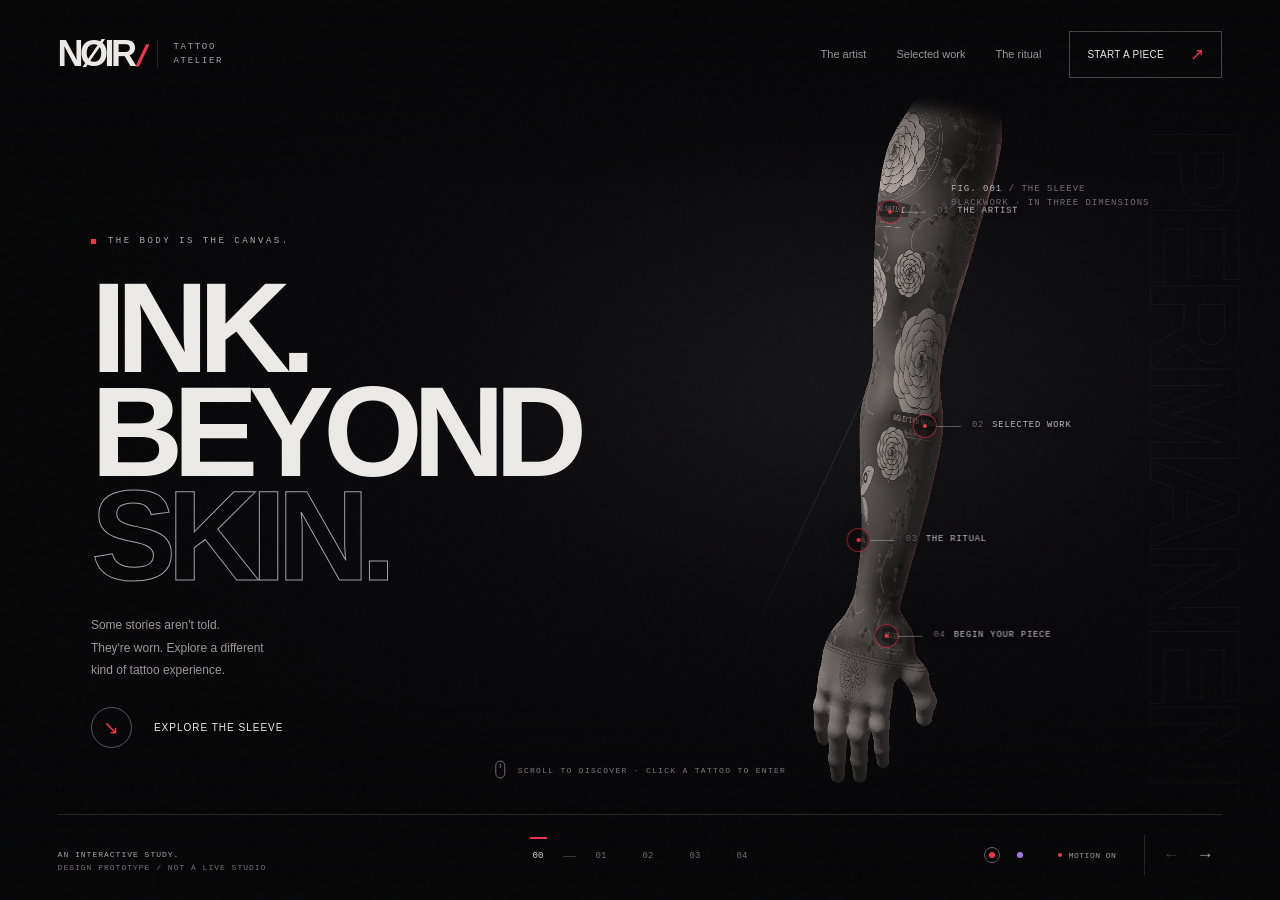
==== index.html @ bb84b94b "Publish approved NOIR tattoo website with verified fluid motion" ====
<!DOCTYPE html>
<html lang="en">
<head><meta charset="UTF-8"><meta name="viewport" content="width=device-width, initial-scale=1, viewport-fit=cover"><meta name="theme-color" content="#070708"><meta name="description" content="NOIR — an interactive tattoo sleeve concept. Explore the artist, work and process through one sculptural 3D arm."><title>NOIR — Ink beyond skin / Interactive concept</title><link rel="icon" href="data:image/svg+xml,%3Csvg xmlns='http://www.w3.org/2000/svg' viewBox='0 0 64 64'%3E%3Crect width='64' height='64' rx='8' fill='%23070708'/%3E%3Cpath d='M17 47V17h6l18 25V17h6v30h-6L23 22v25z' fill='%23e9e4e7'/%3E%3C/svg%3E"><style>
:root{--bg:#070708;--surface:#0d0d10;--text:#eceae7;--muted:#949298;--faint:#55535c;--line:rgba(255,255,255,.12);--accent:#ef3349;--accent-rgb:239,51,73;--mono:'Courier New',monospace;--sans:Arial,Helvetica,sans-serif;color-scheme:dark}
*{box-sizing:border-box}html,body{margin:0;width:100%;height:100%;overflow:hidden;background:var(--bg);color:var(--text);font-family:var(--sans)}button,a,input,select,textarea{-webkit-tap-highlight-color:transparent}button,input,select,textarea{font:inherit}button,a{touch-action:manipulation}button{color:inherit;cursor:pointer;background:none;border:none}button:focus-visible,a:focus-visible,input:focus-visible,select:focus-visible,textarea:focus-visible{outline:2px solid var(--accent);outline-offset:5px}button:disabled{opacity:.3;cursor:default}a{color:inherit;text-decoration:none}::selection{background:var(--accent);color:#fff}.skip-link{position:fixed;left:15px;top:-100px;z-index:50;padding:15px;background:#141418}.skip-link:focus{top:15px}.sr-only{position:absolute;width:1px;height:1px;padding:0;overflow:hidden;clip:rect(0,0,0,0);white-space:nowrap;border:0}
#app{position:relative;width:100%;height:100svh;min-height:480px;isolation:isolate;background:radial-gradient(ellipse at 65% 42%,#161517 0,#0a090b 34%,#070708 65%)}#scene{position:absolute;inset:0;z-index:2;display:block;width:100%;height:100%;touch-action:pan-x;outline:none}#scene.pickable{cursor:pointer}.ambient{position:absolute;inset:0;z-index:1;pointer-events:none;overflow:hidden}.ambient:before{content:'';position:absolute;left:65%;top:24%;width:1px;height:55%;background:linear-gradient(transparent,rgba(255,255,255,.09),transparent);transform:rotate(25deg)}.grain{position:absolute;inset:0;z-index:20;opacity:.027;pointer-events:none;background-image:url("data:image/svg+xml,%3Csvg viewBox='0 0 180 180' xmlns='http://www.w3.org/2000/svg'%3E%3Cfilter id='n'%3E%3CfeTurbulence type='fractalNoise' baseFrequency='.88' numOctaves='3' stitchTiles='stitch'/%3E%3C/filter%3E%3Crect width='100%25' height='100%25' filter='url(%23n)' opacity='.75'/%3E%3C/svg%3E")}.vignette{position:absolute;inset:0;z-index:3;pointer-events:none;background:linear-gradient(#070708 0,transparent 20%,transparent 78%,#070708 99%)}.back-type{position:absolute;right:2.7%;top:14%;font-weight:900;font-size:clamp(65px,10vw,160px);line-height:.8;letter-spacing:-.075em;writing-mode:vertical-rl;color:transparent;-webkit-text-stroke:1px rgba(255,255,255,.044);user-select:none;transition:opacity .5s}.focused .back-type{opacity:.3}
.topbar{position:absolute;z-index:15;top:0;left:0;width:100%;height:108px;padding:0 4.5%;display:flex;align-items:center;justify-content:space-between;gap:28px}.brand{display:flex;align-items:center;gap:15px;min-width:190px}.wordmark{font-size:36px;font-weight:900;letter-spacing:-3.5px;line-height:1}.wordmark .slash{color:var(--accent);font-size:30px;display:inline-block;transform:skew(-16deg);margin-left:4px}.brand-meta{font:9px/1.6 var(--mono);letter-spacing:1.7px;border-left:1px solid var(--line);padding-left:15px;color:#a3a0a7}.topnav{display:flex;gap:30px;margin-left:auto}.topnav a{font-size:11px;color:#99969e;position:relative;padding:16px 0;transition:color .2s}.topnav a:hover,.topnav a[aria-current=page]{color:#fff}.topnav a[aria-current=page]:after{content:'';position:absolute;bottom:2px;left:0;width:16px;height:2px;background:var(--accent)}.book-nav{border:1px solid #444148;min-height:44px;display:flex;gap:26px;align-items:center;padding:12px 17px;font-size:10px;letter-spacing:.3px}.book-nav:hover{border-color:var(--accent)}.book-nav span{font-size:17px;color:var(--accent)}.menu-toggle{display:none;width:44px;height:44px;border:1px solid var(--line);position:relative}.menu-toggle i{position:absolute;height:1px;width:16px;background:#ddd;left:13px;top:18px}.menu-toggle i+i{top:24px}.menu-open .menu-toggle i{top:21px;transform:rotate(45deg)}.menu-open .menu-toggle i+i{transform:rotate(-45deg)}
.hero{position:absolute;z-index:5;left:7.1%;top:26%;width:43%;pointer-events:none;transition:opacity .32s,transform .55s}.hero>*{pointer-events:auto}.eyebrow{font:9px/1.6 var(--mono);letter-spacing:2.5px;color:#aaa7ae;display:flex;align-items:center;gap:12px;text-transform:uppercase}.tiny-square{width:5px;height:5px;flex-shrink:0;background:var(--accent);box-shadow:0 0 12px rgba(var(--accent-rgb),.18)}.hero h1{font-size:clamp(80px,10vw,166px);line-height:.81;margin:28px 0 27px;font-weight:900;letter-spacing:-.08em;text-transform:uppercase}.hero h1 span{display:block}.hero h1 .outline{color:transparent;-webkit-text-stroke:1px #a5a2a5;letter-spacing:-.07em}.hero .intro{color:#9b979e;font-size:12px;line-height:1.85;max-width:242px;margin:0 0 25px}.hero .explore{padding:0;display:flex;align-items:center;gap:22px;font-size:10px;letter-spacing:1px;min-height:44px;text-transform:uppercase}.circle-arrow{display:grid;place-items:center;border:1px solid #595159;width:41px;height:41px;border-radius:50%;font-size:19px;color:var(--accent);transition:transform .3s,border-color .3s}.explore:hover .circle-arrow{transform:rotate(-40deg);border-color:var(--accent)}.focused .hero{opacity:0;transform:translateX(-22px);pointer-events:none}.focused .hero *{pointer-events:none}.model-meta{position:absolute;right:10.2%;top:20.2%;z-index:5;font:9px/1.6 var(--mono);letter-spacing:1px;color:#716b73;pointer-events:none}.model-meta b{font-weight:400;color:#b9b1b8}.focused .model-meta{opacity:0}
#hotspots{position:absolute;inset:0;z-index:6;pointer-events:none}.hotspot{position:absolute;left:0;top:0;height:46px;display:flex;align-items:center;gap:11px;transform:translate(-12px,-23px);white-space:nowrap;pointer-events:auto;padding:0 7px 0 0;transition:opacity .2s;color:#c6bdc3}.hotspot .dot{width:24px;height:24px;display:grid;place-items:center;border:1px solid rgba(var(--accent-rgb),.6);border-radius:50%;background:rgba(7,7,8,.45);box-shadow:0 0 20px rgba(0,0,0,.3)}.hotspot .dot:after{content:'';width:4px;height:4px;background:var(--accent);border-radius:50%}.hotspot .leader{width:24px;height:1px;background:rgba(255,255,255,.3);margin-left:-11px}.hotspot .hot-label{font:9px/1.3 var(--mono);letter-spacing:.7px;text-shadow:0 1px 8px #000,0 1px 3px #000}.hotspot .hot-label em{font-style:normal;color:#716a72;margin-right:8px}.hotspot:hover{color:#fff}.hotspot:hover .dot{background:rgba(var(--accent-rgb),.16);box-shadow:0 0 25px rgba(var(--accent-rgb),.16)}.focused .hotspot{opacity:0;pointer-events:none}.focused .hotspot.selected{opacity:1;pointer-events:auto}.focused .hotspot.selected .hot-label,.focused .hotspot.selected .leader{display:none}.transitioning .hotspot{opacity:0!important;pointer-events:none!important}#connector{position:absolute;inset:0;width:100%;height:100%;z-index:4;pointer-events:none;opacity:0;transition:opacity .3s}.panel-visible #connector{opacity:1}#connector path{fill:none;stroke:rgba(var(--accent-rgb),.35);stroke-width:1}
#panel{position:absolute;z-index:8;right:7.1%;top:23%;width:min(430px,38%);max-height:65%;opacity:0;transform:translateY(14px);transition:opacity .38s,transform .45s;pointer-events:none;visibility:hidden;filter:drop-shadow(0 15px 45px #0008)}.panel-visible #panel{opacity:1;transform:translateY(0);pointer-events:auto;visibility:visible}.panel-shell{position:relative;border:1px solid rgba(255,255,255,.13);border-top-color:rgba(var(--accent-rgb),.38);background:linear-gradient(120deg,rgba(20,18,22,.88),rgba(8,8,11,.94));backdrop-filter:blur(22px);-webkit-backdrop-filter:blur(22px);max-height:inherit}.panel-shell:before,.panel-shell:after{content:'';width:15px;height:15px;position:absolute;pointer-events:none;border-color:var(--accent);border-style:solid;opacity:.6}.panel-shell:before{left:-1px;top:-1px;border-width:1px 0 0 1px}.panel-shell:after{right:-1px;bottom:-1px;border-width:0 1px 1px 0}.panel-top{padding:16px 24px;display:flex;align-items:center;gap:9px;border-bottom:1px solid rgba(255,255,255,.08);font:8px/1.2 var(--mono);letter-spacing:1.4px;color:#969098}.panel-top .section-number{color:var(--accent)}.panel-top .panel-close{margin-left:auto;color:#aaa;font-size:17px;width:30px;height:30px;margin-top:-8px;margin-bottom:-8px}.panel-scroll{padding:27px 28px 24px;max-height:calc(65svh - 62px);overflow-y:auto;overscroll-behavior:contain;scrollbar-width:thin;scrollbar-color:#3a3138 transparent}.panel-scroll h2{font-weight:600;font-size:clamp(32px,3.4vw,48px);line-height:1.08;letter-spacing:-2px;margin:0 0 20px}.panel-scroll .description{font-size:12px;line-height:1.85;color:#aca6af;margin-bottom:24px}.panel-rule{height:1px;background:var(--line);margin:25px 0}.tags{display:flex;flex-wrap:wrap;gap:7px}.tag{font:8px/1.2 var(--mono);letter-spacing:.7px;color:#aaa3ad;padding:8px 9px;border:1px solid var(--line)}.panel-link{display:flex;align-items:center;justify-content:space-between;font-size:11px;border-top:1px solid var(--line);padding:18px 0 0;margin-top:27px;min-height:44px}.panel-link span{color:var(--accent);font-size:19px}.panel-foot{font:8px/1.6 var(--mono);color:#726b76;margin-top:22px;letter-spacing:.3px}.quote{font-size:17px;line-height:1.6;color:#ccc6cd;border-left:1px solid var(--accent);padding:0 0 0 15px;margin:25px 0}.gallery{display:grid;grid-template-columns:1fr 1fr;gap:10px}.art-card{text-align:left;padding:0;border:1px solid var(--line);overflow:hidden;background:#121114}.art-card .art-image{display:block;width:100%;aspect-ratio:4/5;object-fit:cover;filter:contrast(1.03);transition:transform .4s}.art-card:hover .art-image{transform:scale(1.035)}.art-card .card-info{padding:11px 10px;display:block;font:8px var(--mono);letter-spacing:.6px;color:#b9b0bb;position:relative;background:#121114}.art-card .card-info small{display:block;font:7px var(--mono);letter-spacing:1px;color:#776e7c;margin-top:6px}.ritual-step{display:grid;grid-template-columns:26px 1fr;gap:9px;margin:0 0 24px}.ritual-step>span{font:9px var(--mono);color:var(--accent);padding-top:4px}.ritual-step h3{font-weight:500;font-size:14px;margin:0 0 8px}.ritual-step p{font-size:11px;color:#a29aa6;line-height:1.7;margin:0}.booking-form{display:grid;gap:15px}.booking-form label{display:block;font:8px/1.4 var(--mono);text-transform:uppercase;letter-spacing:1px;color:#b3aab7}.booking-form input,.booking-form select,.booking-form textarea{display:block;margin-top:8px;width:100%;border:0;border-bottom:1px solid #3a333d;border-radius:0;background:rgba(0,0,0,.2);padding:11px 10px;color:#e6dfe9;font-size:12px;min-height:42px}.booking-form textarea{resize:vertical;min-height:77px}.form-row{display:grid;grid-template-columns:1fr 1fr;gap:14px}.send-button{background:#d9d4da;color:#121015;display:flex;align-items:center;justify-content:space-between;padding:15px 16px;font-size:10px;letter-spacing:.4px;margin-top:5px;min-height:46px}.send-button span{font-size:17px}.send-button:hover{background:#fff}.demo-note{font:8px/1.6 var(--mono);color:#817887;margin:0}.form-result{border:1px solid rgba(var(--accent-rgb),.3);padding:16px;font-size:12px;line-height:1.8}.form-result b{color:#fff}.form-result .demo-note{margin-top:10px}.return-overview{position:absolute;z-index:10;left:7.1%;top:19%;font:9px var(--mono);letter-spacing:.8px;color:#b6adb9;display:none;align-items:center;gap:13px;min-height:44px;padding:0}.return-overview span{font-size:18px;color:var(--accent)}.focused .return-overview{display:flex}.location-caption{position:absolute;left:7.1%;bottom:20%;z-index:5;opacity:0;pointer-events:none;transition:opacity .4s}.panel-visible .location-caption{opacity:1}.location-caption .big-index{font-size:65px;line-height:1;color:transparent;-webkit-text-stroke:1px #5c505a;font-weight:700;letter-spacing:-5px}.location-caption .location-name{font:8px/1.7 var(--mono);letter-spacing:1.5px;color:#7c717d;margin-top:12px}
.bottom-bar{position:absolute;left:4.5%;right:4.5%;bottom:25px;height:61px;border-top:1px solid #29232b;z-index:12;display:flex;align-items:flex-end;justify-content:space-between}.prototype-mark{font:8px/1.7 var(--mono);letter-spacing:1px;color:#767079}.prototype-mark strong{display:block;font-weight:400;color:#aba4ad}.section-nav{display:flex;align-items:center;gap:3px;position:absolute;left:50%;bottom:-3px;transform:translateX(-50%)}.section-nav button{height:44px;width:44px;font:9px var(--mono);color:#736b75;position:relative}.section-nav button[aria-current=page]{color:#ddd4de}.section-nav button[aria-current=page]:before{content:'';height:2px;width:17px;position:absolute;top:3px;left:14px;background:var(--accent)}.section-nav .step-line{height:1px;width:13px;background:#3f3540}.settings{display:flex;align-items:center;gap:18px}.color-settings{display:flex;align-items:center;gap:0;padding:0}.color-btn{height:40px;width:28px;display:grid;place-items:center;position:relative}.color-btn:before{content:'';height:6px;width:6px;border-radius:50%;background:var(--swatch)}.color-btn[aria-pressed=true]:after{content:'';position:absolute;height:14px;width:14px;border:1px solid #645766;border-radius:50%}.motion-btn{height:40px;font:8px var(--mono);letter-spacing:.5px;color:#a299a6;display:flex;align-items:center;gap:7px}.motion-btn .status-dot{height:4px;width:4px;border-radius:50%;background:var(--accent)}.motion-btn[aria-pressed=true] .status-dot{background:#716978}.arrows{display:flex;margin-left:4px;border-left:1px solid var(--line);padding-left:9px}.arrows button{height:40px;width:34px;font-size:17px;color:#a89cab}.scroll-cue{position:absolute;z-index:6;bottom:120px;left:50%;transform:translateX(-50%);display:flex;align-items:center;gap:11px;font:8px var(--mono);letter-spacing:1.3px;color:#817784;white-space:nowrap;pointer-events:none}.scroll-cue svg{width:13px;height:20px;stroke:#766778;fill:none}.focused .scroll-cue{display:none}.loading{position:absolute;inset:0;background:#070708;z-index:30;display:flex;align-items:center;justify-content:center;flex-direction:column;gap:25px;transition:opacity .4s}.loading span{font:9px var(--mono);letter-spacing:3px;color:#7c727e}.loading .loading-line{width:100px;height:1px;background:#29232b;overflow:hidden}.loading-line i{display:block;width:50%;height:1px;background:var(--accent);animation:loading 1s ease-in-out infinite alternate}.ready .loading{opacity:0;pointer-events:none;visibility:hidden}.error-banner{position:absolute;z-index:14;top:115px;left:50%;transform:translateX(-50%);background:#21191f;border:1px solid #71525d;color:#e0d5df;padding:11px 17px;font-size:11px;max-width:90%;text-align:center}.error-banner[hidden]{display:none}@keyframes loading{to{transform:translateX(100%)}}
dialog{border:1px solid #403241;background:#0c0a0e;color:#eee;width:min(640px,92vw);max-height:88svh;padding:23px}dialog::backdrop{background:rgba(0,0,0,.83);backdrop-filter:blur(12px)}.dialog-bar{display:flex;align-items:center;justify-content:space-between;font:9px var(--mono);letter-spacing:1px;margin-bottom:17px}.dialog-bar button{width:40px;height:40px;font-size:22px}.dialog-art{width:100%;max-height:64svh;object-fit:contain;display:block;background:#d6d1c7}.dialog-caption{font:9px/1.7 var(--mono);color:#a799aa;margin:15px 0 0}.plain-view{display:none}.no-webgl #scene{display:none}.no-webgl #hotspots{display:none}.no-webgl .ambient{background:radial-gradient(ellipse at 65% 45%,#261c25,#09090b 60%)}.no-webgl .hero{width:75%}.no-webgl .panel-visible .location-caption{opacity:0}
@media(min-width:1500px){.hero{top:25%}.panel-scroll{padding:34px}.topnav{gap:40px}}
@media(max-width:1100px){.topnav{gap:20px}.topbar{gap:24px}.brand{min-width:165px}.brand-meta{font-size:8px}.book-nav{gap:15px}.hero{left:6%;top:27%}.hero h1{font-size:110px}#panel{right:5%;width:41%}.panel-scroll{padding:24px}.panel-scroll h2{font-size:38px}.model-meta{right:8%}.hotspot .hot-label{font-size:8px}.settings{gap:9px}.prototype-mark{font-size:7px}}
@media(max-width:760px){#app{min-height:420px}.topbar{height:86px;padding:0 6%;gap:14px}.brand{min-width:0;gap:12px}.wordmark{font-size:31px}.brand-meta{font-size:7px;padding-left:12px;letter-spacing:1.1px}.book-nav{margin-left:auto;gap:12px;font-size:8px;padding:9px 11px;min-height:38px}.book-nav span{font-size:15px}.menu-toggle{display:block;width:38px;height:38px}.menu-toggle i{left:11px;top:15px}.menu-toggle i+i{top:21px}.menu-open .menu-toggle i{top:18px}.topnav{position:absolute;left:5%;right:5%;top:77px;padding:24px;background:rgba(13,11,15,.98);border:1px solid #3c2b38;display:none;flex-direction:column;gap:4px;z-index:25}.menu-open .topnav{display:flex}.topnav a{font-size:16px;padding:15px 0}.topnav a[aria-current=page]:after{bottom:8px}.hero{left:7%;top:18%;width:72%}.hero .eyebrow{font-size:7px;letter-spacing:1.5px;gap:9px}.hero h1{font-size:clamp(73px,19vw,110px);margin:22px 0 20px;line-height:.83}.hero .intro{font-size:10px;max-width:170px;line-height:1.7;margin-bottom:16px}.hero .explore{font-size:8px;gap:12px;letter-spacing:.7px}.circle-arrow{height:34px;width:34px;font-size:16px}.model-meta{display:none}.back-type{right:4%;top:13%;font-size:61px}.hotspot .hot-label{display:none}.hotspot .leader{display:none}.hotspot{height:44px;width:44px;transform:translate(-22px,-22px);padding:10px}.hotspot .dot{width:20px;height:20px;background:rgba(0,0,0,.65);flex-shrink:0}.hotspot .dot:after{width:3px;height:3px}.return-overview{left:7%;top:96px;font-size:8px;min-height:36px}.return-overview span{font-size:16px}#panel{top:47%;left:5%;right:5%;width:auto;max-height:calc(53svh - 101px)}.panel-top{padding:13px 20px;font-size:7px;letter-spacing:1px}.panel-scroll{padding:22px 22px 20px;max-height:calc(53svh - 144px)}.panel-scroll h2{font-size:32px;letter-spacing:-1.2px;margin-bottom:14px}.panel-scroll .description{font-size:11px;line-height:1.8;margin-bottom:18px}.panel-foot{font-size:7px;margin-top:17px}.panel-link{margin-top:20px;padding-top:15px}.panel-rule{margin:18px 0}.tag{font-size:7px;padding:7px}.quote{font-size:14px;margin:18px 0}.location-caption{left:auto;right:7%;bottom:auto;top:20%}.location-caption .big-index{font-size:42px;letter-spacing:-3px}.location-caption .location-name{font-size:7px;letter-spacing:.8px;text-align:right;max-width:100px}.focused .hotspot.selected{display:none}#connector{display:none}.bottom-bar{left:5%;right:5%;bottom:16px;height:66px;align-items:flex-end}.prototype-mark{font-size:6px;letter-spacing:.5px;line-height:1.8;max-width:100px}.prototype-mark strong{font-size:7px}.section-nav{left:50%;bottom:27px}.section-nav button{width:37px;height:37px;font-size:8px}.section-nav button[aria-current=page]:before{left:12px;top:0;width:13px}.section-nav .step-line{width:8px}.settings{gap:8px}.color-btn{width:24px;height:30px}.motion-btn{font-size:6px;height:30px;gap:5px}.arrows{margin-left:0;padding-left:5px}.arrows button{width:27px;height:30px;font-size:16px}.scroll-cue{bottom:104px;font-size:6px;letter-spacing:.6px;left:50%;gap:6px}.scroll-cue svg{height:15px;width:10px}.gallery{gap:9px}.art-card .art-image{aspect-ratio:1/1}.booking-form{gap:12px}.booking-form input,.booking-form select,.booking-form textarea{font-size:16px}.form-row{grid-template-columns:1fr 1fr}.error-banner{top:90px;font-size:10px;padding:10px}.no-webgl .hero{width:86%}}
@media(max-height:680px) and (min-width:761px){.topbar{height:80px}.hero{top:24%}.hero h1{font-size:80px;margin:18px 0}.hero .intro{font-size:10px;margin-bottom:10px}.hero .eyebrow{font-size:8px}.scroll-cue{bottom:100px}.bottom-bar{bottom:18px;height:48px}#panel{top:19%;max-height:66%}.panel-scroll{max-height:calc(66svh - 48px)}.return-overview{top:15%}}
@media(max-width:760px) and (max-height:680px){.topbar{height:69px}.hero{top:17%}.hero h1{font-size:67px;margin:15px 0}.hero .intro{font-size:9px;max-width:160px;margin-bottom:8px}.hero .eyebrow{font-size:6px}.bottom-bar{bottom:10px}.scroll-cue{bottom:95px}.return-overview{top:74px}.location-caption{top:18%}.panel-scroll h2{font-size:27px}#panel{top:42%;max-height:calc(58svh - 98px)}.panel-scroll{max-height:calc(58svh - 139px)}}
@media(prefers-reduced-motion:reduce){*,*:before,*:after{animation-duration:.01ms!important;transition-duration:.01ms!important;scroll-behavior:auto!important}}
body.reduce-motion *,body.reduce-motion *:before,body.reduce-motion *:after{transition-duration:.01ms!important;animation-duration:.01ms!important}

/* Motion-only overrides: preserve settled layout, colors, type and materials. */
#panel{transition:opacity .22s ease,transform .22s ease,visibility 0s linear .22s;will-change:opacity,transform}
.panel-visible #panel{transition:opacity .38s ease,transform .45s ease,visibility 0s;visibility:visible}
.hotspot{will-change:transform,opacity}

</style></head>
<body>
<a class="skip-link" href="#section-content">Skip to section content</a>
<div id="app">
<div class="ambient" aria-hidden="true"><div class="back-type">PERMANENT.</div></div>
<canvas id="scene" aria-label="Interactive tattooed arm. Select the numbered tattoo zones, or use the section navigation below."></canvas>
<div class="vignette" aria-hidden="true"></div><div class="grain" aria-hidden="true"></div>
<header class="topbar">
<a class="brand" href="#home" data-section="home" aria-label="NOIR, return to the complete sleeve"><span class="wordmark">NØIR<span class="slash">/</span></span><span class="brand-meta">TATTOO<br>ATELIER</span></a>
<nav class="topnav" id="main-nav" aria-label="Main navigation"><a href="#artist" data-section="artist">The artist</a><a href="#work" data-section="work">Selected work</a><a href="#ritual" data-section="ritual">The ritual</a></nav>
<a class="book-nav" href="#booking" data-section="booking">START A PIECE <span aria-hidden="true">↗</span></a>
<button class="menu-toggle" aria-label="Open navigation" aria-expanded="false" aria-controls="main-nav"><i></i><i></i></button>
</header>
<main id="main-content">
<div class="hero" id="home-content"><div class="eyebrow"><span class="tiny-square"></span>THE BODY IS THE CANVAS.</div><h1><span>INK.</span><span>BEYOND</span><span class="outline">SKIN.</span></h1><p class="intro">Some stories aren't told.<br>They're worn. Explore a different<br>kind of tattoo experience.</p><button class="explore" data-section="artist"><span class="circle-arrow" aria-hidden="true">↘</span>EXPLORE THE SLEEVE</button></div>
<div class="model-meta" aria-hidden="true"><b>FIG. 001</b> / THE SLEEVE<br>BLACKWORK · IN THREE DIMENSIONS</div>
<button class="return-overview" data-section="home"><span aria-hidden="true">←</span> BACK TO THE SLEEVE</button>
<div id="hotspots" aria-label="Tattoo navigation zones"></div>
<svg id="connector" aria-hidden="true"><path d=""/></svg>
<section id="panel" aria-labelledby="section-title" inert><div class="panel-shell"><div class="panel-top"><span class="section-number">01</span><span id="panel-label">THE ARTIST</span><button class="panel-close" data-section="home" aria-label="Close section and return to sleeve">×</button></div><div class="panel-scroll" id="section-content" tabindex="-1"></div></div></section>
<div class="location-caption" aria-hidden="true"><div class="big-index">01</div><div class="location-name">UPPER ARM<br>THE ARTIST</div></div>
<div class="scroll-cue"><svg viewBox="0 0 13 20" aria-hidden="true"><rect x="2" y="1" width="9" height="17" rx="4.5"/><path d="M6.5 4v4"/></svg>SCROLL TO DISCOVER · CLICK A TATTOO TO ENTER</div>
</main>
<footer class="bottom-bar"><div class="prototype-mark"><strong>AN INTERACTIVE STUDY.</strong>DESIGN PROTOTYPE / NOT A LIVE STUDIO</div><nav class="section-nav" aria-label="Section navigation"><button data-section="home" aria-label="Overview" aria-current="page">00</button><span class="step-line"></span><button data-section="artist" aria-label="The artist">01</button><button data-section="work" aria-label="Selected work">02</button><button data-section="ritual" aria-label="The ritual">03</button><button data-section="booking" aria-label="Start a piece">04</button></nav><div class="settings"><div class="color-settings" aria-label="Accent color"><button class="color-btn" style="--swatch:#ef3349" data-color="red" aria-label="Neon red accent" aria-pressed="true"></button><button class="color-btn" style="--swatch:#a877ec" data-color="purple" aria-label="Neon purple accent" aria-pressed="false"></button></div><button class="motion-btn" aria-label="Use reduced motion" aria-pressed="false"><span class="status-dot"></span><span class="motion-label">MOTION ON</span></button><div class="arrows"><button id="prev" aria-label="Previous section" disabled>←</button><button id="next" aria-label="Next section">→</button></div></div></footer>
<div id="status" class="sr-only" role="status" aria-live="polite"></div><div class="error-banner" id="error-banner" hidden></div>
<div class="loading" aria-live="polite"><div class="wordmark">NØIR<span class="slash">/</span></div><span>FORMING THE EXPERIENCE</span><div class="loading-line"><i></i></div></div>
</div>
<dialog id="art-dialog" aria-labelledby="dialog-title"><div class="dialog-bar"><span id="dialog-title">SLEEVE STUDY</span><button id="close-dialog" aria-label="Close artwork">×</button></div><img class="dialog-art" alt="Original ornamental tattoo concept artwork"><p class="dialog-caption">Original procedural artwork. A visual study, not a photograph of a completed tattoo.</p></dialog>
<noscript><style>.loading{display:none}#app{height:auto;min-height:100vh}.hero{position:relative;top:auto;padding-top:140px}.bottom-bar{display:none}</style><p style="position:relative;padding:30px;color:#ddd">This interactive preview requires JavaScript. The source contains no tracking, remote services or live booking system.</p></noscript>
<script>
window.NOIR_MESH={"positions":"dvGkLkgAePGOLkgAePGkLhoAePGkLsMAbvFkL4j/ePHzLoj/ePFkLzD/ZPFkL0gAePGxLggBZ/FkLwgBePFkL8gBePFfL8gBePFkL8sBdPEkMMj+ePHzL8j+ePEkMLH+XfEkMIj/U/EkMEgAVvEkMAgBZvEkMMgBePEkMDwCZfHkMMj+ePHkMF/+TvHkMIj/RPHkMEgARvHkMAgBVvHkMMgBePGsMIgCc/HkMIgCePHkMJ4CV/GkMcj+ePGkMRT+QPGkMYj/NfGkMUgAOPGkMQgBR/GkMcgBZPGkMYgCePGkMeMCbvFkMgj+ePHGMQj+ePFkMt79SvFkMsj+M/FkMoj/KPFkMkgAKvFkMggBOfFkMsgBVvFkMogCePFkMiQDYvEkMwj+ePEkM7D9PvEkM8j+J/EkM4j/HPEkM0gAHvEkMwgBLfEkM8gBSfEkM4gCePHWMkgDc/EkM0gDePEkM1sDWPHkMwj+ePHkM4j9NPHkM8j+HfHkM4j/EvHkM0gAFPHkMwgBIvHkM8gBPfHkM4gCZ/HkM0gDePHkM4UDT/GkNAj+ePGkNGT9K/GkNMj+FPGkNIj/CfGkNEgACvGkNAgBGPGkNMgBM/GkNIgCXPGkNEgDePGkNKoDePFkNUj9ePFcNUj9ePFkNUf9R/FkNQj+JPFkNcj+DPFkNYj/AfFkNUgAAvFkNQgBEPFkNcgBK/FkNYgCU/FkNUgDePFkNcsDcvEkNkj9ePEkNjP9QfEkNgj+HvEkNsj+BvEkNoj/+/AkNkgA/PAkNggBCfEkNsgBJPEkNogCS/EkNkgDePEkNucDbfHkNkj9ePHkNiT9PfHkNgj+GfHkNsj+AfHkNoj/9vDkNkgA9/DkNggBBPHkNsgBHvHkNogCRfHkNkgDePHkNv8DavGkN0j9ePGkNxr9OvGkNwj+FvGkN8j+/vCkN4j/8/CkN0gA8/CkNwgBAPGkN8gBGvGkN4gCQfGkN0gDePFJNwgEdvGkNwgEePGkNw8EaPFkOEj9ePFkOBX9OPFkOAj+FPFkOMj+/fBkOIj/8fBkOEgA8vBkOAgB/vBkOMgBGPFkOIgCPvFkOEgDcvFkOAgEePFkOBkEaPEkOUj9ePEkORX9OPEkOQj+FPEkOcj+/fAkOYj/8fAkOUgA8fAkOQgB/vAkOcgBF/EkOYgCPfEkOUgDcPEkOQgEePEkOR4EavHkOUj9ePHkORr9OvHkOQj+FvHkOcj+/vDkOYj/8vDkOUgA8/DkOQgB//DkOcgBGPHkOYgCPfHkOUgDcPHkOQgEePHkOR4EbfGkOkj9ePGkOiX9PfGkOgj+GfGkOsj+AfGkOoj/9vCkOkgA9vCkOggBAvGkOsgBGvGkOogCP/GkOkgDcvGkOggEePGkOhkEcvFkO0j9ePFkOzb9QvFkOwj+HvFkO8j+BvFkO4j/+vBkO0gA+vBkOwgBBvFkO8gBH/FkO4gCRPFkO0gDdvFkOwgEePFkOw0EePH9O0j9ePEkPE79SfEkPAj+JfEkPMj+DfEkPIj/AfEkPEgAAfEkPAgBDfEkPMgBJfEkPIgCSvEkPEgDePEkPPkDePGgOwgEUvHkPAj+ePHkPHH9LvHkPMj+FvHkPIj/CfHkPEgACfHkPAgBFfHkPMgBLfHkPIgCUvHkPEgDePHkPNwDXfGkPQj+ePGkPZv9OPGkPcj+IPGkPYj/FPGkPUgAE/GkPQgBH/GkPcgBN/GkPYgCW/GkPUgDePGkPbcDafFkPgj+ePFkPs39RfFkPsj+LPFkPoj/IPFkPkgAH/FkPggBK/FkPsgBQvFkPogCZ/FkPkgDePFkPosDePEkPwj+ePEkPwf+U/EkP8j+OvEkP4j/LvEkP0gALfEkPwgBOPEkP8gBUPEkP4gCdPEkP0gDePEkP1cDePEmPwj+ePHkP2v+ZvHkP8j+TfHkP4j/QPHkP0gAQPHkPwgBS/HkP8gBYvHkP4gCePHkP/wCePFLP0gDePFbQMj+ePGkQBz/avGkQIj/XfGkQEgAXPGkQAgBZ/GkQMgBePGkQFUCePF5QIgCePHrQIj/ePEvQUgAePE1QQgBePH8QMgBM/KkKEgAOPKEKEgAOPKkKMP/OPKkKMMANPJkKcj+OPJGKcj+OPJkKbH+H/JkKYj/OPKzKIj/GPJkKUgAOPK2KAgBH/JkKQgBNPJkKcgBOPJGKcgBOPJkKeABGvIkKsj+OPIkKiH+BfIkKoj//vEkKkgABPIkKggBGPIkKsgBOPIkKnoCJPLkKgj+OPJHKgj+OPLkKrf9AfLkKsj+7PHkKoj/5PHkKkgA6vHkKggB/fHkKsgBOPI2KogCH/LkKogCOPLkKuoCDPKkKwj+OPKkK1r96fGkK8j+1PGkK4j/zPGkK0gA0fGkKwgB4/GkK8gBBfKkK4gCOPKPK0gDNfKkK0gDOPKkK1EDJvJkLEj9OPLKK0j9OPJkLBD99vFkLAj+0/FkLMj+vfFkLIj/tPFkLEgAufFkLAgBy/FkLMgB7PFkLIgCG/JkLEgDOPJkLKEDEfIkLUj9OPIkLc384PEkLQj+vfEkLcj+p/EkLYj/nvEkLUgAovEkLQgBtPEkLcgB1PEkLYgCAvIkLUgDOPIkLe0D/PHkLUj9OPLkLZD8zPHkLQj+qfHkLcj+kvHkLYj/ifHkLUgAjfHkLQgBnvHkLcgBvfHkLYgC6/HkLUgDOPJsLQgEKfLkLQgEOPLkLS0EKPKkLoj8OPL/LYj8OPKkLl/86vGkLkj9ufGkLgj+lvGkLsj+f/GkLoj/efGkLggBivGkLsgBqfGkLogC1vGkLkgDE/KkLggEOPKkLmUEF/JkL4j8OPJkLzP82PFkL0j9qPFkLwj+hPFkL8j+lvFkL4gCwvFkL0gD/vFkLwgEOPJkL5kEBvIkMIj8OPIkMAr8yPEkMEj9l/EkMAj+hPEkMIgCsPEkMEgD6/EkMAgEOPIZMMgEN/IkMMgEOPIkMMoE9/HkMIj8OPLkMOP7ufHkMEj9iPHkMAj+n/HkMEgD2fHkMAgEJPLkMMgEOPLkMPMENfKkMcj7OPJ5Mcj7OPKkMcH76fGkMYj8q/GkMUj9evGkMQj+j/GkMUgDyPGkMQgEEvKkMcgEOPKkMRgFKPJkMsj7OPJkMqX73PFkMoj8nvFkMkj9gPFkMkgDufFkMggEAvJkMsgEOPJkMjwFHPIkM8j7OPIkM4v70PEkM4j8k/EkM0j9q/EkMwgE8/EkM8gEOPIkM10FEfLkM8j7OPLkM3T7xvHkM4j8iPHkM0j9nvHkMwgE5vHkM8gEOPLkM3sFCPKkNMj7OPKkNGD7vfGkNIj8f/GkNEj9k/GkNAgE2vGkNMgEOPI9NIgFMfKkNIgFOPKkNJUFAPJkNcj7OPJkNU/7tfFkNYj8ifFkNQgEz/FkNcgEJvJkNYgFOPJkNasF+vEkNsj7OPIkNkD7r/EkNoj8gfEkNggExvEkNsgEHPIkNogFOPIkNr4F9fHkNsj7OPLkNjX7qvHkNoj8e/HkNggEv/HkNsgEFPLkNogFOPLkNs4F8fGkN8j7OPKkNy37p/GkN4j8ufGkN8gEDfKkN4gFOPKkN9sF7/FkOMj7OPJkOCn7pfFkOIj8tfFkOMgECPJkOIgFOPJkOOYF7/EkOcj7OPIkOSj7pfEkOYj8s/EkOcgEBfIkOYgFOPIkOe0F8PHkOcj7OPLkOSv7pvHkOYj8svHkOcgEBPLkOYgFOPLkOfAF8/GkOsj7OPKkOjH7qvGkOoj8s/GkOsgEBPKkOogFOPKkOvAF+fFkO8j7OPJkOz37r/FkO4j8t/FkO8gEB/JkO4gFOPJkO+oFAfIkPMj7OPIkPE77tvEkPIj8efEkPEj9fPEkPAgEvfEkPMgEDfIkPIgFOPIkPOAFCvLkPMj7OPLkPGL7wPHkPIj8gvHkPEj9hPHkPAgExPHkPMgEFPLkPIgFOPLkPNIFFfKkPcj7OPKkPXv7y/GkPYj8jfGkPUj9jfGkPQgEzfGkPcgEHfKkPYgFOPKkPcAFIvJkPsj7OPJkPpj72PFkPoj8mvFkPkj9mfFkPggE2fFkPsgEKPJkPogFOPJkPqoFMvIkP8j7OPIkP7r75/EkP4j8qfEkP0j9pvEkPwgE5vEkP8gENfIkP4gFOPIkP48FOPJhP8j7OPLkP+r7+vHkP4j8vPHkP0j9i/HkPwj+h/HkP0gDuPHkPwgE+PHkP8gEOPLkP2UFOPJGP4gFGPKkQIj8OPKkQDf82vGkQEj9qPGkQAj+g/GkQMj+fvGkQIgCo/GkQEgD1PGkQAgEFPKkQMgEOPKkQCEFOPI9QYj8OPJkQaD8AfJkQUj9z/FkQQj+qfFkQcj+kPFkQYj/gvFkQUgAgfFkQQgBjPFkQcgBpPFkQYgCyPFkQUgD+fFkQQgEOPJkQcQEOPJeQcgEMPIkQkj9OPIkQjH9/vEkQgj+2PEkQsj+vvEkQoj/sPEkQkgAr/EkQggBuvEkQsgB0fEkQogC9fEkQkgDJ/IkQggEOPIkQjwEOPI+Qkj9OPLkQvr9NPLkQgj+DvLkQsj+9PHkQoj/5vHkQkgA5PHkQggB7/HkQsgBBvLkQogCKvLkQkgDOPLkQn0DOPJhQggEOPLvQgj+OPJpQ8j+OPKkQ07/MPKkQ4j/IvKkQ0gAIPKkQwgBK/KkQ8gBOPKkQzcCOPKEQ4gCOPIQQ0gDOPK7Q4j/OPLlQ0gAOPLqQwgBOPLLQ8gB9/IkJMj++PIcJMj++PIkJMH+5fIkJIj/+PKkI4j/4fIkJEgA+PKPI0gA7PIkJAgB+PLYIwgB+PIkJGAB2vLkJMj++PLkJBj+yPLkJIj/w/LkJEgAzvLkJAgB+PJ9JMgB5/LkJMgB+PLkJBYC3/KkJQj++PL3JAj++PKkJaD9vvKkJcj+q/KkJYj/pvKkJUgAsPKkJQgByPKkJcgB+PJ4JYgC8fKkJYgC+PKkJaEC8vJkJkj9+PI5Jkj9+PJkJjT9wvJkJgj+ofJkJsj+jvJkJoj/ifJkJkgAkvJkJggBqvJkJsgB0fJkJogC+PJkJg4D1vIkJ0j9+PIkJ978p/IkJwj+hfIkJ8j+cvIkJ4j/bPIkJ0gAdPIkJwgBi/IkJ8gBsvIkJ4gC+PLJJkgD6fIkJ0gD+PIkJ3IDu/LkJ0j9+PLkJ4v8i/LkJwj+afLkJ8j+VvLkJ4j/T/LkJ0gAV/LkJwgBbfLkJ8gBk/LkJ4gCyfLkJ0gD+PLkJ8kD3vKkKIj8+PLrJ4j8+PKkKEf8oPKkKEj9cPKkKAj+TvKkKMj+OvKkKIj/O/KkKAgBUPKkKMgBdfKkKIgCqfKkKEgD+PJvKAgE7/KkKAgE+PKkKBwExPJkKYj8+PJkKQb8hvJkKUj9VvJkKQj+V/JkKYgCi/JkKUgDz/JkKQgE+PJkKWQE+PIkKsj7+PIkKsj7+PIkKsj7q/IkKoj8bfIkKkj9PfIkKgj+O/IkKogCbfIkKkgDsPIkKggE+PIkKqoE3/LkKsj7+PLkKpT7kvLkKoj8VPLkKkj9UPLkKkgDkvLkKggE+PJ4KsgE5vLkKsgE+PLkKukEyPKkK8j7+PKkK2P7e/KkK4j8PPKkK0j9dvKkKwgEyfKkK8gE+PKkKyMFsfJkLMj7+PJkLDT7ZPJkLIj8W/JkLAgErPJkLMgE+PJkLFoF+PIkLQj7+PIiLQj7+PIkLQj7nPIkLcj7T/IkLYj8QfIkLQgEkfIkLcgE+PILLYgF9PIkLYgF+PIkLY4F4/LkLQj7+PLkLeP6h/LkLcj7O/LkLYj8ePLkLcgE2vLkLYgF+PLkLboF0PKkLgj7+PKkLsH6dfKkLsj7YfKkLsgEwfKkLogF+PKkLuMFv/JkLwj7+PJkL6H6Y/JkL8j7S/JkL8gEq/JkL4gF+PJkLwoGrvIkMAj7+PIkMIP6U/IkMMj7lfIkMIgF+PIkMC8GnvLkMAj7+PLkMGf6Q/LkMMj7gfLkMIgF+PKvMEgG8vLkMEgG+PLkMFEGkPKkMQj7+PKkMU36bvKkMYgF3vKkMUgG+PKkMW8G7fJkMkj6+PLNMUj6+PJkMjf6g/JkMgj7XfJkMogFy/JkMkgG+PJkMosG4fIkM0j6+PIkMyP6dvIkMwj7TfIkM4gFuvIkM0gG+PIkM6YG1fLkM0j6+PLkMxH6a/LkMwj7PvLkM4gFqvLkM0gG+PLkM78GzPKkNEj6+PKkNAH6YvKkNAj7nPKkNEgG+PKkNNUGw/JkNUj6+PJkNfP5WvJkNQj7j/JkNUgG+PJkNeoGvPIkNkj6+PIkNuf5U/IkNgj7hPIkNkgG+PIkNv0GtvLkNkj6+PLkNt75TfLkNgj7evLkNkgG+PKrNggH9fLkNggH+PLkNgwHsvKkN0j6+PKkN9f5SvKkNwj7cvKkN0gG7PKkNwgH+PKkNxkHsPJkOEj6+PJkONP5SPJkOAj7bPJkOEgG5fJkOAgH+PJkOCMHr/IkOUj6+PIkOdH5R/IkOQj7aPIkOUgG3/IkOQgH+PIkOSsHsPLkOUj6+PLkOdL5SPLkOQj7ZvLkOUgG3PLkOQgH+PLkOTEHsvKkOkj6+PKkOtb5S/KkOgj7ZvKkOkgG2vKkOggH+PKkOjMHuPJkO0j6+PJkO+D5UfJkOwj7afJkO0gG3PJkOwgH+PJkOzAHwPIkPEj6+PIkPOz5WfIkPAj7bfIkPEgG4fIkPAgH+PIkPCoHyvLkPEj6+PLkPPz5YvLkPAj7dPLkPEgG5/LkPAgH+PLkPCEH1vKkPUj6+PKkPRD6bvKkPQj7ffKkPUgG7/KkPQgH+PKkPRUH4/JkPkj6+PJkPib6e/JkPgj7iPJkPkgG+PJkPgUH+PJFPggH8/IkP0j6+PIkP0D6i/IkPwj7lfIkP0gG+PIkP/AG+PJPP0j6+PLkP2X6oPLkPwj7RvLkP8j7R/LkP4gFp/LkP0gG+PLkP9MGv/KkQAj7+PKkQJ/6ZPKkQMj7Y/KkQIgFw/KkQEgG+PKkQKQG6PJkQQj7+PJkQer6jfJkQcj7QPJkQYj8OfJkQcgEifJkQYgF6PJkQUgG+PJkQWMG+PKjQQj7+PIkQk37vvIkQsj7cPIkQoj8Z/IkQsgEt/IkQogF+PIkQgwG+PKlQUgG9/LkQsj7+PLkQsX7qPLkQoj8aPLkQkj9XPLkQggEnfLkQsgE7fLkQogF+PLkQp8F+PLoQsj7+PKkQ1/85/KkQ4j8pvKkQ0j9cvKkQwj+S/KkQ8j+QvKkQ4gCZvKkQ0gDmfKkQwgE2fKkQ8gE+PKkQxIF+PIIQ4gF+PLSQ4j8+PJkRCD96vJkREj9tfJkRAj+jvJkRMj+cvJkRIj/ZPJkREgAYvJkRAgBbPJkRMgBhPJkRIgCqPJkREgD2/JkRAgE+PJkRF8E+PL8Q8gE+PKIREj9+PIURQj++PIkRSX+1vIkRcj+uvIkRYj/q/IkRUgAqfIkRQgBs/IkRcgBy/IkRYgC7/IkRUgD+PIkRWkD+PKyRAgE+PJ6Rcj++PLBRYj/+PLkRTQA9vLkRUgA9PLkRQgB+PLkRVQB+PLURcgB+PKYRYgC+PI6RUgD+PLoRUgA+PLuRQgBqfPkHoj/uPNwHoj/uPPkHsj+qPPkHkgAuPNxHkgAuPPkHggBuPPkHggBuPPkHggBnvOkH8j+uPPkHsj+uPOkHyb+jvOkH4j/jvOkH0gAnfOkHwgBuPOkH7ABovNkIAj+uPPHHwj+uPNkIK39g/NkIMj+c/NkIIj/cvNkIEgAgPNkIAgBuPO+H8gBn/NkIMgBuPNkIC0CtvMkIUj9uPMTIUj9uPMkIUD9h/MkIQj+aPMkIcj+V/MkIYj/VvMkIUgAY/MkIQgBgfMkIcgBuPPzIIgCsPMkIYgCuPMkIaACmvPkIUj9uPPkIer8bPPkIQj+TPPkIcj+O/PkIYj/OfPkIUgARvPkIQgBY/PkIcgBkfPkIYgCuPPkIf4CfvOkIkj9uPOkIpX8UPOkIgj+MPOkIsj+H/OkIoj/HPOkIkgAKPOkIggBRPOkIsgBcfOkIogCuPN1IkgDsPOkIkgDuPOkIlsDoPNkI4j8uPPBIoj8uPNkI0z8YvNkI0j9NPNkIwj+E/NkI8j+AvNkI4j///JkI0gACvNkIwgBJfNkI8gBUfNkI4gCj/NkI0gDuPNkI6wDhPMkJIj8uPMkJAf8RvMkJEj9F/MkJAj+BvMkJMgBMfMkJIgCbfMkJEgDuPMkJP4DtvPkJMj7uPPUJMj7uPPkJMP7aPPkJIj8KvPkJEj9+/LkJAj+EfPkJIgCTPPkJEgDuPM8JAgEmfPkJAgEuPPkJEUEmvOkJcj7uPOkJYn7TPOkJYj8DvOkJUj9KvOkJUgDdvOkJQgEuPOkJYwEfvNkJsj7uPNkJlD7MPNkJoj8CfNkJkgDVPNkJggEuPNHJsgEs/NkJsgEuPNkJtEEYvMkJ8j7uPMkJxj7FPMkJ4j8MvMkJwgEj/MkJ8gEuPMkJw8FpPPkJwj7uPNaJwj7uPPkJ+X6R/PkJ8j7+fLkJ4j8EPPkJwgEa/PkJ8gEuPPkJ0wFifOkKAj7uPOkKLb6LPOkKMj7SPOkKMgEuPOgKIgFt/OkKIgFuPOkKIkFb/NkKQj7uPNkKYj6EvNkKcj7J/NkKcgElPNkKYgFuPNkKb8FVfMkKgj7uPMkKlz6BvMkKsgEcfMkKogFuPMkKvMFq/PkKkj6uPN/Kkj6uPPkKjT6PPPkKgj7T/PkKogFuPPkKiYGk/OkK0j6uPOkKw/6JfOkKwj7L/OkK4gFuPNoK0gGrfOkK0gGuPOkK1YGe/NkLEj6uPNkLOz5DvNkLAj7EfNkLIgFjfNkLEgGuPNkLIEGZfMkLUj6uPMkLcv5b/MkLUgGuPMkLasGUfPkLUj6uPPkLaz5UvPkLUgGuPPkLdEGPfOkLkj6uPOkLo/5N/OkLkgGuPOkLvYGqvNkL4j5uPPTLoj5uPNkL3X5K/NkL0j6H/NkL0gGuPMLLwgHrPNkLwgHuPNkLxcHmfMkMIj5uPMkMF75GvMkMEj6CPMkMEgGk/MkMAgHuPMkMDUHiPPkMIj5uPPkMEj5CvPkMEj6e/PkMAgHuPPkMFIHefOkMYj5uPOkMTP5+/KkMUj6ZfOkMQgHuPOkMW0Ha/NkMoj5uPNkMh/5UPNkMggHuPNkMocHXfMkM4j5uPMkMw75PfMkMwgHuPMkM6AHUfPkM4j5uPPkM/34K/PkMwgHuPPkM7cHR/OkNIj5uPOkNO/4G/OkNAgHuPN4NMgHtPOkNMgHuPOkNM0HPvNkNYj5uPNkNeL4DfNkNQgHo/NkNcgHuPNkNd8HNvMkNoj5uPMkNtf4APMkNggHlfMkNsgHuPMkNvAHMPPkNoj5uPPkNs74iPPkNsgHuPPkNv8Ht/OkN8j4uPONN8j4uPOkN8f4K/OkN4j5ffOkN8gHuPOkNw0ItPNkOMj4uPNkOMP4KPNkOIj5dPNkOMgHuPNkOBgIsvMkOcj4uPMkOcH4J/MkOYj5bfMkOcgHuPMkOSEIsvPkOcj4uPPkOcD4J/[base64]/5B/MkPwgHjvMkP8gHuPMkP/0Hg/PkP4j5uPPkPz75CfPkP0j6GfPkPwgHoPPkP8gHuPPkP+cHpPOkQIj5uPOkQGv5KfOkQEj6NfOkQAgHuPOkQMMHuPOLQMgHuPP/QIj5uPNkQar5U/NkQUj6W/NkQQgHuPNkQY4HhvMkQkj6uPMkQvr5GvMkQgj7F/MkQkgGivMkQggHuPMkQksHuPPGQkj6uPPkQlj6VPPkQgj7TvPkQkgGuPPkQvkGuPPEQggHlvOkQwj7uPOkQ8v6N/OkQ8j7KvOkQ4gFjPOkQ0gGuPOkQ5MGuPMARAj7uPNkRFL7fvNkRMj7LfNkRIj8HPNkRMgEbvNkRIgFuPNkRBoGuPMhREgGuPP3RMj7uPMkRfH7ePMkRYj8NPMkRUj9/vIkRQj+I/MkRQgEZfMkRcgEt/MkRYgFuPMkRYsFuPPARYj8uPPkRbH8gvPkRUj9S/PkRQj+IvPkRcj+BvPkRYj//vLkRcgBFvPkRYgCO/PkRUgDb/PkRQgEsfPkRcgEuPPkRdgEuPMoRYgFuPNiRkj9uPOkRqj9nPOkRgj+cvOkRsj+VfOkRoj/RfOkRkgAQ/OkRggBTfOkRsgBZfOkRogCi/OkRkgDuPOkRvADuPOURggEuPP0RcgEuPPkRgj+uPNGR8j+uPNkRxv/p/NkR4j/l/NkR0gAlPNkRwgBn/NkR8gBt/NkR4gCuPNkR48CuPMOR0gDuPOKR4j/uPOwR0gAuPO3RwgBuPOfR8gBuPNnR4gCafSkGcj+ePRJGcj+ePSkGWX+W/SkGYj/ePT4GIj/XvSkGUgAePQJGUgAcfSkGQgBePR6GQgBePSkGS4BafRkGgj+ePQBGgj+ePRkGsf9S/RkGsj+PfRkGoj/P/RkGkgAUvRkGggBePRYGsgBdvRkGsgBePRkGs8BTfQkGwj+ePQkG1X9L/QkG8j+IfQkG4j/I/QkG0gANfQkGwgBWfQkG8gBePQkGzYCY/TkG0j9ePQ8G0j9ePTkGwX9NfTkGwj+F/TkG8j+CfTkG4j/CvTkG0gAHPTkGwgBP/TkG8gBePTLG4gCdfTkG4gCePTkG5ECTfSkHEj9ePSkHMH8H/SkHAj+AfSkHMj+8vOkHIj/8/OkHEgABPSkHAgBJ/SkHMgBXPSkHIgCePSkHNMCdPRkHYj8ePQ/HYj8ePRkHX38NvRkHUj9CPRkHQj+6vNkHcj+2/NkHYj/2/NkHUgA7PNkHQgBDvRkHcgBQvRkHYgCePRkHRkDXPQkHoj8ePQkHkL8HvQkHkj98PMkHgj+0fMkHsj+wvMkHoj/wvMkHkgA0/MkHggB9PMkHsgBJ/QkHogCePTeHUgDbvQkHkgDePQkHl4DQ/TkHoj8ePTkHgX8BfTkHkj91/PkHgj+uPPkHsj+2PPkHsgBCvTkHogCUPTkHkgDePTkHp0DePSkH8j7ePSgH8j7ePSkH8f7KfSkH4j86/OkH0j9vfOkHwj+vPOkH8gB7fOkH4gCMvSkH0gDePSkH98DXfRkIMj7ePRkIJH7D/RkIIj80fNkIEj9z/NkIIgCEvRkIEgDePQWIAgEa/RkIAgEePRkICAEQvQkIcj7ePQkIVv79PMkIYj88vMkIUgDSfQkIQgEePQkIVwEJvTkIcj7ePTkIST72PPkIYj80fPkIUgDJvTkIQgEePTkIZoEavSkIgj7ePRGIgj7ePSkIvD6C/SkIsj7vPOkIoj8A/SkIggEePRtIsgEbfSkIsgEePSkItgETvRkIwj7ePRkI8D67vNkI8j74PNkIwgESPRkI8gEePRkIxEFMfQkJAj7ePQkJJD60vMkJMj7vPMkJAgEIvQkJMgEePQkJEsFFfTkJAj7ePTkJGD6/fPkJMgEePTkJIYFavSkJUj6ePRFJUj6ePSkJTP6+POkJQj72POkJcgEePTqJIgFUfSkJYgFePSkJbwFTfRkJkj6ePRkJgn63PNkJgj7KvRkJogFePRkJvEFMfQkJ0j6ePQkJ9/5wPMkJwj7A/QkJ4gFePQkJyYGFfTkJ0j6ePTkJ7f53fPkJ4gFePSeJ0gGafTkJ0gGePTkJ1oG+fOkKEj6ePSkKI/5QfSkKEgGePSkKIoGYvRkKYj5ePTJKIj5ePRkKWv53vNkKUj6GvRkKUgGePRkKbkGR/QkKoj5ePQkKkn5xPMkKkj69PMkKkgGePQkKucGLvTkKoj5ePTkKij50PPkKkgGePSwKggHbfTkKggHePTkKhMHFfSkK4j5ePSkKwn5SPSkKwgHePSkKzwH/fNkLIj5ePRkLOr4JPRkLAgHePRkLGMH5vMkLYj5ePQkLc74A/QkLQgHePQkLYgHZ/TkLcj4ePROLcj4ePTkLbT40fPkLYj54/PkLQgHePTkLasHUvSkLsj4ePSkLp34vfOkLoj5xvOkLggHePSOLsgHdPSkLsgHePSkLswHP/RkL8j4ePRkL4f4V/RkL8gHePRkL+gHLfQkMMj4ePQkMHL4PPQkMMgHePQkMAQIHPTkMMj4ePTkMF74IfTkMMgHePTkMB8IDPSkMcj4ePSkMUz4CPSkMcgHePSkMTkI/PNkMsj4ePRkMjr48fNkMsgHePRkMlEI7vMkM8j4ePQkMyr42/MkM8gHePQkM2kI4vPkM8j4ePTkMxv4xvPkM8gHePTkM38I1vOkNMj4ePSkNA34bPSkNIgIePQ4NIgIePSkNJMIcvRkNQj4ePT7NAj4ePRkNQL4zPNkNcj4WfRkNYgIePRkNaYIafQkNgj4ePQkNvj3xPMkNsj4R/QkNogIePQkNrYIYfTkNgj4ePTkNvD3vfPkNsj4OPTkNogIePTkNsYIW/SkNwj4ePSkN+n3KvSkN4gIePSkN9QIVvRkOAj4ePRkOOT3H/RkOIgIePRkOOAIVPQkOQj4ePQkOeH3FvQkOYgIePQkOeoIU/TkOQj4ePTkOeD3DvTkOYgIePTkOfIIVfSkOgj4ePSkOuL3CvSkOogIePSkOvgIW/RkOwj4ePRkO+j3uvNkO8j4CvRkO4gIePRkO/gIY/QkPAj4ePQkPPH3w/[base64]/RkQcj4ePRkQan4z/NkQYj54/NkQcgHePRkQXwIePQvQYgIePS+Qcj4ePQkQu34BPQkQoj5E/QkQsgHePQkQkMIQfTkQoj5ePTkQj75wfPkQkj6wfPkQggHS/TkQsgHePTkQv8HePR9Q4j5ePSkQ5z5BfSkQ0j6AfSkQwgHePSkQ68HePRrQ8gHT/RkREj6ePRkRAr63vNkRAj70PNkREgGR/RkRAgHePRkRE4HePTHREj6ePQkRYf6LPQkRQj7yvMkRcj7G/QkRUgGePQkRd8GePTiRAgHePTVRQj7ePTkRRT7G/TkRcj7x/PkRYj8BfTkRYgFavTkRUgGePTkRV8GcPSkRsj7ePSkRrj7GvSkRoj81POkRkj9v/OkRggEA/SkRsgEV/SkRogFePSkRscFePQERkgGePS2Rsj7ePRkR3f8cfRkR4j8KfRkR0j98PNkRwj+xfNkR8j+3fNkR0gDEvRkRwgEV/RkR8gEePRkRxQFePTvRogFePR0R4j8ePQTSEj9ePQkSGH9RfQkSAj+GfQkSMj++/MkSIj/6/MkSEgA6PMkSAgB8vMkSMgBCvQkSIgCMfQkSEgDZ/QkSAgEePQkSDcEePSuR8gEePSUSAj+ePTkSKL+b/TkSMj+UPTkSIj/P/TkSEgAPPTkSAgBR/TkSMgBYPTkSIgCePTkSAADePTCSEgDePRJSAgEePT3SMj+ePQ9SYj/ePRkSUgAePRrSQgBePRTScgBePQbSYgCLvUkFYj/OPXuFIj/OPUkFej+M/UkFUgAOPUIFUgAOPUkFXYAM/XkFQj+OPXIFQj+OPXkFfL9FvXkFcj+OPUvFcj+CfXkFYj/DvXkFUgAOPV8FQgBJPXkFQgBOPXkFWkBD/WkFgj+OPWkFlv98fSkFsj+5fSkFoj/6fSkFkgA/vSkFggBOPVKFsgBJvWkFsgBOPWkFgICGfVkF0j9OPW8Fkj9OPVkF+j86/RkFwj+zvRkF8j+wfRkF4j/xPRkF0gA2fRkFwgBAPVkF8gBOPVkF3wCNfUkGIj8OPUTGIj8OPUkGIH89vQkGEj9yPQkGAj+q/QkGMj+nfQkGIj/ofQkGEgAtfQkGAgB2/QkGMgBOPV3F4gCFvUkGIgCOPUkGNoCE/XkGIj8OPXkGDD81PTkGEj9pvTkGAj+ifTkGMj+e/TkGIj/fvTkGEgAkvTkGAgBuPTkGMgB8fTkGIgCOPXkGDMD8/SkGYj8OPWkGeT7tPSkGUj9hvSkGQj+lvSkGcgBzvSkGYgCOPUTGUgDHfWkGUgDOPWkGXwDJvVkGsj7OPXvGcj7OPVkGqT71fRkGoj8lvRkGkj9rvRkGogC+/RkGkgDOPVkGr0DCvUkG8j7OPUkG277uvQkG4j8e/QkG0j9kPQkG4gC3PQkG0gDOPUkG/kD8fTkG8j7OPXkGz77ofTkG4j8v/TkG0gDOPVXGwgEIvXkGwgEOPXkGyoE2/SkHMj7OPWkHBL7i/SkHIj8pfSkHEgDB/WkHAgEOPWkHFYEJvVkHQj7OPXQHAj7OPVkHer6w/RkHcj7ivRkHUgD6vRkHQgEOPVkHYQEDfUkHgj7OPUkHsH6q/QkHsj7zPQkHggEOPUkHrUE8/TkHgj7OPXkHpf6kvTkHsj7rfTkHggEOPVtHsgEI/XkHsgEOPXkHuQE2fSkHwj7OPWkH236jPSkHwgEAfWkH8gEOPWkHxQFNPVkIEj6OPVGIEj6OPVkIEL6vvRkIAj73fRkIMgEOPVkIEUFGPUkIUj6OPUkIRr6o/QkIQj7uPQkIcgEOPUkIXgF+/TkIUj6OPXkIfL5h/TkIQj7k/TkIcgEOPVgIYgFHfXkIYgFOPXkIakF3vSkIkj6OPWkIsr59PSkIogFOPWkItkFwfRkI0j6OPVkI6L5y/RkI4gFOPVkIwsGLfUkJIj5OPXgI4j5OPUkJHv5pPQkJEj6ovQkJIgFOPUkJD0GEPXkJIj5OPXkJFb5h/TkJEj6efTkJIgFOPVOJEgGFfXkJEgGOPXkJG0G8vSkJYj5OPWkJTL56fSkJUgGOPWkJZwG1PRkJoj5OPVkJg75vvRkJkgGOPVkJssGt/QkJ4j5OPUkJ+v4k/QkJ0gGOPUkJ/oGOPXkJ8j4OPXkJ8j4OPXkJ8j4mvTkJ4j5GPXkJwgHOPVcJwgHOPXkJycHG/WkKMj4OPWkKKj4ffSkKIj56/SkKAgHOPWkKFIH/vRkKcj4OPVkKYn4wPRkKQgHOPVkKX0H4/QkKsj4OPUkKmz4lfQkKggHOPUkKqcHyPTkKsj4OPXkKk/4MPXkKsgHOPXAKsgHOPXkKs8HrvSkK8j4OPWkKzP4BvWkK8gHOPWkK/QHlfRkLMj4OPVkLBj43vRkLMgHOPVkLBgIMPUkLQj4OPXiLAj4OPUkLQD4ffQkLcj4uPQkLcgHOPUkLToIGfXkLQj4OPXkLen3lfTkLcgHOPXkLVoIA/WkLgj4OPWkLtT3OPWkLngI7/RkLwj4OPVkL8H3OPUPL4gIKfVkL4gIOPVkL5QI2/QkMAj4OPUkMK73CvUkMIgIOPUkMK4IyfTkMAj4OPXkMJz36/TkMIgIOPXkMMcIt/SkMQj4OPWkMYv3z/SkMYgIOPWkMeAIp/RkMgj4OPVkMnv3s/RkMogIOPVkMvcImPQkMwj4OPUkM2z3mvQkM4gIOPUkMw4JivTkMwj4OPXkM173gvTkM4gIOPXkMyMJffSkNAj4OPWkNFH3OPWkNDgJNfVkNUj3OPU2NUj3OPVkNUX3OPVINUgJNfVkNUgJOPVkNUsJKvUkNkj3OPUkNjz3H/UkNkgJOPUkNlwJIfXkNkj3OPXkNjP3DPXkNkgJOPXkNmsJGvWkN0j3OPWkNyz3+/SkN0gJOPWkN3oJFPVkOEj3OPVkOCf37PRkOEgJOPVkOIYJEfUkOUj3OPUkOST34PQkOUgJOPUkOZEJD/XkOUj3OPXkOSL31vTkOUgJOPXkOZsJD/WkOkj3OPWkOiL3zvSkOkgJOPWkOqIJFvVkO0j3OPVkOyj3zfRkO0gJOPVkO6QJHvUkPEj3OPUkPDD3zvQkPEgJOPUkPKMJKfXkPEj3OPXkPDr30vTkPEgJOPXkPKEJNvWkPUj3OPWkPUb3e/SkPQj42PSkPUgJOPWkPZwJOPW4PUj3OPVkPlb3ivRkPgj44fRkPkgJOPVkPpUJnPQkPwj4OPUkP2j37PQkP0gJOPUkP4wJtPTkPwj4OPXkP4D3/vTkP0gJOPXkP30J1/SkQAj4OPWkQKT3GvWkQEgJOPWkQGMJBvVkQQj4OPVkQdT3g/RkQYgIOPVkQT8JOPU1QUgJOPUQQgj4lfQkQsj4OPUkQg74tPQkQogIOPUkQg8J1fTkQsj4OPXkQlf47vTkQogIOPXkQtQIHfWkQ8j4OPWkQ6j4hvSkQ4j5i/SkQ8gHMPWkQ4gIOPWkQ5AIOPXnQ8j4OPVkRAf50/RkRIj50/RkRMgHOPVkRD8IOPW5Q4gIJfUkRYj5OPUkRXD5n/QkRUj6kvQkRQgHIfUkRcgHOPUkReMHOPVNRYj5OPXkRef59PTkRUj6f/TkRQj75PTkRQgHOPXkRXoHOPVZRcgHOPV2Rkj6OPWkRmr61vSkRgj7vvSkRkgGOPWkRgYHOPWgRggHMPVkRwj7OPVkR/v6yPRkR8j7rfRkR4gFFvVkR0gGOPVkR34GOPV1Rwj7OPUkSKD7IvUkSMj7yfQkSIj8gPQkSEj9rfQkSMgEBfUkSIgFOPUkSOYFOPWuR0gGOPVRSMj7OPXkSFr8I/XkSIj82PTkSEj9nPTkSAj+h/TkSEgDvvTkSAgEBvXkSMgEOPXkSDYFOPWRSIgFOPURSYj8OPWkSTX9MPWkSUj98/SkSQj+xfSkScj+pvSkSYj/lPSkSUgAkfSkSQgBnPSkScgBtfSkSYgC3vSkSUgDFvWkSQgEOPWkSWQEOPVRScgEOPW1SUj9OPU8Sgj+OPVkSlH+G/VkSsj++/RkSoj/6fRkSkgA5vRkSggB8fRkSsgBC/VkSogCNPVkSkgDOPVkSlYDOPXvSQgEOPWmSsj+OPXxSoj/OPUaS0gAOPUiSwgBOPUIS8gBOPXMSogCOPVuSkgD9vXkr4j8+PXZr4j8+PXkr3/8+PXkr+v88vWksIj8+PWksHf8+PX+r0j96/WksEj9+PWksHn9+PXBsIj8+PUTsUj98/XktYj/+PXGtYj/+PXktV3/+PXkta3/6/Wktoj/+PWktkH/+PWktgoA+PUTt4j/9fXk/Yj/+PXU/Yj/+PXk/TX/+PXk/cL/8vWk/gj++PWC/gj++PWk/uz93PWk/sj++PX7/cj+1vWk/oj/+PUM/kgA4PWk/kgA+PWk/gAB1vVk/wj++PVk/1v9wPVk/8j+uvVk/4j/xPVk/0gA+PWr/ggB3fVk/wgB+PVk/4MB4vUkAEj9+PWA/0j9+PUkAPv8vfUkAAj+p/UkAMj+ovUkAIj/q/UkAEgAxfUkAAgB+PXa/8gB7/UkAMgB+PUkAOcBzfXkAEj9+PXkAK/8p/XkAAj+kvXkAMj+jPXkAIj/lvXkAEgAr/XkAAgB2fXkAMgB+PXkACwC8/WkAYj8+PVmAYj8+PWkAXr8vPWkAUj9l/WkAQj+gfWkAcj+fPWkAYj/hfWkAUgAn/WkAQgByfWkAcgB+PWkAWEC6/VkAoj8+PVkAmX8tfVkAkj9j/VkAgj+efVkAsj+dPVkAoj/ffVkAkgAl/VkAggBwfVkAsgB+PVkAnoC7PUkA4j8+PUkA2f8tfUkA0j9j/UkAwj+efUkA8j+c/UkA4j/ffUkA0gAl/UkAwgBwfUkA8gB+PUkA3kC8/XkA4j8+PXkA3v8vPXkA0j9lvXkAwj+gPXkA8j+evXkA4j/hPXkA0gAnfXkAwgByPXkA8gB+PXkA2EC+PUqBIj8+PWkBKX8yfWkBEj9ovWkBAj+jPWkBMj+hvWkBIj/kPWkBEgAqvWkBAgB1PWkBMgB+PWkBDgC2vVkBUj9+PVkBeL8s/VkBQj+nfVkBcj+l/VkBYj/oPVkBUgAuvVkBQgB5vVkBcgB+PVkBQEC7/UkBkj9+PUkBiv9yPUkBgj+sfUkBsj+q/UkBoj/tPUkBkgAz/UkBggB+PUkBr0B+PUMBsgB+PVqBkj9+PXkBpD93/XkBgj+yPXkBsj+wfXkBoj/y/XkBkgA5fXkBggB+PXkBlkB9/WkBwj++PWkBwX+4PWkB8j+2fWkB4j/4/WkB0gA+PWkB+IA+PV5BwgB+PWpBwj++PVkCMf++PVkCMj+8fVkCIj/+PVkCBgA+PVRCEgA+PVlCMj++PWhCIj/8/WkEIj/+PV9EIj/+PWkECr/+PWkEBEA4vVkEcj++PXJEMj++PVkES7+1/VkEYj/+PWyEEgA3vVkEUgA9/VkEQgB+PVcEQgB+PVkEQ0B4PUkEgj++PWIEQj++PUkEqH9w/UkEsj+uPUkEoj/v/UkEkgA1/UkEggB+PUkEpYB7fXkEkj9+PWkEkj9+PXkEij9wPXkEgj+o/XkEsj+mPXkEoj/nvXkEkgAtvXkEggB+PVmEsgB4vXkEsgB+PXkEgsCzPWkE0j9+PWkE8P8nvWkEwj+gfWkE8j+dvWkE4j/e/WkE0gAk/WkEwgBvvWkE8gB+PWkE3UC6fVkFIj8+PURFIj8+PVkFGT8qfVkFEj9e/VkFAj+XvVkFMj+UvVkFIj/V/VkFEgAbvVkFAgBmfVkFMgB+PXEE4gC2PVkFIgC+PVkFM4CxfUkFYj8+PUkFRH8hfUkFUj9V/UkFQj+OvUkFcj+SfUkFQgBc/UkFcgBsvUkFYgC+PUkFSUD9PXkFcj7+PXNFcj7+PXkFcD7ofXkFYj8YfXkFUj9TPXkFcgBivXkFYgC+PVxFUgD4PXkFUgD+PXkFXMDz/WkFsj7+PWkFnv7fPWkFoj8PPWkFkj9Y/WkFogCt/WkFkgD+PWkFroDq/VkF8j7+PVkFzf7WPVkF4j8PPVkF4gCj/VkF0gD+PVkFwEE7vUkGAj7+PXvFwj7+PUkGPj6h/UkGMj7Z/UkGEgD+PV4FwgE0/UkGAgE+PUkGD0Ey/XkGAj7+PXkGML6ZfXkGMj7QfXkGEgDq/XkGAgE+PXkGHYEqvWkGQj7+PWkGY76RPWkGcj7hfWkGQgE+PWkGa0Ei/VkGgj7+PVkGl/6YfVkGggE+PUKGsgE5vVkGsgE+PVkGt4E6vUkG0j6+PXHGkj6+PUkGzX6bvUkGwj7QPUkGwgEw/UkG8gE+PUkGwgF0PXkG0j6+PXkGxL6VfXkGwj7o/XkG8gE+PXkGy8FuPWkHEj6+PWkHPL5PvWkHAj7hfWkHMgE+PWkHFQFn/VkHUj6+PVkHdL5ZvVkHcgE+PVkHXoFhfUkHkj6+PUkHrD5RfUkHsgE+PWlHYgF4fUkHogF+PUkHqEFa/XkHkj6+PXkHo35u/XkHogF+PXkHsgF4PWkH4j5+PX/Hoj5+PWkH2z5UPWkH0j6lfWkH4gF+PWkH/EFw/VkIIj5+PVkIEv5bfVkIIgF+PVkIBwGpvUkIYj5+PUkISn5RfUkIYgF+PUkIUgGiPXkIYj5+PXkIQf5y/XkIUgG+PUkIUgG+PXkIXIGavWkIoj5+PWkIuX4nvWkIkgG+PWkIp0G8/VkI8j4+PVEI8j4+PVkI8P4TPVkI4j5cPVkI0gG+PVkI8kG0/UkJMj4+PUkJKP4QvUkJEgG+PUkJPYGtPXkJMj4+PXkJIP42vXkJAgH+PVxJAgH+PXkJCIHlfWkJcj4+PWkJWP4qPWkJQgH+PWkJUwHdfVkJsj4+PVkJkT4d/VkJggH+PVkJncHVvUkJ8j4+PUkJyX4RvUkJwgH+PUkJ6IH9vXkJwj4+PXaJwj4+PXkJwb48/XkJ8gH+PXQJ8gH+PXkJ8wH1/WkKAj4+PWkKOr3wPWkKMgH+PWkKPQHufVkKQj4+PVkKc/3jvVkKcgH+PVkKRwIm/UkKgj4+PUkKrT3XvUkKsgH+PUkKkIIf/XkKgj4+PXkKpr3+PXkKmcIY/WkKwj4+PWkK4L3+PWQK4gI8/WkK4gI+PWkK4wISfVkLAj4+PVkLGr3xfVkLIgI+PVkLK0I+PUkLVP3mvUkLYgI+PUkLc0I7fXkLUj3+PWMLUj3+PXkLT/3cfXkLYgI+PXkLesI1fWkLkj3+PWkLiz3S/WkLogI+PWkLgcJwPVkL0j3+PVkLxr3+PVkLyIJqvUkMEj3+PUkMAj3+PUkMDsJlvXkMEj3+PXkMPj2+PWFMEgJ5vXkMEgJ+PXkMFQJg/[base64]/VkOAgK+PVkOBQK7/UkOYj2+PUkOYH21vUkOQgK+PUkOSAK7PXkOYj2+PXkOX72yPXkOQgK+PXkOSoK6/WkOoj2+PWkOn72vfWkOggK+PWkOjIK8fVkO4j2+PVkO4P2ufVkOwgK+PVkOzUK+PX2O4j2+PUkPIr2ufUkPAgK+PUkPDYK+PXkPJP2uvXkPAgK+PXkPDUK+PWkPZ72v/WkPQgK+PWkPTIKR/VkPkj3+PVkPqz2x/VkPggK+PVkPi0KWfUkP0j3+PUkP7z20fUkPwgK+PUkPyUKcvXkP0j3+PXkP9L24vXkPwgK+PXkPxkKmPWkQEj3+PWkQPL2+PWkQAMK+PV6QAgKyPVkQUj3+PVkQR33QvVkQUgJ+PVkQeMJ+PX/QUj3PvUkQgj4+PUkQlL3dfUkQkgJ+PUkQrkJgfXkQgj4+PXkQpP3sfXkQkgJ+PXkQoYJzPWkQwj4+PWkQ9z39fWkQ0gJ+PWkQ0sJ+PULRAj4bPVkRMj4+PVkRDD4e/VkRIgI+PVkRAQJ+PWrQ0gJwvUkRcj4+PUkRY34zPUkRYgI+PUkRbUI+PWVRcj4fvXkRYj5+PXkRfT4dfXkRcgH+PXkRVsI+PWHRYgI2/WkRoj5+PWkRmT5TvWkRkj6OvWkRggHzvWkRsgH+PWkRvgH+PXfRoj5+PVkR+D5q/VkR0j6lPVkRwgH+PVkR4kH+PX7RsgH+PX+R0j6jfUkSAj7+PUkSGT6cPUkSEgG8fUkSAgH+PUkSBEH7PXkSAj7+PXkSPX6f/XkSMj7X/XkSIgFzfXkSEgG+PXkSIgG+PUxSAgH+PX9SAj7+PWkSZX72/WkScj7ffWkSYj8X/WkScgEu/WkSYgF+PWkSfMF+PU8SUgG+PXgScj7+PVkSkX81/VkSoj8ifVkSkj9SvVkSgj+bfVkSggEufVkSsgE+PVkSksF+PUkSogF+PWrSoj8+PUkSw394PUkS0j9oPUkSwj+b/UkS8j+TvUkS4j/PPUkS0gAOfUkSwgBRPUkS8gBX/UkS4gCifUkS0gDxPUkSwgE+PUkS4oE+PXtSsgE+PVXS0j9+PXfSwj++PXkSxH+yfXkS8j+p/XkS4j/lfXkS0gAkfXkSwgBnfXkS8gBufXkS4gC5PXkS0gD+PXkS4cD+PWPSwgE+PUrTMj++PVgTIj/+PV9TEgA+PWCTAgB+PVvTMgB+PVETIgC+PUBTEgDs/Zkq0j6uPZdq0j6uPZkqzL6uPZkq1z6lvYkrIj5uPbLq4j5uPYkrFf5afYkrEj6uPbLqwj7kvYkrAj7uPYkrFD7rvbkrIj5uPbkrHn5ZvbkrEj6YvbkrAj7uPaxrMj7oPbkrMj7uPbkrO/7uPYBrYj5uPakreb5fvakrUj6UPakrQj7Yfakrcj7uPafrYj8tfakrYj8uPakrYz8tfZkrkj6uPZkrkX6WfZkrgj7QfZkrsj7Y/Zkroj8uPZkrj39uPZqrkj6uPYkr7P6ffYkrwj7NPYkr8j7IPYkr4j8uPZtrkj9QvYkr0j9q/Ykrwj+uPYUrwj+uPYkrxb+r/bkrwj7uPbkr//6Lfbkr8j7+vXkr0j9RPbkrwj+uPbkr47+uPYDsAj7uPaksDz7QfaksMj7JfaksAj+uPaksMf+hvZkscj7uPZksZT7HfZksYj8AvZksUj9J/ZksQj+uPansMj+k/Zkscj+uPZksfH+uPa7scj7uPYkshf8aPYksoj8KPYkskj9KPYksgj+ZvYkssj+uPYksj3/tPbksoj8uPbksoP8Rvbkskj9Jfbksgj+RPbkssj+uPa/soj/q/bksoj/uPbkspj/uPbwsoj8uPaks938bfaks0j9Lvakswj+Mfaks8j+dPaks4j/uPaks+r/ofZktEj9uPZktC39Q/ZktAj+KfZktMj+SPZktIj/uPY6tEgApPZktEgAuPZktGMAuPastEj9uPYktXz9WfYktQj+G/Yktcj+F/YktYj/S/YktUgAuPYktfUAZfbktQj+uPbktaT9DPbktcj+EPbktUgAuPZAtQgBcfbktQgBuPbktVoBffaktgj+uPaktsj9Efaktsj+//WktkgAWPaktggBuPaktncBqPZktwj+uPZkt/j9L/Zkt8j+AvZkt4j/FfZkt0gAbfZktwgBuPZkt2EBuPaYtwj+uPYkuEL+YPYkuMj+LfYkuIj/PPYkuEgAk/YkuAgBuPYkuDYBivbkuMj+uPbkuIP+T/bkuIj/WPbkuEgAqPbkuAgBuPbkuB0BnPakucj+uPakuZ/+XPakuYj/YPakuUgAqfakuQgBuPakuR4BrPZkusj+uPZkurb+Z/Zkuoj/ZvZkukgAqPZkuggBuPZkuiIBuPYSu8j+uPYku8v+cPYku4j/aPYku0gAm/YkuwgBuPYkuz0Bcfbku4j/uPbku9X+Yfbku0gAifbkuwgBuPbku2wBb/akvIj/uPakvNf+WvakvEgAevakvAgBuPakvJgBcPZkvYj/uPZkvd7+WPZkvUgAdPZkvQgBuPZkva8BcvYkvoj/uPYkvub+WPYkvkgAb/YkvggBuPYkvsIBcfbkvoj/uPbkvub+U/bkvkgAaPbkvggBuPZWvsgBsPbkvsgBuPbkvtUBePakv4j/uPakv/n+Wfakv0gAbfakvwgBtvakv8gBuPakv8wBlPZkwIj/uPZkwDr/cvZkwEgAhfZkwAgBuPZkwJEBuPa4v8gBsPYkwYj/uPYkwXb/iPYkwUgAnPYkwQgBuPYkwVUBtfbkwYj/uPbkwYL/ifbkwUgAnfbkwQgBuPbkwU0Bovakwoj/uPakwl//dvakwkgAjfakwggBuPakwnMBlPZkw4j/uPZkw0X/afZkw0gAgfZkwwgBuPZkw4oBj/YkxIj/uPYkxDz/ZPYkxEgAffYkxAgBuPYkxI4Bk/bkxIj/uPbkxET/aPbkxEgAg/bkxAgBuPbkxIABovakxYj/uPakxV//d/akxUgAkvakxQgBuPakxV8BuPZJxoj/uPZkxpf/kPZkxkgAq/ZkxggBuPZkxiYBtfYkx0gAuPYkxzoAuPYkx18AuPaoxggBuPYxx0gAsfYk+oj/uPYD+oj/uPYk+uv+uPYk+kgAuPYk+kgAuPYk+kgAqfbk+gj+uPaf+gj+uPbk+sL9kPbk+sj+uPYr+sj+iPbk+oj/kPbk+kgAuPaV+ggBp/bk+ggBuPbk+lcBqfak+0j9uPZf+0j9uPak+xf9gPak+wj+aPak+8j+YPak+4j/aPak+0gAgfak+wgBuPZc+8gBqvak+8gBuPak+/gBgfZk/Ej9uPZk/JP8WfZk/Aj+QvZk/Mj+OvZk/Ij/Q/Zk/EgAXPZk/AgBhfZk/MgBuPZk/HAClfYk/Yj8uPZ1/Ij8uPYk/S/8XPYk/Uj9NPYk/Qj+HvYk/cj+F/Yk/Yj/IPYk/UgAOPYk/QgBYvYk/cgBuPaM/IgCnfYk/YgCuPYk/c0Ccfbk/Yj8uPbk/dP7Ofbk/Uj9Evbk/Qj+/PXk/cj+/vXk/UgAGPbk/QgBQfbk/cgBfPbk/YgCuPbk/R0Dm/ak/sj7uPb+/cj7uPak/oz7UPak/oj8Gfak/kj9+fWk/ggBI/ak/sgBXvak/ogCuPZX/kgDrPak/kgDuPak/mADffZk/8j7uPZk/077M/Zk/4j8/PVk/0j9B/Zk/8gBQvZk/4gCkfZk/0gDuPZk/5UDYvYkAMj7uPYkABn7GfYkAIj8KvYkAIgCePYkAEgDuPYkAMQDqvbkAAj7uPZsAAj7uPbkAPD6TPbkAMj7A/bkAIj8FfbkAIgCY/bkAEgDuPbkAOsDmfakAQj7uPakAdT6PPakAcj7BPakAYgCU/akAUgDuPacAQgEt/akAQgEuPakAQkEkvZkAgj7uPZkAsj6NPZkAsj7/PVkAogCTPZkAkgDsfZkAggEuPZkAhQEk/YkAwj7uPYkA8v6NfYkA8j7/fUkA4gCTfYkA0gDs/YkAwgEuPYkAxEEnPbkAwj7uPbkA9r6PfbkA8j7BPbkA4gCVfbkA0gDuPbkAwEEuPaSAwgEq/akBAj7uPakBPP6S/akBMj7AfakBIj8EvakBIgCY/akBEgDuPakBOUDuPYeBQj7uPZkBRb7XvZkBcj7E/ZkBYj8JPZkBYgCd/ZkBUgDuPZkBcADdfYkBsj7uPYkBkT7KfYkBoj8+/UkBsgBOfYkBogCjvYkBkgDuPYkBpUDj/bkBsj7uPbkBnf7QfbkBoj8B/bkBkj9EvbkBsgBUvbkBogCp/bkBkgDuPbkBmYDqvakB8j7uPakB6z7W/akB4j8IPakB0j9/fWkBwgBKvakB8gBa/akB4gCuPakBzIDuPZcB0gDuPYICMj7uPZkCOf7dfZkCIj8OfZkCEj9EPZkCAj++vVkCEgAFfZkCAgBQ/ZkCMgBhfZkCIgCuPZkCPgCjvYkCYj8uPYkCST8UvYkCUj9KPYkCQj+D/YkCcj+CPYkCYj/EfYkCUgALfYkCQgBW/YkCcgBnvYkCYgCuPYkCcECpvbkCYj8uPbkCV38aPbkCUj9PfbkCQj+JPbkCcj+HfbkCYj/JvbkCUgAQvbkCQgBcPbkCcgBtPbkCYgCuPbkCZACuPaSCoj8uPakCo78e/akCkj9UPakCgj+N/akCsj+L/akCoj/OPakCkgAVPakCggBg/akCsgBuPakCl0CuPYJCogCi/ZkC0j9uPZkC778X/ZkCwj+RfZkC8j+PPZkC4j/RvZkC0gAYfZkCwgBkfZkC8gBuPZkCzUClPYkDEj9uPYkDNz8aPYkDAj+TfYkDMj+RfYkDIj/TvYkDEgAavYkDAgBmfYkDMgBuPYkDB0Cl/bkDEj9uPbkDOb8a/bkDAj+UPbkDMj+R/bkDIj/UPbkDEgAa/bkDAgBm/bkDMgBuPbkDBgCk/akDUj9uPakDdn8ZvakDQj+S/akDcj+QvakDYj/SvakDUgAZfakDQgBlfakDcgBuPakDSkChvZkDkj9uPZkDrT8WfZkDgj+PvZkDsj+NPZkDoj/PPZkDkgAV/ZkDggBh/ZkDsgBuPZkDlACtvYkD4j8uPYKD4j8uPYkD4P8dfYkD0j9R/YkDwj+LPYkD8j+IvYkD4j/KvYkD0gARPYkDwgBc/YkD8gBuPYkD4YCoPbkD4j8uPbkD1L8YPbkD0j9MvbkDwj+FvbkD8j+DPbkD4j/FPbkD0gALvbkDwgBXPbkD8gBuPYrD4gCofbkD4gCuPbkD7gCiPakEIj8uPakEBv8R/akEEj9GfakEAj+/fWkEMj++vWkEEgAFPakEAgBQvakEMgBhvakEIgCuPakEPACbPZkEYj8uPZkEd77LPZkEUj9/vVkEQj+JPZkEcgBaPZkEYgCuPZkES4DpPYkEsj7uPaiEcj7uPYkEqP7TvYkEoj8DfYkEkj9BPYkEsgBR/YkEogCuPatEUgDo/YkEkgDuPYkEmoDg/bkEsj7uPbkEmj7LvbkEoj8I/bkEogCf/bkEkgDuPbkEqUDYfakE8j7uPakEyz7DPakE4j8/vWkE4gCWfakE0gDuPakE+IDqPZkFAj7uPYSFAj7uPZkFPH6PfZkFMj7MfZkFEgDuPYWFAgEp/ZkFAgEuPZkFB4Eg/YkFQj7uPYkFbr6GfYkFcj7CPYkFUgDffYkFQgEuPYkFVYEXvbkFQj7uPbkFYP6UvbkFQgEuPbkFY0EOPakFgj7uPakFkz6J/akFggEuPakFsUElfZkF0j6uPazFkj6uPZkFxz6EvZkFwj7/PVkFwgEuPauFsgEjfZkF8gEuPZkF/cEb/YkGEj6uPYkGO35YfYkGMgEuPYkGCcFS/bkGEj6uPbkGMH5NvbkGMgEuPbkGFUFKPakGUj6uPakGZb5DfakGcgEuPakGYIFovZkGoj5uPbpGYj5uPZkGnH5B/ZkGkj6lPZkGogFuPa+GYgFuPZkGqoFg/YkG4j5uPYkG0/5bfYkG4gFuPYkG84FZ/bkG4j5uPbkGzL5SfbkG4gFuPbkG/AFTvakHIj5uPakHBb5KPakHIgFuPakHA8GM/ZkHYj5uPZkHfr4BfZkHYgFuPZkHTEGGPYkHoj5uPYkHt34qvYkHkgGuPbiHUgGuPYkHlMGr/bkHsj4uParHsj4uPbkHsD4/PXkHoj5gPbkHkgGuPbkHnYGkfakH8j4uPakH6P4VPakH0gGuPakH5sGcvZkIMj4uPZkIIb4J/ZkIEgGuPZkIMEGU/YkIcj4uPYkIWn4+PUkIUgGuPYkIekGM/bkIcj4uPbkIUv4rPbkIQgHuPa5IQgHuPbkIREHE/akIsj4uPakIi34ePakIggHuPakIjgHuPZkIw/4Q/ZkIwgHuPZkI2AHnvYkJAj4uPaQIwj4uPYkJPL3DfYkJAgHuPYkJIkHfPbkJAj4uPbkJNb3uPbkJLIHWvakJQj4uPakJbn3uPZKJcgHnfakJcgHuPakJdsHOPZkJgj4uPZkJp33Y/ZkJsgHuPZkJgIIF/YkJwj4uPYkJ4L3KvYkJ8gHuPYkJyoIuPbkJ2f3uPbkJ1EIuPakKEz3uPakKHgInPZkKUj3uPbCKEj3uPZkKTP3uPbzKIgIlvZkKYgIuPZkKZ4IfPYkKkj3uPYkKhv3XfYkKogIuPYkKsIIXfbkKkj3uPbkKgP3J/bkKogIuPbkKuUIP/akK0j3uPakK+32uPakKwcJIvZkLEj3uPZkLNf2uPZkLCgJBvYkLUj3uPYkLcP2uPYkLUcJuPbkLa/2uPYqLUgJifbkLUgJuPbkLWQJuPakLp32XfakLkgJuPakLn8JuPZkL4z2M/ZkL0gJuPZkL5gJpvYkMIj2uPaRL4j2uPYkMHz2DPYkMEgJuPYkMLEJj/bkMIj2uPbkMGz2uPbkMMkJefakMYj2uPakMV32uPakMeAJZfZkMoj2uPZkMk72uPZkMvcJUfYkM4j2uPYkM0H2uPb0MggKr/YkMwgKuPYkMw0KP/bkM4j2uPbkMzP2i/bkMwgKuPbkMyIKLvakNIj2uPakNCf2afakNAgKuPakNDYKH/ZkNYj2uPZkNRz2SvZkNQgKuPZkNUoKEfYkNoj2uPYkNhL2LfYkNggKuPYkNlwKBvbkNoj2uPbkNgn2EvbkNggKuPbkNm0K/PWkN4j2uPakNwH2+/WkNwgKuPakN3wKuPZkOPv1uPZkOIsKuPYkOfb1uPYkOZgKuPbkOfP1uPbkOaMKuPakOvH1uPakOq0KuPZkO/X1uPZkO7EK+vUkPIj2uPYkPPv1uPYkPLMKBvbkPIj2uPbkPAP2uPbkPLQKFPakPYj2uPakPQ32uPakPbIKJfZkPoj2uPZkPhr2uPZkPq4KOfYkP4j2uPYkPyj2uPYkP6gKU/bkP4j2uPbkPzz2uPbkP54KevakQIj2uPakQFn2//WkQAgKuPakQIoKrvZkQYj2uPZkQYD2KfZkQQgKuPZkQW4KuPaDQYj2BPYkQkj3uPYkQrL2XvYkQggKuPYkQkoKS/bkQkj3uPbkQuz2nPbkQggKuPbkQh0KmvakQ0j3uPakQy73uPakQ+cJuPYwQwgKuPbnQ0j3H/ZkRAj4uPZkRHr3Q/ZkREgJuPZkRKkJevYkRQj4uPYkRc73mPYkRUgJuPYkRWMJuPagRQj4HvbkRcj4uPbkRSn4I/bkRYgIuPbkRRQJuPZoRUgJgPakRsj4uPakRo74gPakRogIuPakRr0IuPYPR8j4PPZkR4j5uPZkR/n4LPZkR8gHuPZkR14IuPYSR4gIoPYkSIj5uPYkSGz5C/YkSEj6jvYkSMgHuPYkSPYHuPZRSIj5uPbkSOj5bvbkSEj6UvbkSAgHuPbkSIUHuPZ2SMgHuPZ0SUj6TPakSQj7uPakSWv6LPakSUgGtPakSQgHuPakSQ0Hq/ZkSgj7uPZkSvb6OPZkSsj7F/ZkSogFi/ZkSkgGuPZkSocGuParSQgHuPZ+Sgj7uPYkS4v7lPYkS8j7MfYkS4j8EvYkS8gEc/YkS4gFuPYkS/kFuPa+SkgGuPZsS8j7uPbkSzr8kPbkS4j8PPbkS0j9+vXkSwj+IvbkSwgEcvbkS8gEuPbkS1AFuPapS4gFuPYeTIj8uPaZTEj9uPakTF39e/akTAj+SPakTMj+JPakTIj/EfakTEgADvakTAgBGvakTMgBN/akTIgCZfakTEgDpvakTAgEuPakTDMEuPZITMgEuPbqTAj+uPYoTcj+uPZTTYj/uPZkTRIAsvZkTUgAr/ZkTQgBuPZkTYoBuPZfTcgBuPY7TYgCuPYDTUgDuPa5TAgEuPZqTUgAuPZtTQgB8vZkq4j5ePcBq4j5ePdkqxX5ePfOqkj6/PZkqwj7ePcIqwj7ePdkq3D7ZvckrMj4ePcHrMj4ePckrL74I/ckrMj7ePfRq8j7ePckrAb8ePd2rMj4ePfkrNj4YPfkrIj8ePfPrIj8ePfkrJj8EvekrYj5ePekrUL5ePekrSj9ePcfroj5ePdkrrD5ePfKrUj9wfZkrkj9ePdkrt/9Nfckr0j6ePckrx/6ePeLrgj+ePckr5P+ePdwr0j6ePfkr4f6ePeAr8j+Fffkr8j+ePfkr/j+CPeksAj7ePeksM/6ufaksMj+ePeksDL/ePcmsQj7ePdksSX7ePdksXL/Gvckssj7ePckspP7ePeTsYj/Dfcksoj/ePckssz/ePeBssj7ePfksv77ePfksiYAGveks4j8ePeks0/8ePcqs0gAIPeks0gAePeks4UAePcxtIj8ePdktJ38ePdktAQB7vYktUj9ePcktez8ePdqtAgByvYktQgBePcktYQBMffktUj9ePfktR/9UffktcgBePextcgBePfktd0Bd/ektkj9ePektkj9KPektsgBePektvQBePemtkj9ePdkt3f9QPdkt8gBePdkt+gB7/YkuAj+ePckuKn9afckuMgBePckuNEBLvfkuAj+ePfkuNT9c/fkuMgBePfkuMsBSfekuQj+ePekuef9ZPekucgBePekudYBYPdkugj+ePdkuvb9RvdkusgBePdkuvMBcPckuwj+ePckuwL+ufYku8j+Gfcku8gBePckuyYCcvfkuwj+ePfkuwT+vvbku8j+7fbku8gBePfku2ICcfekvAj+ePekvAL+v/akvMj+0PakvMgBePeDvIgCcPekvIgCePekvI8CdPdkvQj+ePdkvQX+w/Zkvcj+xPZkvcgBXfdkvYgCePdkvaECePckvgj+ePckvgj+yPYkvsj+u/YkvsgBTvckvogCePckvrACePfkvgj+ePfkvgj+yPbkvsj+PvfkvogCePfkvsACePfmvgj+ePekvxL+0vakv8j+Qvekv4gCePekv70C9/ZkwMj+ePdkwDr+z/ZkwMgBWvdkwIgCePdkwKcCHfckwcj+ePckwWP+6PYkwcgBcfckwYgCePckwZACKPfkwcj+ePfkwXH+7fbkwcgBc/fkwYgCePfkwY0CF/ekwsj+ePekwmD+3/akwsgBafekwogCePekwpkCCfdkw8j+ePdkw1P+1/Zkw8gBZPdkw4gCePdkw54CBPckxMj+ePckxE/+1fYkxMgBZfckxIgCePckxJwCCffkxMj+ePfkxFT+3fbkxMgBbvfkxIgCePfkxJICGfekxcj+ePekxWT+7fakxcgBePekxYACePdSxYgCNPdkxsj+ePdkxn/+vPZkxoj/B/dkxsgBePdkxmICW/ckx8j+ePckx6j+4fYkx4j/0PYkxwgBKvckx8gBePckxzcCePeUx8j+ePfkx+X+E/fkx4j/5fbkx0gA/vbkxwgBVvfkx8gBePfkx/wBT/ekyIj/ePekyEH/H/ekyEgANvekyAgBePekyKMBePdjyMgBePcWyYj/ePdkyfX/Y/dkyUgAd/dkyQgBePdkyQwBePeayUgAePdoyQgBaPck98j+ePff9sj+ePck917+Xfck94j/ePer9oj/Yvck90gAePfB9kgAePck9wcBWPfk9wj+ePdb9wj+ePfk94H9PPfk98j+Mffk94j/N/fk90gAePck9wgBTffk9wgBdffk98gBePfW98gBePfk99MBWPek+Ej9ePce+Ej9ePek+Of8K/ek+Aj+EPek+Mj+Bvek+Ij/DPek+EgAI/ek+AgBS/ek+MgBePek+F8Cafdk+Yj8ePco+Yj8ePdk+Wb8Kvdk+Uj9//Zk+Qj+5PZk+cj+2/Zk+Yj/4vZk+UgA+fZk+QgBIfdk+cgBePfd+IgCW/dk+YgCePdk+dICPPck+oj8ePck+vr7/vYk+kj90/Yk+gj+uvYk+sj+0PYk+ggB+PYk+sgBMvck+ogCePck+jYDYPfk+sj7ePd/+sj7ePfk+pr7D/fk+oj80/bk+kj90Pbk+sgBCvfk+ogCePdI+kgDWPfk+kgDePfk+ogDM/ek+8j7ePek+0X75Pak+4j85Pak+4gCMvek+0gDePek+9EDbfdk/Aj7ePc1/Aj7ePdk/Pf6Cfdk/Mj7u/Zk/Ij8v/Zk/IgCDfdk/EgDePc9/AgEcfdk/AgEePdk/BQERPck/Qj7ePck/bX64vYk/cj76/Yk/UgDTvck/QgEePck/UoEHvfk/Qj7ePfk/Xn6vfbk/cj7yvbk/UgDLvfk/QgEePfk/XwEdPek/kj6ePeN/kj6ePek/kL6+/ak/gj7EPek/ggEePek/qkEU/dk/0j6ePdk/xf63PZk/wj79fZk/wgEePc7/8gEcvdk/8gEePdk/88EOPckAEj6ePckAPH5wfYkAAj73fYkAAgEWvckAMgEePckAO4EIPfkAEj6ePfkANP5yPbkAAgERvfkAMgEePfkAAgFD/ekAUj6ePekAb35NvekAcgEePekARsFCPdkAkj6ePdkArT5MPdkAsgEePdkAiIFCvckA0j6ePckA7f5NPckA8gEePckAxwFFPfkA0j6ePfkA8X5vPbkAwgEP/fkA8gEePfkAw0FJfekBEj6ePekBNv5zPakBAgEUfekBMgEePekBPcEO/dkBUj6ePdkBfj5v/ZkBQj74fZkBQgEafdkBcgEePdkBdoEVfckBkj6ePckBhv62PYkBgj7+/YkBggEePckBrYEePfIBcgEcvfkBkj6ePfkBkD68/bkBgj7F/fkBggEePfkBo4EePcKB0j6ePekB2z6EPekBwj7wvakB0gDNfekBwgEePekB2QELfdkCAj7ePdkCJj6xfZkCMj73vZkCEgDU/dkCAgEePdkCDoESfckCQj7ePckCcP64PYkCcj7+fYkCUgDcPckCQgEePckCRMEZPfkCQj7ePfkCer6+fbkCcj7EffkCUgDePfkCewDePdfCQgEePeLCgj7ePekCg37DvekCsj7uvakCoj8yPakCogCJvekCkgDePekCskDH/dkC8j7ePdkCy37yvZkC4j81/ZkC4gCN/dkC0gDePdkC64DK/ckDMj7ePckDEH71PYkDIj84PYkDIgCQfckDEgDePckDJ0DL/fkDMj7ePfkDEj72PbkDIj84vbkDIgCQ/fkDEgDePfkDJkDK/ekDcj7ePekDUL71PakDYj83PakDYgCPfekDUgDePekDaIDHvdkDsj7ePdkDi37x/ZkDoj8zfZkDogCLvdkDkgDePdkDrgDDPckD8j7ePckDw/7ufYkD4gCGvckD0gDePckD9YDZ/fkDwj7ePdLDwj7ePfkD/D69/bkD8j7AffkD0gDePfkD/sDTfekEAj7ePekEMz63vakEMj75fakEEgDePciEAgEZPekEAgEePekECAEMfdkEQj7ePdkEaT6wvZkEcj7xfZkEUgDRPdkEQgEePdkEUgEEvckEgj7ePckEnr6IPckEggEePckEnIE8PbkEgj7ePfkEkz6+vbkEggEePfkEqAEV/ekE0j6ePf0Ekj6ePekEyH6zfakEwj70fakEwgEePeHE8gEcvekE8gEePekE84EMfdkFEj6ePdkFPb5RvdkFMgEePdkFPoECvckFUj6ePckFcn5GPckFcgEePckFScF4/bkFUj6ePfkFZz56fbkFcgEePfkFVQFYvekFoj5ePc8Foj5ePekFnL5u/[base64]/vakHEgGePekHKAG7PZkHcj4ePdkHVD41fZkHUgGePdkHb4GzvYkHsj4ePckHjb4ePckHt4GePfkHhz4ePfkHv8Gb/ekHwj4ePdyHwj4ePekHwH4ePcUHwgHUfekHwgHePekHyEHTfdkIAj4ePdkIOf3G/dkIAgHePdkIEQHKvckIQj4ePckIc335PYkIQgHePckIWgHB/fkIQj4ePfkIbL3ePfkIY4H5PakIgj4ePekIpf3ePekIrQHwPZkIwj4ePdkI3z3ePcJI8gHWvdkI8gHePdkI9oHePckJGH3GvckJMgHePckJAAIdvfkJEj3ePfaJEj3ePfkJEf32vbkJMgHePfkJCYIUPekJUj3ePekJS33ePekJU0IK/dkJkj3ePdkJhP3ePdkJnMIBvckJ0j3ePckJ/r2ePfKJogIWPckJ4gIePckJ5oI4fbkJ0j3ePfkJ+H2FPfkJ4gIePfkJ78IvvakKEj3ePekKMn20/akKIgIePekKOQIePdkKbH2ePdkKQgJePckKpr2ePckKisJcvfkKoj2ePfCKoj2ePfkKoT2ePfEKkgJbffkKkgJePfkKk4JUPekK4j2ePekK2/2LvekK0gJePekK24JMPdkLIj2ePdkLFv28vZkLEgJePdkLI4JEfckLYj2ePckLUj2uvYkLUgJePckLasJ8/bkLYj2ePfkLTb2ePfkLcgJ2PakLoj2ePekLiX2ePekLuIJvvZkL4j2ePdkLxX2ePdkL/sJePckMAX2ePfKLwgKYfckMAgKePckMBMKePfkMPb1MffkMAgKePfkMCsKePekMef1A/ekMQgKePekMUIKePdkMtn11/ZkMggKePdkMlkKePckM8v1ePckM28KZvfkM8j1ePdLM8j1ePfkM771ePfkM4QKUvekNMj1ePekNLL1ePekNJkKP/dkNcj1ePdkNab1ePdkNa0KLvckNsj1ePckNpz1ePckNr8KH/fkNsj1ePfkNpP1ePeDNsgKZvfkNsgKePfkNtEKEvekN8j1ePekN4v1RvekN8gKePekN+EKB/dkOMj1ePdkOIT1KvdkOMgKePdkOPAK//YkOcj1ePckOX71EPckOcgKePckOf4K+fbkOcj1ePfkOXr1+vbkOcgKePfkOQoL9vakOsj1ePekOnj16PakOsgKePekOhUL/fZkO8j1ePdkO3v14PZkO8gKePdkOxoLBfckPMj1ePckPID13PYkPMgKePckPB4LEffkPMj1ePfkPIf12/bkPMgKePfkPB8LIPekPcj1ePekPZD13fakPcgKePekPR8LMfdkPsj1ePdkPpv14/ZkPsgKePdkPh0LRvckP8j1ePckP6j17PYkP8gKePckPxgLYvfkP8j1ePfkP7r1/fbkP8gKePfkPxALePdLQMj1ePekQNX1G/ekQMgKePekQP8KePdkQfn1RvdkQcgKePdkQeYK7/YkQoj2ePckQif2ePckQsYKePcXQsgKOvfkQoj2ePfkQlz2ePfkQp0KePdxQ4j2ePekQ5n25fakQwgKePekQ20K8/ZkREj3ePdkRN72N/dkRAgKePdkRDUKU/ckRUj3ePckRSr3ePckRfYJePfvRAgKePdqRUj32/bkRQj4ePfkRX739fbkRUgJePfkRa8JQvekRgj4ePekRtj3V/ekRkgJePekRmIJePcERwj45vZkR8j4ePdkRzn44/ZkR4gIePdkRw0JePfhRkgJUPckSMj4ePckSKD4SvckSIgIePckSLIIePdsSMj4B/fkSIj5ePfkSA358/bkSMgHePfkSE8IePd3SIgIb/ekSYj5ePekSX/50fakSUj6W/ekScgHePekSeYHePe0SYj5ePdkSvf5NvdkSkj6GfdkSggHePdkSnUHePfaScgHePfkSkj6C/ckSwj7ePckS3P67PYkS0gGePckSwEHePcZSwgHcffkSwj7ePfkS//69vbkS8j71/bkS4gFVPfkS0gGePfkS3gGePftSwj7ePeWTMj7F/ekTIj8ePekTNr7wPakTEj9+vakTMgEZfekTIgFePekTKUFePcTTEgGePcNTYj8ePdkTS39a/dkTUj9IvdkTQj+7PZkTcj+x/ZkTYj/vPZkTcgB2/ZkTYgCDPdkTUgDUfdkTQgEePdkTVwEePcsTcgEePe4TIgFePdwTUj9ePe2TQj+ePftTcj+ePcTToj/dPckTkgAePckTiAAcPckTggBePckTnIBePcdTsgBePf9TYgCePfLTUgDePeITQgEePcoTkgAePcrTggBOPjmqoj5OPhkq/b4OPi3qkj6OPjtqgj7OPhkq477OPjIq8j4OPgkrKj4OPitq8j7OPgkrCH86vfkrMj4OPjkrL/4OPitrIj8OPjkrLL8OPj2rMj4OPikrSj5OPikrUL9OPhJroj5OPhkrpf5OPisrUj9OPhkrvn9OPgkrwf6OPhyrgj+OPgkr6j+OPiZr0j6OPjkr3H6OPhar8j+OPjkrwv/OPiksLz6OPiksEn/OPhRsQj7OPhksRH7OPhLsYj/+vdksYj/OPhksZL/OPgksnr7OPgksvH/OPi1ssj7OPjkst/7OPjUskgAEfjkskgAOPjkslAAOPiksyv8OPiks7YA2/[base64]/gku4gCOPgku5wCOPjku6f9qvfku4gCOPjku+ICOPikvKD9OPikvBADOPhkvZ79OPhkvSQDOPgkvpz9OPgkvjYDOPjkvpj9OPjkvkcDhvekvwj+OPikv539OPgVv0gDNfikv0gDOPikv0oDt/dkwAj+OPhkwLb9OPhkwEEDOPjRv0gD5vckwQj+OPgkwdH9OPgkwTsD8/fkwQj+OPjkwdf9OPjkwUMD4fekwgj+OPikwsn9OPhdwkgDNPikwkgDOPikwksD0/dkwwj+OPhkw7/9MPhkw0gDOPhkw04Dz/ckxAj+OPgkxLz9MvgkxEgDOPgkxE0D1ffkxAj+OPjkxMH9OPjkxEYDOPimxEgD5/ekxQj+OPikxc39f/ekxYgCOPikxTgDBfhkxgj+OPhkxuL9mfdkxogCOPhkxiQDLvgkxwj+OPgkxwD+uvckx4gCOPgkxwoDOPhMxwj+jvfkx8j+OPjkxyf+4ffkx4gCOPjkx+oCzfekyMj+OPikyFn+ivekyMgBC/ikyIgCOPikyL8CEfhkycj+OPhkyZz+lfdkyYj/wvdkycgBNvhkyYgCOPhkyYoCOPjNycj+OPgkyvf+4vckyoj/rvckykgAu/ckyggB+/ckysgBOPgkyjsCOPhryYgCMvjkyoj/OPjkyn3//vfkykgABvjkyggBOPjkyrcBOPjVysgBOPjwyoj/OPhay0gAOPhOywgBL/hk84j/OPg484j/OPhk8xT/M/hk80gAOPhJ80gAOPhk83oANfgk9Aj+OPgY9Aj+OPgk9P/9Ffgk9Mj+OPh/88j+B/gk9Ij/C/gk9EgAOPiv8wgBIPgk9AgBOPgk9IABC/jk9Aj+OPjk9F396/fk9Mj+3vfk9Ij/4vfk9EgA9/fk9AgBOPhp9MgBHvjk9MgBOPjk9CACEPik9Uj9OPj89Ej9OPik9dv83/ek9Qj+wPek9cj+s/ek9Yj/uPek9UgAzfek9QgB9Pek9cgBOPh19YgCLvik9YgCOPik9aICKPhk9oj8OPgi9oj8OPhk9mX84/dk9kj9svdk9gj+lPdk9sj+iPdk9oj/jfdk9kgAo/dk9ggByvdk9sgBBPhk9ogCOPhk9gsD+Pck94j8OPgk9/77tPck90j9hfck9wj+ePck9wgBn/ck98gB2fck94gCOPjV9kgDJvgk90gDOPgk92sDIPjk98j7OPiH98j7OPjk9577yPfk94j8hvfk90j9r/fk94gC/Pfk90gDOPjk970D7/ek+Mj7OPik+Ef7mPek+Ij8hPek+IgC0vek+EgDOPiX+AgENfik+AgEOPik+AwEKvhk+Qj7OPgx+Qj7OPhk+fT6vvdk+cj7qPdk+UgDDPhk+QgEOPhk+U4E+fck+gj7OPgk+qv6jvck+sj7f/ck+kgD4/ck+ggEOPgk+owEyPfk+gj7OPjk+mT6vPfk+ggEOPjk+scEG/ik+0j6OPgy+0j6OPik+yT6mfek+wj7lfek+wgEOPjm+sgEE/ik+8gEOPik+/gE7fdk/Ej6OPhk/Or57vdk/MgEOPhk/CYFwfck/Uj6OPgk/bT5zPck/cgEOPgk/U8FM/jk/Yj5OPjL/Yj5OPjk/YL5mPfk/Uj6q/fk/cgEOPjk/XUFDPik/oj5OPik/ln5jfek/sgEOPhN/ogFK/ik/ogFOPik/pYF6vdk/4j5OPhk/zX5EPhk/4gFOPhk/7EFzPckAIj5OPgkABb5+fckAIgFOPgkAMkFtPfkAIj5OPjkAP345PfkAIgFOPjkANwFo/ekAYj5OPikAev41fekAYgFOPikAesFnPdkAoj5OPhkAuX40fdkAogFOPhkAu4Fn/ckA4j5OPgkA+n41/ckA4gFOPgkA+cFqvfkA4j5OPjkA/b45ffkA4gFOPjkA9cFvfekBIj5OPikBAr5/PekBIgFOPikBMEF1vdkBYj5OPhkBST5GPhkBYgFOPhkBaYF8/ckBoj5OPgkBkL5hvckBsgEOPgkBocFOPgcBogFFPjkBoj5OPjkBmT5pvfkBsgEOPjkBmIFN/ikB4j5OPikB4f5kfekB0j6yPekB8gEOPikBzwFOPiqB4j5OPhkCK35svdkCEj66/dkCMgEOPhkCBcF0fckCUj6OPgkCdL5DfgkCcgEOPgkCfQE7vfkCUj6OPjkCfT5i/fkCQgELfjkCcgEOPjkCdMECPikCkj6OPikChL6e/ekCgj7o/ekCggEOPikCrYEOPgyCsgEHvhkC0j6OPhkCyr6jvdkCwj7t/dkCwgEOPhkC50EK/gkDEj6OPgkDDr6m/ckDAj7w/ckDAgEOPgkDI4EMfjkDEj6OPjkDED6n/fkDAj7xvfkDAgEOPjkDIkELvikDUj6OPikDT36nPekDQj7wfekDQgEOPikDY4EIfhkDkj6OPhkDi76j/dkDgj7sfdkDggEOPhkDp4EDvgkD0j6OPgkDxr6ffckDwj7nPckDwgEOPgkD7UE+PfkD0j6OPjkDwL6gvfkDwgEOPirD8gEMPjkD8gEOPjkD88E3fekEEj6OPikEOb5EfikEMgEOPikEOwEv/dkEUj6OPhkEcb57vdkEcgEOPhkEQsFnvckEkj6OPgkEqT5yPckEsgEOPgkEi0FL/jkEoj5OPi3Eoj5OPjkEoD5e/fkEkj6nvfkEsgEOPjkElEFCfikE4j5OPikE135OPikE3cF4PdkFIj5OPhkFDn5OPj3E4gFHPhkFIgFOPhkFJ0FtvckFYj5OPgkFRT56fckFYgFOPgkFcIFjPfkFYj5OPjkFe/[base64]/jkGwj4OPhGGwj4OPjkG/T3OPjkG/cG+vekHAj4OPikHN73OPhdHAgHJvikHAgHOPikHBIH2PdkHQj4OPhkHcj39PdkHQgHOPhkHS0HtvckHgj4OPgkHrD3vvckHggHOPgkHksHk/fkHgj4OPjkHpj3h/fkHggHOPjkHmoHOPikH4D3OPikH4oHOPhkIGf3OPhkIKwHOPgkIU73OPj9IMgHKvgkIcgHOPgkIc8HGfjkIUj3OPhTIUj3OPjkITX35PfkIcgHOPjkIfIH8fekIkj3OPikIh33nvekIsgHOPikIhYIyPdkI0j3OPhkIwT3OPhkIzoIn/ckJEj3OPgkJOv2OPgkJF8IOPjkJNP2OPjkJIUIOPikJbr2OPj1JIgI8PekJYgIOPikJaoIOPhkJqL2ofdkJogIOPhkJs8IOPgkJ4r2OPgkJ/MIEfjkJ4j2OPgwJ4j2OPjkJ3L2OPjkJxgJ5/ekKIj2OPikKFz2OPikKDwJv/dkKYj2OPhkKUb2OPjlKEgJA/hkKUgJOPhkKV8Jl/ckKoj2OPgkKjD2tvckKkgJOPgkKoEJOPjkKhv2OPjkKqIJOPikKwf2OPikK8MJOPhkLPT1OPhkLOEJOPgkLeH1OPgkLf8JOPjkLdD1OPhjLQgKDPjkLQgKOPjkLRsKJ/ikLsj1OPg9Lsj1OPikLr/1zvekLggKOPikLjQKCfhkL8j1OPhkL7D1lfdkLwgKOPhkL00K6/ckMMj1OPgkMKH1OPgkMGUKzvfkMMj1OPjkMJL1OPjkMHwKsvekMcj1OPikMYT1OPikMZQKl/dkMsj1OPhkMnb1OPhkMqsKffckM8j1OPgkM2j1OPgkM8EKOPjkM1v1OPhjM8gKFfjkM8gKOPjkM9YKOPikNE715PekNMgKOPikNOsKOPhkNUP1tvdkNcgKOPhkNf8KOPgkNjj1i/ckNsgKOPgkNhILOPjkNi71OPjkNiULOPikNyX1OPikNzYLOPhkOB71OPhkOEYLOPgkORf1OPgkOVULOPjkORL1OPjkOWILOPikOg/1OPikOm4LOPhkOxL1OPhkO3QLOPgkPBb1OPgkPHkLOPjkPBz1OPjkPHsLOPikPST1OPikPXwLOPhkPi71OPhkPnsLOPgkPzr1OPgkP3gLOPjkP0r1OPjkP3ELjfekQMj1OPikQGP1OPikQGMLx/dkQcj1OPhkQYX1OPhkQUwLDfgkQsj1OPgkQq71fPckQsgKOPgkQi8LOPiKQsj1OPjkQt/1wffkQsgKOPjkQgoLkPekQ4j2OPikQxj2EPikQ8gKOPikQ98K8fdkRIj2OPhkRFj2OPhkRKwKOPj8Q8gKOPjoRIj2OPgkRZ72kvckRQgKOPgkRXMKvPfkRUj3OPjkRez29/fkRQgKOPjkRTMKK/ikRkj3OPikRj73OPikRu0JOPhbRggKOPi6Rkj3r/[base64]/67vfkSwgHOPjkS1cHOPguS8gHOPgiTEj6BfikTAj7OPikTMf6gvekTMj76/ekTEgGOPikTKYGOPg+TAgHOPjXTAj7OPhgTcj7yfdkTYj8OPhkTc77rPdkTcgEIPhkTYgFOPhkTakFOPjwTEgGOPjITYj8OPghTkj97PckTgj+OPgkTk/9sfckTsj+ifckToj/f/ckTsgBoPckTogC1vckTkgDIfgkTggEOPgkTjUEOPjgTcgEOPh4TYgFOPhjTgj+OPiWTsj+OPi7Toj/OPjPTkgAOPjSTggBOPjETsgBOPilTogCOPh2TkgDOPg2TggE+Pg+q4j5+Phkq1v5+PgGq0j6+PhFqwj7+Phkqyv7k/gkrMj4+PgkrPf49/gkrMj7+PgkrMf7UvjkrMj4+PjkrBb5+PglrMj7nPjkrIj8+PjkrFj8+PikrXz5+PggrYj8+Pikrez8+Pi5rYj5+Phkruv5+PgNrkj9+PhkrqD9+PgNr0j63fgkr0j6+Pgkr1X6+PjCrgj++Pgkr2H++Pjkr7f6+PjPr8j++Pjkr9L++PiksPn6+PiksBL/+PjIsAj7+PhksU77YPhksYj/+PhksV3/+PgksrX7+PizsYj/+PgkssL/+PhJssj7+PjkshL8YfjkskgA+PjksigA+Piks1j8+Pggs0gA+Piks5MA+PgrtIj8lfhktIj8+PhktJ38+PhGtAgB+PhktB4B+PgkteH8+PgktaQB+PjktQv9+PhutcgB+PjktfoB+Pikti/9+PikthIC+Pgnt0j9WPhkt0j9+Phkt1T9+Phktw0C+PgkuHz9+PgkuAIC+PjkuJj9+PjkuA0C+PikuaD9+PikuTQC+PhkuqL9+PhkunsC+Pgku5f9+Ph+uogC+Pgku9YC+Pjku4b9+PjkuycD+PikvHb9+PhfvEgDx/ikvEgD+PikvFkD+PhkvW39jvhkvUgD+PhkvXAD+PgkvmX9YPgkvkgD+PgkvoUD+Pjkvlv9OfjkvkgD+PjkvpkD+Pikv1n9+Pikv6ID+PhkwGX9Q/hkwEgD+PhkwKYD+PgkwXD9S/gkwUgD+Pgkwa4D+PjkwWr9P/jkwUgD+PjkwbsD+Pikwlz9+PikwsQD+Phkw1P9+Phkw8kD+PgkxFH9+PgkxMkD+PjkxFX9O/jkxEgD+PjkxMYD+PikxV/9TPikxUgD+Pikxb4D+PhkxnD9ZPhkxkgD+PhkxrMD+Pgkx4X9f/gkx0gD+Pgkx6UDYfjkxwj++Pjkx579mvjkx0gD+Pjkx5YDl/ikyAj++PikyLz9tvikyEgD+PikyIMD0/hkyQj++Phkyen91/hkyUgD+PhkyWcD+PjTyQj+Wfgkysj++PgkyiH+ZPgkyogC+PgkykYD+PgZykgDqPjkysj++Pjkymv+PfjkysgBoPjkyogC+Pjkyv8C+PiOy8j+kviky4j/+Piky9j+Xviky0gAY/ikywgBmviky8gB+Piky38C+Piay4gC+PhXzIj/+PhkzKX/z/hkzEgA1/hkzAgB+PhkzH0B+PhAzMgB+PikzEgA+PiYzAgB7vik74j/+Ph474j/+Pik7xn/8fik70gA+PiE70gA+Pik74cA1vhk8Mj++PjF78j++Phk8BP+xvhk8Ij/yfhk8EgA+Pjo7wgB3vhk8AgB+Phk8IcB0vgk8Qj++Phu8Aj++Pgk8Yb9r/gk8cj+n/gk8Yj/ovgk8UgAt/gk8QgB+Pin8MgB3/gk8cgB+Pgk8RwC5Pjk8Uj9+Ph/8Uj9+Pjk8RX9rPjk8Qj+ivjk8cj+evjk8Yj/ffjk8UgAkvjk8QgBuvjk8cgB+PjP8YgC9Pjk8YgC+Pjk8ZICvfik8kj9+Pik8rT8h/ik8gj+Zfik8sj+Vvik8oj/Wfik8kgAbvik8ggBlfik8sgBz/ik8ogC+Pik8u0C4Phk84j8+Pj28oj8+Phk81n8lPhk80j9X/hk8wj+Pvhk88j+SPhk8wgBb/hk88gBqPhk84gC+Phe80gD9/hk80gD+Phk80oDtPgk9Ij8+Pgk9AL8avgk9Ej9R/gk9MgBgfgk9IgCz/gk9EgD+Pgk9JgD5/jk9Mj7+Pif9Mj7+Pjk9K37hvjk9Ij8Pvjk9Ej9WPjk9IgCpfjk9EgD+Pjk9OcDtvik9cj7+Pik9V77V/ik9Yj8fPik9UgD+Pg29QgE4Pik9QgE+Pik9S4EhPhk9sj7+Phk9g77Ufhk9kgDtfhk9ggE+Phk9m8Ex/gk9wj7+Phz9gj7+Pgk98f6Uvgk98j7i/gk9wgE+Pgk97AEk/jk9wj7+Pjk94D6YPjk9wgE+Phv98gE3vjk98gE+Pjk9+kE7fik+Ej6+Ph8+Ej6+Pik+Dv6Xvik+Aj7tPik+MgE+Pik+B4Ftvhk+Uj6+Phk+fz5ivhk+cgE+Phk+VEFgPgk+kj6+Pgk+r/5Yfgk+sgE+Pgk+oEF9Pjk+oj5+PjY+oj5+Pjk+oX5TPjk+kj6OPjk+sgE+PhC+ogF1/jk+ogF+Pjk+qsFwPik+4j5+Pik+1H5sPik+4gF+Pik+9EFjfhk/Ij5+Phk/CD5jPhk/IgF+Phk/PUFXvgk/Yj5+Pgk/fL4afgk/YgF+Pgk/RUG+Pjk/cj4+Pji/cj4+Pjk/cj4SPjk/YgF+Pjk/TIGzvik/sj4+Pik/qT48/ik/kgG+PiD/kgG+Pik/kwGqfhk/8j4+Phk/4X42fhk/0gG+Phk/2EGifgkAMj4+PgkAGv4wvgkAEgG+PgkAHQGb/jkAMj4+PjkAFb4r/jkAEgG+PjkAIMGXfikAcj4+PikAUj4ofikAUgG+PikAY0GVvhkAsj4+PhkAkP4n/hkAkgG+PhkAo0GW/[base64]/53/gkCYgF+PgkCZsFovjkCYj5+PjkCT35+PjkCXwF+PieCYgFwfikCoj5+PikClj5SvikCsgE+PikCmAF2vhkC4j5+PhkC2/5YvhkC8gE+PhkC0kF6/gkDIj5+PgkDH35cvgkDMgE+PgkDDoF8vjkDIj5+PjkDIP5d/jkDMgE+PjkDDQF8PikDYj5+PikDYH5c/ikDcgE+PikDTYF4vhkDoj5+PhkDnb5Y/hkDsgE+PhkDkIFz/gkD4j5+PgkD2X5TPgkD8gE+PgkD1MFtvjkD4j5+PjkD1L5+PjkD2gFmvikEIj5+PikEDr5+PikEIEFefhkEYj5+PhkESH5+PjWEIgF2/hkEYgF+PhkEZsFVvgkEoj5+PgkEgT5sfgkEogF+PgkErcF+PjkEub4gvjkEogF+PjkEtUF9vikE8j4+PidE8j4+PikE8f4T/ikE4gF+PikE/UFyfhkFMj4+PhkFKj4+PhkFBYGm/gkFcj4+PgkFYj4+PgkFTcGa/jkFcj4+PjkFWj4+PiBFUgG2fjkFUgG+PjkFVkGOvikFsj4+PikFkj4mvikFkgG+PikFnoG+PhkFyn4W/hkF0gG+PhkF5sG+PgkGAn4+PgkGLwGyPjkGAj4+PgtGAj4+PjkGOz3+PjkGNwGmPikGQj4+PikGdD3+PikGfwGavhkGgj4+PhkGrb3+PjzGQgH0vhkGggH+PhkGhkHP/gkGwj4+PgkG533lPgkGwgH+PgkGzUH+PjkG4b3W/jkGwgH+PjkG08H+PikHHH3+PikHGkH+PhkHVv3+PhkHYMH8vgkHkj3+PgHHkj3+PgkHkX3+PgkHqAHx/jkHkj3+PjkHi73+PjkHr4HnPikH0j3+PikHxj3+PghH8gHxfikH8gH+PikH90HcPhkIEj3+PhkIAH3d/hkIMgH+PhkIP0HQ/gkIUj3+PgkIen2+PgkIR8I+PjkIdL2+PjkIUEI+PikIrr2+PikImQI+PhkI6L2+PhkI4cI+PgkJIr2+PhnI4gInfgkJIgI+PgkJKsIzPjkJIj2+Pg3JIj2+PjkJHP2QPjkJIgI+PjkJM8Im/ikJYj2+PikJVz2+PikJfMIa/hkJoj2+PhkJkX2+PhkJhgJO/gkJ4j2+PgkJy72+PgkJzwJ+PjkJxj2+PhmJ0gJt/jkJ0gJ+PjkJ18J+PikKAL2WPikKEgJ+PikKIIJ+PhkKe31+PhkKaUJ+PgkKtj1+PgkKscJ7vjkKsj1+Pi6Ksj1+PjkKsT1+PjkKucJwvikK8j1+PikK7D1+PikKwcKl/hkLMj1+PhkLJ71+PipKwgKo/hkLAgK+PhkLCUKb/gkLcj1+PgkLYz1UfgkLQgK+PgkLUIKSfjkLcj1+PjkLXv1+PjkLV4K+PikLmz1+PikLncK+PhkL131+PhkL48K+PgkME71+PgkMKcK+PjkMD/1+PjkML8K+PikMTH1+PgsMcgKzfikMcgK+PikMdcK+PhkMiL1i/hkMsgK+PhkMu4K+PgkMxX1TPgkM8gK+PgkMwQL9vjkMwj1+PjaMwj1+PjkMwf1+PjkMxoL2fikNAj1+PikNPv0+PikNC8LvfhkNQj1+PhkNe/0+PhkNUQLo/gkNgj1+PgkNuT0+PgkNlgLjPjkNgj1+PjkNtn0+PjkNmsLePikNwj1+PikN9D0+PikN30LZ/hkOAj1+PhkOMj0+PgjOIgL6PhkOIgL+PhkOI4LWfgkOQj1+PgkOcH0vvgkOYgL+PgkOZ0LTvjkOQj1+PjkObv0mfjkOYgL+PjkOawLR/ikOgj1+PikOrf0evikOogL+PikOrgLTPhkOwj1+PhkO7n0avhkO4gL+PhkO78LVfgkPAj1+PgkPLz0XvgkPIgL+PgkPMULYfjkPAj1+PjkPMH0V/jkPIgL+PjkPMkLcPikPQj1+PikPcj0VPikPYgL+PikPcsLhPhkPgj1+PhkPtH0VvhkPogL+PhkPssLm/gkPwj1+PgkP9v0XPgkP4gL+PgkP8kLu/jkPwj1+PjkP+r0bPjkP4gL+PjkP8QL6vikQAj1+PikQAH1i/ikQIgL+PikQLcL+PjPQAj1+PhkQSD1uvhkQYgL+PhkQaQL+PgkQkf19fgkQogL+PgkQokLYfjkQsj1+PjkQnX1+PjkQmgL+PgrQogLwfikQ8j1+PikQ6r1+PikQ0AL+PgIRMj1+PhkROX1a/hkRMgK+PhkRBILWvgkRYj2+PgkRSf20PgkRcgK+PgkRd0KzvjkRYj2+PjkRW72+PjkRaMK+PhrRcgK+PgnRoj2+PikRrv2Y/ikRggK+PikRmIKovhkR0j3+PhkRwz31/hkRwgK+PhkRxwK+PjqR0j3+PgkSGP3+PgkSNAJ+PiYRwgKl/jkSAj4+PjkSL33qPjkSEgJ+PjkSIAJ+Ph/SQj4+PikSRv4+PikSSsJ+PhjSUgJn/hkSsj4+PhkSnz4m/hkSogI+PhkStEI+Pj6Ssj4RPgkS4j5+PgkS974+PgkS3QI+Pj8SogIufjkS4j5+PjkS0z5rPjkS8gH+PjkSwoI+PgtTIj5o/ikTEj6+PikTO/5kPikTAgH+PikTG4H+Pg4TMgH+PjzTEj6yfhkTQj7+PhkTdH6PPhkTcj7s/hkTUgG+PhkTZUG+PgBTQgH+PiKTQj7+PgDTsj7ofgkToj8+PgkTgH8O/gkTkj9hvgkTsgE+PgkTnMF+PgYTogF+PibTUgG+PhnToj8+Pi7Tkj91fjkTgj++PjkTrn9lPjkTsj+aPjkToj/UPjkTkgATfjkTggBXfjkTsgBgvjkTogCvvjkTkgD+PjkTs0D+PjPTggE+Ph7TsgE+Pj+Tgj++PgwT8j++PhUT4j/+PhoT0gA+PhrTwgB+PhdT8gB+Pg+T4gC+PgPT0gDHvlkq4j5Vflkq0j6Fvlkqwj7dPkkrIj5o/kkrEj6efkkrAj7W/nkrIj5p/nkrEj6q/nkrAj7avnkrMj7BfmkrYj5jvmkrUj6uPmkrfL6uPlvrQj7rfmkrcj7uPmkrUT7UfmkrYj8Uflkrkj6uPkUrgj7tPlkrgj7uPnnrcj7uPlkriT7qvlkroj8uPlkrkH8Rvlkrkj9j/kkrwj7uPkkr237uPmJroj8uPn/rkj9W/kkrwj+uPkkr3X9V/nkrwj7uPnkr4P7uPm6rwj+CPnkr8j+uPnkryP+DvmksAj7uPmksKr7X/mksMj+uPmksGj+uPnysMj7jvlkscj7uPlksQL8pflkscj+uPlksav+E/kkssj7uPkksm78uPmPscj+Ufkksoj/uPkksh7/uPlssoj8kvnksoj8uPnksrb8uPnLsoj/uPnkspb/RPmks4j8uPmks+78bvmks0gAuPmkswgAuPlktCT9uPnzs0gAI/[base64]/9uPnku0EDuPmkvHP9uPn6u0gDuPmkvHgDuPlkvWD9uPlkvZQDuPkkvk79uPkkvq8Dbfnkvkj9uPllvkj9uPnkvjz9uPnkvscDR/mkv0j9uPmkvzD9uPmkv9kDW/lkwEj9uPlkwC79uPlkwOkDYPkkwUj9uPkkwSj9uPkkwfoDRfnkwUj9uPnkwRf9uPnXwQgEtfnkwQgEuPnkwQkEJfmkwkj9uPmkwgj9mfmkwggEuPmkwhQEEvlkw0j9uPlkwwD9iPlkwwgEuPlkwxsEDPkkxEj9uPkkxP38gfkkxAgEuPkkxB8EFPnkxEj9uPnkxP/8gvnkxAgEuPnkxCAEKvmkxUj9uPmkxQb9iPmkxQgEuPmkxR8ESflkxkj9uPlkxhD9kvlkxggEuPlkxhsEa/kkx0j9uPkkxx/9nvkkxwgEuPkkxxYEjvnkx0j9uPnkxzD9qvnkxwgEuPnkxxAErvmkyEj9uPmkyEH9s/mkyAgEuPmkyAsEuPnYyEj9uPlkyVn9uPlkyf4DuPnYyAgEFPkkygj+uPkkyoL9+vgkykgDuPkkyuoDXPnkygj+uPnkyrf9OfnkykgDuPnkyrgDrfmkywj+uPmky/39A/mky8j+/fiky4gCoPmky0gDuPmky14DuPm8ywj+uPlkzGH+aflkzMj+APlkzIj/EPlkzMgBf/lkzIgCuPlkzM4CuPnIy0gDuPn6zMj+uPkkzfT+dPkkzYj/TPkkzUgAWPkkzQgBmPkkzcgBuPkkzQECuPmzzIgCuPmfzYj/uPnVzUgAuPm5zQgBuPlUzcgBrfmk7Mj+uPlz7Mj+uPmk7JD+m/mk7Ij/uPkk7Ij/nfmk7EgAuPkt7EgAs/mk7AgBuPmM7AgBuPmk7CIBp/lk7Qj+uPkb7Qj+uPlk7dL9gPlk7cj+b/lk7Yj/cflk7UgAhvlk7QgBuPlA7cgBsPlk7cgBuPlk7eMBt/kk7kj9uPkf7kj9uPkk7kX9evkk7gj+VPkk7sj+Q/kk7oj/Rfkk7kgAW/kk7ggBhPkk7sgBuPkk7m0Civnk7kj9uPnk7t38Tvnk7gj+Kfnk7sj+GPnk7oj/G/nk7kgAMPnk7ggBWPnk7sgBuPlK7ogClfnk7ogCuPnk7tsCsfmk74j8uPmG74j8uPmk73v8Xvmk70j9I/mk7wj+//ik78j+Bvmk7wgBLvmk78gBavmk74gCuPmk7z8Dhflk8Ij8uPlk8Cz8M/lk8Ej9+vhk8Aj+Bvlk8MgBQflk8IgCuPm170gDkvlk8EgDuPlk8I8DW/kk8Yj8uPkk8eD7Cvkk8Uj9Gvkk8YgCavkk8UgDuPkk8doDnPnk8cj7uPlk8cj7uPnk8Z/7Mvnk8Yj8RPnk8UgDuPmj8QgEq/nk8QgEuPnk8RwEcvmk8sj7uPmk8mL7Cvmk8oj8Hvmk8kgDhfmk8ggEuPmk8lYERvlk88j7uPlk8yH7Xflk8wgEuPlk85EEmfkk9Aj7uPmr8wj7uPkk9OL6F/kk9Mj7NPkk9AgEuPkX9MgEtfkk9MgEuPkk9MwEZvnk9Aj7uPnk9KT6Cvnk9AgEi/nk9MgEuPnk9AAFMvmk9Qj7uPmk9WX6YPmk9cgEuPmk9TQFmPlk9kj6uPn49Uj6uPlk9if6/Phk9gj7Nflk9sgEuPlk9mcFX/kk90j6uPkk9+z5Cfkk98gEuPnl9ogFqvkk94gFuPkk95cFJfnk90j6uPnk97H5fvnk94gFuPnk98IFpfmk+Ij5uPlo+Ij5uPmk+Hf5U/mk+IgFuPmk+OwFaflk+Yj5uPlk+UL5KPlk+YgFuPlk+RQGLvkk+oj5uPkk+g35/vgk+ogFuPkk+jkGuPnk+tv4ofnk+kgGuPl0+kgGuPnk+lsGlPmk+8j4uPkw+8j4uPmk+634evmk+0gGuPmk+3oGXflk/Mj4uPlk/IL4Vflk/EgGuPlk/JYGKPkk/cj4uPkk/Vr4Mvkk/UgGuPkk/bAGuPnk/Tb4Efnk/UgGuPnk/ccGuPmk/hb4uPmk/tsGo/lk/wj4uPkB/wj4uPlk//r3uPlk/+wGgPkkAAj4uPkkAOT3uPkkAPsGZPnkAAj4uPnkANL3uPnkAAcHUfmkAQj4uPmkAcb3uPkJAQgHr/mkAQgHuPmkAQ4HTPlkAgj4uPlkAsP3svlkAggHuPlkAgwHU/kkAwj4uPkkA8j3uPkkAwIHuPmvAggHZvnkAwj4uPnkA9X3uPnkA/EGg/mkBAj4uPmkBOf3uPmkBNkGqPlkBQj4uPlkBf73/fhkBUgGuPlkBb4GuPmrBQj4uPkkBhr4K/kkBkgGuPkkBp8GuPnkBjj4XvnkBkgGuPnkBn8GEfmkB8j4uPmkB1f4lfmkB0gGuPmkB10GP/lkCMj4uPlkCHf4uPlkCDsGuPkbCEgGbPkkCcj4uPkkCZX4uPkkCRkGlvnkCcj4uPnkCbL4CPnkCYgFuPnkCfoFuPmNCsj4uPmkCsv4L/mkCogFuPmkCt8FuPlkC+H4UflkC4gFuPlkC8kFuPkkDPD4aPkkDIgFuPkkDLkFuPnkDPf4cvnkDIgFuPnkDLIFuPmkDfX4cPmkDYgFuPmkDbMFuPlkDuz4YPlkDogFuPlkDrwFuPkkD974SPkkD4gFuPkkD8kFuPnkD8z4KfnkD4gFuPnkD9oFn/mkEMj4uPkMEMj4uPmkELn4A/mkEIgFuPmkEO4FevlkEcj4uPlkEaP4uPlkEQUGUvkkEsj4uPkkEov4uPkkEh0GJvnkEsj4uPnkEnH4uPnkEjgGuPmkE1b4uPlQE0gGnvmkE0gGuPmkE1QGuPlkFDr4XvlkFEgGuPlkFHEGuPkkFR34GvkkFUgGuPkkFY4GqfnkFQj4uPmwFQj4uPnkFQD4uPnkFawGb/mkFgj4uPmkFuT3uPmkFssGNflkFwj4uPlkF8j3uPlkF+oG+/gkGAj4uPkkGKz3uPkkGAgHuPkkGAgHuPkkGAgHuPnkGJD3Z/nkGAgHuPnkGCYHuPmkGXb3GPmkGQgHuPmkGUMHuPlkGl33uPlkGl4HsfkkG0j3uPkLG0j3uPkkG0X3uPkkG3kHf/nkG0j3uPnkGy/[base64]/lkI4j2uPlkI1X2+vhkI4gIuPlkI8II/vgkJIj2uPkkJD72uPkkJOYIuPnkJCj2uPnkJAkJuPmkJRH2uPmkJS0JuPlkJvv1uPk2JkgJmvlkJkgJuPlkJlEJuPkkJ+X1IfkkJ0gJuPkkJ3QJuPnkJ8/1uPnkJ5cJkfmkKMj1uPkkKMj1uPmkKLr1uPmkKLoJWflkKcj1uPlkKaX1uPlkKdwJIvkkKsj1uPkkKpH1uPkkKv0JuPnkKn71uPljKggKavnkKggKuPnkKh4KuPmkK2v1+/ikKwgKuPmkKz0KuPlkLFn1uPlkLFsKuPkkLUf1uPkkLXgKuPnkLTf1uPnkLZMKuPmkLif1uPmkLq0KuPlkLxn1uPlkL8UKuPkkMAr1uPl+L8gKbPkkMMgKuPkkMN0Kk/nkMAj1uPk/MAj1uPnkMPv0F/nkMMgKuPnkMPQKavmkMQj1uPmkMe30uPmkMQwLQflkMgj1uPlkMt/0uPlkMiMLG/kkMwj1uPkkM9H0uPkkMzoLuPnkM8P0uPnkM1ELuPmkNLb0uPmkNGcLuPlkNar0uPlkNXwLuPkkNp70uPnUNYgLm/kkNogLuPkkNpELuPnkNpP0WfnkNogLuPnkNqQLuPmkN4n0HPmkN4gLuPmkN7cLuPlkOID0uPlkOMgLuPkkOXj0uPkkOdkLuPnkOXL0uPnkOegLuPmkOm30uPmkOvYLuPlkO270uPlkO/4LuPkkPHD0uPkkPAUMuPnkPHT0uPnkPAkMuPmkPXr0uPmkPQ0MuPlkPoL0uPlkPg4MuPkkP4v0uPkkPw0MuPnkP5n0uPnkPwkMuPmkQK70uPmkQP4LLflkQQj1uPlkQcv0uPlkQe0LgPkkQgj1uPkkQu/0uPkkQtULuPmVQgj1uPnkQhr1RPnkQogLuPnkQrcLuPmkQ0v1n/mkQ4gLuPmkQ5MLLvlkRMj1uPlkRIP1uPlkRGgLuPnUQ4gLp/kkRcj1uPkkRb/1uPkkRTcLuPk9Rcj1uPnkRQL2QvnkRcgKuPnkRQELTPmkRoj2uPmkRkr2uPmkRsYKuPmeRsgKuPlCR4j2uPlkR5b2uPlkR4UKH/kkSEj3uPkkSOf2VvkkSAgKuPkkSD8Ko/nkSEj3uPnkSDr3uPnkSPUJuPmzSAgKuPkDSUj3EfmkSQj4uPmkSZL3JPmkSUgJuPmkSaYJj/lkSgj4uPlkSuv3pvlkSkgJuPlkSlMJuPmjSgj4EvkkS8j4uPkkS0b4EvkkS4gIuPkkS/0IuPl+SkgJkvnkS8j4uPnkS6r4m/nkS4gIuPnkS50IuPkMTMj4ZPmkTIj5uPmkTD/5X/mkTMgHuPmkTA4IuPkBTIgIuPnsTIj5dvlkTUj6uPlkTQn6a/lkTQgHuPlkTUwHuPnsTMgHuPmVTUj6uPkgTgj7IPkkTsj7uPkkTg37B/kkTogFrfkkTkgGuPkkTlMGuPmbTQgHuPmSTsj7nvnkToj8uPnkTmP8LfnkTkj9E/nkTggEhvnkTsgEuPnkTg0FuPmgTogFuPkrTkgGuPn2Toj8uPlHT0j9uPmMTwj+kPmkT8j+uPmkT17+X/mkT4j/RfmkT0gAQPmkTwgBU/mkT8gBfvmkT4gCuPmkTy0DuPmdT0gDuPlYTwgEuPkGT8gEuPnAT8j+uPnkT4j/uPn4T0gAuPn7TwgBuPntT8gBuPnNT4gCvfmkrQj7zPlkrsj72Pkkr8j77Pkkr4j8zvkkr0j94Pnkr8j7Fvrkr4j8E/rkr0j90Pnkrwj+zfmksMj7HPqksIj8KvqksEj9AfqksAj+/vlksYj8JPpksUj9GPpksQj+yvkksoj8GPokskj9Mfoksgj+Dfokssj+Efrkskj9Rvrksgj+Q/rkssj+0Pnksoj//vmks0j9T/qkswj+Zvqks8j+Ovqks4j/2vlktEj9T/pktAj+ePpktKX+ePoitMj+ePpDtIj/LfpktEgAePpktKr/VPoktQj+ePoktVn+ePrTtEgADvoktQgBePoktYgAXfrktQj+ePrktTT+ePrftQgBePrktQoBVPqktgj+ePqktjn+ePqktisBO/pktwj+ePpkt1L+ePpktykBEPokuAj+ePokuHn+ePokuCEB9vnkuAj+ePrkuIP+ufnkuMgBePrkuEwBBvqkuQj+ePqkuV3+ZvqkucgBePqkub0BR/pkugj+ePpkuiT+ePqwucgBePpkukQCePqxugj+ePoku+f9ePq3uogCePoku88CePrku7L9ePrkuzgDePqkvIb9ePoRvEgDePqkvHYDePpkvWb9ePpkvZsDYvokvkj9ePofvkj9ePokvkf9ePokvr4DePrkvir9ePrkvt4DePqkvxL9ePqkv/gDePpkwP/8ePodwAgETPpkwAgEePpkwBEEePokwen88/[base64]/okykj9ePokyvj86PkkyggEePokylgEQvrkykj9ePrkyh/9MvrkyggEePrkyjEEePqHy0j9ePqky1D9ePqky+kDePpXywgEAvpkzAj+ePpkzI/9MvpkzEgDePpkzIEDU/okzQj+ePokzd79zfkkzcj+DvokzYgCePokzf8CePrCzEgDePp6zQj+ePrkzUr+Kvrkzcj+3vnkzYj/wfnkzUgA0vnkzQgBFPrkzcgBePrkzXICePrMzYgCePqKzsj+ePqkzuj+QPqkzoj/KPqkzkgAOfqkzggBdfqkzsgBePqkzs8BePoXz4j/ePpEz0gAePokzwgBePqrzsgBdPrk6Ij/ePrR6Ij/ePrk6GL/dvrk6EgAePrZ6EgAePrk6FwAXvqk6cj+ePot6cj+ePqk6VH+Svqk6Yj/TPqk6UgAePpB6QgBYvqk6QgBePqk6WkBXPpk6gj+ePrs6Qj+ePpk6rf9Mvpk6sj+H/pk6oj/Ifpk6kgAN/pk6ggBePoE6sgBYvpk6sgBePpk6goCcfok60j9ePoH60j9ePok6zn9L/ok6wj+Bvok68j+8/kk64j/9fkk60gAC/ok6wgBNvok68gBePob64gCdvok64gCePok640CQvrk60j9ePrk69b8Avrk6wj+2fnk68j+x/nk64j/yfnk60gA3/nk6wgBCfrk68gBSPrk64gCePrk6/MCbvqk7Ij8ePp87Ij8ePqk7Hf8E/qk7Ej91Pmk7Aj+3Pmk7MgBG/qk7IgCePqE7EgDcPqk7EgDePqk7FYDPfpk7Yj8ePpk7Sj85flk7Uj97vlk7YgCQvpk7UgDePpk7agDDvok7oj8ePok7tn7wfkk7ogCFPok7kgDePok7vgDUvrk7sj7ePpP7sj7ePrk7pX73/nk7oj86Pnk7kgDePpL7ggEU/rk7ggEePrk7j0EIvqk78j7ePqk71b7vPmk70gDJ/qk7wgEePqk730E8/lk8Mj7ePpk8Bj7/Plk8AgEePpk8LoEVvok8Qj7ePqZ8Aj7ePok8eL6xvkk8cj70vkk8QgEePqT8MgEWPok8cgEePok8e4EKPrk8Qj7ePrk8bD6MPrk8cgEePrk8R0F+/mk8gj7ePqk8n/6CPqk8sgEePqk8ksFy/lk8wj7ePpk80r63/lk88gEePpk83kFRPok9Ej6ePpr80j6ePok9Bj6W/ok9IgFePqh84gFePok9KUFDPrk9Ej6ePrk9OT5MPrk9IgFePrk9M4F0vmk9Uj6ePqk9a75A/[base64]/8GdPpk/Aj4ePpX/Aj4ePpk/AX4ePrt+wgHYfpk/AgHePpk/BYHOPok/Qj4ePok/eL3Pvok/QgHePok/SoHAPrk/Qj4ePrk/cL3Hvrk/QgHePrk/T0Hzvmk/gj4ePqk/qb3APqk/ggHePqk/kwHePpk/4335flk/wgHePpk/1oHePokAHn3zvkkAAgHePokAGUHePrkAGn3uvnkAAgHePrkAG0HePqkAV/3ePqkAXIHePpkAl33ePpkAm4HePokA2T3w/kkAwgHePokA2MHePrkA3H35PnkAwgHePrkA1EHePqkBIT3EfqkBAgHePqkBDkHePpkBZv3SfpkBQgHePpkBR4H1/kkBgj4ePokBrX3ePokBv8GePruBQgHDvrkBgj4ePrkBtL3ePrkBt4GSPqkBwj4ePqkB/D3ePqkB7wGePo8CAj4ePpkCA740flkCEgGePpkCJoGePokCS34EfokCUgGePokCXkGePrkCUn4UPrkCUgGePrkCVoGvfmkCsj4ePqkCmL4ePqkCj8GePpmCkgG4vlkC8j4ePpkC3f4ePpkCygG+/kkDMj4ePokDIb4ePokDBcGB/rkDMj4ePrkDI34ePrkDA8GBvqkDcj4ePqkDYz4ePqkDQ4G9vlkDsj4ePpkDoX4ePpkDhQG3vkkD8j4ePokD3n4ePokDyAGv/[base64]/3ePq2FggHHvpkFwgHePpkFyIHePokGGX3ePokGD4HePrkGEv3ePrkGFoHOPqkGUj3ePr7GEj3ePqkGTL3ePqkGXYH8vlkGkj3ePpkGhv3ePpkGpAHePokGwT3ePokG6oHePrkG+/2ePrkG8MHePqkHNv2ePoMHMgHK/qkHMgHePqkHNsHePpkHcf2w/lkHcgHePpkHfQHePokHrL2ePokHg8IePrkHp32ePrkHiwId/qkH4j2ePqgH4j2ePqkH4j2ePqkH0oIMfpkIIj2ePpkIHL2ePpkIGkI7PkkIYj2ePokIVz2ePodIYgIc/okIYgIePokIYkIePrkIUb25PnkIYgIePrkIaoIePqkIjD2ePqkIswIePpkIxr2ePpkI+4IePokJAP2ePokJBEJePrkJO31ePrkJDQJePqkJdf1ePpPJUgJMfqkJUgJePqkJVgJYvpkJsj1ePorJsj1ePpkJsL1ePpkJnsJGPokJ8j1ePokJ6z1ePokJ54Jz/nkJ8j1ePrkJ5f1ePrkJ8EJePqkKIL1ePqkKOQJePpkKW71ePpkKQUKePokKlr1ePpzKQgK6fkkKggKePokKicKePrkKkf1ePrkKkcKePqkKzT1ePqkK2YKePpkLCP1ePpkLIQKePokLRH1ePokLaEKX/rkLQj1ePqULQj1ePrkLQH1ePrkLbwKKPqkLgj1ePqkLvL0ePo+LsgKOPqkLsgKePqkLtYK8/lkLwj1ePpkL+T0x/lkL8gKePpkL+4Kv/kkMAj1ePokMNX0ePokMAYLePrkMMb0ePrkMB4LePqkMbj0ePqkMTYLePpkMqn0ePpkMk0LePokM5v0ePokM2ULePrkM430ePrkM3wLePqkNH/0ePpNNIgLSvqkNIgLePqkNJILePpkNXL07PlkNYgLePpkNagLePokNmb0ePokNr0LePrkNlv0ePrkNtILePqkN1D0ePqkN+ULcvpkOEj0ePpAOEj0ePpkOEb0ePpkOPgLVfokOUj0ePokOT70ePokOQkMPfrkOUj0ePrkOTb0ePrkORkMK/[base64]/nkQgj1ePrkQs30ePrkQvkLWPqkQwj1ePqkQ/v0ePqkQ9cLePrUQwj1ePpkRC/1DPpkRIgLePpkRLALePokRWn1ePokRYMLePoQRYgLMfrkRcj1ePrkRaf1ePrkRVELePpDRsj1ePqkRur1vPmkRsgKePqkRhkL0vlkR4j2ePpkRzL2SfpkR8gKePpkR90KY/okSIj2ePokSH32ePokSJwKePqjR8gKePo/SIj2ePrkSMz23PnkSAgKePrkSFYKL/qkSUj3ePqkSR33bvqkSQgKePqkSQ0KePoHSkj3ePpkSnH3ePpkSsAJePqxSQgKEvokSwj4ePokS8b3M/okS0gJePokS3AJePqtSwj4ePrkSyP4ePrkSxYJePp6S0gJUvqkTMj4ePqkTK34afqkTIgIePqkTJEIePrBTMj4TfpkTYj5ePpkTWb5V/pkTcgHePpkTd8HePqvTIgIePqBTYj5ePoeTkj6vfkkTgj7ePokTlD6ePokTv8GePocTggHePp5TcgHePqfTgj7L/rkTsj7ePrkTnb7HfrkTogFePrkTucFePqkTkgGePoST8j7ePp1T4j8PvqkT0j9ePqkT+/82vmkTwj+wvmkT0gDJvqkTwgEePqkT4EEePqDT8gEePocT4gFePrKT0j9ePoPUAj+ePpGUMj+avpkUIj/ePpkUFf/TPpkUEgAR/pkUAgBXfpkUMgBePpkUDECePpUUIgCePoeUEgDePrZTwgEePpuUIj/ePqDUEgAePqGUAgBePp3UMgBMPuksIj/OPuJsIj/OPuksAP/OPuksKj/F/tkscj+OPu9sMj+OPtksY/+BPtksYj/OPsnsUgAKPtksUgAOPtksW0ABvskssj+OPsksoz+7/oksoj/FvskskgAOPskso4AFvvkssj+OPvksrD+9Prksoj/JvvkskgAOPvksmgAOPszs8j+OPuksyD/A/uks4j/OPukswUAOPtas0gAwPpktMj+OPtktB//OPtktCoAOPsUtcj+OPsktcX+OPt7tEgAOPsktYkAOPvktav+hfrktQgBOPvktdEAOPuktqb+D/uktggBOPuktvUAOPtkt7H+JftktwgBOPtktwEBOPskuL3+OPuVtwgBOPskuBUBOPvkuKr+OPvkuFkBOPukuXT+OPuRucgB1vqkucgBOPukudEBOPtkujH+OPtkukwCOPvQugj+OPsku+/9OPu2uogCOPsku8gCOPvku7b9OPvkuywDOPukvIX9OPszvEgDOPukvG0DOPtkvVz9OPtkvZkDOPvLvUj9OPskvjf9OPskvsMDOPvkvhH9OPvkvukDOPukv+38OPubvwgEJ/[base64]/okx4j8OPskx2v8OPskx5gEBfvkx4j8OPvkx3D8OPvkx5sEEfukyIj8OPukyHX8OPukyKAEFftkyYj8OPtkyXX8OPtkyagEIfskyoj8OPskynr8OPskyqUEOPuHyoj8OPvkypb8OPvkyoUEgfqky0j9OPuky7v8sPqkywgEOPuky0wEw/pkzEj9OPtkzOj8OPtkzAIEOPtVzAgECPskzUj9OPskzR39wfokzUgDOPskzaoDOPumzUj9pfrkzQj+OPvkzWD9hvrkzYgCJ/vkzUgDOPvkzVkD9Pqkzgj+OPukzrP9hPqkzsj+3PqkzogCOPukzgIDOPsOzkgDOPtNzwj+OPtkzxj+2fpkz8j+nfpkz4j/iPpkz0gAl/pkzwgBzfpkz8gBLftkz4gCOPtkz5gCKPsk0Mj+OPsk0Kb+8Pok0Ij/3vok0EgA7fok0AgBH/sk0MgBOPsk0P8BOPt/z4gCOPtP0Mj+OPvf0Ij/OPvk0J3/Kfvk0EgAOPvk0AgBOPvk0AgBOPtj0MgBOPsT0UgAOPvk0AgBL/sk5Yj/OPvt5Ij/OPsk5T7/MPsk5UgAOPvz5EgAOPsk5YcAJPvk5cj+OPt15cj+OPvk5Xn+Dvvk5Yj/D/vk5UgAOPuB5QgBJ/vk5QgBOPvk5VABL/uk5gj+OPt35gj+OPuk5vH9APuk5sj+6vqk5oj/6/qk5kgAA/uk5ggBOPt+5sgBMfuk5sgBOPuk5twBCPtk5wj+OPtk54r92vpk58j+xPpk54j/xvpk50gA3fpk5wgBC/tk58gBOPtk50kCJ/sk6Ej9OPvY50j9OPsk6Cj93/ok6Aj+svok6Mj+nfok6Ij/nvok6EgAtvok6AgB4vok6MgBOPvQ54gCJvsk6IgCOPsk6K4C+/rk6Ej9OPvk6NP8tPrk6Aj+iPrk6Mj+jPrk6AgBufrk6MgB/Prk6IgCOPvk6AgDMfuk6Yj8OPuJ6Yj8OPuk6X78zvqk6Uj9ifqk6Qj+jvqk6cgB0Pqk6YgCOPto6UgDKvuk6UgDOPuk6V8DAftk6oj8OPtk6jb8oPpk6kj9o/pk6ogC/Ppk6kgDOPtk6qwD0Pok64j8OPsk6+37zvok60gDOPsk6/kDH/vk68j7OPuG68j7OPvk66n7n/rk64j8n/rk60gDOPtJ6wgEEfvk6wgEOPvk6z0E6/qk7Mj7OPuk7Gv74fqk7AgEOPuk7H4Et/pk7cj7OPtk7S37sfpk7QgEOPtk7b4EI/sk7gj7OPvZ7Qj7OPsk7vP6g/ok7sj7gfok7ggEOPuC7cgED/sk7sgEOPsk7vYE7frk7gj7OPvk7r763/rk7sgEOPvk7isFufqk7wj7OPuk74r6sPqk78gEOPuk714Fhvpk8Aj7OPtk8Fj6g/pk8MgEOPtL8IgFMvtk8IgFOPtk8I4FFvsk8Uj6OPum8Ej6OPsk8Sv6Bfsk8YgFOPsk8bcF4/rk8Uj6OPvk8QL62/[base64]/[base64]/qk+wgHOPuk+2cHOPtk/KX3OPtk/HkHOPsk/YX3OPsk/YoHOPvk/Wf3OPvk/ZkHOPuk/k33OPuk/qYHEftk/0j3OPvS/kj3OPtk/zf3OPtk/7AH5fokAEj3OPskACX3OPskALkHw/rkAEj3OPvkABj3OPvkAL4HrfqkAUj3OPukAQ/3OPukAcEHqvpkAkj3OPtkAg/3OPtkArsHuvokA0j3OPskAxb3OPskA64H2/rkA0j3OPvkAyT3OPvkA5sHCvukBEj3OPukBDf3OPukBIIHOPs1BUj3OPtkBU73OPtkBWYHOPskBmj3jvokBggHOPskBkYHOPvkBoX35/rkBggHOPvkBiUHOPukB6P3OPukBwMHOPuHBwgHh/pkCAj4OPtkCML3OPtkCOAGz/okCQj4OPskCd/3OPskCb8GFfvkCQj4OPvkCfr3OPvkCaAGOPtNCgj4OPukChP4kPqkCkgGOPukCoMGOPtkCyn40PpkC0gGOPtkC2wGOPskDDj4APskDEgGOPskDFsGOPvkDD/4HPvkDEgGOPvkDFEGOPukDUD4JPukDUgGOPukDU4GOPtkDjr4FPtkDkgGOPtkDlMGOPskDzD49vokD0gGOPskD1wGOPvkDyP4y/rkD0gGOPvkD2gGOPukEBT4lfqkEEgGOPukEHcGJ/tkEQj4OPsjEQj4OPtkEQL4OPtkEYgG7PokEgj4OPskEu/3OPskEpsGqvrkEgj4OPvkEtv3OPvkErAGOPukE8X3OPukE8YGOPtkFK73OPtkFN4GOPskFZb3OPskFfcGOPvkFX73OPufFQgHCvvkFQgHOPvkFREHOPukFmX3hfqkFggHOPukFiwHOPtkF0z3OPtkF0cH5vokGEj3OPuDF0j3OPskGDP3OPskGGIHg/[base64]/[base64]/1OPvkKmQKOPukKwz1OPukK4MK9/[base64]/vokNkj0OPtmNUj0OPskNjv0OPskNt8LyfrkNkj0OPvkNi/[base64]/okP0j0OPskPxP0gvokP0gMOPskP3MMpvrkP0j0OPvkPx/0jvrkP0gMOPvkP3EM5/qkQEj0OPukQDH0sfqkQEgMOPukQGkMOPtaQUj0OPtkQUn06/pkQUgMOPtkQVwMOPskQmn0N/skQkgMOPskQkgMOPvkQo70OPvkQi8MOPslQkgMOPukQ7n0OPukQxAM4/pkRAj1OPtkROr0OPtkROwLOPvPRAj1OPskRSD1hvokRYgLOPskRcILOPvkRVv1F/vkRYgLOPvkRZMLyPqkRsj1OPukRpr1OPukRl8LOPsORogLOPsnR8j1OPtkR931OPtkRycLOPskSCX24/okSMgKOPskSOoKAvvkSIj2OPvkSG/[base64]//7rvqkT8gEOPukT1wFOPuKT4gFOPsRT0gGOPvqT4j8OPtCUEj9+fpkUAj+OPtkUJ79o/pkUMj+j/pkUIgC4vpkUEgDOPtkUNUDOPtPUAgEOPvzT8gEOPuMUAj+OPvGUMj+OPvwUIj/OPsHUUgAOPsLUQgBOPv5UMgBOPvTUIgCOPuaUEgD5/vko0j6+Puvo0j6+Pvko+/5+Pvko5364PukpEj6+PukpPP5+PtSpAj76PukpAj7+PukpDb75/tkpUj6+PtkpSL60PtkpQj7+PtkpcX7+PvwpUj6+Pskpl76yPskpgj7+Ptnpcj70fskpsj7+PskpjL8z/vkpgj7+Pvkpqj6uvvkpsj7+PuXpoj84vvkpoj8+PvkprP85Pukpwj7+Pukp+X6sfukp8j7uPukp4j8+Pufp0j99vukp0j9+Pukp0z9+PsbqAj7+PtkqCL7qvtkqMj7ivtkqIj8ovtkqEj9+PtkqAj++PtkqAj++PtkqAj+oPskqcj7+PskqTv7aPskqYj8a/skqUj9q/skqQj++PskqXX+rPvkqcj7+PvkqV77ZPvkqYj8XPvkqUj9kvvkqQj++PvkqaX+2vukqsj7+PukqqL7gvukqoj8bPukqkj9k/ukqgj++Pukqr/++Pvzqsj7+Ptkqw78svtkq4j8g/tkq0j9j/tkqwj++PvBqsj+2/tkq8j++Ptkq/L+1/skrIj8+PskrFr8jPskrEj9gfskrAj+tPskrMj++PskrDj/+PvfrIj8+PvkrIr8lvvkrEj9ePvkrAj+lvvkrMj++PvjrIj/+PvkrIj/+PvkrIj/qPukrUj9+PukrcX8dvukrQj+gPukrcj+yfukrYj/+Pukrcv/wPtkrkj9+Ptkrvn8evtkrgj+cftkrsj+o/tkroj/+PtkrhQA3vskr0j9+Pskryr9gPskrwj+Zvskr8j+hPskr4j/+PvdrkgA4/skr0gA+Pskr2QA+Pugr0j9+Pvkr1z9gvvkrwj+Vfvkr8j+Xvvkr4j/nfvkr0gA+Pvkr9YAe/uksAj++PuksHX9O/uksMj+WPuksEgA+PsqsAgBvPuksAgB+PuksE8BcvtksQj++PtksX/9fPtksQgB+PtksaEBfPsksgj++Pskspb9bPsksggB+PsksrUBl/vksgj++Pvksrj9fPvksggB+PvksqIBzvukswj++Puks+r9SPuks8j+QPuks0gAlPukswgB+Puks4EB+PtBtAj++PtktBD+TftktMj+O/tktEgAlPtktAgB+PtktHcB+PsktRf+efsktQgB+PsktYQB+PvktRz+V/vktQgB+PvktZIB+PuktiL+Q/uktggB+PuktqIB+Ptktyf+PPtktwgB+Ptkt7QB+PskuCn+7/skuMgB+Pv0t8gB+PskuM4B+PvkuB3+qfvkuMgB+PvkuPoB6vukuQj++PtyuQj++PukuQL++PukuUICiPtkugj++Ptkut39+PssuogCtPtkuogC+PtkuqIC+Psku6/9+PskuwMD+Pvku3/9+PvCu0gDuPvku0gD+Pvku1UD+PukvFP9+PukvI0DhftkvUj9+PvWvEj9+PtkvSv9+PtkvbUD+Pskvgb9+PskvtgD+PvkvuP8+PvkvvsD+Pukv7z8+PstvwgE+PukvxwE+PtkwJz8+PtkwDkE3/skwYj8+Pv2wIj8+PskwYL8+PskwVEEjPvkwYj8+PvkwW38+PvkwWQET/ukwoj8+Pukwlv8+PukwnYE+Ptkw0v8+Ptkw4cE+PskxDz8+PskxJcE+PvkxC/8+PvkxKUE+PukxSX8+PukxbEE+Ptkxh/[base64]/vkzUj9+Pvkzbb89/vkzQgE+PvkzQkElvukzkj9+Pukzu38cfukzkgD+Pukzs4D+PvnzQgE2vtkz0j9+Ptkzyv9Qftkzwj+uvtkz0gD+Ptkz4oD+Pu6z0j9+Psk0HP9ifsk0Aj+evsk0IgC+Psk0DwD+PsL0EgDyvvk0Aj++Pvk0Mb9bvvk0Mj+Ovvk0Ij/afvk0MgBwPvk0IgC+Pvk0N0C+PuA0Qj++Puk0Rz+qPuk0cj+dvuk0Yj/Zfuk0UgAdvuk0QgBqPuk0cgB+Puk0XsC+PuP0YgC2ftk0sj++Ptk0oH+qPtk0oj/mftk0kgAqvtk0ggB3ftk0sgB+Ptk0gYC+Pvo0sj++Psk0wD/1/sk04j/yfsk00gA3Psk0wgB+Psk03IB+PvL0sgB+Pu804j/+Pvk0xkA9fvk00gA+Pvk02MA+Pub0wgB+Pvz00gA9/vk3Ij/+PvR3Ij/+Pvk3IH/9fvk3EgA+Put3EgA+Pvk3F4A7Puk3Yj/+Puk3Tr/6/uk3UgA+Puk3a8A4ftk3oj/+Ptk3uz+3/tk3kgA+Ptk3gYB8Psk38j++Pu13sj++Psk36/+1Psk34j/0/sk30gA+Ptp3ggB7Psk3wgB+Psk3zYB4/vk38j++Pvk33/+x/vk34j/xvvk30gA3/vk3wgB+Pvk32kB1Puk4Mj++Puk4Er+ufuk4Ij/uPuk4EgA0fuk4AgB+Puk4J8Bw/tk4cj++Ptk4RH+qftk4Yj/qftk4UgAwvtk4QgB+Psn4cgB8/tk4cgB+Ptk4dUB5/sk4gj++Pt+4Qj++Psk4uL9sfsk4sj+mPsk4oj/mPsk4kgAsPsk4ggB4fsk4sgB+Psk4gMC0Pvk4gj++Pvk4qz9m/vk4sj+gvvk4oj/g/vk4kgAm/vk4ggBzPvk4sgB+Pvk4jwCtvuk4wj++Puk4279gvuk48j+avuk44j/avuk40gAg/uk4wgBs/uk48gB+Puk434C6vtk5Ej9+PsM5Ej9+Ptk5DD9mPtk5Aj+Zvtk5Mj+Tvtk5Ij/T/tk5EgAZ/tk5AgBl/tk5MgB+Pu+44gC3/tk5IgC+Ptk5LoCx/sk5Uj9+Psk5fX8ePsk5Qj+Rvsk5cj+SPsk5QgBd/sk5cgBv/sk5YgC+Psk5foCo/vk5Uj9+Pvk5bX8Vfvk5Qj+Vfvk5cgBnPvk5YgC+Pvk5T8D6vuk5oj8+Ptk5oj8+Puk5nX8e/uk5kj9d/uk5ogC+Pv95UgD1/uk5kgD+Puk5n0Dvvtk54j8+Ptk5zv8Uvtk50j9T/tk54gCrvtk50gD+Ptk57wDkfsk6Ij8+Psk6P77g/sk6EgD+Psk6P4D8fvk6Mj7+PvJ6Mj7+Pvk6MD7Yvvk6Ij8V/vk6EgD+PtA6AgE0fvk6AgE+Pvk6DoEvfuk6cj7+Puk6Yn7ovuk6QgE+Puk6XUEiftk6sj7+Ptk6lD7cvtk6ggE+Ptk6rEEU/sk68j7+Psk6xj7Qfsk6wgE+Puu6sgE2fsk68gE+Psk6+kEzvvk6wj7+PtY6wj7+Pvk6+P6pvvk68gE+Pvk6x4Flfuk7Aj7+Puk7LD6c/uk7MgE+Puk7FEFW/tk7Qj7+Ptk7X76QPtk7cgE+Ptk7YQF+Psk7k36yPsk7ogF+Ptz7YgF+Psk7rEFwfvk7kj6+Ps37kj6+Pvk7iD6lfvk7ogF+Pvk7t0Fhvuk70j6+Puk7/T5Yvuk74gF+Puk7wYGS/tk8Ej6+Ptk8Mv5+Ptk8C0G+Psk8aP5+Pv08EgG7Psk8UgG+Psk8VEG5vvk8Yj5+Puq8Yj5+Pvk8X35v/vk8UgG+Pvk8XAGq/uk8oj5+Puk8ln5kvuk8kgG+Puk8o4GbPtk84j5+Ptk8zP5Y/tk80gG+Ptk86wG+Psk9Ar5+Psk9MoG+Pvk9OH4+Pvk9OgG1/uk9cj4+PtT9cj4+Puk9bf4+Puk9QQHhftk9sj4+Ptk9o34+Pu89QgHzftk9ggH+Ptk9h8H+Psk92P4m/sk9wgH+Psk9zkH+Pvk9zn4afvk9wgH+Pvk91IH+Puk+BD4+Puk+GkHr/tk+Qj4+PvK+Aj4+Ptk+ej3+Ptk+X8HVfsk+gj4+Psk+sL3+Psk+pQH+Pvk+p73+Pvk+qYH+Puk+3v3+Puk+7gH+Ptk/Fr3+Ptk/McH2Psk/Uj3+Pva/Ej3+Psk/T33+Ptx/MgH1vsk/cgH+Psk/dUHjPvk/Uj3+Pvk/SL3tPvk/cgH+Pvk/eAHR/uk/kj3+Puk/gv3lvuk/sgH+Puk/uoH+Ptk//f2e/tk/8gH+Ptk//EH+PskAOf2ZvskAMgH+PskAPcH+PvkANv2VfvkAMgH+PvkAPsH+PukAdT2T/ukAcgH+PukAfsH+PtkAtX2YvtkAsgH+PtkAvQH+PskA932kPskA8gH+PskA+UH+PvkA+v21/vkA8gH+PvkA9EH+PukBP/2+PukBLgH+PspBMgHS/tkBUj3+PtkBRb3+PtkBZoHpvskBkj3+PskBjH3+PskBnoH+Pu+Bkj3+PvkBk73+PvkBlcH+PukB2z3S/ukBwgH+PukBzQH+PtkCIv30/tkCAgH+PtkCBEH+PskCaj3+PskCe8G+PuYCAgH+PvkCcT3+PvkCc8GX/ukCgj4+PukCt33+PukCrIGq/tkCwj4+PtkC/P3+PtkC5kG4vskDAj4+PskDAL4+PskDIcG+PuoDAj4+PvkDAv4+PvkDHwG+PukDQ34+PukDXgG9vtkDgj4+PtQDgj4+PtkDgf4+PtkDnsG0/skDwj4+PskD//3+PskD4IGo/vkDwj4+PvkD/T3+PvkD4wGZ/ukEAj4+PukEOb3+PukEJkG+PtkEdf3+PtkEagG+PskEsX3+PskEroG+PvkErP3+PvkEs0G+PukE573+PukE+IG+PtkFIn3+PtkFPgG+PskFXP3+PvoFAgHvPskFQgH+PskFQ8H+PvkFVz3+PvkFSgH4/ukFkj3+PuHFkj3+PukFkX3+PukFkEHUPtkF0j3+PtkFy33+PtkF1sH+PskGBX3+PskGHUH+PvkGP72+PvkGI8H+PukGef2+PukGakH+PtkGtH2+PtkGsIH+PskG7v2+PuQGsgH+PskG9sH+PvkG6f2+PvkG/MH+PukHJP2+PukHAsIuPtkHYj2+PsOHYj2+PtkHX/2+PtkHSQI+PskHmv2+PskHj8I+PvkHlb2+PvkHlwI+PukH0H2+PukH3kI+PtkICv2+PsAIIgIP/tkIIgI+PtkIJgI+PskIRb2+PskIbgI+PvkIQD2+PvkIdkI+PukIur1+PukIvsI+PtkI9T1+PtkIx0Js/skJMj1+PvRI8j1+PskJL/1+PskJEAJ+PvkJKn1+PtRJEgJ+PvkJGMJ+PukJZP1+PukJYYJ+PtkJn71+PtkJqoJ+PskJ2j1+PskJ80J+PvkJ1T1+PvkJ/AJ+PukKD/1+PtrKAgKiPukKAgK+PukKBIK+PtkKSv1+PtkKTQK+PskKhf1+PskKlYK3fvkKgj1+PvAKgj1+PvkKgT1+PvkKnYKV/ukKwj1+PukK/L0+PukK5UK+PtkLOD0+PtkLLQK+PskLc/0+PvsLMgKn/skLcgK+PskLdEK+PvkLb/[base64]/skOUgM+PskOUkM+PvkOeTzcvvkOUgM+PvkOVsM+PukOt3z+PukOmwM+PtkO9vz+PtkO3cM+PskPNvz+PskPIAM+PvkPNzz+PvkPIgM+PukPd/z+PukPY4M+PtkPuPz+PtkPpIM+PskP+rz+PskP5UM+PvkP/Tz+PvkP5UM+PukQAT0+PukQI4MPvtkQUj0+PtkQRv0+PtkQYIMufskQkj0+PskQjj0+PskQnEM+Pt6Qkj0+PvkQlv0p/[base64]/skSwgK+PskSx0K+PvGS0j3+PvkS1X3+PvkS8wJ+PtWSwgKivukTAj4+PukTND33PukTEgJ+PukTFQJ+PvmTAj4YvtkTcj4+PtkTXT4mvtkTYgI+PtkTbYI+PuzTEgJ+Pu1Tcj4gfskToj5+PskTj/5q/skTsgH+PskTvIH+PuSTYgI+PtgToj51fvkTkj6+PvkTjD69fvkTggH+PvkTgoH+PtHTsgH+Pv1Tkj6+Pt4Twj7bfukT8j7+PukT037aPukT4gF+PukT/kF+PtvT0gG+PvlTggH+PvtT8j7+PtXUIj8cPtkUEj9+PtkUKL8W/tkUAgE+PtkULgE+PtbUMgE+PvrT4gF+PuyUEj9+PsBUQj+yvskUcj++PskUXD+hvskUYj/YfskUUgAXPskUQgBd/skUcgBtfskUYgC+PskUQcD+PsOUUgD+Pu8UAgE+PtBUcj++PtuUYj/+PuIUUgA+PuMUQgB+Pt4UcgB+PtOUYgCYfwko4j5uPzMooj5uPwkox75MPwko0j6uPyaokj6aPwkowj7uPzTogj7uPwko2b7q/zko8j4uPzJo8j4uPzko774D/zko4j5Efzkowj7uPy1o8j7m/zko8j7uPzko+L7uPxUpMj4uPykpNH4HPykpIj5O/ykpMj7uPykpE38TvxkpYj5uPxkpSL5+ftkpcj7uPwHpYj8fvxkpYj8uPxkpbv8mvwkpoj5uPwkpnD5//skpkj6IPwkpoj8uPwkpij9uPxfpoj5uPzkpsH5Lfzkpkj6Yfzkpkj9uPxapkj9uPzkppf9c/ykp0j6uPykpxD6lPykpwj+uPx+pwj+uPykpyX+uPwuqEj6B/xkqAj7uPxkqF/6uPxkqLb+JvwkqQj7uPwkqZn6uPyFqMj+UPwkqcj+uPwkqQ7/VPzkqQj7uPzkqcX6Gvzkqcj+uPzkqTn/svykqgj7uPykqgT7//ukqsj+uPykql//uPytqgj7Mvxkq8j7uPxkq1/7lfxkq4j/uPwcq4j/uPxkq6D/k/wkrMj7uPwkrK77PvwkrIj/uPwkrOX/uPx9rMj7+fvkrIj8uPzkrOf7uPzkrCwALPykrYj8uPykrR78uPwtrUgAevykrUgAuPykrXMAbfxkroj8uPxkrlT8JfxkrkgAuPxkrrkAuPwer4j8uPwkr4r8t/wkrwgBuPwjrwgBuPwkrwkBCfzkr0j9uPzkr8L8J/zkrwgBuPzkr3MBKfyksEj9uPyksOz8lvyksMgBuPx7sMgBuPyksNwBPfxksUj9uPxksQD9J/xkscgBuPxksSACZPwkskj9uPwkshn9D/wkssgBuPwksjACmfzkskj9uPzksjj9JfzkssgBuPzksiMCuPwzs0j9uPyks2H9Sfyks8gBuPyksw4C//tktAj+uPxktIH9UfxktMgBuPxktAwCBvwktQj+uPwktYv9QfwktcgBuPwktRgCC/zktQj+uPzktZL9L/zktcgBuPzktSUCEvyktgj+uPyktpn9HvyktsgBuPyktjICGPxktwj+uPxkt6D9DPxkt8gBuPxktz8CG/wkuAj+uPwkuKb9uPwkuFACEfzkuAj+uPzkuKf9uPzkuHICuPykuZz9uPwsuYgCa/ykuYgCuPykua0CuPxkuoH9uPxkuvkCuPwku1z9uPwgu0gDs/wku0gDuPwku0oDg/[base64]/zkxMgEuPzkxMwEuPykxef7Y/ykxcgEuPykxdoEuPxkxt37NPxkxsgEuPxkxuYEuPwkx9b7FPwkx8gEuPwkx+8EuPzkx9P7Afzkx8gEuPzkx/QEuPykyNL7uPykyPoEuPxkycz7uPxkyQQFm/wkysj7uPyRycj7uPwkyrz7uPwkyhQFofzkysj7uPzkyr37uPzkyhIFuPxOy8j7uPyky9L7Tfyky8gEuPyky/YEuPxkzOz7mPxkzMgEuPxkzNkEuPwkzQz8uPwkzboEuPzOzMgENPzkzYj8uPzkzTH8uPzkzZUEdfykzoj8uPykzln8OfykzggEuPykzmoEsvxkz4j8uPxkz4T8e/xkzwgEuPxkzzkEuPx3z4j8HPwk0Ej9uPwk0LT8Afwk0EgDuPwk0AQEuPwX0AgEV/zk0Ej9uPzk0Of8Q/zk0EgDuPzk0McDivyk0Uj9uPyk0Rf9Avyk0Qj+/vuk0YgCfvyk0UgDuPyk0YoDtvxk0kj9uPxk0kb9Mfxk0gj+NPxk0ogCs/xk0kgDuPxk0k4DuPxs0kj9uPwk0339XPwk0wj+Bvwk08j+EPwk08gBZ/wk04gCuPwk0wcDuPx30kgDgPzk0wj+uPzk07H9Lvzk08j+Afzk04j/Cfzk0wgBPfzk08gBlPzk04gCuPzk08MCnfyk1Aj+uPyk1Nv9Tfyk1Mj+Ivyk1Ij/Gfyk1EgALvyk1AgBY/yk1MgBuPyk1IcCuPyi1IgCrvxk1Qj+uPxk1ff9Yfxk1cj+Ofxk1Yj/Mfxk1UgAR/xk1QgBfPxk1cgBuPxk1VACs/wk1gj+uPwk1v/9aPwk1sj+Qvwk1oj/O/wk1kgAU/wk1ggBifwk1sgBuPwk1jUCrPzk1gj+uPzk1vL9Y/zk1sj+Pvzk1oj/Ofzk1kgAUvzk1ggBiPzk1sgBuPzk1jcCofyk1wj+uPyk19/9Wvyk18j+Nvyk14j/Mvyk10gASvyk1wgBgPyk18gBuPyk10kClvxk2Aj+uPxk2Mv9UPxk2Mj+Lvxk2Ij/Kvxk2EgAQ/xk2AgBePxk2MgBuPxk2FsCjPwk2Qj+uPwk2bf9R/wk2cj+Jfwk2Yj/Ivwk2UgAO/wk2QgBcPwk2cgBuPwk2W4Cgfzk2Qj+uPzk2aL9Pvzk2cj+Hfzk2Yj/Gvzk2UgAM/zk2QgBaPzk2cgBuPzk2YICdvyk2gj+uPyk2o39NPyk2sj+FPyk2oj/Efyk2kgAKvyk2ggBX/yk2sgBuPwa2ogCsfyk2ogCuPyk2pQCa/xk2wj+uPxk23f9Kvxk28j+C/xk24j/CPxk20gAIvxk2wgBVvxk28gBqPxk24gCuPxk26UCX/wk3Aj+uPwk3GD9IPwk3Mj+Afwk3Ij///sk3EgAGPwk3AgBTPwk3MgBnfwk3IgCuPwk3LcCuPzk3Ej9uPzg3Ej9uPzk3Ej9U/zk3Aj+Ffzk3Mj+Dvzk3AgBQvzk3MgBkvzk3IgCuPzk3MsCqfyk3Uj9uPyk3TP9R/yk3Qj+Cvyk3cj+BPyk3QgBN/yk3cgBh/yk3YgCuPyk3eACmvxk3kj9uPxk3h39Ofxk3gj+/ftk3sj++Ptk3ggBK/xk3sgBevxk3ogCuPxk3vcCivwk30j9uPwk3wb9K/wk3wj+H/wk38gBbfwk34gCuPwk3w8Devzk30j9uPzk3+38HPzk3wj+Efzk38gBX/zk34gCuPzk3ykDaPyk4Ej9uPyk4NL8DPyk4Aj+A/yk4MgBT/yk4IgCuPyk4EUDVPxk4Uj9uPxk4bX8+/tk4Qj+P/xk4YgCuPy34EgDqPxk4UgDuPxk4V8DP/wk4kj9uPwk4pT8LPwk4ogClfwk4kgDuPwk4nsDpfzk4oj8uPxe4oj8uPzk4nH8Jvzk4kj9Fvzk4ogCffzk4kgDuPzk4p0Dhfyk44j8uPyk4038Cfyk40j9/Puk44gCYvyk40gDuPyk48QDY/xk5Ij8uPxk5CT8Q/xk5EgDuPxk5PADPfwk5Yj8uPwk5ff7Ivwk5UgDuPzB5AgEpvwk5QgEuPwk5R0Et/zk5cj7uPzh5cj7uPzk5cf7Ffzk5Yj8/fvk5UgDgPzk5QgEuPzk5UoEifyk5sj7uPyk5pv7V/yk5ggEuPyk5noEWPxk58j7uPxk5237LPxk5wgEuPxk56wEJfwk6Mj7uPwk6D37//sk6AgEuPzO58gEo/wk6MgEuPwk6NwEuPzk6Az7cvzk6MgEuPzk6AsFgvyk6Qj7uPzx6Aj7uPyk6d36QPyk6cgEuPyk6TsFRvxk6gj7uPxk6q/6DPxk6sgEuPxk6msFCfwk6wj7uPwk64H6o/wk64gFuPzb6ogFuPwk65kFuPzk61P6bPzk64gFuPzk68QFhfyk7Ej6uPwR7Ej6uPyk7Cf6NPyk7IgFuPyk7O4FQvxk7Uj6uPxk7f35/Ptk7YgFuPxk7RgG/vsk7kj6uPwk7tP5uPwk7j8GuPzk7qr5uPxP7kgGjPzk7kgGuPzk7mQGr/yk74j5uPyL74j5uPyk74P5Vfyk70gGuPyk74YGafxk8Ij5uPxk8F/5H/xk8EgGuPxk8KcGJvwk8Yj5uPwk8Tz5uPwk8cUGuPzk8Rr5uPzk8eAGuPyk8vn4uPyk8vsGuPxk89b4uPwH8wgHn/xk8wgHuPxk8xQHhPwk9Mj4uPys88j4uPwk9LL4bPwk9AgHuPwk9C0HLfzk9Mj4uPzk9Iz4Nvzk9AgHuPzk9EYHuPyk9Wb4//uk9QgHuPyk9V0HuPxk9j/4uPxk9nQHuPwk9xj4uPwk94oHevzk9wj4uPx09wj4uPzk9/L3uPzk958HDfyk+Aj4uPyk+Mz3uPyk+LMHuPxk+af3uPxk+cUHuPwk+oT3uPyA+cgHjfwk+sgHuPwk+tYHuPzk+mL3W/zk+sgHuPzk+uYHovyk+0j3uPx9+0j3uPyk+0L3Kvyk+8gHuPyk+/QHN/xk/Ej3uPxk/CT3+/tk/MgHuPxk/AAIuPwk/Qj3uPwk/QsIuPzk/fD2uPzk/RQIuPyk/tr2uPyk/hsIuPxk/8j2uPxk/yAIuPwkALr2uPwkACQIuPzkAK/2uPzkACYIuPykAar2uPykASQIuPxkAqz2uPxkAhsIuPwkA7X2uPwkAwsIuPzkA8T2uPzkA/[base64]/3uPykDY0GuPxkDuv3uPxkDo8GuPwkD+T3uPwkD5UGuPzkD9r3uPzkD54GuPykEM73uPykEKkGuPxkEcD3uPxkEbcGuPwkErD3uPwkEsYGuPzkEp/[base64]/[base64]/[base64]/[base64]/3uPykTJsJuPzuSwgKuPxMTQj4uPxkTRz4uPxkTQMJuPwNTUgJuPwRTsj4uPwkTtz4uPwkTkgIuPzjTYgIuPy3Toj5uPzkTr/5uPzkTmwHuPyUTsgHuPxLT0j6VPykTwj7uPykT8T6cvykT0gGuPykT3AGuPwyTwgHuPzRTwj7uPxLUMj7EPxkUIj8uPxkUPL7CvxkUMgEuPxkUFEFuPxBUIgFuPzAT0gGuPy4UIj8uPwbUUj9M/wkUQj+uPwkUVv9HvwkUUgDuPwkUf8DuPwgUQgEuPy2UMgEuPxwUQj+uPy2Ucj+r/zkUYj/uPzkUXL/gvzkUUgAe/zkUQgBnvzkUcgBuPzkUQgCuPzCUYgCuPx6UUgDuPzqUYj/uPwIUkgAuPwMUggBuPz0UcgBOv1kokj6eP1Pokj6eP1kot35eP1koqf6WP0ko8j4eP0Uo8j4eP0ko7z4eP13ooj5eP19ogj7d/0ko8j7eP0jo8j7eP0ko8n7eP3ko3X4eP3kozT8yfykpMj4eP2kpIX4eP18pIj8O/2kpIj8eP2kpJ78eP1Jpcj4eP1kpdP4eP1kpQn9eP0kpiX5eP3VpUj9AP0kpkj9eP0kpnT9RP3kpoj5eP3kpnb5eP3kpuL9eP0Op4j5eP2kp8j5eP0cpwj+eP2kp27+8PxkqEj6eP1kqBn6eP0fqMj+5/xkqMj+eP1kqPX+eP3sqEj6eP0kqVv6eP0kqUb/eP3kqYz6eP3kqXP/eP2kqsz6eP1Hqoj/M/2kqoj/eP2kqpz/eP0yqwj7eP1kqx/7eP1kq9//eP0krG/7eP0krCYAD/3krMj7eP3krKj7eP2CrEgABf3krEgAeP3krGwAeP1Urcj7eP2krd/7eP2krbIAeP1krhb8eP1krvkAvfwkr4j8eP0kr038eP2LrggBeP0kr0kBaf3kr4j8eP3kr4T8eP3kr7MBeP32r4j8eP2ksLH8eP0KsMgBeP2ksBUCeP1kscn8eP1ksVYCeP0ksuT8eP0ksmUCeP3ksgL9eP3ksloCB/2ks0j9eP2ksyj9eP2ks0kCbf1ktEj9eP1ktEX9eP1ktEgCeP2rtEj9eP0ktU39eP0ktVYCeP3ktVT9eP3ktWMCeP2ktlr9eP2ktnACeP1kt2H9eP1kt34CeP0kuGj9eP3ht4gCZf0kuIgCeP0kuI4CeP3kuGv99/zkuIgCeP3kuLECeP2kuWD9eP2kuekCeP1kukj9eP1kujAD//wku0j9eP1mukj9eP0kuyj9eP2gukgDeP0ku3sDeP3kuwT9eP3ku7wDeP2kvOL8eP2kvOwDeP1kvcP8eP1CvQgEW/[base64]/2kxcj7eP2kxbH7eP2kxQwF/fxkxsj7eP1kxqT7eP1kxhoF4/wkx8j7eP0kx5r7eP0kxyMF2fzkx8j7eP3kx5T7eP3kxykF1fykyMj7eP2kyJD7eP2kyC4Fw/xkycj7eP1kyYj7eP1kyTgFeP0kynT7eP0kykoFeP3kymv7eP3kyl0FzPyky8j7eP2ky3r7eP2ky1EF//xkzMj7eP1kzI/7eP1kzD0FOP0kzcj7eP0kzan70PwkzcgEeP0kzSUFdP3kzcj7eP3kzcb7CP3kzcgEeP3kzQkFeP3vzcj7eP2kzuf7Q/2kzsgEeP2kzugEeP1kzwf8eP1kz8MEeP1Mz8gE7/wk0Ij8eP0k0Cr8vPwk0AgEeP0k0JoEJf3k0Ij8eP3k0Ez8+vzk0AgEeP3k0G8EVP2k0Yj8eP2k0W38Mv2k0QgEeP2k0UQEeP1G0oj8eP1k0o78Zv1k0ggEeP1k0hgE4Pwk00j9eP0k07D85vwk00gDeP0k0+kDeP2r0ggEA/3k00j9eP3k0878Ev3k00gDeP3k07wDHP2k1Ej9eP2k1Ob8uPyk1IgCNv2k1EgDeP2k1JUDK/1k1Uj9eP1k1fP80vxk1YgCTv1k1UgDeP1k1XoDLP0k1kj9eP0k1vP83vwk1ogCWf0k1kgDeP0k1m4DIv3k1kj9eP3k1uf83fzk1ogCV/3k1kgDeP3k1nEDFf2k10j9eP2k19b81fyk14gCTv2k10gDeP2k13wDCP1k2Ej9eP1k2Mb8zPxk2IgCRP1k2EgDeP1k2IgD+/wk2Uj9eP0k2bX8xPwk2YgCO/0k2UgDeP0k2ZUD7vzk2Uj9eP3k2aX8u/zk2YgCMf3k2UgDeP3k2aID4fyk2kj9eP2k2pT8Jv2k2kgDeP2k2q8Dc/1k24j8eP0l24j8eP1k24P81Pxk20j9G/1k20gDeP1k270DYv0k3Ij8eP0k3HP8xvwk3Ej9EP0k3EgDeP0k3M0DUf3k3Ij8eP3k3GP8A/3k3EgDeP3k3N0DQP2k3Yj8eP2k3VL89vyk3UgDeP2k3e4DLv1k3oj8eP1k3kD86fxk3kgDeP1k3gAEGv0k34j8eP0k3yz82vwk30gDeP203ggEb/0k3wgEeP0k3xIEBv3k34j8eP3k3xj8yvzk30gDXf3k3wgEeP3k3yQE8fyk4Ij8eP2k4AL8uvyk4EgDS/2k4AgEeP2k4DcE2vxk4Yj8eP1k4er7OP1k4QgEeP1k4UwEwfwk4oj8eP0k4tD7Iv0k4ggEeP0k4mMEYP3k4sj7eP1Z4sj7eP3k4rT7Cf3k4ggEeP3k4n4EO/2k48j7eP2k45b76/yk4wgEeP2k454EEv1k5Mj7eP1k5HX7yvxk5AgEeP1k5MAE5vwk5cj7eP0k5VH7Wf0k5cgEeP2M5MgEeP0k5eMEeP3k5Sv7L/3k5cgEeP3k5QcFcf2k5gj7eP2K5gj7eP2k5gP7A/2k5sgEeP2k5i4FN/1k5wj7eP1k59z60/xk58gEeP1k51YF+/[base64]/5eP1k8AQHeP0k8e/4eP2E8AgHR/0k8QgHeP0k8R0HeP3k8dH4Dv3k8QgHeP3k8TUHO/2k8sj4eP0a8sj4eP2k8rL41vyk8ggHeP2k8ksH3vxk88j4eP1k85P4eP1k82EHeP0k9HH4eP0k9HYHeP3k9E74eP3k9IwHeP2k9Sv4eP2k9aAHc/1k9gj4eP1d9gj4eP1k9gf4eP1k9rQH8Pwk9wj4eP0k9+P3eP0k98YHeP3k97/3eP0498gHQf3k98gHeP3k99gHeP2k+Jz3Av2k+MgHeP2k+OgHeP1k+Xn3wfxk+cgHeP1k+fcHeP0k+lj3eP0k+gUILv3k+kj3eP2F+kj3eP3k+jj3eP3k+hIIeP2k+xv3eP2k+x0IeP1k/P/2eP1k/CcIeP0k/eX2eP0k/S8IeP3k/c/2eP3k/TYIeP2k/rv2eP2k/jsIeP1k/6r2eP1k/z8IeP0kAJ32eP0kAEAIeP3kAJT2eP3kAEAIeP2kAZD2eP2kAT0IeP1kApT2eP1kAjIIeP0kA572eP0kAyEIeP3kA672eP3kAwoIeP2kBMP2eP2kBO4HeP1kBd32Nv1kBcgHeP1kBc4HeP0kBvn2eP0kBqsHeP2GBcgHeP3kBhj3eP3kBocHv/ykB0j3eP2kBzf3eP2kB2EHeP0JCEj3eP1kCFf3eP1kCDwHeP0kCXb3eP0kCRcHeP3kCZT3eP3kCfUGeP15CQgHeP2kCq/[base64]/[base64]/[base64]/3eP2kTNIJeP1ITAgKeP2vTEj37PxkTQj4eP1kTdb3eP1kTT8JeP1YTUgJeP2ZTQj45/wkTsj4eP0kTo74cf0kTogIeP0kTooIeP1YTsj4K/3kToj5eP3kTmb5eP3kTrgHeP3WTsgHeP0mTogIeP3/[base64]/eP2FUkgAeP2JUggBeP1sUsgBeP0wUogCOP5dokj6OP5koiL6OP5komr6EP4ko8j4OP4ko8z4OP6Hooj5OP6Nogj7f/[base64]/OP7kqZf6OP7kqWj/OP6kqtf6OP50qoj/OP6kqpP/OP4Zqwj7OP5kqyr7OP5kq9b/OP4krHn7OP4krB0AOP7krLH7OP6XrEgAOP7krGQAOP42rcj7OP6kref7OP6krasAOP5krh38OP5krvMAOP4kr1P8OP6ZrggBOP4kr0QBOP7fr4j8B/7kr4j8OP7kr4n8OP7kr68BOP6ksLb8OP4SsMgBOP6ksBICOP5ksc38OP5ksVMCOP4ksuf8OP4ksmICOP7ksgT9OP7kslgCOP6ksyr9OP6ks0cCOP5ktEb9OP5ktEgCOP6ZtEj9OP4ktU39OP4ktVYCOP7ktVP9OP7ktWQCOP6ktln9OP6ktnICOP5kt1/9OP5kt4ACOP4kuGX9OP64t4gCOP4kuJMCOP7kuGX9OP7kuLwCOP6kuVf9OP6kufkCfP1kukj9OP4Mukj9OP5kujv9OP5kukQDOP4kuxj9OP5uukgDOP4ku5ADOP7ku/[base64]/[base64]/2kzsj7OP6kzo/7OP6kzkwF8/1kz8j7OP5kz6j7gP1kz8gEOP5kzy8FK/4k0Mj7OP4k0ML7vv0k0MgEOP4k0A8FOP5T0Mj7OP7k0Nv7+P3k0MgEOP7k0O8EOP6k0fX7L/6k0cgEOP6k0c4Ef/1k0oj8OP5k0g/8OP5k0qoEOP7G0cgEqf0k04j8OP4k0yf8mP0k0wgEOP4k04YEy/3k04j8OP7k0zz8xf3k0wgEOP7k02YE4v2k1Ij8OP6k1Ev86P2k1AgEOP6k1EwE7f1k1Yj8OP5k1VH8/v1k1QgEOP5k1ToE6/0k1oj8OP4k1k/8Bv4k1ggEOP4k1jQE3P3k1oj8OP7k1kP8Av7k1ggEOP7k1jgEyv2k14j8OP6k1zT89/2k1wgEOP6k10IEuP1k2Ij8OP5k2Cb86/1k2AgEOP5k2E0Epv0k2Yj8OP4k2Rj84P0k2QgEOP4k2VcElf3k2Yj8OP7k2Qn81P3k2QgEOP7k2WMEhP2k2oj8OP6k2vv7x/2k2ggEOP6k2m4EOP5k2+z7uv1k2wgEOP5k23sEOP4k3N37rP0k3AgEOP4k3IcEOP7k3M37nv3k3AgEOP7k3JUEKP6k3cj7OP4f3cj7OP6k3b37j/2k3QgEOP6k3aMEEP5k3sj7OP5k3q37f/1k3ggEOP5k3rIE9v0k38j7OP4k3537OP4k38IE3P3k38j7OP7k34v7OP5k38gEK/7k38gEOP7k39IEwP2k4Mj7OP6k4Hj7Ff6k4MgEOP6k4OMEov1k4cj7OP5k4WP7//[base64]/1k54gFOP5k59MFOP4k6FL6hf0k6IgFOP4k6PUF//3k6Ej6OP5Z6Ej6OP7k6C76OP7k6BcGrv2k6Uj6OP6k6Qr6OP6k6ToGOP5k6ub5OP7z6UgGEf5k6kgGOP5k6lsGOP4k68L5zP0k60gGOP4k63wGOP7k6575hf3k60gGOP7k650GEv6k7Ij5OP5a7Ij5OP6k7Hv5OP6k7LwGr/1k7Yj5OP5k7Vj5OP5k7dsGOP4k7jb5OP4k7vgGOP7k7hb5OP6Q7ggHF/7k7ggHOP7k7hQHOP6k7/b4zf2k7wgHOP6k7y4HOP5k8Nf4hP1k8AgHOP5k8EYHAv4k8cj4OP7E8Mj4OP4k8bn4OP4k8V0Hl/3k8cj4OP7k8Z74OP7k8XEHOP6k8oL4OP6k8oUHOP5k82T4OP5k85gHOP4k9EX4OP4k9KoHOP7k9CT4OP7k9LwHH/6k9Qj4OP6H9Qj4OP6k9QP4OP5j9cgHH/6k9cgHOP6k9c4HOP5k9uH30v1k9sgHOP5k9t4HOP4k98D3gf0k98gHOP4k9+4HOP7k9573OP7k9/0HOP6k+H33OP6k+AsIOP5k+V33OP5k+RcI6/0k+kj3OP7j+Uj3OP4k+j33OP4k+iMIOP7k+iD3OP7k+i0IOP6k+wT3OP6k+zYIOP5k/Or2OP5k/D4IOP4k/dL2OP4k/UQIOP7k/b32OP7k/UkIOP6k/qv2OP6k/kwIOP5k/5z2OP5k/[base64]/[base64]/P2kFkj3OP6kFk73OP6kFioHOP7cFkj3OP5kFzn3OP5kF0MHOP4kGCP3OP4kGFsHOP7kGA33OP7kGHUHOP6kGff2OP6kGY4HOP5kGuH2OP5kGqgHOP4kG8v29/0kG8gHOP4kG8EHOP7kG7b2OP5aG8gHOP7kG9oHOP6kHKL2OP6kHPIHC/5kHYj2OP5kHY32OP5kHQ0IOP6NHYj2OP4kHnf2OP4kHigIOP7kHmL2OP7kHkYIOP6kH0z2OP6kH2QIOP5kIDX2Ef5kIIgIOP5kIIQIOP4kIR/[base64]/D0OP6kK5AKOP5kLN70OP5kLK8KOP4kLcz0OP4HLcgKOP4kLc0KOP7kLbv0OP7kLekKOP6kLqv0OP6kLgMLOP5kL5z0OP5kLx0LOP4kMIz0OP4kMDYLOP7kMHz0OP7kMFALOP6kMWv0OP6kMWoLOP5kMlv03/[base64]/1OP7kSGkLOP52SIgLOP6PScj1OP6kSc/1OP6kSS8LOP5kShH2OP5kSvIKOP4kS1X2OP4kS7IKOP7iSsgKOP6mS4j2OP7kS6D2OP7kS2gKOP6kTA/3OP6kTPwJOP6OTAgKOP7vTEj3OP5kTaH3nv1kTUgJOP5kTWwJOP7TTQj4OP4kTlT4OP4kTrwIOP6LTUgJOP6QTsj4OP7kTiT5rf3kTsgHOP7kTvAHOP5VTogIOP43T4j5pf2kT0j6OP6kTw76L/6kTwgHOP6kTwsHOP4GT8gHOP7QT0j6OP5eUAj7OP5kUBD7OP5kUA8GOP45UEgGOP6mTwgHOP7hUMj7p/0kUYj8OP4kUS780P0kUcgEOP4kUfwEOP7DUIgFOP5dUYj8OP7PUUj9kP3kUQj+OP7kUW79iP3kUUgDOP7kUc4DOP7BUQgEOP5HUcgEOP42Ugj+OP6PUsj+5v2kUoj/OP6kUgH/qf2kUkgAov2kUggB1P2kUsgBOP6kUmMCOP6VUogCOP4yUkgDOP7VUoj/OP4BU0gAOP4EUwgBOP7gUsgBSP5kokj6+P4Eo4j5+P4ko2L5+P7Pokj6+P4Mowj7+P4koyT7vP7ko8j4+P7ko/b40/7ko8j7+P7ko6f7nv6kpMj4+P6kpAv5+P4YpMj7SP6kpIj8+P6kpBb8+P5kpVf5+P5ipYj8+P5kpYn8+P7kpYj50/4kpoj5+P4kpqT5dP4kpkj9+P4kpvP8Qf7kpoj5+P7kpvP5+P6xpkj9+P7kpmb9+P6kpz763P6kpwj++P6kp/T9+P6+p0j6gP5kqEj6+P5kqI/6+P66pwj+hv5kqMj++P5kqIr++P4kqcD6+P7WqMj++P4kqer++P7kqen6+P7kqRf/+P5Eqgj7s/6kqgj7+P6kqiv7U/6kqoj/+P6kqjz/+P5kq4T76/5kq4j/+P5kq4H/+P4RrMj76/4krMj7+P4krM/7+P52q4j/+P4krMj/dP7krMj7+P7krAX8gv7krEgA+P7krBIA+P6krTn8+P5trUgA+P6krVwA+P5krmz8+P5krqQA+P7Oroj8wv4kr4j8+P4kr6D80v4krwgB+P4kr/cA+P7kr9b8+P5BrwgB+P7kr2UB+P6ksPv8+P6QsMgB+P6ksNIB+P5ksQv9+P5ksRcC+P4ksiP9+P4ksicC+P7ksj/9+P7kshwC+P4Ps0j9nP6ks0j9+P6ks2j9+P6kswkCP/5ktEj9+P5ktIX9+P5ktAkC+P4ktYv9+P4ktRgC+P7ktZD9+P7ktScC+P6ktpX9+P6ktjYC+P5kt5r9+P5kt0YC+P4kuJ39aP4kuIgC+P4kuGIC+P7kuJX9+P6suIgC+P7kuJgC+P6kuXv9+P6kueACm/5kukj9+P5kulX9+P5kujQD+P6aukj9+P4kuyn9+P6QukgD+P4ku4cD+P7ku/38+P7ku8wD+P6kvNT8+P6kvAAE+P5kvbD8+P7OvAgE+P5kvSUE+P4kvpD8+P4kvkYE+P5Wvoj8+P7kvnH8+P7kvmYE+P6kv038+P6kv4QE+P5kwC38+P5kwKAE+P4kwQz8+P4kwbwE+P7kwev7+P50wcgEP/[base64]/6kywj7+P6ky/[base64]/oE+P7k09j7y/7k08gE+P7k0+IE+P6k1OP77f6k1MgE+P6k1M4E+P5k1ef7+P5k1cIE+P4G1cgE+P4k1uL7+P4k1r8E+P7k1tb7+P7k1sUE+P6k18j7+P4g18gE7v6k18gE+P6k184E3f5k2Mj7+P6l18j7+P5k2Lv73/5k2MgE+P5k2NgEw/4k2cj7+P4k2a770P4k2cgE+P4k2eEEqf7k2cj7+P7k2aD7wP7k2cgE+P7k2esEj/6k2sj7+P6k2pP7sP6k2sgE+P6k2vYEdf5k28j7+P5k24b7oP5k28gE+P5k2wAFW/4k3Mj7+P4k3Hj7jv4k3MgE+P4k3AwFQP7k3Mj7+P7k3Gr7fP7k3MgE+P7k3BcF+P6k3Vv7af6k3cgE+P6k3SQF+P5k3kz7Vf5k3sgE+P5k3jEF+P4k3zz7P/4k38gE+P4k3z8F+P7k3yv7+P7k300F+P6k4Bn7+P6k4FwF8v5k4Qj7+P5J4Qj7+P5k4QX7+P5k4WwFxP4k4gj7+P4k4vH6+P4k4n4Fkf7k4gj7+P7k4tv6+P6E4ogF5v7k4ogF+P7k4pIFWf6k4wj7+P6k48L6vf6k44gF+P6k46cF+P5k5Kj6j/5k5IgF+P5k5L8F+P4k5Yv6Xf4k5YgF+P4k5dkF+P7k5W76+P7k5fQF+P6k5k/6+P6k5hEGsv5k50j6+P7M5kj6+P5k5y/6+P5k5y4GU/4k6Ej6+P4k6A/6+P4M6EgG7/4k6EgG+P4k6EwG+P7k6O/5pv7k6EgG+P7k6GkG+P6k6c75Wf6k6UgG+P6k6YcG+P5k6qz5+P5k6qQG+P4k64v5+P4k68EGiP7k64j5+P4364j5+P7k62v5+P7k694G+P6k7Er5+P6k7PoG+P5k7Sv5+P4I7QgHzP5k7QgH+P5k7RUH+P4k7gv5bv4k7ggH+P4k7i4H+P7k7u34+P7k7kcH+P6k78/[base64]/z2+P6k+0AI+P5k/OP2+P5k/EUI+P4k/c32+P4k/UoI+P7k/bn2+P7k/U0I+P6k/qn2+P6k/k4I+P5k/5v2+P5k/04I+P4kAJH2+P4kAE0I+P7kAIr2+P7kAEkIxv6kAYj2+P6kAYn2+P6kAUMI+P5kAo/[base64]/33+P7kD3MG+P6kEPT3+P6kEHsG+P5kEen3+P5kEYcG+P4kEtz3+P4kEpQG+P7kEs73+P7kEqQG+P6kE773+P6kE7UG+P5kFKz3+P5kFMgG+P4kFZr3+P4kFd0G+P7kFYb3e/7kFQgH+P7kFfQG+P6kFnL3+P6MFggH+P6kFgsHi/5kF0j3+P5kF1z3+P5kFyMH+P4XGEj3+P4kGEf3+P4kGDwH+P7kGDH3+P7kGFYH+P6kGRr3+P6kGW8H+P5kGgT3+P5kGokH+P4kG+72+P4kG6MH+P7kG9n2qv7kG8gH+P7kG7wH+P6kHMT2+P5CHMgH+P6kHNUH+P5kHa/2+P5kHe8Hmf4kHoj2+P4kHpn2+P4kHgwI+P60Hoj2+P7kHoL2+P7kHioI+P6kH2z2+P6kH0kI+P5kIFX2+P5kIGkI+P4kIT72+P4TIYgI+P4kIYsI+P7kISf2+P7kIa0I+P6kIhD2+P6kItAI+P5kI/j1+P5kI/QIUf4kJMj1+P4kJOH1+P4kJBgJ6v7kJMj1+P7kJMr1of7kJEgJ+P7kJD0J+P71JMj1+P6kJbP1+P4eJUgJ+P6kJWIJ+P5kJpz1+P5kJoYJ+P4kJ4b1+P4kJ6sJ+P7kJ3D1+P7kJ88J+P6kKFr1Q/[base64]/[base64]/5kRwj1+P5kRwX1+P5kR+AL+P5tRwj1+P4kSD31+P4kSLAL+P7kSHj1+P7kSHwL+P65SIgLb/6kScj1+P6kSbb1+P6kSUUL+P7ZScj1+P5kSvb1+P5kSgkL+P4kSzj25P4kS8gK+P4kS8sKz/7kS4j2+P7kS4L2+P7kS4MK+P4rS8gK+P7wS4j2+P6kTO72iv6kTAgK+P6kTBgK+P4dTUj3+P5kTX33+P5kTYsJ+P66TAgK+P79TQj4+P4kTiv4+P4kTt4I+P6uTUgJ+P65Tsj4+P7kTvX4+P7kThcI+P53TogI+P5hT4j5+P6kT9f5+P6kTzgH+P4oT8gH+P78T0j6T/5kUAj7+P5kUM/6+P5kUEQG+P5hUEgG+P7KTwgH+P6OUAj7+P4XUcj7+P4kUdr7+P4kUT8F+P7vUIgF+P6ZUYj8cP7kUUj9+P7kUfr8rP7kUQgE+P7kUSoE+P53UcgE+P4VUkj9+P6JUgj+Yf6kUsj++P6kUjv+Wf6kUogC+P6kUv4C+P53UkgD+P76UQgE+P7wUsj++P4zU4j/+P40U0gA+P40UwgB+P40U8gB+P7rUogCE/8ko4j5Qf8ko0j6Df8kowj7Yf/ko4j5if/ko0j6Xv/kowj7U/+kpIj5kf+kpEj6iP+kpAj7N/+kpMj7JP9kpYj5iP9kpUj6oP9kpQj7dv9kpcj7+f5kpYj8b/8kpkj6qP8kpgj7n/8kpsj7UP8kpoj8RP/kpkj6of/kpgj7tv/kpsj7jf/kpoj8FP/kpkj9A/+kp0j6i/+kpwj7uP+kp6v7uP8Ip8j7uP+ip4j8eP+kp0j9uP+kp4r8Z/9kqAj7uP9kqKX7uP8qqEj9dP9kqAj+uP9kqIP9Sv8kqQj7uP8kqZv7uP/6qAj+JP8kqcj+uP8kqSD+IP/kqQj7uP/kqbL7V//kqcj+uP/kqU7+uP8nqsj7l/+kqsj7uP+kqgP8dP+kqsj+uP+kql/+RP9kq8j7uP9kq238of9kq8j+uP9kq5T+uP+7q4j8pf8krIj8uP8krLH8uP/Eq8j+Q/8krIj/uP8krOz+g//krIj8uP/krN78if/krIj/uP/krDr/Vv+krYj8uP+krQj9uP+ErYj/E/+krUgAuP+krZT/Hf9kroj8uP9krjD9Zv9krkgAuP9krt3/uP/Xrkj9q/8kr0j9uP8kr139rv8kr0gAuP8krzcAgf/kr0j9uP/kr479uP87r0gAbv/krwgBuP/kr7MAZP+ksEj9uP+ksJv9uP9VsAgBCP+ksMgBuP+ksDcBVv9ksUj9uP9ksZv9c/9kscgBuP9ksYwBNv8kskj9uP8ksq39jP8kssgBuP8ksqIBB//kskj9uP/kssv9ev/kssgBuP/kspEBuP+ks/j9XP+ks8gBuP+ks3UBuP8LtAj+qf9ktAj+uP9ktBj+W/9ktMgBuP9ktHIBpv8ktQj+uP8ktRz+cP8ktcgBuP8ktYUBo//ktQj+uP/ktR3+hv/ktcgBuP/ktZgBof+ktgj+uP+kth/+m/+ktsgBuP+ktqsBnv9ktwj+uP9ktyH+sv9kt8gBuP9kt8IBpf8kuAj+uP8kuBn+uP97t8gBuP8kuPIBuP9/uAj+uP/kuPj9If/kuIgCuP/kuEMCuP+kucj9uP9muYgCuP+kuaUCuP9kuo39uP9kuggDjf8ku0j9uP8ku1H9uP/nukgDuP8ku2QDuP9Du0j9uP/kuxr9uP/ku7ADuP+kvOj8uP+kvOkDuP9kvbr8uP8uvQgEuP9kvRQEuP8kvpL8uP8kvjwEuP9Tvoj8uP/kvmr8uP/kvmAEuP+kv0X8uP+kv4AEuP9kwCL8uP9kwJ8EuP8kwf/7uP8kwb8EuP/kwdz7uP9YwcgEuP/kweAEG/+kwsj7uP9Rwsj7uP+kwrn7uP+kwgAFuP9kw5j7uP9kwx8FuP8kxHr7uP8kxDwFuP/kxF/7uP/kxFcFuP+kxUf7uP+kxW4FuP9kxjP7uP9kxoEFuP8kxyT7uP+6xogFeP8kx4gFuP8kx5AFuP/kxxn7LP/kx4gFuP/kx5sFuP+kyBL7AP+kyIgFuP+kyKMFuP9kyQj7uP9kya4FLv8kygj7uP9lyQj7uP8kyvD6uP8kysUFuP/kytT6uP/kyvYFuP+ky9f6uP+kywsGEP9kzAj7uP9kzOX6uP9kzAUGZP8kzQj7uP8kzfb6uP8kzfgFuP/QzQj7uP/kzQr7uP/kzegFuP+kzh77uP+kztUFuP9kzzD7Bf9kz4gFuP9kz8IFuP8k0EL7TP8k0IgFuP8k0KwFuP/k0FT7k//k0IgFuP/k0JUFuP+k0Wf7uP+k0XwFuP9I0YgFuP9k0nn7uP9k0mMF+P4k08j7uP8k04n7uP8k00wFJP/k08j7uP/k05b7uP/k0zgFP/+k1Mj7uP+k1J/7uP+k1CgFSP9k1cj7uP9k1aH7A/9k1cgEuP9k1R8FPP8k1sj7uP8k1pz7Cf8k1sgEuP8k1h4FHP/k1sj7uP/k1pH7/f7k1sgEuP/k1iQF+P6k18j7uP+k14T7uP+k1y0FuP9k2Hf7uP9k2DYFuP8k2Wr7uP8k2T8FuP/k2V37uP/k2UkFuP+k2lD7uP+k2lMFuP9k20P7uP9k210FuP8k3Db7uP8k3GgFuP/k3Cj7uP/k3HMFuP+k3Rr7uP+k3X4FuP9k3gv7uP8+3ogFsv9k3ogFuP9k3ooFkf8k3wj7uP+J3gj7uP8k3/z6lf8k34gFuP8k35cFXv/k3wj7uP/k3+z6dv/k34gFuP/k36QFKP+k4Aj7uP+k4Nv6Vv+k4IgFuP+k4LEFuP9k4cn6NP9k4YgFuP9k4b8FuP8k4rb6Dv8k4ogFuP8k4s8FuP/k4qH6uP/k4uAFuP+k44r6uP+k4/QFuP9k5HH6uP9k5AkGuP8k5Vf6uP8k5SAGhv/k5Uj6uP+M5Uj6uP/k5Tz6uP/k5TkGEv+k5kj6uP+k5h/6uP9a5kgGmv+k5kgGuP+k5lIGuP9k5wL6R/9k50gGuP9k52sGuP8k6OX5uP8k6IUGuP/k6Mb5uP/k6J8GuP+k6aj5uP+k6boGuP9k6on5uP9k6tQGC/8k64j5uP9s6oj5uP8k62v5uP8k6+4GuP/k60z5uP/k6wgHuP+k7C75uP/n6wgHPf+k7AgHuP+k7CAHuP9k7RH5uP9k7TgHuP8k7vT4uP8k7k8HuP/k7tf4uP/k7mUHP/+k78j4uP9O78j4uP+k77z4uP+k73kHuP9k8KH4uP9k8IwHuP8k8Yj4uP8k8Z4HuP/k8W/4uP/k8a4HuP+k8lf4uP+k8rwHuP9k8zz4uP8+88gHlv9k88gHuP9k88sHuP8k9CH4uP8k9NkHV//k9Aj4uP/J9Aj4uP/k9AT4uP/k9OYHuP+k9eb3uP+k9fMHuP9k9sj3uP9k9v8HuP8k96r3uP8k9wsIuP/k94z3uP/k9xUIuP+k+G73uP+k+B8IuP9k+VH3uP9k+ScIuP+i+Uj3uP8k+jX3uP8k+i8IuP/k+hr3uP/k+jUIuP+k+wH3uP+k+zsIuP9k/Or2uP9k/D8IuP8k/db2uP8k/UIIuP/k/cP2uP/k/UMIuP+k/rT2uP+k/kMIuP9k/6j2uP9k/0IIuP8kAJ/2uP8kAD8IuP/kAJn2uP/kADoIuP+kAZn2uP+kATMIuP9kAqD2uP9kAiQIuP8kA672uP8kAw8IuP/kA8L2uP/kA/QHuP+kBNz2uP+kBNMHuP9kBfn2uP9kBa8HuP/gBMgHuP8kBhr3uP8kBogHuP/kBjz3uP/kBl8HuP8iB0j3Ev+kB0j3uP+kB2D3uP+kBzUHuP9kCIX3uP9kCAsHuP8kCan3uP8kCeIGuP9zCAgHuP/kCcv3uP/kCbsGuP+kCur3uP+kCpgGuP9kCwb4uP9kC3gGuP91Cwj4WP8kDAj4uP8kDBz4uP8kDGAGFv/kDAj4uP/kDCr4uP/kDE8GuP+kDTH4rP+kDUgGuP+kDUYGuP90DUgG+v5kDgj4uP9kDjL4pP9kDkgGuP9kDkQGDf8kDwj4uP8kDy/4sP8kD0gGuP8kD0YGKv/kDwj4uP/kDyn4uP9gD0gGuP/kD0wGT/+kEAj4uP+kECH4uP+kEFQGe/9kEQj4uP9kERf4uP9kEV8GrP8kEgj4uP8kEgv4uP8kEmwGuP9NEgj4uP/kEv33uP/kEnsGuP+kE+73uP+kE4wGuP9kFN33uP9kFJ8GuP8kFcv3uP8kFbQGuP/kFbj3uP/kFcoGuP+kFqP3Bv+kFggHuP+kFuIGuP9kF473eP9kFwgHuP9kF/oG/v4kGEj3uP8kGHn3uP/OFwgHuP8kGBMHU//kGEj3uP/kGGP3uP/kGC0HqP+kGUj3uP+kGUz3uP+kGUcHuP/JGUj3uP9kGjb3uP9kGmEHuP8kGyD3uP8kG3sHuP/kGwr3uP/kG5QHuP+kHPX2OP+kHMgHuP+kHK4HuP9kHd/2uP9cHcgHuP9kHckHuP8kHsj2uP8kHuYHD//kHoj2uP/kHrH2uP/kHgQIbv+kH4j2uP+kH5r2uP+kHyQIuP82IIj2uP9kIIL2uP9kIEUIuP8kIWv2CP8kIYgIuP8kIWcIuP/kIVP2uP/YIYgIuP/kIYoIuP+kIjv2uP+kIq4IuP9kIyP2uP9kI9IIuP8kJAv2uP8kJPcIuP/kJPT1uP/kJBwJW/+kJcj1uP+kJdz1j/+kJUgJuP+kJUEJuP9HJsj1uP9kJsT1uP/IJUgJuP9kJmYJuP8kJ631uP8kJ4sJuP/kJ5f1uP/kJ7AJuP+kKID1uP+kKNQJuP9kKWv1VP9kKQgKuP9kKfgJuP8kKlX1uP+7KQgKuP8kKhsKuP/kKkH1uP/kKj0KuP+kKy31uP+kK14KXP9kLAj1uP9kLBn1uP9kLH4KuP8XLQj1uP8kLQf1uP8kLZwKuP/kLfX0U//kLcgKuP/kLbkKuP+kLuX0uP9OLsgKuP+kLtQKuP9kL9T0uP9kL+4KuP8kMMT0uP8kMAgLuP/kMLL0uP/kMCMLuP+kMaD0uP+kMT4LuP9kMo70uP9kMlkLuP8kM3z0Jv8kM4gLuP8kM3ULuP/kM2n0uP+sM4gLuP/kM5ALWf+kNEj0uP+kNFb0uP+kNKsLuP86NUj0uP9kNUT0uP9kNcYLuP8kNjL0uP8kNuALuP/kNiD0uP/kNvoLuP+kNxD0uP+kNxMMuP9kOP/zuP9kOCsMuP8kOfDzhv8kOUgMuP8kOUMMuP/kOeLzuP9POUgMuP/kOVkMuP+kOtXzuP+kOm4MuP9kO87zuP9kO34MuP8kPMjzuP8kPIwMuP/kPMTzuP/kPJgMuP+kPcLzuP+kPaMMuP9kPsHzuP9kPqwMuP8kP8LzuP8kP7MMuP/kP8fzuP/kP7gMuP+kQNDzuP+kQLgMuP9kQd/zuP9kQbMMuP8kQvPzuP8kQqkMuP/kQgz0uP/kQpsMuP+kQyr0uP+kQ4gMuP9NREj0uP9kREz0uP9kRHEMuP8kRXP0uP8kRVQMuP/kRZ70uP/kRTQMuP9tRUgMuP+kRs30uP+kRg4MuP9kR//0uP9kR+ULuP+DRwj1uP8kSDX1uP8kSLcLuP/kSG71uP/kSIULuP/YSIgLuP+kSar1uP+kSU8LuP8BSsj1uP9kSuj1uP9kShULuP8kSyj2uP8kS9gKuP/kS3D2uP/kS5EKuP9PS8gKuP8PTIj2uP+kTNv2uP+kTCgKuP85TUj3uP9kTWj3uP9kTZ0JuP/QTAgKuP8YTgj4uP8kThP4uP8kTvMIuP/ETUgJuP/TTsj4uP/kTtn4uP/kTi4IuP+MTogIuP98T4j5uP+kT7b5uP+kT1IHuP89T8gHuP8YUEj6uP9kUKf6Dv9kUEgGuP9kUGQGuP/gTwgHuP+tUAj7Ov8kUcj7uP8kUaj7uP8kUWYFuP8KUYgFuP95UEgGuP87Ucj7uP/EUYj8uP/kUbb8uP/kUVwEuP+WUcgEuP9IUkj9S/+kUgj+uP+kUtL9tv+kUkgDuP+kUkkDuP8fUggEuP/IUgj+uP8vU8j+uP80U4j/uP80U0gAuP80UwgBuP80U8gBuP8YU4gCuP+kUkgDv/+kp8j7uP+kp4j8x/9kqMj75v9kqIj80P9kqEj90v8kqcj7CQAkqYj8BgAkqUj9x/8kqQj+x//kqcj7DgDkqYj8FgDkqUj94f/kqQj+9v+kqoj8DACkqkj95f+kqgj+yf9kq4j8/P9kq0j97v9kqwj++P8krEj9AwAkrAj+zf8krMj+8v/krEj9EQDkrAj+8f/krMj+4/+krUj9GQCkrQj+DQCkrcj+wf+krYj/zP9krkj9GwBkrgj+IgBkrsj+7P9kroj/FgAkrwj+MgAkr8j+EQAkr4j/DQDkrwj+QwDkr8j+PADkr4j//f/kr0gAFgCksAj+ZACksMj+cwCksIj/TQCksEgA4/+ksAgBKABksQj+eABksaD+eAAMscj+eAC2sIj/[base64]/kuAj+eADkuEf+eAB6uMgBeADkuP0BeACFuQj+eACkuf/[base64]/8eABkwJkEeAAkwfr7eAAkwb0EeADkwdT7eABhwcgEeADkweEEeAAjwsj7eACkwq/[base64]//kzQj7eADkze/6eADkzQsGTACkzgj7eACkzgL7eACkzvsFeADxzgj7eABkzxH7eABkz+oFeAAk0CL7eAAk0NYFeADk0DP7eADk0MEFeACk0UT75/+k0YgFeACk0asFeABk0lX7QgBk0ogFeABk0pUFeAAk02T7eAAk04EFeADj0ogFeADk02/7eADk03AFeACk1Hb7eACk1GMFeABk1Xj7eABk1VwFeAAk1nP7eAAk1lwFeADk1mj7eADk1mMFeACk11v7eACk12sFeABk2E77eABk2HQFeAAk2UL7eAAk2XwFeADk2TX7eADk2YUFeACk2in7eAAX2ogFYQCk2ogFeACk2o8FeABk2xz7QABk24gFeABk25gFeAAk3A/7HwAk3IgFeAAk3KIFVwDk3Aj7eACJ3Aj7eADk3AL7+//k3IgFeADk3KwFEACk3Qj7eACk3fT61/+k3YgFeACk3bcFx/[base64]/v/k5UgGeADk5WIGeACk5gb6eACk5ngGeABk5+v5eABk548GeAAk6M/5eAAk6KYGeADk6LP5eADk6L4GeACk6Zb5eACk6dYGx/9k6oj5eAAE6oj5eABk6nr5eABk6u4GeAAk6135eAAk6wUHeADk60D5eAA/6wgHvP/k6wgHeADk6xwHeACk7CT5eACk7DIHeABk7Qj5eABk7UcHeAAk7u34eAAk7lwHeADk7tL4eADk7m8HeAAx78j4eACk77j4eACk74IHeABk8J/[base64]/P72eABk/CsIeAAk/ev2eAAk/S0IeADk/dn2eADk/S0IeACk/sv2eACk/iwIeABk/8D2eABk/ykIeAAkALj2eAAkACUIeADkALT2eADkACAIeACkAbX2eACkARcIeABkAr32eABkAgcIeAAkA832eAAkA/EHeADkA+P2eADkA9QHeACkBP32+/+kBMgHeACkBLIHeAAoBMgHeABkBRz3eABkBY0HeAAkBj/3eAAkBmQHeABVBkj38v/kBkj3eADkBmP3eADkBjoHeACkB4n3eACkBw4HeABkCLD3x/9kCAgHeABkCOMGeADABwgHeAAkCdX3eAAkCbgGeADkCfn3eADkCZAGeAA4Cgj4LwCkCgj4eACkChv4eACkCmwGv/9kCwj4eABkCzn4eABkC0sGeAAkDFD4HAAkDEgGeAAkDDIGeAB7C0gGeADkDGD41v/kDEgGeADkDCAGeACkDWj4eACkDRYGeABkDmr4eABkDhQGeAAkD2j4eAAkDxYGeADkD2P4x//kD0gGeADkDxsGeACkEFz45/+kEEgGeACkECIGeABkEVP4EABkEUgGeABkES0GeAAkEkj4QgAkEkgGeAAkEjoG2//[base64]/3eAAkG0oHdwDkG0j3eADkG0j3eADkG2QHeADmG0j3eACkHDL3eACkHH4HeABkHRz3vf9kHcgHeABkHZoHeAAkHgX3NAAkHsgHeAAkHrcHeADkHu32eACNHsgHeADkHtYHeACkH9X2eACkH/YHy/9kIIj2eABkIL32eABkIBgIGgAkIYj2eAAkIaX2eAAkIToIawDkIYj2eADkIYz2wf/[base64]/0eADkMP8KeACkMcz0eACkMRsLeABkMrn0eABkMjYLeAAkM6b0eAAkM1ILeADkM5L05f/kM4gLeADkM24LeACkNH/0eACXNIgLeACkNIoLzP9kNUj0eABkNWz0eABkNaULJwAkNkj0eAAkNlj0eAAkNsALeADNNkj0eADkNkb0eADkNtsLeACkNzT0eACkN/[base64]/eAA0U0gAeAA0UwgBeAA0U8gBeAAuU4gCeAC3UkgDxACksMj+OAEAsMj+OAGksFz+lwCksIj/OAFUsIj/OAGksNz/[base64]/[base64]/7OAGkwggFOAFkw4v7OAFkwyoFOAEkxGr7OAEkxEsFOAHkxEr7OAHkxGgFOAGkxS37OAGkxYEFOAFkxhP7OAHfxYgFOAFkxpcFzQAkxwj7OAHAxgj7OAEkx/z6OAEkx6gFOAHkx+v6OAHkx7UFOAGkyN76OAGkyL4FOAFkyc/6OAFkyckFOAEkyrb6OAEkyuIFOAHkyqT6OAHkyhQGOAGky6X6OAGkyzsGOAFkzLT6OAFkzDUGOAEkzcf6OAEkzSoGOAHkzd36OAHkzRwGOAGkzvL6OAGkzg0G/ABkzwj7OAFkzwT7OAFkz/[base64]/6OAEk3MAFOAHk3PP6OAHk3MoFOAGk3eX6OAGk3dQFOAFk3tf6OAFk3t8FOAEk38n6OAEk3+oFOAHk37r6OAHk3/UFOAGk4Kr6OAGk4AEGOAFk4Zn6OAFk4Q4GOAEk4of6OAEk4hsGOAHk4nT6OAHk4ioGOAGk41/[base64]/4OAHk8aMHOAGk8mn4OAGk8q8HOAFk81H4kwBk88gHOAFk87oHOAEk9Dj4FwEk9MgHOAEk9MUHOAHk9B74OAFd9MgHOAHk9M8HOAF+9Qj4OAGk9QP4OAGk9dkHOAFk9uf3OAFk9uIHOAEk98v3OAEk9+oHOAHk97D3OAHk9/IHOAGk+JX3OAGk+PkHOAFk+Xr3OAFk+f8HjgAk+kj3OAEk+mD3OAEk+gMINgHk+kj3OAHk+kj3OAHk+gcIOAHm+kj3OAGk+zL3OAGk+woIOAFk/B33OAFk/AwIOAEk/Qv3OAEk/QwIOAHk/fv2OAHk/QsIOAGk/u72OAGk/gkIOAFk/+T2OAFk/wYIOAEkAN32OAEkAAEIOAHkANr2OAHkAPoHOAGkAdz2OAGkAfEHOAFkAub2OAFkAuAHOAEkA/f2OAEkA8gHOAEkA8gHOAEkA8gHOAHkAw73sADkA8gHOAHkA6oHOAGkBCr3OAGkBIcHOAFTBUj3LAFkBUj3OAFkBUv3OAFkBWAHngAkBkj3OAEkBm/[base64]/4OAGkFnQGDAFkFwj4OAFkFxr4OAFkF40GOAEFGAj4OAEkGAX4OAEkGKYGOAHkGO/[base64]/gBkKcj1OAFkKdv1OAFkKaAJOAEIKsj1OAEkKsX1OAEkKsMJOAHkKq/1sgDkKggKOAHkKuYJOAGkK5r1OAGjKwgKOAGkKwgKOAFkLIX1OAFkLCkKOAEkLXL1OAEkLUgKOAHkLV/[base64]/0AAFkNYgLOAFkNXwLOAEkNov0OAG4NYgLOAEkNpgLgQDkNkj0OAHkNnf0OAHkNrMLygCkN0j0OAGkN2T0OAGkN84LEwFkOEj0OAFkOFH0OAFkOOgLOAHGOEj0OAEkOT/0OAEkOQEMOAHkOS/0OAHkORkMOAGkOiD0uACkOkgMOAGkOjAMOAFkOxb0EwFkO0gMOAFkO0EMOAEkPA70OAG3O0gMOAEkPFEMOAHkPAj0OAHkPF8MOAGkPQP0OAGkPWwMOAFkPgD0OAFkPncMOAEkP//[base64]/2OAGkTCQKOAE1TUj3OAFkTWr3OAFkTZoJOAHLTAgKOAEXTgj4OAEkThT4OAEkTvIIOAHCTUgJOAHVTsj4OAHkTtj4OAHkTi8IOAGMTogIOAF/T4j5OAGkT7L5OAGkT1UHOAE/T8gHOAEdUEj6OAFkUKD6OAFkUGkGOAHjTwgHOAGzUAj7OAEkUZz7OAEkUW4FOAEQUYgFOAF9UEgGOAFEUcj7OAHQUYj8OAHkUaT8OAHkUWgEOAGeUcgEOAFYUkj9OAGkUrX9OAGkUloDOAEoUggEOAHdUgj+OAE0U8j+OAE0U4j/OAE0U0gAOAE0UwgBOAE0U8gBOAEnU4gCOAGxUkgD5gEkpkj6+AGppUj6+AEkpvL5+AEkpuH65wHkpkj6+AHkphz6+AFApgj73QHkpgj7+AHkpm37+AGLp0j6+AGkp1P6zwGkpwj7+AFLp8j74gGkp8j7+AGkp/[base64]/7hgEkrIj8bAEkrEj9jwEkrAj++AEkrMT++AFarMj7+AHkrBf8swHkrIj8fAHkrEj9gQHkrAj++AEtrMj+yAHkrMj++AHkrAj/1QGkrYj8+AGkrVv8fwGkrUj9bQGkrQj+mQGkrcj++AGkrV//+AFkroj8+AFkroj8hwFkrkj9YAFkrgj+dQFkrsj++AH3rYj/0QFkroj/+AFkrrX/+AFmroj8+AEkr778lwEkr0j9WQEkrwj+WAEkr8j+lQEkr4j/+AEkrwgArgHkr0j9+AHkr/H8VQHkrwj+PAHkr8j+XAHkr4j/[base64]/[base64]/8+AHkvlcE+AGkv1n8+AGkv3gE+AFkwDH8+AFkwJoE+AEkwQj8+AEkwb4E+AHkweD7+AFdwcgE+AHkweEE+AFYwsj7+AGkwrj7+AGkwgQF+AFkw5L7+AFkwyYF+AEkxGr7+AEkxEYF+AHkxEP7+AHkxGMF+AGkxR/[base64]/76+AFkz/wF+AG/[base64]/7+AFk27oF+AHX2wj7+AEk3AP7+AEk3MQF+AHk3Pb6+AHk3M0F+AGk3en6+AGk3dcF+AFk3tz6+AFk3uEF+AEk3876+AEk3+wF+AHk37/6+AHk3/cF+AGk4K/6+AGk4AMG+AFk4Z/6+AFk4Q8G+AEk4o36+AEk4hwG+AHk4nr6+AHk4ioG+AGk42b6+AGk4zkG+AFk5FD6+AFN5EgG+AFk5EoG+AGs5Ej6+AEk5Tr6+AEk5VwG+AHk5SP6+AHk5W4G+AGk5gv6+AGk5oEG+AFk5/L5+AFk55QG+AEk6Nn5+AEk6KgG+AHk6L/5+AHk6LwG+AGk6aX5+AGk6dAG0gFk6oj5+AFk6ov5+AFk6uQG+AF86oj5+AEk63H5+AEk6/cG+AHk61f5+AHL6wgH+AHk6wsH+AGk7D75+AGk7B0H+AFk7SX5+AFk7S8H+AEk7gz5+AEk7kAH+AHk7vT4+AHk7lEHWgGk78j4+AGk79z4+AGk72AH+AFM8Mj4+AFk8MX4+AFk8G4H+AEk8a/[base64]/3+AFk+dgH+AEk+of3+AEk+twH+AHk+nD3+AHk+t4HowGk+0j3+AGk+1r3+AGk++AH+AFV/Ej3+AFk/Eb3+AFk/OEH+AEk/TX3+AEk/eEH+AHk/Sb3+AHk/d8H+AGk/hr3+AGk/twH+AFk/xH3+AFk/[base64]/33+AGkB6QG+AHXBwj4nQFkCAj4+AFkCCf4+AFkCHYG+AEkCVH4+AEkCUkG+AHkCXr4eAHkCUgG+AHkCR8G+AEqCUgG+AGkCp/4+AGkCvgF+AFkC8D4+AFkC9UF+AGeC8j4yQEkDMj4+AEkDNv4+AEkDLoFmgHkDMj4+AHkDO74+AHkDKcFfwGkDcj4+AGkDfr4+AGkDZwFeAFkDsj4+AFkDv74+AFkDpkFegEkD8j4+AEkD/74+AEkD5oFggHkD8j4+AHkD/v4+AHkD54FjwGkEMj4+AGkEPb4+AGkEKUFoQFkEcj4+AFkEe/[base64]/H2+AFkIzMIPQEkJIj2+AEkJNf2agEkJIgI+AEkJFoIegHkJIj2+AHkJL324QHkJIgI+AHkJIAIuAGkJYj2+AGkJaP2+AEJJYgI+AGkJacI9QFkJoj2+AFkJon2+AFkJs4I+AFuJoj2+AEkJ3D2+AEkJ/QI+AHkJ1f2ZgHkJ0gJ+AHkJxoJ+AGkKD/[base64]/EK9gHkMwj1+AHkMwn1+AHkMw4L+AHqMwj1+AGkNPP0+AGkNCwL+AFkNd70+AFkNUkL+AEkNsj0dAEkNogL+AEkNmUL+AHkNrT03wHkNogL+AHkNoEL+AGkN5/[base64]/0+AHkP18M+AGkQDX0+AGkQGIM+AFkQT/[base64]/SsgK+AHWS4j2zQHkS4j2+AHkS432+AHkS3gK+AGkTPb2+AGkTBAK+AEVTUj3+AFkTYH3+AFkTYYJ+AGwTAgK+AH8TQj4+AEkTiz4+AEkTt0I+AGrTUgJ+AG8Tsj4+AHkTvH4+AHkThkI+AF3TogI+AFnT4j5+AGkT875+AGkTz4H+AErT8gH+AEFUEj6+AFkUL/6+AFkUFAG+AHQTwgH+AGaUAj7+AEkUcL7+AEkUVEF+AH7UIgF+AFqUEgG+AEpUcj7+AGwUYj8+AHkUdT8+AHkUUUE+AGGUcgE+AEyUkj9+AGkUvj9hwGkUkgD+AGkUikD+AGSUkgD+AEOUggE+AGuUgj++AEUU8j++AE0U4j/+AE0U0gA+AE0UwgB+AE0U8gB+AEKU4gCkAKkpEj6uAKEpEj6uAKkpL/5uAKkpMH6MQJkpYj5uAK2pIj5uAJkper4BAJkpUj6uAK+pAj7OAJkpQj7uAJkpZ77tgIkpsj4uAIZpsj4uAIkpsb4EgIkpoj5/QEkpgj7uAKmpcj7awIkpsj7uAIkphL8uAIppsj4uALkpgr5PgLkpoj5FgLkpsj7uALipoj8twLkpoj8uALkpon8hgKkp4j5uAKkp175+wGkp0j6RAKkp4j8uAKkp/v8uAIFqIj5uAJkqLT5JgJkqEj6iAJkqEj9uAIhqEj9uAJkqHL9bQIkqUj6uAIkqQn6DQIkqUj9uAIkqQf+uAK0qUj6CwLkqQj7uALkqV76DQLkqQj+uAImqQj+uALkqZ/+MQKkqgj7uAKkqqL6ZQKkqsj+uAIuqsj+uAKkqv7+ZgJkqwj7uAJkq9L6JAJkq8j+uAJkqy//uAICrAj7uAIkrBX7+wEkrMj+uAIkrF3/QALkrMj7uALkrHD7hQLkrIj/uAKPrIj/uALkrKn/qgKkrcj7uAKkrb/7HgKkrYj/uAKkrfb/[base64]/QFktMgBuAJktCICuAIktWv9BQIktcgBuAIktR8CuALktXX9uALktS4CuAKktnr9uAKktj4CuAJkt3/[base64]/[base64]/7OwKk14gFuAKk13sFuAJk2FP7iQJk2IgFuAJk2IMFuAIk2Uf7uALX2IgFuAIk2YsFuALk2Tv7uALk2ZQFuAKk2i/7uAKk2p0FuAJk2yP7uAJk26YFKgIk3Aj7uAIk3Bb7uAIk3K8FpwLk3Aj7uALk3Ar7uALk3LkFuAL+3Aj7uAKk3f36uAKk3cMFuAJk3vD6uAJk3s0FuAIk3+L6uAIk39cFuALk39P6uALk3+IFuAKk4MT6uAKk4O4FuAJk4bP6uAJk4fkFuAIk4qL6uAIk4gYGuALk4o/[base64]/[base64]/[base64]/gFk/Ej3uAJk/Hr3VAJk/MgHuAJk/KwHPwIk/Uj3uAIk/Wn3UgIk/cgHuAIk/asHcwLk/Uj3uALk/Vv3SwLk/cgHuALk/akHnAKk/kj3uAKk/lD3PwKk/sgHuAKk/qUHtwJk/0j3uAJk/0j3LwJk/8gHuAJk/6AHuAJs/[base64]/3uAIkBr8GuAKXBgj4igLkBgj4uALkBhn4uALkBpEGFgKkBwj4uAKkB0b4uAKkB2IGuAJkCHL4fAJkCEgGuAJkCDIGuAIMCEgGuAIkCZ74/[base64]/[base64]/[base64]/2SgJkKUgJuAJkKSAJuAIkKmf2rwIkKkgJuAIkKkUJuALkKlD2uAI2KkgJuALkKmgJuAKkKzn2uAKkK4sJuAJkLCT2uAJkLKwJGQIkLcj1uAIkLQ/[base64]/1uALkSD8LuAIEScj1uAKkSfb1uAKkSQ0LuAJkSi/2uAJkStcKuAIkS2z2uAIkS50KuAKXSsgKuAJxS4j2uALkS7L2uALkS1gKuAKkTBv3KgKkTAgKuAKkTPAJuAJ4TAgKuALhTEj3uAJkTaj3uAJkTWUJuALPTQj4uAIkTlX4uAIkTroIuAKFTUgJuAKTTsj4uALkTh35uALkTvQHuAJVTogIuAI/T4j5uAKkT//[base64]/uAI0U0gAuAI0UwgBuAIXU8gBuALJUogC2AKkpIj5eANopIj5eAOkpC/5eAM+pEj65wKkpAj7eANupAj7eAOkpFb7/[base64]/eANkq5v6eANkq2T/4AIkrAj7eAMkrN76eAP3q4j/TAMkrIj/eAMkrJP/eAODrAj7eAPkrDb7eAPkrN3/eAOkrYn7eAOkrSgAbwNkrsj7eANkrsb7eAP1rUgAwAJkrkgAeANkrnQAeANrrsj7eAMkrwD8eAMkr78AeAPkrzv8eAPYrwgBXQPkrwgBeAPkrw0BIAOksIj8eAOksHb8eAOksHgBeAPjsIj8eANksa78eAMtscgBxQJkscgBeANkseYBeAMkss/[base64]/[base64]/[base64]/7FgOk2ogFeAOk2nEFeANk20P7PwNk24gFeANk23sFeAMk3Df7aAMk3IgFeAMk3IQFeAPk3Cr7eANt3IgFeAPk3I4F+gKk3Qj7eAOk3R77eAOk3ZgFSANk3gj7eANk3hD7eANk3qIFeAPY3gj7eAMk3wP7eAMk360FeAPk3/T6eAPk37gFeAOk4OX6eAOk4MMFeANk4dX6eANk4c8FeAMk4sT6eAMk4twFeAPk4rL6eAPk4ukFeAOk4576eAOk4/[base64]/[base64]/Lb3eANk/G4HeAMk/ab3eAMk/WwHeAPk/Zn3eAPk/WkHeAOk/o/3eAOk/mUHeANk/4j3eANk/2AHxQIkAEj3eAMkAIX3eAMkAFkHxwLkAEj3eAPkAIX3eAPkAFAHugKkAUj3eAOkAYv3eAOkAUUHeANkApn3eANkAjEHeAMkA673eAMkAxcHeAPkA8r3RgPkAwgHeAPkA/[base64]/IEDwPkD4j5eAPkD8T5eAPkD/[base64]/3eANkJjIIeAOUJkj3eAMkJzT3EAMkJ4gIeAMkJ1oIeAPkJxn3agPkJ4gIeAPkJ4IIeAOkKP/[base64]/16AIkOYgLeAMkOVULeANlOQj1eAPkOfr0MwPkOYgLeAPkOXALeAOkOuf0eAOaOogLeAOkOokLeANkO9r0eANkO50LeAMkPM70eAMkPLALeAPkPMT0eAPkPMELeAOkPbv0eAOkPdELeANkPrT0eANkPt4LeAMkP7D0eAMkP+oLeAPkP670eAPkP/[base64]/AJkSsgKeANkSqwKeAP/ScgKeAPdSoj2JAMkS4j2eAMkS572eAMkS3EKeAPkS+X2eAPkSywKeAOXTEj3XgOkTEj3eAOkTE/3eAOkTMMJeAMnTAgKeANkTd73MANkTUgJeANkTTYJeANMTUgJeAOSTQj4eAMkTo/[base64]/wKkUsj+eAOkUnj/BgOkUogCeAOkUvUBeANsUogCeAMNUkgDeAOqUoj/eAPUUkgAeAPZUggBeAO1UsgBOAR9pIj5OASkpE75OARSpEj6OASDpAj7OASkpDf7OAQ8pcj4OARkpbH4OARJpcj7OARkpdr7OAQkppX4OAQkpkv8OATJpsj45gPkpsj4OATkptH4OASIpoj8OATkpr78OASkpyn5OASkpzH9OARkqH/5OATKp0j9OARkqKb9OAR3qIj5OAQkqdf5OAToqAj+OAQkqTj+OATkqS76OATdqcj+OATkqc3+OAQpqkj6OASkqnf6OASkqiT/OARkq6v6OARkq1L/OAQkrO765QMkrIj/OAQkrH//OARerAj7OATkrEn7OAQ8rIj/OATkrMX/OASkrZ/7OASkrQ8AOAQjrsj7igNkrsj7OARkrt37OAQ2rkgAOARkrloAOAQkrxn8OAQkr6MAOATkr1X8nAPkrwgBOATkr/AAOASKsIj8/[base64]/[base64]/[base64]/76wMk34gFOAQk324FzgPk3wj7OATk3yH7DQTk34gFOATk33oFDwSk4Aj7OASk4BL7MQSk4IgFOASk4IYFOAQZ4Qj7OARk4QL7OATL4IgFOARk4ZIFOAQk4vH6OAQk4p4FOATk4t/[base64]/5OAQk7qUGOARl7oj5OATk7nr5OATk7rMGOASk72X5OASk78EGOARk8FD5jgNk8AgHOARk8M0GOAQk8T35sAMk8QgHOAQk8dgGOATk8Sr5zAPk8QgHOATk8eIGOASk8hf55gOk8ggHOASk8usGeQNk88j4OARk8wP5/wNk8wgHOARk8/MGwgMk9Mj4OAQk9O34FgQk9AgHOAQk9PwGDATk9Mj4OATk9Nb4KwTk9AgHOATk9AMHOARW9cj4OASk9b74OARm9QgHOASk9QoHOARk9qb4OARk9hEHOAQk9474OAQk9xYHOATk93b4OATk9xsHOASk+F/4OASk+CAHfANk+Qj4OARk+Uj4OARk+SMHvwMk+gj4OAQk+jL4OAQk+iUH+wPk+gj4OATk+h74OATk+icHMASk+wj4OASk+wv4OASk+ycHOATG+wj4OARk/Pr3OARk/CYHOAQk/ez3OAQk/SQHOATk/eD3OATk/SEHOASk/tf3OASk/hwHOARk/9H3OARk/xYHOAQkAM/3OAQkAA8HOATkANH3MgTkAAgHOATkAAYHOAS2AAgHOASkAdf3FASkAQgHOASkAfoGOARkAuf34gNkAggHOARkAuUGOAQkA/73nQMkAwgHOAQkA8kGOARnAwj4CwTkAwj4OATkAxz4OATkA6cGugOkBAj4OASkBED4OASkBH8GOARkBWn4OARkBVMGOAQkBpX45QMkBkgGOAQkBiMGOASRBUgGOATkBsX4OATkBvIFOATxBsj42wOkB8j4OASkB/[base64]/60QOkDcgEOASkDY0EOARkDjj6xwNkDsgEOARkDocEOAQkDz36xQMkD8gEOAQkD4UEOATkDz/6yQPkD8gEOATkD4YEOASkED/[base64]/[base64]/[base64]/[base64]/[base64]/2OAQkSzkKOATkSyb39APkSwgKOATkS/[base64]/gQOkUoj/[base64]/8SQRkqIj5+ARkqP/5zwRkqEj9+ARkqCX9+AQXqUj68QQkqUj6+AQkqU76+ASTqEj9jgQkqQj++AQkqbn9bATkqUj6+ATkqaX6+AR2qQj+QgTkqcj++ATkqWD++ASkqtv6+ASfqsj++ASkqsr++ARkqwb7+ARkq/b++ARrqwj7cwQkrAj7+AQkrE/7+AQkrBf/+ATkrLH7sATkrIj/+ATkrFj/+AQWrcj7iwSkrcj7+ASkrQv8+ARarYj/+ASkraP/+ARkrkj8XQRkrkgA+ARkrur/[base64]/+XQSkuYgC+ASkuS0C+ATJuQj++ARkuu/9+ARauogC+ARkuowC+AQku8T9+AQku+sCPgTku0j9+ATku5f93QTku0gD+ATkuz4DmQSkvEj9+ASkvG/9+AQFvEgD+ASkvHUD7gRkvUj9+ARkvUz9+ARkvZwD+AR7vUj9+AQkviz9+AQkvr0D+ATkvg/9OgTkvggE+ATkvtwD+ASkv+z8yASkvwgE+ASkv/0D+ARkwML8+ATjvwgE+ARkwB4E6AQkwYj8+AQkwYz8+AQkwT8E+AQuwYj8+ATkwUT8+ATkwWAE+ASkwvP7+ASkwoIE+AQFw8j7+ARkw5/7UgRkw8gE+ARkw6QE+AQkxFD79AQkxMgE+AQkxMcE+ATkxAj7+AQoxMgE+ATkxOoE+ATkxAj7+ASkxcr6+ASkxQoF+ARkxpb6+ARkxicF+AQkx2v6+AQkxz4F+ATkx0n6+ATkx1EFVQSkyEj6+ATsx0j6+ASkyCz6+ASkyF8F+ARkyRX6+ARkyW8F+AQkyg/6zgQkyogF+AQkyoMF+ATkyhX6+ARCyogF+ATkyqEF+ASkyyX6+ASky6QFmwRkzEj6+ARkzD76+ARkzJUF+ASezEj6+AQkzWD65QQkzYgF+AQkzYIF+ATpzIgF+ATkzYz6owTkzYgF+ATkzWsF+ASkzr/6ZwSkzogF+ASkzlMF+ARkz/b6+ARkzzwF+AShzwj7+AQk0DH7+AQk0CQF+ATk0G37+ATk0A0F+ASk0ab7+ASk0fUE+AQr0sj7xgRk0sj7+ARk0tb7+ARk0t0EawQk08j7+AQk0/[base64]/[base64]/6VwRk6kgG+ARk6gYG+AQk6yj6ggQk60gG+AQk6xgG+ATk6xL6rATk60gG+ATk6ygG+ASk7Pv51ASk7EgG+ASk7DkG+ARk7eX5+ARd7UgG+ARk7UkG+AQk7s/5+AQk7lcGZATk7oj5+ATk7rr5+ATk7mUGogSk74j5+ASk76b5+ASk73MG3ARk8Ij5+ARk8JL5+ARk8H8G+ATI8Ij5+AQk8X/5+AQk8YoG+ATk8W35+ATk8ZMG+ASk8lv5+ASk8pwG+ARk80f5+ARk86QG+AQk9DL5+AQk9KwG+ATk9Bz5+ATk9LQGUwSk9cj4+ASk9QX5PgSk9QgH+ASk9bsGkwRk9sj4+ARk9u74TgRk9ggH+ARk9sEG0gQk98j4+AQk99b4XAQk9wgH+AQk98cG+ASb98j4+ATk97/4aATk9wgH+ATk98sG+ASk+Kn4cgSk+AgH+ASk+M8G+ARk+ZP4egRk+QgH+ARk+dMG+AQk+n74fwQk+ggH+AQk+tUG+ATk+mv4ggTk+ggH+ATk+tYG+ASk+1n4gwSk+wgH+ASk+9YGWgRk/Aj4+ARk/En4gQRk/AgH+ARk/NUGfQQk/Qj4+AQk/Tz4fAQk/QgH+AQk/dIGmATk/Qj4+ATk/TH4cwTk/QgH+ATk/c4GrASk/gj4+ASk/in4aASk/ggH+ASk/skGuARk/wj4+ARk/yT4WgRk/wgH+ARk/8MGuwQkAAj4+AQkACP4SAQkAAgH+AQkALoGtgTkAAj4+ATkACb4+ATkALEGpQSkAQj4+ASkAS74+ASkAaQGggRkAgj4+ARkAj/4+ARkAo8GTwQkAwj4+AQkA1n4+AQkA3EG+ATkA3n4+ATkA04G+ASkBJ/4rgSkBEgG+ASkBCQG+AT/[base64]/8DRATkD0j6+ATkD9X67ATkDwgE+ATkD/[base64]/62AQkGMgE+AQkGK4E9wTkGEj6+ATkGEn6+ATVGMgE+ATkGMoE+ATpGEj6+ASkGTL6+ASkGeYERwRkGoj5+ARkGhr6QgRkGogF+ARkGgMFZgQkG4j5+AQkGwL6awQkG4gF+AQkGyEFhQTkG4j5+ATkG+n5lQTkG4gF+ATkGz8FpASkHIj5+ASkHM/[base64]/[base64]/[base64]/[base64]/3wQQkSwgK+AQkS/MJ+AThSggK+ARmS0j3igTkS0j3+ATkS3j3+ATkS6wJ+ASkTOf34gSkTEgJ+ASkTD8J+ASVTEgJ+ATOTAj4+ARkTX/[base64]/sgTkUYj/[base64]/X7uAU1qwj+LgVkq8j+uAVkqxL+bgUkrMj7uAUkrFb8SQUkrMj+uAUkrBD+EQXkrMj7uAVyrIj8lgXkrIj8uAXkrAf9cAXkrMj+uAXkrBT+ZgWkrYj8uAWkrUL9mAWkrcj+uAWkrU3+FAWkrYj/OAVkroj8uAW+rUj9qQVkrkj9uAVkrpP9tAVkrsj+uAVkrqr+UgVkroj//wQkr4j8kAUkr0j9uAUkr8X9uAWNrsj+ggUkr4j/uAUkr/b+bgXkr0j9uAXkr+/9pgXkr4j/uAXkrz7/LgXkr0gAQQWksEj9uAVSsAj+sQWksAj+uAWksCv+uAVNsIj/eAWksEgAuAWksLH/EQVksUj9pgVksQj+uAVksTf+uAU/sUgATwVksQgBuAVksWIAqQUksgj+uAUksiX+owUksggBuAUksuEAoAXksgj+uAXksi/[base64]/ARktwj+uAVkt8P+rgVktwgBuAVkt/AAuAUkuML+uAX/[base64]/[base64]/8uAWk10MEuAVk2DD8uAVk2E4EuAUk2SL8uAUk2VkEAgXk2cj7uAXk2RT8CgXk2cgEuAXk2WUEIgWk2sj7uAWk2gf8HQWk2sgEuAWk2nAEQgVk28j7uAVk2/n7MQVk28gEuAVk23wEYwUk3Mj7uAUk3Ov7RQUk3MgEuAUk3IcEhAXk3Mj7uAXk3N77WgXk3MgEuAXk3JMEpgWk3cj7uAWk3c/7bwWk3cgEuAWk3aAEuAUH3sj7uAVk3sH7hgVk3sgEuAVk3qwEuAUk37P7nQUk38gEuAUk37kEuAXk36P7tAXk38gEuAXk38YEuAWk4JT7uAX/38gEuAWk4NMEuAVk4YP7uAVk4eEEuAUk4nH7uAUk4u8EuAXk4l/[base64]/6uAWk6ZoFEAVk6kj6uAVk6oj6uAVk6qwFTQUk60j6uAUk63H6uAUk670FiAXk60j6uAXk61v6uAXk684FuAWK7Ej6uAWk7EX6uAWk7N4FuAVk7TD6+QRk7UgGuAVk7e4FuAUk7hv6GgUk7kgGuAUk7v0FuAXk7gb6OAXk7kgGuAXk7gsGuAWk7/L5VAWk70gGuAWk7xgGuAVk8N/[base64]/KP4uAVk/HgGuAUk/Zf4uAUk/XUGuAXk/Y34uAXk/XEGuAWk/ob4uAWk/msGuAVk/4P4uAVk/[base64]/[base64]/36bQVkCwgEuAVkC8oDuAWVCwj7kwUkDAj7uAUkDCv7OwUkDAgEuAUkDJ8DbAXkDAj7uAXkDFH7FgXkDAgEuAXkDH0DUQWkDQj7uAWkDW37/[base64]/7SAUkFQgEuAUkFZYDagXkFQj7uAXkFV/[base64]/6YQUkG8gEuAUkG3UEXwXkG0j6uAXkG6T6hQXkG8gEuAXkG5YEegWkHEj6uAWkHIj6qAWkHMgEuAWkHLkElgVkHUj6uAVkHWv6uAX1HMgEuAVkHdwEswUkHkj6uAUkHk36GQUkHogFuAUkHgAFBgXkHoj5uAXkHi/[base64]/4iAUkKsgHuAUkKqYHcAXkKgj4uAXkKkP4uAXJKsgHuAXkKs0HkQWkKwj4uAWkKyj4uAWkK/IHsAVkLAj4uAVkLA/4DAVkLIgIuAVkLBYIuAWZLAj4uAUkLff3QQUkLYgIuAUkLTgIuAXkLeD3cgXkLYgIuAXkLVkIDQWkLkj3uAWkLsv3nwWkLogIuAWkLncIKQVkL0j3uAVkL7b3uAUTL4gIuAVkL5QIRgUkMEj3uAUkMKD3uAUkMLIIZgXkMEj3uAXkMIf3/ATkMEgJuAXkMNEIhwWkMUj3uAWkMW73LwWkMUgJuAWkMfEIqgVkMkj3uAVkMlP3YwVkMkgJuAVkMhIJuAWwMkj3uAUkMzj3mAUkM0gJuAUkMzMJuAXkMxz3uAWYM0gJuAXkM1UJEAWkNIj2uAWkNAD3uAWkNHcJOAVkNYj2uAVkNeP2/gRkNQgKuAVkNZkJYAUkNoj2uAUkNsf2NwUkNggKuAUkNrsJiAXkNoj2uAXkNqr2bwXkNggKuAXkNtwJsAWkN4j2uAWkN472pwWkNwgKuAWkN/4JuAXNN4j2uAVkOHP2uAXgNwgKuAVkOB4KuAUkOVn2uAUkOT0K/wTkOcj1uAXkOT/[base64]/sKsgWkQMj1uAWkQMz1uAWkQAQLrQVkQcj1uAVkQc71uAVkQQkLoQUkQsj1uAUkQtX1uAUkQgoLiwXkQsj1uAXkQuH1uAXkQgYLbQWkQ8j1uAWkQ/H1uAWkQ/8KRAVkRMj1uAVkRAb2uAVkRPMKEQUkRcj1uAUkRR/2uAUkReIKuAXkRT32uAXkRcwKuAWkRl/[base64]/nwUkUYgCuAUkUUECuAUTUYgCuAXSUEgDMgUkUUgDuAV/UAgEuAU1UYj/uAVPUUgAuAVTUQgBuAU/UcgBxAXkqYj86QWkqoj85QWkqkj97QVkq4j89AVkq0j9vgVkqwj+zQUkrIj84gUkrEj9vAUkrAj+xwXkrEj9vAXkrAj+ugWkrUj9yAWkrQj+zgVkrgj+zwUkrwj+xwUkr8j+xQXkrwj+1AXkr8j+3QWksMj+xwWksIj/9gVkscj+9gVksYj/xQVksUgAGAYkssj+IwYksoj//QUkskgALAbkssj+PQbksoj/GgbkskgAxAXksggBNwaks8j+UQaks4j/Iwaks0gAUQZktMj+eAZktBL/eAY1tIj/NgZktEgAeAZktLj/eAaNtMj+eAYktZj+eAbRtEgAeAYktXkAeAbktXz+eAbktdUAeAaktoH+eAaktu0AeAZkt5/[base64]/gVkz8gEeAZkz4sEeAZwzwj7eAYk0FX7uAUk0MgEeAYk0GAEeAbk0K77eAbk0DMEeAYc0cj7eAak0Qz8dwak0QgEeAak0QcEeAah0QgEeAZk0mX8RgZk0ggEeAZk0t8DeAbB0oj8NwYk04j8eAYk06/8IgYk0wgEeAYk08ED+wXk04j8eAbk09z8Bgbk0wgEeAbk06oD7QWk1Ij8eAak1Of88wWk1AgEeAak1JsD8gVk1Yj8eAZk1eP86gVk1QgEeAZk1ZYDAwYk1oj8eAYk1tX87gUk1ggEeAYk1psDHgbk1oj8eAbk1sP8/QXk1ggEeAbk1qgDOQak14j8eAak17H8Dgak1wgEeAak17YDUwZk2Ij8eAZk2KD8HwZk2AgEeAZk2MMDbQYk2Yj8eAYk2Y/8MAYk2QgEeAYk2dEDeAZ02Yj8eAbk2X/8Qgbk2QgEeAbk2d8DeAak2nD8Uwak2ggEeAak2uwDeAZk22H8ZQZk2wgEeAZk2/oDeAYk3FL8eAYj3AgEeAYk3AgEeAbk3EP8eAbk3BUEeAak3TP8eAak3SMExgVk3sj7eAZk3iT8eAZk3jEE5QUk38j7eAYk3xT8eAYk3z8EBgbk38j7eAbk3wP8eAbk300EJwak4Mj7eAak4PH7zAWk4MgEeAak4FwESwZk4cj7eAZk4d/74wVk4cgEeAZk4WsEcAYk4sj7eAYk4sz7/AUk4sgEeAYk4nsEeAZL4sj7eAbk4rn7Fwbk4sgEeAbk4owEeAak46X7Mgak48gEeAak450EeAZk5JH7TwZk5MgEeAZk5K8EeAYk5Xz7bQYk5cgEeAYk5cEEeAbk5Wb7eAZt5cgEeAbk5dME3QWk5gj7eAak5lD7eAak5uUEDgZk5wj7eAZk5zr7eAZk5/gEPwYk6Aj7eAYk6CP7eAYk6AoFbwbk6Aj7eAbk6A37uQXk6IgFeAbk6B0FeAYK6Qj7eAak6fb62gWk6YgFeAak6S8FeAZk6uD6+wVk6ogFeAZk6kEFeAYk68r6GgYk64gFeAYk61MFeAbk67T6OQbk64gFeAbk62QFvwWk7Ej6eAak7J/[base64]/X5vQVk80gGeAZk8+IFxAUk9Ij5eAYk9OH5zAUk9EgGeAYk9OoF8QXk9Ij5eAbk9Mz52gXk9EgGeAbk9PEFHQak9Yj5eAak9bb55wWk9UgGeAak9fgFSQZk9oj5eAZk9qH58gVk9kgGeAZk9v4FcwYk94j5eAYk94r5/AUk90gGeAYk9wQGeAY694j5eAbk93X5BQbk90gGeAbk9wgGeAak+GD5DAak+EgGeAak+AwGeAZk+Uz5EQZk+UgGeAZk+Q4GeAYk+jn5FAYk+kgGeAYk+hAGxAXk+sj4eAbk+ij5FQbk+kgGeAbk+hAG5AWk+8j4eAak+xj5FAak+0gGeAak+w8G/wVk/Mj4eAZk/Av5EQZk/EgGeAZk/A0GFQYk/cj4eAYk/f/4CwYk/UgGeAYk/QoGJQbk/cj4eAbk/ff4Awbk/UgGeAbk/QUGMAak/sj4eAak/vL4+AWk/kgGeAak/v4FNAZk/8j4eAZk//D46gVk/0gGeAZk//[base64]/6MwYkCQgEeAYkCcgDeAZ1CAgEeAY/CQj7PQbkCQj7eAbkCUX77AXkCQgEeAbkCYYD/QWkCgj7eAakCoj7dwakCkgDeAakCkcDeAahCkgDxAVkCwj7eAZkC8X7QAZkC0gDeAZkCwcDeAZvC8j7TAYkDMj7eAYkDAH8EgYkDEgDeAYkDNECJwbkDMj7eAbkDDL87gXkDEgDeAbkDKUCDAakDcj7eAakDVf8dgakDYgCeAakDYUCeAaWDYgC1gWkDUgD/[base64]/8bAakE4gCeAakE3MC3gWkE0gD+AVkFMj7eAZkFIT8eAYXFIj8dwZkFIgCeAZkFIYC7AVkFEgDAgYkFcj7eAYkFXf8eAZzFIgC/[base64]/7PAbkGwgEeAbkG7sDKQakHAj7eAakHHD7WwakHAgEeAakHOIDQgZkHQj7eAZkHU/[base64]/[base64]/gWkNEgJeAakNPEIOQZkNUj3eAZkNXz3MAZkNUgJeAZkNRUJXgYkNkj3eAYkNl33YgYkNkgJeAYkNjgJeAapNkj3eAbkNj/[base64]/QUkP8gKeAYkP38KeAbkP0z2EwbkP8gKeAbkP4wKeAakQEn2IwakQMgKeAakQJYKeAZkQUn2LQZkQcgKeAZkQZ0KeAYkQk/2MAYkQsgKeAYkQp8KeAbkQlj2LAbkQsgKeAbkQp0KeAakQ2f2IAakQ8gKeAakQ5cKeAZkRHr2CgZkRMgKeAZkRIwKeAbZRIj2aQYkRYj2eAYkRZH26gUkRcgKeAYkRXwKOgbkRYj2eAbkRa72wAXkRcgKeAbkRWcKAAakRoj2eAakRtD2eAakRk0KvAVkR4j2eAZkR/b2eAZkRy4KeAYkSCH3eAYkSAkKeAa/[base64]/0QUkUYj/eAbGUEgA9gUkUUgAeAbJUAgB/[base64]/OAf5skj9OAeks3L92Qakswj+owaks8j+OAfxsoj/sgaks4j/OAeksxEA1gZktAj+OAdktJj9fwZktMj+sgZktEgAOAfcs0gAOAdktLEAzwYktQj+OAcktab97QYktQgBOAfRtAgBOAcktToBywbktQj+OAfkta/[base64]/[base64]/6DAdkxsgEOAdkxr0EOAckx036OAe1xsgEOAckx9cEOAc8x0j6OAfkxyX6OAfkx+sEOAekyAj6OAekyPwEOAdkyfr5OAdkyQ0FOAckyvf5OAckyhkFOAfkyv75OAfkyhEFOAekyw/6OAeky/oEOAdkzCv6OAdkzNkEOAfuzEj6OAckzVP6BQckzcgEOAckzbQEOAe/[base64]/kCOAdL00j9/gbk00j9OAfk04f93Qbk00gDOAfk09oC6Aak1Ej9OAek1KH9zwak1EgDOAek1MwC7wZk1Uj9OAdk1Zj9ygZk1UgDOAdk1ckCAQck1kj9OAck1oT90QYk1kgDOAck1tUCGAfk1kj9OAfk1mv94Qbk1kgDOAfk1ugCLgek10j9OAek11P98Qak10gDOAek1/sCOAf/10j9OAdk2D79Agdk2EgDOAdk2A0DOAck2Sr9Egck2UgDOAck2R8DhQbk2Yj8OAfk2Rf9Iwfk2UgDOAfk2TEDnAak2oj8OAek2gX9Mwek2kgDOAek2kMDsgZk24j8OAdk2/[base64]/gYk5cj7OAck5e37OAck5ToEIwfk5cj7OAfk5db7iQbk5cgEOAfk5U4EOAdV5sj7OAek5r/[base64]/Aak8ogFOAek8mAFCwdk80j6OAdk82T6CQdk84gFOAdk82kFKwck9Ej6OAck9FD6Fgck9IgFOAck9HEFOAdw9Ej6OAfk9Dz6IQfk9IgFOAfk9HkFOAek9Sf6LAek9YgFOAek9YAFOAdk9hL6NQdk9ogFOAdk9oYFOAck9/35OAev9ogFOAck94sFmQbk94j5OAfk9+n5OAfk948FvQak+Ij5OAek+NT5OAek+JMF3gZk+Yj5OAdk+cH5OAdk+ZUF/AYk+oj5OAck+q/5OAck+pYFFgfk+oj5OAfk+p75OAfk+pYFLQek+4j5OAek+4/5OAek+5UFOAcV/Ij5OAdk/IP5OAdk/JIFOAck/Xn5OAck/Y4FOAfk/XP5OAfk/YgFOAek/m/5LQek/ogFOAek/oAFOAfm/YgFOAdk/2/5IAdk/4gFOAdk/3cFOAckAHP5EAckAIgFOAckAGsFOAfkAHv5/QbkAIgFOAfkAF4FOAebAYj5NwekAYj5OAekAYn55QakAYgFOAekAUwFFgdkAoj5OAdkAqL5wAZkAogFOAdkAjEF6QYkA4j5OAckA8X5jwYkA4gFOAckAwwFswbkA4j5OAfkA/[base64]/[base64]/[base64]/9OAfqGUj9CAdkGogCOAdkGhoClgZkGkgDiwYkG8j7/[base64]/wbkHsj7OAfkHir8OAe6HkgDvgbkHggEOAfkHlMDkwakHwj7GQekH8j7OAekH/[base64]/51wakKwgHOAekK6gGhwZkLMj4OAdkLIH5OAc2LIj5AAdkLAgHOAdkLNAGoQYkLcj4OAckLWb5JgckLQgHOAckLfYGuQbkLcj4OAfkLU35OAeDLQgHOAfkLRkH0AakLsj4OAekLjX5nAakLsgHOAekLjkH5wZkL8j4OAdkLx75vwZkL8gHOAdkL1gH/[base64]/[base64]/QbkTogFOAfkTkQFOAe6TogFOAc4TkgGOAcYT4j8OAdzT0j99QakT0j9OAekT8L9DQekTwgEOAekT7sDOAeFTwgEOAcoT8gEgQakT8gEOAe+Twj+OAf3T8j+pQZkUMj+OAchUIj/4AZkUIj/OAc3UEgA/wZkUEgAOAc7UAgBAwdkUAgBOAcqUMgB7AZkUMgBOAcFUIgCuAZkUIgCOAfOT0gDywekqkj6+Adpqkj6+Aekqp75+Aekqt/[base64]//6Zgckr8j7hAckrwj++Adkrgj++Ackr4b++AdCrwj7+Afkrzn7dwfkr8j7Uwfkrwj++AfXr8j+8wfkr8j++Afkr8z+sgeksMj7+AeksIb7PgeksIj8PgeksAj+sgeksMj++AeksAn/+Acqscj7+Adksen7cgdksYj8ZQdkscj++AdksWz/owcksoj8+Acksjv8nwcksoj/+AeVsYj/+AckstD/4Afksoj8+Afksnb8Pgfksoj/[base64]/9+AduvEgD+AekvFUD+AdkvYn9+AdkvWcD+AckvoX9+AckvncD+Afkvn/9+AfkvocD+Aekv3z9+Aekv5ED+AdkwHn9+AdkwJID1gckwUj9+AckwVP9+AckwZYD+Ac8wUj9+Afkwfj8+AfkwakD+AeIwoj8+Aekwnb8UQekwggE+AekwsYD+Adkw/[base64]/[base64]/9dgek3UgD+Aek3a4C4Qdk3kj9+Adk3mX9iAdk3kgD+Adk3sQC9gck30j9+Ack30r9mgck30gD+Ack39oCQgfk34j8+Afk3zP9+Acy30j9rQfk30gD+Afk3/[base64]/[base64]/8cgE+Aek8tAE+Adk8+z6+Adk89kE+Ack9Nn6+Ack9OEESgfk9Ej6+Afk9MX6+Afk9OgEaQek9Uj6+Aek9bH6+Aek9e8Ehwdk9kj6+Adk9pz6+Adk9vYEpQck90j6+Ack94f6PQck94gF+Ack9/sEwQfk90j6+Afk93P6Qwfk94gF+Afk9/8E2wek+Ej6+Aek+F/6Rwek+IgF+Aek+AIF8wdk+Uj6+Adk+Uz6Swdk+YgF+Adk+QQF+AeO+Uj6+Ack+jv6TAck+ogF+Ack+gUF+Afk+iz6TAfk+ogF+Afk+gQF+Aek+x/6Sgek+4gF+Aek+wIFPwdk/Ij5+Adk/BT6Rgdk/IgF+Adk/P8ETQck/Yj5+Ack/Qz6QAck/YgF+Ack/fkEVgfk/Yj5+Afk/Qf6OAfk/YgF+Afk/fIEWgek/oj5+Aek/gX6+Aek/uoEWgdk/4j5+Adk/wf6+Adk/98EVAckAIj5+AckAA76+AckANIESQfkAIj5+AfkABj68gfkAMgE+AfkAMIE+AehAMgE+AekASn62wekAcgE+AekAa4E+AdkAkb6uQdkAsgE+AdkAo4E+AdwAkj60AckA0j6+AckA2/6iwckA8gE+AckA2MEnAfkA0j6+AfkA6P6VAfkA8gE+AfkAy8EYQekBEj6+AekBN/[base64]/98QckCcgB+AckCbYB+AcNCcgBhQckCYgCcAfkCYj8+AdkCUj90QfkCUj9+AfkCbn9tgfkCcgB+AfkCSEBSAfkCYgCmgekCkj9+AdDCgj+3QekCgj++AekCpH+zAekCggB+AekClIA+AcGCggBfwekCsgBaQdkC0j9rQdkCwj++AfPCsj+0wdkC8j++Af2Coj/3QdkC4j/+AeuCkgAywdkC0gAnAdkCwgBTgdkC8gBPgckDEj9gwckDAj+qgckDMj+tAckDIj/ogckDEgAcwckDAgBYQfkDAj+iAfkDMj+kwfkDIj/gQfkDEgAUQfkDAgBRwekDQj+bwekDcj+egekDYj/aAekDUgAOQekDQgBXwdkDsj+agdkDoj/WQdkDkgAUwckD8j+XwckD4j/TgckD0gASgfkD8j+VgfkD4j/RgfkD0gARAekEMj+UAekEIj/QAekEEgAQAdkEcj+TAdkEYj/PQdkEUgAPgckEsj+SwckEoj/PAckEkgAPwfkEsj+TAfkEoj/PgfkEkgAQgekE8j+TwekE4j/QgekE0gARwdkFMj+VAdkFIj/RwdkFEgATgckFcj+WwckFYj/TwckFUgAVgfkFcj+ZAfkFYj/WQfkFUgAOQekFgj+YAekFsj+bwekFoj/ZAekFkgAQAekFggBRQdkFwj+bAdkF8j+ewdkF4j/cQdkF0gATgdkFwgBUgckGAj+eQckGMj+iAckGIj/fwckGEgAXQckGAgBYQfkGAj+iAfkGMj+lwfkGIj/jwfkGEgAbQfkGAgBcQekGQj+mAekGcj+pwekGYj/nwekGUgAfwekGQgBRgekGcgBQwdkGkj9ggdkGgj+qQdkGsj+uQdkGoj/sQdkGkgAkgdkGggBWgdkGsgBVgckG0j9lAckGwj+uwckG8j+ywckG4j/xAckG0gApgckGwgBbwckG8gBaQfkG0j9pwfkGwj+zgfkG8j+3gfkG4j/1wfkG0gAugfkGwgBhQfkG8gBfQekHEj9uwekHAj+4QekHMj+8gekHIj/7AekHEgA0AekHAgBnAekHMgBTwekHIgCPQdkHYj8kgdkHUj9zwdkHQj+9gdkHcj++AdkHd7++AfeHIj/[base64]/[base64]/[base64]/3XwfkQggK+AfkQpYJqgekQ0j3+AekQ4r3WQekQwgK+AekQ5IJlQdkREj3+AdkRJr3SwdkRAgK+AdkRIoJeQckRUj3+AckRbD3+AckRXwJVgfkRUj3+AfkRcr3+AfkRWkJ+AekRur3+AekRlEJ+Ac/Rwj47wdkRwj4+AdkRw/[base64]/7VQckTkgG+AckTpIF+AeeTUgG+AeDToj8gAfkToj8+AfhTkj99QfkTkj9+AfkTk79mAfkTsgE+AfkTi4E+AeYTsgE+AcqTogF+AcpTwj+XAekTwj++AdjT8j+qAekT8j++AeLT4j/2wekT4j/[base64]/uAhYsAj7uAiksCj7uAiksGD/Mghkscj7uAhksYv7uAj5sIj/MghksYj/uAhksbr/uAjbscj7uAgksur7uAgkshUAuAjksi/8uAiRskgAMwjkskgAuAjksm8AeAiks4j8uAiks3T8uAiks9YAuAjas4j8uAhktLr8uAjvswgBuAhktFcBuAgktfj8uAgitcgBsAgktcgBuAgktckBuAjktR39uAjktQUClwiktkj9uAiktkP9uAiktgwCuAi7tkj9uAhkt2r9uAhkt/[base64]/[base64]/6uAiky2MEuAjdy0j6OghkzEj6uAhkzF76uAhkzD0EuAgkzYr6uAgkzQ4EuAjkzcT6VAjkzQgEuAjkzdYDuAg5zQgEuAiTzgj7mwikzgj7uAikzg/7uAikzpMDuAhkz237swhkz0gDuAhkz0UDuAhdz0gDuAj9z8j7cAgk0Mj7uAgk0OL7Mwgk0EgDuAgk0OUCuAjk0HX8ogjk0IgCuAjk0HICuAjF0IgCuAj80Ij8uAik0TP9Kgik0YgCuAik0d4BuAi40Uj9uAhE0gj+kwhk0gj+uAhk0k/+Vghk0sgBuAhk0ggBuAi/0cgBuAim0sj+WQgk08j+uAjV0oj/hAgk04j/uAjE0kgAgQgk00gAuAhk0ggBWAgk0wgBBwgk08gBBgjk08j+OQjk04j/QQjk00gAIwjk0wgBIQik1Ij/LQik1EgAFAik1AgBJwhk1Yj/Mwhk1UgAGAhk1QgBAwgk1sj+Nwgk1oj/Qggk1kgAJggk1ggBFQjk1sj+SAjk1oj/Uwjk1kgANwjk1ggBJwik18j+WQik14j/Ywik10gARwik1wgBAwik18gBOAhk2Mj+aghk2Ij/cwhk2EgAVghk2AgBEwhk2MgBSQgk2cj+eggk2Yj/gwgk2UgAZggk2QgBIggk2cgB/wfk2Qj+Wgjk2cj+igjk2Yj/kwjk2UgAdgjk2QgBMgjk2cgBEAik2gj+awik2sj+mgik2oj/owik2kgAhQik2ggBQgik2sgBIghk2wj+fAhk28j+qwhk24j/sghk20gAlQhk2wgBUQhk28gBNAgk3Aj+jQgk3Mj+uAgk3Hz/uAgC3Ij/uAin20gApQgk3AgBuAgk3IwAYQgk3MgBRgjk3Aj+ngjk3Mj+uAjk3DX/tQjk3AgBuAjk3PQAcQjk3MgBBAjk3IgCWAik3Qj+rwik3cj+uAik3e3+uAgJ3QgBgQik3cgBuAik3S8BFQik3YgCaghk3gj+uAhk3rT+uAgG3sj+kghk3sgBuAhk3l4BJghk3ogCfQgk3wj+uAgk34r+owgk38gBuAgk348BNwgk34gCCwjk30j9kAjk3wj+uAjk31/+tQjk38gBuAjk378BSQjk34gCIQik4Ej9pAik4Aj+uAik4DP+uAgH4MgBWwik4IgCuAik4OQBNwhk4Uj9uAhk4Qb+uAha4Qj+bghk4YgCuAhk4QYCTggk4kj9uAgk4uT9gQgk4ogCuAgk4ikCZQjk4kj9uAjk4sL9lQjk4ogCuAjk4kwC/wfk4kgDfAik40j9uAik46D9qQik44gCuAik424CFAik40gDlAhk5Ej9uAhk5H79uAgy5IgCKQhk5EgDuAhk5I8C/gck5Yj8qwgk5Uj9uAgk5Vv9Pggk5UgDuAgk5asCGQjk5Yj8uAjk5Tv9uAiN5Uj9VAjk5UgDuAjk5ccCMwik5oj8uAik5h/9aQik5kgDuAik5uICTQhk54j8uAhk5wL9fghk50gDuAhk5/4CZwgk6Ij8uAgk6OX8kwgk6EgDuAgk6BkDgAjk6Ij8uAjk6Mn8qAjk6EgDuAjk6DMDmQik6Yj8uAik6a38uAh66UgDBwik6QgEuAik6U0DsQhk6oj8uAhk6pD8HQhk6ggEuAhk6mMDAQgk68j7uAgk63f8uAif6oj8Mggk6wgEuAgk63kDHAjk68j7uAjk61/8Rgjk6wgEuAjk644DNgik7Mj7uAik7Ej8Wgik7AgEuAik7KMDTghk7cj7uAhk7TH8bAhk7QgEuAhk7bYDZggk7sj7uAgk7hr8fggk7ggEuAgk7skDfAjk7sj7uAjk7gX8jgjk7ggEuAjk7tsDkQik78j7uAik7/[base64]/6PAik+8gEuAik+1AENQhk/Ej6uAhk/MX6OAhk/MgEuAhk/EsEPggk/Uj6uAgk/b/6MQgk/cgEuAgk/UUEQwjk/Uj6uAjk/bz6KQjk/cgEuAjk/TwERAik/kj6uAik/r36Hwik/sgEuAik/jEEQAhk/0j6uAhk/8L6Eghk/8gEuAhk/[base64]/9tAikBwgBuAikB/kAuAiZBwgBbQikB8gBCAikB4gCSAhkCEj9uAjMBwj+hwhkCAj+uAg6CMj+qwhkCMj+uAhXCIj/tAhkCIj/uAghCEgAowhkCEgAdwhkCAgBLghkCMgBCwgkCUj9TAgkCQj+cAgkCcj+eQgkCYj/ZwgkCUgAOwgkCQgBEgjkCQj+NwjkCcj+QQjkCYj/LwjkCUgAAQjkCQgBAwikCsj+DAikCoj/+gekCkgABwhkHYj/AghkHUgADAgkHsj+HQgkHoj/GQgkHkgA/gckHggB/AfkHgj+IwjkHsj+NAjkHoj/MAjkHkgAFwjkHggBEwikHwj+OgikH8j+TAikH4j/SQikH0gAMQikHwgBAwikH8gBKwhkIAj+UghkIMj+ZAhkIIj/YghkIEgASwhkIAgBHwhkIMgBCAgkIUj9RAgkIQj+awgkIcj+fggkIYj/fAgkIUgAZggkIQgBOwgkIcgB+gckIYgCIQjkIUj9XQjkIQj+hAjkIcj+lwjkIYj/lwjkIUgAggjkIQgBWAjkIcgBGQjkIYgCOwikIkj9dgikIgj+ngikIsj+sQikIoj/sQikIkgAngikIggBdgikIsgBOAikIogCBQhkI4j8VQhkI0j9kAhkIwj+twhkI8j+uAhkI8/+uAjXIoj/[base64]/78rQgkJ0gDuAgkJyoDTwgkJwgEQAjkJ8j7oQjkJ4j8uAjkJ7/8uAhpJ0gDcQjkJwgEuAjkJ3QD/wfkJ8gEWgikKMj7uAikKIP8uAiRKIj8kwikKAgEuAikKLkDIwikKMgEAAhkKQj7cwhkKcj7uAhkKVH8tAhkKQgEuAhkKf4DRghkKcgEGQgkKgj7jAgkKsj7uAgkKiD8uAh/KQgEaAgkKsgEuAgkKjoEMQjkKgj7owjkKsj7uAjkKvL7iQjkKsgEuAjkKnMECQjkKogFSQikKwj7uAikK8X7uAiWK8j7qAikK8gEuAikK6sEKwikK4gFXwhkLAj7uAhkLJ/[base64]/[base64]/4HQgkP0gJuAgkP7gIggjkPwj4uAjkP0H4MAjkP0gJuAjkP8sIiwikQAj4uAikQDf4QAikQEgJuAikQNoIkAhkQQj4uAhkQTL4TAhkQUgJuAhkQeUIkAgkQgj4uAgkQjH4UwgkQkgJuAgkQu0IiwjkQgj4uAjkQjX4VgjkQkgJuAjkQvAIgQikQwj4uAikQz/[base64]/5tghkSsgHuAhkSsYHuAhfSsgHWQgkS4j5uAgkS+z5aggkS8gHuAgkS3sH/[base64]/owjkTogCuAjkTiMCuAjRTogCuAiaTkgDZgjkTkgDuAhSTggEDgjkTggEuAjqToj/uAj/TkgAuAgCTwgB+gekTwgBuAjzTsgBvgjkqUj6eAncqUj6eAnkqSX6eAnkqWf6eAkOqoj5eAmkqvD4eAkWqgj7eAmkqpj7eAkqq8j4eAlkq7r4eAnnqsj7eAlkqx/8eAmeq8j4eAkkrO34eAn5q4j8eAkkrKb8eAnkrFf5eAnkrC39eAk+rYj5eAmkrcD5eAkJrUj9eAmkrc79eAlkrin6eAnfrQj+eAlkrn3+eAmfrkj6eAkkr436eAngrsj+eAkkr+r+eAnkr9L6eAnkryL/eAlnsAj7eAmksCL7eAmksFn/eAlksYr7eAkPsYj/eAlksa3/[base64]/+YgkkwYgCeAkkwWsCeAmUwIgCeAmvwQj+eAnkwe/[base64]/[base64]/[base64]/DAlk0oj/eAnP0UgA9whk0kgAuAhk0ggBuwgk3Ij/wggk3EgAywjk3Ij/0gjk3EgA3Aik3Yj/4wik3UgAxQik3QgBwQhk3sj+7Qhk3oj/8whk3kgA1Qhk3ggB0ggk38j+/ggk34j/BAkk30gA5ggk3wgB5Ajk38j+Dwnk34j/FQnk30gA9wjk3wgB9wik4Mj+IQmk4Ij/Jwmk4EgACQmk4AgBxgik4MgBuQhk4Qj+Cglk4cj+NAlk4Yj/OQlk4UgAGwlk4QgB2Qhk4cgBzggk4gj+Hgkk4sj+Rwkk4oj/TAkk4kgALgkk4ggB6wgk4sgB4wjk4gj+Mgnk4sj+Wgnk4oj/Xgnk4kgAQAnk4ggB/gjk4sgB9wik4wj+RQmk48j+bAmk44j/cQmk40gAUwmk4wgBEQmk48gBDAlk5Aj+WQlk5Mj+eAlk5GT/eAkb5Ij/eAnx40gAZQlk5AgBeAlk5I8AJAlk5MgBvQhk5IgCIQkk5Qj+bAkk5cj+eAkk5QX/[base64]/[base64]/37+wjk9wgEeAnk92wDYAmk+Mj7eAmk+On7/gik+AgEeAmk+G8DyAhk+Qj7bQlk+cj7eAlk+df7/whk+QgEeAlk+XED1wgk+gj7eAkk+sf7eAkR+sj7AAkk+ggEeAkk+nED5Ajk+gj7eAnk+rr7/gjk+ggEeAnk+nAD7wik+wj7eAmk+7D7+wik+wgEeAmk+2wD9whk/Aj7eAlk/Kn79whk/AgEeAlk/GYD/Agk/Qj7eAkk/ab78Qgk/QgEeAkk/V0D/gjk/Qj7eAnk/ab76Ajk/QgEeAnk/VID/Aik/gj7eAmk/qr7dQmk/kgDeAmk/kQDeAly/kgD3gik/ggE9whk/wj7eAlk/7T7aQlk/0gDeAlk/zED0ghk/[base64]/aQkkBoj/eAm8BUgAWQkkBkgALwkkBggB6wgkBsgBxgjkBkj9AgnkBgj+JAnkBsj+LQnkBoj/HAnkBkgA8gjkBggBxQikBwj+5wikB8j+8AikB4j/3wikB0gAywhkI4j/zAhkI0gAughkIwgB0QgkJMj+5ggkJIj/5wgkJEgA1ggkJAgBwwjkJAj+6wjkJMj+AAnkJIj/AgnkJEgA8gjkJAgBzwjkJMgB3QikJQj+BQmkJcj+GgmkJYj/HQmkJUgADgmkJQgB7AikJcgBvAhkJkj99whkJgj+HglkJsj+NAlkJoj/OAlkJkgAKglkJggBCQlkJsgB1QhkJogC1QgkJ0j9EAkkJwj+OAkkJ8j+TgkkJ4j/UwkkJ0gARQkkJwgBJgkkJ8gB8wgkJ4gC7gjkJ0j9KAnkJwj+UQnkJ8j+ZwnkJ4j/bQnkJ0gAYAnkJwgBQgnkJ8gBEQnkJ4gCzAjkJ0gDugikKIj8BwmkKEj9QQmkKAj+aQmkKMj+eAmkKET/eAllKIj/[base64]/[base64]/0HOgmkQMj4eAmkQBT5CgmkQIgIeAmkQA8IQAlkQcj4eAlkQQz5FglkQYgIeAlkQR0IQgkkQsj4eAkkQgn5HgkkQogIeAkkQicIQAnkQsj4eAnkQgv5IgnkQogIeAnkQiwIOQmkQ8j4eAmkQxL5IgmkQ4gIeAmkQywILQlkRMj4eAlkRB/5GwlkRIgIeAlkRCYIGwkkRcj4eAkkRTL5DwkkRYgIeAkkRRsIAwnkRcj4eAnkRUv5/[base64]/[base64]/cQkkTogCeAkkTmQCeAkdTogCeAniTUgDOgkkTkgDeAmVTQgE7AgkTggEeAk1Toj/vwjkToj/eAlKTkgA1wjkTkgAeAlOTggB2wjkTggBeAk/TsgBygjkTsgBiwnkqUj6OAqHqoj5OAqkqmv5OApHqkj6OAqQqgj7OAqkqhz7mQlkq8j4OApkqyX5Egpkq8j7OApkq6j7OAokrGD5OAqNq8j7tQkkrIj8OAokrDL8OApzrIj53AnkrIj5OArkrMf5OAqWrIj8OArkrL/8OAqkrSn6OAqNrUj9OAqkrV39OArgrUj6vAlkrkj6OApkrpH6OApGrgj+OApkriL+OAokr+b61Qkkr8j+OAokr5z+OAqWrwj7BArkrwj7OArkryD7OAq4r8j+OArkr9T+OAqksHP7OAqksPn+OAo2scj7Agpkscj7OApksen7wwlksYj/OApksT7/OAokslj8OAoPsoj/OAokspD/OAqXsoj8CArksoj8OArksqv8kwnkskgAOArkstr/egmks4j8OAqks/78Ggqks0gAOAqksy4AOApetEj9NQpktEj9OApktEv9OArOs0gAvQlktAgBOApktKYA1gkktUj9OAoktY/[base64]/KwokvsgBOAokvqoBnQkkvogCAQrkvsj+OArkvjD/KArkvsgBOArkvqABoAnkvogC8wmkv8j+OAqkv0v/IAqkv8gBOAqkv4kBmgmkv4gC1QlkwMj+OApLwIj/MwpkwIj/OApkwKH/AApkwMgBOApkwCsBfwlkwIgC0wkkwcj+JwokwYj/OAokwfz/LAokwQgBOAokwZ4AOArGwAgB5AkkwcgBkAnkwQj+Dwrkwcj+OArkwT7/OAp2wYj/OAq7wQgB7gnkwcgBOArkwREBHwqkwgj+OAqkwjT+OAoowsj+IAqkwsgBOAqkwpQBlwmkwogCOApcw0j9OApkw0D9OAq/wgj+OArkwsgB2Alkw4gCOApkww8COAogxIj8OAokxIX8JgokxIgCOAokxHQC1gnkxMj7OArkxPv7OApMxIgCnQnkxEgDOArkxMYCOAo5xcj7OAqkxZD76gmkxUgDOAqkxQsDrglkxgj7OApkxj/7NQpkxkgDOApkxkYDOAoRxwj7OAokxwL7OApsxkgDOAokx3cDOArkx9f6OArkx6EDOAqkyLn6qwmkyAgEOAqkyMEDOApkyaf6zQlkyQgEOApkydEDOAokyqH60wkkyggEOAokytQDOArkyqj6ugnkyggEOArkysgDOAqky736gAmkywgEOAqky6kDOApkzN/6OApkzHgDOAoBzQj7IwokzQj7OAokzRH7HwokzUgDOAokzTkDOAr3zEgDjQnkzQj7OArkzVb7sQnkzUgDOArkze8COAqkzrD7OAqkzpYCOArOzsj7lQlkz8j7OApkzyr8vwlkz4gCOApkzyICOAq+zogCOAraz4j84Akk0Ij8OAok0NH8/Akk0MgBOAok0IUBOArcz8gBOAqL0Ej9ywnk0Ej9OArk0N798Qnk0AgBOArk0IcAOAqX0AgBOAr70Aj+OAo10cj+ugmk0cj+OAo50Yj/xgmk0Yj/OAoG0UgAngmk0UgAfwlk5Ij/gwlk5EgAkQkk5Yj/lQkk5UgAfwnk5cj+pAnk5Yj/pwnk5UgAiQnk5QgBkgmk5sj+tgmk5oj/uAmk5kgAmwmk5ggBpAlk58j+xwlk54j/yglk50gArAlk5wgBtgkk6Mj+2Akk6Ij/2wkk6EgAvQkk6AgBfwkk6MgBhAnk6Aj+xwnk6Mj+6Qnk6Ij/6wnk6EgAzgnk6AgBkQnk6MgBlgmk6Qj+2Amk6cj++Qmk6Yj/+wmk6UgA3gmk6QgBoQmk6cgBqAlk6gj+6Qlk6sj+CQpk6oj/Cgpk6kgA7glk6ggBsglk6sgBuQkk6wj++Qkk68j+GAok64j/GQok60gA/Qkk6wgBwQkk68gBygnk6wj+CArk68j+Jwrk64j/KArk60gACwrk6wgB0Ank68gBewmk7Ej92gmk7Aj+Fwqk7Mj+NQqk7Ij/NQqk7EgAGQqk7AgB3wmk7MgBhAmk7IgCjAlk7Uj96Qlk7Qj+JQpk7cj+OApk7UX/OArR7Ij/OArJ7EgAJgpk7QgBOApk7ZAA7Alk7cgBkwlk7YgCnAkk7kj99wkk7gj+Mgok7sj+OAok7u/[base64]/[base64]/glk9ogCOApk9ggCiglk9kgDyQkk94j8MAok90j9OAok9139Awok94gCOAok9xICjwkk90gD1gnk94j8OArk90T9OAq/90j9Bgrk94gCOArk9xsCkwnk90gD4gmk+Ij8OAqk+DH9CQqk+IgCOAqk+CEClQmk+EgD7Alk+Yj8OApk+SD9Cgpk+YgCOApk+SQClwlk+UgDeQkk+sj79Qkk+oj8OAok+hH9Cwok+ogCOAok+iUClwkk+kgDgwnk+sj7/Ank+oj8OArk+gX9CQrk+ogCOArk+iMClQnk+kgDigmk+8j7AQqk+4j8OAqk+/38Bwqk+4gCOAqk+x0Ckgmk+0gDjwlk/Mj7BApk/Ij8OApk/Pr8Agpk/IgCOApk/BMCjglk/EgDkQkk/cj7BAok/Yj8OAok/fv8/Akk/YgCOAok/QYCiAkk/UgDkQnk/cj7Agrk/Yj8OArk/QL99Ank/YgCOArk/fUBfwnk/UgDjQmk/sj7/Qmk/oj8OAqk/g/96gmk/ogCOAqk/t8Bhglk/8j79Qlk/4j8OApk/yT9Nwpk/8gBOApk/8QBOApO/8gB3glk/4gCfAkkAMj76QkkAIj8OAokAED9KQokAMgBOAokAJoB0AkkAIgC2wnkAIj8OApNAEj9LArkAEj9OArkAHD9GArkAMgBOArkAGgBwAnkAIgCxwmkAYj8GQqkAUj9OAqkAbT9BAqkAcgBOAqkASoBqwmkAYgCqglkAoj8/AlkAkj9OApEAgj+MwpkAgj+OApkAiT+JgpkAggBOApkAq0AOArrAQgB5wlkAsgBjQlkAogChAkkA4j81gkkA0j9DgokAwj+OArvAsj+LgokA8j+OAoaA4j/NgokA4j/OArMAkgAJwokA0gAAAokAwgBwQkkA8gBqQnkA0j94gnkAwj+AgrkA8j+CgrkA4j/+wnkA0gA1AnkAwgBkwnkA8gBsAmkBAj+0AmkBMj+2QmkBIj/yQmkBEgAoQmkBAgBeQlkBQj+mglkBcj+oglkBYj/kglkBUgAgAmkKIj/hgmkKEgAewmkKAgBgQlkKcj+mAlkKYj/nwlkKUgAlAlkKQgBeAlkKcgBmAkkKsj+sAkkKoj/twkkKkgArQkkKggBkgkkKsgBhgnkKgj+rgnkKsj+xgnkKoj/zgnkKkgAxQnkKggBqwnkKsgBgAnkKogCmwmkKwj+wwmkK8j+2wmkK4j/5AmkK0gA2wmkKwgBwwmkK8gBmQmkK4gCrwlkLAj+1wlkLMj+8AlkLIj/+AlkLEgA8QlkLAgB2QlkLMgBsAlkLIgCiQkkLUj9wgkkLQj+6gkkLcj+AwokLYj/DAokLUgABQokLQgB7gkkLcgBxgkkLYgCjQkkLUgDmwnkLUj90wnkLQj+/AnkLcj+FQrkLYj/HgrkLUgAGArkLQgBAgrkLcgB2wnkLYgCownkLUgDqwmkLkj95AmkLgj+DAqkLsj+JQqkLoj/LwqkLkgAKQqkLggBFAqkLsgB7gmkLogCtwmkLkgDuwlkL0j98wlkLwj+HApkL8j+NQpkL4j/OApkL77/OAoPL0gAOApQLwgBJQpkL8gBOApkLxgBAApkL4gCyglkL0gDgglkLwgEhQkkMIj8zQkkMEj9BQokMAj+LQokMMj+OAokMBj/OAqDL4j/OAokMMgBOAokMMQBEwokMIgC3wkkMEgDmAkkMAgEmQnkMIj84AnkMEj9GArkMAj+OArkMJ/[base64]/9OArtMkgD/[base64]/[base64]/[base64]/NwpkTYj/OApkTZX/IQpkTYgCOApkTf0BOApETYgCOAoCTUgD7glkTUgDOAqpTAgEpwlkTQgEigkkToj/[base64]/f9Rwrkr8j+lQqksMj7+AqksHD87gqksAj++AqksN/9bQqksMj++ArCsIj8tQpksYj8+ApBsUj98ApksUj96ApksQj+mwpkscj+ZQoksoj80gokskj96woksgj+wAokssj+QAoksoj/rArkskj94wrksgj+1Arkssj+fQrksoj/eAqks0j9zwqkswj+3Aqks8j+pwqks4j/sQpktAj+3QpktMj+zgpktIj/fwpktEgAmgoktQj+6Qoktcj++AoktYX/+AojtYj/zAoktUgA+AoktYn/VgoktQgBigrktQj+8Qrktcj++Arkte/+9wrktUgA+ArktUIAmArktQgBZQqktgj+3wqktsj++AqktjL/9gqktkgA+AqktjQAmAqktggBtQpkt8j++AoGt4j/5Qpkt4j/0wpkt0gAdQpktwgBfgokuMj+tgokuIj/qAokuEgATQokuAgBWwrkuMj+mwrkuIj/kgrkuEgAQArkuAgBSQqkucj+jAqkuYj/iQqkuUgAPQqkuQgBfgpkuoj/gApkukgAQQpkuggBeQoku4j/hgoku0gAVwokuwgBfQrku4j/kgrku0gAcQrkuwgBfgqkvIj/mQqkvEgAgAqkvAgBdQpkvYj/kgpkvUgAfApkvQgBaAokvoj/hwokvkgAcwokvggBXgrkvoj/fwrkvkgAbQrkvggBUwqkv4j/dAqkv0gAZAqkvwgBVApkwEgARApkwAgBQgokwUgATgrkwYj/WwrkwUgAOwrkwQgBiwqkwsj+rQqkwoj/pAqkwkgAdgqkwggBSgpkw0j9+Apkw9X9+ApJwwj++AoUw8j++AoKw4j/+Ao2w0gA0ApkwwgB+Apkw5YAagpkw8gBRQokxIj8+AokxMf8+Aqxw0j9+AqrwwgBxQokxMgB+AokxHwB+ApmxIj8+ArkxDD8+Ap/[base64]/8SgqkzogC+Aqkzu0B+AoLz4j8rQpkz4j8+Apkz9b8lQpkz8gB+Apkz1YB+ArZzsgB+ArOz0j9pQok0Ej9+Aok0NL9mgok0AgB+Aok0GMA+AqyzwgB+ApC0Aj+UQrk0Aj++Ap30Mj+igrk0Mj++Apz0Ij/iwrk0Ij/+Ao00EgAVwrk0EgAQgpk7Yj/Qwpk7UgATwok7oj/Twok7kgAPwrk7sj+Wwrk7oj/Wgrk7kgAPgrk7ggBSgqk78j+Zgqk74j/ZQqk70gASQqk7wgBVQpk8Mj+cApk8Ij/bwpk8EgAUwpk8AgBXwok8cj+eQok8Yj/eAok8UgAXAok8QgBaArk8cj+gQrk8Yj/gArk8UgAYwrk8QgBPAqk8gj+cAqk8sj+iQqk8oj/hwqk8kgAawqk8ggBRgpk8wj+eQpk88j+kQpk84j/jwpk80gAcgpk8wgBOgpk88gBUAok9Aj+ggok9Mj+mQok9Ij/lgok9EgAeQok9AgBQQok9MgBWgrk9Aj+iwrk9Mj+oQrk9Ij/ngrk9EgAgArk9AgBSArk9MgBZAqk9Qj+lAqk9cj+qQqk9Yj/pAqk9UgAhgqk9QgBTgqk9cgBbgpk9gj+nApk9sj+sApk9oj/qwpk9kgAjApk9ggBUwpk9sgBdwok9wj+pAok98j+twok94j/sAok90gAkQok9wgBWAok98gBOgrk90j9gArk9wj+qwrk98j+vArk94j/tQrk90gAlQrk9wgBXArk98gBQwqk+Ej9hwqk+Aj+sQqk+Mj+wQqk+Ij/uQqk+EgAmQqk+AgBXwqk+MgBSwpk+Uj9jQpk+Qj+tQpk+cj+xQpk+Yj/vApk+UgAmwpk+QgBYApk+cgBUgok+kj9kgok+gj+uQok+sj+xwok+oj/vgok+kgAnAok+ggBYQok+sgBVgrk+kj9lQrk+gj+uwrk+sj+yArk+oj/vgrk+kgAmwrk+ggBYArk+sgBWgqk+0j9lwqk+wj+uwqk+8j+yAqk+4j/vAqk+0gAmQqk+wgBXQqk+8gBWwpk/Ej9lwpk/Aj+ugpk/Mj+xQpk/Ij/uQpk/EgAlgpk/AgBWQpk/MgBWQok/Uj9lAok/Qj+twok/cj+wQok/Yj/tQok/UgAkAok/QgBVAok/cgBVgrk/Uj9kArk/Qj+sQrk/cj+uwrk/Yj/rgrk/UgAiQrk/QgBTArk/cgBUAqk/kj9iQqk/gj+qQqk/sj+swqk/oj/pQqk/kgAgAqk/ggBQgqk/sgBRwpk/0j9fwpk/wj+nwpk/8j+qApk/4j/mgpk/0gAdApk/wgBOwokAEj9cwokAAj+kwokAMj+mwokAIj/jQokAEgAZwokAAgBZArkAAj+gwrkAMj+iwrkAIj/fQrkAEgAVwrkAAgBUAqkAQj+bwqkAcj+eAqkAYj/aQqkAUgAQwqkAQgBUwpkAsj+WwpkAoj/TApkAkgAPwpkL0gAOgpkLwgBRwokMIj/UQokMEgATAokMAgBQQrkMMj+WgrkMIj/ZArkMEgAYArkMAgBTArkMMgBVQqkMcj+bwqkMYj/eQqkMUgAdQqkMQgBYgqkMcgBPwqkMYgCQwpkMgj+awpkMsj+hQpkMoj/jwpkMkgAjApkMggBeQpkMsgBVwpkMogCWgokMwj+ggokM8j+nAokM4j/pwokM0gAowokMwgBkQokM8gBcAokM4gCPwokM0gDPArkM0j9cwrkMwj+mgrkM8j+tArkM4j/vwrkM0gAvArkMwgBqwrkM8gBigrkM4gCWgrkM0gDVQqkNEj9jAqkNAj+swqkNMj+zQqkNIj/2AqkNEgA1gqkNAgBxAqkNMgBpQqkNIgCdQqkNEgDbwpkNUj9pQpkNQj+zQpkNcj+5gpkNYj/8gpkNUgA7wpkNQgB3wpkNcgBwApkNYgCkQpkNUgDUwpkNQgERQokNoj8igokNkj9vwokNgj+5wokNsj++AokNkn/+ArmNYj/+AqRNUgA+AqiNQgB+AoYNsgB2wokNogC+AokNtIBrQokNkgDcAokNggEYArkNoj8pArkNkj92grkNgj++ArkNpv++AqiNsj+9wrkNogC+ArkNn8CygrkNkgDjQrkNggEQQrkNsgEewqkN4j8vwqkN0j99AqkNwj++AqkNxv++AruNogC5gqkN0gD+AqkN/[base64]/[base64]/wgqkTIj/+ApiTEgA1QqkTEgA+AppTAgB2QqkTAgB+ApRTMgBzAqkTMgB+AoaTIgCrgqkTIgCfgqkTEgDPAqkTAgESwpkTUgATwpkTQgBQQpkTcgBIwskr4j8HAskr0j9Kgvkr4j8MAvkr0j9AguksIj8GQuksEj9+AoktYj/EQvktYj/Cguktoj/hAtkw0j9uAtHw0j9uAtkwx/9uAsHwwj+uAsIw8j+uAtAw4j/OQtkw0gAuAtkw8n/[base64]/[base64]/uAs4z0gAMgtkzwgBEwsk0Aj+uAuOz8j+Qgsk0Mj+uAuGz4j/PAsk0Ij/BQsk0EgAAAskNoj/DAskNkgACgskNggB+gokNsgBAQvkNsj+GwvkNoj/JgvkNkgAJAvkNggBFQvkNsgBGwukN8j+NQukN4j/QQukN0gAPwukNwgBMAukN8gBEgukN4gCDgtkOAj+NQtkOMj+TwtkOIj/WwtkOEgAWQtkOAgBSgtkOMgBLQtkOIgCAgtkOEgDKAskOQj+TwskOcj+aAskOYj/dQskOUgAcwskOQgBZQskOcgBSAskOYgCHgskOUgDDQvkOUj9QQvkOQj+aAvkOcj+ggvkOYj/jgvkOUgAjQvkOQgBfwvkOcgBYwvkOYgCOQvkOUgDAAvkOQgEJgukOkj9WgukOgj+gQukOsj+mgukOoj/pgukOkgApgukOggBmAukOsgBfAukOogCUwukOkgDGwukOggE+wpkO4j8PQtkO0j9cQtkOwj+mAtkO8j+sgtkO4j/uAtkO+r/uAsyO0gAuAs3OwgBsAtkO8gBuAtkO1YBlQtkO4gCbAtkO0gDNAtkOwgEEgskPIj8VAskPEj9iAskPAj+rgskPMj+uAskPA//uAubO4j/uAuoO8gBrAskPIgCuAskPDMCgwskPEgDTAskPAgEBgskPMgEJwvkPIj8aQvkPEj9nQvkPAj+uAvkPI7+uAt6PMj+uAuMPIgCmgvkPEgDuAvkPLgCYwvkPAgEHQvkPMgEOgukPYj8fAukPUj9sAukPQj+uAukPS3+rwukPUgDuAukPRwDeAukPQgEMwukPcgE/[base64]/tQukSYgCuAukSW8CuAuSSYgCigukSUgDUAukSQgEBAukScgEBwtkSkj9SAtkSgj+eQtkSsj+uAveSYj/mgtkSoj/uAsvSkgArAtkSkgAuAs+SggBrwtkSggBuAsKSsgBpAtkSsgBiQtkSogCXgtkSkgDIgtkSggEFAskSwj+RQskS8j+ZwskS4j/egskS0gAfQskSwgBcQskS8gBVgskS4gCKgskS0gDBQvkS8j+KAvkS4j/OwvkS0gAPgvkSwgBMQvkS8gBFQvkS4gCOQykwkj9eAxXwkj9eAykwrH8Ggykwgj+eAxIwgj+OQykwsj+eAx2wsj+eAykwiL/Dgxkw4j8eAy/woj8eAxkwwv8eAzXwoj/[base64]/8KwxkzMgBeAxkzFUBAwwkzYj8eAwkzUH9ZAwkzQgBeAwkzd4AeAzszAgB4QskzcgBeAwvzUj9MQzkzUj9eAzkzff9bwzkzUgAeAzkzSMAeAzNzUgAFgzkzQgB0Aukzkj9eAzyzQj+Igykzgj+eAw9zsj+Rwykzsj+eAwyzoj/Qgykzoj/EgykzkgA1Qtkz8j+0Atkz4j/vgtkO0gAvgtkOwgByAskPIj/1QskPEgA1AskPAgBxwskPMgBxAvkPMj+3QvkPIj/6gvkPEgA6gvkPAgB3QvkPMgBwgvkPIgC1wukPcj+8QukPYj//gukPUgA/gukPQgB8QukPcgB1wukPYgCwgtkPgj+6QtkPsj+AwxkPoj/EAxkPkgAEAxkPggBBAxkPsgB6QtkPogCwgtkPkgD0gskPwj++QskP8j+EwwkP4j/IQwkP0gAIQwkPwgBFAwkP8gB+wskP4gC0wskP0gD4QvkPwj+CAzkP8j+IgzkP4j/LwzkP0gAMAzkPwgBIwzkP8gBCgzkP4gC4wvkP0gDuQukQEj97QukQAj+FQykQMj+LwykQIj/PQykQEgAPQykQAgBMQykQMgBGAykQIgC8QukQEgDvAukQAgEwwtkQUj9+AtkQQj+IAxkQcj+OgxkQYj/SAxkQUgASQxkQQgBPQxkQcgBJAxkQYgC/QtkQUgDyAtkQQgEywskQkj9AAwkQgj+KAwkQsj+QwwkQoj/UQwkQkgAUwwkQggBRwwkQsgBLgwkQogCBwwkQkgD0gskQggE0AvkQkj9BgzkQgj+LgzkQsj+SgzkQoj/WAzkQkgAWQzkQggBTgzkQsgBNQzkQogCDgzkQkgD2QvkQggE0QukQ0j9CAykQwj+MQykQ8j+TQykQ4j/XAykQ0gAXQykQwgBUgykQ8gBOQykQ4gCEgykQ0gD3QukQwgEzwtkREj9BgxkRAj+MAxkRMj+TAxkRIj/XAxkREgAXQxkRAgBUgxkRMgBOQxkRIgCEgxkREgD3QtkRAgEyQskRUj9AQwkRQj+KwwkRcj+SAwkRYj/WAwkRUgAWgwkRQgBTwwkRcgBNgwkRYgCDwwkRUgD2QskRQgEvgvkRUj99wvkRQj+IgzkRcj+QAzkRYj/UAzkRUgAUgzkRQgBRwzkRcgBLgzkRYgCBwzkRUgD0AvkRQgE6AukRgj+FAykRsj+MgykRoj/QwykRkgARQykRggBOgykRsgBIQykRogC+QukRkgDwwukRggE1QtkRwj+AQxkR8j+IAxkR4j/MQxkR0gAMwxkRwgBKAxkR8gBDwxkR4gC5wtkR0gDuwskSAj+6QskSMj+CAwkSIj/GQwkSEgAHAwkSAgBEQwkSMgB9wskSIgCzwskSEgDygvkSMj+6gvkSIj/+wvkSEgA/gvkSAgB8wvkSMgB2QvkSIgCxQukSYj/1wukSUgA2gukSQgBzwukScgB9QzkwYj8OA10wYj8OA3kwQD8yAzkwUj9OA1OwUj9zAzkwQj+OA1vwQj+Dg3kwcj+OA2/wcj+OA3kwQL//gykwsj7OA0lwsj7OA2kwof7hgykwoj8tQykwoj/OA0+woj/OA2kwvb/rgxkw8j7OA1kw0f7jwxkw0gAOA34wkgAOA1kw5wAOA0kxCn7OA0kxAYBOA3kxCH7OA0oxAgBOA3kxE4BOA2kxS/[base64]/Gg1kzIj/8wxkzEgApgxkzAgBfAwkzUj9xAwkzQj+5Qwkzcj+4AwkzYj/tgwkzUgAfgzkzQj+oAzkzcj+mwzkzYj/4A1kwMj7+A0iwMj7+A1kwIz7wg1kwIj8+A33v4j82A1kwEj9+A0zwEj9+A1kwJT9ng0kwcj7+A0kwSj7Yw0kwYj8Vw0kwUj9+A2kwAj+gg0kwQj++A0kwcL+7g3kwQj7+A2pwQj7+A3kwf76VA3kwcj7+A0owcj+vQ3kwYj/+A2+wYj/+A3kwbD/xQ2kwgj7+A2kwuP6wA2kwkgA+A2DwkgA+A2kwmIAlQ1kwwj7+A1kw8/[base64]/3g0kyoj/+A11yUgArg0kykgAVQ0kyggBbA3kygj+kw3kysj+kQ3kyoj/ag3kykgAUw2ky8j+Uw2ky4j/[base64]/g0kwcj+uA6mwMj+uA4kwT7/uA7kwWf6uA5vwYj/uA7kwfL/uA6kwnz6uA5LwkgAuA6kwogAuA5kw4r6uA5kw/YAuA4kxJr6uA6WwwgBuA4kxDYBuA7kxLb6uA7kxFMBuA6kxen6uA6kxVEBuA71xQj7uA5kxjb7uA5kxjEBuA4kx6/7jw4kxwgBuA4kx/AAuA7mxggBuA5Ex8j7uA7kx2X8Iw7kxwgBuA7kx4AAuA4DyIj8uA6ByEj9hQ6kyEj9uA6kyKT9Zg6kyEgAuA6kyKT/uA4syEgAuA7PyAj+Lw5kyQj+uA7nyMj+Uw5kycj+uA63yIj/QQ5kyYj/AA5kyUgAWg/kuMj4eA+PuMj4eA/kuHz4Vg/kuIj5eA+CuIj5eA/kuOr5Wg+kucj4eA+kuYD4SA+kuYj5eA+NuUj6cw+kuUj6eA+kuVH6bQ9kusj4eA9kurP4Qw9kuoj5Vg9kukj6eA9kupz6eA+yusj4eA8ku/X4Rg8ku4j5QA8ku0j6eA8Quwj7cg8kuwj7eA8kuxP7RQ/ku4j5eA/kux/5Ig/ku0j6Mw/kuwj7eA/ku8H7Nw+kvIj5eA+kvB35/A6kvEj69w6kvAj7eA/qu8j7JQ+kvMj7eA+kvGL8KQ9kvYj5eA9kvRf53w5kvUj6xw5kvQj73Q5kvcj7eA/PvIj8Kg9kvYj8eA9kvfT8KA8kvoj5eA8kviP5xw4kvkj6zg4kvoj8eA/dvUj9Tg8kvkj9eA8kvnH9MQ/kvoj5eA/kvjz52w7kvkj9eA/kvuD9Vw+kv4j5eA+kv2r56w6kvwj+eA8avwj+eA+kv2L+eA8AwIj5wA5kwEj6eA9kwKj5Ng9kwMj+eA88wMj+eA9kwOL+zA4kwUj6eA8kwd/5eA8kwWf/9g7kwUj6eA/kwQ76eA9QwYj/eA/kwff/ZQ+kwkj6eA+kwkP6eA9VwkgAeA+kwnwAeA+7wkj6eA9kw2/6eA9kw+EAeA8kxJP6eA/dwwgBeA8kxB0BeA/kxL36eA/kxC0BeA+kxfr6eA+kxRoBeA/DxQj7eA9kxlj7Hw9kxggBeA9kxuAAeA/mxQgBeA/8xsj7EA8kx8j7eA8kx+77eA8kx3UAeA+nx4j89w7kx4j8eA/kx/f89w7kx0gAeA/kx6j/eA9ex0gAeA8OyEj9eA8/yAj+6w6kyAj+eA87yMj++w6kyMj+eA/6x4j/yA6kyIj/DhAkuAj4OBD4twj4OBAkuN/3pg8kuMj4OBCOt8j4oA8kuIj5OBCIt4j5+g8kuEj6OBDlt0j6OBAkuIf6sQ/kuAj4OBDkuIX3oA/kuEj6OBDkuO/6tw+kuQj4OBCkuYv39g+kuQj7OBAZuQj7OBCkuUP77w9kugj4OBBkusj3rw9kugj7OBBkupn7MxAkuwj4OBAkuwT4ig8ku8j48w8ku8j7OBC4usj7OBAkuwr8OBAyuwj4OBDku0L4rA/ku8j4fA/ku8j7OBDKu4j8IRDku4j8OBDku5r8vA+kvMj4OBCkvGL4kw+kvIj8OBCkvBv9ww9kvcj4OBBkvXH40Q9kvUj9OBDrvEj9OBBkvY392g8kvsj4OBAkvob4OBAkvub9EBDkvsj4OBDkvq/4OBBzvgj+xQ/kvgj+OBDkvjb+OBA0v8j4OBCkv+74OBCkv5P+sg9kwIj5OBBkwET5OBALwMj+OBBkwPb+OBD0wIj5OBAkwZ35OBAkwVj/OBDkwer5OBB5wYj/OBDkwcn/OBCkwjX6GhCkwkgAOBCkwj4AOBDWwkj6OBBkw3/6OBC4wkgAOBBkw5oAOBAkxLr6tw8kxAgBOBAkxNYAOBDkxPP63Q/kxAgBOBDkxOMAOBAdxQj7pA+kxQj7OBCkxT/7og+kxQgBOBCkxb8AOBBkxqv7OBBkxmoAOBCIxsj7OBAkx3L8sw8kx0gAOBAkx8D/OBCWxkgAOBA1x4j8OBCSx0j9uQ/kx0j9OBC2xwj++A/kxwj+OBCkx8j+5w/kx8j+OBBQx4j/kQ/kx4j/kBBkt8j4+BA9t8j4+BBkt2X4hBBkt4j5+BA4t4j5+BBktwT6+BCUtwj4+BAkuH/3+BCCt0j6+BAkuOr6wBDkuEj3+BCpuEj3+BDkuDT3+BBduAj7ZhDkuAj7+BDkuEb7zRCkuUj3+BCkuTj3+BCkuZ37+BDYuUj3+BBkunT3+BAEusj7khBkusj7+BBkuvb7+BAku7D3+BAku2v8rxDkuwj4+BDku+v3+BBMu4j8+BDku/T8+BB6vAj4+BCkvBD4+BBjvEj9lhCkvEj9+BCkvG/9+BBkvSX4+BBkvc/9+BAkvjz4+BAAvgj+vxAkvgj++BAkvhX++BDkvmf4+BDkvk3+phCkv8j4+BCkv6/4+BCkv4r++BDWv8j4+BBkwBb5+BBGwMj++BBkwNT++BAewYj5+BAkwYz5+BAkwRn/+BDkwfj5uxDkwYj/+BDkwWj/+BB9wkj6mBCkwkj6+BCkwl36+BApwoj/+BCkwsT/+BBkw8b6uRBkw0gA+BBkwxcA+BAAxAj72xAkxAj7+BAkxBn7+BAGxEgA+BAkxFAAYBDkxAj7+BDkxGr7+BDkxF0A+BCkxcf73BCkxUgA+BCkxSwA+BBCxUgA+BCmxcj7YBBkxsj7+BBkxl78YhBkxkgA+BBkxqj/+BCKxoj8ThAkx4j8+BDyxkj9whAkx0j9+BASxwj+5RAkxwj++BDxxsj+xhAkx8j++BCDxoj/ZhAkx4j/uBE9t8j4uBFkt2X4uBE4t4j5uBFktwT6uBGUtwj4uBEkuH/[base64]/+uBHkvlf4uBHkvjT+uBGkv6X4uBGkv1P+uBHgv8j4uBFkwB75ExFkwMj+uBFkwHv+uBHywIj5uBEkwbL5gREkwcj+uBEkwaT+uBHkwUb6uBHkwcj+uBHkwcj+uBHmwUj6uBGkwtP6OhGkwoj/uBGkwvj+uBHxwgj7VxFkwwj7uBFkw2v7fRFkw4j/uBFkwy//uBH/w8j7pxEkxMj7uBEkxOX7nhEkxIj/uBEkxFb/AREkxEgAVxHkxMj7uBHkxF38nBHkxIj/uBHkxEv/DhHkxEgA+RCkxcj7uBEhxYj8hBGkxYj8uBGkxRL9dBGkxYj/uBGkxef+FxFkxoj8uBHMxUj9axFkxkj9uBH7xQj+hRFkxgj+uBG/xcj+aBFkxsj+EBFkxoj/IBJkt8j4LBJkt4j5eBL4twj4eBIkuN/3eBKOt8j4eBKIt4j5eBLlt0j6eBIkuIf68BHkuEj3eBLkuIX3VxLkuAj7eBLkuPf64xGkuUj3eBKkuYr3eBIDuQj7eBKkuVf7eBJkur33WBJkusj7eBJkurv7eBIku+/3eBJ4usj7eBIkuz38eBKLuwj4NhLkuwj4eBLkux/[base64]/[base64]/[base64]/8OBNkva/4OBNkvUj9OBNkvUj9OBMkvrn4OBMkvmv9OBNyvsj4DxPkvsj4OBPkvuL4OBPkvmj9OBOkv1D5MhOkv0j9OBOkv0D9OBOIv0j9OBPlv4j5qhJkwIj5OBNkwB/6/[base64]","normals":"l4Da86H+roAw8yv9voDX87H5pYB281MC4ICn9GH2DoFV9JH0XYHd9BrxhoCV9LH+tYDy89MFvoBF9B4HlIE79C0QWIHQ89kNHILx87gTn4GG9abuBYJC9RnshoLT9eHo04CG9Qj2eoBN9ar9n4Ai9UcGcYEF9aUPAYK19H8T0YFk9s/sf4KW9rPo2YA+9hT1aoAW9oH9jIDt9REGRoHC9cUOiIIl9dkWoYKV9ZMXkYNR9QQc2oE+9zHseYJR94/ozIAL9/n0XIDm9lr9eoC/9t4FL4GU9oUOgoJm9kYXc4Ma9sYb24IE+F3mZYO09/PjGoRJ+NLgmoEP+H/twIDf9+H0ToC99zb9aYCX960FGIFt90YOf4JP95MXU4P79oUbKoPt+KbkFYQb+bbgr4HV+KXstYC5+Mr0QYCa+BT9WYB2+H4FA4FM+AoOSIId+LAWEIRt980eL4To92cfZ4Wb98wjHoPH+abkD4T0+Z/[base64]/0EzYAT+2EN/oHi+t4VyoOp+m0eAIVW+vIi8YSE/Prc/4Ww/HHZAoOB/KvkjIF4/IXsk4Bp/IH0G4BT/Jz8J4A0/NUEv4AN/CwN6YHc+5wVrYOi+x4e4IRR+6ci54R4/Qbd+YWi/XPZ+4J5/a/kh4Fz/X/sjoBm/XH0FYBS/YL8H4A0/a8Es4AO/fkM14Hd/F0VtYOz/GAew4RS/F0i4IRz/hLd84Wd/nnZ9oJ4/rPkg4F1/nrsi4Bq/mP0EYBX/mn8GYA7/ooEqYAV/skMx4Hk/R8Ve4On/YcdqIXS/HklyoVf/fElMIcE/Ssq2oR2/x7d7oWf/4TZ84J+/7fkgoF+/3bsioB1/1X0D4Bk/1H8FYBI/2cEoYAj/5oMuoHx/uQUZoO0/j8dq4Vq/p0lEIf5/dsp14R/ACrd6YWoAJPZ8oKKALvkg4GMAHHsjICGAEf0EIB2ADn8FIBbAEUEnIA2AGwMsIEEAKsUVIPH//ockIV8/0wl74YL/4cp1oSSATXd5oW8AafZ9IKfAb/khoGjAW3sj4CeATr0E4CPASP8FYB1ASUEmoBRAUEMqIEgAXQURoPiALcceIWWAP4k0YYkADIp2YTFAj7d5YX6Ar3Z+YLKAsHkjIHIAmfslYC/Aiz0GICvAg38GICYAgYEmoB4AhgMpIFPAkEUO4McAnkcZYXdAbQkt4ZhAeAo5oQDBC7d8YUgBLPZBYP+A7Dkl4H1A1Xsn4DoAxn0IYDXA/f7H4DBA+4Dn4ClA/[base64]/B9rzS4BvB7b7RYBZB6kDv4A9B7ILv4EYB84TSoPqBvUbTYSZBjUgVoPLCF3kOoT8CKzg4oHICAHs5YC+CMPzYICuCKD7WICYCJMD0YB7CJwLz4FVCLYTV4MmCNobVITTBwggh4P3CkjkZ4Q/C7XgEYL1CuvrEoHtCq7zjIDdCor7goDGCnwD+YCnCoQL0IE0CtQSJYOLCh8aaYStCdkfgIOBDA3lVYNOEAnonYI/D1Drk4GrD5zzC4GcD3T7/4CDD2MDTYG/DpwKRYIxD4USCoNxDqEXyoPOC4sc5YLTEpnsCINSFqvvdYLKFD/y/4GwFQ/624GYFfEBMoICFbMKoYK8FFIP8oJKEjkU5YKeGNT0bYKLGJn8cYJuGIEE54JGGPoLTYHf7dUAV4GY7VP/W4EA7pv7bYGV7cAEO4Lb7ozvkoKx7kbtEYMm793pbIFx7sj4p4Fc7qn1PYFM7sAAm4Gu7XEIqoHl7akJy4K07UATfIJz7d0QeoNj7QYXdIKD71LtD4Os74PpeIEl76H2KoHY7oj/foGN7psIl4JT7oASUIMH7qUWdIM78A7n/4MR8Jjkv4Sc8BvhM4IU8JbuaIHB72T2FYF37zr/YoEw7zwIWoLr7mgRBIQ47lgaKYS67lgbN4Ve7owf3oMU8ZjkwIQ78cvgRIK48JDtVoFv8Cv2/oAq8PH+RYHm7+IHM4Kl7/0Q1INn7zsaD4a47tciM4Yu740jt4fM7jooQoXm8ZLe94Wp8Src5YZF8u3YhIPG8dnlNIJ08WntQ4Ex8fb154Dw8K7+JoGw8I4HC4Jz8JgQoIM48MYZ8YUB8AojfYeh7+QnqoXJ8sTc6IYL857YoYOE8u7kIoJD8kXtL4EF8sb1z4DJ8W/+CIGP8UAH5IFV8ToQbYMe8VkZ2YX+8CgjQIed8JAnuoWz8zjc54bW82PYj4Ng89fkD4Il8yXtL4HX8sL0s4DU8jb+6YCB8vgGvYFM8uQPPIMZ8vQYcoXo8R4iXogZ8f8qZoi88UsrQ4pe8QUwe4ed9HDWWIhO9BnUaon09B/RSoWN9HTdfYNE9MTkHoL78zrsCYG083f1zIB887gGq4Ff8zUQDoMd85gYOIXv8rYhH4jF8toqBopm8rwv/4d39cDUcYmp9eTQdYVC9aPcm4MC9fLj7YHE9PzsyIIK9KcXBoXS81QhEYi38/wqzoli83cv8Icg9sPUd4lR9rLQZ4Xz9aDcQoOa9UvlCoPh9GAZ2YSW9PIgp4dn9AIqBIvK83kyMYs59PsyTY3d8303B4jg9lrUdIn19pjQWYWq9qDcU4Nj9q/khoRo9QAgcIcr9ZYp64r49IcyF42Q9DM3H4qY99nOLYtF93HMO4zR9wjKiYeY95TVgIVX9+3bYoM89yTkhoRD9kUgOYf39Sopp4q+9RIy24xc9eA2uYpd+E7NO4yI+O7JvYdG+ODUEIUC+Evdt4Qh9zwhBIfK9sEoZYqM9p4xoIwv9oo2pIoe+WPNOIxH+drJq4cO+e/[base64]/MfNGoyV/MzJYodZ/FTVJoZz++cmOokG+3Av/oyp+uw3Vo8q+nU8Qope/eLNDox9/djJVYdH/WjVZIZ2/MInB4kC/AgvvIyh+3k3FI8j+w88MopR/v3NAoxv/unJSYc+/nzVqYgU/Ssufoyg/Ak3044i/Kc7JIpN/xjO9Ytp/wDKQIc8/5DVuYgr/mMuRIym/Zw2lI4p/T47GIpPADHO6ItrABzKOYdCAKPVkYg+/wMuDoy0/jI2WI42/tU6EIpeAUrO24t8AT3KNIdRAbXVbYhcAKct3IvO/8s1Ho5O/2s6DIqtAmDO0YvwAmLKNIeEAsPVT4jHAVAtsYs3AWo16Y2pAAM6HIoGBFPO14szBGvKHIfyAyTWFYggA6QsnYubAjI1zI05Ar85LYooBUTO3ItVBXjKXocuBYnVVYX+BM/bnYVaBDYle4gkBJwtjYvAA/40sY1dA3s5Q4pSBjLO44t+BorKc4dbBnbVC4UnBvvccYWvBXgkKog9BacsgovsBM00mY2IBDg5XoqCBx/[base64]/[base64]/IKZYV6H/[base64]/rk4HT7G76uIHy7H73koF27AQEf4GR7BYBToI17NEN/4FB7L0Kv4IE7CoRkIJW7bHuKYOE7anqp4Hz7I/4gIGa7AQCFIJF7LMLWYPd6/QUj4P660UWeYSx66gawIO27UznH4S/7Xvl84T/7bjhYoJg7QDwqIEL7UL4e4Gy7KIBBYJd7DkLVIMO7AMVT4Wh6z4ed4XG6/Ye6IZu6/8jkoU/7irfUYZB7oDcPYeO7lfZzoPu7d/mgYKS7eLupoE27fj3c4Hd7EEB9IGJ7MAKNYM57HMUb4X46/ceuoav64gjD4aU7jzdVofO7u7Y+4Mu7tvlf4LO7azuooFz7a/3aYEc7eIA4IHJ7EoKFIN57OUTFIUv7Ksd2Iep6yEn7ofv64gnyYmO65osMIbn7qDcaIca75XY+IN47rble4Ib7njurIG97YL2W4F37YYAy4Ec7dgJ8oLN7FsT4YSD7Asd2IdM7HMnion16yIsDIh/74PW64hv7xjUI4rW78rQyYU17+TdIITQ7sTkioKF7qztjYH27cj3s4GD7WkJ5oI/7X4TrITs7G8cXoep7Ccmz4oV7HQv6opx7N0vIo0C7M40yIgQ8D3UN4o+8HTQ/IWf7/vczIMa7xrmUoRr7TcbFYcm7X4ljIrt7Ccv2IyL7F80BIvE8FvOK4yR8MjLPo0U8VHJSIh+8HbVKoYU8Cjc/[base64]/EtpDc8/TBHItg82nNRojh8rDUUYnI8HAtt4x68GQ1W5G670E+Z5FZ8H4+OZTd7yFD/45l9AjFyJCh9K/Bo4sJ9A3MWojH8zfUHYyH8WA09JBc8fE95ZPd8NRC5o4s9RDF2JBo9W/B+4q59GTNDYye8oc0ipBn8m49kZP+8YxC0I7Z9RzF6JAM9jjBIouF9d7MQIyA8y81KpBC8+88R5P08kRCu45x9i3F9pCh9gnBD4sm9urM1o8F9Hs8AJOt8/RB7o4C97PE/5A99+LAJ4vi9pHMlo+z9CU8n5QA9J1EiZR39I9ElJcH9AtJYI6p963F8JDa9+jAPY919aE7IZQt9QpEQpex9LBIjJF3+MS/9ZIl+HG9QpSg+E27+I1b+GDG5Y4/[base64]/Pa+DZRk/FS71I0+/ETGM5JQ+odBOpW8+U1GtZEn/R6/+ZNB/Wi7vI0j/WfGo5E4+6dAwZYd+ppImJan+mlIn5kh+pdMmJEQ/ka/45Mn/oO7po0Q/onGUJE2/ChAM5ad++ZHPJn/+iNMfpEB/26/zJMX/6S7ko0G/6rGAJE9/aw/05Wb/GZH25j++69LZpH8/5W/spMPAMq7gY0EAMvGtpBL/jM/eJWi/ehGfZgF/TlLUZEFAbu/mJMcAfa7c40OAerGcZBp/74+IpW4/m1GIJgZ/sJKQ5F5At2/gpPDAia8ao1XAgXHNJAKAVA+1JRNAPlFyJeR/01KU5H3A9a/gpMeBDi8eo3TA/rGFZBsAg4+qZTZAbFFkZdnAf1JZJESBcy/gJM6BU68jI3xBOvG+4+SA9E9hJT4Am5FXpeHAq1JepE2Br+/f5NdBmm8oo0XBtrG54++BJg9ZZQeBC9FLpeuA1xJlZFhB7C/fpOJB4i8vo1FB8fGjo/gBd08tpNnBQVEApfeBAtJtpGTCJ6/f5O8CKy83415CLDGH5ACB8c9m5KRBiBCN5XXBVJG7JGnCpK/qpPtCrq86I2WCvjGr4+qCZw8hZJHCMlBzpEqDAnA/pBEEGbC5I7vDvzFt4uADobMe4xfDjU1eZD4DTk9n5ImDFtBkY8tFZ/GnpH4FQzD+IsHFTvO14zxFMozoJALEyA8BZPbEbRAmJBkGsfGVJLLGrPDVY2/GtLNtoojGu7TwIrkGVMsto3tGPUz5JCdGJM6jpMdF/A/4ZDnHHLHXJD5Hy7KoY4XH2HNX4tkH6LVios+H+4qx44tHRI0l5C6HBQ4f5KkGq08qY9yI/HNJJG2I+3K2ozUIx3ViYrUI/DbIop0IxwjiYxZIkArH48BItgxU5G7IFQ3949xJbnOao+HJ7HRJI4aJ4fUoouoJ2LcuomiJ1DjKIj6J3br0YchKBkSHonAJlkbDYuJJu8iTY39JTkqBI9IJTEvkpCVI/[base64]/7n4mRMDQDP4HH7pT7Q4Eo7wD6joH+7sj1ZIGD7s0GNYHi7okDV4JB7qEQ8YGr7tYN/IIw7uEU+IGe7vnxKYLx7v/vyILW7s/rUIFL7pj7W4EW7rcEToLJ7dwP+4LD7YAUcYOT7kDozYPZ7kPmroTK7lviFII27oPxaoH07VH6Z4Gk7VkEOYJb7aYO04M57bMYGIQV7e0ZN4Xs7LIeY4Wk7qbfJ4bX7sfcJofU7oDZkYM/7tbnQoLy7VrweoGZ7Qn6coFG7fgDOYL67CsO44O07J4YTYaR7I0ihIZ57EEjQ4gy7Kgo9oV17qHdTYec7h/ZzoMN7sjmUoKs7SbwiIFS7b/5eoH87JUDN4Kt7K0N0oNk7AUYkoYk7D8jJIj26y8oKoZH7gLdbod67sfY3IPb7abmYIJ57fHvlIEd7XT5gIHG7DEDMoJ07C4NvoMo7GsXN4bk69whfImp69krromu62Ms5YtT674xLYh/7o3WF4mj7vLTZorC7oPQz4UX7mDeFYTD7aflgoJZ7RjvnYH87Cj5goGk7MwCPYJP7GINp4MB7M8WDIa66yYhbIl/65krsos86z0xBYmN7irUi4q/7irQE4YU7mzd0IOb7RHnroPx6+QW34Wk63AgYIlq63EreYtA67gwcovr7vPNpozr7jrL3Y0r75XIjYh/7nvVUoYc7o7cFoSs7bPl24Wp62Yg34hi6wQqNY3y6o00Co0v60c0xY/O6sY5NYwP7yrMCY5F7zLIHYmd7uPTEoYf7mzdYohp658o54xG6wM0do/56jo5LYwv7zHMNI5v787Hloim7lLV04iZ6/4pQoxg65oyE5H16ko8KZE664s8LpS66ptBUoxs78rLT46q74bHx4jg7rPUo4uQ6z0xqpBw67M71ZMD6yBBGI8F8N7FbZDy71/D6ZFO8KHABYyh72bM64gw7zLUFYzw620ybpDJ62E7dpNt66RA649l8DPEEpKk8EXAuovW7//McY8X7JY5EJWe61FDIZUD7IpDcJh161tIKJC/8KrDOZIL8em/GoxS8AHMTo+N7Ho5jZR57MBCCpj56+5HlI8k8abESZJ98bO/YI867dc5+5MG7fxBoZej7INHCpMJ8lC+mpTP8da7BJZP8o+5KY+c8VTFc5O77U9BOZdh7R1H7JOj8sC8JZbf8kG5eo8i8pnECZNr7s5AAZm97cNJuJhW7oJJWJzL7TlOIZQx80+8RJZ/8/e4kY/W8kXEEZNc7xxBH5go79tI6Zul7t1NPpO986S9YJYt9K+4VpcZ8O9HgJum741NcZN/9C29eZbr9Gy4NZcr8ftHG5u98ENNhZNY9eu8b5ai9V+47ZZK8spHvJrc8f1MB5c89my3uZgA9g+1LJpp9gyzxJL29Q2+PJb78uZGoJxp8oNPJZzh8v1O8p9w8n9T+ZfE9gK2PZrq9uayHJN59mm9V5a08y9Hp5t783ZOkJ8G8yZT1pdM9yK2SZpy98iy/[base64]/I23BJow/MGyf5i3+QlLvJ0b+blRj6F6+BBWlpb1/Hi3wZn7/BGzEJ0M+vtQF6Fg+Z5VJpqy/YWyDJwx/RqwH53F/cKuzJXa/Zm4/pwB+/ZQnqBP+ilVDJuM/lWx+pyp/uquHpar/hq4g5z++21QJ6BI+7JU4pp7/4ix0pyY/xiv/pWg/0e4DZwD/eZPsZ9J/DlUu5p9ALqxqZyeAEuv4JWiAHO4nZsf/mFPPZ9a/b5TnZogAuixrpxKAk2vypUHApq4NZsBAONOzZ7o/kVTYJpHA0KyPpkHBMyzKpatAx64+Zp+AZJOhJ7YAO9S55XRBJG4NZkfBemzw5qeAkVOPp70AZhS/JXwBYi4LJlABgq0lJrEA/xN/J0ZA0FSF5YXB3u4JJlqBzG0OpoCBXVNvp1FBOlRN5ZGCGy4HJmdCFy0WpWXBnZGkpoLBtVNhJ16BZFRPpZWCqa4KJnxCpm0AZUSCadFApr3B+xMVZ06BzVREZf1DkC4cZnSDxO1R5M+Dvq995SHDd9Eo5maDMxLSJ32CrpQ3ZeQFHy4+pkJFaG1aZMLFEe/IZbHEm5F9ZhTEetJnJvrDvxNFZhOFwG5YZe5Gke7i5SIGVK/YZaFGAJES5kkFhlJx5WsHoS/+5fwHiO8Y5JwHljF6pL1HF084Za4HCJDwpnOGi5IHZbJIALAqJWQI0nCEZO0InXG7pNrIeI7QJbsH6dAe5gIHgZFXZSYJn7GQJbCJjLDO5HoJgfN5ZCtJSszYJQQJYg61pZyI8U/rpQ+KAnHC5QfKqjJW5LXKevMcY9OKibU6Y6HKTgrZ5I0KHw04JORJ+g3z5UPJnk8g5JcK9vNAJL6LHbQe5DDLO7T+40iLVPb2IuILW3jQY2jLPcisI+nKycrRZIkK84xhpQ/KjI3oJD+LdnUJpBOL5TX5Y4lLwfbuoyNLyLjMYuZL0XqBYrJL53yuYnqL90Jf4o8L4wS1ouTLs8axY3VLsYhUpChLcEq+JFOLSUvopMfLOEz/Y4jMAvcg44bMfberI3WMI/[base64]/wDoMD7LnssIFo6xb+4oHO6r36BoI06+gI7oGT6noFSINd6wkU6IJ06moQCITh6tUXWINR7cPpBYS47LbmuYTu7bTiEYJZ7cDyfYH37B78pYHE7NAGv4Kg7NgRz4Sv6yoc6ISN7C8ddIY67OcimoNm793mkoSV71/i94H47pbxPoG77uv7X4GI7o0GcYJh7oQRtoRu7pAdJYbc7bUiDYUE8bzf64V/8NHc+YaN8e/YGIMC8WvoxYGi8HPxCIFo8Ln7JIE08EsGLYIJ8DIRPoTo72gcRYcS7/wmcofW79cnjol+750tuIWU8Q3dCIez8bXYQoNP8WHnvIEM8VTx/YDP8Ij7FIGY8AcGFYJn8NkQGoQ/8PsbPock8FknYIkV8Fot6odT8TXW9oic8TrTP4pg8QXQXYXp8JzeWIOw8FPn04Fn8DTxFIEk8FP7J4Hn77sFH4Kw73QQFoSB730bZYdU73wnU4lh7/csr4jA8ELUbIrV8MHPsIVl8KrdcIMQ8ELnCILW7xbwNYFv72H6OoE472kFQ4Lw7scQEoTF7vUaEYea7iUmBYu87v0wPIuB7msx5I1G7jQ37Yg88MnTlYpm8ILPw4Xc76jds4OV70TmA4I07/Dw5oMM7qoZ9obt7X0lCYvM7bAwxo2p7cI2l4sw8DTN5YxZ8ELKO45N8H/HdYi470LVEIZ278ncloMN7yznZYRw7Y0b14ZW7c0kF4sq7ZMwoo0e7UY2dozW71vLb4747y/HGYl375vT2YUF78Hd64bR7Mkkloql7CEvjY+b7Po5nI+M7BI6y5Iz7MA/d4yH73HLpI6079nGkoga7y7VG4od7LItQI8S7DY5j5LV6zw/q4xM7xLLyo6H75rG1YjY7pDUuIrC6xgvKo+x6+g4T5KN67Q+uo+M78nENpGg7wjCxJK8706/YYwY78TLComo7hHUPo5N6+M2SpQ56/JBPpRQ6+ZB2pfb6lVHq5B27w7D/JKo7/a+GYzz7nHMN44A67k2u5MS6/lAg5e66sxG9pBu74nCM5Oj75q+j4zt7m7LZY4A6xg3NJPr6gpAKpez6kVGXZBm76PDU5Oz72K+tpLS6ik/zZbC6r5FL5Tt7+286JXh7z66d5ck8N63849p72jE7ZLd6ow/Ppl56jVJXpjU6hNIiZxd6phNLpUT8E+7rZdL8Ie3VJCG76rDfpfb6s5GDJyW6gdNbZU/8OS64peC8C+3dpC+71zDkZcP6/pGnpvl6o1MeJRl8Fq8FpjH8Ne2Qpdm655G557M6qdQHZ1f65pOXqHN6ohT65TD8JG7Ipgc8bS2MJyu64BN3KA+6xFTwZiM8b+1o5pj8TqzTZzI8QGxG5QL8cu89psa7FJNY6DO66lSIZr18cuzepw28rWwrpR/8ce7fJu77NxM65917EZSEplT8im1pZyy8muwHZtp7YpMLKOZ7PZVMqFZ7fJTlqXD7IdYTpnZ8r+0zZw98yKwS6AP7hJTEKWH7SdYKZlo89q08ZzW892vFqDn7gNTmKRw7ttXNZkf9Ku04Zx69NmvZ5/W72ZSJKRw75NXUJ0p9TivZJ/[base64]/+0upP6TV+9ymR5zX++Cv+aVr+KpaEKq6931e/aFx/DepF6Sc/P2mQJy+/N2vWaVN+RxagqmX+A9e06BC/Xaq6qNu/SSnvqQ6+o9Z9ah++Z1d/aAf/kOquqNM/lCnJ6Qx+wNZZ6hv+ihdxqAH/3uqh6M1/4KnlaMz/HhY2qdq+7Bck6AAALKqUqM4ALmnCKNO/e9XT6d3/DdcQKDAARWrH6M5AvanhKJY/2xXxqYa/[base64]/5/rFPqt+Zu1Ed1NGKFzERZUvaRPED9YHJ4qGXmxaKAPGaqu8JkGGe62vpzoFn9NDqBNFf5R8aIVE8dVMZ+ZG/Swpp2kHgm0ZJrEHRa48ZzsGxdMUaCZGRFRoJslIku4G55OIgW11Jc8Ivu95pgwIKxEZJ2HH0RLpaC7HQhQ+pvzI7G4bJtmJse6bJjTJQS/05n4Iy5EnZxlIvJILZ+qIBNNp5kHKQG/0ZscKcS7E5aUKWjFNpa1Jx88I5oJJ/NCEJ2AJQZI9JloKmy/KpkOLNLBIJftKzvFs5ORLFvMKJduKus7c5k4KY1AxpvdJ+dEN5cYLfXFpZajLkHIqJR4LgrMn5H+LmLT9ZNoLXQzd5eULOI6AJrnK6U/SJUEMCjM3JYAMATJRJKTMH3T0I/jMH/ay46WMLoiZpFPL7crtJTzLqEzqJZALhc4v5g4LaI8WpXTMMXMU5SFMavPTJNfMd7RcpAJMh/aQY5JMr/hcoyIMi3qYI0LMjAbao9nMZYj2ZHeMCMrw5NeMD4wnpWVL+00zZI+MgjUY5BqMs/auo/yMqHdso79MkXh1ow+M8fprotVM0Tx7opkMwH6xopWMz4CLIszM5EKHozpMgITg43lMicauo81MnIjNpHzMSoo0ZJgMfwsiY5AM0/i141nM2blTI19Mwro84ugMzXwKou3M3b47Yq5M9QAQYujM04JS4xvM64SH41BM6MXUo4GM0IdWZCVMtck2oykM6Pqrou/M8ryEIvRMyn7BYvQM64Dj4u2M0AMloyEMzMURYIZ6GT+RYJK6Iz8eoJI6Aj4wILv58UKdIIc6AIHJoPl55sOJYSm6LPpq4S16O3mgoXr6O3iuoJA6NL0HYNg6O3wR4IJ6Hr+mILg548IzoO55zQTEoTQ5/[base64]/U54Vw7WTeFIiP7EooE42Z7OY0dZBM7Js7AY0z8BLKU4+t8D/FUomu7+7SAIZl7wrde4h87lEq3Ixg7g01F5Dw7W87w4y+8SjKT48k8uvEgYgd8Z/U1IvI7zgzSpIA77I/DpLS74E/75Vw77JFNY058hjJVY9T8tTE2Ijp8XDT7ovE73AzrJEE8OI+ppXy72FFS5AE8hvD75FF8iLAw5MJ8iG914uz8TDMYowG7zg0YJEq7yM+f5Ur7/ZEW5Fy8VPB9pOM8eq8jYwk8cfKHJE07mQ9VJVm7oJErpEM8dnALJQe8au8x4yf8G/K6JBU7cI82pe77SBIeJeg7YpH1ZtK7XRNBZGj8B7CSpTM8Iy8N5HL7Cc9/5bu7KhGiZu67O1MU5W08PK6V5e/[base64]/F8NutVqB46kNSn6Vm6gRYM5um8KKyEp//8MWth5+V6ldRMKWs6qNXxp9k8eGsh6En8e6q2aNw8WGoPprN8N2zh6YK6xhZPqig6rBaWKuT6pNdTaGl8RqrwKPR8Wuo4ZoZ8feyraVe605YtaoE6xldDaDm8Xms8qMu8ieo06TM64dXMaqQ675cTaBE8h+sIqSY8uSn/qM37L9Wq6k+7GhcHaCt8kWsUKQQ86On8qod7cNdyqqd7IVd769g7Olh7p8l82mse6SV82OnIarT7ShdOq8t7Xxh75/[base64]/93+iHKzX8+ZfMbFj8xBkSqRW+Ayn7qh++H2iaqt09F1fr7D887xjCqTl+EKn3qgJ+YGitqod9dBeJ7Cf9GJjyKOA+Xqnx6ie+YyiP6rP9Xhejq9Y9fti0KNK+mWnWag8+uiiY68N9utiPKjG+vui+qpZ+n+gSKyh+lWfS7BO9q1jva/M9kZjYbQR9slm7Khf+0+iD6xT+32fA6+Y98FiRLPi9ghmn6gc/I6i06sR/KmfSq5w+DpipbK096JlVKjm/MyilKvb/NmflK1V+bJhBLKS+DllDKi7/QujXavE/QOg4qxG+iphobFq+ftkxqec/kmj2KrC/nSgNaxB+6JgwbBv+lxkg6eS/4ajlarD/66gjKtb/BxgILB3++ljSacpAb+jVarsAe2g6qqO/pxfga8s/XljQ6dEA9KjR6qaAwWhgqouAEFfDq9t/yVjP6dMBOCj/[base64]/[base64]/WMnshBZHXMnsmoYymMn/pWYvNMhTysIrvMuz6rYoCM+8DUov8Mv0MmIzTMusVU46XMgMeroCN9uv2KoOW6pPtaYQ8/OzeEIJY6fsC1IPKC0njVYm9EtnTl4HJ9UYRWoBkBFIIPIVS/AQk74O6GI3sXYGjDZ0MoYBc9NIEmYHh66H/OoFJ+bHvKIMX6/cSc4A/BcH2u4KtCZTntYAHAF0NBIHLDzD9uIEx66MB7IHy6dv/[base64]/YRV8Swgd4ZS8VwlOoT487XhcoUq9AndE4KP88Ds74B48w/3oYBy81UBJoF/85wLgoKh8+wVvYTd80cgTYaI86Al/4Xz9ybaNoed9fbWTohr+SbTeIO5+FbjuYEE+K/slIDo9wP3RoDa908By4Dd958LKoLz9/oVbIQh+GMgC4ZW998lhYbH/cHXOoiw/uTSjYOW/S/ig4Fw/ZXsW4BU/fH2C4BF/UgBkYBD/aQL84FS/Q8WPYR2/Yog3IW3/CEmlYaTApTXVIhUA7rSloNpAgnih4FHAnfsWoAsAt32B4AbAj8BjoAVAqoL9YEfAiYWR4Q7ArYg5oWWAVsmz4aoBl7XjogGB43Sx4OEBtvhsIFkBlPsf4BKBsT2KoA3BjUBsYAuBrILHIIxBkIWeIRGBukgF4a/BZEmnIZ2CE/YkoVwCijcOoSyCePg74HFCSjst4CqCaj2X4CVCSoB54CJCbsLV4KHCWQWv4SVCSYhX4YyCcgmXISGDF/h1IXoDBXcM4JqDPPr9IBPDIX2mIA4DB0BIYEnDMcLZILtC4EVgYRhDEQfr4bvCwMnpYRxDg/hDYaPDvbbcYJVDrbrKoE5Dl32y4AgDg4BVYEMDtUL9oLtDYcX+oPdDW4cn4VsDQEjgIQqDwDiqIOxDwjmwIKAD6vqUYFrDy/27oBPD/wAXoEoD84Km4JGD6IUJ4QUD5UcvoIIEB/ruoMBEODlZYHnD/z1/IDID9D/a4G2D5YKMIKiD5YRUYOpD08YkYIMEDXs74GaD1Hwj4HOD+7z9YCUDwYAHYGHD2MGq4HJDywNNYFXD5f37oA3D+gBR4EC7sP/HIFe78/9a4Fa7hv5TIGB7r4E8YHo7Ln0DYLI7VXyxIL/7KHtf4GG7N3/vYFK7YYJ/[base64]/Upopx6qzRPIxf6uDNj4aO6WDeXoQx6fvn7ILm6LTxN4KE6AT9nIJX6AIK/INK6PoUrIZZ6DQhmoq06Fotxoqa6L8tn42k6Ho0iYrR6UPSdowS6nvNKodR6WnclYTS6D7n0oJx6HDzIITo514VnIby560g7Yox6OstmI1W6Ec0o40v6tTKRI8x6nPH3pCE6j/E6YmZ6QPUr4YU6T/etIbV5/AgcYr7548s2Y826Og45Y9m6BM5j5NV6L0/lI5T6srIGZGp6sbDj4rA6TrSCIdA6enc8IkB6Dcrko9q6HE4cZN46JY/CI/C6rTHOpEL62fDBooL6n3TlIp+6DAthI/F6Hs4SJPX6HQ/TpLC6zzBVZRu6+u9DpYy7Pi6YI0T6wnLeI4w6YY28JUi6eZDfJW06WBDF5qJ6RxKSZOe7Eq/[base64]/[base64]/Y6wxS4aUl7LFYRJ3X8Pqvb6H58BGrIZ9Y6xBRnaWc601YFZ2X8ECwr6HP8NKqJqcS67hZOKkr679bsKzb6tdeIZ1s8Dmwr6G/[base64]/Rkl7jY7tRoQa2v9eae/K9I9a6ciLGm9WmbT7Jh8IJkXrjZ79Zos6069neeirFL9libx7FZ8T9ke7ck8Wpofa249pieirHD9kybhLfk8YtoQq0J98Oeo7Eb9zGbNrdT8mNoAa1k9/KeYLGE91ybfrh28klpLbfZ8m9ohLxF8uNru6zL9yWfWbHq91qbc7ZT8/tnX7vN8jtrcKxA+FyfSLFc+F2bs7Xd84Jn1bpU8/JqIazB+JafMLHZ+Gib7rR29AVnjLrZ89Jqz6tQ+dOfD7Fh+XibJbQd9YRmqbmG9FFqfKvs+RKgyLD9+aabibPN9SJm27hB9dtpt7CX+qqbnbj59cNpgrBF+8ybC7i39nJpR7D++/ObdLeC9xtpm6/I/HWc2LZY+L9ob69e/ZWcIbLl/HiaUbMv/ZCZT7iI+MRperY3+Y1oX7tt+MZrsK8X/luc/rIK/siZtbUr+hBoGLpg+QNrXK8H/5ycqrIC/wSa9bRB+5RnZrlj+p1qEK+yANqcWbIBAUKaOLSd/R9ntbgn/Dtq+670AvWckrIoAyKauLNP/8dmLriZ/vBpX6+qA6mcK65UBK2dQbNkAG5mr7eq/5tpW66GBZWd0bKDARdmM7fGAEVpSq6aBrSdabKpAsNlurbsAe1oq6nMB9Shta24B0aeC7LXA3FlRrYcA5VoMKluCWyi3q0OClqevbHwBRtl2bXHBDhoeqkWDZii4K2WDuueYrHJCYdkhLWvCLpnCapfEvii8a3AE8ef56+sDeRikrPCC/5lpKqWF5ajGK62F4ygZqsbFbNd4q80EiViNawvGtyitqbMHPCo/aonHd6kuqsgGQBdBbDKFkxhCqc+INCpCqvvIB6mHaykHFRcFLAvGzVg5qe+I0+qGqu7IyGnbqwhH89bm6/+HqZeX6mTJZmpgKSQJ7iv9qeuJ/+rSaeFJLlUz6psIhtZ2K0YIWZcz6TYKYiw6Ke3KQutyKdFJnhUZavyJTpYKqYkK6+vdqHzLFq2t6SuLDKy7KKrKs1MYaapKNZR/6ifJxpVT6IsLge2oqT/[base64]/jMsDfyZDQMtclFZRTMvAuU5bwMSo0w5jtMdg4fJTEMZLP45NzM8LSjZLjMmrV0Y/WM67en43PMy/nIIwhNJfwU4s2NHb5LYs9NGkCtIs3NHML7YwfNJIUvY6ZM98dnZEaNIEmQ5NJM+kr8JQbMhcxeZK4NOzXEpDiNHzfVpRMP/3jTZEDO5bmMZHmPX/vU5ALPiz4GpAgPvgAi5AlPuIJrZEVPuQSJZPIPPQcVZQzPCcizJIzNVUosJZvRU/qa5WXRZvyyJS8RTP7zpTTRfcDfZXSRcIMy5avRWUVjJh8RS4dUY+Vw+QFOaXNpXn96Ja/[base64]/eDfSYNs42ADiarStzI+35HWyycnzKZwxNZFZ60DukdEtrtCvHBUUaMDHaKsebTGIw6fXoof/LPNLoR16xEZCJWg4OU+S7CO0j5ZLqgbHY6nIa/KJN6jBJXUFTe9PYxc+2c2J6Pz6o1VwKKLLRW1Ebk2M5SiH4x7JLTXrYGYE2IGWYhHAW4tLKwF7KNeXZqS7ZVLIrE84f9fbavTNW2wRaqANXOxR5fmLLLFyIO/GJPtd4EKBNQSCI/17WY5H6IZ3h9Q/aB4J9yzprCELPqlUYm+GPTWJ4ATBmr/hYZ381AmFp9S3oVMdJok4vZHY7AZ1gtbwqIfJgqxtaOfI8qu0JLhHMjD34E3DPnt2IHp+gIVs5Bn5zc6H6OG2ThPxJotHye4FKshJFCnEoZKDzLcFoCZ+xgBf4fK5gEja54c1D5GHpou1OQ/a69DxH9PZp+tHz2yFZ7HFDywYY+zDv3EdoIk+r/nCoMk6BAOEJBX2lYxXaFAzaVFyZU5C3i5taY7Ee+lT4Sd9zDgLIbx7E0i66ly0X5SOZgn5lFGf6y233hbSZxNEt+xy6y3Fm+h/4Z0CV7XtoOkB5sddZSo/2dF2qcl+p5cqaFeGp6tC7FUHFSf7Is+GVjQA4IyFUD4moarFOUiGJXZEFZE6aZmDepa7qMwHl+sU50NHdWzro+PHK7JMYNJGkv1nIWrFtEdtpSNEY1D+qQMEIpY2I5JEg3H+ppcECKz8oE1ENnwaIMnDKwaMpKCBnJBH6HvBqBVJ4+DCofEsppbCnaypoGQCG/tPYJJBTMX4Y+yALs9BJ4E/lNSDZCICIrCfZvGCD+x/IHRBqXqkIHyAq8TDY0L/Cg4upgb9xZLe48ZB2jDGYoMBFvOMYO0A+DjtoCJ/lQNfYnn96ovVJMc8fdBQINw/17j0oqwAITMSoD5+4MH14bc9jwo+Y568UY61IPS//Xgc4saAR7LFIB7/XQDFYVC+jkj/YuZ9j41Q4QCAUrf4Iv3ATXKA4BM/wsBQYQb/ZMgnIpu+84yqIQaAM/dP4ymAGLJBYCE/gz/NYR//FUguYnh+74wEoXiAWbcy4xSA1bICoDGAD79O4O5/4ocLo6++TU6fI3J/ik5KJbp/OdH04UIC3rbwo1SDhfIcoAHCpb83IJFCJIZAIygCTw185UGBmlHToeeETfZjI6MErrHHIEXEEn7p4QrD50etIm7D0Qud5BgDh49w4e0CnLVPY7KCAHGcYCGCMD5lIMLCO8cSIl0Cq4umIiH/AnSJI/D+trDToD++tP4soMN+xkeXIlh/gEwEYkO94/RvpCz90bBkIAo9kv5OoTT9kkfpIp+914y5Igl+oTRYpFH+8i/SYD7+RL6YITh+sEgZ4sR+5A0xIjp/3jRsZHQABa/HoAMAKP6j4SCANMh8osWAPo17IglBnrRu5HIBl+/RoCbBgH76oSYBnoiVYyiBYM2aYmqDIzRuZGuDEfAz4B0DSn7eoXxDK4ilIx9Cx02f4hAECTVIIU3FSDjEoIwE4PzqYQTFK4bsoxpEcM0zIILGrb67oV9Gw/l14MmGs4QzYdmFtklqoNgHij/4IIP5TkA/4KK5Fv+DYPe5DL6VYN85bgLMYPb5D8ItIOE5TcPfoRv5Xbr+oTR5HXpq4Vh5WTlEYN/5Y73iIMW5SfztoLX5dsAFYMS5kIKMoQY5pUTYYSl5mQVOoXH5u8ZFYY95sTiGoen5UXfEIh+5k/bK4Rp5i3sBINr5qz1iYKt5iAA6III54YKIIR/5+UUEoaG50UeNYYX6EMfoYdU6IMkcYaO5z/[base64]/4QH7MviYYM87VgWdIWC7fsfkYgT7mMqeYzu7Q00qozR7sQ0M48E7w0614va7g/[base64]/ZJFp+RBAnJQv+U5Fy49K/nLCoJI6/4e9k4og/SfNlIeU/lcr8YsQ/u41cJGT/nhAxpQi/t1F8o8DAzfCz5LKA1S9p4oBAvDMtIc3A5kruItRAm813pCKA2U/HZXqAlpGSZAGB+/BE5OjBzm9qYqKBkvN/IcgB+kr3oyNBok3zo+eBj49BJOIBeRCvJBSCpXBdpOcCv+8Z4svCjLMvYeSCUDVW4hOCkgs9Iz6CTQ3PZC6CZ49g5C2CzrC4I4/DZzFKoytDA3Leoc9DLDWhIjiDAsseo2CDMY3wZBrDBE+Roy0DlbLH4/6Do3FoIdvDvfWooVCDrYigYlYDjQuA45SDm04RpFrDo8+rozmD8vKTo8AEHfFO4jOD7fVWoWRD97ec4VyD40hCok7D7UspI2gD1E3w5G9Dxo/CY1nEDDKe49dEDvFfYhPEDDV4YQhEPfgH4O1D0EXHoasD8wjFIrIDzIvkIzWD/k0uY8bEEw7t4xoEODKCIsVEJTO94gyENXTL4X8D7Xf7YLoD/XpgYFfDwsMVYNSD5kY44VfDyMj9IlxDwAvyIy9D3g1x4g7DwDU/YoGD1vONIUVDzTfvILrDlvqYIHeDrT03ICuDoYBgYFWDj8NDoNpDroX6YVoDqAjHop7DrUv8oz8Dgo20oimDV/T74pwDQfOKIV5Da7en4JJDfTpIoEaDTv1qoDwDJoAO4HPDCoM7IK8DP8XkYX4DP4iVYnJDDouDI2EDaM2eoiSDPjT44bTCgnYUIVhC1vdd4LvCozp8IC6CvT0cYCMCnkABIFqCjUMwIJYCj4YFYabCn8lBoi4CkcrxIruC/Yx94QNCKfdv4aGB7XXT4LVByXpvYCeB6z0OYBtB1QAzYBGBzsMkoIvB3QYr4UuBwAl8ofhB6sr4YQpBEbdpoaCA3PXL4L2A9PoloDCA2v0DoCQAykAooBkAywMbIJFA4kYloU5Az8l2ocABPAr4ISb/wjdq4bi/kPXK4Jk/5fojoAs/zP0A4D3/vr/lIDK/goMYIKr/nsYkYWh/ksl04d3/wssCYWN+ufc4IbP+RjXU4JJ+m7otYAJ+gP0KIDR+cf/t4Ck+dkLgYKK+VEYsoWK+S4l84dw+gkshYUq9incKYc99vPWm4IO9lbo/oDI9dzzb4CN9ZP/+oBh9ZoLvoJL9QwY6YVT9eokM4jj9ekrbYge9OvTvYkr9ULQd4vQ833MQYVb8wLe34JH80PoRIH68rbzsoC88l3/OIGQ8lYL9YJ88r0XXIZj8mwlbYgF88Qrk4nV8Y/R0Yu28TzMyYVk8eTcI4MD8TLon4Ht8HDy/oAs8Cb/dYFG8A4LKYMz8GYXP4ZD8DUkl4pz8dYw6oqF8FUxD47D8Eg4xonn767RMYze7/HLB4Zt7+7clYM97xDnx4Hi7nXzs4FE7sIKiYMU7uEXZYZD7sgjA4uI7uUwQo7x7ik4N4oq7jLRgoxn7rbLhobs7fTbnYN87S7oT4Zh7HsiaIu87CsxdY5C7Qc4zo1y7UDJcY8U7sTFmpGB7e/BDorU7CLSZIZ17DLdPofi6sskGYtV69gvHZFU7NM8RZHf6/U8YJUE7O5DDo9I7BvHApJz7InB3onX6w3Tzor66YAuLpGk6mA8gpX36tFDwI996wXGT5K26z/Bg4rZ6tXRz4sS6YowZ5Gm6W08n5UU6rZDmZNz6x+/[base64]/[base64]/7qtX0Ksc7+teiJ8X8gqtFqVP8vSmqa0c7llgra2X7nJgIrT07X5liaVD8oGm86gj8jOjAKsS8lOhsJ6l8Ryu8aw57Y5fJrND7Z9kAKbd8RmmGKvG8UmhK6xr7LdeErOT7G9kR6aA8eGl+KqN8W+hWKuy69RdY7ID7Mtj/qU28TamMqtc8UKhdaok6+Vc8LF761VjtqX38Iimbqs28RKhM7MM6zpkQ7M/61Bkmbmm6rxob6XE8NmmlKsh8fSgSrKT6mxjbbhv6uVnf6sh8QehWLEx6pdiQLgw6rln2KtJ8bKg164p8Sae8LA68W+coLD86fdhRbcd6gVnUKw28UugHrFK8UmcYbf76RJnBKw28Y2gALFw8Vuc/7j06TBogLci6jBn3b2e6UVruatD8c6gObGX8SichLYc6nxmmbzc6Yhqb6td8QyhSbHR8ROcurU76vFlELwd6j5qqLEJ8sGbw7ty6h5qXLFj8vCbcrvX6v5pT7HB8u6bb7SC8pSZSra28jaY7bwD6/lqGbt76+VpSsHc6o9twLEC842bVLYb8yKYKbrz619pAsCM6/Jsd7Fe87qbibaS8+6XZ7mH7Ploeb9H7MRsMLHJ8+SbXLYh9P2XIL8l7bZs67BD9Aycfrar9NaXzL4E7qlsp7DM9DKcbbZM9dGXeL777p9st7bl9Y6XIsBi76ttvr078F5swMOD77dvzraA9m6XAL0z8QxsisKr8DhvVbbo9rqXT7zA8bBrG8J48RZvALYv9/GXNbnz9sGVq7oN98mUvLsg8mBrq8Hd8eVuYLZm96iXkrpX99OUV8FI8sNuDba799yXcLqt9+KU78C18pVutLUe+BOYRLoQ+PeUfMAv82JuVrWP+E6YELqA+BGVGcFY88Buyb+98wpuNMUZ8/Vw9bQP+YyYDLoD+QqV+L5S9J9t2sOz809wkLSc+cyYkrmd+VKVI7739DBtNMNP9AZwKbQ4+g6ZVrkz+nCVSr2s9b5sicL39LlvwrPi+lKZFLnW+pSVbrxw9kls18Gs9WlvWrOZ+5eZy7iH+72Vk7tD99BrbcFi9j1v9LJe/NyZTrhN/AmW2roZ+GtrK8BS95puKbgQ/RyW1780+Hpu0rfp/VKWKr8a+SRud7fn/o2Web4g+sptHLdYAcyWxL1G/HZtGbf3AteWNr1T/ixt7rEWBKiaUrb1A2qXq7xk/[base64]/aIu9cZrP4IBlhTavtKDSpwq67KN+lhK+KJJJcEbM2JKtf3qwsKkqouKf8K26uZ6u9K32qRaonKatVDa4MJzxa/7D7JUNd4adJLfiuIasVLXarwKooKqhVo67KKYhZQakdLvatNaSTL4y0maciL1awyKWLLYpOW6neK15TE6waK35W5aTwL/KzVKfOLwuxyKD4MOC5UqbyLe1O36nALeRSyaVoMDCzm6PhMCK2u6AYMQi6ZKE5MHRHzKQbL3RMcqelLsdPk6AVMTy6zJzMMUbAtZ9fMaa795yEMTVAsKE9MNZHE6URMDBMIJ0UMTa/Q5/7MP67NZnuMVrGn5gbMm84bp0fMThBbaDMMMNFMaN3MJ9JiJ3lMHa+9Zu1MlbC7ZlvMoXFCZYQM4rNZ5UMNBAwsJlkMzc5S5xkMnY+pZ4MMRNDG5rtM4bGdJyzPDLLzJkWOmHNpZdYPWvWo5TAPbjfXJc1P+sl1prDPv8u0Zt6O/00eJuPNEU76J6dRJnQkpvLRHfY7J8RTS7dlJzHSYnfXZs3S4/n/5ozTSjxhJlwTPv5cJgzS5UBc5phTRIJ8ppsTC0SaJxoS+Ib658KTAAlC6K6TNUoUZ8VRZEv2KHSUVPj/J/7UfXqz54sUnXyWqKxVin25KBaVcf4bqE7VtcBuaJnV4YG6J5xUpcMRqBRUgkVL6INUiEddaTHUUMk26WyWnf6xqW7Wh8DIqvYtiLCV9jmkhfK3M5FuBOiJtuxhQoILa/zsUw9JMyaltYyVtqcrlJbNrih4+eZkty80QuOA+Nm/1aDL7ebv0RT1cltuD5bpNx0tpti6s2REGOLU9F2LdWRl8EFvXJZMcoPurZczdxLtotiXLfCMRqjPtn0O8SV3NphtFtg0c86OrSYC9PoORWXHdVVsWdbfbLFtKlEv+Gipn5W5r/bNKOeNeD8PA6UVNUWqrxUNuButsxjb9Q+OSKWg9k6MzORwdhcxclqOsXm2MRqLuUl1Dd1Q8USKJOVv+OaLjCMMLjK5yVnC9kW3IN0NNhhMkaRItqfNp6S59Sl1dVwSMObOsSfauGRPp2Up9GQzR9seLjk1P1g/NgbzE5uV9NMOZ+WaNMTMYaS+tCczdpriryzKvabN9wGL3eOEswPzVBpErjIzKdcANW0w2Roq8vmK8KTUc+1LGWSH8yRvgBh97N1IEqebctpJXeRLs4vu7tfcrG5yT1Vf9Oyw8FnXLupF5iWYNS/HCiLv79h5+xr1si7z+xoH9lo4Qx2VcKRF1mSydz6GyuIjryiAMhs49QT+l54ys7XGyyNRs5cHIaN47v1DJdrONNfCJx3QrGVHYifUMbJGy2RUbqUBxhrmtAaCYx2Rq8xE4yeTsilEkeOu7Yt/elocsweASV1xa/QCtyclMYBCySOgrH59H9k+MQ18rpwDbDtB12c+sScB6+OXak/7VRcbbuG50RpebHwAvmab8H4AVyQupcKBgW2XqBX6kRSMLMh4zpi8a/T/yOclr7//v6RiZMpAQ68V5m87nhKwanB5iRbw64jABiddryu/0eT15OGAJC70pN49r1Drqmn60pczaXo8bVZNLUh7lFmHa43AaOd77rQAD6UO5TTAfq66ZFQ+glBsKM9+FJYarF+9pRkiK2WAB6eeLk/ADGVl5RYAWe6L5IM+npBEKLk+KVWwK+Q91tjB60+ApKei7qJAoaU65S2Aem5bqAT/h5Vha7t+pRiHLAMBSGcPqsLD0ehhJdNCaq25qAHCS9V4K2DBBJiuZjTEwq3xKmRFK+jUJGBDpw+IqGXCyNVs6lbCQ9e/JlMDgm0Rqc4C3CkjY9DBtA8PZ5WBl5SVKcKBhpcxZqs/66xYaar/K6kgI8x+9o8IJ0J/TlR5KQh/+RZUZsE+GCxo6cN+aqjg5Dn+ZI+dp1x+45RmKUk/IZab5sY+gyxj6hr/JqiT5HD/TpAKp6g/oRSl6UP/5hahpsV/7iwCKkBARmiApJ8AmhBt55JAiRTlaWQAo5axZuBBIewDKnxBUSi75E9B+xAp56OBtdS/KROBsVZ2JvMCgqxlKgvCy+jDZQ9DK1DipxhCuRPyKFNCDtWHJ7aEEivpaexEOqkKo1DEoPKJ5NOEs1A3ZvcDlJO5J5zFrSv+KZWFY6m64rzGUTTsoeLGrYiRpSWFlNB5Zp4EwhMYaCBGdSuFJrQHvq4xY7WH4bNj4RIIen5jojFHz8h/JH8GyA7VpmqF61IeY8AJkvQVZgnJDa+ooYDKNH494mQJF4hPo+yIVMy+JOpHGA++o4UKSzUrIs/LB/ivIiyKzzw94heKWYWO40uJJsrYoh4LXn9zIquKSQe1YNy48vzEYRi47bxqIRN42/tLIO449X/QIOq4/L7jYMQ5K4KToP84/MG4YNA5F0OPYVY49jp1YU14/Lmw4Yy48fiw4Nt45P0MoOm42L+b4MK5CgJZoR65KMSsYSV5KAU34ZF5YwfRIbz5NYcAoh95cwjj4d842XfdYg943Hcs4lq41/YKoV34x3qyYOU4/bzJIPh48H+Z4NG5G8JjoTH5A4UxoZ65VofFIi65TUkdIrZ4+bV7Yt64znSXo0C5GvOaIfL47LfL4XJ45jpw4Py41zzCoNY5Fz+YYO/5HYKf4Qv5UMUj4bQ5c4eU4lI5nUokIma5lgpjIv25tcuKotx5JjTP42F5GrOs4dA5DveDoV+5GnpaYOQ5KT1g4Ta5TIVe4Zj5vgetYlC5ygqnYuE50wv/I1e5UvM3Y/e5JTIi5Gq5fLEcYo75QrVBYcp5fvfh4Y759YfZ4ni56YpNY1b6HAzbo3V6CY0DZA36bY5yo525gfKY5Gd5tHExIkI5m7WDonN6C4pmY3R6fA0KJAS6j06QJLg57nCfJQg5ym/LJZT6AS85Y2i52LLxolq55HVqYki6pcrPI206oQ0O5Ig620+YpLT6+0+iZUn7DhE9pJQ6e7AF5bN6aW7Eo3D6K7M2Yzt6yU0UpLz7Cs/vJVI7dlED5Me6yTA6JVz62m7Ho2q6sTLo42U7XI2QJI67mo/6ZWW7nVF15ZQ7Xm5dplM7Pm1Ipv27U2zvZCt7MDDLpLd77s/FZYG8A9G1peX73W3IZsx8NKyOpG+7j7CN5KR8TJAj5hv8fZJlZhf8ixKjJyh8nRP6JfL8eW2JZut8lSyDZFi8eLBI5JW83BAnJgG9H5K1Jw49A1QYpY89Km4LZvN9dGxu5LW9d5Bnpgz9tNKFJ1C9qJQl5Z2+Mu3NZuN+k2xVJiJ+t1KSp3I+T1RgpbD/Y23WZuv/++wEpkwABRMnZ36/t1RtZaLAkW3m5s0BLiwRZnlBDFMJ56vA25SH5egBu+27psECJuwXZOmBz5DtJoyCM9N2J61B/dSYpdNCvy2RZweC42wjZMJCxNDyZrnCpRNop8LC4NTm5gjDba1l5yBDYSwhpKwDOq+15NdDR5D0pqqDTBNV6DtDeRTSZn9Dh6135wzD3mwBZKODivAmZUdD4RF5ZnwDrhL+Z3QDvRQ9pknEHC0UZ08EB+wlZLaD4S/gJU7EB1FkpoaEGNMrZmSEOu0mJewEN63QJOREJG+6Y88EJ87C5dgEGZHPJu8ECFNwZNwELW9q5dbEK+3Y451EGfH5I/FD7U7AJf/D21H2ZuwEO9NJpSVD928r5dbD3K3tI2PD4nI1Y/bDtQ7n5YlDw1HZpz2D8lOepQODgG80ZffDfS2kY33DWTIx5AkDfY9K5WfDSpFRpnCDulKJZQADVK89JFfC6O/jI7jC/XFp4noC7vQ5YqCCpUybZGgCpU/cZWXC/RFNY6JCAjG4pECCEC/34jTCArSg4rJBlMy/pCVB0I/r5WVCMBGPo6QBIPF1ZHqA/W+1IgGBZTRioqfAscyJZGGA+M/2ZWOBF9HTI4LADzF4ZFh/8W+1IiXAFDRm4rn/fUySJH0/jVABZb8/8RHcY4g+ybFG5J2+p6+84ip+zTRyYrC+OYyeZH7+UNASZYP+/xHG49l90/Ec5LS9nO+donp9pfQ+Irl9KAyp5Hc9Q5Anpac9ghIjI659NXFrpKJ9G6+3YtS8gk0wpEi878/65bT8w5IFZT68my8W5be88W4ApnK8iq1M45z8gPH4pGe8Gg/M5eh8RBIw5UK8TS6eZkN8du06Y6o8A/GE5KE7jE/n5p08JJMYprC7xtME6AC8DdTTpae77O595mM74C0U4/d7sHF5ZLv7CVAVJoF7qVLT6CA7i5TDpVJ7vO7eZpI7hq06JlV7KVKlKAa7S9T3JUE7Qi7u5pe7fqzxZr56nNLz6D16y5TzpsG7aeyk55L7SGvbqEW7dqrPZUE7Eq8/JoU6ntLIKSK67xWo6Ny6zBWk6pq6xBdbJxR7Aiy9aGH7GOrE6Nw6lZViqrN6uVczpzH66+xeaIv7OaqcaPA6Y5VX6pg6qRc1pyI67Wxn6Ii7L+q96JT6e1UdKom6qpcUqN/7Oip7KZQ7Dmmmqmh7JOj4ZuA6/KyaaIa6UFUk6oo6sdczaOV7F+p5ans7D6jpayj6sBeha1S6nFfIrSD6tJkCKTt7A2p+qmD7QyjBqzT6j5et7Pt6pdklaN97WipTqo77puiVatE67ldQLOZ62Bki6OT7jmpH6op75qi96r+64xd/bKD7FxkIqo98GaiUa6e79WeoLBW8NKcdrOL7elkIati8VChkLCj8a2cMbYp7glnA7Qp75xlu7uB7thqm6qo8pmhnrD28nKcQbMW8DBljbrE70dqIqo+8/KhXrA+852ckLKt75hkk7oS8Fhqv6nO8lyigbDc8o2cJbK/7h5kq7ka75hpX6lV8seig7B+8pmc/rkU7qRpSLA78tCc37lF7WxpnrA68oyca7QQ8qeZRrYE8lCYErza7MZq3rmI7ElpQsFf7NJtGLHi8TicS7bP8VSY/7jC641o+r/Z6/xstrCb8Y+cUran8VSYS7gs6/Rnjb9S66FsVrBe8eWcm7aC8SaYW7/[base64]/2Su8HZ+kuQXciH9cpyZsYU9t5xxstb9V50o7y/+0CTVcGO+3yQg8Xo9nxxQMon9r5zKryG/IST7MBR/LGQoMTL9xdxf8n49nVztLtb/cmTgMAi/eiQvsO8+LBwu8jX9yhzQbtL/g2UEsAV/iKR3sLU+Uhw9sfR+Nly1boRAE6UpL9CAF6R/8Fn/OpvLcet+pFypbqGAnWUXb9sAo6RXMEz/ppvjMZH/VhyebqHA5iUFb9wA7+RwsBK/0Zv88VS/g9yVbqSBLqUzr6CBPKRLsBpAPNuXMVq/8VxOLqnBdqUib6fBSmSpL+RAaBux8SMAHhxI7rFBviUR77JBmGSIr/BAk5uN8S6ASlxG7pjCBuVDb6vCKaSrb7NBPdtrMNZA9ZwMrrDC12Vhr73DMqSUr7LCIFtJ8OKBmpwVbs6DxGVNLoZEkCWD75ODeRspcInC8ZvrLrfFt6Wur0rESVsSsL+D/1uNbbZGu2aLroQGzOYtLynFOVqTcCoEnBtLLYNHtybZ7oBHyiZSb2NGHBqQ7dVIMWbV7YrIg+dv7c8HjtlcLz4Gw1plrKXJUKhWrZzJT+ev7eTIIBk67uaH61no7KxJxSiabYfKEWfmra9Iu9iSrqDIftlb7MQKQOirK4JKwenoLKqKmajgbJkJ/Fd8LaNJSdivq5CLJGnRbIPLFuk07JaKMxdhLYQKNZgVbAeLY+m56qfLoismq4tLq+oba01LDxXY7FPKrdbcLR/KZxe6KoML8SsNa7nLnKp5q2PLH9X7LFWLDdbQKyPL7Sr2aaUMBGyR6oQMAGun6gpL8RQcazKLXZVWa9KLXdYaKcqMC2x56klMHGuA6NhMTi3Lan7LndR5Kz5LkJVMKhbMGywraVaMEizw6KvMBK39aNSMKxKiqeuL0VPXqp/L2xSfKNbMPC13J5cMpi9NaJuMv64hJ9uM4tC46JKMa9IU6U8MGBM7KIoOiW+kqXkOwy8Yp+yPAHGwp+1PnQ47KQvP/0/ZqdkPOVFaqfgQ1TBvaLqQ5PIyKNxSz7R46UIS7LMmaD0Sx/ZR6OeShUv8KczS4Q2var3S885CKksRJZAk6gxUavR/KqoVm/XJqh6VOrYPKamVY/giKSAVubohKNQV6rxlqLXVrYKnaPJVsARgKWdVkUaEag/Vs0iZaoqVl0oyqiDUS4ubqwgURQ1d6wEWu/bBKpSWi3j4Kd8Wkrrj6apWjbzkahAXXf5/6lMXlb2/KjcXR0BJqjXXLMGqqbnWsALQajNWuwUQaqIWuAcn6xDWtIjFayEYBP7BayFYLwDLxirj57H+Qr2sSWbFA7LgLsB1wSFj+M8lxq6q5hcnBdAzeWM/Qf78QeBuwTNsThltg2ws9Zl+PAVI9SF5QvqG6iDFBHjs3plihDvs5plLAhPO9+O9xSJPk+SYBMussFjvgTkPzKRWhFgPymSTwSTrdNhkBZ6pqZYXhTbPmGS+AMGpfJZvhQhtPlkZQSEPdiPvRJhNqmN3AOrwkZwmwmx0lJ3gRLkL8GKAQ/t1fJ3hAPqNIOLZQ3eOB+OHQBb0pR3juzlzLpzzgdeyXxzXBApPlGRpAVRx55ygf5AOAqNIQemL2yJpvlCx41yCui2yOxwagISx5xyPQeRLv+IVfyzvWxtiehuLg6L/QJiLr+IzvQfuf1poOFYuU9mJ/lZtnRoYPonLsCI//yyKQeHWP5hv3huK/qsHaGD8PBtykNzfve14RF8nfwsG/iCzPZM+5N//uMIGxKG8vmyGy+D3vSeB0h/9vEnG7aDnfEDHPGDl/HUAx9/Du7gDiaCUew2+Dt+/uqxB/qB/uOr6eF6teYiBJmCK9vW3G51BuCn/hOEec4y2BtvHMP32fZpa9RI1YJwctrP+7aFPrjL5G9m+MgM3nVuJdYe/RSHEcZC6ztw39LQ/juIgsIr9btvrs9W/n2JM8BQ9olul87G/+6JbL6K+shtwLg+CiuWvcgVCNWMksDD/ipvRbppAk5rzMf1//9y3LW4ElyZa8XVDiyPnrO8Bntmu8C/BClv77OSDNWZ6r/rCJGRtq+eAK1j6LEw/5iamLs9/taTja1v+8thSrE2+U2bCLv0+VmUyLB8+29kpK9M/ZZjprll/N1qabFs+xSbVbur/AqUeq/o/31j2rfg/rdpjbGY/96acruOAOuTAq+DAhRj87bQARZpv7EVBMyaWru1BBSUZKspBedftbKhA/Vl/7HHCOeaBbsYCZKU8qEiCxhWt6ptCBFfTLKLDTObSrp7DYKVrqEVDzNV/qnBCw9eIrJtEeybrLgWERuX3aCEEplT3qdoDrFbjbPEE0WbgqJ6GwStiq/zF2KfkJ76FE1QI6SOEJNXGaAFIISxqKpiHO+k05NhHkw9VpzsFvdMo6DEEkhTJKBBImqyeKZ3Hx2qCZJoKT/NQ5ChIZc05ZdrGf1FFJ1gFVxOiaAYJMOynJpTKbW9TpJ8K2zOvInzLivyk4nGKvsW3I7WI+0vEZOHH1g785mfGDpJUpNYL7vPXZg+LtDEUIyIM3zt/ooyMXwQGI6ZL8shlY8SJxkvQ5SFNBnTbo2OOHH4Oo4QNyYUqII+5jD9noK+5iH7A4Mc5oj2+oJh5sYJooLq5vkFQ4O/5pwNV4Uj5TLn+IV25fTjJocT5ZHfcYNQ5Yrz74Ov5cTu2IJL5cn9A4Od5QYI7oNU5igSSoT55QUUH4VL5vEY/YVD5A3lTIc35Lzf3oNi5H/xAoOd5PL8LIPu5DMIUIRY5VATJoYT5lwdnIbi5Q4f6Ic15vojWojV41PcT4kJ5BvZ4Yq049LUlYWt46Hn74PV4/zxHoMW5En9S4Nu5GgIboTf5GkTh4Zw5VgeUokw5mMonYkn5jkpmIt+5rQu3ot+413SgI13423OP49745DKYYg+47Lc/[base64]/05rZGO46zFQZSm4wDBvotj47/SOYpO5gQryI0V5x00yJLr5zw++ZJP6Lo+JZat6BFENZVA5CO/u5fP41W7oJl85Ea4Z4/o4wPKfI1z56Az95Kv6No+bJYt6alEiZat5NK8sZkN5fe3D5By5GXIWY5B6N818JI06f4+rpbM6UJFCJWJ5eO+kJnc5dm36ZL76Tg/75aN6uJFUJr85mi2KZ1n5tCyRZ9x592vSJSn5rC/pJMA685AXZmh67VJUpkl7MlJnZ2i7IxPWJoD6Aa2V5+36GWvEJkY7a5J7p2i7StQdZqk6Vy1Mp8w6iivk5lh7rRKS57H7t1QEaDV67WtWqIF61CrcKVJ7LqnMJlv65e24Jm472tLqJ4L8JBRRqCO7RCtLKWL7oanTZoU8URM76KN8axWOqE/8utUOqab8j5aV6C/74esUaXO8PamJKG/8w5VqKYI9N5a6Z8Z8pqse6VS82em6KGQ9SNWIaec9YZbkp/o9JKsqKV29telEqLI945WlqeO9ypcV5/x+Gas1qUq+0mlPqIf/AxXBaj++tNcWJ8y/h6sGqY7AOWksaIlAZtXlagcAH1dpp/wAsyrdKawBKukbaOZBTZYWanCBBReMaD8Bmur2KZyCI6kYqRZCeRYQ6q5CKJe5qBTCveqPaeAC4GkgKVkDKlZWatADDdftqH0DGyqnKfcDXmksaZfDo5a9KvUDmNflaLiDsip8KeJD22kT57XDytRw6SED2pYJqmaD7ZcL6NDEGKpRqiWEEqkbp/WEExSEKbbEH5ZyqTlEM+nx6j1EOCjz5zrEOawiaAlEYRTAad7EVBavaQQEeWneaK0EDuqr5zEEAaxnKHIEM1U56dxETJbrpztD9qwjaK8D/ipTKLAD8FVu6iTECZc5pxqDkuwmKIdDqSp7pkVDu5L0qIvDphW8KjUDqRcGJ45DHiuoaLXC0OpiJZ/DJK44Zp/C55NBqEiDPBUHaauDRZag54XCZCtqqJ9CNSoc5VgCbS5tJqkB91NlaFDCetVyJ4HBeestKJWBHyomJV2BRO5IZtaA7dOAKIwBbZW9p6ZAIqs0KLl/0KosZUJAbu4d5uv/jVPYKKkAEZXI5/o+2+sGKMv+xio0ZVD/KG4ypuo+V9PzaLR+6FXQ58M+JGsf6O89+2n9ZXt98i4AJzj9T9PQaN398tX4J/R9Rus86Ny9bKnZZYK9YW4fpw383pPrKPE9O5XQJ7v80KudqSM82mnB50s8ctPcKeJ85BbsqbB8rpafa4j89dh654B8satBqXh8RWnfKae8C9aSa5X8Wth3Z5b8CKuoKVv8LamR6e/7qBaDK/A781hGZ/[base64]/7v2XzbpC7NlptMJM7J9uJ6/[base64]/37CltiMdO7VVxP70g8q6TNMiB7IdxaL3t8ZuTscfW6ylxwrzV8QSUlciQ64xx0cZa66JwMc4L6wd087vf8YWUicC98cWRTMKy8ceQ6MW36gxwt8yu6lFzX7yl8UmUS8Kk8cmQE8U86oVvwMta6tJy8buA8ZOUTMKh8cmQ7csI6tdyhbtl8dyU7sGx8fuQ/[base64]/63d1/MZe9ACO9NDC7Hh1Ecfi9OiN89CM7Zh1I8dz9dKNVtCU7oF1WMYY9imOFtEC7951is7Q7/B0sdQb70F3O8WT9rCOe8k29p2Mespy9iGM2M3B8MR0U9M78Od2m8Xd9nmOasrH9iGMPs048ZF0btIE8ap2ScX/9qCOT8rs9iuMd9JC8bV27MQs982OJ8oa9zqMGdKE8Zl2hsRr9/[base64]/HaNpM+L9iF2kcbd/KmNmM5z98N1G8bX/d+N2c1v+IR1o8V+ABeOFM22+k91ScU/AkqOcMzj/Bt17cRGA4CO0Mvu/dp0kMRZBLqOL8sG/5V0M8R6BfiOj8opAE101sOnBjmP8MlZAQJ0gsPDCIuPVMkmA7BzksOjDOGPucieBkBzcb4wEW2T6cKIEeeQEcgYC5dyGL5GFV2UNcLQFQ6Sscf/DvZxb74VGfqUGsPkGXGSg8GIFZxtlcbpEtFwzL+rG8mUvL6qHfiVV8HIGNJsh8W+FpBvTLq1IRSamb5gISqXF8FsGwpsksVtGsVuN7riI+Kaq755JCiY9r/6HbFq2MOnHEhtbbuJJaeac7r/JuGbWrt2IwpmM8AiIeVpgba2Kd+fO7pmKQCdW7v+JH9lnL8VJJFoc7bcKmygHbpMK+edRbqqJiBkEb6yJQZnbbcALDGgTbKQLRGlVrY2LZmhFbZlKoFfm7reKHtjP7LuLUyl3rUiLmqiara7KpxfELq4KlFi/bKVLv+kG66nL/Op4LE9L0um2rDcLYdZRbWTLN5dLLjSK3Ng/K1LL96pUbFlL96mXrGqLRRaD7WjLS9diK6eL4epgakaMNeu8qylLxCroKueL6RTHrC6LmpY6bJbLg1bnaqyL3CtQaWvMaS0ZqniMQmwB6doMvpMvaxaMcBTbbC+MJpXe6hHOgW3RaxWO4OzJqswOiNMmq/JPOROGa+2Mj1ViK1CQ+O4CqwGScHAC684Ske+86gpTDLJi62rSk4/CbF5StND4q+FQ4RJ7bB+UJbDKKxyUFTKJqzuVMTRzq5vVRnOmawoVsMsC7BTVQw0WLLlU485XLKlUA0+W7C9WXHTvazIWbvaP63GXI/hC68pXRret6uOXRLpJqq7XfXwOap8XuEJxqrQXdQRy6ydXV8agq8wXesiD7EtXKsodbH+WfwtHrWLWYA0uLAhYL/iTK5QYEPrzax3YJDzOqyjYPX6Mqy1YK8C+qyuYO8Lra6MYCgV9rBEYHQdgrP0X2IktElko0fPPUCfuGKr0kcSltkBHEA6ovs6O0aKuz1ShzD3+beJEk+x4FigqTtfuxNaCVJKwnJM/iutKqOPJEyPIb+e9UA4v0FZDTHSuGRe9EudwftRuT/2Nf+euEBLvQBY8EFTvFdW/UBiOD2hcUQ/NE2huD3+soBR6TsRrehMjUA5MxCe5zEkOF6Y/0yILXSkODxCr/lO1TeouTJbnTxvK/mXyjkKyI5jLjCP13hvrDTsKoiTgDTv2ABu/jgzLh+X/jh9MaKYLSFBz5px0zUr0UNqrDOoNnCY4jM5yWRnlStnyLxqdDfYNHaZYTWKKVeTXRnjxzVwfDB9yKRotiwVKVOPCyX0xFlr0CAWvQ9ooipXKEKOeBjhK0iKZTZLJU+SIybmuFxjDyCktt1jlCvhIYWMACYuwwNqwCAZGdeGJRhPyx5yEBy45kt69RsxGHaF5Btm/eR8vxlGGP+Eawn3GjyD+SNnF2qHjBrfBRN90BzqFmqF3Bqs/Bl9MBgDC8yCvA0x7yR+GhMRA3qBQwfo3Sh7pAoi/XuAEgDMz5J25QDe9laAG/AUyYNyourJy+Nyg/g29a+AvuRr10p23fHm9wyB6d1P4Dt3PdTo7MF2VeTH6fp6cOx2+qKBwdC+81J2Xt+w8e96COcs+pqCOc0o9f10CNy78h56a+N9/EqDT8r4+hR019dn9iZ519xsBQ2F0dVx+8J4f9QmCOeHpL+zA5NuIc3V/Gh1pMvE/zWLtbjI/Udq5sci+uVyzsZf+MCNcbZu+6VoqsVg+bxxZcak+eGNocTy+1FxesYt/bKNZ8Nk/rpwaMbrALONz8K0AGpwH8bdBPKNdbPLBWxmdb/[base64]/Z5TKgi47abVJrGsoZDhLUor05gYK0o+CaBnJHlMEJ6FMGW9zJX0N5fTVp3bNOzBCJCVPMby74+FO8IQjZVCOrQoZZsbOcU2Qp9pMvNCqZbgPdTZnZWXQWTkJpNGQX3vd5S+QyQPMpgKREMfSJtGQXcsgJRERa76B5dvRgkU4IJL5WD8EoPD5Dj6SINL5VD1KIN/[base64]/7g4II6MEHuoND6F0T/4WX6NEeFonN6EYpV4kN6SIqeIsk6cAvZolC57jWm4tL59jQm4Uz5/HjjoNf5/[base64]/w5a75HO8iY1i5NPNNYld5C/Z3Yl+5iEqM45b5yU175Dl5986y5P/46PBCZcD5FG8MI3h4+vOso3d5tAzM5MI6AI/YJMV6FQ/25Z/6BlFiZKo4wnEFpef42a8sI7U5u81ZZPg50k/I5d76IRF2JfS4ye7q5q74xm3P53S45yzAJJd4ynFb5PU51U/cZeQ6ABGSJiq45C6TZ3R44qzPJQW6MhADZol6e9JBJps6flJVZ7n6bhPSZ5q5BKykaAC5G+v3aNl5I6rh5fL46a7yJmd6bRJtZ5T6kpQWJ6O5PKxwqPr5ICrUpof6plKIZ/Z6vBQc54f5Z6xu6OO5VSropq36jFLkJ9/659RgaSn5imqSKj05YKmd6q55jSk+5zp5TazDZtl6/FLkaOl7GRWDqIC7dRUZqeN7YJal6Rq59mpf6rj59yj9KHD7eFU36d07iVbd6SI6Kypbapg6YyjsqLX7uxVc6h47+NbLKQ96ompTarj6k+j2aLZ70dWCamY8KNcwqqX7ISiEa+26/GeEbHp7BKdBqPE8KJWqakD8nJdxKtn7kChJrHu7qOciaxX9FVgCawb871fgbJM9DFlS6t38FChZrFV8Q6c5ays9ctgobLA9XFl66rN8kyhXrEd9LabRK0h90JhULNA9xpmpqqX9TChsrFA9yKbpK07+b5h/LMa+b5mhaqX+fSgCLLl+5SaDq55/Upi+LQ1/KBnp6rH/p+gbLLfADOaw65sAuBinrXzASRoGqt2A0eg4LJABf2Zw6/QBn1j77VVBjJozat1B+SfWbPxCOOZ/bCDCiVkjLcCCglprqzACnCf0LPxC9mZEbJfDaZkxbhzDX1pr61WDeeee7RjDquZBLG9DqJj97bLDhFowa47D0eeZbTQD/GZiqrFEMtdcrKVEHZk2q9yEJKdJrYEEduYDqzDEfleE7T7EXZlJ7EqEaac5K4wEX2ekq0TEjxgjLWgEm5mc6gbETekMq8HETWeDK+6EYth2rVoErFmSqhJEDekxK8hEJedHrDgEJJigreoEf9nJqnrDi2jHbB+Dg6dfq5aD3xhybS1EDVm66nrDCqi1a9/DAKd8aYMDCNbn69yDbJilaoICjahvrCxCfeb66eCCHlc3rBiChBkBqsMBnqg+bCKBXibr6gkBH5dkLE1BvNkT6u4AQygNbEeASSbSKmA/yNeLbKjAZplhqs8/eKfh7GK/PKax6mI+nBezLLi/Atmpass+fuf6LHW+NiaGKrQ9m9eaLOc+Edmsauv9iagUbKJ9riauqpw9L9e2bPS9V5mr6uw9F6gw7Ky9JGaHbWg8w9no6vg8qWgfrPw8jqa4rXW8WNniqs+8figz7Nz8TGaGLlJ8YppcLdq8EdogcAJ8R9uZKvK71ehTLRE8AGabLfT7gVo+r/A76JtgLRq7/[base64]/ST98Le7s+QVcVD73uPh8vw7C1z+r2i75STcsX671KPw8uL7WFzZb1l8NKTe8Xi8C2PT8347SN0e8qZ7vVyKtMg7ot2xbxq8RGUfcUg8gOP1Mll78VyutEe7yN2jsUx89qOPskR8JZyztAm8Op1ksVR89WOK9EF8Ap2kMQQ82OPFNEM7991c8P/8v2P/sjL8jCNRcqs8pmMW9Ep7tl108OX8tWPLspt8quM2tBE7YJ1T8NC8ieQG8o48rqMB9LV7Oh15M5s7JB02tZX7Jh3zML08XiQDMoN8seMI86o6x10nNTC67N2SsKu8cmQicny8QeN19Qj6612esrN8ZuMp9Sr6oZ2OMrD8buM0tRN6oV2Wcq/[base64]/su29JiLfNHH9EmJFdn37HB419Wb7XF3LdwG7Wd5qcsy9bOLbNFU9UOJJ9Vy7lN3Ltop7vh4V8u99cuL4tD+9WuJQ9pI7yh5SNF+9jiJ+tlN8DR5M9HK9jqJs9nc8DB5EtHi9kWJudkH8Td5ZtEC9yKJA9k/8QR57NA3906JUNlD8R15sdaK8Ud4cdwQ8Qt6t9B3916J7tXp8Q947dpn8aJ5g8/[base64]/NaLls/++5aJP9P29pN3zdcv9h95zclK/RWMDs/s/MaJVdIP+E53BNcd9+54Pskt/1CMhM49//aJZtHY+hl3NtYK+cd458jSAX2MHM6JASSKrdC+/OF2htXU+6t4lsjQAqmMtc2KAlSK+s/U/Z923tTZ/Hd4S8jYA9SMTs2ZA4iKTM/z/l12N9Ts/UF4CcjrBP+M6cy3BL6Kpc4bABh2ktML/wh4z8cHBimNhszhBfaKBc5NAdN179I3AMx3ocebB1eNKsy7BzqLb81GA4l1UNLLAYx3icfRCqWN2MtlC6yL5swDByR1sNHKBDl3i8dfDyqOX8x0EAuMZcw7C5d0BdEWCbZ2Wsl5Er6N5ccHFeaO68sZD/[base64]/uJ/Nmy8NWJ+FpIbuYLMSdBbpZLeaeqr6uKd1lGsK8KF1oEraCLnGiXrnvLaaf3rkOLJZhO74cK/[base64]/aX7O1YfXgi7VvYhjehbFaYo/ozq+QYp3wya6rYtf4ia63YjgBHa+2YsYJiLCeYoASxrJYYlUbeLS3YZghkbQVYDcmFbi7Xzot7rUUZFTin7NZZB3q1LF/ZOLyCLGgZHP7GbGwZFEEB7KkZDUN3LN1ZDQWLLY1ZNUdHmASwLfIk2mqt9QB4VpFtWIyYHKZ+7jG+H1d6X3+hm5g06MuIGr0HJK+1HxoBTrkn36O8d8L7WxP14A1rFaRLiOuQXVtFtfRV3zZCUbjE3/D8KYBR3vw6Wsa7n4782IKMWR9zyw/pmCoKSm3tX1+BFTo2nk9EdLc53ud6QAXC3/y/3Dw13aO24Ues3qo4pcVy1tVv289WGswGma/uXebB2HTGnSA1MgfdmLQvQcw+VRswI1HwGGOw1Q4uFg+HC2oXGqWDRu6HllUy0ZLQUcO0uNfUlUU2/pXnUk7JMOdXF/HGu6ux1AB3khdmVtU5VRVHmJ8IIC0m1ivK56uG2vRH4/[base64]/1J03ELV+xBtUTPhBwKLcjCF7i11oCYb4k92yysL+uGHRh7+yQZwAyNK7weGbBQzvt5rwhae6uCD8AcbvDZsigHkwnRwyw6L64WCFAAYz0h2pgYU8C2BZvax21x6JPYP5yd98P5686CA4vH07e19QPaC8/6Are037499jOu59+yB0fS38xeBfe9t9nCBzulC8k59SuW3/tWCYOkk+x6C4ONK9Wh8B9w4AjCFjuCq/PmD+t1b9e56TdJU/XmIUde5+N2GI9mN9YF5XcyJ+B+L/NLN9oqITdbH9ql4ONJq+El3V96A9zJ7qMuc+G+LbtIK+ZmIatDs+rZ2ztrI+VB6Kcv7+36LB9J0/JqIws5p/R12JtkL/OR50cqr/5WLU9HI/9KIB82K/2h15dbC/TF5NcpqA+mLis+LApCJ0co3AWp0GdQR/[base64]/GKacm6bnGCdYL7NyEA1lkqvRIfGlL7DeHtOgR6lZKAxVgbUkIlJiZ6kpJWKp6qvqI3CmtaEmL2u3W6H4OKVAway1NLJRaLVNMB1cOandJ8eqkaKTLVW17Z7KMRK9C5jMPKfUqJzRRCgqaKUAQN0/Iq2iPshKRrMyOKhVJJt7NSHG7JevN4LO2pV7O0vY9ZMwQwvyuZZ6RjkSTp3aQyMt3aFqQsQ34qiXQQNDwJLhPMrk+ZFiQQAB4pWeQiQaH537QXMveIRf45zu3oQ64y/sxYVw4/rmS4NT4w39foNH45T4n4Nx49YJYoNW450FKYW84zYWj4SB4zwS/IW6414av4a741Lip4d/4wrfE4nb4/jZVYSK40zvUYOA4wn7boOg47UHwoTc4wsUDYf04xkfQIc35Bcg/YhH5BMmJIpK5HvW2ovv4yLSjI2j5KnNqYYI5GbiZoTc41HuOYPj4zH7V4MD5LEHpoQ95OMTSoeo5J4g54i05B0mH4vc5HHTj40M5WrNwoZ85JPha4Re5GLtHoOD5HT6QoOj5IwIgITL5L8T6oYg5ZgfW4on5a0qeIqb5UUr4oy15WIxv47Y5WrKB5Fb5Q/GApNC5gfC/Il+5SXWzIYl5dbgBYQf5QLvb4Sd5W8Us4bY5V8fdYpr5rcrvox35nQxn4+Z5kHID5MG56HBgYow5kvUI4YV5q3ioobb5vEf74kx578qlY4u5+A1mY7T5zM2tpHu51M83Y+450fH9pL152/BiolH51DW3oli6D0rj44A6aE2kpEA6Xw89ZOn6Hm/t5aY6BW7RpnW6EC3f40/6PnLv42F6SM1wpMM6q9A35Nm6v1AjJeJ6spGz5X957O8ppnS5w23ko6d5/XJv44x6Rk3x5Mg6r5ArZeZ6gBHj5TE5i2/[base64]/5QCm769j5nyf9aMU7K5W4aqt7dBd9a9M5zqfo61Y74tgdq2V7kJg/bOU76llObBw6LmeZ7TO55eb7ras6ImZ9q0K8PBgLLSP8PNlgbBd6UaeRLcT6v2YTq7b8FxhSbV+8ehmzq+e6pGeBLf168mYqq7K8c1hy7Ws8m5nt7eo7fqXX6/R8oZicbYI9A9oa7fM79SXyrdw9SZpe7ey8YKX+ruv8KuUPr4Z8hOTwrjZ9vBpQLje87SWjb6X9JmStLlX+LBqI7ie9oCW5b6V9yCSnrpP+mhrLLiK+jSWRr/c+6iRHL3g+wxtDLxK/3ZsXMMO/rNwe7ib/9qVv7/TAE+Rx7zPA9psdMNzA7dwGLkvBIaVUsA+BRmRKbwUB05sJsHWBVhv8bkXCDCV9sD/[base64]/MiUwrv4+zVs58Qj/oVxwrrh+JeUQLxh+FNso8Xr+cBxY7vA9lmUn7zm9VpsWsZi9/NxDLsO9bqU6ry5809sD8dl9SNyuboS9AqVUcCb9JCRTcMN9POPYr3d8WBsPMeA8wly3bua8nuU4MOz8suPM8nm8c5yx7sq8bqUdsSL8aCPo8mE8NZyorvg7wGVgcSP8LyPh8pn7xlzOca67/SOjswd7/[base64]/N8H7p16/dJ98vKILdf97M93pN0x7dp5itNA8sSI+d1d7NF5JtMV8u+I0t2z66p58NEE8miJH94m66d5/c8O8i2K7NXS8fWHqNbI8bWHeN2m6mJ5Q9DV8ReKk9bA8b2H+d1g6np5kton6m945eEC6nF6yM+y8U2Kf9bB8cOHztmz6Rx4pd/L6dR5T8+Y8YOK2NXU8fuH5N+R6dp5XNbh8cyHq9926cZ5TNYB8s2H2d9w6dF53dYn8peHUd9t6ax5xtyT6f14TOMs6aF6htZh8q6HB9yX6cZ4IeF46Sd6ZdWr8guISOG/[base64]/E8v96UNje+IaG497q8vF6b9xj8056v+HH8ql7ztdw+amGj9sm9B96FuBq8097RdcT+s6Grtry9O55194w9A97N9fO+sqGfN769Al7V9ai+w6Hxd3F9eh6ydWX/DeHCN239sZ6ONVm/16HQ9wU+bV6v9Q+AYuHl9tm+556RdRBAruH7tpr/HR6ytNTA+6HQ9p9/Ud6T9N0BCWImdme/hd6RNOyBTeI79jL/+N5ydGAB+GIR9iHAap52dHZChyJmNfEBFt57dH9DoiJ09btCNx4scz+E3WMmNBaE7KK+9XxDDR4GcxPF1mNXdH2Fz2LpNVrEKl3vs2uGR+NwMzPGw+Oys/3FYN0AdSYE5Z2Wc16H8COPM9wGMpzutOYF8B1rcd3IluSCcuzIXWQ7c6AG/hyZdK8Gcp0RscGJBGTEsyuJOqQns6EHhNyK8nLJbKS8MdLJ9uTE8mbIk9uzM3hIA1xGcOBKVuXQMclKeiUecj4I5JtG8zNIrVv1sMOKiaXEMMEK/[base64]/TxxPPr9uWOe9L7ucWGbCWLnOXE3LSrwLXFXGWLr5XLk1gr6CW/w82MG6WnpB/sKdWFdFy7wXX97KnLrtYGTRWb3GYTbPhbf0YdbYhbflYrskoLqLYVUtgL2vYB0zJL81X8Y3G8PUXq08Mr2BYxTTj7nQY9TZMLbnYyDh1bVuZafnrLfmZUvkPLTfZb3vErMEZnP4ybISZmEBdrMLZokKHrXhZeITgbZcZZUaA7dbZF4f8br/Yyso376bYxwvubcJZ7box7VDZ3/xrbRgZ0b7tLRmZ50E0LVNZ2gOu7cfZ+0W43/1/uH6zH/2+Tv8rnxd+dTjkH0s59D/bnBLzqcjdXWPBXPNlH7O9f3vdny852kRYGqB1tU5DG8BF6jEa3wGCq7j1H/5/MkFqnJt50ozeHU0GnPUW3+HCIL2l3sE8DMdI2+FGlHGjXvbCQ/gpH+a9oL+THOD3xktPXR8C6nLsH5U+qrucXxn6acTwVOgzj5TIW1uD+y+1nrc/wfczn6t7/P532s/1QQ2C2SvE6KyIHcP/jvRsXN37XvMDHUIzc72G2XKvyEtu1gFwzdFUR56n2ZOomsp/cu6eGxF7a++3EsWusJL2Ex1xfdTwCYQuIVi32WyAISyv2J+8rGv+EZX0cBf0j204i1sDF+TCLWqF128ASyotED6+lJuFFhKEJOkAVfUDSaj+TjsApRyqlD0DHmdTE5MD+qbRTU29Mhz3khs/8aWbkWh/YCUvjiD6ExwxTX11UZsyj9s8t+RGDsM5niR0zcQxfVi5ht+ustnnTb+466Pgy+I2Y2PAxtWtKNjYQqpszZmaBZU2RCIDBi933+G0QwvtQ5nYQfMvUttPA1g4W6EUwosyqpzngeV5sqCdQVW1z15iQFR4n98tgA86t+B4/196Mx9uvtq7JaBnfbZ6/SBnPge7Z+BzPkm6vZ9A/Jc796Bi/V47BB+O+pd8pyCJPE+7uJ98uCk8o2EGeyN7119xOUy8oN8Me4f8d9969p68j+GGeMV9TZ8uuma8259Utnr9H+G9+gm9oV90thc+GSGdOd0+GR9gNiT+1WGZ+Uk+hB9YdYg/vqGwuJn+4Z8adMkAAaI5t+k/Nt7IdAnAlGJB939/Rt70cxkBMWKQ9pA/016u8nzBTyMu9fj/355vcZJBrSNYNWN/7B428O0BSqPrdNn/xN4V7u1EEiVy7whC6STL8GoCRpvrsw4Ajx1wbV7FMaZabnqEuyW/L7bE3NsB8qlDF5zC7OVGLqcGbXVFsKabL+qIUFpbMlnHDxwva+PGy+gy61MHrGic7/GMC5jmsXRJ7VqiKW5JimuOalfIQioXrQQOmJV1boxNaRdqKFxJwWzZ6UpJCOtdpoZMX3DFKeRPolDhKxAOpVNM7QWOeVVEqF7KEu0apsXLfO+ZZeXMIPIsZGyOGLg/4/cPcf8mJKSPlAWTZjPOpUudpyTNQk8uKF9NkNDpZS4MjPQH5JYNGTYIpBCNpjhGo4OOsX5D492OQgSCpOWNMQpIJc9MEo3P47GNvbq3oziN/wBuY5KNo0YJZTDMpsuBYPZ5Pv6EoMv5YD4nYPW5ODyUoPn5C0K9IJK5aUFu4Ml5cIOYoRG5MXt5ISJ5EPqFoY+5KLkJ4Mn5I/[base64]/z45HJ/[base64]/xTvp7u5qmww6VI56moFZxU6gBN/aFp62FU06Xc5reoiKkF5wClrq255k+h8KSP65dX96We66lYcKoG7BJd5aar5fmn4q3Z5V6h/6Qu65BX3ar563Nds6bH5HGo+q1W5W6hE6Xm6pNXdKv56/xdEa6H5U2hErNJ5UGdlrVw5U6bkaXM6g9YD6wr7JFeCq/s5KOgBLY25Q2bTq107LdfM66J5Heh8bVY5RKbIbAo7TliZ69v7a5hV7bp7RlnD7an5eeas6+k7fdh2bZz7o1nErZW5ria4brt5XuXSb1/[base64]/fiM78m//wR0jcgrAqmMrssqBL10MMlzBoSMrsOlCI9wv8sdCI9008kOCnqMTMVgDBBxlM0fDAV1BssqDTuMEMdmD5hx/M5BDz9158rpDoCMv8ifERpyo9DiEY51BsRVEB2QL8uMEJeMasnQEjtyQc/[base64]/iiQVsuo/V6LWs8p/mB2CsIA+iqQ3Msc+kKLR9Be+qF2NMKP9zuQbcz69yKLO9ED+OB2UcKT9VaQZswv9kiLN9Ic9h13r83E9NmKOdNp9Fh3JM9V82GK99TK8+x379HY8rB2C9xz8zJ6iM8j8lqKQtIi8Z12Mdsm8s154c5K8bqKl9Kj74t2ANvq8Jl5Ts3h8HOLk9QD8YmI/tXQ8A6Ibdze7+N5Rs7t7ymLl9Y08O2HQt0Z7wZ6KM4Q71aLW9bH7xCIDN6A7il6sNd+76aHVd8T7nN6K9hj74GHdN/S7XJ6lthy71uHbuDO7bN6iNx57ZR5guTE7at71Nmm7+6GIeTY7Zh7P9gr8F+HfuQQ7rZ7Y9WD8E6IitxC8AeGjN2P8LSFxeRy7tN7yNXt8B2Iz9xX8dGF8uQB7/F7ld0c8oKFk+Wr7yt8c9338nOF/ORi8CJ8Qt0683qFUeWP8Dp8ceHg7z57VOkE8PR8Ft358o2F7ODL7vd68eYB71x8tt2s8miFVuf47Ut8s9t68gKGNecc7SR8Mtlu8sqGrt838uyEA+Ae8tmEEedX7P57Ytkf8sOG4t/68eaEoOeX6/t74djj8fSGB9/n8SKFZeZQ67B7w+MI6xF78und6kt8pN/P8fuEIuNp6tB6UOhq6ut7iN/I8QOFlej96eV7bd/K8QqFZOix6c57U9/W8RCFMeh86bp78N/[base64]/7H189N919YiE2+jx7ZV8o93m9R+F6+KD9cyDCOPB9cCDAenr7r980t1V9gmF6+JL9ryDYeh277R8puUb8D18HuuJ7zN9ht2e9hiFy+KC9r+DK+V78C98M+k68PR8LN2e9jKFCeJ/[base64]/t+TyE4+Rc9Ix87drU+pqFXN+q+luELeQi9XZ8Qdq/+8aFwt6R+3qEceMP9l98ltm6/e2FJd77/ZWECuMy+G58GNmMABGGoN1uALaE/eHC+lF8n9iFATmGHN1sAd2EUOHE+zB8LNiJAmOGmNx7AgeFoeDV/A18v9eYA46GFtyYAzOF8d/0/eZ7WtexBLmGwdzhBA2FQt8i/7t769h9BT6GfdjpBnSGlN7WAI17oNj6CraG3d35A0t7gNiaD0KHC90BCN56qtY6E2aIJNzrC0p6AddlFtaIptvwD695idHrGtGLbtUAGiCKqtmQE4p43tAzHaSMGtbXHcyKtdlWFhJ49NI8H1eM3tEvIVCNyNMcGwN1QdhqGft28tByI1+ORtMAHV10xdaVG/11b8zvJSqR4NDJJSiPfNQcIAJ0oM35JvuQDc1KKLeRvs2dJOBvx9EDImhyicfDKmSVI8uUKRqTdM1bJX9vMdKdJMVxNcfKKpSVKMw0Kz+TaM0NJ+VuvtAQJrJwE8m4K/qUz8d1LPGVGshqKgtrVcyCKN9tD8MwLeuYGsf+LIyWNshiKh1r8cw+KoBtBsRGLWSYLsOgLQmZBMi3K3pqbcstK2psgr5FL7ac9MJyL/+ZgMMSL4Bm+8f8LX9p37/[base64]/PK4b5LYzvQprzRZPzWcL9QZdnTiLmXZePeMrlYZusdRbxOZSYnl7+nZNsticGiY4gyuMUpYyc4vb6DZtHXCbvQZoLf4rfzZtvnbLcBaL7us7g4aBjrR7ZOaL/38bVhaJ4BxrZPaM0Lzbf+Z9YSbLhcZ/8XL7wHZy0iQ8CmZjsqn7gcaYvwS7c4afv6QLcwaQsFdLgNaRkPvoQS4UUP44P64cEIqoIO59T4DoeL3jIZiYQQ64jlMIRN7y/kzo2b+13GJIK17AcNOIhu4hAic4cf7CQmEoxO6UYxJI08/4fHsZQZCdW6sIAd+tAL+Yal/qEpnIpM/fAymadAGKymVphQEjK3sIBXBHcMD4fYDYsni4x7Cwk2l5BJGzXHAYR4Cbfh+YDK9rMMHYMKCisaeojJD/wqSDgMyQib05ZN8Y64xYKw8toW27a86iSZVPu98eSAepbm28w+OJ7o4epMY/Ha+f6AZxwx0bFzpcGc4EdrCfXGBJGABij/8cR4uLl78z1qQO+wCGiBZCJg+A17lqRi+mlZWONG/kSD8Lti9MZrfcug5bVxNdxQ6guHLsQezRFlGNgf2nCM8NiUw9tpFfacuXBq89fOw51pKuso0lSKYtnQuzNlfOVD2e2IOvDk3aaF0/C+upBqxe1dwq9u++7y3oaFYfLlyLhyOO4G4tiEcP0n1u94F/Y931V71upt5NGEhvdA5Kl81+gK6GyEYOyd6YSDJPio5QJ9Uek96RuEsfYx6Gp9ZOQU6vWEuPQn6px9jPRR7PR9UvPs7O196t/W7JaFi/J57zV+1N648FSF6fEW8nR+ot7r9O6ELfGW9J9+p9259/uE1e9c9pp+D9pJ+fKFQt0W+BGFTtsD+KSFv+2O92d+j9cG+6qGm9iF+WSGXuuo+Bt+ltT+/KKH49VE+zqH8Ojn+cB9kNEC/7uIKtNF/SaIhuZL+1h9i84oAfSJdtCG/yqJLeTO/OR84Mv5AiSLD86ZASmKJuLj/XJ8kcl4AzaM+MtxARKLg+AQ/gt8WseWAkGNAMoH//aL398b/d17ucD+AsiQxMRI/o2O+dvI/[base64]/J4FGnZAwKxHSKZPnKH7KU4sQL3jozYkWMdf+GosvMUMR644NLmQm3ZJ8K8wyO5kOKqc/II5bKr7XSYnwKxHtYodxKTP1sId8KwL85IgtKzUS4YpwKmUdQY+wK/opRoZzJ+kCTYgHKEMV64HR6ur58YGx6yH3r4K86vfwOILN6pMKu4HS65wFqYJN654PuYNb6WXrT4QH6oLn04Uy6WvhLYIt6Zb6RYJz6RUIp4Nc6kMVLYSc6W0XdIXo6ZwdGYcm6Grdp4iJ6CjYw4r/55nSBITB53XreoLm50r5hoIO6A0IM4RK6DUW+IYh6cwiXYed6M8jiInE6IMqeojA5s3ZAYvZ5pnSaoSl5mjqs4Kz5oX5woLZ5gMIY4QT5/AVvIdg5zoksIm7518qfYxA5kHPy45/5v/JYpFC5vvEtYes5RjdxoS/5XPp9oKk5bf4C4PG5fQIjYQM5qsVkIdh5u8ip4sl5zMv+Ivc5tIv2o4B5102HY5E5RHMpJF65djEg4gA5efalIQA5X7r2oQt5U0Wn4eG5X4iPowE5ggw8I5Y5js2SpNQ5e/[base64]/aZC7NRZGa5w7ZdgWKt35zGj6rM36N2b+aaq669Zoa4l7fxgtbPw5xacbrns5/[base64]/[base64]/3+VN2Y81W9eyKc9Q79gqIydBT++B2ls0F+KCKCNUw+aGH9dEk/WR37c3h+0iKo9Vl/UCHGtPJANx3hc7hAPaJTtZEAgKHT9ShBSx4YM9qBbqJCteYBuuGkdXyCVh4btBLCYqJz9dECuqGm9fcDal4odF9DFyJM9qFDXeGaNfFEDl4JdVmDkKITdSQD7WIRNqoEuB4vdaVER+ITdLmE+R1UtovFKV4ltVXEqSIOdT0FG92tNx2FSV5/NfQEuOH6dUzFQB38dutFeJ4tc95EuqKS9evEhqIYdoqFX94B9C/EayKktjzEZCHz9kaFH94aNF/EPCJGNuKEJGG2Nz2Epp5UNWPD1eIF9QyDp6IgNNRDwd3j9wdEct5vdWSCqaHMNXSCwp4ZN71DbZ6E9cVBuGGldZ3B+B4b9+GCWp7kNU+AkWHudcKA3R5X+DWBO57A9dC/sOGsNhf/sx5QeExAD98j9iW+luGc9ns+vJ5FOIO/GJ8vdhp+GqGI9qN+Ap65uKj+Xt8i9nL9kWGx9pu9hZ6uOO/9498mdho9a+GaNuC9B16k+Pn9WN8TdaI9ImHOd7x9AqFPt9v9NCEIOVI9Jd8d9cf80iH8N9S872ED+b48qh8ote78WGHtt9V8ueE+ebU8bh8UuGV8ZSE3efb8Mh8++H08H2Et+gN8Nh8neJ88GWEKOpv7wZ9M+Ms8EyEvuko7+p8POa+7i58w+7y7q19reT77/2DaubG7RR8x+yc7ld95OIO8GOE3+1m7np9pN/y7zaFI+cD8HeDt+ca8FeDUe5g7ol9KeDU7xeFIOdw8GqDru6C7pt9KejS8CqD9e7N7q99QOhq8RSD6O9H7999POgs8v+Cku5777l9YOv470194/GW7yZ+HOju8vCCCOtH8Eh9QvAw8Al+6Oco8/SCqvDm7wx+KOfk8iGDjPDj7uZ9M+O78v+DDOqZ8p6C++lx8qWCbfDs7cB9SeNk8gSEAOlC8tiCS/AN7Zt9p+kS8r+CJvBH7Hh9gOnw8cmCNPG364J9WunX8dOCVe816zB9xfHL6mt9NunI8duC/PBK6j59EunC8eOC0PDk6Sd98OjF8eiCovCW6RN9S+jU8QaDEPFX6RV9tuTs8b+D1Oqx8ZWCseqz8ZuC2O846el87+wz6X98YvEF6RB9yuTi8buD2One8byCMPH/6Al9cOr/8Z6C/fAR6QZ9UOo18p2CyPA76Qd9MOp08pyCkfB96Q19Eeq98pmC0PDR6SN98ukR85aCDvD26RJ94+xI6q58r/H/6UZ90+lw85KC7vCa6kp9YOrb82+CtfA/6199fOhe9LmCe/D+63d9v+W39D2DTOtq9DmCIuuV9DyCQPDV7JF92OUg9S6DXuov9VCCdPC27bl94eq09S6Cpe8x7rB9y+zm7mJ9QfF97u59wOo79imChPCV7/[base64]/uZl+aaCWuu887h9YOYe+ryCDOtx9L19vuUC+9SC8Olm9aJ9GOV0/eSCXunM9ZB9tuZr+D59l+vL9gV+heTk//6C+eV4+jJ98unI+e198+PhAB+DPuWY+xd9SenE+tp9YePwAUODheTD/Ph8nujQ+8V90OIOA2qDzuP1/dV89Ofq/K19+OIdBGmDG+Mv/7B8SucT/pJ9X91uBvOEVOHXBd+DbOISAYZ8ouaY/3R9iNxFCV+FK+FkCSGEveF3BEl88uVSAkt9INxkDd6FzeEDDmqEAeFECOh7KeUuBv98td3nD7eFdd05EhyGO+DCC257TuT1CZB8vd2MFsGGat+sDud6ruP7DQl8oduTGfqHod8IEoN6/OIuEJt76ds6HH2Izd6zFbJ5fNa0HyeLL9t3H4aJvt5QGC9539f7IAWLYde2IrGLqtibHSZ209zmGhd4Tta5JLKMBdjlHpl1jtwmHjx3YtFOJ3ePL9bJJmqNBdg/[base64]/IsoNYbs/Vc1eX7RE8M7lXdRHu8mWYgfDfMXDYmTHR8KuZKbOHMb3ZLzKzMOVZWMxU8f9Y1I408n8Ymk8F86OYqRAbcQTZt7OWMBQZtnUt716ZzXcZcDFZ2XYk7oNaN/k8bmjaOoW67zcZxohTsA/[base64]/evxDIQk5/8TgJhozcQ3fpP/0tMyN6NewwFAXJSHE4+9sI5kB/DEfobB/8fX9YHw6RP9rYmC2j0f2J24yac9p5pR0PI9KK0OxzlPi4uYAvXKLpkACm+0bYFt9pDv/YIj7fkTA5BS5mc4L6KX2xdPNZGTEV/CXKD3F2Kuu4L9CbTny4A1Av4N5orB+Usz9Jl/8eJL6ZhSIdq71KbHI3Cr3YZFGUrf74BxDlMF+ofBAHQs6pLJ+JBCsqF1KICzhZlaInK7mo3yHG3OC4GSDK71zoJ3/YAa1J0e62xP+ZB/7jk9B6HO5GJRFJNtFqLAiKCvG16vF4NTCbDlsIBc+14MB4w67igzapnc5JFHI54oFAOwGpNWEku/b4eDC5rWBIBu/uP/ToY48i4lypit5fhG7pfX5iJG7qk13oBYF4uUDbPNFZk1FKO2ooBKApPz1IJI9ugY6ZBy6s07WKEy4XZQFZFLD/3BBaBUFlKub4K7BKbnyoDK+bMMvovc7V8yC5kY5R9HjZyOE9axlqg0F26l54TlAhDdOYCl+E8Bm4b17NQjmqBs3nJO5Jdm3/BCQKhL1dBSL6BaE2CtG5yMDPiwaovt/y3LgIFF8ifyjYTE5VQVrJGk2gw1AqBK0kNHJpK6+oa+6KV2BUClF4O67Mzr/4pR4BkpjanazfdPaZvu2NNEq62k0t9W0JGD+wi/XK1XCJ6eJJI07e0+YKUc5PlVrpkACIaz7LFrD8KbZpFSA1VAnqIP/HJXo6BHE9WsdbRpF16bd5ELDGU/[base64]/AqfeLaa6o5m9Kzp86RgBrwl7J5q97Ks84iaCLf22mpiyL6E3ztpucXH69qPK78Z8aeSXMuW7cyMNr/r0zNlAM2g4OCO+8+f5hqM8sq4zJVoE9S+xSlpHNRUyxVsMNJ64/GLDdeIy1RtGNTl4lmLaOAX0GhyAOdI1Ql2UeOr2GB25tr+47+IKeVd4pZ5994a5haHW9qI5lmI0t4T6YeG1+al5xx7wt+g6SyGpep+6P57guJi6LaFHOvn5/V7IOO76H+FO/BT6ih9E+/D7Gd95uL87NGEy+9X79596+CF8M6EaeQ/7yWEVORc8eWDEPDb8TV+7uCR83aETuNu8+aDtu+k81p+yN9Q9oKE4+Cj9F6EZu6j9EV+lN6p9eKEsex19Rd+89sU94OF5ep59uJ9TdnG+DaGx+ik95d9rdbD+vmGU+cr+Wh9HNQM/c6HseXW+id9qdFp/7GIPuSJ/OZ8ts+mAHeJYOMj/bh82818/z2KL+Np/Kh8huN7+qp82+KV+Gl8DcxD/[base64]/5g1KVYH76q2qo2HQOlHJyDJtm5hKJBIwBQ4ackIBZXiqUqH/yquZ52IGqzWZhAJc6+apZvKP07bpwyJNJHJqF8IrdONZZMIR7ADJuhHoe3CY4SJufTgYjQKBfr/oxyKPwmDZT9JPk5D5q2IixFjZO0HlrD2o/5HIvJIYx5IGTUd4ZZIjvrCoWCI4v+E4fbI8QVxozCIo0rzI8WIfIz45S9IWg9Oop+HMXW940LG4zMeIXmHqzrHIQkIMMAw4WdIGYTvImWH2MloY7RHsoyMYkgHJTZnoZBG+bh6YRVHEzrlYMMHpP/[base64]/lp4WU9eHbt4AH9v/[base64]/JnJBx7b/DrZOO7Ke+w4dQ7MrYEoSt7IHmy4GF7GH3z4Gw7DQJioMB7Q0XB4dB7V8l2otW7swyH4yY7SUzfY/D7Tw6Xo/o6vvGAJTl6qK+zIjp6m7W4IMU69Lo+IMk68AXLId/6+gkJ4zf65Aym49A7Pc5IZCV6f7FL5SR6cW+IYiN6SXZlIfc6UwlhYxG6r0yvo/Q6rg51JXh6Fy8j5kf6cK2opzJ6L2yXY1+6CfM44vJ6JcwgZL16YE+g5KR6WI+wpa/6VxFSJir5w+5HZ2x53Wyz44g567JAY2i56UyYpJi6Lc905bQ6CdFgJbK5g+8Wp3m5mmySZI85xU965b25wNF55725nSwXqO85l2roabS5uen5ZXS5WG9CpN55h0+DZqV529JrZl/5+FI656258tPUp8m5jSw+KZA5rmnFpmp5sJH9Z5P57hPcp9s5UuwTKfe5YKnupks5n5IEZ//5sJPZJ8G5X6wa6e85Wyn15nq5Y9I7qMt52BVsqFO5/BS3qeB54ZZl6ci5iOn4az95TaihrBb5gGfEqH05h5S86eY56FZ0ajQ5QamG7Fl5oaeYqHk5nVSJqjI5+BZ/6ef5eKmS7G55kie/qDf5gFSd6gw6EtafLEi5wae8Ko06eJceKu76EBdNrJj6RhjZ7HI5+6dk7aL5w6aE7or6HuXo6qM6bBcNrIT6kBj3LH254WdwbrH6OSWu6oW6udcGLIX62BjD7FP6BSerrq46b2WG7MX7F5kurqf6oWW47UD7ZxmA7UJ7ilmvbzV7V9rubpI62SWdMAY6+KS0MJV63+R/bSC7jlmYrzp7lJrXLtx6iSWRcOc6mKREbUy7jpm/7w978Jr1Lq96NqWS8NZ6Z+RhbW27Xlmv70S7zJs4cQ96P6Q1L4L79hsUMSL53OR9r8k74htjcNm5+WRpclz58GOrct/58qNK8Fa70NuD8R55tSRk8st5+iNtcP078Jv6sES8Mpuh8qT8ENzv8wB52mNf8IL8BtvecoM8Uxz+80J59yMTcMZ8I9v/Mqd8ZtzR82F5xCNxcw+8nx0hcvM58yNw9HE5yOLwNNU6EGKJ8708ip1F8zP54mNr9Mk6R+K+c+l8/917NT56YGJ+9Ce9IB2PNYs69KIadKQ9SR3T9XP7N+I1tOU9sN3v9MN7kCJBNpq7TKHJNtz7rGGcNV492h4N9ME+KN3pts3+Hp6l9RG78OIxts/8EGGPdTk+BJ4hdtT+YF6pdTa8IiIudtv8gKGSdXe+YB4tdx4+uh6Fd2C9GaFWNbz+ux44N2r+0l7wt359gGFa9cj/FR5Bd/s/KJ7c97q+aKEf9j5/bp5I+B//vV7J98Y/k+En9kMAhZ6PuGUATx86d/wAiGE99rxBlJ6beJrBl18t+A8BxqEfdxUC3J6ruPKClt8jOHiCimEEd7dDoR6YuXFDlJ8ZOOmDf6DFOF1Efh6buRyEOd7RtyZDxeGruIWEHSE3OLyEwd7zNxZESyG/OUeEv+D5uRdFUF7IOF4EiuFleEDEyOFIedQFo57S+FfE0SFgd/pFdh58+azFnN78+JAE9iEXeHsFVN6WOl/FvN7v+OGEoyEteQiFUB7Q+gDFtV7uOVkEfKDXeZ2E+F7b90ID6+FpeRfD+qDceh9EZZ8rN1VDFCF9eULDESDe+kZDjV9pt5GCLWE5+hvB1SCb+qYCcx9MeNuBWmDouIIA3WDV+v2BDh+p+I0/m6DO+xFAHV+td/J+ziEHeio/E2CbOiD+0eCGu2J/It+/OCs+fuDEumD+T6C/u1G+pd+beHQ9/uDw+nt9zaC5+5x+J9+2+EE9gKEfelt9l6C0+/I9qJ+OOs+9SqCvvBK9aF+9+si9CSCpvH3855+tuwv8x+CifLO8pl+ce1h8hiCZPPN8ZR+Ju668RCCDfXj8KB+0e458QeC+POK8Hx+UPDs7wJ+MvYl8KF+vu7Z8BWCzvaX75t+neqk8L6CtvKi8KGBr/CP8N6BWvcv75d+P+vx77qCdPF58MqB1vfu7pZ+tfKC8KWBQPjU7pp+//K28JeBlvjh7qB+MvMO8YeB1vgV76t+TfON8XaBgPpv78x+TfMz8mOB0feT76x+oPm978x+MPPb8lSBk/ku8Np+VvIE82eBdPnQ78x+u+3P8gGCSfXK8iSBSvKV8nSBVPnM7qh+9vNV8k+BMvnT7YR+yfMj8lmBDvnz7GF+nfP58WKBhvka7EV+cfPY8WqBK/i36yJ+4PRa69R9Pvk/6x5+R/PB8XGBF/mo6gN+HfOy8XaB7/go6ut99PKt8XuBxfjB6dd9NPKx8Y+Bmfhy6cZ9H+638RKC1/SV8VCBJfKZ8ZSBqvk36cp9qPOf8WuBYfcN6aB9tPjf6K19gvPA8WuBhvjY6Kl9XPPs8WqBV/jp6Kl9N/Mh8meBJ/gS6a59EvNg8mSBfPhV6b997vKq8mCBOfdl6a19efSu6YF9N/hy6cB9yfL+8luBBvjk6dF9GvJi82SB1Pdw6uZ9fe6188+BafRt8yeBoPKh80+BofcU6/99fe4P9MaBu/IP9EKBbffR6xp+PPOA9CqBufe17EN+GfMJ9SKBh/YG7Tl+6fOr7Rh+evdg7Vh+9fKd9RmBR/dr7nt+0fIi9hKBFPdn75l+qvJG9hOB3/bT76R+dfIh9hyBn/bK755+MfIK9iWBUvbJ75h+3/EE9i6B+PXY75N+gPER9jiBA/b475h+mfAx9lGBB/X174J+KfJi8Eh+KPbi75h+Ce1X9sqBCfIV9iiBoPEh9jOBPPUs8I5+tey19s+BJvFl9jyBv/R+8I1+FOw999+BDvDH9leBOfTi8I1+GPAl90+BqvNX8Y1+he+h91mBE/Pd8Y1+7O4w+GSBdPJ08o1+Te7S+HGBS/Il85t+qO2G+X6BvPBg83R+cu7k8zR+lvJz86t+AO1o+oyBp+0g9TR+4PBd9JB+U+zf/JGBj/Dg9rt+s+tM/6GB6u9W+c5+FOtJALqBRe9S+sV+depXAdeBn+5d+7l+1+l2AvaB9+15/Kt+POmmAxqCT+2k/Zp+o+hpBUaCp+xK/4V+BeiwCJOC9Os2AmV+AOhyDOWCIuvxBSR+TOJ8EbyEFeZ/[base64]/tFvK72Q3dZDK8iOLdhyKLhyWtuZJxF0ntOiKymQFNMWLI2QPNjsKTVyhM1hLuqTtNI2LpKRWdNiLQlvEdg5LEdxac+sL5yTRNHoOd2Xf9W+NptrZtcaL99vbM//R/yhs9N7R4OfjtTQRl5hydekRERkoNKfTeikgs+HUwOsmdTdUqOoP9SbUm9XnteVUOBacdl1TVFeeNLjVsite88HWzq0O9SmWvOwx9NJWjdPOtfqWIxS+tjUVo9VFdJoXYK19M5GXwG6VdMbYDy4I9OtXzlIedbRXkhLNthnXfFNSNESYk+8bs05Yl+/ZsldZE/[base64]/aTXiYbtYaursUrmHasz5eLmaaqcGwrtqagkUcr8Wav8eHZ98vKTOyMKYoJHEvrWlvsiubZJvvr8I0r2TkqT6OKFdwgA80rvIoXM1db/CteFR3acu6sql87831/aY7Mnj90eM8Ikg5uHVuY4T3UgwCrVnyJdXI6pOz3pRysnUxt9kSrMJCgmaGbW6I46eE5HpCevAXJlP2ohC4brfyrZdPZ1gHLGzsbl5KACdKo6W4yczg7i7y2lcGKip0jxRpsnuxtpkZa/xJRqkzsqYLHeUKJM9F8vAapY/21E+irllywFdLLqhKSSdCb9KKieajp2MG/[base64]/GiCeSNCDIMaNYqns3jxYscaa1xRrh8AKHbeUGr+eHbuVJb1Rzi5h5bx81VtkxtLpx8lp8qcKEuGkRsawGu2Q77CTy+tVQ8s0xktl3q8rC9OcBsthEcqMAr/u0xNl98U0yplkQdVi0NpuQLfaCBGXHNFfDseJgbXd7E5mSM9u49xy+bzBDveTN9OaEWWJLbOZAldmgM0b/Ix1uMGKFBaSCNkxFh+I0bOlDBJmKM1wCRV1IMqxGI6O/8UqF0iQvrPtBpBmZ8zkCMt0oKkDDFCiUseXCaSNG7Jv/IBl/Mos/390i6dmA46jT8ZoBNSNHbAN+cNjz8lW+LRzJqmgAgWiAMkxBIGMEa60+A9i/8hA+FBz0qrCAoGgsMk0BC2M8qtJ+DdgJMhM+OdykawgAvaerMoOBLeLpKoN9tpeksZ+9xJyzK6j/xGdBsxdAg+LPsnW8vBycrLS+G6a9sxu/K2KJ8ia545wJdBo9NuJBc0F3mBwaMdh1v5qAdfK1ghyH9JI7CeKutdj0TJw9NN951qKvdm+0QtxBdoK1A1yLOG81HJ0h9Kw5hGLxdqG5wOIhN3S6PCGUuEI3PF2XdRs5m2Ke92z6cmG0eCr5Bd5nd/S69SF3OBr6kJ6P+K47d2E3eKv7CB7yOXW61uEZub97PV7kOnE6jZ8qOk77Z987udF6i+E/[base64]/QGHweJ4/I98o+Dw+v17c9Qy/6WHDuJM/GN8tOD3+wt8LtM+/iCIb+D5+eV7cNFn+uiIhOCZ9rR7IMvd/3CLhtFR9w+Jq87Q/eqJl9tS+pN6QceNBWiNgMywClCLNNSOCeN3SMaXCkCOTcTeC2iPrsweFiZzXcx+EPNz6MKHEeeQHsSDE21v/[base64]/6tu6aSFdqm6JWsHGW+EZTfH/c8Np4cHKZN9KOpGtlU954YFT+ve6Q/FNiof5L5GQjD5pGmHSY6CJubGgdK76FXGQRTb57UFNGvzphWFBG3y5KvFjfB/YkfGuXVpIogHfcph5P1Glw+upcnGndF9p3KGSNOtpDQEqTDhZatEHK5N4j2FZzY54N3GGnsuITDGdEW1ImAGQsq24+nF/k4aJY9F4BEXI9VDbPEfJR4C4O734b6D9vZaYIMEivvrYFHFLoDCoRUE1gZR4npE3sr7YxEE540A5IPFfs9OY6LBr7F7JLvBDi9v4V8CBHbXoEZCmDwl4A+C8UE3oLRCywY2oe3C4sqy4uEDCs0f41U/8/GBpIR/o2+HIWiADnc2YC4AXfxKICQAq0FeIIaA8wYboc6A9YqJIuDBAM0/ozr+g/IxpF6+i2/3oSV+1jdy4Au/FbyNYCr/FkGi4II/S8Zc4cz/esqI4vR/So0jIxp+SPJepFV+cu/vYTs+RDez4Bb+tbySoC8+qYGooII+1AZc4c1+70qFIsj+9gzKYxq+fbJOpFY+TrAjYTk+cDexIBU+kzzTYCs+t0Go4Ll+k8ZZIcB+44qAosG+64zy4tm+cLK/ZBL+aXAYYTZ+WjfuoBC+rrzUYCS+gwHo4LF+kcZU4fb+lkq74ri+n4zcotQ+YjLxZAs+QvBOYS9+QjgsoAf+iD0VYBo+jUHooKV+jgZnYen+iMr2oqx+kozHoso+UrMkZD7+G3BFISP+aLgq4Dr+X/[base64]//ZUP+Lm4NJn39yu0aIlR+HjQWoPX+NHjZoI9+a8X9YZS+Q8pRY1O+Vg4jJE5+VFA1ZON9xm8CpmE93C074nV90LPk4NT+P3ioYK5+LsY4obb+MMoGo3Z+PI3Z5HN+AZAXZMP9+q85Zj+9rO0WIpl91jOxYPN90/iKYM4+CYbz4ZW+HQo8IxX+Ik3RJFU+Ls/5ZJ/9sG9w5hl9vW0vogS92PScIaz9zInxozJ9x03I5HR93A/bpLc9aG+pZi69TW1BolX9s/RvYb99vUnnYwu97A2BJFC9yY/9ZEo9Ym/i5j79HS1xoil9Z3SaIdc9swp2ox/9hI355Co9t4+SZJM9CG/e5jZ87a184ig9GXS/otm9Qc1AZQg9vxD6pOt9cVDzZii9QBLn5Dq8k/CL5g18my2b4xD84Y1wJPx8zpDu5g19LFKepnJ8Oe0Cp1d8SmwO6JT8E2qhI+q8OPEcIwH8fM0opPH8ZxCwpgg8l9KZ5zE7nuxCqJx7uGqpZCG7l7DQ40V7yU2hJPD7/RB0Jg18BBKu5lL7Vm1Z6LH7NeqdpOs7VBB5Jh77shJgZpu68i0bKJ26yGrgpPc69pA7J2C7SFQB5wE7aNN2KEc7Z5UxaMX68GpQ6n26kOkoqy16j6hAZni6U23NpSF6pdByZuM6/JM5qHu62hUS6S/6Yip9ayM6TqhNJsL6sRLB6LO6kZUg6Rq6KipHK2W6FSh+pvP6GpMK6Lb6S9Uv6ND58yqpK3J5xChIpzw51pMwqWK6fFX9KR26RdXQqyU6Spe3a1E5wGhXKR16DJWOqwY6QReD65F59age7Nf52aceLeJ52uZxqSz521WMay26ORdmK6C5pSgQ7go5/SYYKQi59hVeax56BZewa3Q5X2hbrgQ59yYRq/y6J1gMq+36H5gC7cX6aNmqrge56+Y+66j6EtgqLZM6WhmN7h15+qYSr5f5/aUk8HV5+iSq65y6Pxfa7d26fxmyrgl55eYGsIR6I6Suq536ApgZrcA6hdnCLjt5iuZx8J46BeSuLiK6h9okMIZ6ROSprtF6zZq1bnI6x9pq8Lx64luQ8L86RGSzsh26b6OtcoZ6raNw7kv7CZpPMLc7HVu58Ir6quRPcvN6lWN+rm/[base64]/8354TN0v6e+GG9h69BJ5B97q6ZeGjdk09Zt5D9d+9dB4yd/Z9XV7Ut736lKGINjs9TV5o9+z9nx77NsP7NSGeeKP6yaFEeNa7OGEOtlv9pt56uCW9+B7xdyl7HyGBePW7amEZ9r89gR6aeGe+BF8jORM7xuESeOw+ZJ8TeUY8baDmuTD+ut8EuYc81OD4+Xj+zx92OZY9fWCI+cP/YV9oOfL956CWOhG/sd9aei2+k+Cgenx/wB+M+nf/g+CoupzAyZ+BuqwA/aBxusvCB9+4er2BwOC7exkDPV9wOuXCyeCH++iD+l9oOyRDlOC+uhsEo18fu9+EpJ9fe3oEHyC2Oy3FNh8+u/3E2h9cu+CEnCCiu5zFst8x+gpE5mDjPC+E3yCm/BHF+p8CO3yEwCD5O0ZFOaCtPGZF/x8oe3hE+eC5/NkF0F9fO80E4qCeu31Fbp8h/OsFlp9T/DcETyCbvC0FFh94PS1FaZ9G/HmD+CBJ/RzEhp+3/G2DG2BKPUJD6V+7vPaCOKAF/aCCi1//OvaA6SBkPJOBMmA+PbdBYp/C+zR/5KB8vJP/62A0fcoAbp/lfQ1/JOAovht/cF/RfVA+paAdvkv+7x//vW0+JuATfpe+bJ/vvZP96OAJfu196J/gvcP9q2A+/s19o5/Rvj09LiAzPzd9Hh/Cfn+88OAmP2s82B/yPkr886AWv6h8kh/f/p88teAswC88TJ/Lfvw8d+Arv038R5/t//B8BV/z/uG8eWAPwAk8AJ/Jv5C8d+AJvsO8fmAugCt7/J+UP3m8O6AJgFa7+d+sP3i8OyAgAEt7+B+/f0A8eeAyQEm795+NP5C8d+A/gFF7+F+Uv6n8dOAfgOL7+J+V/4x8sSAlQCa7/B+1gG57/F+P/6/8rWAxwEV8P1+EP7h8rKApgGt7/B+6f+p8rSAh/xq8seAgwGn7s5+7f0u8sWAXwGt7at+wP398cyAOgHM7Ip+k/3U8dGAVQIE7Gd+Zv208dWAqv+I61l+tgAX60Z+Ov2d8dmAkAB/6ix+Df2P8dyAagD+6RZ+4fyL8d2AQgCW6QR+tfyQ8d6AGgBG6fZ9a/568diAYPtm8e2AGwEO6ep9qPx98eCAs/7f6OF9qf+06Nt9f/yf8d2AgP+s6Nl9VvzL8dqAV/+86Nx9LfwB8tWALP/k6ON9BPxA8s+AHAAl6fB93PuK8siAyf0w6e19yf5G6fR9tPve8sGAn/646Qh+jPs987mAdf5C6iB+G/1U86uAY/pw87+ASf7m6jt+j/vi86mAHf6j61p+afth9J6AAf967H5+Q/vq9JOAz/zS7IJ+yv007ZZ+Hvt+9YiAn/0/7rx++PoB9n+AdP05791+z/ob9n+ARv2d7+l+mPrp9YWADP2I7+V+UvrD9YuAxvx77+J+/vmw9ZCA5/x+7+N+E/mv9ZyAgfty79d+Cvmb78B+Ofxe79p+UvXB9d2Au/qW9YqARfib9aqA1/uE79x+KPmx9ZuAa/u87+B+rPjs9Z2A9voG8OV+J/g69p+AePph8Ot+mfeb9qGA8vnO8PJ+BPcR96OAZPlN8fp+Z/aZ96WAz/je8QJ/xfU2+KeALvls8hd/HfXm+KuATve78gJ/Zvjl8hh/cPTE+a+AVffV8x5/v/M9/KaAr/ZD9kh/FvOp/quADva2+GZ/bPKl/7uAbPWv+WZ/wvGzAM6AyPS5+mR/GPHTAeSAI/TT+2B/cfADA/6AffP+/Fh/zO/BBCCB1vKd/k9/Hu/wB1+BJPJxATx/Uu73C82BUfELBQ1/a+3PD1qCY/CZCL9+LO0XE9mCX+8RDFZ+fOcjF4aESezaFp6D8e4cD/N9V+mTGHOEEumUGuqEcOkFFGN8S+1HEkt9NedfHeqFDuoGFil8dexiFNd8YueQH22GIelLGV57jOHGIqWId+Y2IlaHfOjcG7F6TuNsI2aI5uLNJOqI/[base64]/CGMs7Z+fJP9DqZsHEG87YZ8M3H9PiZSY/TdY7ZUxCDNreZAxFWM2cZ33IN8jWZx/OrsM8aSXX8scmaUTRR8Tpafwn9shHaMoxTM0oaG42wNKfZ/k788SWaTXWM8DxaQPf/Lxvakbour5VanTjWbrFapL0sbnsaqACibu0apQRmr55arobQsKDagIjD8jNaWAtHL30albqTLoda+v4QboIa+QHH73CaqMWe9V3h70Gv/[base64]/dWTKtiOOvWOLkOJK+3Bt/ZnsdrXw6JqLvMzxG9wUetnKFOI4uy1I5WGnfLt2CV5X/LqIp6FjPSK5H18wPmVLC+I5euM5Zt729rc3aJ1J/I13Bt69+ruMnqMKPGINbGM3vAz1ax3avUaK/OHzvI81I53t9oiI7WKSvWvJNiFzeqd1Il2vdhO1ndyFvFN1GB36+qyIp6Gb+uzIoeG+e9a1EB3A/QGI3qFS/Xr0lB3ftcuITWLOe7aIiKGWOno0NZ0QvCgxlNxqtu4H3GJjvcoIaqES/WpwtNv7OvyHPOEze7SGJ6Dveq+xHFv7vADz0h1E/AdEAeCLPB55TZ8mfBvEkiCyu/i/fJ+KPSPFWSCQu9BCnt+QtycFjKHXe6LFRKDT+5CBpx+SNt7DAaGtvVFDR2BWO0C+4d+c+msBSOC9edcBFyCsOxB9zp+o+teBLaBDuxD9yF+Z+tdBMCBaetH9wZ+LutdBMmBie1q9kt+I+tCA8KBU+ZL9Nh8BtvN7S15HfAm7HF9H+ui/[base64]/988OEKePW8v+DneK28wmEkuO29El8ld1+9heFy+Dl9UiED+KI9hV8Z9tE+YmFD99V+I6Es+Cg+ON7VNkg/A2Gad32+t+Eit/p+rR7nNfW/ZGGKNzr/CuFz95y/JB77tX8/CiHC9s2+42FYN6T+2t7UtRW+eCHwdmg9UyGMd4P+DF7HdXx9OqH3NyR9aJ6G9aQARGH2NOF/Rx4LsqVC3SM8s8OC+OJe82hBXh1BchkD++N4M74DaOKAslqDcxy7MYfEbqOcM1KEI2Lvr/gEhJt68UdDw1x6sUgEmWPwMwHEhyMN748FOpr1sQsETFw9sfLEnmO8MI3EyqRhLxCFalqD8NoE95uA8F1E0qSv7dGFkZnU74bFdBrdLW7Fnmaj700E02Upa2nG/[base64]/ACZk8vZkiCW5MmaDfCcFUyJry/qux8KMp/CqnI4/fAVY8EZnsAQxMm599AyFUBpqL+tiymqMZ+bOnDI+b/Bo8p5jN/HFLLp8y/rJTXpn9+NmzN6ON+CaoA48i+/A7V5gt++xK1p4N+ytTsZj2+MS05qKb+Hqo147j+pY7Epjl+ohKnp68+uRSCpj7+Ku1m6KX+MyoqI61+jg7ype3+iBKY56R+pxSaZft+I+2VKKB+Bqpdo+I+rg8gJd/+rRJJ55c+lFSW5fS+Ka2daFx+A6q0ZYt+rJI650d+gVSN6Jz+Dqpq6gz+MGi0KwO+A2f3pS2+Fi6O5fL+UNJr53U+bhRr6X996mldazP92GfLZZW+Gq47ZZu+ctIdJ2C+WpRWKLi9yOpHax+97Sfn5YG+U9IOZ0l+RxRt6Jl98qo6qsT9+ufUJaS+NBHAJ2++M1Q/qHs9p2pOauZ9pKgbZYU+O1HyZxN+H9QQ6Fh9nqqGqsI9r2gspWG98hGlaDk9+1U45/[base64]/Knl62CjHLUS7CKabqmk7XlcxKlS7upccLEa7nJjILUN61SaF6k77NxbS7EI7SJjxrXg6uSZU7zR6nKVQL+x6quTuqju6jlbJ7EE7NNibLau6a2Zrb/[base64]/q6pFs08jw67xxYMqR6fiNmNFl6eGKkNPo6QWKy7/u6rNsBsmZ7PJxJctd6aaNedN06vSJIcs47Qpz+tT16k6Jxcsv7nxzq9Wl6/CI4swt7yF0M9d27ESIBM8Q8Cx1J8yr8AN08NXK8O13Idbi7JKIi8wH8Tx0XtXY8dp359M+7HqJ/[base64]/Lx+/+8F9JSBx+8p/e5+3fA99kiB//BI/hp/ufGs+ASBLPJy/z5/k/KS+8qATPMOAVx/yPRZAICAYfSFBGN/Y/P4BLqAd/U4CTp/KvXCCMSAifZkDfB+DPZeDP+Al/fjEJl+7PZUD0CBnfl6E1d+yvenEX+BUvSuFZp9PvmCFf59pPhaE7GBiPcvF5d9A/vFFtp9kPpfFMGB5Po5GJR9n/RBFCKCMfvoFNGB4/uFGI59CvnwFOyBYPm4FN6B1/wyGKV9Mvv3E6qBwf1AF9h9C/yfEm6BePyXFRx+sv+VFvx93vymECKBVf9kE4R+qv1yDbyAPQDyD/9+bf4dCVeAFwFiC3t/J/+3BBiA5QGzBs5/2f9QAAKApgL1AfR/hADo/AuAXAM2/vB/NwH8+hyAEgT5+95/8QF3+TCAygQo+sV/rwIW+EeAgQV9+Kh/cAPX9mGANQb49oZ/MQS69X2A5AaY9WJ/8ATA9JmAjAdd9D1/qQXn87SALAhH8xl/WwYu88+AhQpE8tJ+BAeX8ueAMge78f5+HQkh8c1+VwgV8gqBCAiD8M1+mQjQ8RaBzQaA8QOBJQkI8Kp+3gZK8QqBfAmm75d+MQg08SGBxAlo74l+fwg+8SWB/QlO74J+uAhp8SSBJQpa74B+2gi38R2BtwuR72V+5Agn8hKBiwiL76V++gnL75J+0wib8gSBkwj277J+Tgmr8guBFAl/75p+PQl98g+BKgc58vSA7wh37nl+qgb98fOAygh87Vh+YgfO8QOBpAia7Dh+Nwek8QWB5gnF6/[base64]/wMq79J+PAJH9XqAVQEQ79x+qQIU79h+KAI19XuApQAk9XiAQQEp7+B+8v9E9XWAcgFQ7+V+MQBs9XKABwGS7+5+rv+y9WyAlADl7/p+IP8M9maAGABL8Ad/i/569l+Alv/C8BV/7/399leAef9U8SZ/TP2U91CA+P2D8Sh/c/tL8i1/fP618S9/o/w/+EmA7f1j8kB/9vsZ+UKAWP0981R/RPuS+yyAvvyp9Yl/k/r7/SOAI/wY+LF/4fn3/iiAhvsP+bp/L/kEADCA5voX+sF/fPglATuARfow+8Z/y/dXAkqAo/la/Ml/HPcQBGGAAfnz/cl/YvYlB5GAUviuAMN/hfUKC+qAgfcoBKV/i/TIDmGBlPaaB2x/e/NUEvKBj/X8Chh/GfNbFXaCd/RLDqt+Xu31GNqDyPGWGDOD+vMyEUN+re9hGtODau6tG0eEle7xFeR8RfI4FKN9xO2OHg2FTu++F6l8yfE1FkB9Se3FILKFVe7cGuR7cedRI3OHAewBI4aGuu1LHUB7wOk/[base64]/Gvo+OBX1pQS+WpXClUc+ZdXNhUb986YWWz7Nx5YdS0Ld2vY6m3XOCnYilLNeNEYQ5OGNqYZIi6otRwZrDAetozZrO8WdlhZmNCTd5XZYxG/eCkZL9Imdb6ZkDABtIxZ9bDGMwmabTM/tGSaErGNM+4aSY1YtWMZwA+Vtk9ZwlBet3dZuVDNM75aE3KQMhEaSzR3cJaannbRMc7aqnUwMLyaowiRMhzaXEu5c2oaQo0hdT8aOg6mcOBarTaC8ExbEzlI74mbYr0h70qbdoGcMIIbYsagsbQatgohBsyg/[base64]/1Tp1ZBy3KWCKKSEE1elzDhrYI+yHFxMQ1LF25Rma1Jh1XRNOIjiGKCBhIbKINxQo1Ip2CBkEIi2H+CGr0ypzYBgjIhOH1xCYz0l1vxd5xVNvLRQjIk6G2AMkH+mD2R/HHuqHXxkVw6ttyRcIFi6EDg4VxDpweRIGz810ARWDD7OCUhSL5ZJ7PRMCEsCC3hS8/UN+5BGFFRqDohTPCfB9HRMUFTaDZRSmBTt+TRM3DkWCKxR4+kZ+8AxCBcWA+RnMA7qCKRTG9g9+dBXWA+CBKBTF9g9+khTbA7qBKBTG9g9+thPfA5iB4Bot9ax8qxIFAmSBqgk+8uN+mQ3r5/h8Qg/B/PaAuwMb3Rd77QlO8iGBzQIs1ZV4MPcX7pOBGwkN7pmBawHx6e6BVAM10LF29P0l6ESC//pcz0l2QPy00wZ4iP1u6DiC7fqv2lR6kfvh6QOCkvyp48V8s/mQ7KaBy/Z56al9kPji6y9+nvYQ73uB5/Y/7Ul+QvHg7SiCCPde72mB8/Nm7BeCIPUb7SB+fvMS7DCC6fQa7kB+wvIw7D+CL/Rz715+6PCs7GGCd/Lz70J+0O4O7ZeCIvEM8B9+pey37c6Cae9379V9HOou8Tx9AO9P78J9K+rJ7hCDnOxH8Il9HeYu8YiDCusb79+C4egk8B2Dzep+8WR9n+f78SKDDukL80B9C+Y79DiDZufr9B59jeS+9lSD3OUV9/p8JuN++XiDcuSA+dN87eG4+6qDO+OL+6R8DeGI++KDm+KV+398QeB2902ESeLx+Vl8Ud+F9bKEKeEm8457gNr6/[base64]/Q2dbbpL/KKUAKiz//FccbDqAT5k+a3B+fKdBboU+Q6VPacH/CFc4a9q/chjA61n+NqefbkA+HuVyabq+qNb1a/S+qRjFKxc+KqflbkX+GqVYqad+jpbI6+N+hFjKatl+Higz7gk+OyV+KVr+s5a3a5h+tViQqpb+Eihk7gX+BaWi6Uw+l5alq4t+pdiXqk++Bui/Lf5936WHaXr+epZUK7x+VliKLjG92SWraSb+XNZCq6r+Rti+7eB94mWO6RB+fdYxa1d+dxhlLY994aXx6Pc+HdYg60H+Z5h9rU09/eXp70Q9+mSJsHc9uGQUqNs+PNXQq2n+GFhvra09nWX48Bu9hCRb6MF+AlYEq0y+C5h4bUr9h6YosDt9UCRh62q94Zh/LSN9dOYZMBb9XKRHbFz925kpq9A9z5j/[base64]/9So6YmJK8nI699xesbE64lw9dAg7F110tWU6UGJisYp63RwSNBF7B11Ptas6ReJy8au6n9waNCE7DV1qdPw6fqJctvq6ViH2txG6tyGOdLX7Pt1kdRb6cCJ0dyW6tGG+tM87bZ2j97m6kWGuNTx7Rh3a99e6/SFadaX7sp3a9MV78h2e90y7xp6R+Dw66KF59NG7/123dwU8At6oOCy7GyFf9SP7z93/dwg8TZ6b90+7TOGyuQi7V2Eq+W17RaEyd5B8th6Wt4F7fqFkOUO7g+E+N8t80F7Nedf7dKDMOGV85t7CuhB7NSDfuK78/F76ehb69CDfOTp82p8Oumn6t+DTOVI9KF8MeZO6oeEbO106jWDROtm6o+DMuaj9Nl8AOPZ9Cp82esR9ex9F+4s6imDGeSk9GZ8e+uH9ed9/e4d6guDROVq9KJ83esT9gJ+6u9C6uWC0+2v9lp+3fCd6riCM+9V95d+PPE965GClPAL+NB+Hu6C6+6C0PSP6yWCifI/7EKC8fHO+AR/L/UP7eGBSvOe+TR/GvY67qKBnvR7+l5/CPea72GB6vVk+4N/9vcv8R+BLfdY/KN/5fj48t+AZ/hX/b5/0/n49KKAlvlg/tN/vvos92uAufpz/+J/pvuV+T6Az/uOAO1/l/zd/BeA2fweAvB/tfjk/zeAzf0Y/gqAyv2dAAeA2P2LBdt/9fwWAxSAMP7IBByA0f42CpV/Iv+aCV+AxP9aDjB///[base64]/QQz+AJmAMgydAmN/qApg/XqAxQzW/lp/Rwyt+6uAVg2Y/EB/+wws+s2A6A3E+iF/[base64]/xHD7659kRJz8haC2A/N7/l9+g/L7/R9dBOK8jaCJw8w7/p9Cg0g8m6BZBJK8hSCjA9A7s19ZBIJ8huClA/I8cKBZw9F7a19qA+V8cqBQw9j7I99RRBv8eKBzg+x62F9HhBO8eGBmAvr6rZ9eQ/46k199w828d+BxA176mt9TA0g6mh9zg8o8duBog2b6Uh9pA8j8deBgw0y6Th9/[base64]/wXg9YyAoQU/8OV+ZQVc9nyAYQbM8O1+xQTt9muAiwPw8A5/zQRa8RB/HwST91qAPAPr8S1/cwNp+EeAQQOq8kF/xALf+iSAtAIT9X9/DwJH/Q2AIQJ/97J/WQFB/gaAiwF0+MN/oQBP/wKA8QB6+dN/6v9vAAKAVwCR+uF/Mv+jAQWAu/+6++x/fP5WAw+AH/9N/fZ/uf1SBi+Adf7y//x/0PwVCnKAqf1JA+5/yPu3DdCAv/ygBsh/pvouEUeBvPvsCYp/c/l5FNOBpfoqDTR/avmWF1+CgflWEMh+zPUaGeiCZvaTGiqD+fgeE11+D/VEHeGDwPP8FlF91fbAFcx9wPO7H5yE+fMlGex82ffrF3p9BvQmIjuFNPQYHFB85+8MI/[base64]/m0c+flYouyUeZhYr5NzunCYZRP7evGYFRRAuQsZGi1nOFrZLC2weEOZuu4++QXZbVJW+hLZOxLKuoDZNVM3d2SZnm7M9dSaBLCRd7cZzy9ntz2Z75Bf+L9ZglGAuWPZqlHQdk9aKPA2dN9aLbEUMxMauTOadOcaRTHps/[base64]/[base64]/THe1mpuiUSE2QRlakGgHMaVMUYS2hVkvTn31/xq2zvLHdySYUHh13ZmI0XEG+2XejFsHzeOQEcNGyyZ6jKqzJ5pl0MV0oRiQUGfGK2UmT2TyI1hCjYqxQBkSDoAEC2PYznAybpkYDJi0+BsTzXGDFeM5DSj7O9yFzJgEFyLTzVLAVt0hC9KFOaKfTXFCd9zzTJKF9qMVidkFOuHnEHYFUyUFzaTA/NzGCX+CNSFpjtKCjmPMzZL+tBzvzn8AtCNOTbx9pZzcDjBAiiNQDbi9pFzIzfOAoaMRja39otzwTWEAt6LAzht8klymjMo/uKK2iE07f95mzLD6D9zQSqE9LuHaiPA3mp2yB7e1jt1CSe87KOHkhY0zyd0zBDn52yDjR1H5V2GGRZhzAVz3hhb48KF/g5h5O2D0Q2/zHd00AzB0ah2CQv45GKDVAsE2WJ59Aeh5syClAva4dp7sAMH6SSCqwVj53p92gSj6e59Zf6m6s+BrAHA6jV+Dv4n67uBbPmZ6vuBaP+L61l+Ofhj6haCif4U7ZR+BPeb6iGCAv3c7at+O/XE6j6CVfu97Zl+WvMV612Cr/g+7WZ+kfRD72F+qffU7EZ+FfHC64CCp/Vp7Td+/OxY7qqC0vHt62OCsO/U7IKCqvNW7it+n+5z7mqCwPGh7yR+OO178FmC9e9K8SF+5uvO8kmCUe5M8yF+qupk9T6C3eyf9SF+g+k3+D2C/uv/9yt+b+jS+k2Ck+rJ+hR+0Oco+2iCFeoZ+wJ+COeE+LCCC+qY+e99E+cm9RN9eex+8al9Tubf8IeDleVq7LJ7telw6NF7/N62/1aEHei27nODkOX1BN2CEeFm6k56B97u/[base64]/DOqLItdMDFWHyL/CEh5t9ckFEcVyUc3gCxKLI8yxCnqLAb9uEAhtUsnPD6Ry+8t+B0uLKr4ODfxsIciiDVlyk8p1A76LAr36CLFs7Mb9CSByi8mV/i6M9bgRBGRqFMJTB8dvBsmZ+ZiMtLkO/vFqpMiU9+iMTrnX+pJqlsbD9+eNs7y3+r5sEbrE+hJrTcXf+p9xwsMN+FqPhc2996yK/c/H96OJnbmB+sJqn8No+rhwfcQI+PeOtM/Y98CJJblQ+nFqYcM++pRwnsMD+G2Pb8/Y99yJq7gW+hxqJMMM+nFwv8Lq9+iPLM/F9/mJL7jU+cRp58LU+U1w3sG+92iQ7M6h9xaKsbeI+WpprcKT+Spw+cB+9+2Qr85s9zOKMLcz+QxpdcJM+QdwDsAp93qRqM0l96iKrrbU+KtoQML9+OVvP87L9m+KKrZq+EZoD8Kn+MRvCs5g9o6Ko7X1991ndcJJ+PZv387P9UCKgrWK971nQsHg90RvYM4y9YSK/sFi96Rvlcyf9FiLDMLs9qJvKMpC9HqMPNNa9KiIGdXs8wSIJsI79qFvwcoB81aMFtW28ieIV8Lz9J5v/MlQ8eaMNNVU8UWI+sRC9PdwPMJq82Vvl83S8wR1OMmZ736NiNQD8K6I88HN8QtvQsyC8kp0ztXq7mCIrsE88K5umsxH8Ut0Rdbl7V2IqcHb7nZuP8wk8Pxz5dfm7PaHss0e73p0cdY47JKIK89d7v10atOV68aJK9wQ7MGG/N0E7D2Gnc/C7RV1TtRP6quJ0N2H616GYdHJ7c11r87K7bN0ptn07cZ4l98n6/KF2M7Q7Jx0w9i57XR4fODl6sKFJ8/s65d0tdiS7Wl4buG/6ouFlNqE7f945+HB6myF3tul7Wh5BN4z6ouG6eXk6nyEUeYw61mENN3o7dZ5OuhW6/GDLd817m16M+mc67eDxd/H7qp6MNz17rJ5hOY/7098L+r763uD49ys7tt50+T07wt8K+ty7DyDuua08Ip8j+sU7RODBeiN8eV8zecF7cKD3u5s7YeClO7x7X6CTumC8j59T/Cd7iuCkuqS85N9JvHw7gWC0Ot99N59AfJK7gOCEu3v9Bp+6PI37RKCHO8a9Wh+2vNa7ByC3+5f9WV+ROuR9d99zfOu9f5+1vSz6x+CX+wR9QJ+Z/IM9uF+svZ96wGCcPZt6wiCR/R39hl/9/cm6/mBkvXw9j9/7/gd6+uB3/Z492J/7vlJ69eBLfgP+IJ/8vqo67yBefm0+J5/+/s87JuBwfpl+bd/Cf6Y7ICB9fsQ7XuBBfwj+sx/Vf4H7kmBQv3t+t1/TP8z7x6BeP7C++p/RACT8PGApf+h/PN/PAEm8sOAxwCL/fh/MgLu85iA4AF//vl/JgPq9XGA7QJ8//Z/FQQa+FGA7wOBAO9//wR9+jmA5QSRAeR/xwYF/TiAzgUVA9N/KwK0AQmAlwXRACGAqwZ5Bqh/kQc5BmKAfgceC0p/ZAh2CraASQg8D9B+MwkNDh2BDAmsEk1+AAr+EImBQQmhFdB9yQpME+6B8AZOF6p9/gnuF1d9WAytFl19kAv5FESCSAwcGed8VQwJFoWC/gz4Gah8TQ5rFs2Crw01Goh8WgyfFqGCBRBxFgOD3w3LGZl8GxCoFeKCtgu2GAp9AQ+4GK989hCBGUZ86RBGFMKCPBFKF6x8tBFCEo+C4REBFf18fRICDz6CgBJ4EXB9xhPpCgSCHBPLDOl9BRQfBruBrRP7Bzh+rRQXBMGBRRFdAS+BKBlgAoaCwxTEAkV+GBeH/xyCcRNV/oGB1RTl/kh+ARZO/PeBxhWs/[base64]/hPD72B95xfF77F8LhtI8q6DuxWn7xJ9uxX47vt8/BsU8uKD/BTv7fd83RXF8bGCJxvS8bqDTxUO7cd89Bqd8bWD/[base64]/T6Q19ExBB86mBSRQB80uCVxBn6hl9CRB086OBEBWG81+CShAl6zp9bxS18z+CBxLZ896B2BDq60h9HRJ39NKBEg3m7OJ93hDx7HB9nRL+9NmBEQ9O7bl9VA/07cl9fRJ89cmBqg7Y7v19WRJ99cSBFg8R7/h9JhIg9cSB+A7b7vR95RHQ9MKBzw6v7vN9lxGX9LyBnQ6U7vV9PhFz9LOBhw+P7th9qBFp9MOB1Qxz7iJ+3A1/7gh+Nwxr9B6BeRBt9JmBfwyS7i9+gBBp9JuBAg5l9E6BrQy+7jF+tg2j9ECBUgwC70N+0w3l9D6B7wta71h+Rg1F9SaBhgvE73B+sgy79Q2Bsws38Hp+GAxG9vOAgQcb8ed+UQvU8JZ+dwvn9tmAhgkJ8cJ+oglq8cx+0Qq497yAhgg68vd+KAop+ouAkAiC9DB/cwmP/GeABgjs9mt/uwiI/VSAdwfe94R/AQiV/kSA5gbi+Jx/Rge2/zeAUgb4+bJ/jAbpAC2AvgUg+8Z/0gWXAiqAKAWs/Nl/CgV6BTmAhgQ6/+l/GQQaCWWAwQNyAup/BwOfDKqA3QKtBdZ/2wECEAaB3wHjCKx/mgA/E3aBzAAQDGx/gwBRFviBqv8wDxd/x/zOF0iC6/05GYmCfv5AEq1+gPzvGySDTf06FTF+HPtwHsaD1vohGJh92f21FvJ9hvqDIFOEt/roGgZ9qPS+IlaFGvmlIvqEiPmLHV98evfGI2eFLvaQJLyFa/gIILB7Y/YmJjSGvvVsItp6fPhLIVx7dvBFKIGHPPWLJ7+G8/WeJDt6IvNDKDCHQ/K8KHGH0vVzJqh5AfP/KiaIsPCeKrd3MPQDKat42O2qNMSMwvInNVKMTfK7MrZ0Y/WnLHt3X/FoPjeRGfKyROeUX/DCRoFpi/MSQulsC/DqSzKaUfIXUeydP/LJTyJjJvWRS7xmTe9aVRiik/EIWS+lE/J6WG9bjvQeVeZea+7yW7aolPCcXjCrVfEUXolV7fPMW19YQu2UYCCuPO+OYhOwTfAFYsxQJvOBYBdTJevMY5+yjubVZcC2ce1ZZRC00ezQZH5MhfDpY31O8vC5Y9BOYekqZkq2I+dkZlW3ROeSZ/u4WeqwZkVJ4e5NZv5KduLKZyu7BNpOafPBO+PaaHi8tOB+aPdCyefyZ6ZGserGZ9NHptznaMC/B9bOZlnAkdB6banR7toRarPCCdWHbiswy9zVZpZDV+HtZyFElea2aBRFQNjbcR3V4N1AeUjpKt0pe6v/ueKafAAADdxfd/4ccN/EbzQ1Yma9xCHPcW2nvZsBTWLJu3MtYXXO96DN9n1M6aEAfXB72i0wBHGREYzG/[base64]/aGzLIxmGx7/pQRm+y9Dw+g1lWJXusYWdqINm77mp66aVCgHU+7osvjGzTFiLAuGsqEk29qnSrCT/MVGxo5cU+DVuh3+5TymnZ5SND/2LVE1WxiG6uDLjAemGS4SpNym7s5vw6qFkHF5unyWYvEbG1Kmaa4dtGv1EM3RRcMGM/[base64]/QdlpFRS+thf31dtAfKi1VoXANOlNVCL92NjCFXG9jhfTFYKAXuhf1wdAIinFlJQ99Jhb1Wx9tpeslQfAQugZVkiAGakBlT79iFg3FOl9SNgH1NZ/q+etVaN/t2hAlYd8HNd+U626nNiX09a9Sicm0699YObUUo45vhkIzUb2GVtaD0+7HOR4DFR6IeM0DAx2h5wvS1Ly0xrzCnN3quLSyS/yRluxh7vx95uDyDR2syJjhoyx5VvQRqy3YSHIhxn2JWJmhZbyv5xiRRkz5x0shb2202H6BGh33iFEhJx1wx4EQ1X4WyESQ9T3856BQc/43qDBwzR40V8Ywrk5d988QCV5PuC+gbA53t9zADb5bWCM/0H6E6CuQXF6et93fzT6CmClwRd6zx+iPsL6SmCuwKj61V+APoO6TmCEwFL605+Bvha6UeCjv6x6jN+IP2U6ih+CfQx60eCa/hq6T6CAPYU6kuC8vo46zJ+sfVc6xqCyfg/7EF+fvQk7e2B0fau7Vh+XfM+772BHPWE73Z+T/Kj8Y6Bp/O88Zh+RfFM9GWBsvIN9L1+PPAx90mB3vHd9c5+Zu8m+Kt+Y/Mm9xB/n+9V+i+Bge4F+7J+AfK0+RJ/W+5L+luBy+2A+Yd+FvFO+OR+L+3Y9rqB8PBS8l5+6+hB8BiD8+0e8gyCmOvH5/2DDvBp55h8hO1Z/1mB1+pP5pd7yuufBsmB+ukN98R9xeUkCiKDTurqCUCC7uROBAZ9o+Q3DJCDJ+xeDCmCEeSjCYl8E+cLDSOD6eYLDSuDG+MYCzJ8wOf0C+WCBeNADBF8cuRhC4eDMtdSD1h4ZOAoDVR7O+STC5iDmtZxDyB4COAYDiJ7YeMHDNSDFtZ/D/B3tt/9DvJ6m+L2CwGEGdW3D4939tyWDx16FuNMC9SDstctD4h4+tY5C0eHQuCsCWKEVtR8DY93z9RiCM6HNuATBziE5dMyC6J3GNShBN2HjN/PAz+EzNMQCNl3YtNBAAmIEN/U/1GEssOFA9dw69AxBPJ2s9Ka+1+Iz96Y+3eEycIP/mRw6tA6/wR3H9L4+LiIxt7b+JqEkMKV+zJwnM+W+2l2OdG69yaJdt2d9wqFOdCG+p12V96r98uEHdBi+pF2Kd6/99aEA9A4+oR2/d3B9+KE7M8I+nl21d2y9+6EhNDS+bN2sN2S9/uEys+T+WR2jd1g9wiFwM9O+V12pd4Q98GEvM8D+VZ2/t2y9vWEvs+x+FJ22dtU9pmFztCZ+L52gs12+F91Btpu+P95kdcV9viGtuEm9giEmuLx9daDIs0I+C51CNgf+FZ5Ith59dWGl+Jq9eKDw8yO9/x0BdjA9095ddfB9B+Hf+HN9DOEY8wH98h0CNhb90l5nuIN9ACEBcww9o10E9jS9kJ5s+Lz8heE18vR9Fl0KNe39d547eK18S2EXdg79CF5SeOT8DqE89gB8zJ5xOOO7z+Eq9ns8U55uuOg7mKEPNsC8a55XN/s7ZGFTehY7neD+egf7l+Df9sy8Kh5QeB57I6FsOh17YWDq9wN8Pt5stis77Z4X+QR8PV7gurz7EWDC9mA7qh4GOKY7117ZOuI7DCD5uMw77x7V+w47BWDIeX87vt7Wu0E7PaCbubp7j58w+3y6+mCy+f27oZ8denL6s6D8/D/63qCw/Ao7HqCNekk79B8rvI+7D6Cautg7zt9tvNv7ByCB+vV7zl91OYZ71p8ye8w8Pl9wfS47PiBJvC98Bd+0PUY7dKBe/Fd8VN+Lfab7beBz/IY8o1+f/Jg7ReCt/nZ7XWBDfdP7o2BH/Tu8sV+yfnU7lGBa/Xc8/p+sPqI7y6Br/bj9Ct/kvvY7xyB6PfJ9VR/dfw37ymB//lH9nx/ZP0u7kiBFvlq9nJ/MvVk9i1/H/ui9o9/Yv5E7WWBRfzw9p5/ZvpG7KmBQgAA7W2Bzv6j7HyBcP1N96x/fv9N7IiBnv6597h/WAEe7JGBzv80+MJ/VgIb7JWB+wC7+Ml/WgNL7JSBKAJP+c1/YwSv7IyBUAPv+c9/cQVF7YCBcwSb+s5/7AaY7YeBlQT97V2BjwVS+8p/2wb47lSBpAYU/MN/1Ack8DyBsAfg/Lp/zQiD8SKBsgi2/a1/xAkW8wmBqwmW/p9/uQrb9PKAmgp//45/qQvT9t6AfgtwAHp/kwz++NGAVgxrAWR/dQ1b+82AJA1wAkt/Tg4u/tKA5w3pAy1/HQ9GAuyAnA5HB/N+5Q8SBzKBRQ/[base64]/iDrRmpByh9piAqA0iErBgTBId95RzTA6F8jxw/Bpx89hoK/uWCSiC7/yWEfBksAG59NR3y/558qBtU/BWDZCGc/XaE3RnL/VV9bx6C/Ux8ZRzv+kyDFSIZ/LCE0huB/ON8YBtb+/[base64]/x4w8Cx7gB/t8b6EkCRG8hyGmxzQ77R7MByR78R7GCDM8eqEYiUW8mGGGB1b74d7oiC98Q+F9CX/8ZGGOBw677Z7oSTY8S6GKiGt8TaFsBxE75x7wyLv8aCFsxxw76F7VyMw8sKFNx2U74d7MyIQ8nOFbRlB71J8KR0N73h7xSLU8aOF4hpe7uR7jRrG7eB7cyOf8duFQBu37JB7mh1/8VOEeiJn8ZuFJxrk66t7wh0k8WeELSM18dSFgRoy63t7USIN8ZqFZB7R8JmE+BqX6kZ70B/E8PeEKxcl6vh7+Brv6Sl7QyC48BaFzxh86Yh7hxg46Yp7/x6o8MWEQRnQ6FF7gR+v8OWEMhh+6Hh7ZB+88NyEoBhP6Fl7DyDY8ASFLBk56Dl7dhoC8ayDVB/08NGEhRUW6OJ7Lxku6DZ7Bx//8LyEShvo8N2DRxcT6JB7RBcY6JJ7rRwv8SWEpxY76LZ7Gx178TWEHBd56Kx70hvB8eKDrBfP6KF7URwR8vWDABQ86Vt8uhdL6bV7Mhxx8uSD0xVn6RR88hW+6R58FBzc8tGDWBVa6lV8vhxN8+2DzhUH6158Yhfl876C/RvH87SD0BXf64F83hsN9KaDWxgi9OiCaBa+7Il8vBnO9B+DthLC7Ux9eRbi7bJ8LxpY9SuDlxRL7hR9yBTH7h597Rg59euCJhTq7j19VBna9AmDiBSw7iV9GRl+9AWDaxR67iJ90hg49P2CRRRW7iN9fxgI9PKCrhRK7hB9IRjv8+KCthB77q99hhRK7hd9fxjw8/SCfBIw7mV9rxJC7mB9CRM59PuBYhf/87yCyhFn7oZ9GRcJ9K2C1hMH9B+C9hGf7oh9XxVe9FeCoRHv7p99tRO39AmCRRFT77l9wBMc9QKC4xDK79Z9LROi9eCBGhFK8N99lRI+9r2B6gz18HN+uhD28AB++BEK95eB6A428UN+2g7B8VR+VxFy+VuBzA1a9Ld+phDW+ymBzw1f9uJ+7w/N/AuBSQ1P9wF/Nw/a/e6AwAxR+CB/fQ77/tWANQxm+T1/wg0vAL+AqQuN+lh/CA3XAa+AHAsT/HN/PgyhBK2AggqK/o5/SwsdCMSAxQmiAZx/NQqGC++A6QjCBJh/AwnTDjCB8gfiB4F/uwcBEoSB5Qb+ClZ/lwcIFfmBxwUTDhZ/NAR8FhGCcQXaF16CngQcEcN++QOVGtyCcAMVFF1+hgIfHWSDWQHxFup9JgSFFRp+HwF4H/GDOAG/GV99CwGaIYCECABxHMt8Wv6dIsmEhv6IIwyF6f4DHy18Tv0+JZOFofxzIYB7Bf9EINt7iv27JgiG1PzBI9t6V/poJ1uGCvsEKIaG+/vnJTB6RfrBKn6HUPuLKfl4NvvjNQCMfvkxNTx0RfweLBh4ePj1PUGQovo/RX2Uifq0RNprmPeRSwqZEPquUNCcDfkyUINjkfsvS31n4fYPVcuga/mpWOyjkPg7WGxc/frIVMJfIfaxWz6np/hDXrqp9vfeXaRWdfp+W1ZZO/VaYHCstfc3YlmuNffUYRBS5fk3YDBUFfShY4mwgvYBZfWxC/NxZfhMzvZoZNhOgPiEYyVQ/fHcZcaz/+woZ6e28fTuZru0dvN9ZqRLBPfpZepMH/fLZRVNc/GLZy62Fe11Zw638O9gaK63P/GoZ59JpfV5Z59KludFaOa5zOKWax3BdusUad65f+hEa8FBTO9TaEBIc/JbaN1IF+KncB3LvvISeuDbi+tWfk/+xf/+fwAAAAD/fwAAVPPwfnAKPvZ9ddYx0u0kbVdAHX86+izyAnz35nETRnrT+NnaDH7r6VL9onc73CAcJXX6AXfMnn4K9iXw+3zK7NQTXXI2470xH3E1EvPGg300B/znQH+D/8YN63T19OcytXhCFrjbfH/JCdMFc3jR/C4rdHTGF4LQQH/uCIb1A3yH94YeL3wdBp7h+36i97oNF3Zz7FUtA3n0BuLW4X+v+u4AgXev7JIpEHNICxbJaX+o/t7zY3xg8uoaJ3CW6BA5cG0PEJi/YX3EAmnmwX4a9r8O23KH6GEz3XjYBUrWr39X9x4C9HaQ53Ao53PT/b3JT37n8NXx43rE4qgU/W7N2EUy82pR9zq6dnnR6qTdDHyB4J0ByHOK2K4lAGNW07hDG2iB+dO12UcL5ZCZCmECziu9ZGWYtGQUb2HxxFA652eN3tdCPFW8zS9Ril3/BuqoDxox/L+CCGix8l1JID/K5TdsCVSNE3WhlDw+D0mQP2RlBHVPGzkRCTByWkm0FWGZjw7YGEmDBGCDCRlUCzJMD890s0jDFe6YDm7oAre+6S/+BXaJS2HH/ihT50Ee+51t9Wkh/UG4C2U79+2xAWOb9XNQf0rr7X9mpyaR+hqGFTlt/XiN+mQO9eJN5kkN7cZmGSnN+uWG12b68eVKezIi5EVypyGo7eGFEUMp5ulpIRYR2JN3ywjz3qmE/[base64]/AO/6M19lgGm51uCLgOk6fx9cACf51qC2QFU6fV9O/+d51uC8P+96N19/f3p50+CMABP6Mh9w/5l6Mt9dP4R6EaCu/vH6DSChf0E6eR9vvtF6vCBWvw36hN+tPod7KyBQPv261N+e/lI7miBPPod7pt+B/ii8C+BzfnP8PB+XvYf8wWBUvgx8gR/SPV09AV/BPkE9D1/ZvQd9uuAXfjY9nB/dvG7+AuBDPEI9zOBYu9K+FOB0/d3+ZF/9O+T+DyBue3M9qeBbPes+H9/Pe+G9YuBJe1E8UOCJPfE8gB/P+2x6weDtfYl6Gh9W+/3+jGBCfbv5LR8Re9iBTiBRvIC8nx+k+8YCneBqe8N/ep+cfAGDIeBF++nCJN+t+0zDQKCePAZDaGBdu7uCWZ+CO0ADP2BQfPfCzKBp+35CjJ+VvBxCmaBu/AuClSBu+weDPR9G+/pCpmB+OtDDbh9vu9eC46BpuwADr99SO8/C5qB4+BTDzR7Feo8Dkx9ze5hCpiBU+DyDTp75+rYDXt9VO64CIiBneAnDH17ouhLDSR95u0/BnKBmeRyCat8j+3/AmGBD+G1BRF8W+0R/2CBe+GCAUt8Vu3y+nqB9ODt/[base64]/e9liBKdqk+A169+Tx+Oh8oOZe9uuC9u549oGB8OWc+Bh9H/AM9mOBGOZK+Bt9OfCK9WqBSOby9yB9VvD39HOBgOaV9yV9efA99H+BwuYM9yl9q/A+85KBGucR9ih9APEk8qWBnuff9Ch9d/Ek8bWBS+jM8y99SPE18NeBA+rl8mh9Sewv76iCafXc73iBUvJ579GBK+mK8jh9j+QW8j58E/Bs8kV+PvXq7pyBAOW18C18h+278dl9CfZb7p+BVO8n8Qh+6Pbm7Z+BdvDE8CF+2PeM7ZuBrfGB8D5+2PhL7ZWB9vJe8F1+Jfkl7ZeBUPRa8H9+H/X/6wyCofwe7XSBt/km7Y+BtvV08KF+jvwu7XKBK/iy8NV+lP1M7WeBq/bn8MJ+ePKZ7zd+p/kq8fl+n/6A7VyB8fqV8RR/rf/L7U+BPfwZ8i5/vAAr7kKBh/248kd/ywGf7jSBzv5u819/rwPe7jaBBwEi7yCBDQA99HR/ZwO87xeBRgEi9Yd/TgRp8AiBcwIe9pd/LwW28AeBlAP79qB/DwYa8CSB6QZ894Z/+QYZ71KBlwOT96p/ZQXF951/2ghj7omBJwcf+I1/MgRH7XSBVgjV7ZSBbgZz+Jx/6Alx7b+BPgc97ZmBVwjV+IV/4gkK7c6BXglN+Xp/2woL7eKBYwrR+Wx/2Qs+7fKBYgth+l1/2wyk7fyBXQz8+kx/Vw5J7g2CUQ2h+zl/Kw+O7hyCcAzd7sWBPQ5R/CV/HA/z7+uBIg8K/RB/1w4n8b2B/g/O/fl+ahBl8suB0hCb/uB+WRH188OBnBFx/8d+RBK49byBXRJQAKt+KROs97mBFBM5AY9+CBTS+byBwhMrAnF+3RQq/MeBZhQmA1J+qRX4/tuBABWXBC1+aRYQAwWCjRXxB+p9HxfgB1yCDBaSDHR9zhchDNOC/BbtEMV8dxi5D1uDNhafFFp8HRmpEuSD+xQtFk18tRgoF297sRiuFbR7GxrMFG+EnBkOGeB6ZhqeFtGE/xl+Gn567hpqFxWF+Bg5F6KE3x3WF9iFYhpMGzx6BR5TGPqFiRp9Gyl6uB4iGB2GBRmQGq560BwuG7Z5aBx9G715wB9hFzuGoh0kGr55JiDiFQ+GBR5qGAF6CiEmFSuGQh9FE2OF4iR6FCmH0h7UFUt6rR9pD/OEICQeEWmGZh62ERB7OiVrDCyGeh0PDsJ7aCHsDcV6fSA/ELt6AibjBwmGJB5mCQp8aSGyCEB7tyZEAwyGGiIJBE17WSe//zSGWCIdAE17+CfX/W2GFCMK/hR7lihV/KuGoR/q+/V7mCIZ/[base64]/[base64]/G62h6ACoF8QaIJiDx6hZ6gCQA8T6GOSnb8MeHKR9J6jt6uiS58FiGoSm/8O6HFiDa6el57iR88HCG2Smq8ASIWBx96cV6Sh9N6QR6fSiP8JGHDSVm8HyGRhzK6Kh6eiDj6KF50SZ/8AaHJR6c6C16/[base64]/7JB7LB7t9BuE1SKx9FuF5xu27ZJ7Ox499RiEECND9V+FNhiw7nx8BRzG7rJ7RSJo9SOF0x4M9UKE+RkC7yx8uhnU7jN8DiCX9JyEhBqL7v57XSAt9LuEaxlI7jB8ER/V826Exhkh7hd8UB+j84OEoxkH7ht8+x5/[base64]/CGCfxLe9lJ+LRYg/fqBfhLI92J+dxVB/tWB/BHb+IZ+wBR2/7OBeREC+qd+CBQXAZeB9RCB+8l+QRPIA4WBZRDi/ex+UBIiB4aBsg/cAAZ/OhFvCpqB4A7hAxF/BxCmDcCB8Q3rBgt/vg7EEPiB7Az2CfN+aw5JE0uC1gv+DMh+CwwtFViCdg1DFq6CsgoBEIp+Yws5GQmDiAn4Ejl+5wnNG3WDegiTFeF9WgphFPB9dgg0HumDsQefGF59OQgPIFyEggZgG918BgZzIZqE4AY2ItuEYgUFHk98CAUxJFWFhAODIL97wAVGH/t7NwXOJdSFsgPsIhV7SAKRJvqFRAM0JzSG1QI2JW96aQIgKimHHwIBKTt5CANfNbWLgwDGNJt0OwOdK0p4RgCOPciPegLNRBmUEAFcRDRsaf8+S3aY8QFKUFeci//yT/VjCwLWStBnyP7MVCOgcgFPWF2jG/8HWOlcewF7VCRgPv56W3+m/ADwXRKpqv6zXS9XDwE6W8ZZt/0tYJSriwDoYY+tNP6xYa1StwD5X69UJv17Y4SvGgCwZPuwtf19ZD1PawBQY75Qe/zFZXaypv+YZnizwvxlZrtM4f+kZctN1v6hZcxNqf1UZ4G0OfpFZ5u08v7WZyy17PuZZw5Lmf8vZ7tLG/iaZ0K1HP7AZrSz0fo2aCJKR/8aaHZK7/m8cZrFbfrte3jg2P79fwAAAAD/fwAAAAD/fwAAyf75f/YBUP+idgwwQPzlbs0/ladCsWDPc4Nj4934qY3/57rLCsVglTMnbpGJyNwgNKDgvnA2i52L6hWxpbmutd9MzrkAwMhVzsOq9m6Pb6YU+dSkvazYAtWeCrsSzIBe0NYU4Oh0jLqi2yxlzqzrAcGeS6MzBwyo8b/ZA75uKbS29Zdms59LFCuu171jDb9sGrF6CVZki7WhDu2YuqlYFiKkPMsaCFR0w7y6CXls3Miw/YSM37AYBHub7tvt9E56Ub0//Tdtc6+H/JiceNcH7ep3sLer8aFoHbFQ95Wb3tAl6JZ0VLyc6U9q6LRL8IyZ+bcF34hkRL4Z5wmVyLh605Rg0c4N3R+PJtisydNszd/OyWRvftUF392LC+eK37yG5uFzwhxsiOq22cWHTvCZwBJuD+5RxMxvV+9M182HPvVQxr9xnPrcydpzlvVlzKp0OfIm2oOGg/jZ3eCEi/aJ1AR4vvrE3oKEDfgA3dx61v+B4PGD2fio4OR7gQS74nuD9/wR5N98OP6q5nN9nAXF5BCDAQbU5qaCQf+46Nt9igac5riCdP8h6e99tgV65rWCdP+46Nt93AR+5quC3/9T6Ml9AgTW5pGCW//z57Z9+v8d6L99cgQf54eCrAHs502CJgDY6OJ9FwFm6QaCTAD+6RZ++v7E6smBUgCT61p+TfwZ7J6BMQCU7al+Ovne7XqBAwH57/x+AvZo8FqByP6v8S9/qP9882F/pPNI9CWBU/JW8ZaB6O8V866BTf9W9qB/a+0M9sGB7f78+Mx/c+vb9ROCnv6a+MZ/FerP8bOCa/7n8lB/z+nK7/6CPf5X6Md9Ye2j+nuB5f1M47d89+/sBByBp/v58Al/2fA2C2eBaPuj+LN/LPK2DX+BJPsdCKV/4/O9DnCB3/pECY5/5fXMDSeBc/oqCnh/GvYxC+KAZ/hVDNSA3floC1Z/J/mdCqGApPqACo2AWPmUDDN/lfsSC5CAy/hMDRl/aPvtCo6ANvhyDQx/OvsLCn2AL/kKDSV/D/tfCGCA9+3ZCyl+gPYcDBF/7frpBT6AdO3XCFV+8/YpCkV/2/qyAiOAou8CBdh+IviiB4Z/4frU/h2AnPN+AGR/Bfu/+jaAWfP++05/LfsC+FmAlvSd+l9/QPuB92CAyPGz+hd/o+uf+kB+CvfK+pN/Vfuq912Ab+tk+jV+r/Vx+nV/bfvD91qAPOs0+ip+qvVR+nN/h/vL91mABev/+R9+U/Qp+lR/pPvD91mAVPX5+Wh/5/qo92GAavXJ+Wd/KfV098GADv6b90yALPp992yAhPWT+Wd/VfxK91uApPVX+WZ/fPz+9l+Ay/UX+WZ/p/yh9mWA+PXS+GZ/1vw09myALPaI+GZ/CP229XSAZ/Y5+GV/P/0n9X+Aqvbl92V/e/149I2A9vZq92N/xP2R86KAVfeQ9lp/Lf6Y8rmA4PeJ9U5/tP638dCAu/mP9FR/V//w8OaAuPc69C9/YfKk86p+avrq801/PgGU8PKAN/5E8P2AQPtA80V/oQCt7w6BMPy18j9/bQEw7yCBOP1I8jp/SwLL7jCBVf758TZ/NwN/7kCBg//H8TN/MQRK7k+BvwCz8TF/3wUs7mSBCAK68S5/ewYg7m2B7QQW7l2BWgPd8St/iwUj7mGBuAYd8hB/YgdD7nWBbAI78jp/XAVp8ih/YQh67n2BjgbT8iV/YQnF7oWBvQdW8yF/Ygoj74yB6Qjv8x1/5wue756BDgqf9Bd/qwzN76uBqAoG8HWBKwtl9RB/RAuh8G+BPQw/9gl/0Aw48YKBQw0u9wB/pg2C8ZCBOw4C+PN+eg7p8LqBNxB4+L1+Vg/w7/OB6Qrc90V/fQ/A+Nl+OhAr7ymCyAvJ+D9/zRIi+Wt+kRGR7myCgw8x+d5+2g9d+dZ+IhJV7omCYQ8L7jWCXxHX+al+8BHl7ZKCMRJN+pF+shHn7YmCmhPX+mF+PBMb7ruC9hJO+39+MBSD7tOCYxTS+0p+2xUR7weDJRVx/C9+6xE+72GC6hW+7/OC4BUa/RR+FxPS8FqCnBfX8B+DlBbM/fh9vRZS8eeCchXT8Z2CQReI/tt9kBZa86aC5hdN/7597BfC9MSCgxgbAKB9yhiB9sqCGBnzAIJ9oRlz+NOCpRnVAWJ9cRqV+uKCKxrAAkN9OBvo/PmCqRq0AyJ99Buy/xmDHxsgBft8pBzMA0+D+BvQCJd8SB2gCLODQRvgDUl84x3mDDeEZRr1EBd8OR5hESd7MR5uD2x7eR6AEMmE3xrDE5J7Cx4CFaJ6Th88E2WFvR6CFwF67B/hFNOFSB5AFqaFISOvFdmG/B6SGYZ5kR71FtmFUCKdF/mGnh8NGwt5KSO3GHCHGR/lG/x4yiMgGbWH+R2HG1p5gSEhHEl4/iAYHG94pyTuGO2HJyKlGzd4dyXTGCiILCQVGJyH2CiZGDiJdCKJGmF4dyT9FUyHRigcF7qImyKlGL14MynWFKCIpiGgFmd5NSWEFmF4liTPF1J48imFEVqIEiI0E995OSWSEgt59CpqDS2I7SUtDmx5iCuBCPCHTyZCCcZ5PSzSA/WHnyYzBPV53SxCACGI3iZCAPN5eS1Y/l6IGyf6/dt5FC7T/KKIWicd/Lt5ry5p++mInCdh+pV5SC8b+jWJ4SfH+Gh54C/[base64]/V8BCKUCMV6zx5kyca6+p3xC+u8D+KGCWm6qB4dCQ76r947y6B8O+JLCWf6Wp46y988FWKRyQi6Zl42SqF8GSIUC9r8BmKViXg6Dl4Fyti8H6I2S9u8FCKtyF96Dd5byWK6CF45y5m8O+JJSs/[base64]/85WHDiEE7Ad6iygK9DCHKSDO7GR6AimZ9EuHtyDF7WR6kCkT9XCHXiGr7lh6XSQX9cSFtyge9SWHkh0R72B7niD77ph6aCR+9NWF/iiT9EqHeB2c7lZ76SGj7jF6ZCT18+KFGCkN9F+HYx9W7tJ6+R4p7ud6JyjG8xaHoCSD8/+Ftx/57a96qiVE81eGnR7P7fF6YCUW80WG8x7F7dp6gCUE81CGWh/P7cF6JSQA8+iFTRsw7sZ7UB7f7QZ7SyQb8/CF+xoG7tJ7bB8d7sh6gSRL8/yF4xwZ7mZ7Wxw+7ot7CR879GOEMyOB85SF6Byt7np7tB5f9EqEJyPl84aFnBsF79J7Ux6O9C6E9CJo9GuFyxt779h78SGz9ByFhR7o9DKEexsQ8P17Vh++9VSEvxu/8AR8zx4O+AaEjRcE8yN9fxrO8oZ8rB5/+tyD+hY89XR9dhtZ9Y98+Rx5+2mD3hjB9SN9ThhY9kt91Rxs/FmDSRhx92B9JRyM/SqDNxiU+HZ9dBvB/v6Cshab+c59whpcANaCsxb4+t19ABr0AraCLRZD/Qd+FRksBqSChRUfACx+BRhdCaGCvRQKA0R+PBdHDLyC2RP+BU5+kBWND8yC3RL4CEd+xBT5ENmCdRFJE66CMhYHEj6DRxIoDBl+IhQjFWGD2w9sDxF+oxLiF6WDzAx9EgF+BxD3EbZ9gRFSELx9JhF/[base64]/JjhgiISrRnyAaTVCygbgkBWIujpAXeV+Zc+Qc5VAxgegZQW4umRgmqXUSpWwWUXSlXpwcCW61ZXQYOYKarVwmoYcqtMAWbYaJShgfHX5JUbgZoY6GvqglzZESxJQVvZC1PlAckY5lQswa/ZaOyVQpbZtmz+gViZpVMqghyZZBNigaIZalNIgk6Z+G0gghZZ/m09A2AZwC2cQajZ9VKawn/ZmdLbApEaIC2PRELZw+2TQdVaMlJQgvfZ/BJKxCXcFDFqAbheszcfQTqfwAAAAD/fwAAAAD/fwAAgQp6f60EFQSneIcqTwy9cFY7MoAf+QYBAIJs6pb5HoMJAfnjhIIy7JoPRIOaCfPkaYqWEEDQxoRD67YbbYGL9d0PyYeX5R8jJIfaBm7WG4RtC/bhd4ChAUf1Eokr5EImCYbH6yMhxpBh3F00i4O7CcHjaIueEpfO1IBT9c4JTZNI2Kw2C47i4EYxJJ0109lDy4pKEu/PGZVwGV6+roAh/[base64]/+22JvfIGe3JY/pGvPJMYHFCALxJYKq+B0Wg6HB4jxR1ZFQ6LI86KSq3RlTGZaPFW677KPjGKeqIoTKBn3geYD091kHfovX6SIwspt434xI751aFZGwm6uIGPOicYjsCC/TOYCi+/75SoUv7r0fW6Hu3LVOWZkA4eJF2K5S2KxaQZ8/F32vsJ8HFV6u9o+qDaXDiYF1/ljsFIJm8M0Qg5Er4lA5vaVN2/9SuJZhD9u4B6irFxmmyoUD//nZNoGT7kb+/Io43zAoKarQ1otV0qca0y5RGrzgypteQ6NBEX2pB7AZFoue6Ilz92PPWprYzJg6J7OOx2NV0LD6DEicULwdD22Us5M+9n28ybAtzCVW/bqvwqhYz8EbyOdgj7M5CKyZDLCXAx6cSLcv2k9iIqDWB4+r3bYlC46XRLyV66pqf7i2+xJqt8hU9ghzVKEKEF+rNby0Ez2V6bYMCMRoLMe6BYtyJKb7ExKndLsqFM+VL6/mCNpiWr4yC01t76q3CvigqL6WC46SprGQ+hBlBK4eAbids8FXAz6QDrpf9apqTbnw9B5q8smt9Y9zn7BL/pybQ8TpAM+OO7hi8fdor8px8pFzJ7UM+0qY1Mem/gCNFbnO58RnsMxt7cdzdruP9IOUeM2R+ZSKYLzH1SJksdCj439zUcPz5+eR2NRV8WaIudYA1wJyyNwG6R2HteAezxRykOAUxrlt+ulzzBBz7eOq4d2G6e1hyNlxqOp83lWGkO/FyjtzXfODz8d1gO4z4EOFR/Qk49uD4fR61+Z40/n85AuDPffT4NR7gv/[base64]/NQfJ8zV/hu068FWCxwVa9oB/WOvE80eCTga3+KJ/POmD9JOCGgZa+J9/gOcA8iiDBwa38il/vObn8xyDAAYI6JZ9ZetD/LuB4wXZ4n58au+WBTWBOQaK8Od+ofC+DJOBSQfy+Jd/XfLQD7mBUwcICIh/mvRsEbaBZAccCXV/cveoEGKBSwfhCWd/LvuWDw2B/AYFC1R/W/7TDcSAawO7C5eAsAYwDD1/kAUtC56AYQbjDC9/XAbrCqKAEAYFDTB/egYLCpGAwAV+DEF/ewZkCHKAcwU8C2J/gAb2BU+ALAUuCY9/jgbNAjSAwgSOBNN/hQfXBpd/pwYB/y+A9gUqANt/zgbx+kqA4QXL+8p/8AYp+G+ATQmf+ot/Ggea93uAgAKa+tt/FQWo+sh/QwfE93qASAZw+rh/bwfg93uAeANV+tJ/ngfr932A+QQ3+sR/zwfl94CAEAUR+sJ/pwjN95CAKwXl+b5/wAjB95KAbAWp92WASwW1+bt/8wdu94uAcQV/+bZ/egYf93uAnAVF+bJ/lwfP9pCAzAUG+ax/1Qdl9pyAAwbD+KZ/Fgjr9amAPwZ6+J9/XAhg9bmAgQYt+Jd/pgi49MyAygbA94x/+wjl8+aAJAcE93p/agkG8wSBowck9mN/8gk98iOBMwtW9Q5/IwuB8VGBAwb89GF/GQiS9Dp/Kws28VuBVAnX8ECB0gkC9A1/swlO8FiBRwiZ8x9/Pgvs74WBYQpL8/B+DAyU76OBYAsM89R+5gxS78GBbQzo8rd+yQ0m79+BhQ3d8pl+ow8W7xiCpA7r8nt+zQrG7qKBww8R7x2CyA8S81x+tQ8B7x6C/Q307uyBFRNb8+59HA8f7weCPQ9c83R+ahCR81R+rBBS7zOCKhIF9CF+lRGd70mCTBFt9Ep+fRL6716CGxPy9BN+LBRj8JOCERSa9ft91w9F8PiBbRTe8I6C/hRW9uR9KRUl8aWC0hE68R6C4BUl9819ohQC8nWCtRYH+LZ9UhQ18mOCfBfQ+J59nBWi8aqCOhhF+YB9ZRau8OqC9RiO+V99NRfu7yiDjxrf+Q99txhz74OD3RWW+fN9/Bk6+jJ9zBRH7vWCyhgc75KDWxYf+uR9Fhuo+vt89hWs7hqDVBrn7uqDNhe6+sN9whsa+9p8Uhm47ruD/xel7nuDChhZ+6F9nB2e+3J8FBnp7qiDnhq3+x99cRry+yt9ahpK7+KDohuV/O58TRvj7/+DMRwv/dJ8MRyu8BiEuxzT/bV8sh2W8VaEQB2B/pl8RBp/8naDKh628lOEwB04/3x8nx5p812EmBvJ852DOh75/198lR189euDsB7DAEJ8ZR469/qDIR+XASR8Lh8o+Q2EjR91AgV8UyBy+z2E9B9dA+V7SSDV/SqEVyBOBMR7WCFbAG2E+B/[base64]/uCJTjWs/6KL8Svn/TJ47DEH/S6K9jUi/vSLPSwT/Ap4nDKo+4WKoTay/[base64]/i1r70p2ZTld8mqOCTYZ8s+MfCp375l36S1v71N2NDc08lqNbypf75t3VC5x7yl2XjcJ8nONwCra7mt3Ni/T7rl1gTez8Y+Neiw87rJ2qSuZ7ed2Pjhs8fSNbSyS7HR2WDMh8bSLPjci8YGNhiu/66Z2uzPT8OqLEzjz8O+NjSww6yx2DzSV8BiMWTi/[base64]/8NeKajWn8LSM5ygk6Ol23jOu8P+LxzCk8KuKnSg96Ah31jH58BKLYCV/6CN4hyh66Bt3LzJP8S2LeyWZ6CB42Cnz6L920DGa8fuKVif26Jp3vyYt6dV3Oi1B8g6JmzHk8duKnifh6a53dS2S8huJ/DFa8vaKVSdb6t13ry3w8ieJETLT8vKKBiQW6wd5PCcL6wR43i1W8y6JQTJk8/aKGySw6xt5oSgS7Lp39jCi82SKvi2+8xeJEyZB7Jh4oSXN7NJ43y5z9HWJMyYA7tN42y7w9GiJpyby7tJ4NC/L9I+J1iXl7hJ5Qi4s9D+J6Cal7rJ4Fy/M852J/[base64]/+wCFrRvJ9qB8Ph+v9sZ7fSLd/MiETxuq98V80x/a97V71CET/pOEHB1f+Gh8gxwY+ZZ8KiGn/2GEiRy++ql8cCAmAjSECBwd/dp8jR8+BRGEaBvf/[base64]/0KEp4kBEaJTt5gBFSK9eI4g1pNvuMkhJoNLeMlw8ANOlz2hECRAyVAg7KQ6lrHQ+zSiuZXxGiT1CdHA3TTv1jjQ5PSjFnqA5lVOWgJBHCV2ukHwzAV2NcaA4EVHpfiw4xW2CnOxF3XUWq/[base64]/[base64]/GCeKk9kSxF5qNMBlCoeRxdc5EJWH/thOy+1tu8Iu4RFsst+v3LV2XsNnDPeP2dxrESuGMNyd95h6HMn/EvKNweVqFZKESt8ABpl7m9XFF5iJzdd0F8WIOr/MBT5ucNpQCBN6Y9bgCnOHZb9I+lhu69ot/Xl6YtuhA2mFEt7h9QB7Md0vA9+ESt+R9U17f982Az6E2uHE88p7PONsAUqDQOgm7DJ8YOjN+0eCpOi25RF7pOKg2yd3n/ND2q15du5C8vaB8fdS0eh2KfPc6ZeCi/+ezDp1se/J3zWFN/xt53KCOvkE56eC/PoNzU914v940Tx3PQDT51CCVwFV2QJ6owOf6QiCWQaO46F8FAem69WBFQJe6Md9aQZL6yV+kQur7duBrQag7Fh+yAtA6muCWg9h7U2CmQpC7AR+3w9w6teClhBy53yDrgsD67h9kRAq5fSDjAx86ox9yRBE5faDdQ8F6iR97A/o5O2DxQuX6Xd9JA6K6TZ9JQoO4vmDKA1K5L2D+gwM6m19XgmD4QuEMAIj4A6ETg706nB9DP3K4OiDtw5O7Jx9VPiG4q+DCA8S7tZ9B/Q95WmDLBD27/N9IfIQ5zqDnO446UKDtAqf8th+GhDB8kl+9+uq7eyCkQ1q9L9+HQ1E9vN+xOl78cuCtQ06+RR/jecG8wmDRQwY+Cl/reXx8YmDnAz08Zh+1eTg+ROD7gzl5td8o+rt/82Bmg314ul7ou51B2mBiQ9G8TF+EvCNDtaBkBKe/Z5+GPJIEhaC0hJXCFR+sfSdFC+CJxNkCTR+B/ibFO2BUBPzCSN+RPwbFKaBPhPuChF+xwDoEmqBQAYmEVGBKRMbDPl9AQvtDluBFxPRDOl9ig4HDGiBCBTuDMF9QRBOCnaBchNEDOl9nRCPCGGBVxHgCll+nRAuBj2BUQ0MCfp+MBXmB/t95hX1CbZ9nBAVAyCBbBaiBO59mxBd/xeBehZ7AAF+nBBW+y2BiBY3/PB9lRCL+E6BOxit+pF9wBC992CBIw6k+hl/oBWI+gl+6BDl92OB3A11+h9/Shl6+ll9FBEE+GeBVBNs+md+vBJg+n5+QhER+GyB2xNA+lB+dBEO+HOB4xMd+k1+nRIA+J+B7hP1+Up+uwyv9+qApRHf932BBRXI+Rp+Fg2O9/WAzxKn96yBpRKX+Xd+8xGC946BnA5a9yOB7hNp+UN+PhH89n6BGBQv+Tl+KxCN9mKBRhTw+C5+FxEi9omBeBSt+CJ+XhGa9Z6BrhRl+BV+qBH49LaB6BQB+AZ+/RE09NSBLxVe9+99ZRJo8/aBlRWe9tB94RKy8huCdBcM9m99ThQm8mOCvA/c9Il+9RVu9ad9Tg8w8cqBQRSb8XGCShDA9HR+lhnu9Ox8KRQ98XiCzhHt8CaC3xSg9MR9xBRj9MN9vhKD8FaCMxca9E99BhQ98JKC/BXk84J9xRQC8LiCthfN8y99jBXc79+CmRjI8wN9WRbK7wWDgBna89Z87RfT70+DaRoB9Kp8zxOV756CPBjk71yDURw/9ER86xfb702DXhXF79qCuxaz81t9uRuJ9G58DBgV8EyDeBdn9Ep9oR4B9cl72Rdc8DmDPRv/9JR8vRo69bV8Kxmw8HGDNhzd9W98+Bkd8Y6D5xx99lN8YRuU8c6DIB499xd8fBea8QKDcBsR8sODcR3k90x8fRiE8hmDzRzE8v6Dqx6n+Ax8ghwN8+WDtBnR8k+DQh9n+fF7Ehw58uKD0B/X+dN76htC8faDWiAd+rN7Dx2a8E6E4SBt+pN70h0Q8I6EZSHH+nN7mh6478qE5CEr+1V7+h+b7yeFXyKZ+zd7qxw172WEcCCh70aFdiMH/Ot6fiCb70qF1R1/76GEfB8P/AB8AyOJ/BB7JiAN8CSFmh+U/Px7syMb/eF6NSCq8BSFIyAz/d17GySv/cZ6ZSFi8U+FpCDa/b57fiRN/qt6OSJe8myFHSGI/qF73CT1/pF6hSNv862FjSE9/4R7NiWm/3d6NyBi9KyExiOd9KOF9CH5/2h7iyVgAF16MyEo9siE4iQ29tSFUyK8AE573SUlAUN6JSIW+OaEuSXt9/WFqSKIATR7KibzASh6CiMt+gmFhybT+RmG+CJcAhp7cybMAg162iNF/DCFYicW/EeGPiM3AwF7uSauA/F5SyYr/eeFcyQF/[base64]/Ge6KritgGp6KpS9oGi2MeyqoHEp14CsZGqGKLy/2Gh6MBirJHGx1+i+0GmKMVSljHMN14SxsHHN0PSy+HJ50xTDkGYiMlykKG/113ywyG790zTFuGd6MAzFZGEyM4zQCGSmOgS17GeN0WDGeFeWL7zT7FsGNQS7MFiV1zTH3EXiLVjWOE06NAi67EvZ1pjY4D0SNYS1DD7R2ijH9DhB1SzBKEUR1VjdKCgyNIi6VCux2HzIeClZ1JDh8BRuNdi58BSN3pTICBXF12DjYAVaNzS4YASB3FzMOAVp1hDnp/6iNLS+5/vp2hzPQ/ih1Lzph/gKOmy/i/MV2/jP//Ot02Trz/GGOFzAu+4V2ezRN+6V0gjud+8SOoDCc+Tl2/DS8+Vh0KTxg+iqPODEq+OR1gjVJ+AR0zTw8+ZOP3DHZ9od11jbf9kpzuz1L+CSQ6DMH9pJ0ADNG9ed0tDl/9iaOED5b92WQ6zMl9GR0eTq79ZuOYD529qSQSjQu8x90PjsO9RKPYT/I9UWRpjRV8txzAjx19ImPAkAe9bKRVDWX8XVzrTz+8/KPpEB19CKSYDUW8WBzyT/786+Rfjxn8+mPvDFv8Od0jDWd8DtzwT0W86OQ4jH978h0NTY18N5yJz7Q8uSQizKv73R0Vzf170tyxD6n8kGRPDSq77RzTTOC7xl0aTpp8u2O1j6N8k6R6zOK79Rz8Tpg8jWP3D5/[base64]/6Jp0Ejw88BWQ/DgX8ICOGzBa6Dp08jk88PiO4C866Ex0ADpY8PuOkCwq6Jh13y826Ex0pzqL8EqPuywC6IB1JDFg6MxzzzXX8NyMmjmi8L2Ocy5D6OJ0rC1L6DF1JDb98P+MXjrt8BePiy6t6O10aDYt8RmNljo/[base64]/h1ajOk9FeLrzfd9EuNGyxF7/x2Zivy7jN3izZy9MqMIDMK9EWLPiyH7tR2EjR/88CLXSsk7hh37jMK87yLViz07bV2wTOt8rOLUijW7Rx4liux7fF23jNp8seLKSiD7R14uCyY7YF2TjM98o2L6ill7X93Uili7bN3vy6D8p2J7DIq8mSLoSl47Zt3rS5j8pqJ/DIw8mqLyimf7ZN3ii5X8o2J4DJS8lqLuSjC7fd3lzFu8sqKLi5/8mWJlSkK7rZ38C7l8qaJeiWU7iN5nChg7hh4iy5R83KJIiW77kR5mSny7td3gy7l82CJ6yYQ78B4LCZh7wh5Ny2d9M2IviZG8Pl4Ry239qWIjCWE8p55Ry3P+ICIpSVc9Md5uSe8+nGG6SuX+fKHRCVB9fp5LCev+zmGpSun+syH4CQ89i16mCa+/AKGCSvA+4mHDiUx9zJ6/CXp/cqFaCrx/EaHlCDK+JF7xCNX+Kh6WSWO/5SFxCll/gaH6h/7+c57qyPd+cV6nyQyAmCFDimaAMWGgh/o+/17NyP6+/16ryNMBTKFKiiGA4aG7x6E/jF8oCKU/jZ7lSJKCAyFnCbIBiiGNB5DAV986SFFAWp7yCXyCR2GVB0oBIV8FCEKBJR7hyTeDAGGUhw1B518rh8ZB897MCPAD/OFIx/DCcR7yiGUEvSFDx6wDMR7tSAkFROG8ByiD7J7KB+WFu6FxRxuGLOFaiIJF+SGyxuWEo177BqnG/[base64]/tNRBa6ZMRLrRYYY8VNgBUIYzBOeBq0ZfC21Bv+Zdq3ARkgZgK3zCBKZme63BebZrNIhxh2ZRJKViCvZ0e8ySPOZzm+ThmAaHBF+R9XaOJCnB8sZ9ZEMBsUZ9dGuCW6aNLAHiqDaQzFZCdRapvEwC3vaZ3ImSTzaco9HyZYaJI/jizYbbjPli6Acs/ebS8udhfzGyy1d10KVSLrdpcgaS2WbrktKM/VmBnGS/XkidvPiuwwn5GuZ/eBgFIHoNBgmE86TegIi0AuyfVcn0xTc8w4xhaa1vomt+SW5+lA4byFQtQ4vrVkluXCscpht/LPvlhtjvfpBGGAj/q/vvpt4tdzKb6N8fa/JQmGxOmwv2hs9/INv4Rt7uycNOOMrfXPNN6LfPq6vvZtadjfMfiQwPf8NMiLf+uAv6Ns2PbFuZxqHe2JNNOM4vGpNDOMfO1PtIplENeCskddrvd5ryRjZtdwLtqPpveAMrCKd96zwalqaevPtT5mWvWMwsVvn+2bLdSJde8dKJaHOfV61+543/jBJJuFwfqC4TN8aN4wLQ6NCPnJLa6Ipu+04Ud7GOA02bp1mfrB1bN4e/D4NIWM7PFlN3qN4vPJ0b52UPthLsyIWPwk0Q137+MBJguJzPtVKJqGbfRX0Z92LeF40S9zcvo70QN3HPQrJRqGUfk6JbmF1wCp0Op2qv5XJZWFkfawzOF0NegdyKpwPQB7xFBxWeY0I6WHev7uJHaFX/4Qv0luePfuI3OFNP1OH+2Dh/olwV1vfOv6xr1w/f7LyHhzh/5/E4KBz/9z3T57J/9FE3iBNAAY969/ZAMwFv2B1QCzB8J/v+3IFmGDEANbFgOCzAHrB7x/iv3FFLqBJgSQDuiAbwPn/Ol/fwX0BDiA7gS89pB/iga/BEOAXgaU9n1/iwfHBFGA3wcK9l1/kQgfBFyA5RFy8Md95grn/[base64]/s3236FPBef7F58Zfa83Q2F5BZL7q58fPJo5MCDB/Ov39aEUPG14kaELhYu8BB9E+6A5tyDvxUX8l19d+s162ODTBIk9Td+SBSu9N59Q+lA7ymDVBGB94h+kRMm+D9+AOeg8UyD4xFt+ZF+WhAC96B+TeW58aSDXxA68RR+P+ck/XWC4ehN+FmCLe3gAWmBoxCm5SR86uoH+9qBW+tQAK+BXha54pN6Zu72C8qBABcj95l90e/jECmCnRtXBOd8CfLnFICCbRz1CHp81/QRGMmCVR38CTB8fPgAGbKCAB5WCgB8J/0xGYuCBB8vC617YQHJGHCCGwerF2qCsx5wDKJ7Hw2QFYWCSx0hDed76BKREaOC7BpODWx8BSMcDWl60SIvDXV6MRfTDMiCfxuMDGB8RiNtDGh6dBkwCeaCRhsIC5F8lyLZCsF64hlZBtCCxCOLCJl6MRqjA8SC+SNLBbl6KxpN/7aCIiQ/Ach6kxge+3uCOyQe/[base64]/SChiB2+Z97xBUY9y+C5xpA9yyDjiA++Zl7OxoI9wuDvhbL9mGCmSAB+ZN7eBhV9r2CpSC/+Ix7QBnJ9fCCcyF4+FF7bhgh9dWCwB8Y+L57PRl69A2DxyCV93B7lhm+8zGDDCHt9lJ7/xkV81iDaCFa9i57dxqB8oGD1yHd9QZ7rhsT8tCDXyOH9ZB6Uxct8QaDxRum8eKDCx3E9CZ8dSIo9cp6Exxf8fyDmxgP8UmDZx2f9A18/CTq9Ah6lBrN8LmD6yCm9Ct7IyCJ9F17sBua8P2DgiF79P56bBty8PODFCJ69NZ6mhxo8DmEOCOT9IV6UR1s8GOEgCKr9Lx6ph6H8LKEyyPi9GJ67ho98N6Dwx6q8LWEdSQv9Td69Bu+8AiEBiDp8ACF0CWL9dV57R7q8LiE8Bzk8D2E/iBq9Td7ZCX59QB6OR9d8b2EWiH79Sp7TyaF9sJ5Hh/[base64]/HJ5SiLp772FxiV28LOGkCje/Ft5UyOR8POFBift8AmH3Shm/UR5FCcg8QeHRiQj8SiGJyn4/S55CCYK8paGbimT/hh50SYG87qGsyk5/wJ56ydN9PSG9Cno/+x4Cyix9d6GNCqhANZ4JykY9yGHcSplAb546CnU+EaHrCoyAqd4oyq++m6H5SoKA454wiuk/MSHHCvsA3N4fijO/paG6Suk/siHUivXBFh4HymvAc6GwyxfARmIzCtfBhl4rim+BR+HAS2pBVCIwCtuCtV3si3uCvGI3isLD0x3JC5DD5iJZisVE+R2xC6mElOKnCqTFcB2DS7/FWF1cC1fFOl1+y7eFfeKuSrvF0F2wi3sGOh06y9dF6OL3S60GHyLyzI2GAqNIS7LGll0Ay+tGcGLODInGjaNCi5LHAd05TI7G8ONWy0oHRV05DAgHaVyiDDKHOJynDOVGyuOii3zHBB0xjBGHahyDjRdG1GOZzHBHIVyDTVLG8OOEzREGhGO4Tf8Gg6QIDJ5G4VyiDh/GQiQ5jGCGRNzETkwF86PGzGNF9RzxTWMF71xJzTWGDdy5DnpE5mPsjEhFDl0BTa2E1lyeDsbEh6QtjojD0ePND/uEP+RZDcTD2ZyYjtKChWPfz9vDJCR8Te6CbZyDTxGBRePWECdB56RoTiNBLJytTwHAlaPHUF5A92RLjkOAYFyYj0yALCP1kFoAT+StTn2/j5yFz6w/hWQj0Ld/62SPTov/fFx0z5I/YWQSkNp/iKTxjqF+51xlT/7+/2QBkQN/Z6TTjv5+URxXkDH+n6RwUTK+x+U1TuK+OdwKkGs+QWSe0Wf+qSUyjxQ901w+kGo+JKSM0aM+SyV3zfc9bVy3zwO9idwr0LP9w+T5EZs+LSVDDjH9IVy9jz19ABw2kWj9xOVWkLK9vCS5DjT8wJyGz4e9EhvuUMF9tqTxTn58nhxtD4/89puRkRS9USUrTo38upw/z9z8gRu/kTC9MiUajzU8fJvMTtc8Ylwn0Cy8zSS/[base64]/6uZwJTfk6V9xqEN/8HaUqUBE8KuSsDdu6QNxj0FB8DSTeTgc6Y9w60E88G2TKjTI6I1yUTe/[base64]/zCS6kl0ZjSq6tByjTu68nyPmT/[base64]/8eGNOTws8umPNzFw7bB0qjr/[base64]/9BZ4NzE5+v2Jfyr89VF4oTBW+7KJcyoe92x4ZDCh/I6JLCkg+O949y4//vKIRSls+ft4wy5dANuI3Chz+zZ58i0tA5SIUyjx/XV5/[base64]/1IH2IMSWyH7SJaB8oHZt4aSMjItaJEh5AICl4tCIQJDOK4hrXIjF4/x7wIit31R9NIWp3HyI0JWKK7R6TKJ2KciQ4J76LoB4cJ/Z1JiLSNIeQBB1rM5BxbyAfPMOTohxLRUSYZCF2Q3uYuxttQzNpoR3NOzhtgR+QTS+fuRdkTlxiWxr/UIpfIR3SSWxkZx4KVGCkzR7YViunnxmEV9FZbh7zWj2r/B7iXJKtehcWXopTJhv5XYxS8RvEWs9VtRq6Wj5W7h7eXwqxpB8xYfeyzxe4YGJQIxz9YWRNlB2BX+pP7B9SY9m1cyGaY+e23x5sZOW2ciVZZO25kh2vZEpJrR4IYw9L/yQNZi+8nSd8Zlm+fyCgZj1F3h+3ZdxG/SixZybBfC0DaOLEXyrYZ1TCRDE0aFrI3ymtaJo8FCtEZyc+dCOsZypC0DJAadLLsTdkarfTjTe1akzU5TrzapXZTTDdakgzDDasbKMoaDZ0argtLzAYaeo2vDiUbf/drDficUvu/Df9chwF6Dc6b78dCSr/[base64]/5K/OLhg7B3C96Hyu93tRz1xdpNLCNliQ4NvuRLx0e1QN1qyFY1INzxiA/[base64]/GvWLayjNCCB5nCyTDwyJzygx/Uh5Ji1qBmiIbip2+IV4ai17BXaI4Csw+Px3mS18BYiIWC/b96N25i8XBWuJPy/581h2xi0SAXqItiCg51J51zSY6phyaC+T92iJdSpi3vlzLShg1ixy6iyG70mJ9iZV0aJw/R1f6neFLyzA6sWJuSDB0cZyPSif0U1wXSpP6V+Jth/[base64]/yHVwAl1MGHrRve6ip7uBpc63Z7/frM1UWHqRnE68B77/W92JiG7xim7Ap80vR629eFyfEA3yeFxBYi7q58D+/J40+ELxVv8ER9luzn6J2D0RNP89B9Z+oy7UCDaxIb9kZ+Mehq8DaDnBLJ915+4BHT93p+FOdk8jKDpOmF8O6CPess9EKCsxFF9Dh+gQ909rF+jO8gABGBMxAv8Rl+hBC+5mN8UO0DA2qBR++SBkaBohkc6np7uO7LCqOBh/CzDJWBAh27AKl8O/BaD+qB7fDbEk6CpSDbCHJ7x/LjF/SCWSLVCtJ6vvWCG2uDPySdCzR6ffmGHaGDeCU/C955eP6OHreDcyWrC9Z58yuKC6h3DCsDCwl44AEaH9uD2gfiHgmELSZxDIh53yzODC93mQ4nHTqE+iULDYh5jCybDTh3VxU2GVeEpy2oDct2eBuvE4yEAi4IDbp2KSCjDMKE9C5xC4V2YSJvB++E6C7OCMN2ayNmBBWF+R/VARSEbih+AZKGQS9zBdN2jB8R/viDXSYp/e2FdS9QAd122iT1+36F3B+H/BWEei8x/dV2EyGb+YWEJi8e++R2CCHx95uECS9g+uh2BSH895mE4y5S+vZ2piEm+MKETC9C+sx2aSA1+GyE4i0n+lh3ECE6+JiEki4S+hN3GiEt+JyEiC7y+RV3JyEQ+KGEVy/V+cJ2OSHi96mEHijD+WJ5HC6j+Tt3TiGj97OEiSeN+ZB5ei5y+RR3KSJh9/OE0CdR+XZ5eC49+RF3oBzK9peDVCEM97+EHCgQ+Vl5eC4D+Q539xxX9rSD6yGc9vGEbCjJ+Dt5eS7D+Ap3Uh3g9dODWSIS9hqFwCh9+Bp5pC+B+I92jyG/9emEER5l9QuEMCte+D94oikn+Md4px+09H+EbSqW93d4bSD/[base64]/Ckb9Wt4eiMV8e6FASti9RV4JyQ/[base64]/d34CjV8KmHHS09/Lh38Cnt8ASIUy2x/Kd3BCoq8QOIiS0v/ZZ3hSuK8YGIvS23/YV3RSiY8V2HxysP8omI8i1K/nN3RimY8paH4Szk8tqIJi7m/mF3RSrG88+Hvi3f8xSJWi6N/053NysN9QWIrS4f9VGJjS49ADp3tS2m9eWIzisI9iaIwi74ACV3bi2696CI9i69AQ53Ki50+c2IKy+NAvV24i5d+/6IYC9nA9t2ki90/TSJli9MBL52OTC5/3CJOi89Bdl21TB3AreJvC5aBv12LTKYBpB1njGaBdp1XzGeBhmKMy8YCaB2TDL9CUZ11TGMC6yKDS/[base64]/35vl0Tu/xBsb0ciAMuVhj8z/htvQUUs/qBrIkiv/keWQUCI/KRu6kWF/Chr0khS/caWD0H9+h1ux0bl+oZqfkkM/EiX7UGP+YVt8Eak+VlqJkrc+syX2kI9+N9sSEiD+F1pyUrC+VGY1UMH9ytsmEky91lojkvR+PCYlUU/9vxqzUOD9Q1sr0YN96yVmUvv9wmZ6ER/9D9re0dM9kWWfEwW98OZZEWW89VqRUif9eCWG01X9kyaK0bX8jxqDUkG9XqXtE2v9dGa1kDx8XVt+UUa8kVq0UmA9BKYRk4d9VGbA0FN8UVt50Z28ZBpkEoN9KiY1E6O9NGb9kHS8KJsv0b88JppH0u68xmZ7U4Q9POb50Jt8ABsaEi98G9ooU278/[base64]/EDR6jdsOEmo8CWYUDxQ6spuv0Ay6jxs2kR88DmV+Uh78P+Xfzyq6ZBujkCy6T9sUkVY8I2Vb0lq8FWYYT0p6fhtE0J/6Ulry0U/8N+VxUlg8JSYwT4m6TBtdj3p6N9tI0Y38BuWp0lW8ICYsT7W6ClttEhV8NWXbkUm8KaVGDqk6KJvnz2Z6LdtR0ZV8C6WXDps6HJvWz/[base64]/z86aR70O08zmU/[base64]/z918R2S5DZE7RlyWzx/8RGQS0Bv8UqSczZH7VByVDxx8Q+QN0B+8TySxTKV7Qp0LjZl7XVytj6R8VyRhTud8ZuPjTKW7SN0Ize87Q5yJjz28eaPDjSy7X1zWDPv7dhz3jtV8rOPojNv7stzLjzY8s6PaTPx7vdz7zYf9AKNrDpL8/[base64]/KWM1TNX/QCL9C5D+eF2SDSp/yyLjS5V+yN3hzNcAtyKCS68/Wh3ojIcBY+KaS1AAKt3XjNLBu+KljBMCOGJlTXaBveLsSzfAud3OC9KC5KJnTOnCUaL4yuWBRt4ti1XDk+JTTJ1DPeKBCtjCEJ4IixAERqJeDCSD5GKPylIC6R4Zy+HEo+K6SaHDS95MCtlDb53MisFDOJ3Vi4MFY+K/SWCEBt5FypfEMN3oSzqF3KKkyTQEwx5hSiiE9B3TSwWGZGKuykLGxCKXy9rGdiL3CdqFox32Se+HQ+KZSxpHF2LNSeeGR53aisGH6mLCiX3HAt3hioyIe6LXSJoHzp3oyZ5H+V1UCfEHR12QCpxIjKMVicGJKeLpywTI0uNPyYzIkJ17yoxJ/iN5SQ7Jx106yktMBORWSGRMTJxPiV2NKZu/yafKZVyqyfqOxWW4yggQ/ua4CIzQzNnuCYSShGfEiNeT+mhlyfZTyOkmCFBT7leXyPISW1ifyUpVCin/iLjV8epYycDWNSrbx1nVrlZQCFQWHlWEiOlU1BasCUpW3KuNyN/Xf+v2SfEXYeylSGYXZdQbCK9WnNTjSf3Xxy1uCNoYQu1kSkzYdi3pSLRYexKbSSEXwVNlymLYyC7/ipvZFC9AiSxZeFEvChEZdlCrihiY6VFuyU0Y4lH5isJZmjAvy9JZqvDvCyoZgPClDLJZunG2SWpZe5D6CxKZ848Sy2pZTY/djMXaCjKiTiAaGbQojbcaP7OqTvPaCDVxjGXaHU2HDlDaSstdjdDaFoxWTAHaMY46zyPaenYvEH8aTjjJEMqaXbjd0RBayby9UYcaqX2EkWya6IDvkW2anILHEOLavcWxEDKaZEfjjz0aZcmnkHMnrzMC0ufmAT4JkIEn/4yk0Bv3QmXllYFz3avTF1ctwDPUmGorXEL9VU2uRs/[base64]/jp31xxqa05s3LJePUVSIFGZ/0St2cNk9Veq3s1WVEx6HzOenT3BIQOVUVOpHCmjxkx026pfGkun1ZlejkwXHaOdVkFMyYFfFFINzyRVF0URFoqWYEo2yPdXZTTgyXpn2Ef3zV5d+0WhDJSVA0EGDYWSLlVwB8Gg/zyQ2h1q3E6q3iVf6jrCEcWPGE9sCwWcvUr07CVmTkA6/JpuyTZuFoWOOEnsFB+ZB0DeCktujEfdGNOYxj+qDEBumlLRDO1g3U1oD2lkTUOVEY+UpkVbA1VriFPw//pgH0BBCZ2RUUgL+35pBlTC+mlgQD/GBeCQJks2+nJn9VS6+pZfbz6uBWmQBU51+lBl31cx+/BcAEmsBQWXpEzyBJyZDlUVBX2gm00Q+pxljUON8wBs9ku3/QKZa1ORAfCe0UGg4sVppUlG8xiYC03q9Uqadjp83C9sNkFz1v9lcz+17IeStDZp6lGOpzY0znpoXC0/[base64]/Jj4YOEWBL07oV9t+/G5pSDhhEL8gV+bO3F6/2CzhAd9Wt+6Okf7xCDye467ZGCwu0z7pKC2w+F9qd+HPDc90KBMg+t9r9+jfLjALiAGw+l7wt+Ug9+8lp+s/JXB+mAZhFh7W59SRmw+2Z9xPOLDDaBOyEpCFZ7NfLzEQaCt/RrEtiBNSMrC4x6F/RZFomCDvV0GQuDiyW/DLN55ShrDYp40SYtDFt5+/e1HgGEUygWDcV4aCu/[base64]/cGJKjdSAnlzCj7tAPNvQSee+VeGrS60+f2IAjfV/Y1zoj02/B1wACdI+FaGzS5t9y6J3zZw+4xzTj0d+jRwFyfQ92aGuC5+9ySJ9DY4+nNzEj0D+lNwOCfe92+Goy679xiJBjcM+mlz2jz8+XFwUif093aGvC7v9x6JGjf2+V5zeD33+RtwGC0N+HqIdicV+ICG+zgA+nRyszYE+pBzGikm+AqHPjfq+UxzCykd+AaHDjfL+WJz/ygE+AOH3zam+XZz9yja9wOHsjZ7+YlziCmf9zmHhTZL+ZtzTyhJ99WGWjYV+a1z+Cj69hOHLzba+L1zACmP9h+HYDaZ+KJzzikm9m6H7zVg+NNztSNd9YyF5yil9SmHhDBE+DF2jzUP+PpzEiSw9LeFgikG9WyH9y/[base64]/u8diJVDDQ+3J2rjP2+wd1UyxF8dWIOjDR8UuKHDAq/Ix2ETRm/N50SS2H8SqJLDHj8a2KXzCd/HR2PDTZ/M90qjDW8XiK9C2s8WeJnjAZ/V12ZzRW/b50oy828gGK2zCg/Ud2kzTe/a50azDX8kCKFDEw/jJ2vzRw/px0gjG985yKSjHL/h526zQM/4p0pTG/9JCKfTFv/wp2GDWz/3Z0MTO59SSLrTEdAPZ1RTVkAGF0yy/A9qCJdzPo9iqL2jHVAOJ1czUgAUt0tDBq+OGJiDSB+IaLBDKWAc51ojXmATN0kzFA+iOKVzU1+syLKzJhArp10jW3Ahl0ZDI//GeKHjYW/BSMTjI0A6Z1AzaSA/xzJTNn/q6K2jYk/l+MbjIQBJJ1NDZ4BN1z0zO0APiKiTdcAK+MijL0BH11IDZ7BdtzaTSPA0mLJzj1AgWNmDbVBpFz2zQCCLSLrTjEBnCN9zaZChpzIDW+DECMETnNCwuO0zbCD5RyWjWBENWMETmuEKeO8TbQE+Rx2jlcFKiPfjY1F3dx/jmaF16QszUtGWxxBTqmGStvtzhOGCNwWTspGW2RTTqsGjmRxj4JGoqT1DXXGvtw0DnoG7tuPzq2G3ORbT7eG8uTmTo5HfptUToTHJSRtD4CHUGURzocHuhtRz92HbeUrDkcHjpu1T55HkRr/jxgHlps+kDKHdOVFUB+HTSV/UTNHWSYCjo5HUVuTj/[base64]/A4Fi2066BLVk9UrNAUWY9VAtA+qcB013ATZmXVKNAfZhnEtHALqYnVGZAWqdv02r/6xlFlPM/1xhTEzb/j2ZRVIaAPOdjE77/Qpl0VMk/rdgA02F/cyZ7VKz/oOeak9o/FBk7lRt/LFfwE1H/GWak1Nh/RifLVBq+6pjCU5P+ktlgE4f+wabNlQl/LGfM0/t+ExkRE8N+q+b11QA+0yg9E+895tjClAP+VycdFXw+eegwkk/[base64]/tmDU8370Fj0FBN8rGd5lSv8iah/Upd7jdmg09Q7rtiJFHv8QSeHFUw8mmh/Evh7WRlDkpO7bVmcVPo8fmf9k+F8R2d2kqL7Pxl1VBO8dud6EXg609peUq/[base64]/[base64]/1sb0iq9BaXJT2h7z9v/UCh7wttokj5802XwD0K79JuVUIu7ypsLEQ7822UMkhL8xSXPD+s7u1tOT5m7nVuY0Sc8qSUdUir8laXuz4A7htumEQS8teUm0gf8oOXCj+07eFtyUSe8QaVJ0ix8UGXnzqg7UlwsD5r7Qhu20RJ8R2Vg0hr8YqXhjpR7UlwTz467Tdu/0ZE8YeW7EMi8YqU8zoe7Qdwfj9H7YxthEQf8euUWzwT7UVvczsl7cVvk0Qp8fOUzTtU7Z1v8D+48QuS70M58YmU/TuL7Yxv/T/c8Q6SM0SF8amUhzcT7uxxfjvS7dxvBUAY8guSh0PN8TOUSzc/7g9y+zos7i9w8T9q8vWR0kNL8lKUjTeP7vxxZjum7gpwdUKd8m+TJD/s8nCRyzcC7+9xADxm79Zvxj/p9JWRRjmm70pxGjhU8RtyYD/p9iyRQjg980Jy6j7O99eQ6jcf9IVycT7N+IGQ3zcn9aVy9T3l+SuQQTf59QRzzz36+giQMjNj9/50tjYD91xzfTiV/SyNszwy/GGPkDKQ+Fl1sDZ3+Hpz8Tfi/+GMazw//i6PVjJK+ot1XjZR+rxzMjeLAoyMuTvDAMyO8jGH/Mx16zWM/Ah0VDYgBTmMlTqgA0KOZDHr/hN2WjXr/ld05jl7BgmOrjB1AV52rDRqAaV01jgxCbCN0y8mBKd25DMJBO90rzfwC2CN1C79Bup2BjPEBjB1dTazDhuNty31CSN3rjHVCYx1LjV1EeWMFTGEDIt1fjWfEjiN1TK2FF+MFzj/EoiOCzCBD551CzGJFySMYDUqFsyNYS+6Emt1RTQJGeGNTC0hFqV1PjN2G/mNFCuOGP91ri9eGEF0jS/[base64]/pXfi35Wk6y3S3zXOi0DyhFXfdNLSjoWqZQty34X7W4sy9hYJa6CS43Yg28JDIbYtu+SSikYUlIqixqYpNE0Cz2X+BH2SnZX8pJaTLGY6nBJi+RZGXAbDSsZNnENC86ZYI+Ti9yYztB1DRWZijILzmpZkfN8jZuZ1/Mkzs+Z2DRyzIPZ2c4vDjOZ94w6zd1ZoU0nzJNZus5GjxfaK7U1kC+aD/dSEDjaKncR0UzaUrp4kSpaT/quEeXaYz2fUfuaeP4+0eyaXYFPkcHahkIIkZkaeIS10Plac0XxkEPaeof4j0naawmTDuiaMsrWnBR3sTMoHg91a0BNWuly1cug3SXCeXLdH8J9sv5vHZi40kmo2tDG1XAcHwmCs3jzn4g9ZoNonFy4VsygnN8FNDMwX8CACP4Jnot6xEg/2cA2Zw/fWtfHJLAQXxXChTjJX829v8KHXAN3pUztHM4E8LMKH/P/[base64]/OE6blkwK0Ov/3OAIYTVAnFWIFfNCHp7F1rh0Ws17BRCMXhP9a8qhmiyGh+7yXLeFjHM/3T57gkx9Hs59Qge6l+54olP72BoGV+w03rHCqTdlneWDsbUX31uBc/mlXoX9NcilH6l9woRgmU85NpICll0HJGoHXHYEiTHMXjmC6LVWHpW82kjWG9h6k87pngD8mAogmm0FjG7LW8DE3/DgHZo7hAtDHzE8qEcGmMG4dlKbWK1FRyxiXbxDHrR63foCV3UqnzOAADjnndF6XcnLGqw2vk8zHNC35orsllYD/6l0HBjA6HDCXbB+AjPN2xu1Ks061070vBJ3Wox2B463GmHAhm4Sm+H91jB/WXF4S5HFHHi5nI28mYZC8K0amk0BIe35Ge57rxI91Qu+XtfCWSz/dBPemKFE5uwwl+5FKOtGmgPCshJ+HDhDwo6cGqoCI9GJ1FqCYhial4LFPCruExGGz+d8WnxDXVGKGuXDnVESVXoC06hdE7XCnObnWvzAjtFnmuP/0pFdU5vBhSb/DViA/+L1mth+rhEa1+D9shU+UqLBWmYEzO7AqyKsmzq+VBDlF9y9pdUnkjHBcOWkEAIAoCRYWw++cFD6Uzf8ndliTtg/bqO+lis8y5b+E9Q9ndjwUDf6SpsDDKp71aLiEz05n1jAEi21QFhaxps4Y2Gd0tvzrlakiVqu1NlOzRH5HyO8yWo2e+LbDT4vvtgqDIDy+toMBcRufxn/jJY3oiPeBwM1DaLDxvZvS5qdRazwhdu3xA825GG1Rk/4/[base64]/dJ35OEWhOk7lN9q/RX5VSDLhPJ8b99K/C46smCHPbd57GCk/Oh6mqC7BKh9BN+E/XS7qOBexLd9T9+ofbs+X+ALRJS9T9+dPdlAU2AKBMZ9ip+kPelB4OAxBbBAPN9Dhi5ALZ9GvjkDQKBwx9iA/J7GiJEBUF7/fkTFLyBZyUICCR6cScdDvJ4qvjvF3qCivm6GzaDDipEEMp39vt+IYiEkyxJEpR2U//DJbWFuy+iEkp1eQTgKMuGejPTEqpzDQVxK7aHxwt8LfGIVzfDEuBxdxMpLdWJkDsFEQFwl0B2EvNsojkoE6twFhzrLHyLZB1JKB+KZyJmK5yMED43D+dujUMAEIhrwSvpIuWM7z3aDSdvIkUGDs1qkjNEGGaNQ0YbDExqBjlbC/qNhkY8CWlqyzr2AlmOj0ZvBaZqgzp5/TGOT0bWAPRqeznW+c6NvEVn/ERrxzij95iN7URe+rRrjDg794ONkUSz+eVrVjh392SNNESu+SBsZDmw9+aNP0Sp+RhsXi8p+FqJyDay95+MaD35+SRwLkOS+cJsgS8d+GmJ/zfN9zONgzzd+Z9wK0N8+cJspS8B+HmJ6jfM9yiNiTy2+ZlwHENh+cpszS/[base64]/9TqKgjzN931wjDHs9IKKRjxb95VwKTFs9GSKFjzo9qVwGivA8xuIGzEM9GiK8zuD9rBwsitM81+I7DGl88uKPTw29oJwXizw8qiIYjJQ8weL/jYP9iZzzzvp9bZwES208vKIADMB81SLsDbD9UVzbjuu9eRwLTG/[base64]/BxzzGm87+KATau975zUjro96Zx0TIu9CCLaTZH+JhziDqB+JRxGzOo9DSLyTbx+HZzujoq+YVxES/N9IGJkTMf9VyLHzeq+Vhz6Trj+Xdx4S8F9c+JjzSN9cSLajdc+j1zETuJ+mtxsDBx9DKKPzU09RyMrjfO+iJzxTvx+hFxgTHL85qKCzZI9JKM3jj8+o9y6jci+whzXjW981CM6zEt89eKfTh5+8RymDPA8p6LmzjP+7hyTTR78veLujgw/KxyCjVm8lCM2zic/KByeDaJ8vaM/DgR/ZJyNzIl8haLBDa18rqMIDmS/YNyRDPA8nmLmDc182yNRTkd/nNyVDSK89yLhDja886NbDmy/mJyVzV39DmMgTm79DWOljlS/05y3TgS9dqNuzUn9VeMwTn9/zlycDd89geN7zmyACFyPDjZ91CNIDpyAQZyBDlj+ZmNUzo9AulxyDkc++WNijoTA8hxhToB/TWOwzrzA6RxOjsT/4mO/zreBHtx4ztQAeOOPzvUBU5xfjwIBEaP6jpzB2JxAD01CMePsDowCkpx1T7DCv5u0D0qCMhvZj0zDXmQFDukDphw4T6RD2RuvT2ZEUWRuDrKEitw5D7NE7RtAD/cE1+S5T0IFiiSt0I4FdmUSDodFslv3z6zF/Bs5T1iGKeSQkJ/[base64]/CbTFApHbGgU0v4G6FjJ0slGX6bnlC5Gj+g40ybGs5iCVNLGsldd0+WG3hg31FBF2eg+U0lF9Ri3FNhFhJeEFbMFc2jmlTGEs6h4llkFDCnQk6JEpJjLFXjEdpdG1XFDWahp1ocEBentk6BDQZkaFbgDItdpFV+CEOheVv8CianPE87CC5kZ1c/BzpdJVYcBXmhJ1yYBmunPVjvA6Jcp1Y6A9uhtVxxBN2n8FjiAQZcMVepAVCiP13UAl6onlknAGNbw1cwANWix11MAeeoRlqF/rpaXVjO/mmjT17Z/3ep7loG/Qda/FiB/Qmk1F56/gyqd1Ql+wtgH1uQ+8ZZoFlJ/LOkVl8x/aWqUFS7+RhgG1wl+q9YRVol+2Sl1F/[base64]/[base64]/Z7VtiGFWw7ddd+lO/8Xega1i68ZCkWlsK8nKn5E/[base64]/[base64]/c8qicD1Pn8oGf4Uht7GFn4k9d88yc/FJz816fckT57Hhqs0gw7aZnp1Gu8zWe2k7K8+ybsES37XFqSElE7m5nq0959H2ckEW67gtqv0li70hng0sY9TuZbE/u9D2caUax76NpZEo28PRm0kuk9IKZzU/p9IucqkdC8OBoZkbY76tpGEzQ886Z7U8X9L6cLEdI7w9pW0wL8xmaB1BS8+uckELR7vdrwEar7j5pnExc8mGaI1CY8hudikJC7uRrFEcs7vFot0zU8Yia3k/[base64]/[base64]/CeSSEVj+3qUGTxd+MBwH0FI/tORz0Q//RyUxDs5+glxeEC3AG6RMkSU/7CTVTti/Fpxoj9FA/6Qb0MEAjuTzDqx/q9xnj7uBYeQiUKNBMGSLDoiAQFybz2yCA2Qg0ErB0eSdzm3A09yGjyLC5aPYUDbCdGRsThqBpNyoTpzDiWPJT+bDGKR3jc6CcpyITk4EcSO0T2DDwCR/zYhDPBygzyjEsSQWjUpD1pzPjtlFZSQMTOhEftz4TdYEdZxqjf7DyRy+TkhGHiQSjKXFONzZjbEFPtx9TpCGT2RrzdpGxCQJT2uGYeSxTWuF7Zx4TX8HdeP/[base64]/3zalYRDCjzL2YQlBcTFBYFxE0jbLY4jFNDvsYzfKEjg7ZVHJeDwLZdfNbjSyZBw7nzmxZSk0WDnyY7g3ojTkY0g8fzyRZhLRw0DgZvHXtD9dZ4HXKUU9Z1HhhkN4aNnhRUbdZ1/m0UJwaMofA0aBaKkXb0YxZ8sbPUEcZ6gmLT2FZ9srZzvMZtAvPUbRaHzqY0gRadD11Eg6aVgCDEc1aUsQXn1A5n7+sX4I9yjwIX3a694RKX3GDHboJH+zAoAOMHcC+PctNHqjG9Xl135QEFQF0HgvAUEqfX4/DpHya30j/nwZWH2YClnoaX9Y+s8K9X9o/Wz+5X6HA6fviX74+PMRB3wsC27i536J+O0OaX/49Qr5L3vl6p0buXxn6+/rw3vu46cQn3RB3awn1Xti8KPjqn0t6rAKyXbF5c8naXo8+Gvb9n5u8uYIonrd85cidHDO+LU8YHBw+vvCZ37M7P4F23XQ+GgxV0f23VWbU7Jzo8XVPanyrDwsA2ai51xJvrvnrrxHNpaE3jXAWaz073egUsdvvi9eUtAXx0NoqaYE/1mk+6gG5eZZ6ayfC1efo6Sv/ZtZTbTyDJyZOaCfAeRUMb3d+f+Suwne5iB9bqZS7YBZUMIx682RZdD11L5uT9he0Plv2sp94l6PNcotxIxjpd2k2zCKzPCGuBVpveofuMBnefWE2hKGZOXq4LmGD/GP4xuESff2uB1qwffIvtJtlfOr5iiD0vCWy8dzWveN6/[base64]/1HAQeA9hrT+gR9Cv7eB0OAKyDoBMp7ef58DtaA/[base64]/ALpaSCE5wEfNjVFJ/EW5glTjRKLKUPT3UGtuSwEUMIeaZIk5GDYJksFRtDClf60ENCamS50sqEWKanU0HCkhlWFW7CP1eCETBAJaTy035AmeaBU03BglmEFVhBIlfV0Nz+z+T0k3O+3iaXUybAbRmaFRA/zdgqELI9wuTz0y/9/OZpkvX/[base64]/EBK9xOSaknD+JloYEEn91GSDEmW+NdooTc19xCNOUDk9qmRr0hi+BRp4TfL9jiNAEGW9iWSUkgp+FBpKjhQ9mWN4j8t9oaRRkjz91RpezjF9ZmNtUDT9QqS7kEh+GxtSEen9/tp1zgt9dWNxkBb9R+SIkHO9+BtOkdS9/1pJDmu9AiO2UDc9DeSMEFc989t4Ebv9jFqiz2f9FqQ1Ddn9GmNTkHf9rRtyEaP9jlqgTkO9EeOe0Fy9o9tFUY99qhqvDm4826Ot0EW9mNtlUYH9k5qCjpv856O/0HK9TFtGUfV9fJpYztE81aPL0O99XZsbUGy9YZt9TO98siL/zkH86SO6UGX9Tlt2TSb8jOMoDv98n6P6EGG9ThtyzWO8qSMTjz08tyPPEKI9QVttDab8hCNBz3z8kCQFD2Q9f9vrkGL9VxtljrF8vmOYjaN8uuM2zyX9R5wC0Ku9SdtRDi/8s6NUT249eFvWkLg9fxs4jjm8hiOyD3s9aRv9kEP9jxt/Dkc86COQD4w9mhvrUJb9tRsJjTj8tmLNjpZ87eOtz6F9ixv5UK19rpsIzVE80GMcDqo88yOLD/r9vJupEMr901sIja086yM0DsQ9HmPX0BI90luAj+K9xdvIjcz9BiNmzyB9NqPnj8n+MluCji99HqNZj0B9TyQwT+/+L9ucTsT9S2P3TcJ9V2N4z9n+bdulzm69SiOAkAf+q9uMDr+9XCOHUC4+qduxTqF9ciOhkAM+25uxzvS9GGPBzws+/FwC0BJ+7huvzZr8/6MFjw29JqPsTtr+yFxZ0Cf+4ZuvDcX84GNbzzD89eP7zvA+wRxgkD4+3puyDj28gmOyD2Y85iQKzwe/Odwn0Bb/Gxu4TkF85WOsT6O8xuRZjyI/Mtw9EDP/D5u7TpJ8xePnj+r85+Rnzz9/LBwlkA5/Xhupz1884mQ2TpS8wyP1zx8/ZVwKkGy/SNunDzr8+uPDj0G/npwVUE//g1ucT2U9E2QQj2b/mBwgUHX/vVtmT5V9d+QdT06/0ZwrkF6/9ttMTrR9XWO3z4w9vKQpT3k/yxw3kEnAL9tOzsd9+OORECP96KR0z2YABJwD0LhAKBtPTyU+FCPjUDd+LWR/j1WAfhvQkKlAX9tND02+r2P10FT+mOSJz4eAt9vd0J0AlttHT4C/CmQrkIF/NKSTD7wAsVvrkJPAzRt8z73/ZOQeUPh/UGTbz7LA6tvFkNDBOtstD8SAPyQNUTn/7KTjj6uBJFvEUNOBeNsWkBTAmOR3kQWAiKUqT6aBXdvW0NMBqhs4UAkBcqRckWkBJaUvj7aBllvbUMLCH9sNkGeCUmSLEYzCEaV20P3C95rUEFnDt+SJkaRDc6V/[base64]/FHwhfGVQfH6ukS1AaH7Ne51ZpH5FY7VLjHyJc21bmHjanYFaEHUemmFuHHvmreVHSHGlefleNHaBYZ1aiGmilAVx/HLWrZVlmHBdX9F/wG/dPDlwqHQNUiFaAF6qk2FwWGYurV1vOGCpW82AEGApQFmA3F7KurWBNFJ2uoGX0FVq1rFtDFP5WRmKGE6ZPJGE4Dw+uY2aSETq1jVzADixXPmPLDndPn2HMCc2tKWdEDD21t2WLCvpMD2y2CehDGGlBDdlHo1tACeFYAmJUBuytwGe5B3K1oGgrBnlJwmz/BThDSl0mBXxXuGJYBKauKmiCBdS1DmnsAwNJUW3oA3ZC0V3QAgVXwGLNAp6upmuvBOu6B2zuA3e7WnB4BNnChWkkAmlI1m0mAq5BZl4LAW5WKGNJARSvTWxTAtS7p3ABA1DDBmp1ALNHU256AONACF9h/71VlmPb/5mvmGzNAEG85XB5AbbDkGrf/uNGym7j/hdAtV/R/fVUCWSA/iuw5Wxc/728IHEGAB/EIWtg/f1FOG9f/Uo/bWBY/BdUfmQ5/ciwNG3//US9VnGn/ovEt2v4+wRFoG/w+38+LGH5+idTfWQe/NKwXWyt/Pe7iXFc/fjEUWym+vtDAXCV+rY98mGw+SdSD2YZ++qyn2p7+1W5925G/[base64]/f8iZUQGEN9YKt/[base64]/pYPWAQ76tSAWMy8hCw7mZ/[base64]/8Bun1l308EOqoVb66Z1bpFPe6VNeOFUq8amhEVnq8FOlj1v68NWnnE8U6sxhBlQ16hBep1Vp8QSijllD8cCl7U8+6pNhj1So6q9dFla18V6iyVme8eyl/1Cq6shgH1Uc60ddhVYR8raiBFoH8hemwlNM64terFBT6zJh8lZ78g2jQFp98kGmdEzk66lkGFET7ABhK1f08jCja1oO81amvExv7I5ku1H37KVg41hB88uk61VA8/6htE0/7fZjD1LP7YdgdVIo9NSeRVbY8zyiqU4r7mJjfVLN7lhg2lLJ9BefsVaT9IiimE8z79FiIlPb7/lfOlM09V2f7lYn9a+iZVAe8FFi+05O8H1ji1O19LGfIFcV9eCi6UpV8JhmOU9K8Etj01PR8wugQVc19Bqj6Uqf73tmoE+U79tiGFT+8mSgXVdi81CjjUv47udluE/v7qxiMFRU8pGgX1eI8nGjLkxi7lVl4k9d7nBiwlUm8gCi51LZ8YSfzEzd7cZkPFD77RViTk+E8ZacGVNo8cCfm03K7SRkH0yP7TtliE8f8dOcUlML8QCgCEiE7SxoGkxO7TNlwE/S8AydW1PI8BKg8Uc77S9oUkwu7QNl9k+e8ECdYlOg8B6gdUgV7c1nZ0wj7fFkBFCJ8E6dY1OU8CGg90gC7W5npUw57cZk81Ga8OWe7k6X8G2c8kks7cNmlkhK7b9nfE/Y8NScGUmd7XJnMUuV8W6Z+U4L8WWcw0QW7nVqiEji7eRnT0vq8XiZHU958XGckERU7qBq1Uhv7sdnaktw8nqZEE8C8lKc8UTG7nRqUkjx7jdokEtT9FuZGE+S8yScWEUA8GNqU0nL8M1ndkur9SOZhE5C9X6bcEba8e1p/kRl8vJqK0tv9tmYjk4q9m6bIUVb8/lq7Eza9hyayUlz98SXH0VF9BZrFkqf+OOXdkB/9RRuUEQ/9bRrs0nP+YmX5T999n9uTkSE9tRrTUk5+y+X3D+y951uP0T09/tr3Egh/c6Wwj9I+chudkN7+ZNsTEho/2KWgT9E+wdvi0NI+55snUfLAe6VGD9t/VVvF0Nv/fls0kZHBHiViD7C/65viELA/1ht7UXZBgSV0j1DAg1w4UE4Ardt8UR/[base64]/jkjW1m7Kz1YW3O+IjrqXVO/wT3hXbjCzzWvXj5D6jmsXsM/HDssW6ZD8jY7W/9GXz1uYGnG0TqKYZ7FvkGPYLHLDT/SYpvMDEJyYr/PTjYYYUs/2TtdYuc3Lzt+YL4760FVZJvTMkAdZdzSCEaNZAfbzENWZsTb2UaCZXff10JAZjUm8EVvZpgfDUdyZEgj3EF/ZBosoj0mZYAwnjw8ZJYzPUYKZyjj2khKZ9XrLkgraBPutEqEZ7z2yUlraAz6JEuYZwUCrkl2aG0Gy0mQZ4sO7kdIaEUS5EZZZ/8ZL4Iv6w/1koNh5mrwSIUy+hrc0YlB3rkjWIq/1XQbUZGf1wIyDoSPCDvhJ4odDdDPmYBk/MQLWYj07bUp9IWhDlTcc4NzE9jpZYB3Cc/8WIJ0++0XhIOeBzrjiIgpDLXTxIe56mMmK4Mo7RMVpY3f3vwul4roCNLNHpIkDbG/YIHS8sbyxZag1Is6KpWy0v81l6ONznhJRpPzDeu9cJyBErmxoYQo+0HenoMZ5IcLepSR1fQ2oZNxD6y91ZJBCyO+QIwFAWHJdoNK7ATqvqWsyO9Hi4x20cQdy6xtwJlJMZcu/4q2SZ9CCJKsA4fC6Ezd7KQvx7VFubt/uShS3LxTvGhV15t3+Kuw3KxdBdaeqrO50bpbdrzYwH9YZMO+zGhka6NlAJ+n9bUOCzCYNqCK8HlTL7mS4nlmvKo8ChihvLwLEEyUW53t/45RdbfO/GdpprHJEDGcEcIgEneRyZ4P/TRTnrkuBNNq/LoiC8mUxcfMCoeNxqCh6s9S/L2v9SttIcQ2/uOOddATACqJMMIE5IdsCcp79WuMcNg59quGNtGM22xxMtNvyD1qNOYNz2pzZNB76/qKdOBC8PWEa+q+vvlrfOnt7HSD+O9wu+Nq4vd9wWVv1O+n7V2CxPwsz0V2iPU/[base64]/sB6AQYFCGaAPSddCmR5Ugb0DgqBnih/ERx4bQjaFSuCvClkFRh3JQZFGuKC3QeRHvWD7ixIFsJ1fi9jGFR0+ywEF5l1jQmkJQqG0y/1Fnx0STL4GpJylQwdLIKI2zX6HHBwYg6bMHmKJgx0MCiKixBQNdKMVjpIHtRtaBZXOcmPLkCMHnFqjEP8IUVnVT9/IGBqyxuJPUSTeBtKO/GRaSAOQaWWUEX+G+Vn+khOIb1jqindPpaYTk8xHtJfPTMyPzGdvDaAMuiXeD3mOwyh6FfAGWVZdFxWGy9UN1YlHqtZ5Uj/LOegD10mETBWCmJxEJ9Q6VFTJJukqlf1EEukQl/2Fqethl07CshWZmRsCPFOzFkXAc2k2mEcBaetyVwrBQRYf2TQAjdPKVmz+WOkTWJX+jmu6FsMABVZm2M9/VVQxlhu9kukoGEh9tGt91pH++tZS2JH+bRRBFnJ9ZqkrWFw9fatnFoD+SFaqmHw91ZSvFjl9VCkvGG/9f+tfVpV+DJaKGHt9+5St1wN9lOo+lNQ9uWfaFpO+EZaqmD194JTBVWb9sqgV1pB+FdaLmD29xFUwklg98GX7VOo9tCfSVos+GNatF/v95tU/0la9+2XTVTF9iKgPloQ+Gtarl/n96FUPkpE9xuYQ1TL9higalok+EFaxVZX+Mddf0of902YOVTC9hGgeE/U+BRkbFYx+BZexUrq9oSYMFSp9guga06w+OVkcVYL+A9eEUul9sGYKlSC9gqgZE54+OZkBFbf929eY0tP9gWZJ1RM9g2gX046+OVkl1Wt981eVkv/9QOZ7lP79eOfXU719+FkKlV09ytf+0/x9ZWc/kfc9amWXU6p99tkvFQ194dfSUl/9ZeXYU5V99FkTVTw9uJfLUkL9Y+XZk759sVk3VOi9j1gdkm29MyXdE6U9rFkiFNT9n9gHUB59NORskhb9E2XlU4y9o5kmVMW9mlgwkAQ9D+SYEkc9M6XS08f9v1jrkwb9gFmgEG687mS7Enj8ziY/Ezj9cBlVUJ180KThEmr8/WXDU2+9bBlBENT87GTq0qb88mY8EbM9QxqYEyT9S5m1Ud488+WZEEu87mSfEah9VVqnkyE9f5lK0M4882T40aJ9Q5qk0x/9QZmpUM08xmUU0eC9cJpkEyI9QlmjkRB86uUykeL9XJpuUyh9exlUD358miQZ0RI85KUSEik9R9peUy+9R9mXj4c8/qQtEV/[base64]/1qTkoX/CRoSEMd9MWTZUZW/NVqdEp8/A1oDUQY9EGUpUbF/K9qCEv1/KZnJEU89O+UhkcY/Rtq70Va/SprE0Du89yRb0V79BiViUbw/clqPEGH9HqSpkYK9daVrUaC/rNqaEJP9RuTvkfJ9X+W1EYe/5tqkkNE9ryTJkia9rOW/kbG/4BquURm912UlEmh95uXK0d4AGJqq0Wi+OKUekrj+CeYW0c3AUBq+UhW+Q+XEkV5+XGUj0cBAhpqu0Yx+2+Vx0fXAu9pf0fm/OKVhEe7AxZqO0jG/leW40d7BM5ppky1BGZmYkocBBRo6kjPAM+WzEhmBSNp5EyxBSpmikkBA0mX40hhBgVpJk25BuhlGEqxBcqX9EiyB+NoeU1kCIplN0x5B3KZo0s1C1uZlFCmCQad5kisCqpoUk20DDRljksaEPOZSVDZDm6djUh/D01oc02SEWBkTEs7FH6aiFA6E2SeCEiyE/NnaU3/FYdjLUteFxSbCFCsF/WeU01QGc5iXFDqGhWgzE20G8phI1NjHBVdSVCnGg1gCFS1HNOj9lEkHm2it1bUHbWm7k1vHSxhHFO9Hlxca1EzH02ilFaLHyuncU3fHh5hQlMYIMNbAlF4HwiilVbFIJ6nt1MqIfdaAVqkIY9Ur1b3IDdY5FiIITuqFVmfIXeq3l35IeSvslT+IB1aclrEIQlU/ljAIAmq9V3bIfKvnlQnIH5a9lpBIa9TH1lZH6WpCmHrIb6zEmGJIZ2zwGW/IRG6nVu+ICxTiWLoIMRKI1+HIclOHmEfH6iyJWZSIPm5wV17HqJRX2MRH3NKfWEZHPixYGl1H4O+CmpPHgq/D26gHkjGJWWvHZpIdWs3HRk/HGjKHspDhGKWGBOyVWqzGvO9vG6zGxnGhWfkGa5Gf2zTGcw+9Wq0FSK9i2+uF93F726YFrY7X3QIFocwPnHSGD82kWZTFYpJtmtcENK8/[base64]/blQ3pMAs0ltXxXArkcZHOeAV03OXUuAaDMInu0ARrdTn0PAvzleHqtADAl3Xy+ACIcwHP+/6E2XXW6/+7MLXswADfdU32GAALmrHoj/4Qk/nw3/4obHnRz/tI1gHVZ/kXNNnvB/lzdVH0S/wnm3nqu/csjG33B/fMafXT//PM0QnX//MfMPHtk/YfdUX2w/Q/mDXtO/AgjMn1c/F0a3HSh+wc0KW+r+7PARXbe+z7PQXsc/LbdSn1j/BTmO3sD+zwiRX0J+8kZ1nRB+vQz5G5j+lPAx3XC+ivORHvn+urdQH0q+xjmZnvM+WshVX3G+TgZuHUk+cYxRG+w+NY+KW9c+efAYXXF+VnNZ3rB+RvbNH0F+hzmj3ur+JYgZH2y+KEYEnYK+MUwbm5O9x9AbW9n+HvBeXbD+BvQEXnc+BbXwHs/+QTgK3v5998h2XYu97AubXku94An+25R9gY/[base64]/[base64]/8CW+8Wcg7P9HH2sv7DJD72AB7ChRA2a88Di0mmm+8E65tWfQ6z9IDWFs695Qt2WU6/ZKGWaW8F60s2mg8Hu5YmHu6lhQ6mUx65ZKoWDA8HatHGaD8GW0zGmP8KS5C2K06nlPSWb56gNKKmGg8B6usWRr8Iqy92eC8Pi2TGJe6hJPH1xr6jNWNGGn6nxQGGGS8Auu2GR18LqyVFwp6ulVcmGI6ilQeWGb8H2u/2SP8OiyWl0m6sxUtGGB6tZP22Gy8O2uJ2W38BSzI15N6vZTMWKj6kZPPGLO8F+vT2Xt8D+zd15R6plTc1hg6vNZcV2s6tRUpVw68e+oZ2Dx8CmtCmP68FOwuVh16rNZvV3s6pFUDV178VKpymBM8Y2txFnO6r5YC15E61BUdF3L8bSp/[base64]/Fh/[base64]/1Dd+CedGEnE9ZJoRkz59Utm5Uwq+8uZtFAx+tScI0n59qdoAE1O999lk0wW/XuZXVDm+3ec0kn390BojEgP+ThpGExL/xWZ5k/+/QecoUgm+0hpc0uhAZ+YUE83AIubM0g//adppUoZBBuYm06SAgWbsEeG/wlqsEmvBo+XyE0LBXqaGkf2AWlqlUhhCf+W20yhB++ZdEaRBMNqeUf/C4CWsEuSClOZM0VXB21r4Ep7DROZM0R+CeVrcUhUCRxpnUf3B8lpzUlJELOYskNGDO5rk0dZDGRpP0p/ETiZAkmCE7KYVE3LEZKbZkJ8D1JsqEZ/D5hpVkeBFiSY4UugFAKb/[base64]/V5JEBz88VOdIpUBEW8LBzERrW6DGN0HEXuPHTUWDXcHKqz4iX1k6UUL4XnQ2j0OCW7A67D5+W6g/uEOlYHHOzUfXYAHVFUU8YwTWVEhUYn/Z70MJY0MsF0diYxkmpUjIYLIpCUTnYJwwxj6YYQI2RkduZB/dB0qxZGDk/0jnZSHmekz3ZJLtbEs1ZkPwFk4gZVj4sUxWZr36XU4sZX8CoExhZnAFqk0MZdcLI0tUZk0QEkv/ZGEXlEj+Za8ar0fAZBIhlInbz1oGfaaOpDj9bpPKxAHfXZz4t5cj4oh++MbReZZT24vBZ6Q0BtGmnYCO84IAIJ2tzAU/Xovz39spRp8YzlhDC5mtHf25aKtjJvSnKITeDFniP4Gu9LANAqW6yo5ILpJa25Q2raoXyE5NY57/KkC52qLkJk6xl5HsHZbGu4B2BCvz6IQ760QccqLuyyJGkJtE0tRAM7hAwWFVT6ZPI8urAZsdJCm6x4jSFFvWOIDR+LYBjouf27kmiKCax+4/WpQsG1LAPqnJJ7mqLYSs/5nfFoNH5CUDIrIKt61GIJBzzpEl16tPu65DYaZyHX6psrnJIzabAIuM+0vMv5gZ3p1D3LRlvjNQ5rcaz8RdI6ydHKSjbrNlImGfIJZhEni6mo4e7+g4K7N/3rpgJK2v4blcWMrN22xuk6QYJ2ivor4rLhycYYzPGAbP0Ymo71cuoKC83wZPf7+O1n1mWrEJLZ+lPLTvLaKjsZW7G1a+tJHp3uA3MLa9z8JcOqKjGHGsA7uvI0WajaoB0FNSvbtPzaxfUc8Ryl9pWK9vHMWgtMyAJJCQAJmd0vA828NOy/FjYLoTIdKZuJ8zE+GtkcNsIo6UibOawkBSXMuOxotlEtrPu3Vlf6tWE9Whe8dAH3+R9sdJvndeY9Ebu0dhVN9suwNnWLziEdWURtVmGNeJt9o1x3ls5MVkDwCPOeJPFVuF2tYr2HhyYMeg751xTOVF6Rl7StSKFHiJY9f9E0eIfsbrAVVyW+Ff/kN8Mtj0FoqIPclwA6NzOuQdBdd8/t+kEDKF0c2S9Uh15uld/hB+YuaEBsSCFdG25OpzQ+5C7V592uyHAXWBiPcY20R6LvX0+4eAowXLykZ0Pv0i9muAaAE8xC1xUQ31x0xyGQQx9YeAJhlc1mR2CAo9+ZSAFxHA4PB6CBbK7wl9ng+7/AGBERoP9dV8vRXM/OiBdB4u9dh7dRs//QSDaiJd+At7iSDQ/jeE/iZB/eF5xSrc+2+H2C36/Xx3qSU01gmNAzIu5UeNfTW99/1z1yu9zcKSqygHwUKY+zn28B1xHyfavE2aGyGku/uYCC5q7fl1/zW/7HByTx1JvGqX7C3s6Wp18Di96XNwvh3hv0yVCxiRxDmRUzF36L1zGy9i6KV0pxBnzjCLKxZZyOSO8y426d90UBf0zhmMNxEa1AKJbi5L63d15RGf2ueG7yyA7Wl2aBG/4duErCb/8BZ5vytO8EJ3fBGL5f+Diw8466qC0CXq8pR5UCto88h3PQ+O84eBsCVV9MN5sCuw9d13oA/z+RyBxSiP9eF40Sjz9wt5Tw/7AO6AwiuXBSd4Pg8dCC2BSizBDGh3cQ9MD96BYityESZ3LC85E2x1ji6PDzV2cRERFfaCeiymFQx2iS9oGE50zg7aGryDWRIlHziFqjE/G8dy0RITJ5SHMjREHuFwNxaGLBOKgTc5IXFuFDozJClshjjqIbdtEhUuM5eMIho7OAeQEjziICJskD6BJs9oyh5WPGeTvEMDKPZkkh8nQhOXGSgaRrSc7kr9J8Ff5k1dLd1alUjsKkpgbS4iSo+iby/cRoyg/TV8TLmoPlL6IqBbJVWBKphVCUI+TDSx00V0RhyvJ0usSzy5lV4yJc1NH2PRKVhFv1vFK8ZNiFElLMOncVzSQLbDUF4OOte/r2RhOrzKJmdnGL5HNGvgHLA/7Wc5Ga25WW1pJFPIz3JZD3Y2MnhyDeMp0nFnGb40TWkZDMBHQ2tDAjO6sHVuEcvQf3ckBo/SIHsbBWfdt3VPAjUyinmKACEo2Go5BFlGYWpf+SO5bHUV+YnNMXu/+AreEHXo+oEzA3lk+Swp/2ku/rhHAGya9Rq8HHL09ebG/nds9brUXnQ495I0V3hZ9oMqJmmm+bRIU2sk9R27HnLN9CHHPnRL9rA0IXgG9gkr62ig99VIDmtl9ae6OHIc9UfHY3N49pI2r2lL961Hpm/b9uo9El5Q9r+p5mxj9Za9TnJb9WfHy2hg9/tITG/s9o4+k1yD9h+oBWqz9Qq5YHKM9YHHxGhc9wVJ827z9iw/rF579mSqw2bv9V20L2659bC/wGhP9wlJm27y9sU/211/9n6pxmYH9l60PWhE98JJRG7p9lpAJV5v9tGpyWYO9mG0LWka92VI7W3W9uxAjF4M+OhVcF5Q9ieqzGYI9mW0NWn19lVIzG3D9iBBnFwA+P1Xv14i9oOqzmbz9Wy0aWgG93xJcl3J9xRXsWQz94ZOEl/l9eeq0mbR9XW0m1yc9/RXT2QJ9/[base64]/[base64]/S+AdkG1Qa+TxgPEuA9uOYb1HI9rCd9U9y+btjPFS9+SpgMUwb94qZE1Jh9yqeWFAg+nZjaFR1+g5gzkxZ9/qZN1Kl90OesVDH+jdj41QF+6pf109z91ScEkvO9r6YTVEq+71iG09H+4JklEws9uqZpU+Y+xlkWk2z9Yyau0/o+wtkREep9EqWdE1U9aqa0k9D/PxjXkiP9A2XlE439Yub6U+q/O1jg0ml9NeXeE9C9T6cK1AV/bxjsUrq9KeYZVB69facuEpc/eNny0+M/Qxk5Utd9XyZV1Hf9bKdLUrR/UloOlAn/rdjG0399VSaQlJv9mieYUpf/idoWVC9/qBjDE7F9vqaw1Ig98SekUr5/gZoe1Bg/4ZjnlAw9/qc00wj9wOav0qe/+ZnoFANAGhjdE5X+Cmb6kpOAMdnyVDIAEdjXk9h+c6bEksJAaln9VCPASBjBkpI+r2XmU+D+uubNkvPAYxnJlFiAvRi9Urf+1aYrlAh/LacWEugAnBnW1FCA8Ji0Uuf/eiYdFHQ/UuddUt6A1NnfVE8BJ1ilUyF/3KZKlKm/92d1FEmBUliPk2PAfSZzlKiAWqeGVIrBgBiyE2/A2yaXFPFA/KeAlJDBwBia05RBgqbxlOcBnWfIVOhCPFgBFgmCXpcIVXIB0NfWlQUC1+g6VOhC/Nfx1eVDShcgVQ5ED+hblOZEKNf01eOEj5brVYEE8Oj9VXTFbajyVoTFUaoxFLrFF5f3lfZFjhaYFUyGQikgFrDGPKoQ1IIGc9etFc0GndZ21RTGyikN1o/HLapTFjYHA5Y8V24HbJR/1riG5ZVPVwtHo2shVywH22t/GBoH5uy81jdHrVW210ZIORQGVz6IHatvmAkIQezh1hxIJBW+110ITFQ5lt8IXKtVmOPIg+3XmM2I2q3mGcqI5C9rF6FIutOn2Q6I9NG9mF7ItBK8GIUI8S2kWekI8a971+OIl1NCmVIIzRGoGNpImO3R2ojJIHCmGoJJP7CTm4wJBnK82Z9I0ND7GvAI8s6JGnWI5Y/zF6kISVPlWpvIg/Ci25jIw7K8207Iz83eHJVIxAtFnDvI0YyH2YHIj9FtmtlIOvCVnG5IrjPI3LEIfHQxHRBIlDYoHBGIecyP3NUIZwsBWjyH2VDy3HGHiLOAnc6IZje/3e3H7zgknlFIE3ojnVNH8snu3hKH8UciHboIFsjg266Hss43XLbGlPOVHhfHNveJ3uLHjDv23sBHdXxRHyoHpr/[base64]/BBtUBKn6gBoUUyn7NBCfv43/5BJQBTn7RBCYU1H4gAwvv8n9FA08BbX4WA7oT2H6HAfHu+3+lAQUBh35wAUMT134CANru/n8YALgAnH7g/8QS0n6S/sXu/H+h/mgArX5j/j0Syn40/bHu9388/RcAu377/LARvn7q+5/u7n/s+8b/xX6o+yARsH60+o/u4n+w+nP/zH5q+o0Qd36I+Vzt1H+J+SD/qH4q+SMRpXu8+Lvfxn6Q+AbwxH91+M7+034d+FgPYnzl9xQdWHuu99bef36v91jus392933+1H4f98UO13uv9vkeVXvM9gffbX7F9kzuon+K9i7+03429jQO93vJ9S0eUnv99TjfW37u9UDukH+z9eD90n5h9aUN1nvr9GgeDntA9XfeSn4s9TXufn/v9JT90H6f9BkNOXw+9IMclHgA9DgpLXfR9KzSoXub9OLgOX599CrubX9A9Er9zn7y85EMVHyW88Qb83ci88Mq4nYx9BLSQXsR9J/fKH7h8x/uXH+j8wL9zH5Y8w0MbXwC8wsbM3iU8uIp9Has82TSPnuF88ffGH5Q8xPuTH8Q8738yH7G8o4LhHxz8lkaI3gL8uUpuHYU8/HRN3vo8u3f033C8p/sGH9e8lv51X4G8gUKlnzA8acZtHho8QAoInRK8cIzIXLD8pjHcHdz8gnU2npY8snesX0D8krsvH7p8fb0OH/68cz+l36U8ToM2nwV8ecX330L8cMR5niX8BoncHM08Po02XEr8ivHm3YE8vbRxnq88cLesXyh8e/[base64]/V5nQf7ZcwnG/I7KM7I3MI7Zg06Wyu8Ii+XnJZ8LXICnVe8JzOP3Bt7FA6RnOQ7B80dWoq7DtEw2yP8FC+tnFG8GTHBXU68JzO2HAo7A05e3NA7Ioz/mmR68dEe21u8I2/cXA+8OrER3Mx8K3KnnDX62I572p+60lD0G7I68c8NWib8Eu37m1C8F3AeXA88PvEwGtp6/FBBG+R61U8o2Ui6/JKFGiQ8B63n2048Ni/hHBI8AzFgmxi661AU2+D6747RmXK6lZLDGil8A+3H21k8PW+kHBj8BvFXGw56+BArGbt6ndJm2pT679DFGm48Im462uL8PC8vW528LrBw2YA61xJ3mph61tDvmjp8AC4B2zA8BG9MGhk625HP2uS685C/mES66NPAWRI8XyxlWkF8Te5I2wH8S+9Q2hO60xHPWIu611PpWat67ZJqmOO8QGxtmhd8d23QGxc8Uu9p2J16+pO8mYD7GJJsWTc8UKyv2em8W22mWqR8aS6V2MI7DJOQmdx7A9Jo2RA8h6y6GcO8pO20GTM7HxMvWcC7YZInl5u7PJT+2Sy8nyyEmiM8ri21WT/7INM4F7m7MNTUWN+7ZZOIGVC85WyP2gZ8922Sl+T7XJTp2M47lROk2DP8+Ss8GW085WzbGi18wO3L2Br7phS/[base64]/WAp8P+tNls07c5XEVVb7cxdTFk+7cJZTVlw8KOlqVwU8Cap8V4a8KWr8lRL7eVdQllR7dBZg1mH8NWl6Vw/8GOpdFVl7XVdN1l/[base64]/MKfm1cW+9GikEyy+E9mp1CH+Btj6FMe/l2fOlcE/WGi1kth+vRmpFB6+j5jYVNPAOSevVYa/+KhkktY/D1nRVB2/KJjtFKnAlqeI1ZVAVehKkuA/pZn00+k/gtk41EkBcOdb1W1A8Sgn0rZAPxnUE8BAXRk7FDDBySdoVQ5Bi6g8UlkA2tovU6OA9lk009/CoCculPdCJmfIEkcBt9o8k1pBlJlmE5SDdybvVKfCwqfbU0oCYFlaU0NEFebklG9DnmetkwvDLtlv1DMEUyefEtjDzdmP1EYE/aeblAmFbWebFRmE8ahckr8EY1m+k6/ESZjCE5BECVkzk45GBieF1NfFkChtkkPFX9mKE5vFRJjT00YG6idcFEQGsKgJ0iDGNZm10yIGSBji1BYHfSg0Uv+HPZioFKiHiyjFFAUIcqhMlSrH/[base64]/[base64]/[base64]/tH9krNv+OE6ThuEXM6yO+c1G0/5s79p3wu9pgOgF1OJ1EcuPJgiSROq7LBCKgegh2vx3Pt+CL8GNyeJLM26OdO1B0Ex1hcsGNH6XZOypOvKP2+aAyoZxWNH3yrxqzPDgyfxykeOOM1qOA+eRK0aKa/aYyXVzAPU2KwaIq++WybFyANyOxpFsYfm8x8Vy6NtkKAmMMviBK+GH3wN+vuRtj+9OK6+IW/NTKYaHj/cGuS1qIQVSuj5rrPsDICaEevyBwaRvcO23zqh0tAQp08p3xgJMGZCCAv717/h+Ru5vGJ6DjwPUGbGCMQOUAu5/TP4wGYWClQbdG0CDuAVpCJd/GwrfFUuCNQ0i/09/bg7aCkmB8hAs9FF+6RHzBnWBBRx545Z5WhnIA5mCsSg51ZBxLh1C/WiD7iPzzw9x5ii50LBvgiJc+9WEyTMT31NwwiZq/geGUCUS6UV4LTEK7sx0YSqBATyHDCk39+p4Bjly+nRyVy6WAbOILy7V+Ch3ST1b+0ZwAjKLATGK4TK4+lR16kA+/UduOjU1A6WLXTfUAGZzTETgAy5sYTvm+ceOyz2eBfNv7klJCRJoakLB4CWXfkU0AHxrNlDMAL1jEDXiwtmc7UD+x/mg9khm9IVofVJP9CthmSmuusWcjDOauB6jmjeXuvSjgEw57eJkxEQN6rJpPDCotxOiACoRu6uct0MQ57Zpwig+v2WZ7yOuw/yUuzh+6E1wi0C55Vxr7iLWyWuR/zaB5/[base64]/B2WKGCKSDbJH3hvMjlaI+ls+DaxHylvxx77LZaMehr5MS6NTiFQM5OPITybJ9JpLiSxOiqU/D8wLKplhULIL1xiw0EsLRZkoyYzQdyYsiMBQ/SYjCq+RjCe7UVJLKFhskchMm5dOjDrSIWiWk6uNGxWuFAWO9lPwU3iN+9UaDM1TrCoHTzJUP6wh1cKMXpPUFgkOe1IOUC8Um622009V/HLEVHNUqXJXlbrVKHWDGTjMVM+EmXCOhs0Z1xJPOJA815qThjd/GpBPNzbqmdESgT1ZXH2Ohv5hmv5QycOoHMCNJERfGkTPJMoQHGaLJgngW27IQk5vHXFGyvWxHo/H7Tt4XwEG54HI3mqGCohzX3CBOTo0n/8BHkEm3xIBcUcvn2X95/pvn93+agEh3xB+zQd8Hcv9aPUTH4Y9VHuc3949UkFGHy09vMdfXfc9H/T8n2p9DnsZH/19KQFkXud9bcfsHcT9fzTCX7g9KvsZX8l9fQF9Xuw9S0eznVV9hox33c+9XHUHX4M9RPtZX9J9ToG7XvK9VUeRnSM9qk0hXdq9XDTLn4q9XPtZH9i9XYG53va9XMePXSS9r40dW7i9SHA5nhd9VjXPH499c3tYn9w9asG4nvh9YkeOHSQ9so00W3p9Qi/NXhf9VfVSX5E9SLuYH9z9dkG33vd9ZgeNHSG9tA0CG7f9We/k3dm9ZnThX1T9Vrpcn9r9UMF3HvQ9Z8eM3Ry9s40P27I9ci/FHlN9ebXJHxD9b7i3X5O9dPyNX919XYJPHyx9QUdG36I9T0Ts3Nf9uM1dm6i9S7Anngm9ZPWKXwz9dfi2HuX9ZoeDX5t9YgTaXQt9ko0sWvn9pJE1m2G9SC/PXcd9cXSLnwX9fjiTXuZ9bogDHX49dAyo3ix9YEp6GnR9klHwW809YzCyXQB9crMtnn89PXZd3TH9Rg0eHh99fIp72mY9jdHk27p9IDAznTL9ODMgHSH9fYzSnhA9WQq+mlY9h9HSmM09fSvOnBw9I7D13SG9ATNi3Q+9c8zKngE9bEqBmoP9gJH62HV9Fauo2059AS/4XQ19C/NyXM09Xs14Gq59a1FR3BE9YI8AGRV9Piw4Gr+85u6WHEK9MHFKGpq9bhG/W//9P48dWMD9FWw9WrJ88S6xmkx9UJHtm/a9Hg992PX8/+wH2u88wi7yGoF9bVFeW/G9OM99GDB9e5SiGS4872xVGu781u7/mrt9F9FaW/C9P89V1+Y9cNUoGS0892xlGvF87y7Kmrr9KJGZmBx9YlTHGcr9Q5L5FgE9LGklmTC886x22va8yq8619U9RNU82Ym9UZL71nd876lXmGs89it/GfH82K2RmBE9ahT0mYq9XNLy1nF852lzWG881murGBC9TJTu2Y39ZVLp1rL83imQWLc8+CuGmFM9bNSq2ZO9a5Lilve816nvGIH9G+vjmFk9S1So2Zw9b5Lc1z/80yoPGM99AawoWGX9R1S4Wam9XBLX10t9EKpwWN+9KKwQGGr9ZJS1lj89Zlbfl8E9qRUUV5d9EKqSWTJ9ESxWVgf9hVcil9C9p5U1lJh9B+faFpm9CSmil+g9Jer3Fhg9p5bml+M9pNU0VOn9PCfb1vH9CSnXlmv9idbr1/i9oZUy1T69MOgEFwm9b6n4FkL97Bax19E93VUxFVZ9ZehsVyP9VuoX1p19zxa4V+y92NUuVbF9WyiUF0D9veo21rt98tZ/F8t+E9UqVc99kCj7l1/[base64]/FVa7FPX9eWfG1pz9pmlUFQx/DlgpVpi/Epa/FTM9dag41pk9mSmiVSU/AtgtFrL/EBaFVbu9dChtFuB9jenvlQE/eBfwlpA/TVaM1c99tGijFzI9hGo71SA/bhf0lrD/SlaVFi39tajZ1069+6oHVUJ/pNf41pS/htaD1ld93qkRF7V98+pR1We/nBf91rv/glaHFuq932mB1dk94uiblVA/09fDVuY//VZIlLt9yueBlg5+GijkVXt/zBfJltOANtZMFMI+fqeH1lf+WCksFWmABNfQ1sSAb1ZMVRM+sOf9VmU+hylzFVsAfheY1vjAZhZIlW5+4WgwFrx+9Wl5VU+At5eiFvCAmxZ/1VM/T2hf1t1/Ymm+lUcA8ResluuAzlZxlYG/+qhL1we/[base64]/bGluvTmQwGu+00FxNGh9U9mFdG7NNWF94HduvqGbzHD+5hmaWHr+5g2pqHt+/d2LyHRhM2GdIH/lDhGUxHUhItmXmIJ25GGrOIFzARWNcIAhKwWdJISdD92VmIrS6UGyiIkDFaGyHI/fFz29/I83MQWkqI8Y/mW20I6M3XmuZIno8ymG2IWJL3WtGJGrFjG+cJATNcG/+JPIy7nJbJSoqGXGoJGgvDmigI3ZBbWxlJIvGvHFHJabSJXKGJeTTknSwJfHarHTkJYckLHcbJv8at3XzJfEg5m/9JO8xQ2nLI2o/ZnGpJFHRR3bbJQXh0XazJfXi+XhkJnXvtXkDJtD0DXqNJsr/F3oNJk0FDHlSJi4QLXjbJYQWQXVHJUYjlm9+JPsyuXJwI6zTxXZlJCbhwXnPJLjxjHrZJJQCH3mLJGcT+3ROJCYlf3dUIpfhSHreIlvxHnvnIpkCz3nhIiASFnYyIp4j+XosIPzw2Xs0IJcC6nmMIHMVFX+H8Sb7uH5c8YcK231P8e3tE3/z8D/9rn6v8PwJKX138NEVZXsr8Wfh9H3H8Bbv+H5+8Hr7p34Y8GkJlnyd71QYHnu18Ifgsn1l8JHt5X4B8Bv7oX6V79EI3Xwl74cWOHrc7uwh3npZ8L3fn33/72bt1H6X77j6nX4n7zUI8nyx7rgVhXki7gAkpndq8E3VU3sA8LbhjX2r7zntxH5B71P6m37N7pcHCX1T7uQUCnrX7QsibXaD7ecsYncq8KbU/[base64]/Dt+3oe7QgeT3w77QgYO3eV7EwqJHLk61A2QnMs8KPKynfG7/[base64]/nEg8bvHc3Ts8BDNc3Dc7BA6+XIT7fY0TGoi7HhE12rg8fK62G+k8XHDDXKA8cDHGHFf7fY4TnOG7WY0Emuf7GZDv2pL8ri6mW/+8ejCI3L48c3HznCV7Zs5/Wte7SJCR2/Z7ZY8t2rC8pW6Km+b8vzBOnJ/8tvHyWwv7gtBk2907jc8aGe47S1JqGtD8/S7OG4O8zvAx3Dc8urEfm317g5A9W8q77U7IWc47rJJk2vi87e7V26k81PAX20471RAW2gh7ypI42vR7/FCpGua9LK7fG5V9HHAp2gE8O9HNWy48KNCc2c89Wi1amwx9dW8om4W9ZHAImkz8XxHhmy58VdCYGe49Tu1NGye9Wy8xm699bXARWpH8gFGz2x48ghC1mTY8YxNU2c89Tq1yGs/9c+73m6j9eLAy2oo8i9FHG0r8nhBY2TN8R9OImhB9IK2yWpZ9Gi6TW3d9Fe+d2qx8ZdFWmUW8btM2mj+8NtH8Wcu82u202p085+6ZGUk8H1M7Ggj8JFH7WdV8oy22mqd8tK6pWVj7/5L+Whj71JHtGPf8f+wkWif8Zu34Wrk8QK7mWbR7pFKKGnY7u1GMWHf7oFRT2NE8Z2wwWcS8Y626GpJ8Sy7dmZ57q1KG2FL7ntR+GQ97qBMHmTH8Lmx4Gap8Gq1aGnn8Py4KWHM7U9R/GTV7YNM+GNW8J+x7WZU8I21qWF77aJQ/WSI7W9MLmQR8POx+GYW8Kq19GFK7TtQJ2Vn7TBMOmTu7wiyBGf178G1/[base64]/[base64]/VjD9ohbWls7+3qmXF5Z+rSpc1QC+Nlf01gx+NNbEVsh/RumD14i/EipZFSh+QVgl1jY+S1cploy/6Slql0W/sqoNlR1+0hgSVi3+5JcGlptARqlLF00AD6o6VOA/Z9g61fN/f9cbFnSA4GklVx+AqinelPC/wZhfVcYAG1dm1hfBtuj51vxBA2n6lI5AnthAFeYAthdqVcQCS6jIluKB3GmOFLmBPlhdFZJBTxellbfC36iRlpICtmlYlHCB3xi3FUoCJJeY1XHDs6hVVkoDUmlaVDKCv9iOVUzC9ZeRlSXEUmhRFhlEMakTU/[base64]/VvKL+20MU89MhtXbVNWNMBRclA5Qcq0d1TkQfW5M010Q6FMSlHMRAFHx1NyO1tM41HeSQq/O04WT7LAY1bqSTbFQlLpTyvHqlSOT0jKG0viTwhC9E7IUDE8TFFFSkBB6VKOVHDPqk44WbzQKFKnV9nTkE3eWdsvSVGuWLgrZ1LgVN4w0U7vVF82jUnoVno6uE/IW/bXUFIRXF/eSlCsXszgWlVAXMPnC1KFXwvpLFRpXmfse1IjX/4WDVQLX90QrlWDXPgVuFNOXDYdkk/qXkggdlBPXD8lUEzWXeEptlE0YffvwFJbYX349FJ1YcUB9lAMYzIEKFJtYeALjfpjgDYIzRYRgt0BlhGNhCPjnhxih9ofEyGkkETK6hW3vh2UPxLbj+86XyRfsgtfwCIe3CiKnQ/i/[base64]/KLF2M2SgCxG1pCyJVLT+NPickKrGNTyyPv1JlPCzVv4dlzyTVIOWJLxeeyYZxsi7GzRJsLSOKGtWHMibw2md09SM88fN5+SRpGliIkBbmGH+EqjEkGb+MGCiAB1J5NDE0HYKNryV+DK55KDFgGZSMESQTBqh6uz7sBlpv6De0DVJyAjTMDx+Mmi2Q/Ix3WERq/ClsYDYgCpOMejZq8gVzvkzO9NJlMkfsCRmW5zR4B7GL4E7ICJWbaz107JVuwENb4OFnqTgSATyNhU+gBd2byDsO1bVoI0v02yZhajwk/yqPOFFqABSdh0bG39Vl5lUO5ftacT9gAt2Qq1KKAUyez02+6Sljr0v49KFmikH5BCyS5lOxBYKfUk8A/m9k3ENhBJCTb1VkBuig9VHq/UtiDEaeBPmU2FarBSaiIFR4AHdgJUgEB4KWold/CBmjsVUQCaRe5kuh/feYOFuLCtam/[base64]/LRzbSDdATKExSgV/62GITa5BONzMyCNCX6EtSgYB9yGiTWxDXNz/x+TEC+FgSfmD0yHKjX1FVdyICiCGPSIEDYbGgpxGzkUHcxuADcZGdFw1CgQIAKLbTg5HRtvrztNIThsJSmxJ3yNMj39Jc1pJigPLoiPBC66M1mUwT7/KVln2UH7LaljpECAKWFmmi//OU6YKUX7Mt5etzBKQUedKDXVR16kwEmjN5ZY3Eu0PFNTZkjyN4FZSjo+TiitYzaITeapKj7MUsC0hVGzQZ9J7lJbSFdB9VAARCRIUUKwViW93EO3VXG9lEu2XYrUhErBXdbSG1BPXkbfx1r2SbEzdFrRUNooj1fwTWUz/VnIPdZC6VRpXNjmlFxPVePo5VodWtL/C2I9UpICPl31U0oZ92TuSeQa62SuP0kuZH5C9efudn9Z9bsEan4j9SfvOn9I9QIJNH789LztUH8W9WkHsHxs9eYap3nu9MfZu36/9AXySn/j9IkHzntN9aseO3mh9IzYc35+9N7vQn+m9KgHyXsR9aseVHlO9PPYdn4x9CjwOn9d9MgHZnvO9Bkg+3j28/vXd37Z83jwMH8K9OgHx3tx9HUeDXYB9TowXHH2887FJ3qP89zben6J887wJ3+/8wwIwnsn9G8er3TH9GYz5XDA8/PEm3ln8xzagn5r8yrxIn+j8y8IwXsH9GQeuHST9EUzNnGy85HFx3lo86rajn5284fxIX+v804Ix3sL9E4ey3SD9BYzjXGu8z3GVHl48zbZ/n2g8yrtOn/G888G0HsY9C8ebnSL9Ooz7HGz8/fGnnqQ83fd9Xyo8y/nAH+u8+b1+X7e86cKNXwl9Isc7n0T9IoTMXWR9C4yXm0C9ZNBEnHj80LFHnnI83TYCH3X83jn63tJ9NUd6X0x9LoTV3Wh9Ngx82v/9OJDpGj480i3EXTU83DLSHfT8zbTJnvY80zfdntw9LkfC3a39CwwI3mi9L4nNmwE9XhDaGj78/[base64]/eHIv9mo4VWQu9txO3GEF9T2u3mwk9ZO9HnFr9Q3FwW6G9nQ/f3KD9ms4w2R49llOQmFP9XytGGuM9bG6dnHT9aXFFW/[base64]/+8ZJHGyB+19Ex15t++ZVPF+Q9+iqvWTt93WxbGlx+NC3q2i2+4tJHWy5+2FE/16p+6tVUV8W9wurTGWX9zey0Gj7+1pJSGwA/CJEMl/y+3ZVLmDv9gqs52Vv9wezTWgp/BZKCGBI/IlUqGVt/LFNFGHy9hSti2Zy9+Kzi1+s/BtVqWXV/LRNAmIh9yiuN2ef98a0sF8d/fVUqWVM/bhN8mJ690Gv52f097G10l+c/dNUqmXR/btN4mP8912wmmhx+KC2718p/rZUq2Vl/r1Nc2S1+AOxTGkV+ZG3CGDD/pxUrmUH/7tNzVxk+C6o3WSG+Xix/Wne+YK4HmBs/4VUtGW4/7ZN/F1V+V+pJWOu+Uyv12cG+mm1MGAhAHFUu2V3AKxNQl5j+pip3WOe+h+wPmDkAF9UxmVGAZtNIV+l+3uqkmTV+/CwSmC1AU9U1WUjAoNN718N/VOrPGUv/buxUmCUAkBU52UPA2NNqWCa/h2s2WWu/n6yV2B/AzFU/[base64]/GSk2ZW+aFtc65WU5F+RJFWn9G3+8gm+YGhLHjW/bHEbIkXJqHILOH26WHKM6oXAyHVY1GGYZG0lIAG6XH7HGIHT2HvfTMnR+IEfVmXZOIFHcyXFXIOIwBHXjIBkokHP8HnktEWvaHvw+am4sIgTJsHP5ItzV/3W7IpncBXZKI8IiQHirI30ZRXdMIlMftHGJIo0vuGtlIYg8eXJCJK/TNHcvJJ3ibHfuJH3koXmsJF7w9HljJWv1k3rZJM3/Snp0JQUFqnmyJEcPnngpJUsV93XQJFgh+XDoI0YwGnNPJUPWxXbhJf7iZnlJJp3yFnpbJnYCCXkeJrwQiHWgJfYhmnYKJofiT3l7Jl/yBnqNJoICfnhgJssTk36j7j34oH447roFhX277SQRXn0K75HsqX6V7vT5pX4t7h8FTn2R7XsSNXt874Phg30S73vtlX6t7lL4rH417ocEkH227c0QsXtF7Q0b1Xqo7/PfUX0z7xnsk37H7u/3tH5R7vMDrX3S7QkQQHsr7e8cD3gc8JTWR3u776rhT31d7+jrkn7z7o/3v35/7mIDzH0C7koPtHt/[base64]/[base64]/HEEXUX8+XNYXjb8ovW+Xm58o3bc3cU8CMrOnla8Pclu3Jq70I2vHDt85vEg3Sb83zM6Xek8/vUBnpp83vb3Xfu8EkqeHka8X4lo3N28J40VG/w7xM98nCd9N/[base64]/8Wo1imyn8UxCQG0/84y+fXFD8zXGvXN6883KUHHe8JE5d3PL8Bg1/2uY8PJCX21j8uy+kXFc8pDGtHOX8vHKmnET8MY4jHMP8LI0X2zU7ydCOW248dG+DXGb8b3FrHPT8RPLRnGs71E54Gw87yxBxW817xA8vG0S8dS/EnAU8QDEQnJU8TfIR22l7lZAyW+e7t87lmin7rdHnmm88FW5Cm548H/AE3Ca8CHEpG0y7pg/3m817pc7EGgQ7lRIdmlH8DK5xm0Q8CTAFHA28D7EcW3o7ds/42jM7Q9HA2zR7ThCYmkM8CK5XW3T74G/GHDv71fEsGiE7UlHBWyV7SRCJmra71W6aWy57/[base64]/GTf9CeybWdR9IK1WGGr8ghScGTQ8jxO5mGG9hmu6WTZ9euxCmK6811RiGTO80dO2lz980ZX32Gr9/Gtz2T79qex22FM9KpRelwB9c5XnmAz9UBT0mH6+MKts2Q/+GCxN1w+9jpYhWBt9oNTuGGG+oWtjWSw+Q6xUVyN90FYaGC/98lTg2FK/C2tU2RX+6ewUlwJ+WFYO2BF+R9UMWE9/rysA2Qu/S2wOFzA+ppYAGAI+4JUwmBeADesn2M0/6WvBFyx/OlYuF8H/exUNmCvAqCrJWNpARGvslvd/ktZYV9A/1pVil8sBfyqlmLNA3auQVtDAb1Z/F6xAcZVv17SB02q8WFeBtitsFrjAz1ail5aBC1W1F2cCpipNmEZCT2t/Vm5BsVaCl43B4dWyVyHDeGoZWD9C6isJlnCCVNbfV1FCtFWw1u2EFqogF8EDx6sKlj2DOBb5FyADQRXtFqyE96ngGDGEJut4l+OEkWtFWN8EeOwQFfuEBpc/Vu+EGhXZ177FWmsHWKOFGqwUVudE4RXhF9WFLxSi172EWNUXF15GTusDWH+FxSwFlsUF+lWzV4MGJBS8ls0HIur7F/OG/Ovv1mSG/5W4V2xG3lSDGGPHfWxG2ASIMqxgWO5Hpa1e10CH79RZGHzH6lMlGAIHdFOOl6LJHax32ESJNK1pFyTJGNQA2CyJchLOWL7J1W40l0zNt+7u2LcLxe+jl3NMcNH71+XNG5CZ2JhKDJHOldcMvpOgVYzRNK+n2D2Oj/E/FvaQSDENl4JQx3J6lowQwc8uF2HQyE3dl+YO/k8WVVjQn1ELVtESnbNf1e6T1DPzVm6T7bTU1YPUZQwvVkaULwrnFubSjwxqlIFTtY6OleZVMvXFVRUWCPZ21neVL/eCVe0WFzhFlwoVXrmCVnoWIjoG1rZWMnsglgdWrAUeloIWW4Q61xWVZcVIFsjVdAcfVb7WGAfHVgrVfIk0lOqV+EoXlc0XEHwuVT2XljyUVhYXJz4jlUVX1b7hlhvXEoBhlUfX3gE6ld6XAsKYFVZXtkNHzJMiur75lRZru3NwEoexripElJUnlcKy0sWr/Q/40+8xUZRRjavAySM9lTV9regKUaMwqhXvVyzywpHLVAwJtSj200ixn9T3jgOvs5dqlTzyKNOz1EnLg6p3zrMNeSbyFf2KFesjUzJwwtTiElIw19VfEhnMcuirUrmucFMM0WUs9lLq0zKMN6lrjQnNq+Y6lEWKhynQT+Ms9hQFECjvPhXHkLsJ/CZkS+izhZslEVR07Jh10JNH26XYDGwKCWRW0o9H52caUAP4npqvjsi525uc0AcMeycfkk34nhkW0vuNlSolDbXPICdJU9NOKSsiT0J1a5nllPC3a5ag0g4L7Chmk+O2ZBcsEnT2AxhF071J8uiikE9KoCa2ltaIVatbD0C0+JmzFLq27Farjb8KSmUOlBbJvGj40uVz/5aPl4V2V9Nqk9ZJQyjjE+hIuahS2S7Ghy1AFLQzX9Uz0G+xGpcClaiyk1O/EE1GoGVNlkpFu+mtU4rywBWVUxi04xciTqIF6OQzlDDEoeeZj+t6Lds8VEe8AhhoE3NGE2daD/sAiVvNlTgCsZfU1M+HAqjA08DId+gqmGOHh+zDkAnDuht2lVnE+1czky/GKacz2CmHbOxxFvDCpNYl0zYDEKacWGnEiKvIWAcA3NUvUwUCg+aQWJ8C8eut2Mz/TJQnGhMCx+3TGyXCFO8n3abCLTQWFk/7bZZY2hX8ZlI/WpPAsi5l3VkA5HNd2B55dVPzm3L65Y+LmpOAIi4cHT2/tzKGmgk631HNHJZ8KI312nlAyK4ynN2AXnJ8W6M+YI/RHV0/CszFl0F8rpWgWk9B+W3fXOBBjXJS3BhAmA9N3Z6A/IwElww/uRYeGnQBs63d3OiB03JTXEqA3Q7JndnA6AuD17G/85WcWnbBsW3eHO7BjDJQ3KoA5A56HeVBIsszl8lAOBU22m4DC+5E3OlCvzIH3LyC7Y4pXfADgIrqGCTBqVTe2rqBTm5+3dsEmrXfnlZDKvZ4HywETLqdXNMEiE0JHhnEP0oLmJmDthQ+Wqk6gy9Knky88nY2X5EAObuynpbBNwjJn86/pQOvHyVDrYYbm/hB3o+slr8yyy2WmrYznnMuXJC1avaK3vU5/HmUnop9RgkUXCh8G07nXTL5cot1VgKuTfFyluqt83LgWf7wU/[base64]/OqmfDzbSPdOdQz8QQb2lpUioNbJaokzGObBU60ieM6hbIEPHSOKuGj6sS4utQUZaTia3ME/YQNtMVlKwReVE6k+JQFxMJEpmVKrC6kaOVtzBOU7JV2/NDVYmTGE4ulf/UBwuf1ViTOg4AlA8Wh/VqVXpXLDrpVYlXePxPVmNWxMGHlo8WuQKyFmtVVQfnFvzUlAhrX7H81jyQ3/Z80sGjn7z8yPxB38I9CUKHXsE9Brf+X4O9Cr1KH8y9KcIunxk9Eoa4not9DPe0H4u9FDzK39l9LcIA3yT9IkdEHtj9Mne3n5p9KjzL3+g9MYIxHvW9Kke5Hqu9BHe7X6q9P/zNH/i9NIIMHwa9QAdT3dC9RUtOnXH9NzN4nvV9NPh+3709FX0On8s9d4IQnxg9cscTXZ19bYvBXUD9VTNjHsJ9WfgCn9F9av0QH999ekIVXyu9ZUce3a79VMvYnVS9RrOunte9QHhGX+e9QD1Rn/W9fQIaXwF9l8cqXYK9vAuvXWp9eDO6Hu79ZnhKH/+9VT1TX839gAJfHxj9isc13Zj9o4uqXUZ9prOFHwg9i/iN39m9qj1VH+f9gwJj3zK9vgboHbY9jAvu24v9pDAAHde9t7Rz3uC9vXg5H7p9unxc38Z974Honw598gbTXdW940t/nBX9387mW6P9kbAoHas9tnQuXwK963kPn4298/sg38p90T5On9a9/[base64]/XPHhg+6Mrs3pX+yMkR3Fv+2k7NWpl+Pm4rnLk+JvH8nVG+b/Oo3dp+0Mt53GY+zg6dHWg+6wyLWoD+Pm4YnKZ+AvHPXYg+XrPC3Hh++Q7aXXc+8wy1Wru9/i54HKN+AzIkHYg+UXQqHE2/L06WnUs/PUy0mpN/GpGg2sA+AO7YnOn+BjJ6HZG+RzRr3GW/LY6SHWP/CQzhmmq/FxINmw7+Ba86HPm+CzKRHeR+f7RsnEI/bY6NXUE/VYzmGka/UZIXmye+Eq8TXNs+dPIonf/+ebSsXGL/b46InWM/Yszpmmb/TZIMW47+T2/8XF3+Q/GsnXl+RLOrXEh/sw6DnUn/r8zsWkq/itIT27S+WC/a3IG+vPGpnHH/t46+nTU/vAzuGnK/iRImG6z+sq/63LT+uHHnHGA//M653ST/x40vGl4/yFIGGiW+rm1IHCE+2/CZnPC+8vIj3FJAAw71XRjAEY0vWk1ACBIP2ii+921/W9X/CPC23PT/LDJgHEkASY7xXRFAWY0u2kCASFI8Gjg/Mi2i3CQ/RbDSHQD/o3Kb3ERAkA7t3Q6An00tmneASNIkWlB/qa3CXHs/vjDrHRT/2DLXHEOA1o7q3RAA4k0sGnKAiVIIGrG/3O4d3FpAMfEBXXBACbMR3EcBHI7onRYBIk0p2nDAydIm2psAS2503EHAoDFUXVOAt/MtnEhBYg6nHSDBXo082nrBKVH/mo0A9O5GnLFAyHGjnX6A4fNznBJBiY8jXStBnk0SGscBWG6SnKjBajGu3XFBR3O6HXYBy4xX3lCCMknrHc+B9EsIXCGB0M9RWwyBx68wHLNB9jH1nWuB5/O/3ZXCTQuUnm1CZ0nuHC/[base64]/KX1eGrwE1nwYGL8OqXvuGXQUvHhMGmEhVXRvGHUvdXWKHZrWTnngHSvktXs6HiPzVXxRHkQCLXspHlYRr3h8Hcwe/XP8HLQtNngcIRfj5HpeIRXzhnt0IVACnHoNIQYQaneYIJAgCniLI1vlN3q6I/7y23rSI10CmXk9I9YSkn7477/16X5+784BLn4L7ywNgn208BbsvX5d8FD3+37471QBT36J74sM9XwP7+0VUH1c8XHqs37m8On1DX+F8OAAcX4a8PELrXyB780Xg3se8m/hon3Y8Qnsv36A8aH1IX8l8XMAkn6/8F8LDn1R8E0WBHvR720faXvW8rbggn138t3qzX4t8l/1NX/Y8Q0AtH548dUKQ30O8aMV0XpY8HMgVHuZ8xXgkX0w88Lq3H7t8iP1S3+e8q//1n5E8lQKd33f8QMV8npI8Wcg93hn9M7XyHs+9KLhoX3786vq7H6/8+30YX9381j/934k89wJqX3F8m0Ucnte8vIe2XjZ8bgn3XhM9UPXnnsB9bLgs33Y9Jnq/n6k9L30dn9j9An/F38X9G4J2H2+8+ITtntd808enHim8rYo9XjU9WbXr3uj9b/gv32B9Yzq8H5K9ZPzfH8k9ZD8PX/c9E4I/32E9GET73so9LUdvHii86coxngt9QbXrXtG9dTgj31G9ZXp4X769DvzWn/79HD5i39B9VAAJH/[base64]/8Ubil3n976Mk6Xr87+ofPHbB7z8uyXKv7zo2XHIP8X/It3Xw8A7QSHjM8PfWMHrk8ALdW3mF7zElrHY97+0sP3gw74AoTHLv7gY3KnJ08ELI8XVh8M3Qe3dZ8NrUKHmD8MDZmHaq7uksPHij7k8oVXJz7ss2QnIJ8JHIvnXi73jQcXf17+PUyHZJ7kQsQnhF7hQo7HIk7nI1FW8f7gU963HL7/HHRHWe72TPaneo7+7Ue3Ye7v8seHPx7S80OHXp7R0wmm667cU94W7H7yjC/3KM70TKa3R973DNRHaC7+vRc3O/7Sg0Q3XD7fQv7m6V7SI9vW6w7+7BgHJs70HJbnRx73vNPHOb7ZQ0X2+g7Vg8+HG57VA3o27E77rBFnKM713IdHSB74PNvm+/7bA7/3HJ7Ug3nGvC7dxCJ2/t75vCQHG476DGPHOa78LKFHDx7R47FHL87S03JGvU7aBDbWtu8C28fW8g8CrDS3EB8KPG5G/97Xw74Gsl7olCoG5b7uo9UGvk8Oa7SG988LPCWnFv8KLGsmuh7vRCq27O7vY9SWvg8aW79m528eHBb3Es8ZnGfmym7+lBxG7P7w8+E2ic761I8WvA8oK8CG5o8grAJnD58e7DzGyj8KZB2m6u8CE+h2fG8LVJjGuu87W7BG4l89y/kWwG8R5CKGh78fVINGuy8XNEuWfr9NW1CWxt9Fq8/m0J9Ke/CGhf8k9JK2ub8rBEcGcO9ka1r2te9aO7+G0L9W6/Emh483JJJGui8+1ENGcj99G0NWui9rW6720q9jK/tGip9LxIHWvH9ClF+mPI9CBPwWdQ+HO1O2rN9xS5iGwa972852jW9aFIFmv69WNFPmP19TRQYWfs+ci0IWoZ+cm4DWkI95FIK2sg92tFX2M09zBQPGeR+3i09mmk+mi41Wix9/dI0GN7+MVPTWfG+DlLAGdq/RC0u2lj/PW3YmMv+nJQJmdt+pRLq2Z1/5KzbmlV/nK3Q2MK/LZQ82ZV/PdLPGaxAQKzD2l5AOS2C2Mi/g5RtGZ8/l5MsWUfBGOynGjSAk22uGJ5AHdRaWbgAMZMCmW7BrixFWhcBbO1SGINA/FREGaAAyhNRWSBCQWxeWcXCBq1t2HcBXVSqmVZBoFNi2OXDImwyGb/CoW0MWEzCcZSDWVACQNOx2KJDxqwVWiKDO62b2dfDv61OmpmDd65LWUIDHdNnWiBDK5Ifmc3Cp1KiV9zDERUNmbJEQu1cmlsEFW5+GUmD9xLD2j8D8tIWF/bD+hTZGVSFdq0kGjXE+a432OZEt1NcGejE8lIRWTwGHW0l2dnF4+4NWPgFpJNqGY9F9RIJmNIHCi0/GhoGVa75WeSG4S64WqlGtC+umZ8GpxHBGp3Gz9CH2mSGMNEOmEqG7BOamacHwq6x2lQHp++/WWpHv9GJmlRH+tB62SVJdK6z2q6IIbBkWmhJJXBbGx1I/PFBWnyI7k/l2skJuU5hmvKIDM9rmP2JEZHGWUSMPLBJ2iqMLvH/WTBMeY82mZrNEg3RGX5OofMzGA9RHXPQ2hWO2LTRGMTRsfXCWeuQeTZY2ACRKoxf2IGRcgrDmarOw4xdlvbT3/[base64]/3648Gj7gnKh2kor32ctIfm8v3sEDQDivH589LsNOm+f29cziW4oHW/GRX9rBCHz43qz6sQcqGU/05s/GmHxJ822XngvE+7Yxn/Q+EMCV3Ta2k8mU1zswzBBD2pUG8S9zHsg/4PfyHyW49D9Om5dzJMnSlZMv+tEh1qEG86pjHQQARvLP3qv8yHcC3wc4hYKR3Kv0qAjDWbW2StDKnSe5D4uImeaGai48XWUCTbPvHAH+BQ8uHhM/XMqP1aE6dxbm1uYLIayXW35JLrIiXe/BWYtOnxgC6YcvV097lJVGHEsKmvVmW3vJ1DLI3vmHrrvxX7hEMv6rnwIAewcI2st7ClDhGEoJeO1qndGGULaun84BmsFanb48s4u7GAn4hZOKm9yG83G5X6/CxP0fHy8+kodvGjE5bxEMGlmHy6+Rnv3EZ3ia39jAB0MSXIQ6d40mHTgEPbNVH92//fys3ud6BkXPGv92aM6Wm1yCSi+In2p+BrmDX/d81f2Tnwk5HAM0XRs4XAq+Hrd5wsat2Ds1YNI4mW2DvCzeHkRBfnXH368+Rjru3r19ekitX4F+2UR/mbi60hJK2ENF/[base64]/iDken+0+jQK0naz8WMt7nse/g3g0n9R+m4D0nmM8uQkQnsJA6Pd/n92AEP/4Xv7+s4f0nouB7Pc1H8dBr79ZHyeA/EdpXrZBgncyH+bBqb8sXw/BWkcanreBkPbwX9RBmP7EX2OBNQa83p+DoPfMH9PDa/64nyQCv0Zmn7kD+T1anxCEuIX9X8T/foAsXbt1AzrynoL3SEJo3ox6nAdvGFms/rgiGvtug75YXF8xswOynEY1esn/CjWpA6wFBDbj3DEaAHeimvMOz/wkZDvVVfjoj0JlFwwrnIh22i2xZssu15ftpMsCGd90ss84ho4sJefzQHEolSonQYkmR60S1q5uB04wl4gzWRFu1e9wVlFe/KKsJOcVwjgu/eTxVJnxtROlFR61qFWsE3sy2BXYge5x0iNCBS20V2KK0wC1XJdB0anz5xfMxp42cqILUdQ1XBhOkIP2xxnuSlJ4rSKhCf14saJMEDQ4tJq9D9l4EVqjjBw7uKKkTBH7RKLBD4t6GdtgEAG6SRszDYS962MIDmG9tqNe0Dr7j1t3kAo9c5tuD2y+v+Pyjlh/NqN6ELP/RhtmT4gAmGQEEX+BZlrF0E5BeuR+D9iCqCRc0lNCIKXFka5DhVqIT8/EiqSkUjPD8KX1ER/Foppz0teGDVkuElqEgBn/j3AGQaTvEedGOaY5USpHmxnKEufIf9hykYqIvya0EqNJwZgZExbKJGhuUVzLj2fZ0+zLB6mT0vXKjZeJ1GpLFRYYE51KU9cE0JKNTWgA0yCNqKo+kuoMMlaEVFXNBZUzU/iPVyx2kk2Q++vfFJWRPC5V1HkO5xOBVY5QLRFalRhOTtN51JQSw3CoE9OUA3E9lb0UGXQNVcpSMA7u1oaTJEwtFlJRkQ6slevVAHZ3lR8WcLdjVwYV8nw61mqWjn3U17zVeEJdVsWWBQQQ11+ULkillrKUY8mV39291L2gH9390sHS3//90z1Tn8C+JEKEX07+OvlkX9w+ML4cH+Q+FIJbX2d+GoY73zI+CHlfn/i+DP3dn8f+WsJ3nwr+UcbEX1c+Zvli394+YD3fH+1+YYJ6XzD+TYbMn34+RLmmH8V+sz3gX9U+qUJ83xj+iwbEH1Z+lzlon+I+hr4hH/O+sgJ+nzw+igbNHnm+VLXuH0/+qvoqH+Z+nL4gX/v+vcJu3w2+1AcCnmT+eLWfX0F+ofnrX+B+uD4fH/s+jkK/HxC+zAbMXl1++ooTXl9+a3Xnn35+TPotX+H+mH5dn8C+4wK9Hxo+1kbR3ir+44rlnmJ+YjYwn0N+u3ovX+r+vD5cH8z++4K6nyk+48bQ3jw+58r4nm4+W7Z6H1C+rPpx3/r+or6aX9++1oL33z3+9AbPHhI/LorMHoJ+l3aD36W+oHq0X9I+y37Yn/i+88L0Xxh/BocMni1/N4rMnqG+lDaN34K+1Pr23/C+9X7Wn9g/EsMw3zi/GocJng1/QgsvnVB+iTOM3sA+6rdXn6c+ybs5X9X/H/8UX/3/MoMs3x5/cAcGHjJ/TgsxHXe+iHODHt4+w3dhH5N/Pjs7n8I/Sn9SH+m/UoNoXwn/hgdB3hx/mssN3aw+yDPVXtH/PrdqH4b/cbt9X/U/dH9PX9v/soNjnzr/nId9Xcs/6EspHak/BjQmns2/eDeyX4H/o3u+n+7/nP+MX9P/0gOenzE/8sd4Xf6/9gsCXe5/QTR2XtE/rrf5X4P/0rv/n+7/w//JH9HAMEOZXyyACIezHfbAA4tZXfu/uPREHxx/4jg/X4yAPzv/n/VAKP/FX9XATUPTny3AXUetnfQAUMttXdCALLSQHy6AEbhD39zAaHw+n8JAioAA39+AqAPNnzQAsQenXfYAnUt+Xe2AW/TZnwiAvLhG3/OAjbx839XA6YA7369AwIQHHz/AwsfhHfyA6MtL3hIAxfUgXynA4viIH9EBLnx53+9BBMB2H4SBVkQ/3tCBUsfaXceBcwtVXj4BKnUkXxIBQ3jHH/VBSny1n88BnABvn5+BqMQOnx4BiUenneBBhQtanjFBiPVk3wFB3jjD3+AB4Tyvn/TB7wBoH7/B98Qd3vAB9kgHXm8CInXiHzeCMnj+X5FCcfyoH+CCfMBfn6XCQoRmntJCeofJnxyCwrjzH6WC/PycH++CxQCTH68CyIRb3snC/kfVnygEJTmV37oDwzz+H4GECECGH5lD7EPPntVD/geh31vFSHzJn6LFSwCCn1WFEoSdX+F9Mr9Qn+m9KgH33618170Yn+I80j/D3938wsJoX3o8lDr2H6z8jj1R3+h8hD+BX9o8v0HFX5F8kARTX3k8QTqqX7j8Sj0LX+08dz98H5/8asH7n1F8YcRfnw08coZmXta8Sbien0o8ZPrkH4U8RT0FH/n8Kz93X618F0H5X1/8BwR/3tC8I0bPXub8A7hQX2M8K3qeX5l8AP0/n458H79zH4K8BMH3X3X77YQLnyj71kaLnqP72oiGXlG8KbZi3sT8JHiMX3777jqZX7U7/Pz636q71P9vn5+78sG2H1O71QQNnwd794ZzHno7m8j53jM7z7ZT3ut79HhJH2I78PqVX5i7+bz3H467yv9s34Q74cG1n3j7vUPQHy17mcZunl+7nojw3iA7+3YS3tY7/Lh9nw+7/LpFn4S7/HxxX7r7nz7vX6+7rsE6n2O7vMOTXxr7vQYCnpC7kQikHcu7hAqS3Z87//RLnlG71jaGnsq70Xh6nwH79jpwX317lTvZX7j7lb10n7C7ob+kX6W7r0Hun1Z7j0QfnxI7t8XNX1R7tETKHoY7sMh/nbp7YorJnZm76jR+Hgx77TZd3sL79LiS3wC757mO33s7s7rb3ww7hsYN30z7qoTSHoM7kYhbnfu7VYqd3Td7eUxEXZ572zRzHg67ybZ9Hok767gSnwM75DmRHwt7vUYl3oi7iwgh3sn7l4coHcB7tEpEXTP7coyUnPL7+TKk3aP77TSSXlb76baWXpS71DelHso7z/jP3oX7m4hCXg07rUoWHlK7qkkIXQL7rwyNnMX8JHKIXbJ73jRu3i577zYYXqY70reCHh97tgoaHmL7pMkrnRt7pcxT3Fd7ts4XHOD8MHKunYq8OLSC3gc8IjWgnna7yfb2neW7mcpMXXa7oYw1nb+7mUs6HCt7r85HnNh8f/JKXb+8CTRG3i08H/WPHWd760w8Ha/72ksPHFo71A5UHBt8iLEHHT28QHMbnXC8R/PHHdX8YDTeHV18GQwBHd+8HcsUXGF8Hc5InBK853Do3PC8sHKcXV78vDOPnXQ8AwxI3JO8Qc4E3Ry8fAzH25p8ZU/NnAw9JPDuXOk87vKd3Vd88LOF3I98ls4G3RX8hs0lm0/8q9ABXAp9QrDSXPH9IvJfXVd9JLOT3I98yY4JXRc80Y0z20584JAanBM9pPDcXLU9ZjHVnQx9b3LhXJc9Pg3PHRy9FQ0BW5R9FtArGzi9928oXB898vDbHL79lvHRXL59Jg4iW5v9ao/+3DQ9Uc7XGxm+TS8QnCu+PTCY3I9+BrHKm7E9oJA+nDr9ng7RGzw+uy7NHAf+rLCTnKX+cXGnm4V+OY/8nAv+LU7cGot+KdGGWyx/Iy7FnDJ+1jCLnIq+17Gq26T+fs/5HC4+f47n2m8+QZI2muo/he75m+u/ejBAnL3/OfFqW5V+yZAznCG+088kGmD+z1IhGvTAJC6o2/L/2bByHH+/mTFlm5c/WRAsHCZ/aU8bmmL/YhIF2s0A/m5S28hAtPAf3E/AdnEb26n/7RAiHDw//w8NWnU/+ZIkGrHBVa5226uBDLAJnG7A0jEMG40AhVBU3CHAlA94mhdAlNJ7mmKCKu4UW5wB4e/uXBxBrbD1m0FBYZBEHBgBZw9cmgkBc1JnmmDC5+4q21jCtS+N3BeCSjDt23EB3VBu291CN09FGh4CARK6GzdDTO+n2+ADKHCPWzXCnJDVG/DCww+H2wrEa+9mXBrDt/EfXA5ECHFnXJPDx/JCWzJDgVDy24UD0k+GmuUFAG9kG+3E3HE7nGbErnIEW9MEu487XH0Eiw38HBVEPg5V2p2Es1EaGovGBu9r26cFzfEGHFaFmTIgm/gFeg6Q3HeFg83/2lYFi1EFm07G9bC/HGwGEbLlHHVGnHLr3P6GcjPr20XGpY8eHC2GvQ2fGxmH8XDeHAQH2LLr3LeHabPqHCXHnw0D3P7HrwuV3JdHAsyH2zbHic9Lm7JJD7KZHNvIBzTWHL9JPXTU3RuIw7YnHLUJHsrhXRhJYclpnShIF0pmW6VI7Q1SGnKM9rM8WyeM/7UG3TqJ9Xb/2/CM+/do3IzMLfhvHDDMhshmHF6NOsaRXVRKLMf+W2VMpkpu2oZMcsyimd4Q7Hefm5aO3vmsmp6QvDn+m+CO5vuH2u5RG3y9HCiO8T3g2yzQw/7OHGwOzQBgWzBQ0cEtHC3O7EKr2xUQhQNZm/DOwcUI2rkQ4wWHWcSRUkfqmZMQFQpb2NaUMv5l2NaULsCk2QmTqEMpH6S9F3xoHuS5QIUn3x3Dz3nzH7a/VYRjXdyIvThen6VEl8GZX5m7MMEzn9N+Tf+Z3//C1X9c8tMnFfDhLYVooLRua+FsYfC/7Jvm5bt0cZbjg4O7AWJi8I0Mjn7mf0zouy2kr4/+c9hsAuow7ayu0ywW7zjyFuiQB9/nYRLaEA3sJtMDw+yoThVds3O0nCTUDBKr8xWhEEBwGlZJSmetnZgV95U3jGJ+usq5kCEDzd6w21iIjh+y1hmdAMM7XeBSD0S1dhnbDnD1OdpjxrJ82SDgj2a3IRqTD9V431rUyys+wGIdUM27k9rPjlJAYeN+kNT8pZrNUcA+A9qOT45/iqQWkPCBVCTn0al+6lqoUtHAjxnDEQ7A6WTlUqdCW2YkUk8BKdoZk/mCsxjxk/NDLuc4EtxDFNmKlIoE0BgEVKcEV+ft1PpGUpdJFWpFeuip1LFG02ibVuzGTGqw1JJICVcflmYIrdUN1cBHRNZZFDIIq2iTFkJI0OrsVHYJo5aelg8KEdTxF3XKZWzTFoOMBCz52EbLqe73FfNLQdRUV4/L31IR122KohMrlW8N/eyS17tN/K9HF/zOPs/L2RnOxI1DGRQNWs7YVaLNHxOs1++PZfFjFxBRlDKYGaIQpfZsmTpSI/hhmh1Rsnp12KURRcqi2Y4RzMcQGe6QW8llltIQCY+UFxmUdzcw2ZnS070YWGpUs73EWcQSy8LbmF/UD4UeF6xS5QpMX7Z7jTzyH637uH8qH6R7goG931s7lgOM33u7pnrUn7E7qr0xX6j7r/8qH5+7tAFzX1P7pkPA30E72zqPn7S7rrzxn6u7p78rX6L7pkF7n1o7qQOpnxL7g4XlHtN7ynjRX0i79zrQn777rDzyn7Y7n/8tX617mUF/X2U7lsOn3x17lUX9HpT7tweYHun7x3iK31l7wnrS35C76Xz034g72H8wX7/7jMFD37e7hUOuXzA7v4WkHqT7oMgjHkn8Cnbv3v6733jOX3K7w/[base64]/ZnHv98wrh23ya87Tms3sc8z8eqHwz8w8aQnki8+UmHnb+8o0vY3Tq9bTLfneg9VPTDnok9QjbFnsC9anePHxn9Hjjj3ug8wUfnXkv9B4myXp09EAiIXY79NovNnRD9xTLRXe79n3S9nlw9l/aInsg9nzel3lr9Y0m3nqV9VEij3Z99RMvenNp9S02O3R8+O/KDXfR97jRkXmv99HYKntC90neuHl29mkm73qH9lkisnaO9vMu+nKD9m83NXTc+bTKhHcO+brS3XjT+H7WSXoU+Azbf3nv9jonB3eV904ujHjP9z0qFHOn92c3I3R5+2PKRne7+t7R0Hg0+iLW5XYT+eQuk3g++WkqJnMO+XQ3A3RS/f/JM3eC/ILRwHjn+7/V9HbA+vUul3j1+psqLnO7+pI31HNo/4nJE3eJ/hXRpnjb/VHV+Xa0/BYvlXj1/NAqKXOt/MM3knO4AQXJ5HbNAJnQgXgOANvU8Hbw/kYvi3g+/wcrFHPm/gU4PHNEBHTIonZQAxHQTniDAmDU1nZyAYUvdXjLAT0r7HJiAVY4znIHB9nHS3YQBoDPCng4BePTpnY7BNIvUHieBG0rrHIkBLU4RnL+CTjHCXY/CWDPsnctCGnTXHZJByswGXizB5YrUHIpByA5FHI0DXvHT3U2DEjOo3jyCWfWi3i2C5nW+3n5CtHaH3beChQwynfTCsQr1XFsCpc5cXTHD0HN93ciDwfWiHkwDnDaKnjXDdspGXqNDoojW3kbDNgmUHU/[base64]/[base64]/XRsMmkMDnVOLiYX259msK7jNpr7tbXoGpr+vCjZwqdRo00CkaDEqikDu7YInPEfcqw4pQ4i/7Rpo7suQKS0wRnAH5vgxsPJMaSa0dezDsNYoeQ8G8VFqpdKdbNc19ChCrBl3J2ieLcL5smZ6NnjrJNZx969t0hk0r9n3yuWpcRw8muPE/+bvWxtGQuCxMhwnNNp//[base64]/32FlIWtLHGgsI6BB82HoI9i1o2mwIyjBhWkTKFk8Km9MKP8wX23hJFI33F5WJ2ZMtGsBKVHIcGkEMX/KVm8sLu/UpW8AMCooD3MZMRQbw3LnK9YjuGXtLuo91mTpOYTKLXCpM2TeY20YO5fhl3NyNSnzMnGIO/r6znNtNdUKX3AjOl8TnGreOdcoYGqURsD2YWoKRU4RA3/Z8HL7+n6Y8LEEkn608XPzIn+K8c78E39d8Y4EhH498ZkMqH268pjrvX6V8jH0M39d8tj7LX9B8mwEk34t8g8NmH378U4Uk33u81/qv36F80PzTX9h8737SX9F80sEsn4x8+oMZH0N8y0WQHwa9UPj4X3v9KTr2H6p9CvzZ3+F9KH7Zn9p9CwE0n5U9MYMpn1I9GYVLnwT9KEcM3xn9pni0X0C9rvq737U9RLzgH+v9Yb7gX+S9Q0E73599aQMxn1w9UEV+3s39esdIXyJ9/bh4X0U957qAH/g9vbyk3+29mj7ln+W9u4DB3+A9oMM4H109iAV+Htf9lkeSXrd+OPadXyW+A3j7X01+HbqD3/499DypH/I90X7qn+k980DHX+M92QM+H2B9wQVOnyE96EdRXpf99okH3qI+hHaSXzt+QTi+H2a+UHqH39W+aLyt38g+R37wH/5+KsDNH/g+EgMEX7V+O4UU3zb+JMd7Xmx+D8mFnpL/L/ZSXyf+7vhAH5E+wLqLH/6+m3yyX/A+vH61X+W+ogDS398+i8MKX5z+t8UaXx8+o4dAXpM+kcmBHpP/mDZQnyU/WbhAn40/brpNX/m/DHy2H+p/ML65399/GUDX39j/BkMPH5a/NcUenxl/JQdDXow/Fsm5HmTAPTYMHzO/wfh/H1q/2npN38Y/+/x4H/Z/pD68n+s/kMDa3+S/gcMR36L/tUUgnyY/qMdD3pc/nwmtHkZA37YEXxJAp7g6X3jARHpLn+QAanx3X9QAVz6838jASIDbn8KAfoLR34EAdsUfXwTAbwdA3rPAKgmcXndBQDY4HsGBS/gxX2hBLToFX9PBGDxzH8PBCj65n/jAwQDYX/LA/ELOH7GA+gUZnzWA98d5XmLA+AmeHnkCKXYmXsCCLrfjn2hB1Po6X5RBxXxqH8UB/T5xn/qBugCQX/TBu0LFH7QBv0UOnzhBgsesHmNBiMnEHtxC7zePX3gCvDnpX6VCsnwbH9cCsL5jn81CtACCH8gCvAL1n0fChkVLnzbCWodhnkpCt8mtHoqD+Te0HxcDo3nRH4YDn/wE3/kDZL5OX/[base64]/O0HO62J1U1G66s6dw3qOpB5mZw9jRGbjTqBs8jsDgqApFc8hDrVBQG6Xu10qvqbBL6vCd+McossFUoM0ZsUlXWdkvvG9lMrxA9fqT99zexgttd8rUAcGLruZw0uZ09fr32Rt67dj6FPCHvw1R4/t7MegUIzuH2Cvd4Wp0DCb77Lh4Tv9ULO6H6Ts19H1waztO+jlxaBHFMPOKdCOqHaWIOSKPMoGP30leAn9oCky2CJdm3jtZLVyYF1XQC+Fed1g0E3xaXlB7MPqorlLSKbOn6VZxMrmw2VzzEUBWHWG4GU9PgV0jH1WuvWEZKU64/WGUFjFPAWfbHEhG0WPhGS20rWnCJhHDL23EIvjGWnD6JqzQFG2UHw07hnGtIyQvYW2jIVY5yGNdGQtMBm+OHZbHhXW6IwLcE3dDIurfqXgqJE3pS3WmI8wkUHjgJGcXX3aMJCwgHm0WILU6ZXDOHhTLgXe3IOffdnr/IlPz7Xq6IuH3i3oBJFkIkHkQJHMRxHUcJMgiaW7+Ino2V29JJszNAnYOJkHgpnnUJkT3bHmsJvsLLHQhJ9AkdnKDLwPgQ3YoMC33JHZpLnkQvYoS1erjlopf1z/hso0i4AjQ4I0XxhUC3owWyIAAFphGvJYfxJitu4EgzaDktm8sOJGo2uXL+JPT5iXAiI9NxzvpQZYnuDYGxqvtrhs0aqSkrcwihrSMqao4p6J/[base64]/hRfLOembpIkhEImm8K3Q6jWg+LabFGWmvPnzajW7NNvndUG/XPRHzb3MPN+L6Q3EEOrcN6HNoMi8Utm0dMfor1XCJKeQramtBIK09UXRFKRjemXcuLLz01nfGK0QKunR7Jroj9Xk9Jff0innKJYMNm4OC5KbzhIN045f304RJ7aviBYdj2yQUNofV2BIQGIwL1N8ft4lk9g/QBo1b9pnIS5E3AMO/+IMg60fo8YTf3EYCnY+50SEor44Cz8oheZiJyN8yKZMaA7i87pnZBy2z9okM7uPRiIfQ2LztkYxLyiwNZaRnvro8WpmWwLUqNKxLuhdDWZcrBG62S51L/JquU5KU6fLB4Kxes/87k7b5tjhLycJutDZTqJql7EK0J6wjA1ifX8WkpNBDxcjGsP5Ti+DYqUVZxbvMCBGUA+BjqpxZtvPwq7tfddANCYKJw/Assndky/lPui1rDd//CKaEbwMbyZNzl+4JDvqBxPxW1vt4uQU65NB84PZ0GeWC3w5799d+CwKhJv6FcRoWCtN8rP+lLzWJ/AlTOwaPzidJG4x2ORRZRgCXfjqKJNNrMj7hMSFkpjeHKOdrlBdMUtmgwiRgWAarX0/eI8ld00zJOC5V9is6Xl21Xz9LYv7L8UY4W/[base64]/494Tv8sQgRI1j5x0zW4osD+rPKIiWClHUo4KdBJzmhIFh8RINmJBD3OYzdYwO4NksK5lz0Vc8nobJ/IXXsY5OAoXEsIFA7OT5Tohq3BYcn5DD0/Is54tw+KXKSpZ1/eK3NYP668zro4QW4AwMcZiBy981iY8h1Yora5wBzFU91o+R/G/CG5xuAgSwd4X+76zeQIOI4+T8RYqw1/Id66PxyZRG8Zhyz1c6iagtyaxLgJYBAo63HaHDCaiqV4hm8FbVJZNo0Zow0asbzEFR+6aizfNM6rsvyhNeNptZBl2x0aotFKCiwaG8xRNANbvCxd9auaZCFganRrV/Hqmc9bzCuIlS4MIcv9db39hvvGtlo7DiHNSfEKYfBiOlYro6HvCYHdY2uFZhU9nNuytlKetGuktpi7ZUB3GXoslIHKKPvvtVtd9ncMhtEN+N6NuiH1iJqPohszNmqBCKtAhm7dy8HE+IDu9ZHxGFiAxxuGFpZhZFwUxt4Ok5HCKFBfvKGvGCxR/I0Q1zMwpoGfiCVBjG2gV4rxvm7sp7kRFMIGaFkyFQBHB7phhuKW+JDScKGH93yhTMNEaNNiKRQOqW5i7WIS9yKjeuLzJprDAEImNxVSR7TqWh4R6yUJKhRSwnWHKuTkCNPflbfTFvYO67Ri/qX6i56jnsZK7KjE0mRb9Kb02gUQU9uEVHSFtPEj2HZwTUd0eFaEjtaE/sYuzup05OZKILyFYMXeoNqk+dWrkqnFvFTkAqHKk+vOC+J8EHrYS1jruLxQGlIJWkvWvodrynmVHbSJb8vkkfebr7lYwR3KbQwoBEXrgWqc48J8GJvMZY3piv4Ya61rhO7UWXUpUP2q87irMM0UdbWZkBCjW0FLp5Gd2XhqaW2/dTFrSX1l1eiMKL0qdmTKTJGtOqGbv1IEuZ8Jlg3olFBrXX095dtbBpHj6gD8ciIpKSTpbMFOG6i6o6yfhNyrPuzdFZDsSCv+VcULcUIKebhbhuFQOYgZ16D76vJp4myoM++rpHwO9WF7Oqw6BSNskVvVpeYqTfBMGm7rrvC+iU7qWSyBdInMA/wyFdv6orBJ+gzsG0CqWQlbh3yr1bQMEdxlxfPc9TyfRoG7A9DMKcGcXGEu2PytHlzsps/LkBGJSXQs4HHzmOG9YF0XJvatD4xa5nu+cpze5yQcZCI1qTgMwFLGiTKPmHxilyOsfcJhKUQdhtM72R9fhBxYBxLAYsx4VyTOCPMOaNzuanLRyLXhtExWFu5/jfLbiIZRncwGZssSn3wExnlAjALcWI0SRyw5VqljMjx2hmigYULWOIKB2nKuaKpC68yqFqtTbD1h1siSZpIzKLaywu5jp17Dg36o1wSyoPJlmNyy5c/yJ3tz3LBftv6S1yKlKQPCYrL1OPcjmxMIGYYTRQFdNyVj/SIqJp/Td+PbWeokHNNj9fbTkpTY+rAD0jVpu3mUa+RK9Rkkx9TFREKEeNQJJUrj3mXazCkUUZZPnYsUN4Z+zelEwTZhb2F0ueZ0f9AFACYmoTZk7RYdkZBE+AV9MxxU6KVXw1cs8Ei5LtR/GOg/Hl9OSmjULNO89WjAMZguW6g2IPi/CgiSguTeuKmIy3TN6/vHOYlN4DlyNBTuuWtRBmVs5a5FKNWfBs0m2JS+eB9PGCv+I4x+tug8sUz/1pOOlnzOVyedBQDgaKsvLiE0OCsehrzMxyf+R/JHGIt+J1JSqJyt9Wyx9wksyCycVnc+a0w/ltP+t+JWWH3ujfujVpW9CiHfaM4+yJHi6FfN/[base64]/[base64]/SA9RCG1C93PwjcE9OBAgxV3FZ6+hEN5dN7fgY8JbeFZx2m6rp6yQw7NNqL7S/h6Zp0eQfkQYeS+hl6SMCZnTLY2TJvDEBL6qtsiRtVTcyd4ycfTfah9EOX5PFoV1Hb739h6i8kRwChglnH6cBYSVbv5JRarjboQpOhPEYKPtKoVFhp3e5V/2JI6JZN/03wPNquaErJNDqm4FouNTq38GJo6LJN1mwy8bVBJ2BALam41WHLKdW4sGxJJZ/HgWwT+qJDtXLx/sg4CF077hhWcV2cKpyzC2nBJ5/Cr3AeC6w71nRZEU0xSV6LBlBW0VfcMgGyPW0IKjXMYmgHM0/K2nC2LYjYsmpyIr09pXHJJk0scV1ZQgHHPHF5NJfjrGnzQuvktHR1NLr8oWxsQwIGQHO+MQIZD2iKQEMlN17XPK49/i9VjYHhIzF8ipYM40bkq4++Ej2Nv8+jj0Uwl2Ho70MImPQe1D/cqepFakVTwWFXty4B84yJGkfQ34+azzZOyeplF0kBzE1bTi7qFbWK2UdaDg2XhUSozjBg6DyEzZ5kLT9/HGWUCy73xNBnJECMygNhqDc1HYGQdTpMw1VgSDFUuade4jeFGzCQECjnFW6I9USnE/qVjDCrtv5cIyovuDVhBh/gD9iErjOACUqLJCtNvgVlEyhpyZxshi69BwOJxCgm2kZzHSqlEW6I6yES4/t3NDAZ7ON0FCipIn2LNC4X86p2Gz3j/GxweycvNXuSCxy+P5yUhjFqQcSdHEAW/LZuq0ztBVJmzjGCSdGjtFTq/vNfRV1TB1lXjTYnUWqtAD/dUFuzs2K9AnJRE2vhCxxFcEbqTwy5i0Q1QAupaFj9R9PFcV4NRMrKw2hqO67UZG5xCRZA93LFEWE1SWH38iZSpFa2PdG4G2x4Oa/axmvvOXHan3NBMujpeHumFgAZBntLInIITnowILMTKHYaB7Iw2Gtv8pZDrWi4MajJJHhjKqzzgXhBJUHqqX2WF/oFJXz8CigdNHRl9/Y0KnQpI1rX2HwxGoL1/n1qD3cQ0Hj+AEEqLnJ3Js3UKXraIIHsDX0TGhQIMXoTD/4i+3RfLbfm43j+KTQCZXfUIj4eOFbKwwq3GWhbvwjbAWycvZURW1nTuho8EGnU7TG5DXNC5izOinZX06vt43To0WUY2Ggg1Zg7e3RI3vYoBGXfC02ym3LZAQvH8Gy/25M471pv1WJP0Gqd3AA9FFkpFY+m22psC3m6YGOJ005DSW8b2p4ylE6vF8mdj2KVDXqvoWSZ0sRASFNpwjBLYmH/xmk8kFm9BtCkNlTNvQ9GjkNxu15UT1PDvRdHG1CGACyc/k2Tv2pOJzlWxVxiPUwdye9WWEnAAyyX0EQ30zFiKEJT48BpqkQTDwuV3UmA+mNoz0ywFfCb9j1EJx2XAE+TI8qhTU/iCuBjzUgjPU2q7FqYFjVXwGN+H8NJImBIFzxRo0rjR+C0E0FRTHuwm1HmTEjCv2fkG5RFjWukJ/Q4jFTgT5TKlVGtTTvD/2GVTMPh7GSmSTDkX2wBREX83HBTPHwC8XD9M2Qe3XQ4KQcg4XB8Fv43gW9ZO1TrDXe8LgQFvXeMG94j+3iMKX37UHz27rvmGnvh4e4RCntS/sfcH3+Q8bwD9XfH5SEkN3azBCnPK3/S9sb0pnkd5VYdum9NBcjBhnz29SnksHwe5JUHjnIh1tEmcmbX/kizYXVD8HTPM3qH3t7tvHWZ0JEQP2fOxoMxX17z+q+pknEV68/[base64]/R8G79PqP16WovRR3z2G7WPYAQ6G6fL5kqZHpI4jPp1Hm02ZII+HEU0tcj8nph8Yzf6H0D6S4Bs3fA4qAiYnD7BiTDnXsBBlvf839iAqT90nxr/TUcNXIS/KY5bXZBI5zeeHxLHWL6ennpGeYe73TeM6j7","indices":"[base64]/AEoASgA/[base64]/AMsAywC/[base64]/ADyAPsA9ADzAP0A/QDzAPwA/gD/APUA/gD1AP0A/QD1APQA9gD1AP8A+gD5AAAB+wD6AAABAQH7AAAB/AD7AAEBAgH8AAEB/QD8AAIBAwH9AAIB/[base64]/AUsBSwE/[base64]/AYkBiQF/[base64]/AbgBwAG6AbsBwQHAAbsBvAG6AcIBwgG6AcABcgDCAX8AvAHCAXIAvQGJAMMBfQCJAL0BvgG9AcQBxAG9AcMBxQG/[base64]/AHzAfsB/QH1AfQB/AH9AfQB/gH2AfcB/wH+AfcB+AH2AQACAAL2Af4B+QH4AQECAQL4AQAC2wABAuUA+QEBAtsA+gHtAAIC4wDtAPoB+wH6AQMCAwL6AQIC/AH7AQQCBAL7AQMCBQL9AfwBBAIFAvwB/gH/AQYCBgIHAggCBgIIAv4B/[base64]/wD+ABUC/wALAvYA/[base64]/[base64]/[base64]/AL1AvsC/QL3AvYC/AL9AvYC/gL4AvkC/wL+AvkC+gL4AgADAAP4Av4CjwEAA5YB+gIAA48B+wKbAQEDlAGbAfsC/AL7AgIDAgP7AgEDAwP9AvwCAgMDA/wCBAP+Av8CBQMEA/[base64]/AR0DuQG/[base64]/cBTANSA+8BTQP9AVMD9QH9AU0DVANVA04DVANOA1MDUwNOA00DTwNOA1UDVgNQA1EDVwNWA1EDUgNQA1gDWANQA1YD9wFYA/8BUgNYA/cBUwMFAlkD/QEFAlMDWgNUA1MDWQNaA1MDVgNXA1sDWwNcA10DWwNdA1YDVgNdA1gD/wFeAwYC/[base64]/[base64]/A7YDwAPBA8IDuwPBA8ADuwPAA7kDuQPAA8MDvAO5A8QDxAO5A8MDvQO8A8UDxQO8A8QDvgO9A8YDxgO9A8UDxwO/[base64]/AD8APgA+8D4wPiA/ED8QPiA/AD5APjA/ID8gPjA/ED5QPkA/MD8wPkA/ID5gPlA/QD9APlA/MD5wPmA/UD9QPmA/QD6APnA/YD9gPnA/UD6gPoA/cD9wPoA/YD+APrA+oD9wP4A+oD+QPsA+4D+gP5A+4D7wPsA/sD+wPsA/kD8APvA/wD/APvA/sDTwL8A1ACTwLxA/wD8QPwA/wDUgLxA08C8gPxA1ICVALyA1IC8wPyA1QCVgLzA1QC9APzA1YCVwL0A1YCVwL9A/QD/QP1A/QD9gP1A/4D/gP1A/0D9wP2A/8D/wP2A/4DAAT4A/cD/wMABPcDAQQCBAME+gMCBAEE+gMBBPkD+QMBBAQE+wP5AwUEBQT5AwQE/AP7AwYEBgT7AwUEUAIGBFkC/AMGBFACVwJdAv0DXwL9A10CXwIHBP0DBwT+A/0D/wP+AwgECAT+AwcECQQABP8DCQT/AwoECgT/[base64]/[base64]/BDgEPwQ5BDgEQAQ6BDkEPwRABDkEQQQ7BD0EQgRBBD0EPgQ7BEMEQwQ7BEEErgJDBLcCPgRDBK4CPwS8AkQEtQK8Aj8ERQRABD8ERQQ/BEYERgQ/[base64]/QIDA3gEfQR5BHgEfAR9BHgEfgR6BHsEfwR+BHsE/[base64]/BLsEvwTABLsEwQS8BLsEwATBBLsEwgS9BL4EwwTCBL4EUQPCBFcDvQTCBFEDvwRaA8QEVANaA78EwAS/BMUExQS/[base64]/A+EEdgN/[base64]/cEpQPuBJgDpQP3BO4E9wT4BO4E7wTuBPkE+QTuBPgE+gTwBO8E+QT6BO8E9ATzBPsE+wT8BP0E+wT9BPQE9AT9BPUE9gT1BP4E/gT1BP0EnAP/BKYDnAP2BP8E9gT+BP8EpgMABacD/wQABaYDpwMABagDrAOrAwEFrAMCBa0DAQUCBawDrQMDBa4DAgUDBa0DrgP3BKQDrgMDBfcEAwUEBfcE+AT3BAUFBQX3BAQFBgUHBfkEBgX5BAUFBQX5BPgE+gT5BAcF/QT8BAgFCAUJBQoFCAUKBf0E/QQKBf4E/wT+BAsFCwX+BAoFAAX/BAwFDAX/[base64]/BTYFQAVBBUIFOQVBBUAFOQVABTgFOAVABUMFOgU4BUQFRAU4BUMFOwU6BUUFRQU6BUQFPAU7BUYFRgU7BUUFPQU8BUcFRwU8BUYFPgU9BUgFSAU9BUcFSQU/[base64]/A34FuAO/A3QFdQV0BX8FfwV0BX4FdgV1BYAFgAV1BX8FgQV3BXYFgAWBBXYFggV4BXoFgwWCBXoFewV4BYQFhAV4BYIFfAV7BYUFhQV7BYQFwQOFBcIDwQN9BYUFfQV8BYUFuwN9BcEDvwPHA34FyQN+BccDyQOGBX4FhgV/BX4FgAV/BYcFhwV/[base64]/BRwEugW/BRQEuwUgBMAFGgQgBLsFwQW8BbsFwAXBBbsFwgW9Bb4FwwXCBb4FIgTCBSMEIgS/BcIFvwW9BcIFHAS/[base64]/QX5BfgF/AX9BfgF/gX6BfsF/wX+BfsFYwT+BWkE+gX+BWME/AVsBAAGZwRsBPwFAQb9BfwFAAYBBvwFAgb+Bf8FAwYCBv8FaQQCBm4E/[base64]/BjkGQAY7BjwGQQZABjwGPQY7BkIGQgY7BkAGrQRCBrIEPQZCBq0EPga0BEMGsAS0BD4GRAY/[base64]/BncGdwZ/BnkG6wSABvIE6wR5BoAGeQZ/[base64]/ASOBggF/[base64]/[base64]/AbwBvsGJQX8BiYFJQXyBvwG8gbxBvwGKAXyBiUF8wbyBigFKgXzBigF9AbzBioFLAX0BioF9Qb0BiwFLQX1BiwFLQX9BvUG/Qb2BvUG9wb2Bv4G/gb2Bv0G/wb4BvcG/wb3BgAHAAf3Bv4G/wYABwEHAgcDBwQH+gYDBwIH+gYCB/kG+QYCBwUH+wb5BgYHBgf5BgUHLwUGBzAFLwX8BgYH/Ab7BgYHJgX8Bi8FLQU1Bf0GNwX9BjUFNwUHB/0GBwf+Bv0GAAf+BggHCAf+BgcHCQcBBwAHCAcJBwAHCgcCBwQHCwcKBwQHBQcCBwwHDAcCBwoHBgcFBw0HDQcFBwwHMAUNBzkFBgcNBzAFBwc/BQ4HNwU/[base64]/B0YHRgc/[base64]/B4AH2gXcBYAH2gWAB3wH2gV8B3sHgAd/[base64]/AFkAeUB+sF7gXzBZIHkgfzBfUFkgf1BZMHkwf1BZYHlweUB5UHmAeXB5UH8AWXB/cFlAeXB/AFmQf5BZoHmQeWB/kFlgf1BfkFmQeaB5sHnAeXB5gHnQecB5gH9wWcB/sFlwecB/cFmgf9BZ4H+QX9BZoHnwebB5oHngefB5oHoAecB50HoQegB50H+wWgB/8FnAegB/sFngcBBqIH/QUBBp4HowefB54HogejB54HpAegB6EHpQekB6EH/wWkBwMGoAekB/[base64]/BtsHOgY/[base64]/AH9AfzB/AHVAbzB1gG7wfzB1QG8QdaBvUHVgZaBvEH9gfyB/EH9Qf2B/EH9wfzB/QH+Af3B/QHWAb3B1wG8wf3B1gG9QdfBvkHWgZfBvUH+gf2B/UH+Qf6B/UH+wf3B/gH/Af7B/gHXAb7B2EG9wf7B1wGZQZkBv0HZQb9B/4HXwZlBv4HXwb+B/8HXwb/B/kH+gf5B/8H+wf8BwAIAQgACAIIZgYACAEIZgb7BwAIZgZhBvsHZgYBCGcG/QdqBgMIZAZqBv0HBAj+B/[base64]/CMoIygi/[base64]/gj/CAAJ/Aj/CP4I/Aj+CPoI+gj+CAEJAgn9CPoIAgn6CAMJAwn6CAEJAwkECQUJAgkDCQUJBQkECQYJBwkICQkJAAkICQcJAAkHCf4I/[base64]/CT4JQQk/CUgJSAk/[base64]/[base64]/[base64]/EJowenB+0J8gnuCe0J8QnyCe0J8wnvCfAJ9AnzCfAJpQfzCakH7wnzCaUH8QmrB/UJpwerB/EJ9gnyCfEJ9Qn2CfEJ9wnzCfQJ+An3CfQJqQf3Ca0H8wn3CakH9QmvB/kJqwevB/UJ+gn2CfUJ+Qn6CfUJ+wn3CfgJ/An7CfgJrQf7CbEH9wn7Ca0H+QmzB/0JrwezB/kJ/gn6CfkJ/Qn+CfkJ/wn7CfwJAAr/CfwJsQf/CbUH+wn/CbEH/Qm2BwEKswe2B/0JAgr+Cf0JAQoCCv0JuAf/CQAKuAcACrkHuQcACgMKtQf/[base64]/wf+Bz0K/wc9Cj4K/wc+CvoH+gc+CjkKOwo8Cj8KQAo/CkEKAAg/CkAKAAg7Cj8KAAj8BzsKAAhACgIIPQoECEIK/[base64]/[base64]/CncKdwp/CngKQgiACk8IQgh4CoAKeAp/[base64]/[base64]/Ar1CvoK9wr2Cv0K/Qr2CvwK+Ar3Cv4K/gr3Cv0K/wr5CvgK/wr4CgALAAv4Cv4K/woACwEL+gr7CgILAgsDCwQLAgsEC/oK+goEC/wK/Qr8CgULBQv8CgQL/[base64]/[base64]/[base64]/AL8AvpC+8L8QvrC+oL8QvqC/IL8gvqC/AL8QvyC/ML9AvsC+0L9Qv0C+0L7gvsC/YL9gvsC/QLoAj2C6oI7gv2C6AI7wuyCPcLqAiyCO8L8AvvC/gL+AvvC/cL8gvwC/kL+QvwC/gL+gvzC/IL+Qv6C/IL+wv0C/UL/Av7C/UL9gv0C/0L/Qv0C/sLqgj9C7QI9gv9C6oI9wu8CP4Lsgi8CPcL+Av3C/8L/wv3C/4L+Qv4CwAMAAz4C/8LAQz6C/kLAAwBDPkLAgz7C/wLAwwCDPwL/Qv7CwQMBAz7CwIMtAgEDL4I/QsEDLQI/gvGCAUMvAjGCP4L/[base64]/DDQMNQw0DEAMQAw0DD8MNgw1DEEMQQw1DEAMNww2DEIMQgw2DEEMQww4DDcMQgxDDDcMRAw5DDoMRQxEDDoMOww5DEYMRgw5DEQMPAw7DEcMRww7DEYMPQw8DEgMSAw8DEcMPgw9DEkMSQw9DEgMPww+DEoMSgw+DEkMQAw/DEsMSww/[base64]/QiXDPsI/QijDJcMowyYDJcMmQyYDKQMpAyYDKMMmgyZDKUMpQyZDKQMnAyaDKYMpgyaDKUMpwydDJwMpgynDJwMqAyeDJ8MqQyoDJ8MoAyeDKoMqgyeDKgMoQygDKsMqwygDKoM/wirDAAJ/wiiDKsMogyhDKsM/AiiDP8I/[base64]/DLoMuwy5DMEMwQy5DL8MEQnBDBsJuwzBDBEJvAwiCcIMGQkiCbwMvQy8DMMMwwy8DMIMxAy+DL0MwwzEDL0MxQzGDMcMwAzGDMUMwAzFDL8MvwzFDMgMJAnIDCUJJAnBDMgMwQy/[base64]/Qz5DPgM/Az9DPgM/gz6DPsM/wz+DPsMcQn+DHYJ+gz+DHEJ/Ax5CQANdAl5CfwMAQ39DPwMAA0BDfwMAg3+DP8MAw0CDf8MdgkCDXsJ/[base64]/CT0NPQ2/[base64]/Al6DQAKdg16DfwJeA0CCnwN/[base64]/DcENTAq/[base64]/Q3+DfQN/w0ADvUN/w31Df4N/g31DfQN9g31DQAO+g35DQEO+w36DQEOAg77DQEOAg4DDgQOAg4EDvsN+w0EDvwNlgoFDqAKlgr8DQUO/A0EDgUOoAoGDqEKBQ4GDqAKoQoHDqIKBg4HDqEKogoIDqMKBw4IDqIKowoJDqQKCA4JDqMKpAoKDqUKCQ4KDqQKpQoLDqYKCg4LDqUKpgr9DZ4KpgoLDv0NCw4MDv0NDQ4ODv4NDQ7+DQwODA7+Df0N/[base64]/[base64]/ClEOUQ7/CgELUQ4BC1IOUg4BC1UOVg4CC/[base64]/Dj0Leg5/[base64]/Q7uDvwO8g7xDv4O/g7xDv0O8w7yDv8O/w7yDv4O9Q7zDgAPAA/zDv8O9g71DgEPAQ/1DgAPAg/4DvYOAQ8CD/YOAw8EDwUP+w4EDwMP+w4DD/kO+Q4DDwYP/A75DgcPBw/5DgYP/Q78DggPCA/8DgcP/g79DgkPCQ/9DggP/w7+DgoPCg/+DgkPAA//DgsPCw//[base64]/KCzwPwAvKCzYPNw82Dz0PPQ82DzwPPg84DzcPPQ8+DzcPPw9AD0EPOg9ADz8POg8/DzkPOQ8/D0IPzAtCD80LzAs7D0IPOw85D0IPwgs7D8wLygvTCzwP1Qs8D9ML1QtDDzwPQw89DzwPRA8+Dz0PQw9EDz0PRQ8/D0EPRg9FD0EPQg8/D0cPRw8/D0UPzQtHD9cLQg9HD80LQw/dC0gP1QvdC0MPSQ9ED0MPSQ9DD0oPSg9DD0gPSQ9KD0sPTA9FD0YPTQ9MD0YPRw9FD04PTg9FD0wP1wtOD98LRw9OD9cLSA/jC08P3QvjC0gPSg9ID1APUA9ID08PUQ9LD0oPUA9RD0oPUg9MD00PUw9SD00P5QtSD+YL5QtOD1IPTg9MD1IP3wtOD+ULTw/rC1QP4wvrC08PUA9PD1UPVQ9PD1QPVg9RD1APVQ9WD1APVw9SD1MPWA9XD1MP5gtXD+0LUg9XD+YL6wvxC1QP8wtUD/EL8wtZD1QPWQ9VD1QPWg9WD1UPWQ9aD1UPWw9XD1gPXA9bD1gP7QtbD/ULVw9bD+0LWQ/6C10P8wv6C1kPXg9aD1kPXQ9eD1kPXw9bD1wPYA9fD1wP9QtfD/wLWw9fD/ULXQ8BDGEP+gsBDF0PYg9eD10PYQ9iD10PYw9fD2APZA9jD2AP/AtjDwMMXw9jD/[base64]/[base64]/D7kPwA/BD8IPvA/BD8APvA/AD7sPuw/AD8MPiQzDD5MMuw/DD4kMkQybDL0PnQy9D5sMnQzED70PxA++D70PxQ+/D74PxA/FD74Pxg/AD8IPxw/GD8IPww/AD8gPyA/AD8YPkwzID58Mww/ID5MMxA+nDMkPnQynDMQPyg/FD8QPyg/ED8sPyw/ED8kPyg/LD8wPzQ/GD8cPzg/ND8cPyA/GD88Pzw/GD80PnwzPD6kMyA/PD58MyQ+uDNAPpwyuDMkPyw/JD9EP0Q/JD9AP0g/MD8sP0Q/SD8sP0w/ND84P1A/TD84PsAzTD7EMsAzPD9MPzw/ND9MPqQzPD7AMrgy2DNAPuAzQD7YMuAzVD9AP1Q/RD9AP1g/SD9EP1Q/WD9EP1w/TD9QP2A/XD9QPsQzXD7oM0w/XD7EM1Q++DNkPuAy+DNUP2g/WD9UP2Q/aD9UP2w/cD90P2A/cD9sP2A/bD9cP1w/bD94PugzeD8AM1w/eD7oM2Q/EDN8PvgzEDNkP4A/aD9kP4A/ZD+EP4Q/ZD98P4A/hD+IP4w/bD90P5A/jD90PxgzjD8cMxgzeD+MP3g/bD+MPwAzeD8YMxAzKDN8PzAzfD8oMzAzlD98P5Q/hD98P5g/iD+EP5Q/mD+EP5w/jD+QP6A/nD+QPxwznD84M4w/nD8cM5Q/SDOkPzAzSDOUP6g/mD+UP6Q/qD+UP6w/nD+gP7A/rD+gPzgzrD9QM5w/rD84M6Q/WDO0P0gzWDOkP7g/qD+kP7Q/uD+kP7w/wD/EP7A/wD+8P7A/vD+sP6w/vD/IP1AzyD9gM6w/yD9QM7Q/aDPMP1gzaDO0P9A/uD+0P8w/0D+0P9Q/vD/EP9g/1D/EP3Az1D90M3AzyD/UP8g/vD/UP2AzyD9wM2gzgDPMP4gz3D/gP4AziDPgP4Az4D/QP4Az0D/MP+A/3D/kP+g/1D/YP+w/6D/YP3Qz6D+QM9Q/6D90M9w/mDPwP4gzmDPcP/Q/5D/cP/A/9D/cP/g/6D/sP/w/+D/sP5Az+D+gM+g/+D+QM/A/qDAAQ5gzqDPwPARD9D/wPABABEPwPAhD+D/8PAxACEP8P6AwCEOwM/[base64]/QwBDREQFhASEBEQFRAWEBEQFxATEBQQGBAXEBQQ/[base64]/DU4QPQ0/[base64]/[base64]/ELoQwBC8EL0QwRDAEL0QpQ3AEKgNvBDAEKUNvhCpDcIQpg2pDb4QwxC/[base64]/[base64]/BD9EP4Q/BD+EPcQ9xD+EPkQ5Q3+EOoN+RD+EOUN7w3uDf8Q7w3/EAAR6A3vDQAR6A0AEQER6A0BEfoQ+xD6EAER/hD9EAIRAxECEQQR8A0CEQMR8A3+EAIR8A3qDf4Q8A0DEfEN9w32DQUR9w0FEQYR7g33DQYR7g0GEQcR7g0HEf8QABH/EAcRCBEDEQQRCREIEQQR8Q0KEfgN8Q0DEQoRAxEIEQoR+A0KEfkNAA7/[base64]/EYoOiA6ODn4RfhGODoARig5/[base64]/EcYRxhG/Eb4RwBG/[base64]/BHuEfsR8BHvEf0R/RHvEfwR8RHwEf4R/hHwEf0R8hHxEf8R/xHxEf4R8xHyEQASABLyEf8R9RHzEQESARLzEQASAhL2EfURARICEvURAxL3EfkRBBIDEvkR+hH3EQUSBRL3EQMS+xH6EQYSBhL6EQUS5w4GEugO5w78EQYS/BH7EQYS6g78EecO/RH8EeoO7A79EeoO/hH9EewO7Q7+EewO7Q4HEv4RBxL/Ef4RABL/EQgSCBL/[base64]/EkASOxI/[base64]/D6wSug+/D6cSrRKoEqcSrBKtEqcSrhKpEqoSrxKuEqoSwQ+uEsIPwQ+rEq4SqxKpEq4SvA+rEsEPrBLFD7ASvw/FD6wSsRKtEqwSsRKsErISshKsErASsRKyErMStBKuEq8StRK0Eq8Swg+0EscPrhK0EsIPxQ/KD7ASzA+wEsoPzA+2ErASthKyErAStxKzErISthK3ErISuBK0ErUSuRK4ErUSxw+4Es4PtBK4EscPthLSD7oSzA/SD7YSuxK3ErYSuhK7ErYSvBK4ErkSvRK8ErkSzg+8EtQPuBK8Es4PuhLWD74S0g/WD7oSvxK7EroSvhK/EroSwBLBEsISvRLBEsASvRLAErwSvBLAEsMS1A/DEtgPvBLDEtQPvhLaD8QS1g/aD74SxRK/Er4SxBLFEr4SxhLAEsISxxLGEsIS3A/GEt0P3A/DEsYSwxLAEsYS2A/DEtwP2g/gD8QSxBLgD+IPxBLiD8USxRLiD8gSyRLGEscSyhLJEscS3Q/JEuQPxhLJEt0PyxLmD8wSyxLIEuYPyBLiD+YPyxLMEs0SzhLJEsoSzxLOEsoS5A/OEugPyRLOEuQPzBLqD9AS5g/qD8wS0RLNEswS0BLREswS0hLOEs8S0xLSEs8S6A/SEuwPzhLSEugP0BLuD9QS6g/uD9AS1RLREtAS1BLVEtAS8A/SEtMS8A/TEvEP8Q/TEtYS7A/SEvAP1BL0D9cS7g/0D9QS2BLVEtQS1xLYEtQS2RLaEtsS2RLWEtoS2RL2D9YS9g/xD9YS9A/4D9cS1xL4D/kP1xL5D9gS2BL5D9wS3RLZEtsS3hLdEtsS9g/dEvsP2RLdEvYP3xL9D+AS3xLcEv0P3BL5D/0P3xLgEuES4hLdEt4S4xLiEt4S+w/iEv8P3RLiEvsP4BIBEOQS/Q8BEOAS5RLhEuAS5BLlEuAS5hLiEuMS5xLmEuMS/w/[base64]/BL4EvkS/RL8EvkSGBD8EhwQ+BL8EhgQ+hIdEP4SGhAdEPoS/xL7EvoS/hL/EvoSABP8Ev0SARMAE/0SHBAAEx4Q/BIAExwQ/hIfEAITHRAfEP4SAxP/Ev4SAhMDE/[base64]/EFMTUxN/[base64]/EHwTfBO/EH4TvRB9E8EQfRN/[base64]/MQ9hD1EK8T9hCvE7AT8BD2ELAT8BCwE7ET8BCxE6oTqxOqE7ETshOtE64TsxOyE64T8xCyE/gQrROyE/MQrxP7ELQT9RD7EK8TtROwE68TtBO1E68TshOzE7YTtxO2E7gT/BC2E7cT/BCyE7YT/BD4ELIT/BC3E/0QAREAEbkTARG5E7oT+xABEboT+xC6E7sT+xC7E7QTtRO0E7sTtxO4E7wTvRO8E74TAhG8E70TAhG3E7wTAhH9ELcTAhG9EwQRBxEGEb8TBxG5EwARBxG/[base64]/ETNxEzEfITMxHtE/IT8xM2ETkR8xP0EzYR9BPwEzYRORE6EfMT8RP1EzwROBHxEzwR9hPxE/IT9RPxE/YT8xP3E/QT+BP5E/cTPRH4E/cTPRH3E/MTPRHzEzoRPRE+EfgTPBH1Ez8R9RNAET8R9RP2E0AR9hP6E0AR+BP7E/kT+xP4Ez4R+xM+EfwT/BM+EUERQBH6E/0TQhFAEf0T/RNDEUIR/hNDEf0TQRH/E/wTRBH/E0ER/xNEEUURABT/E0URARQCFEYRARRGEf4T/[base64]/FDsUgRE9FIMRPRRAFIMRPhSEEUEUghGEET4UQhQ/[base64]/[base64]/BT0FPoU+xT8FP0U/hT2FPgU/xT+FPgULxL+FDASLxL5FP4U+RT2FP4UKxL5FC8SLRIzEvoUNRL6FDMSNRIAFfoUABX8FPoUARX9FPwUABUBFfwUAhX+FP8UAxUCFf8UMBICFTcS/[base64]/FToVPBU9FUAVQBV0EjwVQBVBFXQSQRV4EnQSPhV7EkIVdhJ7Ej4VQxU/[base64]/EnkVuxK/EnUVehV2FXUVeRV6FXUVwRJ3FXgVwRJ4FcISwhJ4FXsVvRJ3FcESeRXFEnwVvxLFEnkVfRV6FXkVfBV9FXkVfhV/[base64]/RL5EqwV+xL/Eq0VrRX/ErEVshWuFbAVsxWyFbAV/RKyFQETrhWyFf0S/[base64]/FQ4TDhO/[base64]/IVOxM9E+4V8xXvFe4V8hXzFe4V9BXwFfEV9RX0FfEVPBP0FT4T8BX0FTwTPRM/E/IV8hU/E0ET8hVBE/MV8xVBE/YVQxP0FfUVQxP1FUQTRBP1FfcVPhP0FUMTQRNGE/YV9hVGE/gVRBP3FUgT9xX5FUgTRhNKE/gV+BVKE/oVSBP5FUwT+RX7FUwTShNNE/oV+hVNE/wVTBP7FU8T+xX9FU8TTRNQE/wV/BVQE/4VTxP9FVIT/RX/FVITABZTEwEWABb+FVMT/hVQE1MTABYBFgIWUhP/FVUT/[base64]/FoEWvBN/[base64]/FroWvxa+FroWwBa8FsEWwBa/FrwWvxa7FrwWwRbCFsMWwRa8FsIWvBa9FsIW+RP7E8QW+RPEFr0WvRbEFsIW+xP8E8QW+hO+Fv0T/hP9E74W/hO+FsUWxRa+Fr8Wxha/FsAWxhbHFr8WxxbFFr8WwxbCFsgWxhbJFscWyBbKFssWyBbCFsoWwhbEFsoW/BP/E8wW/BPMFsQWxBbMFsoW/xMAFMwW/[base64]/Rb4FvkW/Bb4Fv0W/hb7FvoW/xb7Fv4WIhQkFP4W+hYiFP4WIxT8FiUU/BYnFCUU/Bb9FicU/RYAFycUARf/Fv4WAhf/FgEXJBQoFAEX/[base64]/FBYXFhc/[base64]/FzwXVxQ/F1oUOxc/F1cUPRdcFEEXWRRcFD0XQhc+Fz0XQRdCFz0XQxc/[base64]/F3UXdRd/F4IXeBd1F4MXgxd1F4IXehd4F4QXhBd4F4MXfBd6F4UXhRd6F4QXhhd+F3wXhhd8F4cXhxd8F4UXhheHF4gXiReKF4sXgReKF4kXgReJF38XfxeJF4wXghd/F40XjRd/[base64]/F7kXuhe3F8EXwRe3F78XoRTBF6wUuhfBF6EUuxe0FMIXqhS0FLsXvRe7F8MXwxe7F8IXxBe+F70XwxfEF70XxRe/F8AXxhfFF8AXthTFF7cUthTBF8UXwRe/[base64]/AX9BfzF/AX7xTzF/MU7xfzF+8U8Rf1FPUX8RT1FPEX9hfyF/EX9Rf2F/EX9xTzF/QX9xT0F/gU+BT0F/cX8xTzF/cU9RT7FPUX/RT4F/kX+xT9FPkX+xT5F/YX+xT2F/UX+Rf4F/oX+xf8F/0X+xf3F/wX+xf/FPcX/xT4FPcX+BcBFf4X/RQBFfgX/xf6F/gX/hf/F/gXABj7F/0XARgAGP0X/xQAGAMV+xcAGP8U/hcFFQIYARUFFf4XAxj/F/[base64]/FTMYOxU/[base64]/GH0YkhV/GJUVfBh/GJIVgRiWFYIYgRh+GJYVfhiUFZYVgRiCGIMYmBV/GIAYmBWAGJkVmRWAGIQYlRV/[base64]/[base64]/RX7Fd4Y4Bj+FeUY/BX+FeAY5hjhGOAY5RjmGOAY5xjiGOQY6BjnGOQY/RXnGP8V4hjnGP0V/hUAFuUY5RgAFgIW5RgCFuYY5hgCFukY6hjnGOgY6xjqGOgY/[base64]/Bj5GPgY+xj8GPgYFxb6GBoW+hj9GBoW+xgbFv4YGBYbFvsY/xj8GPsY/hj/GPsYGhb9GB0W/RgAGR0WGxYeFv4Y/hgeFiAW/hggFv8Y/[base64]/GUEZdxY/[base64]/Fq4Zrhn/FrEZrxmyGQAX/RavGQAXsxmvGbAZshmvGbMZ/[base64]/EZ8hlPF0wX8hlMF/MZ8xlMF/AZTxfyGVAXUhdRF/QZUhf0GfUZUhf1GU4XThf1GfEZ9hnyGfMZ9xn2GfMZUBf2GVQX8hn2GVAX9BlWF/gZURdWF/QZ+Rn1GfQZ+Bn5GfQZ+hn2GfcZ+xn6GfcZVBf6GVgX9hn6GVQX+BlaF/wZVhdaF/gZ/Rn5GfgZ/Bn9GfgZ+hn7Gf4Z/hlYF/oZ/hn/GVgX/xlcF1gX/BkAGgEa/BlaFwAaWhdgFwAa/Rn8GQEaAhphF1wXAhpcFwMaAxpcF/[base64]/GksaSxo/[base64]/GnoagBp8Gn0agRqAGn0auReAGsAXfBqAGrkXfhrEF4IavhfEF34agxp/[base64]/oXrRr6F64arhr6F7Ea/BevGrAa/BewGv0X/RewGrIa9xevGvwX+hf/F7EasRr/F7MatBq1GrYatBqyGrUatBoBGLIaARj9F7IatxoDGLgatxqzGgMYsxr/[base64]/GO4aOxg/[base64]/Rr6Gvsa/hr9GvsaSxj9Gk4Y+hr9GksYTRhQGPwa/BpQGP8aABv9Gv4aARsAG/4aThgAG1EY/RoAG04YUBhTGP8a/[base64]/[base64]/AYjxuRG/AY7xjxGJAbkBvxGJIb8BiRG/IYkRuTG/IYlBvzGJUblBuSG/MYkhvxGPMYlBuVG5Yb8hiTG/QYkxuXG/QYlRv1GJgb8xj1GJUbmRuWG5UbmBuZG5Ub9BiXG/YYlxuaG/YY9Rj3GJgbmBv3GPkYmBv5GJkbmRv5GJsb9hiaG/oYmhucG/oY+Rj8GJsbmxv8GJ0b+hicG/0YnBueG/0Y/Bj/GJ0bnRv/GJ8boBuhG6IboBueG6EboBsAGZ4bABn9GJ4b/[base64]/GxQZExkVGb4bvhsVGcAbFBm/[base64]/GTwZ5xs8Gegb6Bs8GeQbPxnnG0EZ5RtDGekbPRlDGeUb6hvmG+Ub6RvqG+Ub5xvoG+sb6xtBGecb6xvsG0EZ7BtFGUEZ6RvtG+4b6RtDGe0bQxlHGe0b6hvpG+4b7xtIGUUZ7xtFGfAb8BtFGewbSBnvG0oZTRlMGfEbTRnxG/IbTRnyG0cZRxnyG+0b7xvwG/Mb8xtKGe8b8xv0G0oZ9BtPGUoZ8Rv1G/Yb8RtMGfUbTBlRGfUb8hvxG/Yb9xtSGU8Z9xtPGfgb+BtPGfQbUhn3G1QZVxlWGfkbVxn5G/obVxn6G1EZURn6G/Ub9xv4G/sb/Bv7G/0bWBn7G/wbWBn3G/sbWBlUGfcbWBn8G1oZXRlcGf4bXRn+G/8bVhldGf8bVhn/GwAcVhkAHPkb+hv5GwAc/Bv9GwEcWhn8GwEcWhkBHF4ZXhkBHAIcAxwCHAQcAxxfGQIcXxleGQIcXxkDHGEZZRkFHAYcZBkFHGUZ/htcGWUZ/htlGQccBxxlGQYc/[base64]/HDgcOBw/[base64]/[base64]/hmbHP8ZARoAGp0cARqdHJ4cARqeHP0Z/RmeHJocnxybHJwcoByfHJwc/[base64]/HMgcyBy/[base64]/BzwHPscIRr8HCIaIRryHPwc8hzxHPwcJBryHCEa8xzyHCQaJRrzHCQaJRr9HPMc/Rz0HPMc9Rz0HP4c/hz0HP0c9xz1HP8c/xz1HP4cAB34HPcc/xwAHfccAR0CHQMd+hwCHQEd+hwBHfkc+RwBHQQd+xz5HAUdBR35HAQdJxoFHSgaJxr8HAUd/Bz7HAUdIhr8HCcaJRorGv0cLRr9HCsaLRoGHf0cBh3+HP0c/xz+HAcdBx3+HAYdCB0AHf8cCB3/HAkdCR3/[base64]/HTkdQB07HT0dQR1AHT0ddhpAHX0aOx1AHXYaPh1/GkIdexp/Gj4dQx0/[base64]/HcMawRrFGn4dfh3FGoAdgR2CHYMdgR1/[base64]/Grod/Br/Grcdux24Hbcduh27Hbcd/hq5HQEbuR28HQEbuh0CG70d/xoCG7odvh27HbodvR2+HbodARu8HQQbvB2/HQQbvR0FG8AdAhsFG70dwR2+Hb0dwB3BHb0dBBu/[base64]/Ed8B3uHTYb7h00GzYb8B3xHfIdNRvvHTcb7x3zHTcb8R04G/QdNhs4G/Ed9R3yHfEd9B31HfEdNxvzHTkb8x32HTkbOBs6G/Qd9B06Gzwb9B08G/Ud9R08G/cdORv2HT0b9h34HT0bPBs/G/cd9x0/G/kd+h37Hfwd+h34Hfsd+h1AG/gdQBs9G/gdPxtBG/kd+R1BG/0d/h36Hfwd/x3+HfwdQBv+HUIb+h3+HUAbQRtDG/0d/R1DGwAeRRv+Hf8dRRv/HUYbRhv/[base64]/GzQeNB5/[base64]/HsUbfR7GG4AexBvGG30egR5+Hn0egB6BHn0exRt/[base64]/Abqh7wG6seqx7wG6ce8xuqHvQb9hv1G6we9husHq0e9hutHvIb8hutHqgeqh6rHq4erh70G6oerh6vHvQbrx74G/QbrB6wHrEerB71G7Ae9Rv6G7AerR6sHrEe+BuvHrIe+xv4G7Iesh79G/sbsx79G7IeABy0HrUe/xu0HgAcsB76GwActR6wHgAc/RuzHrYeARz9G7Yetx62Hrgetx4CHLYeAhwBHLYeAhy3HgQcBhwFHLkeuh4GHLkeuh67HgYcux4HHAYctB7/Gwccux60Hgcctx64HrwevR68Hr4eCBy8Hr0eCBy3HrweCBwEHLceCBy9HgocDRwMHL8eDRy/HsAeBRwNHMAeBRzAHsEeBRzBHrkeuh65HsEevR6+HsIeChy9HsIeChzCHg4cDhzCHsMexB7DHsUexB4PHMMeDxwOHMMeDxzEHhEcFhwVHMYexx4WHMYexx7IHhYcyB4XHBYcvx4MHBccvx4XHMkeyR4XHMgewB6/[base64]/B79Hv4e/B7+HvUe9R7+Hvce+B73Hv8e/x73Hv4e+h74HgAfAB/4Hv8eAR/7HvoeAR/6HgIfAh/6HgAfAR8CHwMfBB/+Hv0eBR8EH/0e/x7+HgYfBh/+HgQfAB//HgcfBx//[base64]/[base64]/HKIfoh9/[base64]/H8Afux+aHL8fmhyeHL8fvB+7H8AfwR+9H74fwh/BH74fnBzBH6AcvR/BH5wcohyhHMMfohzDH8QfohzEH54cnhzEH78fxR/BH8Ifxh/FH8IfoBzFH6QcwR/FH6Acwx+mHMcfoRymHMMfyB/EH8Mfxx/IH8MfxR/GH8kfyh/JH8sfpxzJH8ofpxzFH8kfpxykHMUfpxzKH6kcxx+sHMwfphysHMcfzR/IH8cfzB/NH8cfzh/KH8sfzx/OH8sfqRzOH64cyh/OH6kcshyxHNAfshzQH9EfrByyHNEfrBzRH9IfrBzSH8wfzR/MH9If0x/OH88f1B/TH88frhzVH7McrhzOH9Ufzh/TH9UfsxzVH7Qc0B+7HNYfsRy7HNAf1x/RH9Af1h/XH9Af0x/UH9gf2B/ZH9of2B/aH9Mf0x/aH9UftBzaH70c1R/aH7QcwxzCHNsfwxzbH9wfuxzDHNwfuxzcH90fuxzdH9Yf1x/WH90f3h/aH9kf3x/eH9kfvRzgH8QcvRzaH+Af2h/eH+AfxBzhH8Uc4B/hH8QcxRzhH8YcyhzJHOIfyhzbH8IcyhziH9sf4h/jH9sf5B/cH9sf4x/kH9sf3h/fH+Uf5R/mH+cf5R/nH94f3h/nH+Af4R/gH+gf6B/gH+cfxhzpH8scxhzhH+kf4R/oH+kfyxzqH8wc6R/qH8sczBziH8kczBzqH+If6h/rH+If7B/tH+Mf7B/jH+sf6x/jH+If5B/jH+0f7h/nH+Yf7x/uH+Yf6B/nH/Af8B/nH+4f6R/oH/Ef8R/oH/Af6h/pH/If8h/pH/Ef6x/qH/Mf8x/qH/If9B/sH+sf8x/0H+sf7h/vH/Uf9R/2H/cf9R/3H+4f7h/3H/Af8R/wH/gf+B/wH/cf8h/xH/kf+R/xH/gf+h/7H/Mf+h/zH/kf+R/zH/If9B/zH/sf9x/2H/wf/B/9H/4f/B/+H/cf9x/+H/gf/x8AIPkf/x/5H/4f/h/5H/gf+h/5HwAg/h/9HwEg/x/[base64]/IEogSiA/[base64]/IIUghSB/[base64]/[base64]/SCaHZgd/SCYHf4g/iCYHfogmh39IJsdmR2cHfsg+yCcHf8gACH9IP4gASEAIf4gmx0AIZ0d/SAAIZsdnB2fHf8g/[base64]/[base64]/B1UIVYh+B1SIfsd+R39HVUhVSH9HVch/B1WIf8dViFYIf8d/R0AHlchVyEAHlkh/[base64]/[base64]/HpUhlSE/[base64]/IWkeaB5rHr4hviFrHsAhaR6/[base64]/[base64]/yH+IQAish7+If8hsh76If4hsh6vHvohsh7/IbMetR60HgEitR4BIgIisB61HgIisB4CIgMisB4DIvwh/SH8IQMi/yEAIgQiBSIEIgYith4EIgUith7/[base64]/B5dIl4i/B5YIl0i/B72Hlgi/B5eIv0e+x4BH1oiWiIBHwMfWiIDH1wiXCIDH2AiYSJeIl8iYiJhIl8i/[base64]/IoAigSJ8In0igiKBIn0iLR+BIjMffCKBIi0ffyI3H4MiMR83H38ihCKAIn8igyKEIn8igSKCIoUihSIzH4EihSKGIjMfhiI5HzMfNx89H4MiPx+HIogiPR8/[base64]/IsAiex+9In4fvSLBIn4ffB9/H78ivyJ/H4EfvyKBH8AiwCKBH8Iifh/BIoIfwSLDIoIfxCKDH8UixCLCIoMfwiKBH4MfxCLFIsYixyLIIskixyLDIsgixyKEH8MihB+CH8Migx+FH8UixSKFH4cfxSKHH8YixiKHH8oiyyLHIskizCLLIskihB/LIogfxyLLIoQfhx+JH8oiyiKJH80iix/LIswiix/MIowfjB/MIs4iiB/LIosfiR+NH80izSKNH88ijB/OIo4fziLQIo4fjR+PH88izyKPH9Eijh/QIpAf0CLSIpAf0yKRH9Qi0yLRIpEf0SKPH5Ef0yLUItUikB/SIpIf0iLWIpIfkR+TH9Qi1CKTH5Qf1CKUH9Ui1SKUH9ci2CLZItoi2CLWItki2CKVH9YilR+SH9YilB+WH9ci1yKWH9simB/YItoimB/aIpkfmR/aItwilR/YIpgflh+aH9si2yKaH90imR/cIpwf3CLeIpwfmh+dH90i3SKdH98inB/eIp8f3iLgIp8fnR+gH98i3yKgH+Einx/gIqEf4CLiIqEfoB+iH+Ei4SKiH+MioR/iIqMf4iLkIqMfoh+kH+Mi4yKkH+Uiox/kIqUf5CLmIqUf5yKmH+gi5yLlIqYf5SKkH6Yf5yLoIukipR/mIqcf5iLqIqcf6CKoH+siph+oH+gi7CLpIugi6yLsIugipx/qIqkf6iLtIqkf6yKqH+4iqB+qH+si7yLsIusi7iLvIusiqR/tIqsf7SLwIqsf7iKsH/Eiqh+sH+4i8iLvIu4i8SLyIu4iqx/wIq0f8CLzIq0f8SKuH/QirB+uH/Ei9SLyIvEi9CL1IvEirR/zIq8f8yL2Iq8frh+wH/Qi9CKwH7If9CKyH/Ui9SKyH/cirx/2IrMf9iL4IrMfsh+1H/ci9yK1H/ki+iL7Ivwi+iL4Ivsi+iK2H/gith+zH/gitR+4H/ki+SK4H/0i/iL6Ivwi/yL+Ivwith/+Irof+iL+IrYfuB+8H/0i/SK8HwAj/iL/IgEjASO6H/4iASMCI7ofAiO+H7ofwB+/HwMjwB8DIwQjwB8EI7wfvB8EIwAjvh8CI8IfAiMFI8IfAyPEHwYjvx/EHwMjByMEIwMjBiMHIwMjwh8FI8YfBSMII8YfBiMJIwojBiPEHwkjxB/IHwkjByMGIwojCyPJH8YfCyPGHwwjDCPGHwgjyR8LI8sfyB/NHwkjCSPNHw0jDiMLIwwjDyMOIwwjyx8OI88fCyMOI8sf0h/RHxAj0h8QIxEj0h8RI80fzR8RIw0jEiMOIw8jEyMSIw8jzx8SI9QfDiMSI88fECPXHxQj0R/XHxAjFSMRIxAjFCMVIxAjEiMTIxYjFyMWIxgj2B8WIxcj2B8SIxYj2B/UHxIj2B8XI9kf3R/cHxkj3R8ZIxoj1x/dHxoj1x8aIxsj1x8bIxQjFSMUIxsjHCMXIxgjHSMcIxgj2R8cI98fFyMcI9kfGSPkHx4j3B/kHxkjHyMaIxkjHiMfIxkjICMcIx0jISMgIx0j3x8iI+Uf3x8cIyIjHCMgIyIj5R8iI+Yf7R/sHyMj7R8eI+Qf7R8jIx4jIyMkIx4jJSMfIx4jJCMlIx4jJiMgIyEjJyMmIyEjIiMgIygjKCMgIyYj5h8oI+8fIiMoI+YfIyP0Hykj7B/0HyMjJCMjIyojKiMjIykjKyMlIyQjKiMrIyQjJiMnIywjLCMtIy4jLCMuIyYjJiMuIygj7x8vI/Uf7x8oIy8jKCMuIy8j9R8vI/Yf+x/6HzAj+x8pI/Qf+x8wIykjMCMxIykjMiMzIyojMiMqIzEjMSMqIykjKyMqIzMjNCMuIy0jNSM0Iy0jLyMuIzYjNiMuIzQj9h83I/wf9h8vIzcjLyM2Izcj/B83I/0fACD/HzgjACAwI/ofACA4IzAjOCM5IzAjMSMwIzojOiMwIzkjOyMyIzEjOiM7IzEjPCM0IzUjPSM8IzUjNiM0Iz4jPiM0IzwjNyM2Iz8jPyM2Iz4j/R9AIwEg/R83I0AjNyM/I0AjASA4I/8fASBAIzgjQCNBIzgjOSM4I0IjQiM4I0EjQyNEIzojQyM6I0IjQiM6IzkjOyM6I0QjRSM8Iz0jRiNFIz0jPiM8I0cjRyM8I0UjPyM+I0gjSCM+I0cjQCM/I0kjSSM/[base64]/I4ojiiN/[base64]/Aj9CP1I/Aj9iPyI/Mj9yP2I/MjaCD2I24g8iP2I2gg9CNwIPgjbCBwIPQj+SP1I/Qj+SP0I/oj+iP0I/gj+SP6I/sjciD2I/cjciD3I3MgcyD3I/wjbiD2I3IgcCB2IPgjeCD4I3YgeCD9I/gj/SP6I/gj/iP7I/oj/SP+I/oj/yMAJAEk/yP8IwAk/yN6IPwjeiBzIPwj/SN8IAIkeCB8IP0jAyT+I/0jAiQDJP0jBCT/IwEkBSQEJAEkeiAEJH4g/[base64]/JDskuyA9JL4gPSRAJL4gvCC/ID4kPiS/[base64]/CD7IHIk/CByJHMk/CBzJPkg+SBzJHAk+iBxJP4gcSR0JP4gciR1JHYkciT7IHUk+yD/IHUkcyRyJHYk/iB0JAEhdCR3JAEh/yACIXUkdSQCIXgkeSQDIQEheSQBIXokeiQBIXckAyF5JAQhAiEFIXgkeCQFIXskeSR6JHwkfCQEIXkkfCR9JAQhfSQGIQQhBSEIIXskeyQIIX4kBiF9JAkhfSR/JAkhCCELIX4kfiQLIYAkCSF/[base64]/IakkqSQ/[base64]/[base64]/iSZIf8k/iT8JJkh/CSXIZkh/iT/JAAlASUCJQMlASX9JAIlASWaIf0kmiGYIf0kmSGbIf8k/ySbIZ0h/[base64]/[base64]/[base64]/IpUllSU/[base64]/[base64]/CX+Jc4i/yXPIgAm/yX9Jc8i/SXNIs8i/yUAJgEmziL+JdAi/[base64]/CIuJjAm+CItJvsi+SL9Ii8mLyb9IjEm/CIwJv8iMCYyJv8i/SIAIzEmMSYAIzMmNCYBI/8iNCb/IjUmNSb/[base64]/[base64]/JnkmgCZ7JnwmgSaAJnwmZiOAJm4jeyaAJmYjfSZ0I4ImbCN0I30mfiZ9JoMmgyZ9JoImhCZ/[base64]/sj2Sb7I9om2ib7I90m3ibbJtwm3ybeJtwm9yPeJvwj2ybeJvcj4Cb+I+Em4CbdJv4j3Sb7I/4j4CbhJuImACTeJt8mACTfJgEkASTfJuMm/CPeJgAk4SYDJOQm/[base64]/Cb3JvYm+yb8JvYm/Sb4Jvom/ib9JvomGiT9Jhwk+Cb9JhokGyQdJPsm+yYdJB8k+yYfJPwm/CYfJP8mIST9Jv4mIST+JiIkIiT+JgAnHCT9JiEkHyQkJP8m/[base64]/JBYnFic/[base64]/[base64]/[base64]/Ak7iTCJ/EkwifFJ/Ek8CTyJMQnxCfyJMYn8STFJ/MkxSfHJ/Mk8iT0JMYnxif0JMgn8yTHJ/UkxyfJJ/Uk9CT2JMgnyCf2JMon9STJJ/ckySfLJ/ck9iT4JMonyif4JMwn9yTLJ/kkyyfNJ/kk+CT6JMwnzCf6JM4n+STNJ/skzSfPJ/sk+iT8JM4nzif8JNAn+yTPJ/0kzyfRJ/0k/CTSJ9An/iTSJ/[base64]/CcrJf4nKiX9Jywl/Sf/JywlKyUtJf4n/ictJQAoLCX/Jy8l/[base64]/JQ4oDig/[base64]/KEAobCU/KG0lOShmJW0lQCg5KG0laiU+KEEobiVqJUEoQihBKEMoQihvJUEobyVuJUEobyVCKHEldCVzJUQoRSh0JUQoRShGKHQlRih1JXQlPyhsJXUlRig/KHUlQihDKEcocSVCKEcocSVHKHYldiVHKEgoSShIKEooSSh3JUgodyV2JUgodyVJKHklfCV7JUsoTCh8JUsoTChNKHwlTSh9JXwlRChzJX0lRCh9JU4oTih9JU0oRShEKE4oSShKKE8oeSVJKE8oeSVPKH4lfiVPKFAoUShQKFIoUSh/[base64]/KLUltCW2JX4ofii2JYAotSV/KLclfyiBKLcltiWCKIAouCWCKLYlgii4JbolgyiCKLoltyWBKIQouyW3JYQohCi8JbslhSi8JYQouiW9JYMogyi9JYYovCWFKL4lhSiHKL4lvSW/JYYohii/[base64]/CW+KP4lvijAKP4l/SXBKL8o/yXBKP0lwSj/JQEmwijBKAEm/[base64]/Jvso+yg/JvgoQib6KEMmQSZFJvko+ShFJvwo/Sj6KPso/ij9KPsoQyb9KEYm+ij9KEMmSCZHJv8oSCb/KAApSCYAKUUmRSYAKfwoASn9KP4oAikBKf4oRiYBKUom/SgBKUYm/[base64]/Ji4peiZ/[base64]/KZUmPSmYJkApkyaYJj0pQSk+KT0pQClBKT0plSY/[base64]/[base64]/JpopmSmXKf8mlyn8Jv8mmSmaKZsp/iaYKQAnmCmcKQAnmikBJ50p/[base64]/KSQnIycmJ74pvikmJ8ApJCe/[base64]/J9Yp1ik/[base64]/EpVifwKVgn8CnyKVgnVydZJ/Ep8SlZJ/MpWCfyKVon8in0KVonXCf1KfYpWyf1KVwn8ylZJ1wn9inzKVwnWif0KV0n9Cn3KV0nWydeJ/Up9SleJ/gpXSf3KV8n9yn5KV8nXidgJ/gp+ClgJ/opXyf5KWEn+Sn7KWEnYCdiJ/op+iliJ/wpYSf7KWMn+yn9KWMnYidkJ/wp/ClkJ/4pYyf9KWUn/Sn/KWUnZCdmJ/4p/ilmJwAqZSf/KWcn/[base64]/KqAnnyehJz4qPiqhJ0AqoCc/[base64]/J1wqXCq/[base64]/Cf+J5wqnCr+J54q/SedKv8nnSqfKv8n/icAKJ4qnioAKKAq/[base64]/KsAqIyi/[base64]/KNcqQCjXKtgqOShAKNgqOSjYKtkqOSjZKtEq0irRKtkq1SrWKtoqPijVKtoqPijaKkEoQSjaKtsq2ypDKEEo3CpDKNsqRijdKt4qRSjdKkYo1yo/[base64]/CpiKF4o/Cr/KmIo/yr9KmIoXyj/KvwqXyhjKP8qYygAK/[base64]/[base64]/KGsrayu/[base64]/UooyulK/Uo9yj2KKYr9yimK6cr9yinK/Qo9CinK6Qr9SilK/gopSuoK/gopiv5KKkr9ij5KKYrqiunK6YrqSuqK6Yr+CioK/soqCurK/soqSv8KKwr+Sj8KKkrrSuqK6krrCutK6kr+yirK/4oqyuuK/4orCuvK7ArrCv8KK8r/CgAKa8rrSusK7Ar/[base64]/Ar8yv0K/ArSynyK08p8iv1K08p8ytQKfYrTSlQKfMr9yv0K/Mr9iv3K/MrTyn1K1Ip9Sv4K1IpUClTKfYr9itTKVUp9itVKfcr9ytVKfkrUin4K1cp+Cv6K1cpVSlZKfkr+StZKfsr/Cv9K/4r/Cv6K/0r/CtbKforWylXKforWSldKfsr+ytdKf8rACz8K/4rASwALP4rWykALF8p/CsALFspXSlhKf8r/[base64]/[base64]/Cn+KZIskiz+KZQslSyWLP8plSz/KZMskyz/Kf0plSyXLJYs/ikAKpQslCwAKpgsliyZLJosliyaLP8p/[base64]/Sz/LGEqAC1gKmIqAC0BLWAqAS3+LGAqYipjKgAtYSr/LGQq/[base64]/KhstGy1/[base64]/Kl4twCpeLV8twCpfLb0qvSpfLVwtYC3BKr4qYC2+KmEtYS2+Kl0twSpgLcIqXi1iLWMtXi2/[base64]/SqXLf4q/Sr/Kpgtly39Kpgt/yoAK5ktmC3/KpktACsBK5ktly2aLQMr/[base64]/Lb0tISu+Lb0tISu9LbktISu5LR8rISsiK74tuy3ALSMrICu7LSMrwS27LbwtwC27LcEtwi2/Lb4twy2/[base64]/[base64]/Et7S1FK/Et7y3zLUgrRivvLUgr9C3vLfAt8y3vLfQt9S3yLfEt9i3yLfUtRytJK/Ut8S1HK/Ut8y33LUorSCvzLUor+C3zLfQt9y3zLfgt+S32LfUt+i32LfktSStLK/kt9S1JK/ktSiv3LUwr9y1OK0wr9y34LU4r+C37LU4r/C36Lfkt/S36LfwtSytPK/wt+S1LK/wt/i3/LVEr/i1RK/st+y1RK04r/i0ALv8tAS79LfwtAi79LQEuTytSKwEu/C1PKwEu/y0DLlMrUSv/LVMrBC7/LQAuAy7/[base64]/[base64]/SuqLqsu/SurLv4r/iurLq4u+iuqLv0rrC7/K68u+yv/K6wusC6tLqwury6wLqwu/iuuLgEsri6xLgEsry4CLLIu/[base64]/[base64]/LOUu5S4/[base64]/C7+LlYsVSxXLP0u/S5XLP8uViz+Llgs/i4AL1gsVyxZLP8u/[base64]/LCIvIi9/[base64]/LHEvcS+/LHQvvixzL8Ascy91L8AsvyzBLHQvdC/BLHYvwCx1L8IsdS93L8IswSzELHYvdi/ELHgvwix3L8Usdy95L8Usei/ELMYsei97L8Qsey94L8QsxizHLHovxSx5L8gseS98L8gsei99L3svfS96L8csfS/HLH4vfi/HLMksyCx8L8ssfC9/L8ssySzMLH4vfi/MLIAvzSyBL84szSyCL4EvzSzLLIIvyyx/L4IvzCzPLIAvgC/PLIMvgS+EL9AsziyBL9AshS+BL4IvhC+BL4UvzyzRLIMvgy/RLIYvhC+HL4gvhC+IL9As0CyIL9IshS+HL4Qv0SzTLIYvhi/TLIkv0iyIL9QsiC+KL9Qsiy/TLNUsiy+ML9MsjC+JL9Ms1SzWLIsv1CyKL9csii+NL9csiy+OL4wvji+LL9Ysji/WLI8vjy/WLNgs1yyNL9ksjS+QL9ks2CzaLI8vjy/aLJEv2SyQL9sskC+SL9ss2izcLJEvkS/cLJMv2yySL94ski+UL94s3CzfLJMvky/fLJUv3iyUL+EslC+WL+Es3yzjLJUvlS/jLJcv5CyYL+Us5CyZL5gv5CzhLJkv4SyWL5kvmi/jLOYsmi+bL+Msmy+XL+Ms5iznLJovmC+cL50vmC+dL+Us5SydL+gsmS+cL5gvmi+eL5svni+aL+csni/nLJ8vny/nLOks6CydL+osnS+gL+os6SzrLJ8vny/rLKEv6iygL+wsoC+iL+ws6yztLKEvoS/tLKMv7CyiL+4soi+kL+4s7SzwLKMvoy/wLKUv7iykL/EspC+mL/Espy/wLPIspy+oL/AsqC+lL/As8izzLKcv8SymL/Qspi+pL/Qspy+qL6gvqi+nL/Msqi/zLKsvqy/zLPUs9CypL/csqS+sL/cs9Sz4LKsvqy/4LK0v9yysL/osrC+uL/os+Cz7LK0vrS/7LK8v/CywL/0s/CyxL7Av/Cz6LLEv+iyuL7Ev+yz+LK8vry/+LLIvsC+zL7QvsC+0L/0s/Sy0L/8ssS+zL7Av/iwBLbIvsi8BLbUv/yy0LwIttC+2LwItty8BLQMtty+4LwEtuC+1LwEtAy0ELbcvAi22LwUtti+5LwUtty+6L7gvui+3LwQtui8ELbsvuy8ELQYtBS25LwctuS+8LwctBi0ILbsvuy8ILb0vBy28LwktvC++LwktCC0KLb0vvS8KLb8vCS2+Lwstvi/ALwstCi0MLb8vvy8MLcEvCy3ALw0twC/CLw0tDC0OLcEvwS8OLcMvDS3CLw8twi/ELw8tDi0QLcMvwy8QLcUvDy3ELxEtxC/GLxEtxy8QLRItxy/ILxAtyC/FLxAtEi0TLccvES3GLxUtxi/JLxUtxy/KL8gvyi/HLxMtyi8TLcsvyy8TLRYtFy3MLxgtFy3NL8wvFy0VLc0vFS3JL80vFi0ZLcsvyy8ZLc4vzC/PL9AvzC/QLxgtGC3QLxotzS/PL8wvGS0bLc4vzi8bLdEvGi3QLxwt0C/SLxwtGy0dLdEv0S8dLdMvHC3SLx4t0i/ULx4tHS0fLdMv0y8fLdUvHi3ULyAt1C/WLyAtHy0hLdUv1S8hLdcvIC3WLyIt1i/YLyItIS0kLdcv1y8kLdkvIi3YLyUt2C/aLyUt2y8kLSYt2y/cLyQt3C/ZLyQtJi0nLdsvJS3aLygt2i/dLygt2y/eL9wv3i/bLyct3i8nLd8v3y8nLSktKC3dLyot3S/gLyotKS0rLd8v3y8rLeEvKi3gLywt4C/iLywtKy0tLeEv4S8tLeMvLC3iLy4t4i/kLy4tLS0vLeMv4y8vLeUvLi3kLzAt5C/mLzAtLy0xLeUv5S8xLecvMC3mLzIt5i/oLzItMS0zLecv5y8zLekvMi3oLzQt6C/qLzQtMy01Lekv6S81LesvNC3qLzYt6i/sLzYtNS03Lesv6y83Le0vNi3sLzgt7C/uLzgtNy05Le0v7S85Le8vOC3uLzot7i/wLzotOS07Le8v7y87LfEvOi3wLzwt8C/yLzwtOy09LfEv8S89LfMvPC3yLz4t8i/0Lz4tPS0/LfMv8y8/LfUvPi30L0At9C/2L0AtPy1BLfUv9S9BLfcvQC32L0It9i/4L0ItQS1DLfcv9y9DLfkvQi34L/ovRC1CLfov+i9FLUQt+y9FLfovQy1GLfkv+S9GLfwvRS37L0ct+y/9L0ctRi1ILfwv/C9ILf4vRy39L0kt/S//L0ktSy0AMAEwSi0AMEst/i9ILUstATD+L0stSS3/L0wt/[base64]/[base64]/MJEtkS0/[base64]/LU8wTDBQMMEtvC1MMMEtTTBRMEwwUTBQMEwwTjBSME0wUjBRME0wTzBTME4wUzBSME4wvy3DLVMwTzC/[base64]/MPgt9C17MPgtgDB7MHwwfzB7MIAwgTB+MH0wgjB+MIEw9i36LYEwfTD2LYEwfzCDMPst+C1/MPsthDB/MIAwgzB/MIQwhTCCMIEwhjCCMIUw+i39LYUwgTD6LYUw+y2DMP4tAC6HMIgw/i2HMAAu/i2EMIcw/i2DMIQwhzCJMIgwijCGMIUwizCGMIow/[base64]/LsUwxTA/[base64]/DB6Lv8weS7+MHwu/jAAMXwuei59Lv8w/[base64]/Lj0xuy6/LjoxPjE7MToxPTE+MToxvi48McEuPDE/McEuvy7CLj0xPTHCLsQuPTHELj4xPjHELkAxwS4/[base64]/C51Mf4udTF3Mf4u/S7/LnYxdjH/Lngx/i53MQAvdzF5MQAv/[base64]/AMUsvwDHCMUsvwzFJL0wvwzHEMUkvxDHBMUkvTC9NL8MxSy/CMU8vwjHFMU8vxjHEMcMxxzHEMcYxTS9QL8YxwzFNL8YxTy/FMVIvxTHIMVIvyTHHMcYxyjHHMckxUC9TL8kxxjFQL8kxUi/IMVUvyDHLMVUvzDHKMckxzTHKMcwxUy9WL8wxyTFTL8wxVy/OMVgvVy/PMc4xVy9VL88xVS/LMc8xzDHQMc0x0DHMMVYv0DFWL9Ex0TFWL1kvzjHSMVovWC/OMVov0zHOMc8x0jHOMdMxWS9bL9Ex0TFbL9Qx0jHVMVwvWi/SMVwv1jHSMdMx1THSMdYxWy9dL9Qx1DFdL9cx1THYMV4vXC/VMV4v2THVMdYx2DHVMdkxXS9fL9cx1zFfL9ox2DHbMdwx2DHcMV4vXi/cMWAv2THbMdgxXy9hL9ox2jFhL90xYC/cMWIv3DHeMWIvYS9kL90x3TFkL98xYi/eMWUv3jHgMWUvZC9nL98x3zFnL+ExZS/gMWkv4DHiMWkv4zFnL2ov4zHkMWcv5DHhMWcvai9rL+MxaS/iMW0v4jHlMW0v5jHkMeMx5zHkMeYxay9uL+Yx4zFrL+YxbS/lMXAv5THoMXAv5jHpMecx6THmMW4v6TFuL+ox6jFuL3Evci/rMXMvci/sMesxci9wL+wxcC/oMewxcS90L+ox6jF0L+0x6zHuMXUvcy/rMXUv7zHrMewx7jHrMe8xdC92L+0x7TF2L/Ax7jHxMXcvdS/uMXcv8jHuMe8x8THuMfIxdi94L/Ax8DF4L/Mx8TH0MfUx8TH1MXcvdy/1MXkv8jH0MfExeC97L/Mx8zF7L/YxeS/1MXwv9TH3MXwv+DF7L30v+DH5MXsv+TH2MXsvfS9+L/gxfC/3MX8v9zH6MX8v+zH5Mfgx/DH5Mfsxfi+AL/sx+DF+L/sxfy/6MYIv+jH9MYIv+zH+Mfwx/jH7MYAv/jGAL/8x/zGAL4Mvgi/9MYUv/TEAMoUvgy+GL/8x/[base64]/MjwyPzI7MrsvPzK7L0AyQDK7L70vvC8+Mr4vPjJBMr4vvS+/L0AyQDK/L0Iyvi9BMsAvQTJDMsAvvy/BL0IyQjLBL0QywC9DMsIvQzJFMsIvwS/DL0QyRDLDL0Yywi9FMsQvRTJHMsQvwy/FL0YyRjLFL0gyxC9HMsYvRzJJMsYvxS/IL0gySDLIL0oyxi9JMskvSTJLMskvTDLIL8ovTDJNMsgvTTJKMsgvyi/LL0wyyS9LMs0vSzJOMs0vTDJPMk0yTzJMMssvTzLLL1AyUDLLL84vzy9RMtAvzy9SMlEyzy/NL1IyzS9OMlIyzi/RL1AyUDLRL1MyUTJUMtIv0C9RMtIvVTJRMlIyVDJRMlUy0S/TL1MyUzLTL1YyVDJXMlgyVDJYMtIv0i9YMtQvVTJXMlQy0y/VL1YyVjLVL1ky1C9YMtYvWDJaMtYv1S/XL1kyWTLXL1sy1i9aMtgvWjJcMtgv1y/ZL1syWzLZL10y2C9cMtovXDJeMtov2S/cL10yXTLcL18y2i9eMt0vXjJgMt0vYTLcL94vYTJiMtwvYjJfMtwv3i/fL2Ey3S9gMuAvYDJjMuAvYTJkMmIyZDJhMt8vZDLfL2UyZTLfL+Ev4C9jMuIvYzJmMuIv4S/jL2UyZTLjL2cy4i9mMuQvZjJoMuQv4y/lL2cyZzLlL2ky5C9oMuYvaDJqMuYv5S/nL2kyaTLnL2sy5i9qMugvajJsMugv5y/pL2syazLpL20y6C9sMuovbDJuMuov6S/rL20ybTLrL28y6i9uMuwvbjJwMuwv6y/tL28ybzLtL3Ey7C9wMu4vcDJyMu4v7S/vL3EycTLvL3My7i9yMvAvcjJ0MvAv7y/xL3MyczLxL3Uy8C90MvIvdDJ2MvIv8S/zL3UydTLzL3cy8i92MvQvdjJ4MvQv8y/1L3cydzL1L3ky9C94MvYveDJ6MvYv9S/3L3kyeTL3L3sy9i96MvgvejJ8Mvgv9y/5L3syezL5L30y+C98Mn4y+i/4L34yfjL7L/ovfzL7L34y+S/8L30yfTL8L4Ay+y9/Mv0vfzKBMv0v/C/+L4AygDL+L4Iy/S+BMv8vgTKDMv8vATCEMoUyADCEMgEwgjL+LwEwhTKCMgEw/[base64]/MMAyPzC/[base64]/DKrMPgyqjCtMPoy+jKtMK4w+jKuMPsy+zKuMP4yrDD9Mq8w/TL/Mq8wrjCwMP4y/jKwMAAzrzD/MrEw/[base64]/MAwzDDO/[base64]/MwPDM+M/Mw8jD0MD0zPTP0MD8z8zA+M/UwPjNAM/Uw9DD3MD8zPzP3MEEz9TBAM/gwQDNCM/gw9zD6MEEzQTP6MEMz+DBCM/swQjNEM/sw/TD8MEUz/TBFM0Yz/TBGM/ow+jBGM0Mz+zBEM/4wRDNHM/4wRTP/MEgz/DD/MEUzSTNGM0UzSDNJM0Uz/jBHMwAxRzNKMwAxSDNLM0wzSDP/MEsz/[base64]/McIzwjN/[base64]/Az7jPwM+wz7jPsM6UxpTHsM6MxpDHtM6Yx7TPxM6YxqTHvM+4zqTGoMe8zqDHyM+8zpTGpMe4z8zP0M6ox8zOqMfEz8TOqMaYx8zP1M/QzqDGrMfIz8jOrMfYz9DP3M6wxqjH0M6wx+DP0M/Uz9zP0M/gzqzGtMfYz9jOtMfkzrDH3M64x9zOwMa4x9zP4M7Ax+DP6M7Ax+zP8M/0z+zP9M/kz+zP5M7ExsTH5M60xsDH6M7Mx+jP+M7Mx/zP8M/szADT8M/8zsTG0Mf8z+zOxMf8zszH+M7Ux/jMBNLUxuDEANP8zuDG3MQA0tzECNAA0tDG4Mf8ztTEBNLkxATQDNLkxtzG7MQI0AjS7MQQ0uTEDNLwxAzQFNLwxuzG9MQQ0BDS9MQY0vDEFNL4xBTQHNL4xvTG/MQY0BjS/[base64]/NPox9zE8NPoxQDQ8ND00PzQ8NEA0+TH8MT40PjT8MUE0PzRCNEM0PzRDNPox+jFDNP0xQDRCND80RDT8Mf4xRDRFNPwxRTRBNPwx/jH/MUQ0/TFDNAAyQzRGNAAyRzRFNEQ0SDRFNEc0/zEBMkc0RDT/[base64]/[base64]/NHYydTJ3Mr40vjR3MsA0djK/NHgyvzTBNHgydzJ5MsA0wDR5MsI0eDLBNHoywTTDNHoyeTJ7MsI0wjR7MsQ0xTTGNHwyxTR8MsM0wzR8MnoyxTTHNMY0ezJ9MsQ0xDR9Msg0fDLGNH4yxjR/[base64]/DT3NLAyrjL6NP00sTKuMv00/TSyMrEy/jSyMv00tDL/NAA1szL/NLQytTK0MgE1tDIANQE1+zSvMrUyATX7NLUysjL+NAI1tjKyMgI1tzK2MgM1tjICNQM1AzW4MrcyBDW4MgM1ujIFNQY1uTIFNboy/zSzMroyBjX/NLoyuDIENQc1uzK4Mgc1BzW8MrsyCDW8Mgc1vjIJNQo1vTIJNb4yBTW5Mr4yCjUFNb4yvDIINQs1vzK8Mgs1wDK/[base64]/NXs11zJ/NdoyejV/NdcyfTXcMoE12TLcMn01gjV+NX01gTWCNX01gzV/[base64]/DKnNag1/TL8Mqg1pDX8MvgypzX8MqQ1+zL+MqY1pjX+Mqk1/TKoNf8yqDWqNf8y/jIAM6k1qTUAM6s1/[base64]/[base64]/M+g16DU/M+o1PjPpNUAz6TXrNUAzPzNBM+o16jVBM+w1QDPrNUIz6zXtNUIzQTNDM+w17DVDM+41QjPtNUQz7TXvNUQzQzNGM+417jVGM/A1RDPvNUcz7zXxNUczRjNJM/A18DVJM/I1RzPxNUoz8TXzNUozTDP0NfU1SzP0NUwz8jVJM0wz9TXyNUwzSjPzNU0z8zX2NU0zSzNOM/Q19DVOM/c1TTP2NU8z9jX4NU8zTjNQM/c19zVQM/k1TzP4NVEz+DX6NVEzUDNSM/k1+TVSM/s1UTP6NVMz+jX8NVMzUjP9Nfs1VDP9NVIz/TVUM1Yz/jX9NVYzUzP8NVcz/DX/NVczVjNZM/41/jVZMwA2VzP/NVoz/[base64]/NpszmjOcMz42PjacM0A2mzM/[base64]/M2Y2Zja/[base64]/NtczgDaBNoI2gDaCNn42gDZ+Ntgz2DN+NtYz1zN/[base64]/MzmjabNvUzmzadNvUz8jP2M5w2nDb2M5429TOdNvgznTafNvgzoDahNqI2oDaiNp42oDaeNvkz+TOeNvYz+DOfNvoznzajNvoz/TOhNqA2/TP8M6E2/DOkNqE2+TP9M6A2+jOjNv4zozalNv4z/[base64]/Db4Nkg0SjRLNPs2+Tb9Nv42+Tb+Nkk0STT+Nkw0+jb9Nvk2/zb8Nvs2ADf8Nv82SzRNNP82+zZLNP82TDT+Nk40/jYBN040/zYCNwA3Ajf/[base64]/N4U0Pzc8N4U0iDSJND43ijRAN4s0ijRBN0A3ijSHNEE3hzQ9N0E3Qjc/Nz43Qzc/[base64]/A0rTfrNPA0sjetN/A07jSwN7M38TTuNLM3szfyNPE0tDfyNLM39DS1N7Y38zS1N/Q0sTfvNPQ0tjexN/Q08jS0N7c39TTyNLc3tzf2NPU0uDf2NLc3+DS5N7o39zS5N/g0tTfzNPg0uje1N/g09jS4N7s3+TT2NLs3uzf6NPk0vDf6NLs3/DS9N743+zS9N/w0uTf3NPw0vje5N/w0+jS8N783/TT6NL83vzf+NP00wDf+NL83ADXBN8I3/zTBNwA1ATUANcM3ADXCN8M3vTf7NAE1wze9NwE1/jTAN8Q3AjX+NMQ3AzUCNcU3AjXEN8U3xTcENQM1xjcENcU3BjXHN8g3BTXHNwY1wTf/[base64]/I36zfwN/I3HDXyNx01GzUfNew3ITXsNx81ITXzN+w38zfuN+w39DfvN+438zf0N+438DfxN/U39Tf2N/c39Tf3N/A38Df3N/I3HTX3NyM18jf3Nx01ITUlNfM3JzX4N/k3JTUnNfk3JTX5N/Q3JTX0N/M3+Tf4N/o3+zf3N/Y3/Df7N/Y3IzX7Nyk19zf7NyM1+DcsNf03JzUsNfg3/jf6N/g3/Tf+N/g3+zf8N/83ADj/NwE4LTX/NwA4LTX7N/83LTUpNfs3LTUAOC41LDUxNf03MzUCOAM4MTUzNQM4MTUDOP43MTX+N/[base64]/OIs1iTWMNT04PTiMNY41PTiONT44PjiONUA4izU/[base64]/ONI10TXTNX44fjjTNYA40jV/[base64]/TX+Nas4/DWqOP81qjitOP81rjisOKs4rzisOK44/jUANq44qzj+Na44/[base64]/OMA4vDjAOAw2DDbAOA42vTi/[base64]/Dj/OEk2Rzb8OEk2ADn8OP04/zj8OAA5SDZKNv44/jhKNgE5/zgCOQM5/[base64]/OX02QDk+OT05QTk+OUA5fDZ+NkA5PTl8NkA5fTY/[base64]/NoU5gjm8NoU5vjaEOcE2hDmHOcE2iDmGOYU5iTmGOYg5vzbCNog5hTm/[base64]/Obw5vzm7OfI2vznyNsA5wDnyNvU29Da+Ofc2vjnBOfc29Tb4NsA5wDn4NsI59zbBOfo2wTnDOfo2+Db8NsI5wjn8NsQ5/TbFOf42/TbGOcU5/Tb6NsY5+jbDOcY5/DYAN8Q5xDkAN8c5xTnIOQE3/[base64]/I58jklNyg3JzfwOSo38DnzOSo3KDcsN/I58jksN/Q5KjfzOS438zn1OS43LDcwN/Q59DkwN/Y5MTf3OTI3MTf4Ofc5MTcuN/g5Ljf1Ofg5+TkwNzM3+Tn6OTA3+jn2OTA3Mzc0N/k59zn7OTU3Mjf3OTU3/Dn3Ofg5+zn3Ofw5/Tn6Ofk5/jn6Of05NDc2N/05+Tk0N/05+zn/OTc3NTf7OTc3ADr7Ofw5/zn7OQA6ATr+Of05Ajr+OQE6Njc4NwE6/Tk2NwE6/zkDOjk3Nzf/OTk3BDr/OQA6Azr/OQQ6AToFOgI6BToBOjg3BTo4NwY6Bjo4Nzo3AzoHOgg6AzoIOjk3OTcIOjs3BDoHOgM6Ojc8NwY6Bjo8Nwk6OzcIOj03CDoKOj03PDc/Nwk6CTo/[base64]/Onc3dDc7Onc3QDo7Ojw6Pzo7OkA6QTo+Oj06Qjo+OkE6djd4N0E6PTp2N0E6PzpDOnk3dzc/Onk3RDo/OkA6Qzo/[base64]/[base64]/E3vDrxN706vTrxN7o69Te8OvY39De+Ors6+Te+OvQ3vjr5N/o3vzq+Ovo3vDq9OsA6wDr2N7w6wDrBOvY3wTr8N/Y3wjr+N8M6wjq/Ov43vzr6N/43wjrDOsQ6xTr/N/w3xTr8N8Y6xjr8N8E6/zfFOgE4/[base64]/DpEOP46Qzj9OkU4/Tr/OkU4RDhGOP46/jpGOAA7RTj/Okc4/[base64]/[base64]/A47TiuO/A4sjuuO687sTuuO7I77zjyOLA7sDvyOLM7sTu0O7U7sTu1O/A48Di1O/M4sju0O7E7tjvyOPQ4tju3O/I4tzuzO/I49Dj1OLY78zi1O/Y4tTu4O/Y4uTu3O7Y7uju3O7k79Tj3OLk7tjv1OLk79ji4O/g4uDu7O/g4vDu6O7k7vTu6O7w79zj5OLw7uTv3OLw7+Di7O/o4uzu+O/o4vzu9O7w7wDu9O787+Tj7OL87vDv5OL87+ji+O/04vjvBO/04vzvCO8A7wju/O/s4wjv7OMM7wzv7OP44/TjBOwA5wTvEOwA5/[base64]/I7Ozk4OfM7ODnwO/M7Ojk+OfE78Ts+OfQ78jv1Oz85PDnyOz859jvyO/M79TvyO/Y7PjlBOfQ79DtBOfc79Tv4O0I5Pzn1O0I5+Tv1O/Y7+Dv1O/k7QTlDOfc79ztDOfo7Qjn4O0Q5+DtGOUQ5+Dv5O0Y5+Tv7O0Y5QzlHOfo7+jtHOfw7Rjn7O0k5+zv9O0k5RzlKOfw7/DtKOf47STn9O0w5/Tv/O0w5ADwBPAI8ADwCPP47ADz+O005TTn+O0o5TDn/O045/[base64]/PIo5hzk8PIo5QDw8PD08Pzw8PEA8iTmMOT48PjyMOUE8PzxCPI05ijk/PI05Qzw/PEA8Qjw/[base64]/[base64]/Dm3PAA6tzy5PAA6/jkCOrg8uDwCOro8ADq5PAQ6uTy7PAQ6vDwCOgU6vDy9PAI6vTy6PAI6BToGOrw8Bzq+PAg6Bzq/[base64]/Dz+PEg6RjpKOv08/TxKOv88SDr+PEw6/jwAPUw6SjpOOv88/[base64]/Oi49fToyPTQ9gDp9OjQ9ND2BOoA6NT2BOjQ9Nj03PTg9Nj2DOoI6Nj04PYM6OD05PYM6Mz1+OoM6OT0zPYM6gTo1PTo9hDqBOjo9Oj2FOoQ6Oz2FOjo9PD09PT49Nz08PT49Nj08PTc9Nj2GOjw9Nj2HOoY6gjqHOjY9hTo7PT89iDqFOj89iTpAPUE9iTqIOkA9iDo/[base64]/[base64]/Dr+Oqc9pz3+Oqk9/TqoPf86qD2qPf86/joAO6k9qT0AO6s9/[base64]/[base64]/A98D1AO+w9QjvvPUM7QTtEO+497j1EO/E98j3vPfA98z3yPfA9QzvyPUU77z3yPUM7RDtGO/E98T1GO/Q98j3zPfU99T1FO/I99T32PUU79j1HO0U7RjtIO/Q99D1IO/c9Rzv2PUk79j34PUk7SDtKO/c99z1KO/k9STv4PUs7+D36PUs7SjtMO/k9+T1MO/s9Szv6PU07+j38PU07TDtOO/s9+z1OO/09TTv8PU87/D3+PU87/z0APgE+/z0BPv09/z39PVA7UDv9PU47Tzv+PQI+UTtPOwI+Aj5SO1E7Az5SOwI+BD4APv89BT4APgQ+UDtTOwQ+/[base64]/Oyw+fTsrPoE7Kz4uPoE7Lz4tPiw+MD4tPi8+fzuCOy8+LD5/[base64]/Pso7gD5+Pn0+gT5+PoA+yDvLO4A+fT7IO4A+zDuCPs07zDuDPoI+zDvKO4M+yjt/[base64]/Dv+O74+uz78O74+wD7BPv87wD7/O70+vT7/O/07wD7CPsE+Ajy/Pr4+AjwBPL8+ATzDPr8+/jsCPL4+wT7EPgM8/[base64]/D76Pvk+/T76Pvw+ODw7PPw++T44PPw+Ojz7Pj08+z7+Pj08/z79Pvw+AD/9Pv8+Ozw+PP8+/D47PP8+PTz+PkA8/j4BP0A8Aj8AP/8+Az8APwI/PjxBPAI//z4+PAI/QDwBP0M8AT8EP0M8BT8DPwI/Bj8DPwU/QTxFPAU/Aj9BPAU/QzwEP0c8BD8HP0c8BT8IPwY/CD8FP0U8CD9FPAk/CT9FPEk8SjwKP0s8SjwLPwo/SjxHPAs/RzwHPws/STxNPAk/CT9NPAw/Cj8NP048SzwKP048Dj8KPws/DT8KPw4/TTxQPAw/DD9QPA8/DT8QP1E8TjwNP1E8ET8NPw4/ED8NPxE/UDxTPA8/Dz9TPBI/ED8TP1Q8UTwQP1Q8FD8QPxE/Ez8QPxQ/FT9TPFU8FT8WP1M8Fj8SP1M8VTxWPBU/Ez8XP1g8VDwTP1g8GD8TPxQ/Fz8TPxg/GT8WPxU/Gj8WPxk/VjxZPBk/FT9WPBk/Fz8bP1s8WDwXP1s8HD8XPxg/Gz8XPxw/HT8aPxk/Hj8aPx0/WTxcPB0/GT9ZPB0/Gz8fP148WzwbP148ID8bPxw/Hz8bPyA/IT8ePx0/Ij8ePyE/XDxfPCE/HT9cPCE/Hz8jPyQ/Hz8kP148XjwkP2E8ID8jPx8/IT8lPyI/JT8hP188JT9fPCY/Jj9fPGM8YTwkP2U8JD8nP2U8YzxnPCY/Jj9nPCg/aDwpP2k8aDwqPyk/aDxlPCo/ZTwnPyo/ZzxrPCg/KD9rPCs/KT8sP2w8aTwpP2w8LT8pPyo/LD8pPy0/Lj9rPG08Lj8vP2s8Lz8rP2s8bTxuPC4/LD8wP288bDwsP288MT8sPy0/MD8sPzE/Mj8vPy4/Mz8vPzI/bjxwPDI/Lj9uPDI/MD80P3E8bzwwP3E8NT8wPzE/ND8wPzU/Nj8zPzI/Nz8zPzY/cDxyPDY/Mj9wPDY/ND84P3Q8cTw0P3Q8OT80PzU/OD80Pzk/Oj83PzY/Oz83Pzo/cjx2PDo/Nj9yPDo/OD88P3g8dDw4P3g8PT84Pzk/PD84Pz0/Oj8+Pzs/Pj86P3Y8Pj92PD8/Pz92PHo8PD9AP0E/PD9BP3g8eDxBP3w8PT9APzw/ejx+PD8/Pz9+PEI/fDxBP4A8QT9DP4A8RD9+PIE8RD9FP348RT9CP348gTyCPEQ/gzxGP4Q8gzxHP0Y/gzyAPEc/gDxDP0c/SD9FP0Q/ST9FP0g/gjyFPEg/RD+CPEg/Rj9KP4Y8hDxGP4Y8Sz9GP0c/Sj9GP0s/TD9JP0g/TT9JP0w/hTyHPEw/SD+FPEw/Sj9OP4g8hjxKP4g8Tz9KP0s/Tj9KP08/TD9QP00/UD9MP4c8UD+HPFE/UT+HPIo8Tj9SP4w8iDxOP4w8Uz9OP08/Uj9OP1M/ijyOPFE/UT+OPFQ/Uj9VP1Y/Uj9WP4w8jDxWP5A8Uz9VP1I/Vz+OPJE8Vz9YP448WD9UP448kTySPFc/kDxWP5Q8Vj9ZP5Q8Wj9YP1c/Wz9YP1o/kjyVPFo/Vz+SPFo/lDxZP5c8WT9cP5c8Wj9dP1s/XT9aP5U8XT+VPF4/Xj+VPJg8mTxfP5o8mTxgP18/mTyXPGA/lzxcP2A/mDycPF4/Xj+cPGE/Xz9iP508mjxfP508Yz9fP2A/Yj9fP2M/nDyfPGE/YT+fPGQ/Yj9lP6A8nTxiP6A8Zj9iP2M/ZT9iP2Y/Zz+fPKE8Zz9oP588aD9kP588oTyiPGc/ZT9pP6Q8oDxlP6Q8aj9lP2Y/aT9lP2o/az9oP2c/bD9oP2s/ojylPGs/Zz+iPGs/aT9tP24/aT9uP6Q8pDxuP6c8aj9tP2k/az9vP2w/bz9rP6U8bz+lPHA/cD+lPKg8pzxuP6o8bj9xP6o8qDysPHA/cD+sPHI/qjxxP648cT9zP648rDywPHI/cj+wPHQ/sTx1P7I8sTx2P3U/sTyuPHY/rjxzP3Y/dz+wPLM8dz94P7A8eD90P7A8szy0PHc/dT95P7U8sjx1P7U8ej91P3Y/eT91P3o/ez94P3c/fD94P3s/tDy2PHs/dz+0PHs/eT99P7c8tTx5P7c8fj95P3o/fT95P34/fz98P3s/gD98P38/tjy4PH8/ez+2PH8/fT+BP7k8tzx9P7k8gj99P34/gT99P4I/fz+DP4A/gz9/P7g8gz+4PIQ/hD+4PLo8gT+FP7s8uTyBP7s8hj+BP4I/hT+BP4Y/ujy9PIQ/hD+9PIc/hT+IP788uzyFP788iT+FP4Y/iD+FP4k/vTzBPIc/hz/BPIo/iD+LP4w/iD+MP788vzyMP8M8iT+LP4g/jT/BPMQ8jT+OP8E8jj+KP8E8xDzFPI0/wzyMP8c8jD+PP8c8kD+OP40/kT+OP5A/xTzIPJA/jT/FPJA/xzyPP8o8jz+SP8o8kz+RP5A/lD+RP5M/yDzLPJM/kD/IPJM/yjySP808kj+VP808kz+WP5Q/lj+TP8s8lj/LPJc/lz/LPM48zzyYP9A8zzyZP5g/zzzNPJk/zTyVP5k/zjzSPJc/lz/SPJo/mD+bP9M80DyYP9M8nD+YP5k/mz+YP5w/0jzVPJo/mj/VPJ0/mz+eP9Y80zybP9Y8nz+bP5w/nj+bP58/1TzYPJ0/nT/YPKA/nj+hP9k81jyeP9k8oj+eP58/oT+eP6I/oz/YPNo8oz+kP9g8pD+gP9g82jzbPKM/oT+lP6Y/oT+mP9k82TymP908oj+lP6E/pz+kP6M/qD+kP6c/2zzePKc/oz/bPKc/3TymP+A8pj+pP+A8pz+qP6g/qj+nP948qj/ePKs/qz/ePOE84DypP+M8qT+sP+M84TzkPKs/qz/kPK0/4zysP+Y8rD+uP+Y85DzoPK0/rT/oPK8/6TywP+o86TyxP7A/6TzmPLE/5jyuP7E/6DzsPK8/rz/sPLI/sD+zP+086jywP+08tD+wP7E/sz+wP7Q/tT/sPO48tT+2P+w8tj+yP+w87jzvPLU/sz+3P/A87TyzP/A8uD+zP7Q/tz+zP7g/uT+2P7U/uj+2P7k/7zzxPLk/tT/vPLk/tz+7P/I88Dy3P/I8vD+3P7g/uz+3P7w/vT+6P7k/vj+6P70/8TzzPL0/uT/xPL0/uz+/P/Q88jy7P/Q8wD+7P7w/vz+7P8A/wT++P70/wj++P8E/8zz1PME/vT/zPME/vz/DP/Y89Dy/P/Y8xD+/P8A/wz+/P8Q/xT/CP8E/xj/CP8U/9Tz3PMU/wT/1PMU/wz/HP/g89jzDP/g8yD/DP8Q/xz/DP8g/xT/JP8Y/yT/FP/c8yT/3PMo/yj/3PPk8xz/LP8w/xz/MP/g8+DzMP/o8yD/LP8c/+Tz7PMo/yj/7PM0/+jzMP/w8zD/OP/w8+zz9PM0/zT/9PM8//DzOP/48zj/QP/48/Tz/PM8/zz//PNE//jzQPwA90D/SPwA9/zwBPdE/0T8BPdM/1D/VPwI91D8CPdI/0j8CPQA91D/WP9U/AT0DPdM/0z8DPdc/1T/YPwQ9Aj3VPwQ92T/VP9Y/2D/VP9k/Az0FPdc/1z8FPdo/2D/bPwY9BD3YPwY93D/YP9k/2z/YP9w/BT0HPdo/2j8HPd0/2z/ePwg9Bj3bPwg93z/bP9w/3j/bP98/Bz0JPd0/3T8JPeA/CD3ePwo93j8MPQo93j/fPww93z/hPww94j/jP+Q/4j/kP+A/4j/gPw09DT3gPwk9DD3hPw494T/lPw495j/jP+I/5z/jP+Y/DT0PPeY/4j8NPeY/Dj3lPxA95T/oPxA96T/nP+Y/6j/nP+k/Dz0RPek/5j8PPek/6z/sPxI96z8SPeg/6D8SPRA96z/tP+w/FT3qP+k/FT0UPeo/FD3uP+o/ET0VPek/7D/vPxY9Ej3sPxY98D/sP+0/7z/sP/A/FD0XPe4/7j8XPfE/Fj3vPxg97z8aPRg97z/wPxo98D/yPxo9Fz0bPfE/8T8bPfM/Gj3yPxw98j/0Pxw99T/2P/c/9T/3P/M/9T/zPx09HT3zPxs9+D/5Px49+D8ePfQ/9D8ePRw9+D/6P/k/IT32P/U/IT0gPfY/ID37P/Y/HT0hPfU/Hj35PyI9+T8kPSI9+T/6PyQ9+j/8PyQ9ID0lPfs/+z8lPf0/JD38PyY9/D/+PyY9/z8AQAFA/z8BQP0//z/9Pyc9Jz39PyU9Jj3+PwJAKD0mPQJAAkAqPSg9A0AqPQJALD0AQP8/LD0rPQBAKz0EQABAJz0sPf8/[base64]/QDpAQEA/[base64]/PWNAY0B/PWdAfT1lQIA9ZUCBPYA9ZUBmQIE9ZkBoQIE9aUB/[base64]/QH1AgECBQH9Alj2AQH9Alj1/[base64]/PbdAt0C/[base64]/ED6QPlA/UD6QPxA+z39PfxA+UD7PfxA/D37QP49+0D+QP49AT79QPxAAT4APv1AAD7/QP1A/T0BPvxA/j3+QABBAj7+PQBBAEEDPgI+AUEDPgBBAD4FPv9A/[base64]/PkFBQUE/PkNBQD5EQUE+QD5FQURBQD49PkVBPT5CQUVBRkE/[base64]/Qa8+rT67Qa8+wEG7QbxBv0G7QcBBwUG+Qb1BwkG+QcFBrj6wPsFBvUGuPsFBv0HDQbE+rz6/QbE+xEG/QcBBw0G/[base64]/Ps9Bz0G/[base64]/UH4QflB/EH4Qf1B6D77QfpB6D7nPvtB5z7+QftB5D7oPvpB/EH/Qek+5T78Qek+AEL8Qf1B/0H8QQBC5z7rPv5B/kHrPgFC/0ECQuw+6T7/Qew+A0L/QQBCAkL/[base64]/GkIeQgE//j4aQgE/H0IaQhtCHkIaQh9CAD8DPx1CHUIDPyBCHkIhQgQ/AT8eQgQ/IkIeQh9CIUIeQiJCAz8GPyBCIEIGPyNCIUIkQgc/BD8hQgc/JUIhQiJCJEIhQiVCJkIGPwg/JkInQgY/J0IjQgY/CD8JPyZCJEIoQgs/Bz8kQgs/KUIkQiVCKEIkQilCKkInQiZCK0InQipCCT8MPypCJkIJPypCKEIsQg4/Cz8oQg4/LUIoQilCLEIoQi1CLkIrQipCL0IrQi5CDD8PPy5CKkIMPy5CLEIwQhE/Dj8sQhE/MUIsQi1CMEIsQjFCMkIvQi5CM0IvQjJCDz8SPzJCLkIPPzJCMEI0QhQ/ET8wQhQ/NUIwQjFCNEIwQjVCNkIzQjJCN0IzQjZCEj8WPzZCMkISPzZCNEI4Qhg/FD80Qhg/OUI0QjVCOEI0QjlCOkI3QjZCO0I3QjpCFj8aPzpCNkIWPzpCOEI8Qhw/GD84Qhw/PUI4QjlCPEI4Qj1COkI+QjtCPkI6Qho/PkIaPz9CP0IaPx4/PEJAQkFCPEJBQhw/HD9BQiA/PUJAQjxCHj8iPz9CP0IiP0JCIz9DQiQ/Iz9EQkNCIz8gP0RCID9BQkRCRUIiPyU/RUJGQiI/RkJCQiI/JT8mP0VCQ0JHQic/JD9DQic/SEJDQkRCR0JDQkhCSUJGQkVCSkJGQklCJj8oP0lCRUImP0lCR0JLQio/Jz9HQio/TEJHQkhCS0JHQkxCTUJKQklCTkJKQk1CKD8rP01CSUIoP01CS0JPQi0/Kj9LQi0/UEJLQkxCT0JLQlBCUUJOQk1CUkJOQlFCKz8vP1FCTUIrP1FCT0JTQjE/LT9PQjE/VEJPQlBCU0JPQlRCVUJSQlFCVkJSQlVCLz8zP1VCUUIvP1VCU0JXQjU/MT9TQjU/WEJTQlRCV0JTQlhCVUJZQlZCWUJVQjM/WUIzP1pCWkIzPzc/V0JbQlxCV0JcQjU/NT9cQjk/WEJbQldCNz87P1pCWkI7P11COT9cQj0/XEJeQj0/X0I7Pz4/X0JgQjs/YEJdQjs/Pj8/P19CQD9hQkE/QD9iQmFCQD89P2JCPT9eQmJCY0JgQl9CZEJgQmNCPz9CP2NCX0I/P2NCYUJlQkM/QT9hQkM/ZkJhQmJCZUJhQmZCZ0JkQmNCaEJkQmdCQj9FP2dCY0JCP2dCZUJpQkc/Qz9lQkc/akJlQmZCaUJlQmpCZ0JrQmhCa0JnQkU/a0JFP2xCbEJFP0k/aUJtQks/Rz9pQks/bkJpQmpCbUJpQm5CST9NP2xCbEJNP29CbUJwQk8/Sz9tQk8/cUJtQm5CcEJtQnFCckJNP1A/ckJzQk0/c0JvQk0/UD9RP3JCcEJ0QnVCcEJ1Qk8/Tz91QlM/cUJ0QnBCdkJzQnJCd0JzQnZCUT9UP3ZCckJRP3ZCVT94QlY/VT95QnhCVT9TP3lCUz91QnlCdkJ6QndCekJ2QlQ/ekJUP3tCe0JUP1g/eEJ8Qlk/Vj94Qlk/fUJ4QnlCfEJ4Qn1CWD9bP3tCe0JbP35CfEJ/Qlw/WT98Qlw/gEJ8Qn1Cf0J8QoBCgUJbP10/gUKCQls/gkJ+Qls/XT9eP4FCf0KDQmA/XD9/QmA/hEJ/QoBCg0J/QoRChUKCQoFChkKCQoVCXj9hP4VCgUJeP4VCg0KHQmM/YD+DQmM/iEKDQoRCh0KDQohCiUKGQoVCikKGQolCYT9kP4lChUJhP4lCh0KLQoxCh0KMQmM/Yz+MQmY/iEKLQodCiUKNQopCjUKJQmQ/jUJkP45CjkJkP2g/Zj+MQmo/jEKPQmo/aD9sP45CjkJsP5BCbT+RQm4/bT+SQpFCbT9qP5JCaj+PQpJCk0JsP28/k0KUQmw/lEKQQmw/bz9wP5NCkUKVQnE/bj+RQnE/lkKRQpJClUKRQpZCl0KUQpNCmEKUQpdCcD9yP5dCk0JwP5dClUKZQnM/cT+VQnM/mkKVQpZCmUKVQppCm0KYQpdCnEKYQptCcj90P5tCl0JyP5tCmUKdQnY/cz+ZQnY/nkKZQppCnUKZQp5Cm0KfQpxCn0KbQnQ/n0J0P6BCoEJ0P3g/nUKhQno/dj+dQno/okKdQp5CoUKdQqJCeD98P6BCoEJ8P6NCoUKkQn4/ej+hQn4/pUKhQqJCpEKhQqVCfD+AP6NCo0KAP6ZCpEKnQqhCpEKoQn4/fj+oQoI/pUKnQqRCqUKAP4M/qUKqQoA/qkKmQoA/gz+EP6lCgj+oQoY/qEKrQoY/rEKqQqlCrUKqQqxChD+HP6xCqUKEP6xChj+rQok/q0KuQok/r0KtQqxCsEKtQq9Chz+KP69CrEKHP69Ciz+xQow/iz+yQrFCiz+JP7JCiT+uQrJCr0KzQrBCs0KvQoo/s0KKP7RCtEKKP44/sUK1Qo8/jD+xQo8/tkKxQrJCtUKxQrZCjj+RP7RCtEKRP7dCtUK4QpI/jz+1QpI/uUK1QrZCuEK1QrlCkT+UP7dCt0KUP7pCuEK7QpU/kj+4QpU/vEK4QrlCu0K4QrxCvUKUP5Y/vUK+QpQ/vkK6QpQ/lj+XP71Cu0K/Qpk/lT+7Qpk/wEK7QrxCv0K7QsBCwUK+Qr1CwkK+QsFClz+aP8FCvUKXP8FCv0LDQsRCv0LEQpk/mT/EQpw/wELDQr9CxULCQsFCxkLCQsVCmj+dP8VCwUKaP8VCnD/EQp8/xELHQp8/xULIQsZCyELFQp0/yEKdP8lCyUKdP6A/nz/HQqI/x0LKQqI/oD+kP8lCyUKkP8tCpT/MQqY/pT/NQsxCpT+iP81Coj/KQs1CpD+oP8tCy0KoP85CzELPQqk/pj/MQqk/0ELMQs1Cz0LMQtBC0UKoP6o/0ULSQqg/0kLOQqg/qj+rP9FCz0LTQqw/qT/PQqw/1ELPQtBC00LPQtRC1ULSQtFC1kLSQtVCqz+tP9VC0UKrP9VC00LXQq4/rD/TQq4/2ELTQtRC10LTQthC2ULWQtVC2kLWQtlCrT+vP9lC1UKtP9lC10LbQtxC10LcQq4/rj/cQrE/2ELbQtdC3ULaQtlC3kLaQt1Crz+yP91C2UKvP91CsT/cQrQ/3ELfQrQ/3ULgQt5C4ELdQrI/4EKyP+FC4UKyP7Y/tD/fQrg/30LiQrg/tj+6P+FC4UK6P+NCuD/iQrw/4kLkQrw/uj++P+NC40K+P+VCvD/kQsA/5ELmQsA/vj/CP+VC5ULCP+dCwD/mQsQ/5kLoQsQ/wj/GP+dC50LGP+lCxD/oQsg/6ELqQsg/60LGP8k/60LsQsY/7ELpQsY/yT/KP+tCyz/tQsw/yz/uQu1Cyz/IP+5CyD/qQu5C70LsQutC8ELsQu9Cyj/NP+9C60LKP+9C7ULxQs4/zD/tQs4/8kLtQu5C8ULtQvJC80LwQu9C9ELwQvNCzT/PP/NC70LNP/NC8UL1QtA/zj/xQtA/9kLxQvJC9ULxQvZC90L0QvNC+EL0QvdCzz/RP/dC80LPP/dC9UL5QtI/0D/1QtI/+kL1QvZC+UL1QvpC+0L4QvdC/EL4QvtC0T/TP/tC90LRP/tC0j/5QtQ/+ULWP9Q/+UL6QtY/+kL9QtY//kL8QvtC/0L8Qv5C0z/XP/5C+0LTP/5C1j/9Qtk//UIAQ9k/AUP/Qv5CAkP/QgFD1z/aPwFD/kLXPwFD2T8AQ9w/AEMDQ9w/BEMCQwFDBUMCQwRD2j/dPwRDAUPaPwRD3D8DQ98/A0MGQ98/B0MFQwRDCEMFQwdD3T/gPwdDBEPdPwdD3z8GQ+E/BkMJQ+E/5D8IQwdD5D/jPwhD4z8KQwhD4D/kPwdDC0MMQ+U/C0PlPwlDCUPlP+E/C0MNQwxD4z/nPwpDCkPnPw5DDEMPQ+g/5T8MQ+g/EEMMQw1DD0MMQxBD5z/qPw5DDkPqPxFD6D8PQ+s/D0PtP+s/D0MQQ+0/EEMSQ+0/6j/uPxFDEUPuPxND7T8SQ/A/EkMUQ/A/FUMWQxdDFUMXQxNDFUMTQ/E/8T8TQ+4/8D8UQ/I/FEMYQ/I/GUMWQxVDGkMWQxlD8T/zPxlDFUPxPxlDG0McQ/Q/G0P0PxhDGEP0P/I/G0MdQxxD9z8aQxlD9z/2PxpD9j8eQxpD8z/3PxlD9D8cQ/g/HEP6P/g/HEMdQ/o/HUMfQ/o/9j/7Px5DHkP7PyBD+j8fQ/w/H0MhQ/w/IkMjQyRDIkMkQyBDIkMgQ/0//T8gQ/s/JUMmQ/4/JUP+PyFDIUP+P/w/JUMnQyZDAUAjQyJDAUAAQCNDAEAoQyND/T8BQCJD/[base64]/[base64]/QFxDW0M+QFxDP0BAQF1DXEM/[base64]/Q2JAX0B4Q2JAeUOAQ3hDgEN/Q3hDgUN5Q3pDgEN5Q4FDfEOCQ31DgkODQ4RDgkN8Q4NDfEN+Q4NDYUBjQINDfkNhQINDYkB/Q2RAZkBkQH9DZkB/Q4VDhUN/[base64]/Q8BDu0O+Q8BDu0O6Q75DukPBQ75DikCNQMFDukOKQMFDvEPCQ45AjEC8Q45Aw0O8Q71DwkO8Q8NDxEO/Q75DxUO/[base64]/FDu0C5QPJDuUDvQ/JDukC9QPBD8EO9QPND8UP0Q/VD8UP1Q7xAvED1Q75A8kP0Q/FDvUDAQPND80PAQPZDvkD1Q8FA9UP3Q8FAwEDDQPZD9kPDQPhDwUD3Q8RA90P5Q8RA+kPDQMVA+kP7Q8NA+0P4Q8NAxUDGQPpDxED5Q8hA+UP8Q8hA+kP9Q/tD/UP6Q8ZA/UPGQP5D/kPGQMlAykD/QwBEy0DKQABE/EPKQMhA/0PKQPxDyUDMQP5D/[base64]/UD/QC1ELUT/QC9E/kAuRDBEAEH+QDBEMEQBQQBBMUQBQTBE/[base64]/RAxBD0E+RD1ED0EOQT5EDkFARD5ECkEPQT1EDEE/[base64]/QW5Ea0Q9QW5EPkFtREBBbURwREBBcURvRG5EckRvRHFEP0FBQXFEbkQ/QXFEQEFwREJBcERzREJBcUR0RHJEdERxREFBdERBQXVEdURBQUNBQkFzREVBc0R2REVBQ0FHQXVEdURHQXdERUF2RElBdkR4RElBR0FLQXdEd0RLQXlESUF4RE1BeER6RE1BS0FPQXlEeURPQXtEUEF8RFFBUEF9RHxEUEFNQX1ETUF6RH1ET0FTQXtEe0RTQX5EfER/RFRBUUF8RFRBgER8RH1Ef0R8RIBEU0FWQX5EfkRWQYFEf0SCRFdBVEF/RFdBg0R/RIBEgkR/[base64]/Qa9ErER8Qa9EfkGuRIFBrkSxRIFBskSwRK9Es0SwRLJEf0GCQbJEr0R/[base64]/ET3RPtE0kHUQftE9kTSQftE+UT9RNVB00H5RNVB/kT5RPpE/UT5RP5E2EH8RPtE2EHXQfxE10H/RPxE1EHYQftE1UH9RNlB/UTbQdlB/UT+RNtB/kQARdtB10HdQf9E/[base64]/UEjRQBCKEUjRSRFJ0UjRShFKUUmRSVFKkUmRSlF/[base64]/QmVFQEJnRUFCQEJoRWdFPUJoRUBCPUJpRWhFPUJiRWlFY0VpRWJFakVmRWVFa0VmRWpFP0JCQmpFZUU/[base64]/[base64]/UX4RflF/EX4Rf1F/kX7RfpF/0X7Rf5FyULLQv5F+kXJQv5F/EUARs1CykL8Rc1CAUb8Rf1FAEb8RQFGAkb/Rf5FA0b/RQJGy0LOQgJG/[base64]/EL/QjNGM0b/QjZGNEY3RgBD/UI0RgBDOEY0RjVGN0Y0RjhG/[base64]/Q3pGekY/Qz5DNkM/[base64]/[base64]/Q7NGwEOzRrBGsEazRq9Gu0PAQ7BGsUa0RsNDvUOxRsNDtUayRrZGtUa0RrJGtEaxRrJGtka3RrhGtkayRrdGskazRrdGv0PFQ7dGs0a/Q7dGtEa5RrpGtEa6RsNDw0O6RsdDtUa5RrRGt0a7RrhGu0a3RsVDu0bFQ7xGvEbFQ8lDx0O6RstDuka9RstDyUPNQ7xGvEbNQ75Gy0O9Rs9DvUa/Rs9DzUPRQ75GvkbRQ8BGz0O/[base64]/1D5UbmRvtD5kbjRvtD/UP+Q+VG/0PnRgBE/0PoRudG/0P8Q+hG/[base64]/EYVRBJE/kYVRPxGE0QXRP1G/UYXRABHFkT/RhhE/[base64]/RCRHJEc/[base64]/Rz5HQ0c/[base64]/R4dEfUeAR35HgEd9R4VEgEeFRIFHgUeFRIlEikSCR4tEikSDR4JHikSHRINHh0R/[base64]/RLRHtEe/RLZHvUS1R8FEtUe3R8FEuEe/[base64]/BH8UfuR+1H8kfuR/FH5UTnRPFH7UflRPFH70fzR+hE5kTvR+hE9EfvR/BH80fvR/RH9UfyR/FH9kfyR/VH50TpRPVH8UfnRPVH80f3R+pE6ETzR+pE+EfzR/RH90fzR/hH+Uf2R/VH+kf2R/lH6UTrRPlH9UfpRPlH90f7R+xE6kT3R+xE/Ef3R/hH+0f3R/xH/Uf6R/lH/kf6R/1H60TtRP1H+UfrRP1H+0f/R+5E7ET7R+5EAEj7R/xH/0f7RwBI8UT+R/1H8UTwRP5H8EQBSP5H7UTxRP1H/0cCSPJE7kT/R/JEA0j/RwBIAkj/RwNI8ET0RAFIAUj0RARIAkgFSPVE8kQCSPVEBkgCSANIBUgCSAZI9ET3RARIBEj3RAdI9UQFSPhEBUj6RPhEBUgGSPpEBkgISPpECUgKSAtICUgLSAdICUgHSPxE/EQHSPdEDEgNSP5EDEj+RAhICEj+RPpEDEgOSA1ID0gKSAlIEEgKSA9I/ET/RA9ICUj8RA9IDUgRSABF/kQNSABFEkgNSA5IEUgNSBJIE0gQSA9IFEgQSBNI/0QBRRNID0j/[base64]/SCxFKEU7SCxFQEg7SDxIP0g7SEBIQUhCSENIPkhBSENIPkg9SEFIPUhESEFIKkUuRURIPUgqRURIP0hFSDBFLEU/SDBFRkg/SEBIRUg/[base64]/SFNFT0V6SFNFgEh6SHtIf0h6SIBIgUh+SH1Igkh+SIFIUUVVRYFIfUhRRYFIf0iDSFdFU0V/SFdFhEh/SIBIg0h/[base64]/Ra9IrEixSIFFfUWsSIFFskisSK1IsUisSLJIs0iwSK9ItEiwSLNIf0WDRbNIr0h/RbNIhkW1SIVFhkWBRbFIhkWxSLVItUixSLZIt0ixSLJItkixSLdIuEi0SLNIuUi0SLhIg0WIRbhIs0iDRbhItUi6SIpFhUW1SIpFu0i2SLxIu0i6SLZIuki1SLZIt0i8SLZIvUi5SLhIvki5SL1IiEWMRb1IuEiIRb1Iuki/SI5FikW6SI5FwEi6SLtIv0i6SMBIwUi+SL1Iwki+SMFIjEWQRcFIvUiMRcFIv0jDSJJFjkW/SJJFxEi/SMBIw0i/[base64]/Ej3SPhI+0j3SPxI/UjERcdF/Uj+SMRF/kj6SMRFx0XIRf1I+0j/SMpFxkX7SMpFAEn7SPxI/0j7SABJAUn+SP1IAkn+SAFJyEXLRQFJ/UjIRQFJ/0gDSQRJ/[base64]/RTlJNUn7RTlJN0k7STxJN0k8Sf1F/UU8SQFGOEk7STdJOUk9STpJPUk5Sf9FPUn/RT5JPkn/RQNGAUY8SQVGPEk/SQVGA0YHRj5JPkkHRkBJCEZBSQlGCEZCSUFJCEYFRkJJBUY/[base64]/RndJdEk8RndJeUl6SUFGeUlBRnZJdklBRj5GeUl7SXpJfEl4SXdJfUl4SXxJP0ZCRnxJd0k/[base64]/Sb5JwEnBScJJwEnDScRJwknDScBJxEmBRoBGxEnDSYFGw0nFSYFGuUm4SYJGuUmCRsVJxUmCRoFGeUaCRrhJfka8SYNGhEaDRrxJvkmERrxJvkm/[base64]/En7SfZJuUb7SbpGuUb3SftJ90n1SftJtUb3SblGuEa7RvhJvEb9Sf5Ju0a8Rv5Ju0b+SfpJu0b6SfhJ/kn9Sf9JAEr7SfxJAUoASvxJukYASr1G+0kASrpG/Um+RgJKvEa+Rv1JA0r/[base64]/SkBK9EbzRkBKPUrzRvFGP0rzRj1K8kb2Rj5KPkr2RkFK9EZASvdGQEpCSvdGQ0r2RvhGQ0pESvZGREpBSvZG+Eb5RkNK90ZCSvpGQkpFSvpGRkpESkNKR0pESkZK+Ub7RkZKQ0r5RkZK+kZFSvxGRUpISvxGRkpJSkdKSUpGSvtGSUr7RkpKSkr7Rv1G/kZLSkxK/0b+RkxKSEr+RvxGS0r+RkhK/UYAR0pKSkoAR01K/[base64]/R49Ki0o7R49KjUqRSkFHPUeNSkFHkkqNSo5KkUqNSpJKk0qQSo9KlEqQSpNKP0dDR5NKj0o/[base64]/Sr5Kwkq/[base64]/NK80qVR5hH8Er0SplHlkfwSplH9UrwSvFK9ErwSvVKmEebR/NK80qbR/ZK9Er3Sp1HmUf0Sp1H+Er0SvVK90r0SvhKm0efR/ZK9kqfR/lK90r6SvtK90r7Sp1HnUf7SqFH+Er6SvdKn0ejR/lK+UqjR/xKoUf7SqVH+0r9SqVH/kqjR6ZH/kr/SqNH/0r8SqNHpkenR/5KpUf9SqlH/UoAS6lHAUv/Sv5KAkv/SgFLp0eqRwFL/[base64]/BHQktES/BHRUtGS0dLRUtHS0NLRUtDS/JH8kdDS+5H8EdES/RHREtIS/RHSUtGS0VLSktGS0lL8kf2R0lLRUvyR0lL9EdIS/hHSEtLS/hHTEtKS0lLTUtKS0xL9kf6R0xLSUv2R0xL+EdLS/xHS0tOS/xHT0tNS0xLUEtNS09L+kf+R09LTEv6R09LUUtSSwBIUUsASE5LTksASPxHUUtTS1JLVEtQS09LVUtQS1RL/[base64]/[base64]/S75LxUu/[base64]/NL8kvxS+pL8UvpS+pL60vzS+pL7Ev0S+1L9Ev1S/ZL9EvsS/VL7EvuS/VL70v3S+5L90v1S+5LgkiGSPdL70uCSPdL8Ev4S4hIhEjwS4hI8Uv5S/BL+Uv4S/BL+kvxS/JL+UvxS/pL+0v2S/VL/Ev2S/tL90v9S/VL/Uv7S/VLhkiKSP1L90uGSP1L+Ev+S4xIiEj4S4xI+Uv/S/hL/0v+S/hLAEz5S/pL/0v5SwBMAUz8S/tLAkz8SwFM/UsDTPtLA0wBTPtLikiOSANM/UuKSANM/ksETJBIjEj+S5BI/0sFTP5LBUwETP5LBkz/SwBMBUz/[base64]/TDlMP0w+TDlMQEw6TDtMP0w6TEBMQUw9TDxMQkw9TEFMvkjCSEFMPEy+SEFMPkxDTMRIwEg+TMRIREw/[base64]/TH1M+Uh+TH1M+Uh9THlM+Uh5TPZI+Uj6SH5Me0yATPxI+Eh7TPxIgUx7THxMgEx7TIFMgkx/TH5Mg0x/TIJM+kj+SIJMfkz6SIJMgEyETABJ/EiATABJhUyATIFMhEyATIVMhkyDTIJMh0yDTIZM/[base64]/Ez4TPlM+0z4TPxMbElvSfpM+kxvSf1M+0z+THBJbUn7THBJ/0z7TPxM/kz7TP9Mb0lySf1M/UxySQBN/[base64]/[base64]/[base64]/Sa9Nr03/SbJNs02wTbFNtE2zTbFN/EmzTQFKsE2zTfxJtU0DSrZNtU2yTQNKsk3/SQNKtU22TbdNs020TbhNuE0BSrNNuE25TQFKuU0FSgFKtk0HSrpNA0oHSrZNu023TbZNuk27TbZNBUq5TQlKuU28TQlKuk0LSr1NB0oLSrpNvk27TbpNvU2+TbpNCUq8TQ1KvE2/TQ1KvU0PSsBNC0oPSr1NwU2+Tb1NwE3BTb1NDUq/[base64]/E36TflN/U36TfxNTUpPSvxN+U1NSvxNTkr7TVBK+03+TVBK/E3/Tf1N/038TU9K/01PSgBOAE5PSlFKUEr+TVJK/[base64]/TjdOP04+TjdOQE45TjpOP045TkBOQU48TjtOQk48TkFOPU5DTjtOQ05BTjtOhEqISkNOPU6ESkNOPk5ETopKhko+TopKRU4/[base64]/SoVOgE67SoVOgk6HTsBKvUqCTsBKiE6CToNOh06CTohOiU6GToVOik6GTolOv0rCSolOhU6/[base64]/Er/Ss1OyU78Ss1Oy07PTgBL/UrLTgBL0E7LTsxOz07LTtBO0U7OTs1O0k7OTtFO/0oCS9FOzU7/[base64]/BO7k7xTiVLIkvuTiVL8k7uTu9O8U7uTvJOJEsnS/BO8E4nS/NO8U70TihLJUvxTihL9U7xTvJO9E7xTvVO9k4nSylL9k73TidL907zTidLKUsqS/ZO9E74TixLKEv0TixL+U70TvVO+E70TvlO+k73TvZO+073TvpOKkstS/pO9k4qS/pO+E78Ti9LLEv4Ti9L/U74TvlO/E74Tv1O/k77TvpO/077Tv5OLUswS/5O+k4tS/5O/E4ATzJLL0v8TjJLAU/8Tv1OAE/8TgFPAk//Tv5OA0//TgJPMEszSwJP/[base64]/SxBPDE88SxBPDk8ST0BLPksOT0BLE08OTw9PEk8OTxNPFE8RTxBPFU8RTxRPP0tBSxRPEE8/[base64]/T3lPf09+T3lPe0+AT3pPgE9/[base64]/S5JPj0+5S5JPkE+TT8NLvUuQT8NLkU+UT5BPlE+TT5BPkk+VT5FPlU+UT5FPv0vFS5VPkk+/S5VPk0+WT8lLw0uTT8lLlE+XT5NPl0+WT5NPlU+YT5RPmE+XT5RPxUvLS5hPlU/FS5hPlk+ZT89LyUuWT89Ll0+aT5ZPmk+ZT5ZPmE+bT5dPm0+aT5dPy0vRS5tPmE/LS5tPmU+cT9VLz0uZT9VLmk+dT5lPnU+cT5lPm0+eT5pPnk+dT5pP0UvXS55Pm0/RS55PnE+fT9xL1UucT9xLnU+gT5xPoE+fT5xPnk+hT51PoU+gT51P10veS6FPnk/XS6FPn0+iT+NL3EufT+NLoE+jT59Po0+iT59PoU+kT6BPpE+jT6BP3kvlS6RPoU/eS6RPok+lT+tL40uiT+tLo0+mT6JPpk+lT6JPpE+nT6NPp0+mT6NP5UvtS6dPpE/lS6dP80uoT/JL80vrS6VP80ulT6hPqE+lT6lPpk+qT6VPqk+pT6VPp0+rT6ZPq0+qT6ZP7Uv0S6xP7UusT6dPp0+sT6tP9Ev2S6xPqE+tT/pL8kuoT/pLqU+uT6hPrk+tT6hPqk+vT6lPr0+uT6lPq0+wT6pPsE+vT6pPrE+xT6tPsU+wT6tP9kv8S7FPrE/2S7FPrU+yTwBM+kutTwBMrk+zT61Ps0+yT61Pr0+0T65PtE+zT65PsE+1T69PtU+0T69PsU+2T7BPtk+1T7BP/EsCTLZPsU/8S7ZPsk+3TwZMAEyyTwZMs0+4T7JPuE+3T7JPtE+5T7NPuU+4T7NPtU+6T7RPuk+5T7RPtk+7T7VPu0+6T7VPAkwITLtPtk8CTLtPt0+8TwxMBky3TwxMuE+9T7dPvU+8T7dPuU++T7hPvk+9T7hPuk+/T7lPv0++T7lPu0/AT7pPwE+/T7pPCEwNTMFPCEzBT7tPu0/BT8BPDUwPTMFPE0zCTxJME0wMTLxPE0y8T8JPwk+8T8NPvU/ET7xPxE/DT7xPvk/FT71PxU/ET71Pv0/GT75Pxk/FT75PwE/HT79Px0/GT79PwU/IT8BPyE/HT8BPD0wVTMhPwU8PTMhPwk/JTxlMEkzCTxlMw0/KT8JPyk/JT8JPxE/LT8NPy0/KT8NPxU/MT8RPzE/LT8RPxk/NT8VPzU/MT8VPx0/OT8ZPzk/NT8ZPyE/PT8dPz0/OT8dPFUwbTM9PyE8VTM9PyU/QTx9MGUzJTx9Myk/RT8lP0U/QT8lPy0/ST8pP0k/RT8pPzE/TT8tP00/ST8tPzU/UT8xP1E/TT8xPzk/VT81P1U/UT81Pz0/WT85P1k/VT85PG0whTNZPz08bTNZP0E/XTyVMH0zQTyVM0U/YT9BP2E/XT9BP0k/ZT9FP2U/YT9FP00/aT9JP2k/ZT9JP1E/bT9NP20/aT9NP1U/cT9RP3E/bT9RP1k/dT9VP3U/cT9VPIUwmTN5PIUzeT9ZP1k/eT91PJkwoTN5PK0zfTypMK0wlTNdPK0zXT99P30/XT+BP2E/hT9dP4U/gT9dP2U/iT9hP4k/hT9hP40/aT+RP40/iT9pP4k/ZT9pP20/kT9pP5U/kT9tP5U/mT+dP5U/bT+ZP20/cT+ZP3U/oT9xP6E/mT9xP3k/pT91P6U/oT91PKEwtTOlP3k8oTOlP30/qTzBMKkzfTzBM4E/rT99P60/qT99P4U/sT+BP7E/rT+BP7U/iT+5P7U/sT+JP7E/hT+JP40/uT+JP5k/vT+dP70/wT/FP70/mT/BP5k/oT/BP6U/yT+hP8k/wT+hPLUwyTPJP6U8tTPJP6k/zTzVMMEzqTzVM60/0T+pP9E/zT+pP9U/sT/ZP9U/0T+xP9E/rT+xP7U/2T+xP90/xT/BP+E/xT/dP8k/5T/BP+U/3T/BPMkw2TPpPMkz6T/JP8k/6T/lPNkw4TPpP80/7TztMNUzzTztM9E/8T/NP/E/7T/NP/U/0T/VP/E/0T/1P90/+T/hP/k//TwBQ/k/3T/9P90/5T/9P+k8BUPlPAVD/T/lPOEw9TAFQ+k84TAFQ+08CUEBMO0z7T0BM/E8DUPtPA1ACUPtPBFD8T/[base64]/TFFQTVBSUIFMfExNUIFMU1BNUE5QUlBNUFNQT1BUUFBQVFBVUFZQVFBPUFVQT1BRUFVQf0yDTFVQUVB/[base64]/UL5Qw1C/[base64]/EzXUP9M3FDXUNhQ21DXUNxQ3VDaUNlQ3lDaUN1Q/UwATd1Q2VD9TN1Q21DfUAJN/[base64]/FD4UPtQGk0cTftQ91AaTftQG035UB1N+VAfTR1N+VD6UB9N+lD9UB9NIk38UPtQIk0hTfxQIU3+UPxQHE0iTftQ/1AAUSRN/1AkTf1Q/VAkTR9N/[base64]/[base64]/UV5NXk0/[base64]/[base64]/00ATslR/[base64]/FH9Uf5R+1H9UfxR/lH/UQBS/VH/Uf5R91EAUv9R91H2UQBS9lEBUgBSKU4wTgFS9lEpTgFS+lECUjJOLk76UTJO/FEDUvpRA1ICUvpR/[base64]/[base64]/UqNOoE56UqNOgFJ7UoFSgFJ/UntSf1J6UntSfFKBUntSglJ+Un1Sg1J+UoJSok6lToJSfVKiToJSf1KEUqdOo05/UqdOhVJ/UoBShFJ/[base64]/TuhS5FL7TuhS5lLqUutS5lLrUv1O/U7rUgFP51LqUuZS7FLpUuhS7VLpUuxS/04DT+xS6FL/TuxSBE/uUgVPBE/vUu5SBE8BT+9SAU/rUu9S8FLtUuxS8VLtUvBSA08HT/BS7FIDT/BS7lLyUghPBU/uUghP81LuUu9S8lLuUvNS9FLxUvBS9VLxUvRSB08KT/RS8FIHT/RS8lL2UgtPCE/yUgtP91LyUvNS9lLyUvdS+FL1UvRS+VL1UvhSCk8NT/hS9FIKT/hS9lL6Ug9PC0/2Ug9P+1L2UvdS+lL2UvtS/FL5UvhS/VL5UvxSDU8RT/xS+FINT/xS+lL+UhNPD0/6UhNP/1L6UvtS/lL6Uv9SAFP9UvxSAVP9UgBTEU8VTwBT/FIRTwBT/lICUxdPE0/[base64]/[base64]/lT2VTZFPkT2VT5U/nT2VT7k9mU+1P7k/jT2RT7k9kU2ZTZlNkU2dTZVNoU2RTaFNnU2RT50/vT2lT509pU2VTZVNpU2hT70/xT2lT9k9qU/VP9k/tT2ZT9k9mU2pTalNmU2tTZ1NsU2ZTbFNrU2ZTaFNtU2dTbVNsU2dTaVNuU2hTblNtU2hT8U/4T25TaVPxT25TalNvU/1P9U9qU/1Pa1NwU2pTcFNvU2pTbFNxU2tTcVNwU2tTbVNyU2xTclNxU2xTblNzU21Tc1NyU21T+E/+T3RT+E90U25TblN0U3NT/k8AUHRTb1N1UwRQ/U9vUwRQcFN2U29TdlN1U29TcVN3U3BTd1N2U3BTclN4U3FTeFN3U3FTc1N5U3JTeVN4U3JTdFN6U3NTelN5U3NTAFAGUHpTdFMAUHpTC1B7UwpQC1AEUHVTC1B1U3tTe1N1U3xTdlN9U3VTfVN8U3VTd1N+U3ZTflN9U3ZTeFN/U3dTf1N+U3dTeVOAU3hTgFN/[base64]/UzlQNFC3UzlQuFPAU7dTwFO/U7dTwVO4U7lTwFO4U8FTwlO9U7xTw1O9U8JTvlPEU7xTxFPCU7xTN1A7UMRTvlM3UMRTv1PFUz9QOVC/[base64]/BT8VPuU+1T8lPuU/FTX1BkUPFT7VNfUPFTZ1DzU2ZQZ1BiUO9TZ1DvU/NT81PvU/RT9VPvU/BT9FPvU/VT9lPyU/FT91PyU/ZTZFBpUPZT8VNkUPZT81P4U2xQZlDzU2xQ9FP5U/NT+VP4U/NT+lP0U/VT+VP0U/pT+1P3U/ZT/FP3U/tTaVBtUP1TaVD9U/ZT9lP9U/tTbVBvUP1T+FP+U3FQbFD4U3FQ+VP/U/hT/1P+U/hTAFT5U/pT/1P5UwBUAVT8U/tTAlT8UwFU/VMDVPtTA1QBVPtTb1BzUANU/VNvUANU/lMEVHVQcVD+U3VQBVT/UwZUBVQEVP9TBFT+U/9TAFQGVP9TAVQHVAJUB1QIVAlUB1QBVAhUAVQDVAhUc1B3UAhUA1RzUAhUBFQKVHlQdVAEVHlQC1QEVAVUClQEVAtUDFQJVAhUDVQJVAxUd1B7UAxUCFR3UAxUClQOVH1QeVAKVH1QD1QKVAtUDlQKVA9UEFQNVAxUEVQNVBBUe1B/[base64]/UFhUVFS7UFhUVlRaVMFQvVBWVMFQW1RWVFdUWlRWVFtUWFRcVFlUXFRYVL9QXFS/UF1UXVS/[base64]/FD+UJxUmFT8UJxU/VCaVP9QAVGeVJ9U/1CeVAFR/1CbVJ5U/1CaVJtUnlSgVJ9UoVSiVKNUnVShVKNUnFShVJ1UnFQDUaFUnFQEUQNR/[base64]/[base64]/UdtU21Q/[base64]/lRuUXBR/1T+VHBRbVH9VHJR/VQAVXJRcFFzUf9U/1RzUQFVclEAVQJVdFFyUQJVAlV1UXRRA1V1UQJVc1EEVQFVdlEEVXNRBFV2UXdRBVUEVXdRdVEDVXhRA1UGVXhRB1V3UXlRB1UIVXdRCFUFVXdReVF7UQdVeFEGVXxRBlUJVXxRB1UKVQhVClUHVXtRClV7UQtVC1V7UX1RDFUNVX9RDFV/UQlVCVV/[base64]/VUBVPlVAVTtVPlU7VaVRpVE7VaJRPFVBVUJVPFVCVaNRo1FCVadRPVVBVTxVQ1U/VT5VRFU/[base64]/UV1VvVFcVcBRXFVfVcBRYFVeVV1VYVVeVWBVv1HBUWBVXVW/[base64]/[base64]/VH7UZxVnlX9UZxV/1H9UZ5Vn1X/UZ5V91H/[base64]/VbhVv1W+VbhVulXAVblVwFW/[base64]/VX5VfhV/lX5Vf1Vj1KTUv1V+FWPUv1V+lX/VZVSkVL6VZVSAFb6VftV/1X6VQBWAVb+Vf1VAlb+VQFWk1KWUgNWk1IDVv1V/VUDVgFWllKYUgNW/1UEVppSlVL/VZpSBVb/VQBWBFb/[base64]/Ui9WwlIvVjNWM1YvVjRWNVYvVjBWNFYvVjVWNlYyVjFWN1YyVjZWwVLEUjhWwVI4VjFWMVY4VjZWxFLFUjhWM1Y5VsdSw1IzVsdSNFY6VjNWOlY5VjNWO1Y0VjVWOlY0VjtWPFY3VjZWPVY3VjxWOFY+VjZWPlY8VjZWxVLJUj5WOFbFUj5WOVY/VstSx1I5VstSQFY6VkFWQFY/VjpWP1Y5VjpWO1ZBVjpWQlY9VjxWQ1Y9VkJWPlZEVjxWRFZCVjxWyVLNUkRWPlbJUkRWP1ZFVs9Sy1I/Vs9SRlY/VkBWRVY/[base64]/VIBU3tWd1b9UntWeVZ9VgNT/1J5VgNTflZ5VnpWfVZ5Vn5Wf1Z8VntWgFZ8Vn9WAVMFU39We1YBU39WfVaBVgdTA1N9VgdTglZ9Vn5WgVZ9VoJWg1aEVoVWgFaDVoVWgFZ/[base64]/[base64]/[base64]/RW7Fa9U/RW7Vb1VsdTwVPtVsdT7lb2Vu1W9lb1Vu1W71b3Vu5W91b2Vu5W8Fb4Vu9W+Fb3Vu9W8Vb5VvBW+Vb4VvBW8lb6VvFW+lb5VvFW81b7VvJW+1b6VvJW9Fb8VvNW/Fb7VvNWw1PIU/1Ww1P9VvRW9Fb9VvxWyFPKU/1WzlP+Vs1TzlPHU/VWzlP1Vv5W/lb1Vv9W9lYAV/VWAFf/VvVW91YBV/ZWAVcAV/ZWAlf4VgNXAlcBV/hWAVf3VvhW+VYDV/hWBFcDV/lW+lYEV/lWBVcEV/pWBVcGVwdXBVf6VgZX+lb7VgZX/FYIV/tWCFcGV/tW/VYJV/xWCVcIV/xWylPQUwlX/VbKUwlX/lYKV9RTzVP+VtRT/1YLV/5WC1cKV/5WAFcMV/9WDFcLV/[base64]/BT61MqV/BTK1czVypXM1cyVypXNFcsVzVXNFczVyxXM1crVyxXLVc1VyxXLlc2Vy9XNlc3VzhXNlcuVzdXLlcwVzdXMVc5VzBXOVc3VzBX7lPyUzlXMVfuUzlXMlc6V/VT8FMyV/VTM1c7VzJXO1c6VzJXPFczVzRXO1czVzxXPVc4VzdXPlc4Vz1XOVc/VzdXP1c9VzdX8lP3Uz9XOVfyUz9XOldAV/pT9VM6V/pTO1dBVzpXQVdAVzpXQlc7VzxXQVc7V0JXQ1c+Vz1XRFc+V0NXP1dFVz1XRVdDVz1X91P8U0VXP1f3U0VXQFdGVwBU+lNAVwBUQVdHV0BXR1dGV0BXSFdBV0JXR1dBV0hXQ1dJV0RXSVdKV0tXSVdDV0pXQ1dFV0pX/[base64]/BX61fuV/BX6lfuV+tX6leUVO5X6leVVJRUj1SVVOpX7FfxV5dUklTsV5dU8lfsV+1X8VfsV/JX81fvV+5X9FfvV/NXlFSZVPNX7leUVPNX8Vf1V5tUl1TxV5tU9lfxV/JX9VfxV/ZX91f0V/NX+Ff0V/dXmVSdVPdX81eZVPdXm1T1V55UoFT5V/pXnlT5V6BUnlT2V/lXnlT1V/ZX+Vf7V/pX/Ff9V/5X+Ff8V/5X91f8V/hX91eiVPxX91ejVKJUnVSjVPdX+lf/V6VUoFT6V6VUAFj6V/tX/1f6VwBYAVj9V/xXAlj9VwFYolSnVAFY/FeiVAFYpVT/V6lUq1QDWARYqVQDWKtUqVQAWANYqVT/[base64]/[base64]/WD5YO1hAWDxYQFg7WORUQFjkVEFYQVjkVOZU5VQ+WOdUPljoVOdUPlg/[base64]/lT/VF9YXVhhWABV/VRdWABVYlhdWF5YYVhdWGJYY1hgWF9YZFhgWGNY/1QBVWNYX1j/[base64]/VbdYQFW3WLBYsFi3WK5YO1VAVbBYQVW4WEJVQVU9VbFYQVWxWLhYuFixWLlYuliyWLtYuli5WLJYuVixWLJYs1i7WLJYtFi8WLVYvFi9WL5YvFi0WL1YtFi3WL1YP1VEVb1Yt1g/Vb1YuFi/WEZVQlW4WEZVwFi5WMFYwFi/[base64]/Fj3WPtYe1V9VftY9lh7VftYfFX5WH5V+Vh/VX5V+Vj6WH9V+lj9WH9VglX8WPtYglWBVfxYgVX+WPxYfVWCVftY/1gAWYNV/1iDVf1Y/ViDVX9V/[base64]/FUtWftV/FX2VShZ/FUoWS1ZLVkoWS5ZKVkvWShZL1kuWShZKlkwWSlZMFkvWSlZK1kxWSpZMVkwWSpZLFkyWStZMlkxWStZ+VX+VTJZLFn5VTJZLVkzWQBW+1UtWQBWLlk0WS1ZNFkzWS1ZL1k1WS5ZNVk0WS5ZMFk2WS9ZNlk1WS9ZMVk3WTBZN1k2WTBZMlk4WTFZOFk3WTFZ/lUCVjhZMln+VThZM1k5WQVWAFYzWQVWNFk6WTNZOlk5WTNZNVk7WTRZO1k6WTRZNlk8WTVZPFk7WTVZN1k9WTZZPVk8WTZZOFk+WTdZPlk9WTdZAlYHVj5ZOFkCVj5ZOVk/WQtWBVY5WQtWOllAWTlZQFk/WTlZO1lBWTpZQVlAWTpZPFlCWTtZQllBWTtZPVlDWTxZQ1lCWTxZPllEWT1ZRFlDWT1ZB1YNVkRZPlkHVkRZP1lFWRFWC1Y/[base64]/WTVWMFZ5WTVWelmAWXlZgFl/WXlZgVl6WXtZgFl6WYFZgll9WXxZg1l9WYJZflmEWXxZhFmCWXxZMlY3VoRZflkyVoRZf1mFWTtWNVZ/WTtWhlmAWYdZhlmFWYBZhVl/[base64]/WcBZxVm/[base64]/Fn7WfRZ/Vn2WfdZ/Fn2Wf1Z/ln5WfhZ/1n5Wf5Z+lkAWvhZAFr+WfhZllabVgBa+lmWVgBa+1kBWp1WmVb7WZ1W/FkCWvtZAloBWvtZA1r8Wf1ZA1oEWvxZBFoCWvxZA1oFWgRaBloHWgha/1kGWgha/1n+WQZa/[base64]/WjdaP1o+WjdaOVpAWjhaQFo/[base64]/[base64]/Wrhav1q+WrhawFq5Wrpav1q5WsBawVq9Wrxawlq9WsFahVeKV8NahVfDWrxavFrDWsFaileMV8NavlrEWo9XiVe+Wo9XxVq/[base64]/Vas1f1Wu5a7lr1WvNat1e5V/Va8Fr2WrtXtlfwWrtX91rxWvha91r2WvFa9lrwWvFa8lr4WvFa+Vr0WvNa+lr0Wvla9Vr7WvNa+1r5WvNauVe9V/ta9Vq5V/ta9lr8Wr9Xu1f2Wr9X/Vr2Wvda/Fr2Wv1a/lr6Wvla/1r6Wv5a+1oAW/laAFv+WvlavVfBVwBb+1q9VwBb/FoBW8NXv1f8WsNXAlv8Wv1aAVv8WgJb/loDW/9aA1sEWwVbA1v+WgRb/[base64]/JX7VcvW/JXNFsvWzBbM1svWzRbNVsyWzFbNlsyWzVb71f0VzVbMVvvVzVbM1s3W/ZX8lczW/ZXOFszWzRbOFs5WzNbOVs3WzNbOFs6WzlbO1s8Wz1bNls7Wz1bNls1WztbNVs+Wztb9Ff4Vz5bNVv0Vz5b9lc3W/lX+1f5Vzdb+1c3Wz9bP1s3WzlbQFs5WzpbP1s5W0BbQVs8WztbQls8W0Fb/lf9V0Fb/ldBWz5bPltBWztb+Ff+Vz5bP1tDWwBY+1c/WwBYRFs/W0BbRFtFWz9bRVtDWz9bRFtGW0VbR1tIW0lbQltHW0lbQltBW0dbQVtKW0db/[base64]/W3pbelt/[base64]/[base64]/Bb7VvxW+xb8VvwW+xb7lvyW+1b8lvxW+1bvljDWPJb7lu+WPJbxVjzW8ZY9FvzW8VY9FvFWPVb9VvFWMdY71vHWMBY71v2W8dY9lv1W8dY8Fv2W+9b91v2W/Bb8Vv3W/Bb+Fv3W/Fb+Fv5W/pb+FvxW/lb8VvyW/lbw1jIWPtbw1j7W/Jb8lv7W/lbyFjKWPtby1j8W8xYy1j9W/xbxlj9W8tYxlj+W/1bxljzW/5b9Fv+W/Nb+Vv/W/pb/1sAXAFc/1v5WwBc+Vv7WwBcyljOWABc+1vKWABc/FsCXANc/FsDXMxYzFgDXNBY/[base64]/FgtXPdYL1w0XP1Y+lgvXP1YNVwvXDBcNFwvXDVcNlwyXDFcN1wyXDZc/Fj+WDZcMVz8WDZc/Vg0XP9YAVk4XDlc/1g4XAFZ/1g1XDhc/1g0XDVcOFw6XDlcO1w8XD1cN1w7XD1cNlw7XDdcNlwDWTtcNlwEWQNZ/lgEWTZcAVk5XAVZB1k+XD9cBVk+XAdZBVk6XD5cBVk5XDpcPlxAXD9cQVxCXENcPFxBXENcO1xBXDxcO1wJWUFcO1wKWQlZA1kKWTtcB1k/XAtZDVlEXEVcC1lEXA1ZC1lAXERcC1k/[base64]/XHhcf1x+XHhcelyAXHlcgFx/[base64]/XLdcv1y+XLdcuVzAXLhcwFy/[base64]/Wehc41z5Wehc/VnkXANaBVoDWuRcBVrkXOlc6VzkXOVc5lzqXOVc6lzpXOVc51zrXOZc61zqXOZcCFoHWutcCFrrXOhc6FzrXOdc/[base64]/WvVcdlr1XPBc8Fz1XPRcf1qBWvVc8Vz2XIdafVrxXIda8lz3XPFc91z2XPFc81z4XPJc+Fz3XPJc9Fz5XPNc+Vz4XPNc9Vz6XPRc+lz5XPRcgVqIWvtcgVr7XPVc9Vz7XPpciFqKWvtcj1r8XI5aj1qHWvZcj1r2XPxc/Fz2XP1c91z+XPZc/lz9XPZc+Fz/XPdc/1z+XPdc+VwAXfhcAF3/XPhc+lwBXflcAV0AXflc+1wCXfpcAl0BXfpcilqRWgJd+1yKWgJd/FwDXZdajlr8XJda/VwEXfxcBF0DXfxc/lwFXf1cBV0EXf1c/[base64]/XTRdP10+XTRdNl1AXTVdQF0/XTVdQV02XTddQF02XUFdOV1CXTpdQl1DXURdQl05XUNdOV07XUNdPF1FXTtdRV1DXTtdPV1GXTxdRl1FXTxdvVrCWkZdPV29WkZdxlpHXcVaxlrAWj5dxlo+XUddR10+XUhdP11JXT5dSV1IXT5dSl1AXUtdSl1JXUBdSV0/[base64]/[base64]/Wo9dil36Wo9djF2RXQJb/VqMXQJbjV2SXYxdkl2RXYxdk12NXY5dkl2NXZNdlF2QXY9dlV2QXZRd/1oDW5Zd/[base64]/Xb5dxF2/[base64]/Zd7F1IW/ZdTFvtXU9bUVtPW+1d7l1RW+1dU1tRW+5dU1vuXfdd913uXfBd+F3wXfFd+F35XfBd+V33XfBd+V36Xftd+F36Xfld+138Xf1d+l38Xftd/V3+Xf9d/F3+Xf1d/10AXgFe/l0AXv9dAV4CXgNeAF4CXgFe810DXgJe813yXQNe8l0EXgNe9V0FXvJdBV4EXvJdVltVWwVeVlsFXvZd9l0FXvVdTltWW/ZdU1v3XVhbWltYW/dd+V1aW/ddXFtaW/ld+11cW/ldXltcW/tdXlv7XQZeBl77Xf1d/[base64]/VbEl71WxNeE171WxVe9lsWXvVb9VsWXhVe91sXXvZb9lsXXhZeGF4ZXhdeGF4XXvhb+FsXXvdb+Fv6WxheGl4bXhxeFF4bXhpeEl4UXhpeEl4aXv1bEl79W/5b9FsSXv5bGF4dXhleHl4fXh1e/1seXh1e/1sdXhhe/1sYXvpb/1sBXB5eAlwaXhxeAlwcXgNcA1wcXiBe/[base64]/Xj1eIlwnXDxeQF5BXilcQF4pXD5ePl4pXCRcQF5CXkFeQ15EXkVeQ15FXj9eQ14/XitcK1w/[base64]/XnZef15+XnZeeF6AXndegF5/[base64]/Xrdeul7CXrlewl7BXrleeF1+XcJeul54XcJegl3DXoFdgl18Xbtegl27XsNew167XsRevF7FXrtexV7EXrtexl69Xsdexl7FXr1exV68Xr1evl7HXr1ev17IXsBeyF7JXspeyF6/[base64]/V78XvZe/l73Xvhe/V73Xv5e/176XvleAF/6Xv9e+14BX/leAV//XvlerV2zXQFf+16tXQFf/F4CX7ddsV38Xrdd/V4DX/xeA18CX/xeBF/9Xv5eA1/9XgRfBV8AX/9eBl8AXwVfAV8HX/9eB18FX/9es125XQdfAV+zXQdfAl8IX71dt10CX71dA18JXwJfCV8IXwJfCl8DXwRfCV8DXwpfC18GXwVfDF8GXwtfB18NXwVfDV8LXwVfuV2/XQ1fB1+5XQ1fCF8OX8JdvV0IX8JdCV8PXwhfD18OXwhfEF8JXwpfEF8RXwlfEV8PXwlfEF8SXxFfE18MXwtfFF8MXxNfDV8VXwtfFV8TXwtfv13EXRVfDV+/XRVfwl0OX8ZdyF3GXQ5fyF0OXxZfFl8OXw9fEV8XXw9fF18WXw9fGF8RXxJfF18RXxhfGV8aXxtfFF8ZXxtfFF8TXxlfE18cXxlfFV8dXxNfHV8cXxNfxF3KXR1fFV/[base64]/PXS1f1F0kX9ld213ZXSRf210kXy5fLl8kXyVfJ18vXyVfL18uXyVfMF8nXyhfMF8xXydfMV8vXydfMF8yXzFfM180XzVfKl8zXzVfKl8pXzNfKV82XzNfLF83XylfN182XylfLV84XyxfOF83Xyxf1l3dXThfLV/[base64]/hd+l34XU9fUF/6XU9f/F36XVBfUV/8XVBf/l38XVFfUl/[base64]/X35fg19/X4JfNl46XoJffl82XoJfgF+EXzteOF6AXztehV+AX4FfhF+AX4Vfhl+DX4Jfh1+DX4ZfOl49XoZfgl86XoZfhF+IXz5eO16EXz5eiV+EX4VfiV+KX4Rfil+IX4RfiV+LX4pfjF+NX45fh1+MX45fh1+GX4xfhl+PX4xfPV4/[base64]/X7dfv1++X7dfuV/AX7hfwF+/X7hful/BX7lfwV/AX7lfu1/CX7pfwl/BX7pfvF/DX7tfw1/CX7tfwF7IXsRfwF7EX7xfvF/EX8NfyF7KXsRfvV/FX89exl69X89evl/GX71fxl/FX71fv1/HX75fx1/GX75fwF/IX79fyF/HX79fwV/JX8BfyV/IX8Bfwl/KX8Ffyl/JX8Ffw1/LX8Jfy1/KX8JfxF/MX8NfzF/LX8Nfyl7RXsxfxF/KXsxfxV/NX9dez17FX9dexl/OX8Vfzl/NX8Vfx1/PX8Zfz1/OX8ZfyF/QX8df0F/PX8dfyV/RX8hf0V/QX8hfyl/SX8lf0l/RX8lfy1/TX8pf01/SX8pfzF/UX8tf1F/TX8tf0V7ZXtRfzF/RXtRf317VX95e317XXs1f317NX9Vf1V/NX9Zfzl/XX81f11/WX81fz1/YX85f2F/XX85f0F/ZX89f2V/YX89f0V/aX9Bf2l/ZX9Bf0l/bX9Ff21/aX9Ff01/cX9Jf3F/bX9Jf1F/dX9Nf3V/cX9Nf2V7gXt5f2V7eX9Rf1F/eX91f4F7iXt5f1V/fX+Ze3l7VX+Ze1l/gX9Vf4F/fX9Vf11/hX9Zf4V/gX9Zf2F/iX9df4l/hX9df2V/jX9hf41/iX9hf2l/kX9lf5F/jX9lf21/lX9pf5V/kX9pf3F/mX9tf5l/lX9tf3V/nX9xf51/mX9xf3l/oX91f6F/nX91f4l7oXuhf3l/iXuhf31/pX+xe5l7fX+xe4F/qX99f6l/pX99f4V/rX+Bf61/qX+Bf4l/sX+Ff7F/rX+Ff41/tX+Jf7V/sX+Jf5F/uX+Nf7l/tX+Nf5V/vX+Rf71/uX+Rf5l/wX+Vf8F/vX+Vf51/xX+Zf8V/wX+Zf6F/yX+df8l/xX+df6F7uXvJf6F/oXvJf6V/zX/Je7F7pX/Je6l/0X+lf9F/zX+lf61/1X+pf9V/0X+pf7F/2X+tf9l/1X+tf7V/3X+xf91/2X+xf7l/4X+1f+F/3X+1f71/5X+5f+V/4X+5f8F/6X+9f+l/5X+9f8V/7X/Bf+1/6X/Bf8l/8X/Ff/F/7X/Ff7l70Xvxf8l/uXvxf81/9X/he8l7zX/he9F/+X/Nf/l/9X/Nf9V//X/Rf/1/+X/Rf9l8AYPVfAGD/X/Vf918BYPZfAWAAYPZf+F8CYPdfAmABYPdf+V8DYPhfA2ACYPhf+l8EYPlfBGADYPlf+18FYPpfBWAEYPpf/F8GYPtfBmAFYPtf9F76XgZg/F/0XgZg/V8HYP5e+F79X/5e/l8IYP1fCGAHYP1f/18JYP5fCWAIYP5fAGAKYP9fCmAJYP9fAWALYABgC2AKYABgAmAMYAFgDGALYAFgA2ANYAJgDWAMYAJgBGAOYANgDmANYANgBWAPYARgD2AOYARgBmAQYAVgEGAPYAVg+l4AXxBgBmD6XhBgB2ARYARf/[base64]/YDdgP2A+YDdgOWBAYDhgQGA/[base64]/X3ZgcWB7X3ZgdGB4YIFffV90YIFfeWB0YHVgeGB0YHlgemB3YHZge2B3YHpgf1+DX3pgdmB/X3pgeGB8YIVfgV94YIVffWB4YHlgfWB+YHhgfmB8YHhgfWB/[base64]/GD2YPVg/GD1YP1g/WD1YPtg/GD9YP5g92D4YP9g/2AAYQFh/2ABYfdg92ABYflgnWABYZ5gnWD6YAFh+mD5YAFhoGD6YJ1g+2D6YKBgomD7YKBg/[base64]/[base64]/mBrYWxh/GD+YGxh/GBsYWhh/GBoYWdhbGFrYW1haWFqYW5hb2FuYXBh/2BuYW9h/2BpYW5h/2D4YGlh/2BvYQBh/[base64]/[base64]/GH9Yf5h+2H9Yfxh/mH/YQBi/WH/Yf5hAGIBYgJi/2EBYgBi+GECYgFi92ECYvhh92GWYQJi92GXYZZhkWGXYfdhlGH8YZhhmWGYYfxh/[base64]/[base64]/WH7YVdiWWL9YVdi/2H9YVliW2L/YVliAWL/[base64]/YixiK2ItYn5ifmItYoBiLGJ/[base64]/YpBikmKTYkBikmJAYo9ij2JAYj1ikmKUYpNilWKRYpBilmKRYpViP2JCYpVikGI/[base64]/[base64]/GL7Yvdi+WL9Yvhi/WL8YvhilmKbYv1i+WKWYv1i+mL+Yp5imWL6Yp5i+2L/Yvpi/2L+Yvpi/GIAY/tiAGP/Yvti/WIBY/xiAWMAY/xim2KgYgFj/WKbYgFjnmL+YqNipWKjYv5ipWL+YgJjAmP+Yv9iAGMDY/9iA2MCY/[base64]/YhJjD2MUY8BivWIPY8BiFWMPYxBjFGMPYxVjFmMTYxJjF2MTYxZjv2LCYhZjEmO/[base64]/Yz5j3mLiYj9jNWPeYj9j4GI4Y+Ni5WLjYjhjOmPlYjhj52LlYjpj52I6Y0BjQGM6YzxjPmNBYzxjQWNAYzxjP2NCYz5jQmNBYz5j4mLpYkJjP2PiYkJj52JAY+xi7mLsYkBj7mJAY0NjQ2NAY0Fj8WLwYkNj8WJDY0JjQmNDY0Fj6WLxYkJj7mJDY/[base64]","indexBytes":2,"scale":6000,"vertexCount":25484,"triangleCount":50964};

</script>
<script>
/* Original procedural blackwork. Every path below is generated locally. */
window.NoirArt = (() => {
  const TAU=Math.PI*2;
  const seeded = (seed) => () => { seed|=0; seed=seed+0x6D2B79F5|0; let t=Math.imul(seed^seed>>>15,1|seed);t=t+Math.imul(t^t>>>7,61|t)^t;return((t^t>>>14)>>>0)/4294967296; };
  function rose(ctx,x,y,r,seed=4){
    const rand=seeded(seed);ctx.save();ctx.translate(x,y);ctx.rotate(-.2);ctx.lineJoin='round';
    // Broad, overlapping petals and engraved folds.
    for(let layer=4;layer>=0;layer--){
      let count=6+layer,rr=r*(.23+layer*.19);
      for(let j=0;j<count;j++){
        const a=j*TAU/count+layer*.39,spread=.50+rand()*.14;
        ctx.save();ctx.rotate(a);ctx.beginPath();ctx.moveTo(-rr*.2,rr*.02);
        ctx.bezierCurveTo(-rr*.9,-rr*.5,-rr*spread,-rr*1.24,rr*.05,-rr);
        ctx.bezierCurveTo(rr*.64,-rr*1.21,rr*.9,-rr*.35,rr*.20,rr*.03);
        ctx.quadraticCurveTo(0,rr*.28,-rr*.2,rr*.02);
        const petal=ctx.createLinearGradient(0,-rr*1.12,0,rr*.14);petal.addColorStop(0,'#c3bdb3');petal.addColorStop(.30,'#9d968d');petal.addColorStop(.70,'#57534f');petal.addColorStop(1,'#1b1a1a');ctx.fillStyle=petal;ctx.fill();ctx.strokeStyle='#191919';ctx.lineWidth=3.8;ctx.stroke();
        for(let k=0;k<7;k++){ctx.beginPath();ctx.moveTo(-rr*.11+k*rr*.045,-rr*.12);ctx.quadraticCurveTo(-rr*.35+k*rr*.065,-rr*.42,-rr*.29+k*rr*.067,-rr*(.64+rand()*.14));ctx.strokeStyle='rgba(20,20,20,.48)';ctx.lineWidth=1.1;ctx.stroke()}
        ctx.restore();
      }
    }
    ctx.beginPath();ctx.arc(0,-r*.12,r*.055,0,TAU);ctx.fillStyle='#121212';ctx.fill();ctx.restore();
  }
  function leaf(ctx,x,y,r,rot){ctx.save();ctx.translate(x,y);ctx.rotate(rot);ctx.beginPath();ctx.moveTo(0,0);ctx.bezierCurveTo(-r*.53,-r*.36,-r*.45,-r*.78,0,-r);ctx.bezierCurveTo(r*.5,-r*.72,r*.48,-r*.25,0,0);const g=ctx.createLinearGradient(-r*.35,0,r*.35,-r);g.addColorStop(0,ctx._darkTattoo?'#77726b':'#282626');g.addColorStop(.5,'#1b1a1a');g.addColorStop(1,ctx._darkTattoo?'#928b80':'#42403a');ctx.fillStyle=g;ctx.fill();ctx.lineWidth=1.2;ctx.strokeStyle=ctx._darkTattoo?'#938b7e':'#99958b';ctx.beginPath();ctx.moveTo(0,0);ctx.lineTo(0,-r*.9);ctx.stroke();for(let i=1;i<7;i++){let y=-r*i/8;ctx.beginPath();ctx.moveTo(0,y);ctx.lineTo(r*.24*Math.sin(i/8*Math.PI),y-r*.14);ctx.moveTo(0,y);ctx.lineTo(-r*.24*Math.sin(i/8*Math.PI),y-r*.14);ctx.stroke()}ctx.restore()}
  function mandala(ctx,x,y,r){ctx.save();ctx.translate(x,y);ctx.strokeStyle=ctx._darkTattoo?'#8d8579':'#242323';ctx.lineWidth=2.5;for(let j=0;j<16;j++){ctx.save();ctx.rotate(j*TAU/16);ctx.beginPath();ctx.moveTo(0,-r*.14);ctx.bezierCurveTo(-r*.29,-r*.45,-r*.18,-r*.83,0,-r);ctx.bezierCurveTo(r*.18,-r*.83,r*.29,-r*.45,0,-r*.14);ctx.stroke();ctx.beginPath();ctx.moveTo(0,-r*.32);ctx.lineTo(-r*.08,-r*.69);ctx.lineTo(0,-r*.89);ctx.lineTo(r*.08,-r*.69);ctx.closePath();ctx.stroke();ctx.restore()}for(const v of [.20,.34,.71,1.01,1.07]){ctx.beginPath();ctx.arc(0,0,r*v,0,TAU);ctx.stroke()}ctx.restore()}
  function skull(ctx,x,y,s){ctx.save();ctx.translate(x,y);ctx.scale(s,s);ctx.lineJoin='round';ctx.fillStyle='#beb9b0';ctx.strokeStyle='#151515';ctx.lineWidth=5;
    ctx.beginPath();ctx.moveTo(-119,48);ctx.bezierCurveTo(-162,-10,-150,-142,-88,-181);ctx.bezierCurveTo(-47,-212,47,-212,88,-181);ctx.bezierCurveTo(150,-142,162,-10,119,48);ctx.lineTo(91,77);ctx.lineTo(75,146);ctx.quadraticCurveTo(0,199,-75,146);ctx.lineTo(-91,77);ctx.closePath();ctx.fill();ctx.stroke();
    // Temporal shadows, eye sockets, zygomatic bones.
    for(const side of [-1,1]){ctx.save();ctx.scale(side,1);ctx.fillStyle='#202020';ctx.beginPath();ctx.moveTo(18,-29);ctx.bezierCurveTo(42,-64,96,-73,114,-27);ctx.bezierCurveTo(129,12,86,53,39,23);ctx.quadraticCurveTo(16,4,18,-29);ctx.fill();ctx.beginPath();ctx.moveTo(127,9);ctx.quadraticCurveTo(142,56,96,72);ctx.lineTo(83,101);ctx.lineTo(112,83);ctx.lineTo(142,41);ctx.fill();ctx.strokeStyle='#393734';ctx.lineWidth=2;for(let i=0;i<13;i++){ctx.beginPath();ctx.moveTo(36+i*6,-79-i%3*4);ctx.quadraticCurveTo(38+i*6,-100,47+i*4,-133);ctx.stroke()}ctx.beginPath();ctx.moveTo(34,45);ctx.quadraticCurveTo(53,70,74,66);ctx.stroke();ctx.restore()}
    ctx.fillStyle='#161616';ctx.beginPath();ctx.moveTo(0,24);ctx.lineTo(-20,76);ctx.quadraticCurveTo(0,66,20,76);ctx.closePath();ctx.fill();
    ctx.beginPath();ctx.moveTo(-70,107);ctx.quadraticCurveTo(0,129,70,107);ctx.lineTo(59,142);ctx.quadraticCurveTo(0,166,-59,142);ctx.closePath();ctx.fill();ctx.strokeStyle='#b4afa7';ctx.lineWidth=8;for(let i=-4;i<=4;i++){ctx.beginPath();ctx.moveTo(i*12,114+Math.cos(i*.27)*9);ctx.lineTo(i*11,147+Math.cos(i*.27)*5);ctx.stroke()}ctx.strokeStyle='#43403d';ctx.lineWidth=1.5;for(let i=0;i<30;i++){const a=i*TAU/30;ctx.beginPath();ctx.moveTo(Math.sin(a)*119,Math.cos(a)*140-30);ctx.lineTo(Math.sin(a)*130,Math.cos(a)*151-30);ctx.stroke()}
    ctx.beginPath();ctx.moveTo(-2,-191);ctx.lineTo(-14,-158);ctx.lineTo(0,-142);ctx.lineTo(-8,-109);ctx.lineTo(13,-89);ctx.stroke();ctx.restore();
  }
  function moth(ctx,x,y,r){ctx.save();ctx.translate(x,y);ctx.strokeStyle='#171717';ctx.lineJoin='round';for(const side of [-1,1]){ctx.save();ctx.scale(side,1);ctx.beginPath();ctx.moveTo(0,0);ctx.bezierCurveTo(r*.32,-r*.38,r*.63,-r*.8,r,-r*.55);ctx.bezierCurveTo(r*.84,-r*.1,r*.56,r*.1,r*.22,r*.16);ctx.bezierCurveTo(r*.76,r*.06,r*.79,r*.6,r*.64,r*.75);ctx.bezierCurveTo(r*.35,r*.63,r*.16,r*.29,0,0);ctx.fillStyle='#bab5aa';ctx.fill();ctx.lineWidth=5;ctx.stroke();for(let i=0;i<13;i++){let t=i/13;ctx.beginPath();ctx.moveTo(r*.07,0);ctx.quadraticCurveTo(r*(.25+t*.3),-r*(.1+t*.5),r*(.32+t*.60),-r*(.08+t*.46));ctx.lineWidth=1.5;ctx.stroke()}ctx.beginPath();ctx.ellipse(r*.52,-r*.30,r*.145,r*.12,-.6,0,TAU);ctx.fillStyle='#191919';ctx.fill();ctx.beginPath();ctx.ellipse(r*.52,-r*.30,r*.067,r*.06,-.6,0,TAU);ctx.fillStyle='#bbb5aa';ctx.fill();for(let i=0;i<8;i++){ctx.beginPath();ctx.moveTo(r*.15,r*.14);ctx.quadraticCurveTo(r*.33,r*(.21+i*.035),r*(.35+i*.035),r*(.42+i*.038));ctx.stroke()}ctx.beginPath();ctx.moveTo(r*.03,-r*.11);ctx.quadraticCurveTo(r*.08,-r*.45,r*.27,-r*.42);ctx.lineWidth=3;ctx.stroke();ctx.restore()}ctx.fillStyle='#171717';ctx.beginPath();ctx.ellipse(0,0,r*.055,r*.27,0,0,TAU);ctx.fill();for(let i=0;i<7;i++){ctx.strokeStyle='#817c73';ctx.lineWidth=1.5;ctx.beginPath();ctx.moveTo(-r*.035,-r*.12+i*r*.055);ctx.lineTo(r*.035,-r*.12+i*r*.055);ctx.stroke()}ctx.restore()}
  function dagger(ctx,x,y,r){ctx.save();ctx.translate(x,y);ctx.fillStyle='#292828';ctx.strokeStyle='#242222';ctx.lineWidth=3;ctx.beginPath();ctx.moveTo(-r*.055,-r*.1);ctx.lineTo(-r*.09,r*.54);ctx.lineTo(0,r);ctx.lineTo(r*.09,r*.54);ctx.lineTo(r*.055,-r*.1);ctx.closePath();ctx.fill();ctx.stroke();ctx.strokeStyle='#a8a298';ctx.lineWidth=2;ctx.beginPath();ctx.moveTo(0,-r*.08);ctx.lineTo(0,r*.87);ctx.stroke();ctx.fillStyle='#191919';ctx.fillRect(-r*.035,-r*.75,r*.07,r*.64);ctx.beginPath();ctx.ellipse(0,-r*.79,r*.095,r*.075,0,0,TAU);ctx.fill();ctx.beginPath();ctx.moveTo(-r*.26,-r*.17);ctx.quadraticCurveTo(0,-r*.02,r*.26,-r*.17);ctx.quadraticCurveTo(r*.24,-r*.29,r*.15,-r*.22);ctx.quadraticCurveTo(0,-r*.16,-r*.15,-r*.22);ctx.quadraticCurveTo(-r*.24,-r*.29,-r*.26,-r*.17);ctx.fill();ctx.restore()}
  function makeTexture(mobile){
    const canvas=document.createElement('canvas');canvas.width=mobile?1024:1536;canvas.height=canvas.width*2;
    const ctx=canvas.getContext('2d',{alpha:false,willReadFrequently:true});ctx.scale(canvas.width/2048,canvas.height/4096);ctx.fillStyle='#4d4a46';ctx.fillRect(0,0,2048,4096);ctx._darkTattoo=true;
    const rand=seeded(927); // Mottled graphite-toned skin, not a polished plastic material.
    for(let i=0;i<18000;i++){const n=70+rand()*110;ctx.fillStyle=`rgba(${n},${n},${n},${.02+rand()*.08})`;ctx.beginPath();ctx.arc(rand()*2048,rand()*4096,1+rand()*7,0,TAU);ctx.fill()}
    // Dense, flowing blackwork ground: dark smoke, curved engraving and negative space.
    for(let i=0;i<18;i++){const xx=(i%4)*540-60+(i%3)*100,yy=120+i*186,rr=310;const glow=ctx.createRadialGradient(xx,yy,10,xx,yy,rr);glow.addColorStop(0,'rgba(13,12,12,.92)');glow.addColorStop(.50,'rgba(23,22,22,.60)');glow.addColorStop(1,'rgba(38,36,34,0)');ctx.fillStyle=glow;ctx.fillRect(xx-rr,yy-rr,rr*2,rr*2)}
    for(let j=0;j<12;j++){let x=(j%3)*730-40,y=j*320;for(let i=0;i<22;i++){ctx.strokeStyle=`rgba(142,134,121,${.06+i/260})`;ctx.lineWidth=1.5;ctx.beginPath();ctx.moveTo(x-250+i*5,y-180);ctx.bezierCurveTo(x+450,y-60,x-450,y+180,x+90+i*7,y+320);ctx.stroke()}}
    // Flowing blackwork connective tissue.
    ctx.strokeStyle='#858073';ctx.lineCap='round';for(let row=0;row<11;row++){let y=180+row*295;for(let col=0;col<4;col++){const x=100+col*530+(row%2)*110;ctx.save();ctx.translate(x,y);ctx.rotate((rand()-.5)*2);ctx.beginPath();ctx.moveTo(-80,-170);ctx.bezierCurveTo(200,-160,-170,170,110,230);ctx.lineWidth=6;ctx.stroke();for(let j=0;j<6;j++)leaf(ctx,Math.sin(j)*60,-120+j*58,60+rand()*42,(j%2?1:-1)*.85);ctx.restore()}}
    for(const [x,y,r] of [[320,480,250],[1600,800,260],[400,1480,220],[1730,2050,260],[450,2880,210],[1670,2810,200]])mandala(ctx,x,y,r);
    mandala(ctx,830,460,280);rose(ctx,830,490,206,56);rose(ctx,1300,1550,282,83);rose(ctx,690,1220,175,42);moth(ctx,717,2270,230);dagger(ctx,1360,2870,290);
    rose(ctx,1700,1130,200,6);rose(ctx,340,2200,195,7);moth(ctx,1690,490,220);skull(ctx,300,1780,1.0);rose(ctx,1050,1100,115,19);rose(ctx,1100,2040,135,88);
    // Negative-space type is part of the tattoo texture, not a floating heading.
    const words=[['THE ARTIST',-.55,2.12,'01 · ORIGINALS ONLY'],['SELECTED WORK',.75,.08,'02 · WRITTEN IN INK'],['THE RITUAL',-.95,-1.24,'03 · INTENTION FIRST'],['BEGIN',1.02,-2.15,'04 · YOUR NEXT CHAPTER']];
    for(const [title,angle,yy,sub] of words){const x=(angle/TAU+.5)*2048,y=(3.65-yy)/7.85*4096;ctx.save();ctx.translate(x,y);ctx.font='bold 42px Georgia,serif';ctx.textAlign='center';const w=ctx.measureText(title).width+45;ctx.fillStyle='#191919';ctx.beginPath();ctx.moveTo(-w/2-12,-42);ctx.quadraticCurveTo(0,-60,w/2+12,-42);ctx.lineTo(w/2,20);ctx.quadraticCurveTo(0,38,-w/2,20);ctx.closePath();ctx.fill();ctx.fillStyle='#bcb6aa';ctx.fillText(title,0,0);ctx.font='14px Arial,sans-serif';ctx.fillStyle='#a29a8b';ctx.fillText(sub,0,63);ctx.strokeStyle='#a29a8b';ctx.lineWidth=3;ctx.beginPath();ctx.moveTo(-w*.4,78);ctx.lineTo(w*.4,78);ctx.stroke();ctx.restore()}
    // A hand mandala and a restrained band at the lower wrist.
    const handGrad=ctx.createLinearGradient(0,3080,0,3420);handGrad.addColorStop(0,'#4d4a46');handGrad.addColorStop(1,'#aaa39a');ctx.fillStyle=handGrad;ctx.fillRect(0,3150,2048,946);ctx._darkTattoo=false;mandala(ctx,980,3290,175);for(let i=0;i<3;i++){ctx.strokeStyle=i===1?'#38342f':'#181818';ctx.lineWidth=i===1?7:2;ctx.beginPath();ctx.moveTo(0,3150+i*17);ctx.lineTo(2048,3150+i*17);ctx.stroke()}
    return canvas;
  }
  function study(kind){const canvas=document.createElement('canvas');canvas.width=640;canvas.height=800;const c=canvas.getContext('2d',{willReadFrequently:true});c.fillStyle='#bdb7aa';c.fillRect(0,0,640,800);const r=seeded(132);for(let i=0;i<9000;i++){c.fillStyle=`rgba(30,24,18,${r()*.045})`;c.fillRect(r()*640,r()*800,r()*3,r()*3)}c.strokeStyle='rgba(50,40,30,.18)';c.lineWidth=1;c.strokeRect(28,28,584,744);if(kind==='rose'){for(let i=0;i<8;i++)leaf(c,315+Math.cos(i)*95,360+Math.sin(i)*130,110,i);rose(c,320,370,206,44)}else if(kind==='moth'){mandala(c,320,400,205);moth(c,320,385,257)}else if(kind==='skull'){mandala(c,320,365,228);skull(c,320,390,1.35)}else{for(let i=0;i<8;i++)leaf(c,320,240+i*49,97,(i%2?1:-1)*.95);dagger(c,320,390,300)}c.font='11px Courier New';c.textAlign='center';c.fillStyle='#50463a';c.fillText('N Ø I R  /  O R I G I N A L  S T U D Y',320,744);return canvas.toDataURL('image/jpeg',.9)}
  return{makeTexture,study};
})();

</script>
<script>
/* Minimal WebGL renderer. No CDN, framework, runtime fetch or external dependency. */
window.NoirEngine = (()=>{
  const V={add:(a,b)=>a.map((v,i)=>v+b[i]),sub:(a,b)=>a.map((v,i)=>v-b[i]),mul:(a,s)=>a.map(v=>v*s),dot:(a,b)=>a.reduce((s,v,i)=>s+v*b[i],0),cross:(a,b)=>[a[1]*b[2]-a[2]*b[1],a[2]*b[0]-a[0]*b[2],a[0]*b[1]-a[1]*b[0]],norm:a=>{let l=Math.hypot(...a);return a.map(v=>v/(l||1))}};
  const tilt=-.19,ct=Math.cos(tilt),st=Math.sin(tilt);
  const world=p=>[p[0]*ct-p[1]*st,p[0]*st+p[1]*ct,p[2]];
  const local=p=>[p[0]*ct+p[1]*st,-p[0]*st+p[1]*ct,p[2]];
  function decode(s,T){const b=atob(s),a=new Uint8Array(b.length);for(let i=0;i<b.length;i++)a[i]=b.charCodeAt(i);return new T(a.buffer)}
  function shader(gl,type,source){const s=gl.createShader(type);gl.shaderSource(s,source);gl.compileShader(s);if(!gl.getShaderParameter(s,gl.COMPILE_STATUS)){const log=gl.getShaderInfoLog(s);gl.deleteShader(s);throw new Error(log)}return s}
  const vertex=`precision highp float;
    attribute vec3 aPosition;attribute vec3 aNormal;uniform mat4 uModel,uView,uProjection;varying vec3 vNormal,vWorld,vLocal;
    void main(){vec4 w=uModel*vec4(aPosition,1.);vLocal=aPosition;vWorld=w.xyz;vNormal=mat3(uModel)*aNormal;gl_Position=uProjection*uView*w;}`;
  const fragment=`precision highp float;
    varying vec3 vNormal,vWorld,vLocal;uniform sampler2D uTattoo;uniform vec3 uEye,uAccent;uniform float uActiveY,uActive;
    float hash(vec3 p){return fract(sin(dot(p,vec3(127.1,311.7,74.7)))*43758.5453);}
    void main(){
      vec3 n=normalize(vNormal);vec3 v=normalize(uEye-vWorld);
      float cx=mix(.09,-.07,smoothstep(-1.5,1.,vLocal.y));
      float ang=atan(vLocal.x-cx,(vLocal.z+.005)*1.1);
      vec2 uv=vec2(ang/6.2831853+.5,(3.65-vLocal.y)/7.85);
      vec3 ink=texture2D(uTattoo,uv).rgb;
      float pores=hash(floor(vLocal*280.));
      vec3 skin=vec3(.62,.572,.55)*mix(.105,1.02,ink.r);
      skin*=.965+pores*.07;
      vec3 l1=normalize(vec3(-3.8,5.,6.)-vWorld),l2=normalize(vec3(4.,.0,3.)-vWorld);
      float light=.18+max(dot(n,l1),0.)*1.25+max(dot(n,l2),0.)*.22;
      float spec=pow(max(dot(n,normalize(l1+v)),0.),43.)*.115;
      float fres=pow(1.-max(dot(n,v),0.),3.5);
      float rim=max(dot(n,normalize(vec3(4.,2.,-3.))),0.);
      vec3 color=skin*light+vec3(.7,.67,.67)*spec;
      color+=fres*(vec3(.11,.10,.10)+uAccent*rim*.30);
      float selected=exp(-pow((vLocal.y-uActiveY)/.22,2.));
      color+=uAccent*selected*uActive*fres*.075;
      float fade=1.-smoothstep(2.99,3.57,vLocal.y);
      color=pow(max(color,vec3(0.)),vec3(.83));
      gl_FragColor=vec4(color,fade);
    }`;
  function create(canvas,texture){
    const gl=canvas.getContext('webgl',{alpha:true,antialias:true,powerPreference:'high-performance',premultipliedAlpha:false,preserveDrawingBuffer:true});
    if(!gl)throw new Error('WebGL is not available');
    const data=window.NOIR_MESH;
    const raw=decode(data.positions,Int16Array),rn=decode(data.normals,Int16Array);
    const p=new Float32Array(raw.length),n=new Float32Array(rn.length);
    for(let i=0;i<raw.length;i++){p[i]=raw[i]/data.scale;n[i]=rn[i]/32767}
    const idx=decode(data.indices,data.indexBytes===2?Uint16Array:Uint32Array);
    if(data.indexBytes===4&&!gl.getExtension('OES_element_index_uint'))throw new Error('32-bit element arrays unavailable');
    const program=gl.createProgram();gl.attachShader(program,shader(gl,gl.VERTEX_SHADER,vertex));gl.attachShader(program,shader(gl,gl.FRAGMENT_SHADER,fragment));gl.linkProgram(program);if(!gl.getProgramParameter(program,gl.LINK_STATUS))throw new Error(gl.getProgramInfoLog(program));gl.useProgram(program);
    for(const [name,arr]of [['aPosition',p],['aNormal',n]]){const b=gl.createBuffer();gl.bindBuffer(gl.ARRAY_BUFFER,b);gl.bufferData(gl.ARRAY_BUFFER,arr,gl.STATIC_DRAW);const loc=gl.getAttribLocation(program,name);gl.enableVertexAttribArray(loc);gl.vertexAttribPointer(loc,3,gl.FLOAT,false,0,0)}
    const ib=gl.createBuffer();gl.bindBuffer(gl.ELEMENT_ARRAY_BUFFER,ib);gl.bufferData(gl.ELEMENT_ARRAY_BUFFER,idx,gl.STATIC_DRAW);
    const tex=gl.createTexture();gl.bindTexture(gl.TEXTURE_2D,tex);gl.pixelStorei(gl.UNPACK_FLIP_Y_WEBGL,false);gl.texImage2D(gl.TEXTURE_2D,0,gl.RGB,gl.RGB,gl.UNSIGNED_BYTE,texture);gl.texParameteri(gl.TEXTURE_2D,gl.TEXTURE_WRAP_S,gl.CLAMP_TO_EDGE);gl.texParameteri(gl.TEXTURE_2D,gl.TEXTURE_WRAP_T,gl.CLAMP_TO_EDGE);gl.texParameteri(gl.TEXTURE_2D,gl.TEXTURE_MIN_FILTER,gl.LINEAR);gl.texParameteri(gl.TEXTURE_2D,gl.TEXTURE_MAG_FILTER,gl.LINEAR);
    const anis=gl.getExtension('EXT_texture_filter_anisotropic');if(anis)gl.texParameterf(gl.TEXTURE_2D,anis.TEXTURE_MAX_ANISOTROPY_EXT,Math.min(4,gl.getParameter(anis.MAX_TEXTURE_MAX_ANISOTROPY_EXT)));
    const u={};for(const name of ['uModel','uView','uProjection','uEye','uAccent','uTattoo','uActiveY','uActive'])u[name]=gl.getUniformLocation(program,name);
    const model=new Float32Array([ct,st,0,0,-st,ct,0,0,0,0,1,0,0,0,0,1]);gl.uniformMatrix4fv(u.uModel,false,model);gl.uniform1i(u.uTattoo,0);
    gl.enable(gl.DEPTH_TEST);gl.enable(gl.BLEND);gl.blendFunc(gl.SRC_ALPHA,gl.ONE_MINUS_SRC_ALPHA);gl.disable(gl.CULL_FACE);
    let width=1,height=1,eye=[0,0,12],right=[1,0,0],up=[0,1,0],forward=[0,0,-1],aspect=1,shiftX=0,shiftY=0,tan=Math.tan(43*Math.PI/360),frames=0,accent=[.94,.20,.29];
    function resize(){
      width=Math.max(1,canvas.clientWidth);height=Math.max(1,canvas.clientHeight);
      const dpr=Math.min(devicePixelRatio||1,width<761?1.5:1.7);
      const w=Math.max(1,Math.round(width*dpr)),h=Math.max(1,Math.round(height*dpr));
      // Avoid reallocating the drawing buffer on unchanged resize notifications.
      if(canvas.width!==w)canvas.width=w;if(canvas.height!==h)canvas.height=h;
      gl.viewport(0,0,w,h);aspect=width/height;
    }
    // Uniform buffers are reused instead of allocating typed arrays every frame.
    const viewBuffer=new Float32Array(16),projectionBuffer=new Float32Array(16);
    const eyeBuffer=new Float32Array(3),accentBuffer=new Float32Array(3);
    function render(cam,active){
      if(gl.isContextLost())return;
      gl.clearColor(0,0,0,0);gl.clear(gl.COLOR_BUFFER_BIT|gl.DEPTH_BUFFER_BIT);
      const focus=world([0,cam.y,0]);
      eye=V.add(focus,[Math.sin(cam.theta)*Math.cos(cam.phi)*cam.radius,Math.sin(cam.phi)*cam.radius,Math.cos(cam.theta)*Math.cos(cam.phi)*cam.radius]);
      forward=V.norm(V.sub(focus,eye));right=V.norm(V.cross(forward,[0,1,0]));up=V.cross(right,forward);
      const z=V.mul(forward,-1);const view=viewBuffer;view.set([right[0],up[0],z[0],0,right[1],up[1],z[1],0,right[2],up[2],z[2],0,-V.dot(right,eye),-V.dot(up,eye),-V.dot(z,eye),1]);
      shiftX=cam.sx;shiftY=cam.sy;const f=1/tan,near=.1,far=80;const proj=projectionBuffer;proj.set([f/aspect,0,0,0,0,f,0,0,shiftX,shiftY,(far+near)/(near-far),-1,0,0,2*far*near/(near-far),0]);
      gl.uniformMatrix4fv(u.uView,false,view);gl.uniformMatrix4fv(u.uProjection,false,proj);eyeBuffer.set(eye);accentBuffer.set(accent);gl.uniform3fv(u.uEye,eyeBuffer);gl.uniform3fv(u.uAccent,accentBuffer);gl.uniform1f(u.uActiveY,active?.y||0);gl.uniform1f(u.uActive,active?1:0);gl.drawElements(gl.TRIANGLES,idx.length,data.indexBytes===2?gl.UNSIGNED_SHORT:gl.UNSIGNED_INT,0);frames++;
    }
    function project(pt){const q=V.sub(world(pt),eye),depth=V.dot(q,forward);return{x:((V.dot(q,right)/(depth*tan*aspect)-shiftX)*.5+.5)*width,y:(.5-(V.dot(q,up)/(depth*tan)-shiftY)*.5)*height,depth}}
    // Exact triangle picking on the original mesh, performed only on clicks.
    function pick(x,y){const dx=(x/width*2-1+shiftX)*tan*aspect,dy=(1-y/height*2+shiftY)*tan;
      const ro=local(eye),rd=V.norm(local(V.add(forward,V.add(V.mul(right,dx),V.mul(up,dy)))));
      let nearest=Infinity,point=null;
      for(let i=0;i<idx.length;i+=3){const ia=idx[i]*3,ib=idx[i+1]*3,ic=idx[i+2]*3;const ax=p[ia],ay=p[ia+1],az=p[ia+2];
        const e1x=p[ib]-ax,e1y=p[ib+1]-ay,e1z=p[ib+2]-az,e2x=p[ic]-ax,e2y=p[ic+1]-ay,e2z=p[ic+2]-az;
        const hx=rd[1]*e2z-rd[2]*e2y,hy=rd[2]*e2x-rd[0]*e2z,hz=rd[0]*e2y-rd[1]*e2x,det=e1x*hx+e1y*hy+e1z*hz;
        if(Math.abs(det)<1e-8)continue;const inv=1/det,tx=ro[0]-ax,ty=ro[1]-ay,tz=ro[2]-az,uu=(tx*hx+ty*hy+tz*hz)*inv;if(uu<0||uu>1)continue;
        const qx=ty*e1z-tz*e1y,qy=tz*e1x-tx*e1z,qz=tx*e1y-ty*e1x,vv=(rd[0]*qx+rd[1]*qy+rd[2]*qz)*inv;if(vv<0||uu+vv>1)continue;
        const t=(e2x*qx+e2y*qy+e2z*qz)*inv;if(t>.01&&t<nearest){nearest=t;point=V.add(ro,V.mul(rd,t))}
      }return point;
    }
    resize();return{render,resize,project,pick,setAccent:c=>{accent=c},get frames(){return frames},get size(){return{width,height}},world,get gl(){return gl}};
  }
  return{create,world};
})();

</script>
<script>
/* NOIR motion controller. Dependency-free; shared by browser and numerical tests.
 * Repeated real poles: (D + omega)^3 e = 0. Exact integration preserves position,
 * velocity AND acceleration on retarget. Radius travels in logarithmic space.
 * phi is elevation in the existing renderer, NOT a Three.js polar angle.
 */
(function (root) {
  'use strict';
  const KEYS = ['theta', 'phi', 'radius', 'y', 'sx', 'sy'];
  const TAU = Math.PI * 2;
  const shortestAngle = (from, to) => Math.abs(to - from) <= Math.PI ? to
    : from + ((to - from + Math.PI) % TAU + TAU) % TAU - Math.PI;
  function validate(pose) {
    if (!pose || KEYS.some(key => !Number.isFinite(pose[key])) || pose.radius <= 0) {
      throw new TypeError('Camera pose must contain six finite axes and a positive radius.');
    }
  }
  class Controller {
    constructor(pose, omega = 9.25) {
      validate(pose);
      if (!Number.isFinite(omega) || omega <= 0) throw new RangeError('omega must be positive.');
      this.omega = omega;
      this.axes = {};
      this.pose = {};
      this.reset(pose);
    }
    reset(pose) {
      validate(pose);
      for (const key of KEYS) {
        const x = key === 'radius' ? Math.log(pose[key]) : pose[key];
        this.axes[key] = { x, v: 0, a: 0, target: x };
        this.pose[key] = pose[key];
      }
      this.active = false;
      return this.pose;
    }
    retarget(pose) {
      validate(pose);
      // Only destinations change. Current values/derivatives are never reinitialised.
      for (const key of KEYS) {
        const s = this.axes[key];
        s.target = key === 'theta' ? shortestAngle(s.x, pose[key])
          : key === 'radius' ? Math.log(pose[key]) : pose[key];
      }
      this.active = !this.isSettled();
    }
    step(dt) {
      if (!Number.isFinite(dt) || dt < 0) throw new RangeError('dt must be finite and nonnegative.');
      if (!this.active || dt === 0) return this.pose;
      // A dropped frame must not teleport the camera. Normal 30–144 Hz is exact.
      const t = Math.min(dt, 0.064), w = this.omega, decay = Math.exp(-w * t);
      for (const key of KEYS) {
        const s = this.axes[key], e = s.x - s.target;
        const b = s.v + w * e, c = (s.a + 2 * w * s.v + w * w * e) / 2;
        const p = e + b * t + c * t * t, dp = b + 2 * c * t;
        s.x = s.target + p * decay;
        s.v = (dp - w * p) * decay;
        s.a = (2 * c - 2 * w * dp + w * w * p) * decay;
        this.pose[key] = key === 'radius' ? Math.exp(s.x) : s.x;
      }
      if (this.isSettled()) {
        // Residual below 0.01 screen pixels at the supported compositions.
        for (const key of KEYS) {
          const s = this.axes[key]; s.x = s.target; s.v = 0; s.a = 0;
          this.pose[key] = key === 'radius' ? Math.exp(s.x) : s.x;
        }
        this.active = false;
      }
      return this.pose;
    }
    isSettled() {
      return KEYS.every(key => {
        const s = this.axes[key];
        return Math.abs(s.x - s.target) < 0.00001 && Math.abs(s.v) < 0.0001 && Math.abs(s.a) < 0.001;
      });
    }
    get nearDestination() {
      return KEYS.every(key => {
        const s = this.axes[key];
        return Math.abs(s.x - s.target) < 0.006 && Math.abs(s.v) < 0.045;
      });
    }
    snapshot() {
      return Object.fromEntries(KEYS.map(key => [key, { ...this.axes[key] }]));
    }
  }
  const api = { Controller, shortestAngle, KEYS };
  if (typeof module === 'object' && module.exports) module.exports = api;
  else root.NoirMotion = api;
})(typeof window === 'undefined' ? globalThis : window);

</script>
<script>
(() => {
'use strict';
const $=(s,r=document)=>r.querySelector(s), $$=(s,r=document)=>[...r.querySelectorAll(s)];
const app=$('#app'),canvas=$('#scene'),panel=$('#panel'),scroll=$('#section-content'),status=$('#status');
const order=['home','artist','work','ritual','booking'];
const sections={
 artist:{number:'01',label:'THE ARTIST',place:'UPPER ARM',y:2.12,theta:-.55,r:.535,title:'No replicas.<br>Only originals.'},
 work:{number:'02',label:'SELECTED WORK',place:'OUTER FOREARM',y:.08,theta:.75,r:.455,title:'Made to be<br>part of you.'},
 ritual:{number:'03',label:'THE RITUAL',place:'INNER FOREARM',y:-1.24,theta:-.95,r:.30,title:'Nothing rushed.<br>Nothing ordinary.'},
 booking:{number:'04',label:'BEGIN YOUR PIECE',place:'THE WRIST',y:-2.15,theta:1.02,r:.285,title:'Your story.<br>Our next chapter.'}
};
let section='home',engine=null,transition=null,raf=0,cam=null,lastWheel=0,wheelSum=0,lastDeltaAt=0,accent='red',reduceMotion=matchMedia('(prefers-reduced-motion: reduce)').matches;
let pointerDown=null,artOrigin=null;
let motion=null,lastFrame=null,panelSection=null,panelExitUntil=0,assetsWarmed=false,panelNeedsContent=true;
let wheelDirection=0,wheelConsumed=false;

const cachedArt={};
const store={get(k){try{return localStorage.getItem(k)}catch{return null}},set(k,v){try{localStorage.setItem(k,v)}catch{}}};
const savedColor=store.get('noir-accent');if(savedColor==='purple')accent='purple';
if(store.get('noir-reduced-motion')==='true')reduceMotion=true;
const mobile=()=>innerWidth<=760;
function pose(id){if(id==='home')return{theta:.39,phi:.025,radius:mobile()?14.6:11.9,y:-.25,sx:mobile()?-.40:-.40,sy:mobile()?.15:0};const s=sections[id];return{theta:s.theta,phi:id==='booking'?-.1:.015,radius:mobile()?5.4:(id==='booking'?4.2:5.05),y:s.y,sx:mobile()?-.04:.47,sy:mobile()?-.46:0}}
function surface(s){return[Math.sin(s.theta)*s.r+(s.y>1?-.07:.07),s.y,Math.cos(s.theta)*s.r*.90]}
for(const [id,s]of Object.entries(sections)){const b=document.createElement('button');b.className='hotspot';b.dataset.section=id;b.setAttribute('aria-label',`${s.number}. ${s.label.toLowerCase()}, ${s.place.toLowerCase()}. Zoom to section.`);b.innerHTML=`<span class="dot"></span><span class="leader"></span><span class="hot-label"><em>${s.number}</em>${s.label}</span>`;$('#hotspots').append(b)}
const hotspotNodes=$$('.hotspot').map(el=>({el,point:surface(sections[el.dataset.section])}));
function study(kind){return cachedArt[kind]||(cachedArt[kind]=NoirArt.study(kind))}
function markup(id){
 const s=sections[id],heading=`<h2 id="section-title" tabindex="-1">${s.title}</h2>`;
 if(id==='artist')return heading+`<p class="description">An individual language, written in ink. Bold blackwork. Considered composition. An obsession with the space between.</p><div class="tags"><span class="tag">BLACKWORK</span><span class="tag">ORNAMENTAL</span><span class="tag">CUSTOM SLEEVES</span></div><p class="quote">“The best piece is the one that could only belong to you.”</p><p class="description">A place for the artist's story, philosophy and personal approach. Here, the sleeve is more than a portfolio. It's the way in.</p><a class="panel-link" href="#work" data-section="work">Explore the work <span aria-hidden="true">↗</span></a><p class="panel-foot">CONCEPT COPY / ARTIST IDENTITY TO BE ADDED</p>`;
 if(id==='work')return heading+`<p class="description">A collection of original sleeve studies.<br>Select a piece to take a closer look.</p><div class="gallery">${[['rose','BOTANICAL','BLACKWORK / STUDY 01'],['moth','NOCTURNE','ORNAMENTAL / STUDY 02'],['skull','MEMENTO','ILLUSTRATIVE / STUDY 03'],['dagger','DEVOTION','LINEWORK / STUDY 04']].map(([kind,title,sub])=>`<button class="art-card" data-art="${kind}" data-title="${title}" aria-label="Open ${title.toLowerCase()} artwork"><img class="art-image" src="${study(kind)}" alt="${title.toLowerCase()} blackwork concept, drawn on warm-gray paper"><span class="card-info">${title}<small>${sub}</small></span></button>`).join('')}</div><p class="panel-foot">ORIGINAL PROCEDURAL STUDIES / NOT COMPLETED TATTOOS</p><a class="panel-link" href="#ritual" data-section="ritual">Behind the piece <span aria-hidden="true">↗</span></a>`;
 if(id==='ritual')return heading+`<div class="ritual-step"><span>01</span><div><h3>The conversation.</h3><p>Your idea, your placement, your intention. Every piece begins with understanding what it should mean to you.</p></div></div><div class="ritual-step"><span>02</span><div><h3>The composition.</h3><p>A custom design that follows the body, not a template. Shape, contrast and negative space, considered together.</p></div></div><div class="ritual-step"><span>03</span><div><h3>The session.</h3><p>A focused appointment. Space to settle in, ask questions and watch the artwork become part of you.</p></div></div><a class="panel-link" href="#booking" data-section="booking">Begin your piece <span aria-hidden="true">↗</span></a><p class="panel-foot">ILLUSTRATIVE STUDIO PROCESS / FINAL DETAILS TO BE CONFIRMED</p>`;
 return heading+`<p class="description">Every piece begins with an idea.<br>Tell us a little about yours.</p><form class="booking-form" id="booking-form"><div class="form-row"><label>Your name<input name="name" autocomplete="name" required maxlength="80" placeholder="Your name"></label><label>Email address<input type="email" name="email" autocomplete="email" required maxlength="254" placeholder="you@email.com"></label></div><label>Placement<select name="placement" required><option value="" disabled selected>Choose a placement</option><option>Full sleeve</option><option>Upper arm</option><option>Forearm</option><option>Another placement</option></select></label><label>The idea<textarea name="idea" required minlength="10" maxlength="1600" placeholder="The story, the style, what you have in mind..."></textarea></label><button class="send-button" type="submit">PREVIEW YOUR REQUEST <span aria-hidden="true">↗</span></button><p class="demo-note">DEMO ONLY. Nothing is sent, saved or booked. Please use fictional details while exploring.</p></form>`;
}
function updateNavigation(){
 app.classList.toggle('focused',section!=='home');
 $('#home-content').inert=section!=='home';
 $$('.topnav [data-section],.section-nav [data-section]').forEach(el=>{if(el.dataset.section===section)el.setAttribute('aria-current','page');else el.removeAttribute('aria-current')});
 $$('.hotspot').forEach(el=>el.classList.toggle('selected',el.dataset.section===section));
 $('#prev').disabled=section==='home';$('#next').disabled=section==='booking';
 app.classList.remove('menu-open');$('.menu-toggle').setAttribute('aria-expanded','false');$('.menu-toggle').setAttribute('aria-label','Open navigation');
}
function mountPanelContent(){
 if(section==='home'||(panelSection===section&&!panelNeedsContent))return;
 const s=sections[section];
 $('.section-number').textContent=s.number;$('#panel-label').textContent=s.label;
 $('.big-index').textContent=s.number;$('.location-name').innerHTML=s.place+'<br>'+s.label;
 scroll.innerHTML=markup(section);scroll.scrollTop=0;
 panelSection=section;panel.dataset.contentSection=section;panelNeedsContent=false;
}
function panelVisibility(show){
 const wasVisible=app.classList.contains('panel-visible');
 if(!show&&wasVisible)panelExitUntil=performance.now()+(reduceMotion?0:220);
 app.classList.toggle('panel-visible',show);
 panel.inert=!show||!!transition;
 panel.setAttribute('aria-hidden',show?'false':'true');
}
function revealPanel(now,force=false){
 if(section==='home')return;
 if(!force&&(now<panelExitUntil||!motion.nearDestination))return;
 mountPanelContent();panelVisibility(true);
}
function finish(){
 transition=null;app.classList.remove('transitioning');
 if(section!=='home')revealPanel(performance.now(),true);else panelVisibility(false);
 status.textContent=section==='home'?'Full sleeve. Select a tattoo or use the section menu.':`${sections[section].label}. Camera settled. Section content is ready.`;
 updateOverlay();
}
function requestFrame(){if(!raf&&!document.hidden)raf=requestAnimationFrame(animate)}
function navigate(id,{history=true,immediate=false}={}){
 if(!motion||!order.includes(id))return;
 // Repeated clicks and popstate/hashchange for the same target are idempotent.
 if(id===section&&!immediate){if(!transition&&id!=='home'&&!app.classList.contains('panel-visible'))finish();return}
 if(panel.contains(document.activeElement))document.querySelector('.section-nav [data-section="'+id+'"]')?.focus({preventScroll:true});
 const target=pose(id);section=id;panelNeedsContent=true;panelVisibility(false);updateNavigation();
 if(history&&location.hash!=='#'+id)window.history.pushState({section:id},'', '#'+id);
 if(reduceMotion||immediate||!engine){
  cam=motion.reset(target);transition=null;if(raf)cancelAnimationFrame(raf);raf=0;lastFrame=null;draw();finish();return;
 }
 const wasMoving=!!transition;
 motion.retarget(target);transition={to:target};
 if(!wasMoving)lastFrame=performance.now();
 app.classList.add('transitioning');
 status.textContent=`Moving to ${id==='home'?'the full sleeve':sections[id].label.toLowerCase()}.`;
 requestFrame();
}
function animate(now){
 raf=0;if(!transition||document.hidden){lastFrame=null;return}
 const dt=lastFrame===null?0:Math.max(0,(now-lastFrame)/1000);lastFrame=now;
 cam=motion.step(dt);
 if(!motion.active){draw();finish();lastFrame=null;return}
 revealPanel(now);draw();requestFrame();
}
function updateOverlay(){
 if(!engine)return;
 // Read layout once, BEFORE writing projected marker coordinates.
 const box=section!=='home'&&app.classList.contains('panel-visible')&&!mobile()?panel.getBoundingClientRect():null;
 const offset=mobile()?[-22,-22]:[-12,-23];
 for(const {el,point} of hotspotNodes){
  const p=engine.project(point);
  el.style.transform=`translate3d(${p.x+offset[0]}px,${p.y+offset[1]}px,0)`;
  el.style.visibility=p.depth<.1||p.x<15||p.x>innerWidth-18||p.y<90||p.y>innerHeight-95?'hidden':'visible';
 }
 if(box){const p=engine.project(surface(sections[section])),endX=box.left,endY=box.top+25;
  $('#connector path').setAttribute('d',`M ${p.x} ${p.y} L ${p.x+35} ${p.y} L ${endX-25} ${endY} L ${endX} ${endY}`);
 }
}
function draw(){if(engine&&cam){engine.render(cam,sections[section]);updateOverlay()}}
function changeStep(d){const index=order.indexOf(section);navigate(order[Math.max(0,Math.min(order.length-1,index+d))])}
function updateAccent(){const purple=accent==='purple',hex=purple?'#a877ec':'#ef3349',rgb=purple?'168,119,236':'239,51,73';document.documentElement.style.setProperty('--accent',hex);document.documentElement.style.setProperty('--accent-rgb',rgb);$$('[data-color]').forEach(b=>b.setAttribute('aria-pressed',String(b.dataset.color===accent)));engine?.setAccent(purple?[.659,.467,.925]:[.937,.20,.286]);draw()}
function updateMotion(){document.body.classList.toggle('reduce-motion',reduceMotion);$('.motion-btn').setAttribute('aria-pressed',String(reduceMotion));$('.motion-btn').setAttribute('aria-label',reduceMotion?'Enable camera motion':'Use reduced motion');$('.motion-label').textContent=reduceMotion?'MOTION OFF':'MOTION ON';if(reduceMotion&&transition){cam=motion.reset(pose(section));transition=null;cancelAnimationFrame(raf);raf=0;lastFrame=null;draw();finish()}}
document.addEventListener('click',event=>{
 const target=event.target.closest('[data-section]');if(target){event.preventDefault();navigate(target.dataset.section);return}
 const color=event.target.closest('[data-color]');if(color){accent=color.dataset.color;store.set('noir-accent',accent);updateAccent();return}
 const art=event.target.closest('[data-art]');if(art){artOrigin=art;$('#dialog-title').textContent=art.dataset.title+' / SLEEVE STUDY';$('.dialog-art').src=study(art.dataset.art);$('.dialog-art').alt=art.dataset.title.toLowerCase()+' blackwork concept artwork';$('#art-dialog').showModal()}
});
$('.menu-toggle').addEventListener('click',()=>{const open=!app.classList.contains('menu-open');app.classList.toggle('menu-open',open);$('.menu-toggle').setAttribute('aria-expanded',String(open));$('.menu-toggle').setAttribute('aria-label',open?'Close navigation':'Open navigation')});
$('.motion-btn').addEventListener('click',()=>{reduceMotion=!reduceMotion;store.set('noir-reduced-motion',String(reduceMotion));updateMotion()});
$('#prev').addEventListener('click',()=>changeStep(-1));$('#next').addEventListener('click',()=>changeStep(1));
$('#close-dialog').addEventListener('click',()=>$('#art-dialog').close());$('#art-dialog').addEventListener('close',()=>artOrigin?.focus());
$('#art-dialog').addEventListener('click',e=>{if(e.target===$('#art-dialog')){const r=e.target.getBoundingClientRect();if(e.clientX<r.left||e.clientX>r.right||e.clientY<r.top||e.clientY>r.bottom)e.target.close()}});
window.addEventListener('popstate',()=>{const id=location.hash.slice(1);navigate(order.includes(id)?id:'home',{history:false})});
window.addEventListener('hashchange',()=>{const id=location.hash.slice(1);if(order.includes(id)&&id!==section)navigate(id,{history:false})});
$('.skip-link').addEventListener('click',e=>{e.preventDefault();if(section==='home')navigate('artist',{immediate:true});scroll.focus()});
document.addEventListener('keydown',e=>{if($('#art-dialog').open)return;if(e.key==='Escape'){if(app.classList.contains('menu-open')){$('.menu-toggle').click();return}navigate('home');return}if(e.target.closest('input,textarea,select,[contenteditable]'))return;if(e.key==='ArrowRight'||e.key==='PageDown'){e.preventDefault();changeStep(1)}else if(e.key==='ArrowLeft'||e.key==='PageUp'){e.preventDefault();changeStep(-1)}else if(e.key==='Home'&&!e.target.closest('#panel')){e.preventDefault();navigate('home')}});
// Wheel input outside a content panel triggers one section, not scroll scrubbing.
// Wheel input INSIDE the panel never navigates, even at a scroll boundary.
app.addEventListener('wheel',e=>{
 if(e.ctrlKey||e.target.closest('#panel,.topnav,.settings')||$('#art-dialog').open)return;
 if(Math.abs(e.deltaY)<Math.abs(e.deltaX)||!e.deltaY)return;e.preventDefault();
 const now=performance.now(),direction=Math.sign(e.deltaY);
 const newGesture=now-lastDeltaAt>190,reverse=wheelDirection!==0&&direction!==wheelDirection;
 if(newGesture||reverse){wheelSum=0;wheelConsumed=false}
 lastDeltaAt=now;wheelDirection=direction;
 if(wheelConsumed)return;
 wheelSum+=e.deltaY*(e.deltaMode===1?16:e.deltaMode===2?innerHeight:1);
 // One transition per gesture; a deliberate reverse can retarget during travel.
 if(Math.abs(wheelSum)>55&&(reverse||now-lastWheel>180)){
  changeStep(direction);lastWheel=now;wheelSum=0;wheelConsumed=true;
 }
},{passive:false});
canvas.addEventListener('pointerdown',e=>{pointerDown={x:e.clientX,y:e.clientY,time:performance.now(),type:e.pointerType};canvas.setPointerCapture(e.pointerId)});
canvas.addEventListener('pointerup',e=>{if(!pointerDown)return;const dx=e.clientX-pointerDown.x,dy=e.clientY-pointerDown.y;const elapsed=performance.now()-pointerDown.time;
 if(Math.abs(dy)>55&&Math.abs(dy)>Math.abs(dx)*1.2&&elapsed<950){changeStep(dy<0?1:-1)}else if(Math.hypot(dx,dy)<12&&elapsed<600&&engine){const p=engine.pick(e.clientX,e.clientY);if(p){const id=p[1]>1.13?'artist':p[1]>-.65?'work':p[1]>-1.73?'ritual':'booking';navigate(id)}}pointerDown=null});
canvas.addEventListener('pointercancel',()=>{pointerDown=null});
canvas.addEventListener('pointermove',e=>{if(e.pointerType==='touch'||!engine)return;const top=engine.project([0,3,0]),bottom=engine.project([0,-3.6,0]);const t=Math.max(0,Math.min(1,(e.clientY-top.y)/(bottom.y-top.y)));const center=top.x+(bottom.x-top.x)*t;canvas.classList.toggle('pickable',Math.abs(e.clientX-center)<(mobile()?80:100)&&e.clientY>Math.min(top.y,bottom.y)&&e.clientY<Math.max(top.y,bottom.y))});
scroll.addEventListener('submit',e=>{if(e.target.id!=='booking-form')return;e.preventDefault();const form=e.target;if(!form.reportValidity())return;const values=new FormData(form);const result=document.createElement('div');result.className='form-result';result.setAttribute('role','status');const heading=document.createElement('b');heading.textContent='Your concept request, previewed.';const details=document.createElement('p');details.textContent=`${String(values.get('name')).trim()} · ${values.get('placement')}\n${values.get('email')}\n\n${values.get('idea')}`;details.style.whiteSpace='pre-wrap';const note=document.createElement('p');note.className='demo-note';note.textContent='NOT SENT. This demo has no booking backend. These details exist only on this screen and disappear when you leave the section.';const reset=document.createElement('button');reset.className='panel-link';reset.type='button';reset.textContent='Edit your concept request';reset.addEventListener('click',()=>{result.replaceWith(form);form.querySelector('input').focus()});result.append(heading,details,note,reset);form.replaceWith(result);scroll.scrollTop=scroll.scrollHeight});
let resizeFrame=0;
addEventListener('resize',()=>{
 if(resizeFrame)return;
 resizeFrame=requestAnimationFrame(()=>{
  resizeFrame=0;if(!motion)return;
  if(engine)engine.resize();
  const target=pose(section);
  if(reduceMotion||!engine){cam=motion.reset(target);transition=null;cancelAnimationFrame(raf);raf=0;lastFrame=null;draw();finish();return}
  // Height-only changes do not restart a journey. Breakpoint changes smoothly
  // reframe from the current derivatives instead of copying a destination pose.
  motion.retarget(target);
  if(motion.active){
   if(!transition)lastFrame=performance.now();
   transition={to:target};app.classList.add('transitioning');panel.inert=true;requestFrame();
  }
  draw();
 });
});
document.addEventListener('visibilitychange',()=>{
 lastFrame=null;
 if(document.hidden){if(raf)cancelAnimationFrame(raf);raf=0}
 else if(transition)requestFrame();
});
canvas.addEventListener('webglcontextlost',e=>{e.preventDefault();$('#error-banner').textContent='The 3D context was interrupted. Navigation and section content are still available. Reload to restore the arm.';$('#error-banner').hidden=false;app.classList.add('no-webgl');transition=null;cancelAnimationFrame(raf);raf=0;engine=null;finish()});
matchMedia('(prefers-reduced-motion: reduce)').addEventListener('change',e=>{if(e.matches){reduceMotion=true;updateMotion()}});
// Read-only diagnostics used by the included browser regression tests.
Object.defineProperty(window,'__NOIR_TEST__',{get:()=>({section,transitioning:!!transition,camera:{...cam},motion:motion?.snapshot(),panelSection,assetsWarmed,frames:engine?.frames||0,webgl:!!engine,accent,reduceMotion,panelVisible:app.classList.contains('panel-visible'),vertices:window.NOIR_MESH.vertexCount,triangles:window.NOIR_MESH.triangleCount})});
window.__NOIR_PROJECT_POINT__=p=>engine?.project(p);
async function start(){
 cam=pose('home');motion=new NoirMotion.Controller(cam);cam=motion.pose;
 try{const texture=NoirArt.makeTexture(mobile());engine=NoirEngine.create(canvas,texture);updateAccent();draw()}
 catch(error){console.error('NOIR 3D setup:',error);app.classList.add('no-webgl');$('#error-banner').textContent='3D is unavailable in this browser. All sections remain accessible from the menu.';$('#error-banner').hidden=false}
 for(const kind of ['rose','moth','skull','dagger']){
  const image=new Image();image.src=study(kind);
  try{await image.decode()}catch{/* The cached data URL remains usable as a fallback. */}
 }
 assetsWarmed=true;
 updateMotion();app.classList.add('ready');updateNavigation();panelVisibility(false);
 const requested=location.hash.slice(1);if(order.includes(requested)&&requested!=='home')navigate(requested,{history:false,immediate:true});else if(!requested)window.history.replaceState({section:'home'},'','#home');
 status.textContent='Experience ready. Use the menu, scroll, or select a point on the arm.';
}
requestAnimationFrame(()=>setTimeout(start,40));
})();

</script>
</body></html>
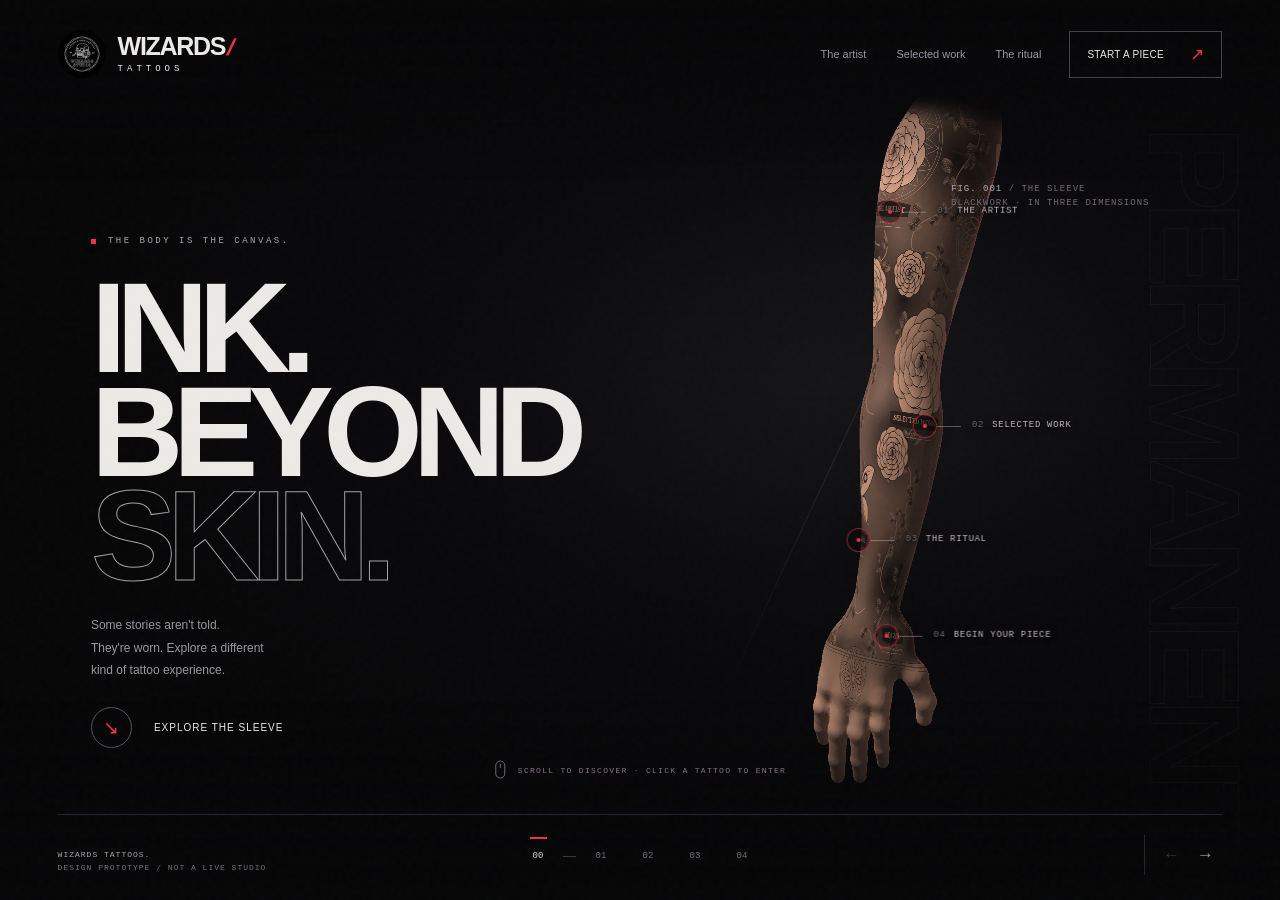
==== commit 0b9fa67a: "Build verified skin material and lighter desktop rendering" ====
--- a/index.html
+++ b/index.html
@@ -1,6 +1,6 @@
 <!DOCTYPE html>
 <html lang="en">
-<head><meta charset="UTF-8"><meta name="viewport" content="width=device-width, initial-scale=1, viewport-fit=cover"><meta name="theme-color" content="#070708"><meta name="description" content="NOIR — an interactive tattoo sleeve concept. Explore the artist, work and process through one sculptural 3D arm."><title>NOIR — Ink beyond skin / Interactive concept</title><link rel="icon" href="data:image/svg+xml,%3Csvg xmlns='http://www.w3.org/2000/svg' viewBox='0 0 64 64'%3E%3Crect width='64' height='64' rx='8' fill='%23070708'/%3E%3Cpath d='M17 47V17h6l18 25V17h6v30h-6L23 22v25z' fill='%23e9e4e7'/%3E%3C/svg%3E"><style>
+<head><meta charset="UTF-8"><meta name="viewport" content="width=device-width, initial-scale=1, viewport-fit=cover"><meta name="theme-color" content="#070708"><meta name="description" content="Wizards Tattoos — an interactive tattoo sleeve concept. Explore the artist, work and process through one sculptural 3D arm."><title>Wizards Tattoos — Ink beyond skin / Interactive concept</title><link rel="icon" type="image/jpeg" href="[data-uri]"><style>
 :root{--bg:#070708;--surface:#0d0d10;--text:#eceae7;--muted:#949298;--faint:#55535c;--line:rgba(255,255,255,.12);--accent:#ef3349;--accent-rgb:239,51,73;--mono:'Courier New',monospace;--sans:Arial,Helvetica,sans-serif;color-scheme:dark}
 *{box-sizing:border-box}html,body{margin:0;width:100%;height:100%;overflow:hidden;background:var(--bg);color:var(--text);font-family:var(--sans)}button,a,input,select,textarea{-webkit-tap-highlight-color:transparent}button,input,select,textarea{font:inherit}button,a{touch-action:manipulation}button{color:inherit;cursor:pointer;background:none;border:none}button:focus-visible,a:focus-visible,input:focus-visible,select:focus-visible,textarea:focus-visible{outline:2px solid var(--accent);outline-offset:5px}button:disabled{opacity:.3;cursor:default}a{color:inherit;text-decoration:none}::selection{background:var(--accent);color:#fff}.skip-link{position:fixed;left:15px;top:-100px;z-index:50;padding:15px;background:#141418}.skip-link:focus{top:15px}.sr-only{position:absolute;width:1px;height:1px;padding:0;overflow:hidden;clip:rect(0,0,0,0);white-space:nowrap;border:0}
 #app{position:relative;width:100%;height:100svh;min-height:480px;isolation:isolate;background:radial-gradient(ellipse at 65% 42%,#161517 0,#0a090b 34%,#070708 65%)}#scene{position:absolute;inset:0;z-index:2;display:block;width:100%;height:100%;touch-action:pan-x;outline:none}#scene.pickable{cursor:pointer}.ambient{position:absolute;inset:0;z-index:1;pointer-events:none;overflow:hidden}.ambient:before{content:'';position:absolute;left:65%;top:24%;width:1px;height:55%;background:linear-gradient(transparent,rgba(255,255,255,.09),transparent);transform:rotate(25deg)}.grain{position:absolute;inset:0;z-index:20;opacity:.027;pointer-events:none;background-image:url("data:image/svg+xml,%3Csvg viewBox='0 0 180 180' xmlns='http://www.w3.org/2000/svg'%3E%3Cfilter id='n'%3E%3CfeTurbulence type='fractalNoise' baseFrequency='.88' numOctaves='3' stitchTiles='stitch'/%3E%3C/filter%3E%3Crect width='100%25' height='100%25' filter='url(%23n)' opacity='.75'/%3E%3C/svg%3E")}.vignette{position:absolute;inset:0;z-index:3;pointer-events:none;background:linear-gradient(#070708 0,transparent 20%,transparent 78%,#070708 99%)}.back-type{position:absolute;right:2.7%;top:14%;font-weight:900;font-size:clamp(65px,10vw,160px);line-height:.8;letter-spacing:-.075em;writing-mode:vertical-rl;color:transparent;-webkit-text-stroke:1px rgba(255,255,255,.044);user-select:none;transition:opacity .5s}.focused .back-type{opacity:.3}
@@ -8,11 +8,11 @@
 .hero{position:absolute;z-index:5;left:7.1%;top:26%;width:43%;pointer-events:none;transition:opacity .32s,transform .55s}.hero>*{pointer-events:auto}.eyebrow{font:9px/1.6 var(--mono);letter-spacing:2.5px;color:#aaa7ae;display:flex;align-items:center;gap:12px;text-transform:uppercase}.tiny-square{width:5px;height:5px;flex-shrink:0;background:var(--accent);box-shadow:0 0 12px rgba(var(--accent-rgb),.18)}.hero h1{font-size:clamp(80px,10vw,166px);line-height:.81;margin:28px 0 27px;font-weight:900;letter-spacing:-.08em;text-transform:uppercase}.hero h1 span{display:block}.hero h1 .outline{color:transparent;-webkit-text-stroke:1px #a5a2a5;letter-spacing:-.07em}.hero .intro{color:#9b979e;font-size:12px;line-height:1.85;max-width:242px;margin:0 0 25px}.hero .explore{padding:0;display:flex;align-items:center;gap:22px;font-size:10px;letter-spacing:1px;min-height:44px;text-transform:uppercase}.circle-arrow{display:grid;place-items:center;border:1px solid #595159;width:41px;height:41px;border-radius:50%;font-size:19px;color:var(--accent);transition:transform .3s,border-color .3s}.explore:hover .circle-arrow{transform:rotate(-40deg);border-color:var(--accent)}.focused .hero{opacity:0;transform:translateX(-22px);pointer-events:none}.focused .hero *{pointer-events:none}.model-meta{position:absolute;right:10.2%;top:20.2%;z-index:5;font:9px/1.6 var(--mono);letter-spacing:1px;color:#716b73;pointer-events:none}.model-meta b{font-weight:400;color:#b9b1b8}.focused .model-meta{opacity:0}
 #hotspots{position:absolute;inset:0;z-index:6;pointer-events:none}.hotspot{position:absolute;left:0;top:0;height:46px;display:flex;align-items:center;gap:11px;transform:translate(-12px,-23px);white-space:nowrap;pointer-events:auto;padding:0 7px 0 0;transition:opacity .2s;color:#c6bdc3}.hotspot .dot{width:24px;height:24px;display:grid;place-items:center;border:1px solid rgba(var(--accent-rgb),.6);border-radius:50%;background:rgba(7,7,8,.45);box-shadow:0 0 20px rgba(0,0,0,.3)}.hotspot .dot:after{content:'';width:4px;height:4px;background:var(--accent);border-radius:50%}.hotspot .leader{width:24px;height:1px;background:rgba(255,255,255,.3);margin-left:-11px}.hotspot .hot-label{font:9px/1.3 var(--mono);letter-spacing:.7px;text-shadow:0 1px 8px #000,0 1px 3px #000}.hotspot .hot-label em{font-style:normal;color:#716a72;margin-right:8px}.hotspot:hover{color:#fff}.hotspot:hover .dot{background:rgba(var(--accent-rgb),.16);box-shadow:0 0 25px rgba(var(--accent-rgb),.16)}.focused .hotspot{opacity:0;pointer-events:none}.focused .hotspot.selected{opacity:1;pointer-events:auto}.focused .hotspot.selected .hot-label,.focused .hotspot.selected .leader{display:none}.transitioning .hotspot{opacity:0!important;pointer-events:none!important}#connector{position:absolute;inset:0;width:100%;height:100%;z-index:4;pointer-events:none;opacity:0;transition:opacity .3s}.panel-visible #connector{opacity:1}#connector path{fill:none;stroke:rgba(var(--accent-rgb),.35);stroke-width:1}
 #panel{position:absolute;z-index:8;right:7.1%;top:23%;width:min(430px,38%);max-height:65%;opacity:0;transform:translateY(14px);transition:opacity .38s,transform .45s;pointer-events:none;visibility:hidden;filter:drop-shadow(0 15px 45px #0008)}.panel-visible #panel{opacity:1;transform:translateY(0);pointer-events:auto;visibility:visible}.panel-shell{position:relative;border:1px solid rgba(255,255,255,.13);border-top-color:rgba(var(--accent-rgb),.38);background:linear-gradient(120deg,rgba(20,18,22,.88),rgba(8,8,11,.94));backdrop-filter:blur(22px);-webkit-backdrop-filter:blur(22px);max-height:inherit}.panel-shell:before,.panel-shell:after{content:'';width:15px;height:15px;position:absolute;pointer-events:none;border-color:var(--accent);border-style:solid;opacity:.6}.panel-shell:before{left:-1px;top:-1px;border-width:1px 0 0 1px}.panel-shell:after{right:-1px;bottom:-1px;border-width:0 1px 1px 0}.panel-top{padding:16px 24px;display:flex;align-items:center;gap:9px;border-bottom:1px solid rgba(255,255,255,.08);font:8px/1.2 var(--mono);letter-spacing:1.4px;color:#969098}.panel-top .section-number{color:var(--accent)}.panel-top .panel-close{margin-left:auto;color:#aaa;font-size:17px;width:30px;height:30px;margin-top:-8px;margin-bottom:-8px}.panel-scroll{padding:27px 28px 24px;max-height:calc(65svh - 62px);overflow-y:auto;overscroll-behavior:contain;scrollbar-width:thin;scrollbar-color:#3a3138 transparent}.panel-scroll h2{font-weight:600;font-size:clamp(32px,3.4vw,48px);line-height:1.08;letter-spacing:-2px;margin:0 0 20px}.panel-scroll .description{font-size:12px;line-height:1.85;color:#aca6af;margin-bottom:24px}.panel-rule{height:1px;background:var(--line);margin:25px 0}.tags{display:flex;flex-wrap:wrap;gap:7px}.tag{font:8px/1.2 var(--mono);letter-spacing:.7px;color:#aaa3ad;padding:8px 9px;border:1px solid var(--line)}.panel-link{display:flex;align-items:center;justify-content:space-between;font-size:11px;border-top:1px solid var(--line);padding:18px 0 0;margin-top:27px;min-height:44px}.panel-link span{color:var(--accent);font-size:19px}.panel-foot{font:8px/1.6 var(--mono);color:#726b76;margin-top:22px;letter-spacing:.3px}.quote{font-size:17px;line-height:1.6;color:#ccc6cd;border-left:1px solid var(--accent);padding:0 0 0 15px;margin:25px 0}.gallery{display:grid;grid-template-columns:1fr 1fr;gap:10px}.art-card{text-align:left;padding:0;border:1px solid var(--line);overflow:hidden;background:#121114}.art-card .art-image{display:block;width:100%;aspect-ratio:4/5;object-fit:cover;filter:contrast(1.03);transition:transform .4s}.art-card:hover .art-image{transform:scale(1.035)}.art-card .card-info{padding:11px 10px;display:block;font:8px var(--mono);letter-spacing:.6px;color:#b9b0bb;position:relative;background:#121114}.art-card .card-info small{display:block;font:7px var(--mono);letter-spacing:1px;color:#776e7c;margin-top:6px}.ritual-step{display:grid;grid-template-columns:26px 1fr;gap:9px;margin:0 0 24px}.ritual-step>span{font:9px var(--mono);color:var(--accent);padding-top:4px}.ritual-step h3{font-weight:500;font-size:14px;margin:0 0 8px}.ritual-step p{font-size:11px;color:#a29aa6;line-height:1.7;margin:0}.booking-form{display:grid;gap:15px}.booking-form label{display:block;font:8px/1.4 var(--mono);text-transform:uppercase;letter-spacing:1px;color:#b3aab7}.booking-form input,.booking-form select,.booking-form textarea{display:block;margin-top:8px;width:100%;border:0;border-bottom:1px solid #3a333d;border-radius:0;background:rgba(0,0,0,.2);padding:11px 10px;color:#e6dfe9;font-size:12px;min-height:42px}.booking-form textarea{resize:vertical;min-height:77px}.form-row{display:grid;grid-template-columns:1fr 1fr;gap:14px}.send-button{background:#d9d4da;color:#121015;display:flex;align-items:center;justify-content:space-between;padding:15px 16px;font-size:10px;letter-spacing:.4px;margin-top:5px;min-height:46px}.send-button span{font-size:17px}.send-button:hover{background:#fff}.demo-note{font:8px/1.6 var(--mono);color:#817887;margin:0}.form-result{border:1px solid rgba(var(--accent-rgb),.3);padding:16px;font-size:12px;line-height:1.8}.form-result b{color:#fff}.form-result .demo-note{margin-top:10px}.return-overview{position:absolute;z-index:10;left:7.1%;top:19%;font:9px var(--mono);letter-spacing:.8px;color:#b6adb9;display:none;align-items:center;gap:13px;min-height:44px;padding:0}.return-overview span{font-size:18px;color:var(--accent)}.focused .return-overview{display:flex}.location-caption{position:absolute;left:7.1%;bottom:20%;z-index:5;opacity:0;pointer-events:none;transition:opacity .4s}.panel-visible .location-caption{opacity:1}.location-caption .big-index{font-size:65px;line-height:1;color:transparent;-webkit-text-stroke:1px #5c505a;font-weight:700;letter-spacing:-5px}.location-caption .location-name{font:8px/1.7 var(--mono);letter-spacing:1.5px;color:#7c717d;margin-top:12px}
-.bottom-bar{position:absolute;left:4.5%;right:4.5%;bottom:25px;height:61px;border-top:1px solid #29232b;z-index:12;display:flex;align-items:flex-end;justify-content:space-between}.prototype-mark{font:8px/1.7 var(--mono);letter-spacing:1px;color:#767079}.prototype-mark strong{display:block;font-weight:400;color:#aba4ad}.section-nav{display:flex;align-items:center;gap:3px;position:absolute;left:50%;bottom:-3px;transform:translateX(-50%)}.section-nav button{height:44px;width:44px;font:9px var(--mono);color:#736b75;position:relative}.section-nav button[aria-current=page]{color:#ddd4de}.section-nav button[aria-current=page]:before{content:'';height:2px;width:17px;position:absolute;top:3px;left:14px;background:var(--accent)}.section-nav .step-line{height:1px;width:13px;background:#3f3540}.settings{display:flex;align-items:center;gap:18px}.color-settings{display:flex;align-items:center;gap:0;padding:0}.color-btn{height:40px;width:28px;display:grid;place-items:center;position:relative}.color-btn:before{content:'';height:6px;width:6px;border-radius:50%;background:var(--swatch)}.color-btn[aria-pressed=true]:after{content:'';position:absolute;height:14px;width:14px;border:1px solid #645766;border-radius:50%}.motion-btn{height:40px;font:8px var(--mono);letter-spacing:.5px;color:#a299a6;display:flex;align-items:center;gap:7px}.motion-btn .status-dot{height:4px;width:4px;border-radius:50%;background:var(--accent)}.motion-btn[aria-pressed=true] .status-dot{background:#716978}.arrows{display:flex;margin-left:4px;border-left:1px solid var(--line);padding-left:9px}.arrows button{height:40px;width:34px;font-size:17px;color:#a89cab}.scroll-cue{position:absolute;z-index:6;bottom:120px;left:50%;transform:translateX(-50%);display:flex;align-items:center;gap:11px;font:8px var(--mono);letter-spacing:1.3px;color:#817784;white-space:nowrap;pointer-events:none}.scroll-cue svg{width:13px;height:20px;stroke:#766778;fill:none}.focused .scroll-cue{display:none}.loading{position:absolute;inset:0;background:#070708;z-index:30;display:flex;align-items:center;justify-content:center;flex-direction:column;gap:25px;transition:opacity .4s}.loading span{font:9px var(--mono);letter-spacing:3px;color:#7c727e}.loading .loading-line{width:100px;height:1px;background:#29232b;overflow:hidden}.loading-line i{display:block;width:50%;height:1px;background:var(--accent);animation:loading 1s ease-in-out infinite alternate}.ready .loading{opacity:0;pointer-events:none;visibility:hidden}.error-banner{position:absolute;z-index:14;top:115px;left:50%;transform:translateX(-50%);background:#21191f;border:1px solid #71525d;color:#e0d5df;padding:11px 17px;font-size:11px;max-width:90%;text-align:center}.error-banner[hidden]{display:none}@keyframes loading{to{transform:translateX(100%)}}
+.bottom-bar{position:absolute;left:4.5%;right:4.5%;bottom:25px;height:61px;border-top:1px solid #29232b;z-index:12;display:flex;align-items:flex-end;justify-content:space-between}.prototype-mark{font:8px/1.7 var(--mono);letter-spacing:1px;color:#767079}.prototype-mark strong{display:block;font-weight:400;color:#aba4ad}.section-nav{display:flex;align-items:center;gap:3px;position:absolute;left:50%;bottom:-3px;transform:translateX(-50%)}.section-nav button{height:44px;width:44px;font:9px var(--mono);color:#736b75;position:relative}.section-nav button[aria-current=page]{color:#ddd4de}.section-nav button[aria-current=page]:before{content:'';height:2px;width:17px;position:absolute;top:3px;left:14px;background:var(--accent)}.section-nav .step-line{height:1px;width:13px;background:#3f3540}.settings{display:flex;align-items:center;gap:18px}.arrows{display:flex;margin-left:4px;border-left:1px solid var(--line);padding-left:9px}.arrows button{height:40px;width:34px;font-size:17px;color:#a89cab}.scroll-cue{position:absolute;z-index:6;bottom:120px;left:50%;transform:translateX(-50%);display:flex;align-items:center;gap:11px;font:8px var(--mono);letter-spacing:1.3px;color:#817784;white-space:nowrap;pointer-events:none}.scroll-cue svg{width:13px;height:20px;stroke:#766778;fill:none}.focused .scroll-cue{display:none}.loading{position:absolute;inset:0;background:#070708;z-index:30;display:flex;align-items:center;justify-content:center;flex-direction:column;gap:25px;transition:opacity .4s}.loading span{font:9px var(--mono);letter-spacing:3px;color:#7c727e}.loading .loading-line{width:100px;height:1px;background:#29232b;overflow:hidden}.loading-line i{display:block;width:50%;height:1px;background:var(--accent);animation:loading 1s ease-in-out infinite alternate}.ready .loading{opacity:0;pointer-events:none;visibility:hidden}.error-banner{position:absolute;z-index:14;top:115px;left:50%;transform:translateX(-50%);background:#21191f;border:1px solid #71525d;color:#e0d5df;padding:11px 17px;font-size:11px;max-width:90%;text-align:center}.error-banner[hidden]{display:none}@keyframes loading{to{transform:translateX(100%)}}
 dialog{border:1px solid #403241;background:#0c0a0e;color:#eee;width:min(640px,92vw);max-height:88svh;padding:23px}dialog::backdrop{background:rgba(0,0,0,.83);backdrop-filter:blur(12px)}.dialog-bar{display:flex;align-items:center;justify-content:space-between;font:9px var(--mono);letter-spacing:1px;margin-bottom:17px}.dialog-bar button{width:40px;height:40px;font-size:22px}.dialog-art{width:100%;max-height:64svh;object-fit:contain;display:block;background:#d6d1c7}.dialog-caption{font:9px/1.7 var(--mono);color:#a799aa;margin:15px 0 0}.plain-view{display:none}.no-webgl #scene{display:none}.no-webgl #hotspots{display:none}.no-webgl .ambient{background:radial-gradient(ellipse at 65% 45%,#261c25,#09090b 60%)}.no-webgl .hero{width:75%}.no-webgl .panel-visible .location-caption{opacity:0}
 @media(min-width:1500px){.hero{top:25%}.panel-scroll{padding:34px}.topnav{gap:40px}}
 @media(max-width:1100px){.topnav{gap:20px}.topbar{gap:24px}.brand{min-width:165px}.brand-meta{font-size:8px}.book-nav{gap:15px}.hero{left:6%;top:27%}.hero h1{font-size:110px}#panel{right:5%;width:41%}.panel-scroll{padding:24px}.panel-scroll h2{font-size:38px}.model-meta{right:8%}.hotspot .hot-label{font-size:8px}.settings{gap:9px}.prototype-mark{font-size:7px}}
-@media(max-width:760px){#app{min-height:420px}.topbar{height:86px;padding:0 6%;gap:14px}.brand{min-width:0;gap:12px}.wordmark{font-size:31px}.brand-meta{font-size:7px;padding-left:12px;letter-spacing:1.1px}.book-nav{margin-left:auto;gap:12px;font-size:8px;padding:9px 11px;min-height:38px}.book-nav span{font-size:15px}.menu-toggle{display:block;width:38px;height:38px}.menu-toggle i{left:11px;top:15px}.menu-toggle i+i{top:21px}.menu-open .menu-toggle i{top:18px}.topnav{position:absolute;left:5%;right:5%;top:77px;padding:24px;background:rgba(13,11,15,.98);border:1px solid #3c2b38;display:none;flex-direction:column;gap:4px;z-index:25}.menu-open .topnav{display:flex}.topnav a{font-size:16px;padding:15px 0}.topnav a[aria-current=page]:after{bottom:8px}.hero{left:7%;top:18%;width:72%}.hero .eyebrow{font-size:7px;letter-spacing:1.5px;gap:9px}.hero h1{font-size:clamp(73px,19vw,110px);margin:22px 0 20px;line-height:.83}.hero .intro{font-size:10px;max-width:170px;line-height:1.7;margin-bottom:16px}.hero .explore{font-size:8px;gap:12px;letter-spacing:.7px}.circle-arrow{height:34px;width:34px;font-size:16px}.model-meta{display:none}.back-type{right:4%;top:13%;font-size:61px}.hotspot .hot-label{display:none}.hotspot .leader{display:none}.hotspot{height:44px;width:44px;transform:translate(-22px,-22px);padding:10px}.hotspot .dot{width:20px;height:20px;background:rgba(0,0,0,.65);flex-shrink:0}.hotspot .dot:after{width:3px;height:3px}.return-overview{left:7%;top:96px;font-size:8px;min-height:36px}.return-overview span{font-size:16px}#panel{top:47%;left:5%;right:5%;width:auto;max-height:calc(53svh - 101px)}.panel-top{padding:13px 20px;font-size:7px;letter-spacing:1px}.panel-scroll{padding:22px 22px 20px;max-height:calc(53svh - 144px)}.panel-scroll h2{font-size:32px;letter-spacing:-1.2px;margin-bottom:14px}.panel-scroll .description{font-size:11px;line-height:1.8;margin-bottom:18px}.panel-foot{font-size:7px;margin-top:17px}.panel-link{margin-top:20px;padding-top:15px}.panel-rule{margin:18px 0}.tag{font-size:7px;padding:7px}.quote{font-size:14px;margin:18px 0}.location-caption{left:auto;right:7%;bottom:auto;top:20%}.location-caption .big-index{font-size:42px;letter-spacing:-3px}.location-caption .location-name{font-size:7px;letter-spacing:.8px;text-align:right;max-width:100px}.focused .hotspot.selected{display:none}#connector{display:none}.bottom-bar{left:5%;right:5%;bottom:16px;height:66px;align-items:flex-end}.prototype-mark{font-size:6px;letter-spacing:.5px;line-height:1.8;max-width:100px}.prototype-mark strong{font-size:7px}.section-nav{left:50%;bottom:27px}.section-nav button{width:37px;height:37px;font-size:8px}.section-nav button[aria-current=page]:before{left:12px;top:0;width:13px}.section-nav .step-line{width:8px}.settings{gap:8px}.color-btn{width:24px;height:30px}.motion-btn{font-size:6px;height:30px;gap:5px}.arrows{margin-left:0;padding-left:5px}.arrows button{width:27px;height:30px;font-size:16px}.scroll-cue{bottom:104px;font-size:6px;letter-spacing:.6px;left:50%;gap:6px}.scroll-cue svg{height:15px;width:10px}.gallery{gap:9px}.art-card .art-image{aspect-ratio:1/1}.booking-form{gap:12px}.booking-form input,.booking-form select,.booking-form textarea{font-size:16px}.form-row{grid-template-columns:1fr 1fr}.error-banner{top:90px;font-size:10px;padding:10px}.no-webgl .hero{width:86%}}
+@media(max-width:760px){#app{min-height:420px}.topbar{height:86px;padding:0 6%;gap:14px}.brand{min-width:0;gap:12px}.wordmark{font-size:31px}.brand-meta{font-size:7px;padding-left:12px;letter-spacing:1.1px}.book-nav{margin-left:auto;gap:12px;font-size:8px;padding:9px 11px;min-height:38px}.book-nav span{font-size:15px}.menu-toggle{display:block;width:38px;height:38px}.menu-toggle i{left:11px;top:15px}.menu-toggle i+i{top:21px}.menu-open .menu-toggle i{top:18px}.topnav{position:absolute;left:5%;right:5%;top:77px;padding:24px;background:rgba(13,11,15,.98);border:1px solid #3c2b38;display:none;flex-direction:column;gap:4px;z-index:25}.menu-open .topnav{display:flex}.topnav a{font-size:16px;padding:15px 0}.topnav a[aria-current=page]:after{bottom:8px}.hero{left:7%;top:18%;width:72%}.hero .eyebrow{font-size:7px;letter-spacing:1.5px;gap:9px}.hero h1{font-size:clamp(73px,19vw,110px);margin:22px 0 20px;line-height:.83}.hero .intro{font-size:10px;max-width:170px;line-height:1.7;margin-bottom:16px}.hero .explore{font-size:8px;gap:12px;letter-spacing:.7px}.circle-arrow{height:34px;width:34px;font-size:16px}.model-meta{display:none}.back-type{right:4%;top:13%;font-size:61px}.hotspot .hot-label{display:none}.hotspot .leader{display:none}.hotspot{height:44px;width:44px;transform:translate(-22px,-22px);padding:10px}.hotspot .dot{width:20px;height:20px;background:rgba(0,0,0,.65);flex-shrink:0}.hotspot .dot:after{width:3px;height:3px}.return-overview{left:7%;top:96px;font-size:8px;min-height:36px}.return-overview span{font-size:16px}#panel{top:47%;left:5%;right:5%;width:auto;max-height:calc(53svh - 101px)}.panel-top{padding:13px 20px;font-size:7px;letter-spacing:1px}.panel-scroll{padding:22px 22px 20px;max-height:calc(53svh - 144px)}.panel-scroll h2{font-size:32px;letter-spacing:-1.2px;margin-bottom:14px}.panel-scroll .description{font-size:11px;line-height:1.8;margin-bottom:18px}.panel-foot{font-size:7px;margin-top:17px}.panel-link{margin-top:20px;padding-top:15px}.panel-rule{margin:18px 0}.tag{font-size:7px;padding:7px}.quote{font-size:14px;margin:18px 0}.location-caption{left:auto;right:7%;bottom:auto;top:20%}.location-caption .big-index{font-size:42px;letter-spacing:-3px}.location-caption .location-name{font-size:7px;letter-spacing:.8px;text-align:right;max-width:100px}.focused .hotspot.selected{display:none}#connector{display:none}.bottom-bar{left:5%;right:5%;bottom:16px;height:66px;align-items:flex-end}.prototype-mark{font-size:6px;letter-spacing:.5px;line-height:1.8;max-width:100px}.prototype-mark strong{font-size:7px}.section-nav{left:50%;bottom:27px}.section-nav button{width:37px;height:37px;font-size:8px}.section-nav button[aria-current=page]:before{left:12px;top:0;width:13px}.section-nav .step-line{width:8px}.settings{gap:8px}.arrows{margin-left:0;padding-left:5px}.arrows button{width:27px;height:30px;font-size:16px}.scroll-cue{bottom:104px;font-size:6px;letter-spacing:.6px;left:50%;gap:6px}.scroll-cue svg{height:15px;width:10px}.gallery{gap:9px}.art-card .art-image{aspect-ratio:1/1}.booking-form{gap:12px}.booking-form input,.booking-form select,.booking-form textarea{font-size:16px}.form-row{grid-template-columns:1fr 1fr}.error-banner{top:90px;font-size:10px;padding:10px}.no-webgl .hero{width:86%}}
 @media(max-height:680px) and (min-width:761px){.topbar{height:80px}.hero{top:24%}.hero h1{font-size:80px;margin:18px 0}.hero .intro{font-size:10px;margin-bottom:10px}.hero .eyebrow{font-size:8px}.scroll-cue{bottom:100px}.bottom-bar{bottom:18px;height:48px}#panel{top:19%;max-height:66%}.panel-scroll{max-height:calc(66svh - 48px)}.return-overview{top:15%}}
 @media(max-width:760px) and (max-height:680px){.topbar{height:69px}.hero{top:17%}.hero h1{font-size:67px;margin:15px 0}.hero .intro{font-size:9px;max-width:160px;margin-bottom:8px}.hero .eyebrow{font-size:6px}.bottom-bar{bottom:10px}.scroll-cue{bottom:95px}.return-overview{top:74px}.location-caption{top:18%}.panel-scroll h2{font-size:27px}#panel{top:42%;max-height:calc(58svh - 98px)}.panel-scroll{max-height:calc(58svh - 139px)}}
 @media(prefers-reduced-motion:reduce){*,*:before,*:after{animation-duration:.01ms!important;transition-duration:.01ms!important;scroll-behavior:auto!important}}
@@ -22,6 +22,21 @@
 #panel{transition:opacity .22s ease,transform .22s ease,visibility 0s linear .22s;will-change:opacity,transform}
 .panel-visible #panel{transition:opacity .38s ease,transform .45s ease,visibility 0s;visibility:visible}
 .hotspot{will-change:transform,opacity}
+
+
+/* Wizards Tattoos branding only; scene, palette and motion are unchanged. */
+.brand{gap:12px;flex-shrink:0;min-width:0}
+.brand-logo{display:block;width:48px;height:48px;object-fit:contain;flex-shrink:0;border-radius:50%}
+.wordmark.brand-name{display:flex;flex-direction:column;gap:6px;font-size:25px;font-weight:900;letter-spacing:-1.3px;line-height:1;white-space:nowrap}
+.wordmark.brand-name .slash{font-size:23px;margin-left:3px}
+.wordmark.brand-name .brand-subtitle{font:9px/1 var(--mono);letter-spacing:4px;color:var(--text);text-align:left}
+.loading-brand{display:flex;align-items:center;gap:15px}
+.loading .loading-brand .brand-logo{width:64px;height:64px}
+.loading .brand-name>span{font:inherit;letter-spacing:inherit;color:var(--text)}
+.loading .brand-name .slash{font:inherit;color:var(--accent);letter-spacing:0}
+.loading .brand-name .brand-subtitle{font:9px/1 var(--mono);letter-spacing:4px;color:var(--text)}
+@media(max-width:760px){.brand{gap:8px}.brand-logo{width:36px;height:36px}.wordmark.brand-name{font-size:20px;letter-spacing:-1px;gap:5px}.wordmark.brand-name .slash{font-size:19px}.wordmark.brand-name .brand-subtitle{font-size:8px;letter-spacing:3px}}
+@media(max-width:380px){.topbar{gap:8px}.brand{gap:7px}.brand-logo{width:30px;height:30px}.wordmark.brand-name{font-size:17px;letter-spacing:-.9px}.wordmark.brand-name .slash{font-size:17px}.wordmark.brand-name .brand-subtitle{font-size:7px;letter-spacing:2.7px}}
 
 </style></head>
 <body>
@@ -31,7 +46,7 @@
 <canvas id="scene" aria-label="Interactive tattooed arm. Select the numbered tattoo zones, or use the section navigation below."></canvas>
 <div class="vignette" aria-hidden="true"></div><div class="grain" aria-hidden="true"></div>
 <header class="topbar">
-<a class="brand" href="#home" data-section="home" aria-label="NOIR, return to the complete sleeve"><span class="wordmark">NØIR<span class="slash">/</span></span><span class="brand-meta">TATTOO<br>ATELIER</span></a>
+<a class="brand" href="#home" data-section="home" aria-label="Wizards Tattoos, return to the complete sleeve"><img class="brand-logo" src="[data-uri]" alt="" width="150" height="150" decoding="async"><span class="wordmark brand-name"><span>WIZARDS<span class="slash" aria-hidden="true">/</span></span><span class="brand-subtitle">TATTOOS</span></span></a>
 <nav class="topnav" id="main-nav" aria-label="Main navigation"><a href="#artist" data-section="artist">The artist</a><a href="#work" data-section="work">Selected work</a><a href="#ritual" data-section="ritual">The ritual</a></nav>
 <a class="book-nav" href="#booking" data-section="booking">START A PIECE <span aria-hidden="true">↗</span></a>
 <button class="menu-toggle" aria-label="Open navigation" aria-expanded="false" aria-controls="main-nav"><i></i><i></i></button>
@@ -46,9 +61,9 @@
 <div class="location-caption" aria-hidden="true"><div class="big-index">01</div><div class="location-name">UPPER ARM<br>THE ARTIST</div></div>
 <div class="scroll-cue"><svg viewBox="0 0 13 20" aria-hidden="true"><rect x="2" y="1" width="9" height="17" rx="4.5"/><path d="M6.5 4v4"/></svg>SCROLL TO DISCOVER · CLICK A TATTOO TO ENTER</div>
 </main>
-<footer class="bottom-bar"><div class="prototype-mark"><strong>AN INTERACTIVE STUDY.</strong>DESIGN PROTOTYPE / NOT A LIVE STUDIO</div><nav class="section-nav" aria-label="Section navigation"><button data-section="home" aria-label="Overview" aria-current="page">00</button><span class="step-line"></span><button data-section="artist" aria-label="The artist">01</button><button data-section="work" aria-label="Selected work">02</button><button data-section="ritual" aria-label="The ritual">03</button><button data-section="booking" aria-label="Start a piece">04</button></nav><div class="settings"><div class="color-settings" aria-label="Accent color"><button class="color-btn" style="--swatch:#ef3349" data-color="red" aria-label="Neon red accent" aria-pressed="true"></button><button class="color-btn" style="--swatch:#a877ec" data-color="purple" aria-label="Neon purple accent" aria-pressed="false"></button></div><button class="motion-btn" aria-label="Use reduced motion" aria-pressed="false"><span class="status-dot"></span><span class="motion-label">MOTION ON</span></button><div class="arrows"><button id="prev" aria-label="Previous section" disabled>←</button><button id="next" aria-label="Next section">→</button></div></div></footer>
+<footer class="bottom-bar"><div class="prototype-mark"><strong>WIZARDS TATTOOS.</strong>DESIGN PROTOTYPE / NOT A LIVE STUDIO</div><nav class="section-nav" aria-label="Section navigation"><button data-section="home" aria-label="Overview" aria-current="page">00</button><span class="step-line"></span><button data-section="artist" aria-label="The artist">01</button><button data-section="work" aria-label="Selected work">02</button><button data-section="ritual" aria-label="The ritual">03</button><button data-section="booking" aria-label="Start a piece">04</button></nav><div class="settings"><div class="arrows"><button id="prev" aria-label="Previous section" disabled>←</button><button id="next" aria-label="Next section">→</button></div></div></footer>
 <div id="status" class="sr-only" role="status" aria-live="polite"></div><div class="error-banner" id="error-banner" hidden></div>
-<div class="loading" aria-live="polite"><div class="wordmark">NØIR<span class="slash">/</span></div><span>FORMING THE EXPERIENCE</span><div class="loading-line"><i></i></div></div>
+<div class="loading" aria-live="polite"><div class="loading-brand" aria-label="Wizards Tattoos"><img class="brand-logo" src="[data-uri]" alt="" width="150" height="150" decoding="async"><span class="wordmark brand-name"><span>WIZARDS<span class="slash" aria-hidden="true">/</span></span><span class="brand-subtitle">TATTOOS</span></span></div><span>FORMING THE EXPERIENCE</span><div class="loading-line"><i></i></div></div>
 </div>
 <dialog id="art-dialog" aria-labelledby="dialog-title"><div class="dialog-bar"><span id="dialog-title">SLEEVE STUDY</span><button id="close-dialog" aria-label="Close artwork">×</button></div><img class="dialog-art" alt="Original ornamental tattoo concept artwork"><p class="dialog-caption">Original procedural artwork. A visual study, not a photograph of a completed tattoo.</p></dialog>
 <noscript><style>.loading{display:none}#app{height:auto;min-height:100vh}.hero{position:relative;top:auto;padding-top:140px}.bottom-bar{display:none}</style><p style="position:relative;padding:30px;color:#ddd">This interactive preview requires JavaScript. The source contains no tracking, remote services or live booking system.</p></noscript>
@@ -128,7 +143,7 @@
   const vertex=`precision highp float;
     attribute vec3 aPosition;attribute vec3 aNormal;uniform mat4 uModel,uView,uProjection;varying vec3 vNormal,vWorld,vLocal;
     void main(){vec4 w=uModel*vec4(aPosition,1.);vLocal=aPosition;vWorld=w.xyz;vNormal=mat3(uModel)*aNormal;gl_Position=uProjection*uView*w;}`;
-  const fragment=`precision highp float;
+  const originalFragment=`precision highp float;
     varying vec3 vNormal,vWorld,vLocal;uniform sampler2D uTattoo;uniform vec3 uEye,uAccent;uniform float uActiveY,uActive;
     float hash(vec3 p){return fract(sin(dot(p,vec3(127.1,311.7,74.7)))*43758.5453);}
     void main(){
@@ -153,27 +168,73 @@
       color=pow(max(color,vec3(0.)),vec3(.83));
       gl_FragColor=vec4(color,fade);
     }`;
+  // A compact, repeatable material tile: RG = subtle normal detail, B = tone.
+  // Generated once; mipmaps filter pores instead of per-fragment random shimmer.
+  function skinTile(gl){
+    const size=256,bytes=new Uint8Array(size*size*4);let seed=72831;
+    const rand=()=>{seed=(Math.imul(seed,1664525)+1013904223)>>>0;return seed/4294967296};
+    for(let y=0;y<size;y++)for(let x=0;x<size;x++){
+      const i=(y*size+x)*4,grain=rand();
+      bytes[i]=116+Math.floor(rand()*24);bytes[i+1]=116+Math.floor(rand()*24);
+      bytes[i+2]=Math.round(128+16*Math.sin(x*Math.PI/32)*Math.cos(y*Math.PI/64)+(grain-.5)*34);
+      bytes[i+3]=255;
+    }
+    const tex=gl.createTexture();gl.activeTexture(gl.TEXTURE1);gl.bindTexture(gl.TEXTURE_2D,tex);
+    gl.texImage2D(gl.TEXTURE_2D,0,gl.RGBA,size,size,0,gl.RGBA,gl.UNSIGNED_BYTE,bytes);
+    gl.texParameteri(gl.TEXTURE_2D,gl.TEXTURE_WRAP_S,gl.REPEAT);gl.texParameteri(gl.TEXTURE_2D,gl.TEXTURE_WRAP_T,gl.REPEAT);
+    gl.texParameteri(gl.TEXTURE_2D,gl.TEXTURE_MIN_FILTER,gl.LINEAR_MIPMAP_LINEAR);gl.texParameteri(gl.TEXTURE_2D,gl.TEXTURE_MAG_FILTER,gl.LINEAR);
+    gl.generateMipmap(gl.TEXTURE_2D);gl.activeTexture(gl.TEXTURE0);return tex;
+  }
+  const skinFragment=`precision highp float;
+    varying vec3 vNormal,vWorld,vLocal;uniform sampler2D uTattoo,uSkin;
+    uniform vec3 uEye,uAccent;uniform float uActiveY,uActive;
+    void main(){
+      vec3 n=normalize(vNormal),v=normalize(uEye-vWorld);
+      float cx=mix(.09,-.07,smoothstep(-1.5,1.,vLocal.y));
+      float ang=atan(vLocal.x-cx,(vLocal.z+.005)*1.1);
+      vec2 uv=vec2(ang/6.2831853+.5,(3.65-vLocal.y)/7.85);
+      vec3 ink=texture2D(uTattoo,uv).rgb;
+      vec3 detail=texture2D(uSkin,uv*vec2(9.,18.)).rgb;
+      vec3 tangent=normalize(vec3(n.z,0.,-n.x)+vec3(.0001,0.,0.));
+      n=normalize(n+.14*(tangent*(detail.r-.5)+cross(n,tangent)*(detail.g-.5)));
+      // Original artwork remains intact; pigment modulates a warm skin base.
+      float pigment=pow(clamp((ink.r-.04)/.76,0.,1.),.82);
+      vec3 skin=mix(vec3(.026,.022,.022),vec3(.70,.49,.39),pigment);
+      skin*=.96+detail.b*.08;
+      vec3 l1=normalize(vec3(-3.8,5.,6.)-vWorld),l2=normalize(vec3(4.,0.,3.)-vWorld);
+      float light=.20+max(dot(n,l1),0.)*1.15+max(dot(n,l2),0.)*.20;
+      float spec=pow(max(dot(n,normalize(l1+v)),0.),32.)*.09;
+      float fres=pow(1.-max(dot(n,v),0.),3.5),rim=max(dot(n,normalize(vec3(4.,2.,-3.))),0.);
+      vec3 color=skin*light+vec3(.78,.70,.65)*spec;
+      color+=fres*(vec3(.11,.095,.085)+uAccent*rim*.30);
+      float dy=(vLocal.y-uActiveY)/.22;
+      color+=uAccent*exp(-dy*dy)*uActive*fres*.075;
+      gl_FragColor=vec4(pow(max(color,vec3(0.)),vec3(.83)),1.-smoothstep(2.99,3.57,vLocal.y));
+    }`;
   function create(canvas,texture){
-    const gl=canvas.getContext('webgl',{alpha:true,antialias:true,powerPreference:'high-performance',premultipliedAlpha:false,preserveDrawingBuffer:true});
+    const gl=canvas.getContext('webgl',{alpha:true,antialias:true,powerPreference:'high-performance',premultipliedAlpha:false,preserveDrawingBuffer:false});
     if(!gl)throw new Error('WebGL is not available');
     const data=window.NOIR_MESH;
+    const material=new URLSearchParams(location.search).get('arm')==='original'?'original':'skin';
     const raw=decode(data.positions,Int16Array),rn=decode(data.normals,Int16Array);
     const p=new Float32Array(raw.length),n=new Float32Array(rn.length);
     for(let i=0;i<raw.length;i++){p[i]=raw[i]/data.scale;n[i]=rn[i]/32767}
     const idx=decode(data.indices,data.indexBytes===2?Uint16Array:Uint32Array);
     if(data.indexBytes===4&&!gl.getExtension('OES_element_index_uint'))throw new Error('32-bit element arrays unavailable');
-    const program=gl.createProgram();gl.attachShader(program,shader(gl,gl.VERTEX_SHADER,vertex));gl.attachShader(program,shader(gl,gl.FRAGMENT_SHADER,fragment));gl.linkProgram(program);if(!gl.getProgramParameter(program,gl.LINK_STATUS))throw new Error(gl.getProgramInfoLog(program));gl.useProgram(program);
+    const program=gl.createProgram();gl.attachShader(program,shader(gl,gl.VERTEX_SHADER,vertex));gl.attachShader(program,shader(gl,gl.FRAGMENT_SHADER,material==='original'?originalFragment:skinFragment));gl.linkProgram(program);if(!gl.getProgramParameter(program,gl.LINK_STATUS))throw new Error(gl.getProgramInfoLog(program));gl.useProgram(program);
     for(const [name,arr]of [['aPosition',p],['aNormal',n]]){const b=gl.createBuffer();gl.bindBuffer(gl.ARRAY_BUFFER,b);gl.bufferData(gl.ARRAY_BUFFER,arr,gl.STATIC_DRAW);const loc=gl.getAttribLocation(program,name);gl.enableVertexAttribArray(loc);gl.vertexAttribPointer(loc,3,gl.FLOAT,false,0,0)}
     const ib=gl.createBuffer();gl.bindBuffer(gl.ELEMENT_ARRAY_BUFFER,ib);gl.bufferData(gl.ELEMENT_ARRAY_BUFFER,idx,gl.STATIC_DRAW);
     const tex=gl.createTexture();gl.bindTexture(gl.TEXTURE_2D,tex);gl.pixelStorei(gl.UNPACK_FLIP_Y_WEBGL,false);gl.texImage2D(gl.TEXTURE_2D,0,gl.RGB,gl.RGB,gl.UNSIGNED_BYTE,texture);gl.texParameteri(gl.TEXTURE_2D,gl.TEXTURE_WRAP_S,gl.CLAMP_TO_EDGE);gl.texParameteri(gl.TEXTURE_2D,gl.TEXTURE_WRAP_T,gl.CLAMP_TO_EDGE);gl.texParameteri(gl.TEXTURE_2D,gl.TEXTURE_MIN_FILTER,gl.LINEAR);gl.texParameteri(gl.TEXTURE_2D,gl.TEXTURE_MAG_FILTER,gl.LINEAR);
     const anis=gl.getExtension('EXT_texture_filter_anisotropic');if(anis)gl.texParameterf(gl.TEXTURE_2D,anis.TEXTURE_MAX_ANISOTROPY_EXT,Math.min(4,gl.getParameter(anis.MAX_TEXTURE_MAX_ANISOTROPY_EXT)));
-    const u={};for(const name of ['uModel','uView','uProjection','uEye','uAccent','uTattoo','uActiveY','uActive'])u[name]=gl.getUniformLocation(program,name);
+    const u={};for(const name of ['uModel','uView','uProjection','uEye','uAccent','uTattoo','uSkin','uActiveY','uActive'])u[name]=gl.getUniformLocation(program,name);
     const model=new Float32Array([ct,st,0,0,-st,ct,0,0,0,0,1,0,0,0,0,1]);gl.uniformMatrix4fv(u.uModel,false,model);gl.uniform1i(u.uTattoo,0);
+    if(material==='skin'){skinTile(gl);gl.uniform1i(u.uSkin,1)}
     gl.enable(gl.DEPTH_TEST);gl.enable(gl.BLEND);gl.blendFunc(gl.SRC_ALPHA,gl.ONE_MINUS_SRC_ALPHA);gl.disable(gl.CULL_FACE);
-    let width=1,height=1,eye=[0,0,12],right=[1,0,0],up=[0,1,0],forward=[0,0,-1],aspect=1,shiftX=0,shiftY=0,tan=Math.tan(43*Math.PI/360),frames=0,accent=[.94,.20,.29];
+    let width=1,height=1,eye=[0,0,12],right=[1,0,0],up=[0,1,0],forward=[0,0,-1],aspect=1,shiftX=0,shiftY=0,tan=Math.tan(43*Math.PI/360),frames=0,accent=[.937,.20,.286];
     function resize(){
       width=Math.max(1,canvas.clientWidth);height=Math.max(1,canvas.clientHeight);
-      const dpr=Math.min(devicePixelRatio||1,width<761?1.5:1.7);
+      // Fixed budget, never resized mid-flight. DOM text keeps native resolution.
+      const dpr=width<761?Math.min(devicePixelRatio||1,1.5):Math.min(devicePixelRatio||1,1.5,Math.sqrt(4500000/(width*height)));
       const w=Math.max(1,Math.round(width*dpr)),h=Math.max(1,Math.round(height*dpr));
       // Avoid reallocating the drawing buffer on unchanged resize notifications.
       if(canvas.width!==w)canvas.width=w;if(canvas.height!==h)canvas.height=h;
@@ -185,11 +246,18 @@
     function render(cam,active){
       if(gl.isContextLost())return;
       gl.clearColor(0,0,0,0);gl.clear(gl.COLOR_BUFFER_BIT|gl.DEPTH_BUFFER_BIT);
-      const focus=world([0,cam.y,0]);
-      eye=V.add(focus,[Math.sin(cam.theta)*Math.cos(cam.phi)*cam.radius,Math.sin(cam.phi)*cam.radius,Math.cos(cam.theta)*Math.cos(cam.phi)*cam.radius]);
-      forward=V.norm(V.sub(focus,eye));right=V.norm(V.cross(forward,[0,1,0]));up=V.cross(right,forward);
-      const z=V.mul(forward,-1);const view=viewBuffer;view.set([right[0],up[0],z[0],0,right[1],up[1],z[1],0,right[2],up[2],z[2],0,-V.dot(right,eye),-V.dot(up,eye),-V.dot(z,eye),1]);
-      shiftX=cam.sx;shiftY=cam.sy;const f=1/tan,near=.1,far=80;const proj=projectionBuffer;proj.set([f/aspect,0,0,0,0,f,0,0,shiftX,shiftY,(far+near)/(near-far),-1,0,0,2*far*near/(near-far),0]);
+      const fx=-cam.y*st,fy=cam.y*ct,sinT=Math.sin(cam.theta),cosT=Math.cos(cam.theta),sinP=Math.sin(cam.phi),cosP=Math.cos(cam.phi);
+      eye[0]=fx+sinT*cosP*cam.radius;eye[1]=fy+sinP*cam.radius;eye[2]=cosT*cosP*cam.radius;
+      forward[0]=-sinT*cosP;forward[1]=-sinP;forward[2]=-cosT*cosP;
+      right[0]=cosT;right[1]=0;right[2]=-sinT;
+      up[0]=-sinT*sinP;up[1]=cosP;up[2]=-cosT*sinP;
+      const view=viewBuffer;
+      view[0]=right[0];view[1]=up[0];view[2]=-forward[0];view[3]=0;
+      view[4]=0;view[5]=up[1];view[6]=-forward[1];view[7]=0;
+      view[8]=right[2];view[9]=up[2];view[10]=-forward[2];view[11]=0;
+      view[12]=-V.dot(right,eye);view[13]=-V.dot(up,eye);view[14]=V.dot(forward,eye);view[15]=1;
+      shiftX=cam.sx;shiftY=cam.sy;const f=1/tan,near=.1,far=80,proj=projectionBuffer;
+      proj[0]=f/aspect;proj[5]=f;proj[8]=shiftX;proj[9]=shiftY;proj[10]=(far+near)/(near-far);proj[11]=-1;proj[14]=2*far*near/(near-far);
       gl.uniformMatrix4fv(u.uView,false,view);gl.uniformMatrix4fv(u.uProjection,false,proj);eyeBuffer.set(eye);accentBuffer.set(accent);gl.uniform3fv(u.uEye,eyeBuffer);gl.uniform3fv(u.uAccent,accentBuffer);gl.uniform1f(u.uActiveY,active?.y||0);gl.uniform1f(u.uActive,active?1:0);gl.drawElements(gl.TRIANGLES,idx.length,data.indexBytes===2?gl.UNSIGNED_SHORT:gl.UNSIGNED_INT,0);frames++;
     }
     function project(pt){const q=V.sub(world(pt),eye),depth=V.dot(q,forward);return{x:((V.dot(q,right)/(depth*tan*aspect)-shiftX)*.5+.5)*width,y:(.5-(V.dot(q,up)/(depth*tan)-shiftY)*.5)*height,depth}}
@@ -205,7 +273,7 @@
         const t=(e2x*qx+e2y*qy+e2z*qz)*inv;if(t>.01&&t<nearest){nearest=t;point=V.add(ro,V.mul(rd,t))}
       }return point;
     }
-    resize();return{render,resize,project,pick,setAccent:c=>{accent=c},get frames(){return frames},get size(){return{width,height}},world,get gl(){return gl}};
+    resize();return{render,resize,project,pick,setAccent:c=>{accent=c},get frames(){return frames},get size(){return{width,height}},world,get diagnostics(){return{material,bufferWidth:canvas.width,bufferHeight:canvas.height,pixelRatio:canvas.width/width,preserved:false,drawCallsPerFrame:1,skinTextureSize:material==='skin'?256:0}},get gl(){return gl}};
   }
   return{create,world};
 })();
@@ -304,6 +372,150 @@
 
 </script>
 <script>
+/* NOIR input routing. Navigation follows distance, never camera completion. */
+(function (root) {
+'use strict';
+const THRESHOLD = 36, STRIDE = 96, GAP = 180, EDGE = 1;
+const editable = 'input,textarea,select,[contenteditable]:not([contenteditable="false"])';
+
+function normalizeWheel(event, pageHeight = 800) {
+ const scale = event.deltaMode === 1 ? 16 : event.deltaMode === 2 ? pageHeight : 1;
+ return {x: event.deltaX * scale, y: event.deltaY * scale};
+}
+function canScroll(element, direction) {
+ if (!element || element.scrollHeight <= element.clientHeight + EDGE) return false;
+ const top = Math.max(0, element.scrollTop);
+ return direction < 0 ? top > EDGE : top < element.scrollHeight - element.clientHeight - EDGE;
+}
+
+// Scene strokes can cross multiple destinations. No consumed-gesture latch,
+// repeat cooldown, peak-strength test, landing test, queue or deferred replay.
+// Momentum contributes distance just like ordinary scrolling; a long flick may
+// intentionally cross several sections. Tiny residual movement is accumulated,
+// not amplified into a full section on every event.
+class WheelIntent {
+ constructor() { this.reset(); }
+ reset() {
+  this.lastAt = -Infinity; this.direction = 0; this.sum = 0;
+  this.reverseSum = 0; this.owner = null; this.started = false;
+ }
+ read(delta, now, nativeAvailable = false) {
+  const magnitude = Math.abs(delta), direction = Math.sign(delta);
+  if (!Number.isFinite(delta) || !Number.isFinite(now) || magnitude < .2)
+   return {prevent: false, step: 0};
+  const gap = now - this.lastAt;
+  if (gap > GAP || gap < 0) {
+   // Preserve incomplete, slow small notches for up to half a second.
+   const pending = gap <= 500 && !this.started && this.owner === 'scene' && direction === this.direction ? this.sum : 0;
+   this.reset(); this.sum = pending; this.direction = direction;
+  }
+  this.lastAt = now;
+  if (direction !== this.direction) {
+   if (this.owner === 'native' && nativeAvailable) {
+    this.direction = direction; this.reverseSum = 0;
+   } else {
+    this.reverseSum += magnitude;
+    if (this.reverseSum < THRESHOLD) return {prevent: true, step: 0};
+    // Reverse immediately from the latest destination; no forward debt.
+    this.direction = direction; this.sum = 0; this.reverseSum = 0;
+    this.owner = nativeAvailable ? 'native' : 'scene'; this.started = this.owner === 'scene';
+    return {prevent: this.owner === 'scene', step: this.owner === 'scene' ? direction : 0};
+   }
+  } else this.reverseSum = 0;
+  if (!this.owner) this.owner = nativeAvailable ? 'native' : 'scene';
+  // Reading retains native scroll and cannot leak across an edge in the same
+  // stroke. A fresh outward stroke at the edge belongs to the scene instead.
+  if (this.owner === 'native') return {prevent: !nativeAvailable, step: 0};
+  this.sum += Math.min(magnitude, STRIDE);
+  const threshold = this.started ? STRIDE : THRESHOLD;
+  if (this.sum < threshold) return {prevent: true, step: 0};
+  this.sum = this.started ? this.sum - threshold : 0; this.started = true;
+  return {prevent: true, step: direction};
+ }
+}
+
+function install({app, content, step, getSection, blocked}) {
+ const wheel = new WheelIntent();
+ let expectedSection = getSection(), touch = null;
+ const elementOf = target => target?.nodeType === 1 ? target : target?.parentElement;
+ const ignored = target => blocked() || !!target?.closest(editable);
+ const nativeAvailable = (target, direction) => !content.closest('[inert]') && content.contains(target) && canScroll(content, direction);
+ function syncSection() {
+  if (getSection() !== expectedSection) { wheel.reset(); touch = null; expectedSection = getSection(); }
+ }
+ function navigate(direction) { step(direction); expectedSection = getSection(); }
+ function onWheel(event) {
+  syncSection();
+  const target = elementOf(event.target), delta = normalizeWheel(event, app.clientHeight);
+  if (event.defaultPrevented || event.ctrlKey || event.metaKey || ignored(target)) { wheel.reset(); return; }
+  if (!delta.y || Math.abs(delta.x) > Math.abs(delta.y)) return;
+  const now = performance.now(), stamp = event.timeStamp;
+  // Capture time remains correct when main-thread rendering delays delivery.
+  const inputTime = Number.isFinite(stamp) && Math.abs(stamp - now) < 60000 ? stamp : now;
+  const decision = wheel.read(delta.y, inputTime, nativeAvailable(target, Math.sign(delta.y)));
+  if (decision.prevent && event.cancelable) event.preventDefault();
+  if (decision.step) navigate(decision.step);
+ }
+ function onTouchStart(event) {
+  syncSection(); wheel.reset(); touch = null;
+  const target = elementOf(event.target);
+  if (event.touches.length !== 1 || ignored(target)) return;
+  const point = event.touches[0];
+  // Leave OS edge-back gestures alone.
+  if (point.clientX < 24 || point.clientX > app.clientWidth - 24) return;
+  touch = {id: point.identifier, x: point.clientX, y: point.clientY, lastY: point.clientY,
+   target, owner: null, direction: 0, sum: 0, started: false};
+ }
+ function onTouchMove(event) {
+  if (!touch) return;
+  if (event.touches.length !== 1 || blocked()) { touch = null; return; }
+  const point = Array.from(event.touches).find(t => t.identifier === touch.id);
+  if (!point) { touch = null; return; }
+  const dx = point.clientX - touch.x, dy = touch.y - point.clientY;
+  if (!touch.owner) {
+   if (Math.max(Math.abs(dx), Math.abs(dy)) < 8) return;
+   if (Math.abs(dx) > Math.abs(dy) / 1.2) { touch.owner = 'native'; return; }
+   touch.owner = nativeAvailable(touch.target, Math.sign(dy)) ? 'native' : 'scene';
+  }
+  if (touch.owner === 'native') return;
+  if (event.cancelable) event.preventDefault();
+  const delta = touch.lastY - point.clientY; touch.lastY = point.clientY;
+  if (!delta) return;
+  if (Math.sign(delta) !== touch.direction) {
+   touch.direction = Math.sign(delta); touch.sum = 0; touch.started = false;
+  }
+  touch.sum += Math.abs(delta);
+  const threshold = touch.started ? 120 : 55;
+  if (touch.sum >= threshold) {
+   // A long drag continues through sections without lifting the finger.
+   const count = 1 + Math.floor((touch.sum - threshold) / 120);
+   touch.sum = (touch.sum - threshold) % 120; touch.started = true;
+   navigate(touch.direction * count);
+  }
+ }
+ function resetInput() { wheel.reset(); touch = null; }
+ function onTouchEnd() { touch = null; }
+ app.addEventListener('wheel', onWheel, {passive: false});
+ app.addEventListener('touchstart', onTouchStart, {passive: true});
+ app.addEventListener('touchmove', onTouchMove, {passive: false});
+ app.addEventListener('touchend', onTouchEnd, {passive: true});
+ app.addEventListener('touchcancel', onTouchEnd, {passive: true});
+ document.addEventListener('visibilitychange', resetInput);
+ root.addEventListener('blur', resetInput);
+ return () => {
+  app.removeEventListener('wheel', onWheel);
+  app.removeEventListener('touchstart', onTouchStart); app.removeEventListener('touchmove', onTouchMove);
+  app.removeEventListener('touchend', onTouchEnd); app.removeEventListener('touchcancel', onTouchEnd);
+  document.removeEventListener('visibilitychange', resetInput); root.removeEventListener('blur', resetInput);
+ };
+}
+const api = {WheelIntent, normalizeWheel, canScroll, install};
+if (typeof module !== 'undefined' && module.exports) module.exports = api;
+else root.NoirScroll = api;
+})(typeof window === 'undefined' ? globalThis : window);
+
+</script>
+<script>
 (() => {
 'use strict';
 const $=(s,r=document)=>r.querySelector(s), $$=(s,r=document)=>[...r.querySelectorAll(s)];
@@ -315,15 +527,13 @@
  ritual:{number:'03',label:'THE RITUAL',place:'INNER FOREARM',y:-1.24,theta:-.95,r:.30,title:'Nothing rushed.<br>Nothing ordinary.'},
  booking:{number:'04',label:'BEGIN YOUR PIECE',place:'THE WRIST',y:-2.15,theta:1.02,r:.285,title:'Your story.<br>Our next chapter.'}
 };
-let section='home',engine=null,transition=null,raf=0,cam=null,lastWheel=0,wheelSum=0,lastDeltaAt=0,accent='red',reduceMotion=matchMedia('(prefers-reduced-motion: reduce)').matches;
+let section='home',engine=null,transition=null,raf=0,cam=null,accent='red',reduceMotion=matchMedia('(prefers-reduced-motion: reduce)').matches;
 let pointerDown=null,artOrigin=null;
 let motion=null,lastFrame=null,panelSection=null,panelExitUntil=0,assetsWarmed=false,panelNeedsContent=true;
-let wheelDirection=0,wheelConsumed=false;
 
 const cachedArt={};
-const store={get(k){try{return localStorage.getItem(k)}catch{return null}},set(k,v){try{localStorage.setItem(k,v)}catch{}}};
-const savedColor=store.get('noir-accent');if(savedColor==='purple')accent='purple';
-if(store.get('noir-reduced-motion')==='true')reduceMotion=true;
+let panelAnchor=null;
+const connectorPath=$('#connector path');
 const mobile=()=>innerWidth<=760;
 function pose(id){if(id==='home')return{theta:.39,phi:.025,radius:mobile()?14.6:11.9,y:-.25,sx:mobile()?-.40:-.40,sy:mobile()?.15:0};const s=sections[id];return{theta:s.theta,phi:id==='booking'?-.1:.015,radius:mobile()?5.4:(id==='booking'?4.2:5.05),y:s.y,sx:mobile()?-.04:.47,sy:mobile()?-.46:0}}
 function surface(s){return[Math.sin(s.theta)*s.r+(s.y>1?-.07:.07),s.y,Math.cos(s.theta)*s.r*.90]}
@@ -350,15 +560,14 @@
  const s=sections[section];
  $('.section-number').textContent=s.number;$('#panel-label').textContent=s.label;
  $('.big-index').textContent=s.number;$('.location-name').innerHTML=s.place+'<br>'+s.label;
- scroll.innerHTML=markup(section);scroll.scrollTop=0;
+ scroll.innerHTML=markup(section);scroll.scrollTop=0;panelAnchor=null;
  panelSection=section;panel.dataset.contentSection=section;panelNeedsContent=false;
 }
 function panelVisibility(show){
  const wasVisible=app.classList.contains('panel-visible');
  if(!show&&wasVisible)panelExitUntil=performance.now()+(reduceMotion?0:220);
- app.classList.toggle('panel-visible',show);
- panel.inert=!show||!!transition;
- panel.setAttribute('aria-hidden',show?'false':'true');
+ if(wasVisible!==show){app.classList.toggle('panel-visible',show);panel.setAttribute('aria-hidden',show?'false':'true');}
+ const inert=!show||!!transition;if(panel.inert!==inert)panel.inert=inert;
 }
 function revealPanel(now,force=false){
  if(section==='home')return;
@@ -398,29 +607,38 @@
 }
 function updateOverlay(){
  if(!engine)return;
- // Read layout once, BEFORE writing projected marker coordinates.
- const box=section!=='home'&&app.classList.contains('panel-visible')&&!mobile()?panel.getBoundingClientRect():null;
- const offset=mobile()?[-22,-22]:[-12,-23];
- for(const {el,point} of hotspotNodes){
-  const p=engine.project(point);
-  el.style.transform=`translate3d(${p.x+offset[0]}px,${p.y+offset[1]}px,0)`;
-  el.style.visibility=p.depth<.1||p.x<15||p.x>innerWidth-18||p.y<90||p.y>innerHeight-95?'hidden':'visible';
- }
- if(box){const p=engine.project(surface(sections[section])),endX=box.left,endY=box.top+25;
-  $('#connector path').setAttribute('d',`M ${p.x} ${p.y} L ${p.x+35} ${p.y} L ${endX-25} ${endY} L ${endX} ${endY}`);
+ const isMobile=mobile(),showPanel=section!=='home'&&app.classList.contains('panel-visible');
+ // Hidden markers need neither projection nor DOM writes while the camera travels.
+ // Read the panel's untransformed destination once per mount/resize, not per frame.
+ if(showPanel&&!isMobile&&!panelAnchor)panelAnchor={x:panel.offsetLeft,y:panel.offsetTop+25};
+ if(!transition){
+  const offset=isMobile?[-22,-22]:[-12,-23];
+  for(const {el,point} of hotspotNodes){
+   if(section!=='home'&&(isMobile||el.dataset.section!==section))continue;
+   const p=engine.project(point);
+   const transform=`translate3d(${p.x+offset[0]}px,${p.y+offset[1]}px,0)`;
+   const visibility=p.depth<.1||p.x<15||p.x>innerWidth-18||p.y<90||p.y>innerHeight-95?'hidden':'visible';
+   if(el.style.transform!==transform)el.style.transform=transform;
+   if(el.style.visibility!==visibility)el.style.visibility=visibility;
+  }
+ }
+ if(showPanel&&!isMobile&&panelAnchor){
+  const p=engine.project(surface(sections[section])),{x:endX,y:endY}=panelAnchor;
+  const path=`M ${p.x} ${p.y} L ${p.x+35} ${p.y} L ${endX-25} ${endY} L ${endX} ${endY}`;
+  if(connectorPath.getAttribute('d')!==path)connectorPath.setAttribute('d',path);
  }
 }
 function draw(){if(engine&&cam){engine.render(cam,sections[section]);updateOverlay()}}
 function changeStep(d){const index=order.indexOf(section);navigate(order[Math.max(0,Math.min(order.length-1,index+d))])}
-function updateAccent(){const purple=accent==='purple',hex=purple?'#a877ec':'#ef3349',rgb=purple?'168,119,236':'239,51,73';document.documentElement.style.setProperty('--accent',hex);document.documentElement.style.setProperty('--accent-rgb',rgb);$$('[data-color]').forEach(b=>b.setAttribute('aria-pressed',String(b.dataset.color===accent)));engine?.setAccent(purple?[.659,.467,.925]:[.937,.20,.286]);draw()}
-function updateMotion(){document.body.classList.toggle('reduce-motion',reduceMotion);$('.motion-btn').setAttribute('aria-pressed',String(reduceMotion));$('.motion-btn').setAttribute('aria-label',reduceMotion?'Enable camera motion':'Use reduced motion');$('.motion-label').textContent=reduceMotion?'MOTION OFF':'MOTION ON';if(reduceMotion&&transition){cam=motion.reset(pose(section));transition=null;cancelAnimationFrame(raf);raf=0;lastFrame=null;draw();finish()}}
+function updateMotion(){
+ document.body.classList.toggle('reduce-motion',reduceMotion);
+ if(reduceMotion&&transition){cam=motion.reset(pose(section));transition=null;cancelAnimationFrame(raf);raf=0;lastFrame=null;draw();finish()}
+}
 document.addEventListener('click',event=>{
  const target=event.target.closest('[data-section]');if(target){event.preventDefault();navigate(target.dataset.section);return}
- const color=event.target.closest('[data-color]');if(color){accent=color.dataset.color;store.set('noir-accent',accent);updateAccent();return}
  const art=event.target.closest('[data-art]');if(art){artOrigin=art;$('#dialog-title').textContent=art.dataset.title+' / SLEEVE STUDY';$('.dialog-art').src=study(art.dataset.art);$('.dialog-art').alt=art.dataset.title.toLowerCase()+' blackwork concept artwork';$('#art-dialog').showModal()}
 });
 $('.menu-toggle').addEventListener('click',()=>{const open=!app.classList.contains('menu-open');app.classList.toggle('menu-open',open);$('.menu-toggle').setAttribute('aria-expanded',String(open));$('.menu-toggle').setAttribute('aria-label',open?'Close navigation':'Open navigation')});
-$('.motion-btn').addEventListener('click',()=>{reduceMotion=!reduceMotion;store.set('noir-reduced-motion',String(reduceMotion));updateMotion()});
 $('#prev').addEventListener('click',()=>changeStep(-1));$('#next').addEventListener('click',()=>changeStep(1));
 $('#close-dialog').addEventListener('click',()=>$('#art-dialog').close());$('#art-dialog').addEventListener('close',()=>artOrigin?.focus());
 $('#art-dialog').addEventListener('click',e=>{if(e.target===$('#art-dialog')){const r=e.target.getBoundingClientRect();if(e.clientX<r.left||e.clientX>r.right||e.clientY<r.top||e.clientY>r.bottom)e.target.close()}});
@@ -428,33 +646,20 @@
 window.addEventListener('hashchange',()=>{const id=location.hash.slice(1);if(order.includes(id)&&id!==section)navigate(id,{history:false})});
 $('.skip-link').addEventListener('click',e=>{e.preventDefault();if(section==='home')navigate('artist',{immediate:true});scroll.focus()});
 document.addEventListener('keydown',e=>{if($('#art-dialog').open)return;if(e.key==='Escape'){if(app.classList.contains('menu-open')){$('.menu-toggle').click();return}navigate('home');return}if(e.target.closest('input,textarea,select,[contenteditable]'))return;if(e.key==='ArrowRight'||e.key==='PageDown'){e.preventDefault();changeStep(1)}else if(e.key==='ArrowLeft'||e.key==='PageUp'){e.preventDefault();changeStep(-1)}else if(e.key==='Home'&&!e.target.closest('#panel')){e.preventDefault();navigate('home')}});
-// Wheel input outside a content panel triggers one section, not scroll scrubbing.
-// Wheel input INSIDE the panel never navigates, even at a scroll boundary.
-app.addEventListener('wheel',e=>{
- if(e.ctrlKey||e.target.closest('#panel,.topnav,.settings')||$('#art-dialog').open)return;
- if(Math.abs(e.deltaY)<Math.abs(e.deltaX)||!e.deltaY)return;e.preventDefault();
- const now=performance.now(),direction=Math.sign(e.deltaY);
- const newGesture=now-lastDeltaAt>190,reverse=wheelDirection!==0&&direction!==wheelDirection;
- if(newGesture||reverse){wheelSum=0;wheelConsumed=false}
- lastDeltaAt=now;wheelDirection=direction;
- if(wheelConsumed)return;
- wheelSum+=e.deltaY*(e.deltaMode===1?16:e.deltaMode===2?innerHeight:1);
- // One transition per gesture; a deliberate reverse can retarget during travel.
- if(Math.abs(wheelSum)>55&&(reverse||now-lastWheel>180)){
-  changeStep(direction);lastWheel=now;wheelSum=0;wheelConsumed=true;
- }
-},{passive:false});
-canvas.addEventListener('pointerdown',e=>{pointerDown={x:e.clientX,y:e.clientY,time:performance.now(),type:e.pointerType};canvas.setPointerCapture(e.pointerId)});
+// Boundary-aware wheel/touch navigation; the motion controller remains the sole camera owner.
+NoirScroll.install({app,content:scroll,step:changeStep,getSection:()=>section,
+ blocked:()=>!assetsWarmed||app.classList.contains('menu-open')||$('#art-dialog').open});
+canvas.addEventListener('pointerdown',e=>{if(!e.isPrimary){pointerDown=null;return}pointerDown={x:e.clientX,y:e.clientY,time:performance.now(),type:e.pointerType,id:e.pointerId,moved:false};canvas.setPointerCapture(e.pointerId)});
 canvas.addEventListener('pointerup',e=>{if(!pointerDown)return;const dx=e.clientX-pointerDown.x,dy=e.clientY-pointerDown.y;const elapsed=performance.now()-pointerDown.time;
- if(Math.abs(dy)>55&&Math.abs(dy)>Math.abs(dx)*1.2&&elapsed<950){changeStep(dy<0?1:-1)}else if(Math.hypot(dx,dy)<12&&elapsed<600&&engine){const p=engine.pick(e.clientX,e.clientY);if(p){const id=p[1]>1.13?'artist':p[1]>-.65?'work':p[1]>-1.73?'ritual':'booking';navigate(id)}}pointerDown=null});
+ if(pointerDown.type!=='touch'&&Math.abs(dy)>55&&Math.abs(dy)>Math.abs(dx)*1.2&&elapsed<950){changeStep(dy<0?1:-1)}else if(!pointerDown.moved&&Math.hypot(dx,dy)<12&&elapsed<600&&engine){const p=engine.pick(e.clientX,e.clientY);if(p){const id=p[1]>1.13?'artist':p[1]>-.65?'work':p[1]>-1.73?'ritual':'booking';navigate(id)}}pointerDown=null});
 canvas.addEventListener('pointercancel',()=>{pointerDown=null});
-canvas.addEventListener('pointermove',e=>{if(e.pointerType==='touch'||!engine)return;const top=engine.project([0,3,0]),bottom=engine.project([0,-3.6,0]);const t=Math.max(0,Math.min(1,(e.clientY-top.y)/(bottom.y-top.y)));const center=top.x+(bottom.x-top.x)*t;canvas.classList.toggle('pickable',Math.abs(e.clientX-center)<(mobile()?80:100)&&e.clientY>Math.min(top.y,bottom.y)&&e.clientY<Math.max(top.y,bottom.y))});
+canvas.addEventListener('pointermove',e=>{if(pointerDown&&pointerDown.id===e.pointerId&&Math.hypot(e.clientX-pointerDown.x,e.clientY-pointerDown.y)>=12)pointerDown.moved=true;if(e.pointerType==='touch'||!engine)return;const top=engine.project([0,3,0]),bottom=engine.project([0,-3.6,0]);const t=Math.max(0,Math.min(1,(e.clientY-top.y)/(bottom.y-top.y)));const center=top.x+(bottom.x-top.x)*t;canvas.classList.toggle('pickable',Math.abs(e.clientX-center)<(mobile()?80:100)&&e.clientY>Math.min(top.y,bottom.y)&&e.clientY<Math.max(top.y,bottom.y))});
 scroll.addEventListener('submit',e=>{if(e.target.id!=='booking-form')return;e.preventDefault();const form=e.target;if(!form.reportValidity())return;const values=new FormData(form);const result=document.createElement('div');result.className='form-result';result.setAttribute('role','status');const heading=document.createElement('b');heading.textContent='Your concept request, previewed.';const details=document.createElement('p');details.textContent=`${String(values.get('name')).trim()} · ${values.get('placement')}\n${values.get('email')}\n\n${values.get('idea')}`;details.style.whiteSpace='pre-wrap';const note=document.createElement('p');note.className='demo-note';note.textContent='NOT SENT. This demo has no booking backend. These details exist only on this screen and disappear when you leave the section.';const reset=document.createElement('button');reset.className='panel-link';reset.type='button';reset.textContent='Edit your concept request';reset.addEventListener('click',()=>{result.replaceWith(form);form.querySelector('input').focus()});result.append(heading,details,note,reset);form.replaceWith(result);scroll.scrollTop=scroll.scrollHeight});
 let resizeFrame=0;
 addEventListener('resize',()=>{
  if(resizeFrame)return;
  resizeFrame=requestAnimationFrame(()=>{
-  resizeFrame=0;if(!motion)return;
+  resizeFrame=0;panelAnchor=null;if(!motion)return;
   if(engine)engine.resize();
   const target=pose(section);
   if(reduceMotion||!engine){cam=motion.reset(target);transition=null;cancelAnimationFrame(raf);raf=0;lastFrame=null;draw();finish();return}
@@ -471,16 +676,16 @@
 document.addEventListener('visibilitychange',()=>{
  lastFrame=null;
  if(document.hidden){if(raf)cancelAnimationFrame(raf);raf=0}
- else if(transition)requestFrame();
+ else if(transition)requestFrame();else draw();
 });
 canvas.addEventListener('webglcontextlost',e=>{e.preventDefault();$('#error-banner').textContent='The 3D context was interrupted. Navigation and section content are still available. Reload to restore the arm.';$('#error-banner').hidden=false;app.classList.add('no-webgl');transition=null;cancelAnimationFrame(raf);raf=0;engine=null;finish()});
-matchMedia('(prefers-reduced-motion: reduce)').addEventListener('change',e=>{if(e.matches){reduceMotion=true;updateMotion()}});
+matchMedia('(prefers-reduced-motion: reduce)').addEventListener('change',e=>{reduceMotion=e.matches;updateMotion()});
 // Read-only diagnostics used by the included browser regression tests.
-Object.defineProperty(window,'__NOIR_TEST__',{get:()=>({section,transitioning:!!transition,camera:{...cam},motion:motion?.snapshot(),panelSection,assetsWarmed,frames:engine?.frames||0,webgl:!!engine,accent,reduceMotion,panelVisible:app.classList.contains('panel-visible'),vertices:window.NOIR_MESH.vertexCount,triangles:window.NOIR_MESH.triangleCount})});
+Object.defineProperty(window,'__NOIR_TEST__',{get:()=>({section,transitioning:!!transition,camera:{...cam},motion:motion?.snapshot(),panelSection,assetsWarmed,frames:engine?.frames||0,webgl:!!engine,accent,reduceMotion,panelVisible:app.classList.contains('panel-visible'),vertices:window.NOIR_MESH.vertexCount,triangles:window.NOIR_MESH.triangleCount,renderInfo:engine?.diagnostics})});
 window.__NOIR_PROJECT_POINT__=p=>engine?.project(p);
 async function start(){
  cam=pose('home');motion=new NoirMotion.Controller(cam);cam=motion.pose;
- try{const texture=NoirArt.makeTexture(mobile());engine=NoirEngine.create(canvas,texture);updateAccent();draw()}
+ try{const texture=NoirArt.makeTexture(mobile());engine=NoirEngine.create(canvas,texture);draw()}
  catch(error){console.error('NOIR 3D setup:',error);app.classList.add('no-webgl');$('#error-banner').textContent='3D is unavailable in this browser. All sections remain accessible from the menu.';$('#error-banner').hidden=false}
  for(const kind of ['rose','moth','skull','dagger']){
   const image=new Image();image.src=study(kind);
